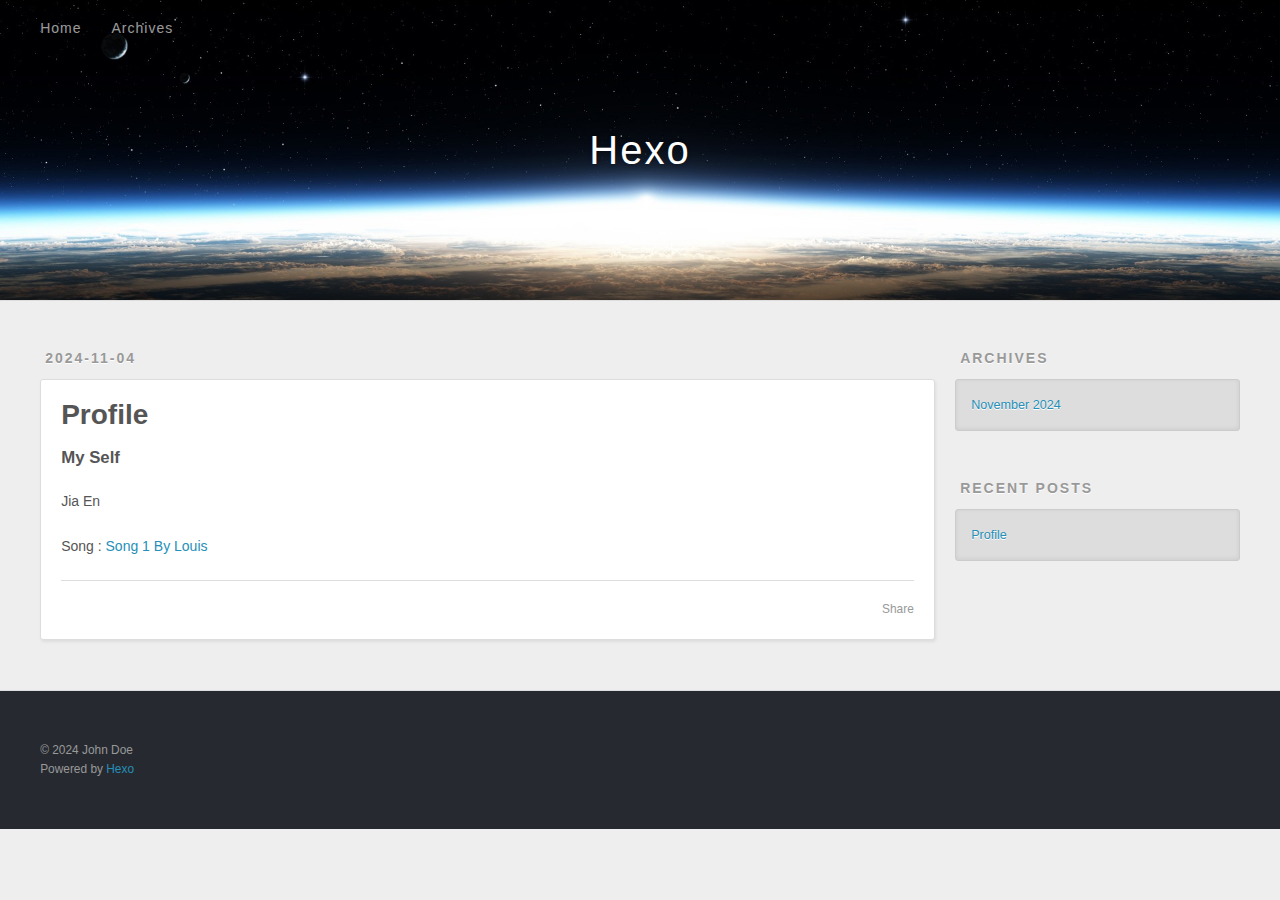
==== index.html @ 7a070e13 "Website" ====
<!DOCTYPE html>
<html>
<head>
  <meta charset="utf-8">
  
  
  <title>Hexo</title>
  <meta name="viewport" content="width=device-width, initial-scale=1, shrink-to-fit=no">
  <meta property="og:type" content="website">
<meta property="og:title" content="Hexo">
<meta property="og:url" content="http://example.com/index.html">
<meta property="og:site_name" content="Hexo">
<meta property="og:locale" content="en_US">
<meta property="article:author" content="John Doe">
<meta name="twitter:card" content="summary">
  
    <link rel="alternate" href="/atom.xml" title="Hexo" type="application/atom+xml">
  
  
    <link rel="shortcut icon" href="/favicon.png">
  
  
  
<link rel="stylesheet" href="/css/style.css">

  
    
<link rel="stylesheet" href="/fancybox/jquery.fancybox.min.css">

  
  
<meta name="generator" content="Hexo 7.3.0"></head>

<body>
  <div id="container">
    <div id="wrap">
      <header id="header">
  <div id="banner"></div>
  <div id="header-outer" class="outer">
    <div id="header-title" class="inner">
      <h1 id="logo-wrap">
        <a href="/" id="logo">Hexo</a>
      </h1>
      
    </div>
    <div id="header-inner" class="inner">
      <nav id="main-nav">
        <a id="main-nav-toggle" class="nav-icon"><span class="fa fa-bars"></span></a>
        
          <a class="main-nav-link" href="/">Home</a>
        
          <a class="main-nav-link" href="/archives">Archives</a>
        
      </nav>
      <nav id="sub-nav">
        
        
          <a class="nav-icon" href="/atom.xml" title="RSS Feed"><span class="fa fa-rss"></span></a>
        
        <a class="nav-icon nav-search-btn" title="Search"><span class="fa fa-search"></span></a>
      </nav>
      <div id="search-form-wrap">
        <form action="//google.com/search" method="get" accept-charset="UTF-8" class="search-form"><input type="search" name="q" class="search-form-input" placeholder="Search"><button type="submit" class="search-form-submit">&#xF002;</button><input type="hidden" name="sitesearch" value="http://example.com"></form>
      </div>
    </div>
  </div>
</header>

      <div class="outer">
        <section id="main">
  
    <article id="post-Profile" class="h-entry article article-type-post" itemprop="blogPost" itemscope itemtype="https://schema.org/BlogPosting">
  <div class="article-meta">
    <a href="/2024/11/04/Profile/" class="article-date">
  <time class="dt-published" datetime="2024-11-03T19:36:53.540Z" itemprop="datePublished">2024-11-04</time>
</a>
    
  </div>
  <div class="article-inner">
    
    
      <header class="article-header">
        
  
    <h1 itemprop="name">
      <a class="p-name article-title" href="/2024/11/04/Profile/">Profile</a>
    </h1>
  

      </header>
    
    <div class="e-content article-entry" itemprop="articleBody">
      
        <h4 id="My-Self"><a href="#My-Self" class="headerlink" title="My Self"></a>My Self</h4><p>Jia En</p>
<p>Song : <a target="_blank" rel="noopener" href="https://www.youtube.com/watch?v=aY30nSWhX9g&list=PL1gSkGaCC7ntxS4v4RjYAKcEM8c56GYWp&index=3">Song 1 By Louis</a></p>

      
    </div>
    <footer class="article-footer">
      <a data-url="http://example.com/2024/11/04/Profile/" data-id="cm322ngs1000004ukb5mncz89" data-title="Profile" class="article-share-link"><span class="fa fa-share">Share</span></a>
      
      
      
    </footer>
  </div>
  
</article>



  


</section>
        
          <aside id="sidebar">
  
    

  
    

  
    
  
    
  <div class="widget-wrap">
    <h3 class="widget-title">Archives</h3>
    <div class="widget">
      <ul class="archive-list"><li class="archive-list-item"><a class="archive-list-link" href="/archives/2024/11/">November 2024</a></li></ul>
    </div>
  </div>


  
    
  <div class="widget-wrap">
    <h3 class="widget-title">Recent Posts</h3>
    <div class="widget">
      <ul>
        
          <li>
            <a href="/2024/11/04/Profile/">Profile</a>
          </li>
        
      </ul>
    </div>
  </div>

  
</aside>
        
      </div>
      <footer id="footer">
  
  <div class="outer">
    <div id="footer-info" class="inner">
      
      &copy; 2024 John Doe<br>
      Powered by <a href="https://hexo.io/" target="_blank">Hexo</a>
    </div>
  </div>
</footer>

    </div>
    <nav id="mobile-nav">
  
    <a href="/" class="mobile-nav-link">Home</a>
  
    <a href="/archives" class="mobile-nav-link">Archives</a>
  
</nav>
    


<script src="/js/jquery-3.6.4.min.js"></script>



  
<script src="/fancybox/jquery.fancybox.min.js"></script>




<script src="/js/script.js"></script>





  </div>
</body>
</html>
---- css/style.css ----
body {
  width: 100%;
}
body:before,
body:after {
  content: "";
  display: table;
}
body:after {
  clear: both;
}
html,
body,
div,
span,
applet,
object,
iframe,
h1,
h2,
h3,
h4,
h5,
h6,
p,
blockquote,
pre,
a,
abbr,
acronym,
address,
big,
cite,
code,
del,
dfn,
em,
img,
ins,
kbd,
q,
s,
samp,
small,
strike,
strong,
sub,
sup,
tt,
var,
dl,
dt,
dd,
ol,
ul,
li,
fieldset,
form,
label,
legend,
table,
caption,
tbody,
tfoot,
thead,
tr,
th,
td {
  margin: 0;
  padding: 0;
  border: 0;
  outline: 0;
  font-weight: inherit;
  font-style: inherit;
  font-family: inherit;
  font-size: 100%;
  vertical-align: baseline;
}
body {
  line-height: 1;
  color: #000;
  background: #fff;
}
ol,
ul {
  list-style: none;
}
table {
  border-collapse: separate;
  border-spacing: 0;
  vertical-align: middle;
}
caption,
th,
td {
  text-align: left;
  font-weight: normal;
  vertical-align: middle;
}
a img {
  border: none;
}
input,
button {
  margin: 0;
  padding: 0;
}
input::-moz-focus-inner,
button::-moz-focus-inner {
  border: 0;
  padding: 0;
}
html,
body,
#container {
  height: 100%;
}
body {
  background: #eee;
  font: 14px -apple-system, BlinkMacSystemFont, "Segoe UI", "Roboto", "Oxygen", "Ubuntu", "Cantarell", "Fira Sans", "Droid Sans", "Helvetica Neue", sans-serif;
  -webkit-text-size-adjust: 100%;
}
.outer {
  max-width: 1220px;
  margin: 0 auto;
  padding: 0 20px;
}
.outer:before,
.outer:after {
  content: "";
  display: table;
}
.outer:after {
  clear: both;
}
.inner {
  display: inline;
  float: left;
  width: 98.33333333333333%;
  margin: 0 0.833333333333333%;
}
.left,
.alignleft {
  float: left;
}
.right,
.alignright {
  float: right;
}
.clear {
  clear: both;
}
#container {
  position: relative;
}
.mobile-nav-on {
  overflow: hidden;
}
#wrap {
  height: 100%;
  width: 100%;
  position: absolute;
  top: 0;
  left: 0;
  -webkit-transition: 0.2s ease-out;
  -moz-transition: 0.2s ease-out;
  -ms-transition: 0.2s ease-out;
  transition: 0.2s ease-out;
  z-index: 1;
  background: #eee;
}
.mobile-nav-on #wrap {
  left: 280px;
}
@media screen and (min-width: 768px) {
  #main {
    display: inline;
    float: left;
    width: 73.33333333333333%;
    margin: 0 0.833333333333333%;
  }
}
.article-date,
.article-category-link,
.archive-year,
.widget-title {
  text-decoration: none;
  text-transform: uppercase;
  letter-spacing: 2px;
  color: #999;
  margin-bottom: 1em;
  margin-left: 5px;
  line-height: 1em;
  text-shadow: 0 1px #fff;
  font-weight: bold;
}
.article-inner,
.archive-article-inner {
  background: #fff;
  -webkit-box-shadow: 1px 2px 3px #ddd;
  box-shadow: 1px 2px 3px #ddd;
  border: 1px solid #ddd;
  border-radius: 3px;
}
.article-entry h1,
.widget h1 {
  font-size: 2em;
}
.article-entry h2,
.widget h2 {
  font-size: 1.5em;
}
.article-entry h3,
.widget h3 {
  font-size: 1.3em;
}
.article-entry h4,
.widget h4 {
  font-size: 1.2em;
}
.article-entry h5,
.widget h5 {
  font-size: 1em;
}
.article-entry h6,
.widget h6 {
  font-size: 1em;
  color: #999;
}
.article-entry hr,
.widget hr {
  border: 1px dashed #ddd;
}
.article-entry strong,
.widget strong {
  font-weight: bold;
}
.article-entry em,
.widget em,
.article-entry cite,
.widget cite {
  font-style: italic;
}
.article-entry sup,
.widget sup,
.article-entry sub,
.widget sub {
  font-size: 0.75em;
  line-height: 0;
  position: relative;
  vertical-align: baseline;
}
.article-entry sup,
.widget sup {
  top: -0.5em;
}
.article-entry sub,
.widget sub {
  bottom: -0.2em;
}
.article-entry small,
.widget small {
  font-size: 0.85em;
}
.article-entry acronym,
.widget acronym,
.article-entry abbr,
.widget abbr {
  border-bottom: 1px dotted;
}
.article-entry ul,
.widget ul,
.article-entry ol,
.widget ol,
.article-entry dl,
.widget dl {
  margin: 0 20px;
  line-height: 1.6em;
}
.article-entry ul ul,
.widget ul ul,
.article-entry ol ul,
.widget ol ul,
.article-entry ul ol,
.widget ul ol,
.article-entry ol ol,
.widget ol ol {
  margin-top: 0;
  margin-bottom: 0;
}
.article-entry ul,
.widget ul {
  list-style: disc;
}
.article-entry ol,
.widget ol {
  list-style: decimal;
}
.article-entry dt,
.widget dt {
  font-weight: bold;
}
#header {
  height: 300px;
  position: relative;
  border-bottom: 1px solid #ddd;
}
#header:before,
#header:after {
  content: "";
  position: absolute;
  left: 0;
  right: 0;
  height: 40px;
}
#header:before {
  top: 0;
  background: -webkit-linear-gradient(rgba(0,0,0,0.2), transparent);
  background: -moz-linear-gradient(rgba(0,0,0,0.2), transparent);
  background: -ms-linear-gradient(rgba(0,0,0,0.2), transparent);
  background: linear-gradient(rgba(0,0,0,0.2), transparent);
}
#header:after {
  bottom: 0;
  background: -webkit-linear-gradient(transparent, rgba(0,0,0,0.2));
  background: -moz-linear-gradient(transparent, rgba(0,0,0,0.2));
  background: -ms-linear-gradient(transparent, rgba(0,0,0,0.2));
  background: linear-gradient(transparent, rgba(0,0,0,0.2));
}
#header-outer {
  height: 100%;
  position: relative;
}
#header-inner {
  position: relative;
  overflow: hidden;
}
#banner {
  position: absolute;
  top: 0;
  left: 0;
  width: 100%;
  height: 100%;
  background: url("images/banner.jpg") center #000;
  background-size: cover;
  z-index: -1;
}
#header-title {
  text-align: center;
  height: 40px;
  position: absolute;
  top: 50%;
  left: 0;
  margin-top: -20px;
}
#logo,
#subtitle {
  text-decoration: none;
  color: #fff;
  font-weight: 300;
  text-shadow: 0 1px 4px rgba(0,0,0,0.3);
}
#logo {
  font-size: 40px;
  line-height: 40px;
  letter-spacing: 2px;
}
#subtitle {
  font-size: 16px;
  line-height: 16px;
  letter-spacing: 1px;
}
#subtitle-wrap {
  margin-top: 16px;
}
#main-nav {
  float: left;
  margin-left: -15px;
}
.nav-icon,
.main-nav-link {
  float: left;
  color: #fff;
  opacity: 0.6;
  text-decoration: none;
  text-shadow: 0 1px rgba(0,0,0,0.2);
  -webkit-transition: opacity 0.2s;
  -moz-transition: opacity 0.2s;
  -ms-transition: opacity 0.2s;
  transition: opacity 0.2s;
  display: block;
  padding: 20px 15px;
}
.nav-icon:hover,
.main-nav-link:hover {
  opacity: 1;
}
.nav-icon {
  text-align: center;
  font-size: 14px;
  width: 14px;
  height: 14px;
  padding: 20px 15px;
  position: relative;
  cursor: pointer;
}
.main-nav-link {
  font-weight: 300;
  letter-spacing: 1px;
}
@media screen and (max-width: 479px) {
  .main-nav-link {
    display: none;
  }
}
#main-nav-toggle {
  display: none;
}
@media screen and (max-width: 479px) {
  #main-nav-toggle {
    display: block;
  }
}
#sub-nav {
  float: right;
  margin-right: -15px;
}
#search-form-wrap {
  position: absolute;
  top: 15px;
  width: 150px;
  height: 30px;
  right: -150px;
  opacity: 0;
  -webkit-transition: 0.2s ease-out;
  -moz-transition: 0.2s ease-out;
  -ms-transition: 0.2s ease-out;
  transition: 0.2s ease-out;
}
#search-form-wrap.on {
  opacity: 1;
  right: 0;
}
@media screen and (max-width: 479px) {
  #search-form-wrap {
    width: 100%;
    right: -100%;
  }
}
.search-form {
  position: absolute;
  top: 0;
  left: 0;
  right: 0;
  background: #fff;
  padding: 5px 15px;
  border-radius: 15px;
  -webkit-box-shadow: 0 0 10px rgba(0,0,0,0.3);
  box-shadow: 0 0 10px rgba(0,0,0,0.3);
}
.search-form-input {
  border: none;
  background: none;
  color: #555;
  width: 100%;
  font: 13px -apple-system, BlinkMacSystemFont, "Segoe UI", "Roboto", "Oxygen", "Ubuntu", "Cantarell", "Fira Sans", "Droid Sans", "Helvetica Neue", sans-serif;
  outline: none;
}
.search-form-input::-webkit-search-results-decoration,
.search-form-input::-webkit-search-cancel-button {
  -webkit-appearance: none;
}
.search-form-submit {
  position: absolute;
  top: 50%;
  right: 10px;
  margin-top: -7px;
  font: 13px ForkAwesome;
  border: none;
  background: none;
  color: #bbb;
  cursor: pointer;
}
.search-form-submit:hover,
.search-form-submit:focus {
  color: #777;
}
.article {
  margin: 50px 0;
}
.article-inner {
  overflow: hidden;
}
.article-meta:before,
.article-meta:after {
  content: "";
  display: table;
}
.article-meta:after {
  clear: both;
}
.article-date {
  float: left;
}
.article-category {
  float: left;
  line-height: 1em;
  color: #ccc;
  text-shadow: 0 1px #fff;
  margin-left: 8px;
}
.article-category:before {
  content: "\2022";
}
.article-category-link {
  margin: 0 12px 1em;
}
.article-header {
  padding: 20px 20px 0;
}
.article-title {
  text-decoration: none;
  font-size: 2em;
  font-weight: bold;
  color: #555;
  line-height: 1.1em;
  -webkit-transition: color 0.2s;
  -moz-transition: color 0.2s;
  -ms-transition: color 0.2s;
  transition: color 0.2s;
}
a.article-title:hover {
  color: #258fb8;
}
.article-entry {
  color: #555;
  padding: 0 20px;
}
.article-entry:before,
.article-entry:after {
  content: "";
  display: table;
}
.article-entry:after {
  clear: both;
}
.article-entry p,
.article-entry table {
  line-height: 1.6em;
  margin: 1.6em 0;
}
.article-entry h1,
.article-entry h2,
.article-entry h3,
.article-entry h4,
.article-entry h5,
.article-entry h6 {
  font-weight: bold;
}
.article-entry h1,
.article-entry h2,
.article-entry h3,
.article-entry h4,
.article-entry h5,
.article-entry h6 {
  line-height: 1.1em;
  margin: 1.1em 0;
}
.article-entry a {
  color: #258fb8;
  text-decoration: none;
}
.article-entry a:hover {
  text-decoration: underline;
}
.article-entry ul,
.article-entry ol,
.article-entry dl {
  margin-top: 1.6em;
  margin-bottom: 1.6em;
}
.article-entry img,
.article-entry video {
  max-width: 100%;
  height: auto;
  display: block;
  margin: auto;
}
.article-entry iframe {
  border: none;
}
.article-entry table {
  width: 100%;
  border-collapse: collapse;
  border-spacing: 0;
}
.article-entry th {
  font-weight: bold;
  border-bottom: 3px solid #ddd;
  padding-bottom: 0.5em;
}
.article-entry td {
  border-bottom: 1px solid #ddd;
  padding: 10px 0;
}
.article-entry blockquote {
  font-family: Georgia, "Times New Roman", serif;
  margin: 1.6em 20px;
  text-align: center;
}
.article-entry blockquote footer {
  font-size: 14px;
  margin: 1.6em 0;
  font-family: -apple-system, BlinkMacSystemFont, "Segoe UI", "Roboto", "Oxygen", "Ubuntu", "Cantarell", "Fira Sans", "Droid Sans", "Helvetica Neue", sans-serif;
}
.article-entry blockquote footer cite:before {
  content: "—";
  padding: 0 0.5em;
}
.article-entry .pullquote {
  text-align: left;
  width: 45%;
  margin: 0;
}
.article-entry .pullquote.left {
  margin-left: 0.5em;
  margin-right: 1em;
}
.article-entry .pullquote.right {
  margin-right: 0.5em;
  margin-left: 1em;
}
.article-entry .caption {
  color: #999;
  display: block;
  font-size: 0.9em;
  margin-top: 0.5em;
  position: relative;
  text-align: center;
}
.article-entry .video-container {
  position: relative;
  padding-top: 56.25%;
  height: 0;
  overflow: hidden;
}
.article-entry .video-container iframe,
.article-entry .video-container object,
.article-entry .video-container embed {
  position: absolute;
  top: 0;
  left: 0;
  width: 100%;
  height: 100%;
  margin-top: 0;
}
.article-more-link a {
  display: inline-block;
  line-height: 1em;
  padding: 6px 15px;
  border-radius: 15px;
  background: #eee;
  color: #999;
  text-shadow: 0 1px #fff;
  text-decoration: none;
}
.article-more-link a:hover {
  background: #258fb8;
  color: #fff;
  text-decoration: none;
  text-shadow: 0 1px #1e7293;
}
.article-footer {
  font-size: 0.85em;
  line-height: 1.6em;
  border-top: 1px solid #ddd;
  padding-top: 1.6em;
  margin: 0 20px 20px;
}
.article-footer:before,
.article-footer:after {
  content: "";
  display: table;
}
.article-footer:after {
  clear: both;
}
.article-footer a {
  color: #999;
  text-decoration: none;
}
.article-footer a:hover {
  color: #555;
}
.article-tag-list-item {
  float: left;
  margin-right: 10px;
}
.article-tag-list-link:before {
  content: "#";
}
.article-comment-link {
  float: right;
}
.article-comment-link:before {
  padding-right: 8px;
}
.article-share-link {
  cursor: pointer;
  float: right;
  margin-left: 20px;
}
.article-share-link:before {
  padding-right: 6px;
}
#article-nav {
  position: relative;
}
#article-nav:before,
#article-nav:after {
  content: "";
  display: table;
}
#article-nav:after {
  clear: both;
}
@media screen and (min-width: 768px) {
  #article-nav {
    margin: 50px 0;
  }
  #article-nav:before {
    width: 8px;
    height: 8px;
    position: absolute;
    top: 50%;
    left: 50%;
    margin-top: -4px;
    margin-left: -4px;
    content: "";
    border-radius: 50%;
    background: #ddd;
    -webkit-box-shadow: 0 1px 2px #fff;
    box-shadow: 0 1px 2px #fff;
  }
}
.article-nav-link-wrap {
  text-decoration: none;
  text-shadow: 0 1px #fff;
  color: #999;
  -webkit-box-sizing: border-box;
  -moz-box-sizing: border-box;
  box-sizing: border-box;
  margin-top: 50px;
  text-align: center;
  display: block;
}
.article-nav-link-wrap:hover {
  color: #555;
}
@media screen and (min-width: 768px) {
  .article-nav-link-wrap {
    width: 50%;
    margin-top: 0;
  }
}
@media screen and (min-width: 768px) {
  #article-nav-newer {
    float: left;
    text-align: right;
    padding-right: 20px;
  }
}
@media screen and (min-width: 768px) {
  #article-nav-older {
    float: right;
    text-align: left;
    padding-left: 20px;
  }
}
.article-nav-caption {
  text-transform: uppercase;
  letter-spacing: 2px;
  color: #ddd;
  line-height: 1em;
  font-weight: bold;
}
#article-nav-newer .article-nav-caption {
  margin-right: -2px;
}
.article-nav-title {
  font-size: 0.85em;
  line-height: 1.6em;
  margin-top: 0.5em;
}
.article-share-box {
  position: absolute;
  display: none;
  background: #fff;
  -webkit-box-shadow: 1px 2px 10px rgba(0,0,0,0.2);
  box-shadow: 1px 2px 10px rgba(0,0,0,0.2);
  border-radius: 3px;
  margin-left: -145px;
  overflow: hidden;
  z-index: 1;
}
.article-share-box.on {
  display: block;
}
.article-share-input {
  width: 100%;
  background: none;
  -webkit-box-sizing: border-box;
  -moz-box-sizing: border-box;
  box-sizing: border-box;
  font: 14px -apple-system, BlinkMacSystemFont, "Segoe UI", "Roboto", "Oxygen", "Ubuntu", "Cantarell", "Fira Sans", "Droid Sans", "Helvetica Neue", sans-serif;
  padding: 0 15px;
  color: #555;
  outline: none;
  border: 1px solid #ddd;
  border-radius: 3px 3px 0 0;
  height: 36px;
  line-height: 36px;
}
.article-share-links {
  background: #eee;
}
.article-share-links:before,
.article-share-links:after {
  content: "";
  display: table;
}
.article-share-links:after {
  clear: both;
}
.article-share-twitter,
.article-share-facebook,
.article-share-pinterest,
.article-share-linkedin {
  width: 50px;
  height: 36px;
  display: block;
  float: left;
  position: relative;
  color: #999;
  text-shadow: 0 1px #fff;
}
.article-share-twitter:before,
.article-share-facebook:before,
.article-share-pinterest:before,
.article-share-linkedin:before {
  font-size: 20px;
  width: 20px;
  height: 20px;
  position: absolute;
  top: 50%;
  left: 50%;
  margin-top: -10px;
  margin-left: -10px;
  text-align: center;
}
.article-share-twitter:hover,
.article-share-facebook:hover,
.article-share-pinterest:hover,
.article-share-linkedin:hover {
  color: #fff;
}
.article-share-twitter:hover {
  background: #00aced;
  text-shadow: 0 1px #008abe;
}
.article-share-facebook:hover {
  background: #3b5998;
  text-shadow: 0 1px #2f477a;
}
.article-share-pinterest:hover {
  background: #cb2027;
  text-shadow: 0 1px #a21a1f;
}
.article-share-linkedin:hover {
  background: #0077b5;
  text-shadow: 0 1px #005f91;
}
.article-gallery {
  background: #000;
  position: relative;
}
.article-gallery-photos {
  position: relative;
  overflow: hidden;
}
.article-gallery-img {
  display: none;
  max-width: 100%;
}
.article-gallery-img:first-child {
  display: block;
}
.article-gallery-img.loaded {
  position: absolute;
  display: block;
}
.article-gallery-img img {
  display: block;
  max-width: 100%;
  margin: 0 auto;
}
#comments {
  background: #fff;
  -webkit-box-shadow: 1px 2px 3px #ddd;
  box-shadow: 1px 2px 3px #ddd;
  padding: 20px;
  border: 1px solid #ddd;
  border-radius: 3px;
  margin: 50px 0;
}
#comments a {
  color: #258fb8;
}
.archives-wrap {
  margin: 50px 0;
}
.archives:before,
.archives:after {
  content: "";
  display: table;
}
.archives:after {
  clear: both;
}
.archive-year-wrap {
  margin-bottom: 1em;
}
.archives {
  -webkit-column-gap: 10px;
  -moz-column-gap: 10px;
  column-gap: 10px;
}
@media screen and (min-width: 480px) and (max-width: 767px) {
  .archives {
    -webkit-column-count: 2;
    -moz-column-count: 2;
    column-count: 2;
  }
}
@media screen and (min-width: 768px) {
  .archives {
    -webkit-column-count: 3;
    -moz-column-count: 3;
    column-count: 3;
  }
}
.archive-article {
  -webkit-column-break-inside: avoid;
  page-break-inside: avoid;
  overflow: hidden;
  break-inside: avoid-column;
}
.archive-article-inner {
  padding: 10px;
  margin-bottom: 15px;
}
.archive-article-title {
  text-decoration: none;
  font-weight: bold;
  color: #555;
  -webkit-transition: color 0.2s;
  -moz-transition: color 0.2s;
  -ms-transition: color 0.2s;
  transition: color 0.2s;
  line-height: 1.6em;
}
.archive-article-title:hover {
  color: #258fb8;
}
.archive-article-footer {
  margin-top: 1em;
}
.archive-article-date {
  color: #999;
  text-decoration: none;
  font-size: 0.85em;
  line-height: 1em;
  margin-bottom: 0.5em;
  display: block;
}
#page-nav {
  margin: 50px auto;
  background: #fff;
  -webkit-box-shadow: 1px 2px 3px #ddd;
  box-shadow: 1px 2px 3px #ddd;
  border: 1px solid #ddd;
  border-radius: 3px;
  text-align: center;
  color: #999;
  overflow: hidden;
}
#page-nav:before,
#page-nav:after {
  content: "";
  display: table;
}
#page-nav:after {
  clear: both;
}
#page-nav a,
#page-nav span {
  padding: 10px 20px;
  line-height: 1;
  height: 2ex;
}
#page-nav a {
  color: #999;
  text-decoration: none;
}
#page-nav a:hover {
  background: #999;
  color: #fff;
}
#page-nav .prev {
  float: left;
}
#page-nav .next {
  float: right;
}
#page-nav .page-number {
  display: inline-block;
}
@media screen and (max-width: 479px) {
  #page-nav .page-number {
    display: none;
  }
}
#page-nav .current {
  color: #555;
  font-weight: bold;
}
#page-nav .space {
  color: #ddd;
}
#footer {
  background: #262a30;
  padding: 50px 0;
  border-top: 1px solid #ddd;
  color: #999;
}
#footer a {
  color: #258fb8;
  text-decoration: none;
}
#footer a:hover {
  text-decoration: underline;
}
#footer-info {
  line-height: 1.6em;
  font-size: 0.85em;
}
.article-entry pre,
.article-entry .highlight {
  background: #2d2d2d;
  margin: 0 -20px;
  padding: 15px 20px;
  border-style: solid;
  border-color: #ddd;
  border-width: 1px 0;
  overflow: auto;
  color: #ccc;
  line-height: 22.400000000000002px;
}
.article-entry .highlight .gutter pre,
.article-entry .gist .gist-file .gist-data .line-numbers {
  color: #666;
  font-size: 0.85em;
}
.article-entry pre,
.article-entry code {
  font-family: "Source Code Pro", Consolas, Monaco, Menlo, Consolas, monospace;
}
.article-entry code {
  background: #eee;
  text-shadow: 0 1px #fff;
  padding: 0 0.3em;
}
.article-entry pre code {
  background: none;
  text-shadow: none;
  padding: 0;
}
.article-entry .highlight pre {
  border: none;
  margin: 0;
  padding: 0;
}
.article-entry .highlight table {
  margin: 0;
  width: auto;
}
.article-entry .highlight td {
  border: none;
  padding: 0;
}
.article-entry .highlight figcaption {
  font-size: 0.85em;
  color: #999;
  line-height: 1em;
  margin-bottom: 1em;
}
.article-entry .highlight figcaption:before,
.article-entry .highlight figcaption:after {
  content: "";
  display: table;
}
.article-entry .highlight figcaption:after {
  clear: both;
}
.article-entry .highlight figcaption a {
  float: right;
}
.article-entry .highlight .gutter {
  -moz-user-select: none;
  -ms-user-select: none;
  -webkit-user-select: none;
  -webkit-user-select: none;
  -moz-user-select: none;
  -ms-user-select: none;
  user-select: none;
}
.article-entry .highlight .gutter pre {
  text-align: right;
  padding-right: 20px;
}
.article-entry .highlight .line {
  height: 22.400000000000002px;
}
.article-entry .highlight .line.marked {
  background: #515151;
}
.article-entry .gist {
  margin: 0 -20px;
  border-style: solid;
  border-color: #ddd;
  border-width: 1px 0;
  background: #2d2d2d;
  padding: 15px 20px 15px 0;
}
.article-entry .gist .gist-file {
  border: none;
  font-family: "Source Code Pro", Consolas, Monaco, Menlo, Consolas, monospace;
  margin: 0;
}
.article-entry .gist .gist-file .gist-data {
  background: none;
  border: none;
}
.article-entry .gist .gist-file .gist-data .line-numbers {
  background: none;
  border: none;
  padding: 0 20px 0 0;
}
.article-entry .gist .gist-file .gist-data .line-data {
  padding: 0 !important;
}
.article-entry .gist .gist-file .highlight {
  margin: 0;
  padding: 0;
  border: none;
}
.article-entry .gist .gist-file .gist-meta {
  background: #2d2d2d;
  color: #999;
  font: 0.85em -apple-system, BlinkMacSystemFont, "Segoe UI", "Roboto", "Oxygen", "Ubuntu", "Cantarell", "Fira Sans", "Droid Sans", "Helvetica Neue", sans-serif;
  text-shadow: 0 0;
  padding: 0;
  margin-top: 1em;
  margin-left: 20px;
}
.article-entry .gist .gist-file .gist-meta a {
  color: #258fb8;
  font-weight: normal;
}
.article-entry .gist .gist-file .gist-meta a:hover {
  text-decoration: underline;
}
pre .comment,
pre .title {
  color: #999;
}
pre .variable,
pre .attribute,
pre .tag,
pre .regexp,
pre .ruby .constant,
pre .xml .tag .title,
pre .xml .pi,
pre .xml .doctype,
pre .html .doctype,
pre .css .id,
pre .css .class,
pre .css .pseudo {
  color: #f2777a;
}
pre .number,
pre .preprocessor,
pre .built_in,
pre .literal,
pre .params,
pre .constant {
  color: #f99157;
}
pre .class,
pre .ruby .class .title,
pre .css .rules .attribute {
  color: #9c9;
}
pre .string,
pre .value,
pre .inheritance,
pre .header,
pre .ruby .symbol,
pre .xml .cdata {
  color: #9c9;
}
pre .css .hexcolor {
  color: #6cc;
}
pre .function,
pre .python .decorator,
pre .python .title,
pre .ruby .function .title,
pre .ruby .title .keyword,
pre .perl .sub,
pre .javascript .title,
pre .coffeescript .title {
  color: #69c;
}
pre .keyword,
pre .javascript .function {
  color: #c9c;
}
@media screen and (max-width: 479px) {
  #mobile-nav {
    position: absolute;
    top: 0;
    left: 0;
    width: 280px;
    height: 100%;
    background: #191919;
    border-right: 1px solid #fff;
  }
}
@media screen and (max-width: 479px) {
  .mobile-nav-link {
    display: block;
    color: #999;
    text-decoration: none;
    padding: 15px 20px;
    font-weight: bold;
  }
  .mobile-nav-link:hover {
    color: #fff;
  }
}
@media screen and (min-width: 768px) {
  #sidebar {
    display: inline;
    float: left;
    width: 23.333333333333332%;
    margin: 0 0.833333333333333%;
  }
}
.widget-wrap {
  margin: 50px 0;
}
.widget {
  color: #777;
  text-shadow: 0 1px #fff;
  background: #ddd;
  -webkit-box-shadow: 0 -1px 4px #ccc inset;
  box-shadow: 0 -1px 4px #ccc inset;
  border: 1px solid #ccc;
  padding: 15px;
  border-radius: 3px;
}
.widget a {
  color: #258fb8;
  text-decoration: none;
}
.widget a:hover {
  text-decoration: underline;
}
.widget ul ul,
.widget ol ul,
.widget dl ul,
.widget ul ol,
.widget ol ol,
.widget dl ol,
.widget ul dl,
.widget ol dl,
.widget dl dl {
  margin-left: 15px;
  list-style: disc;
}
.widget {
  line-height: 1.6em;
  word-wrap: break-word;
  font-size: 0.9em;
}
.widget ul,
.widget ol {
  list-style: none;
  margin: 0;
}
.widget ul ul,
.widget ol ul,
.widget ul ol,
.widget ol ol {
  margin: 0 20px;
}
.widget ul ul,
.widget ol ul {
  list-style: disc;
}
.widget ul ol,
.widget ol ol {
  list-style: decimal;
}
.category-list-count,
.tag-list-count,
.archive-list-count {
  padding-left: 5px;
  color: #999;
  font-size: 0.85em;
}
.category-list-count:before,
.tag-list-count:before,
.archive-list-count:before {
  content: "(";
}
.category-list-count:after,
.tag-list-count:after,
.archive-list-count:after {
  content: ")";
}
.tagcloud a {
  margin-right: 5px;
  display: inline-block;
}
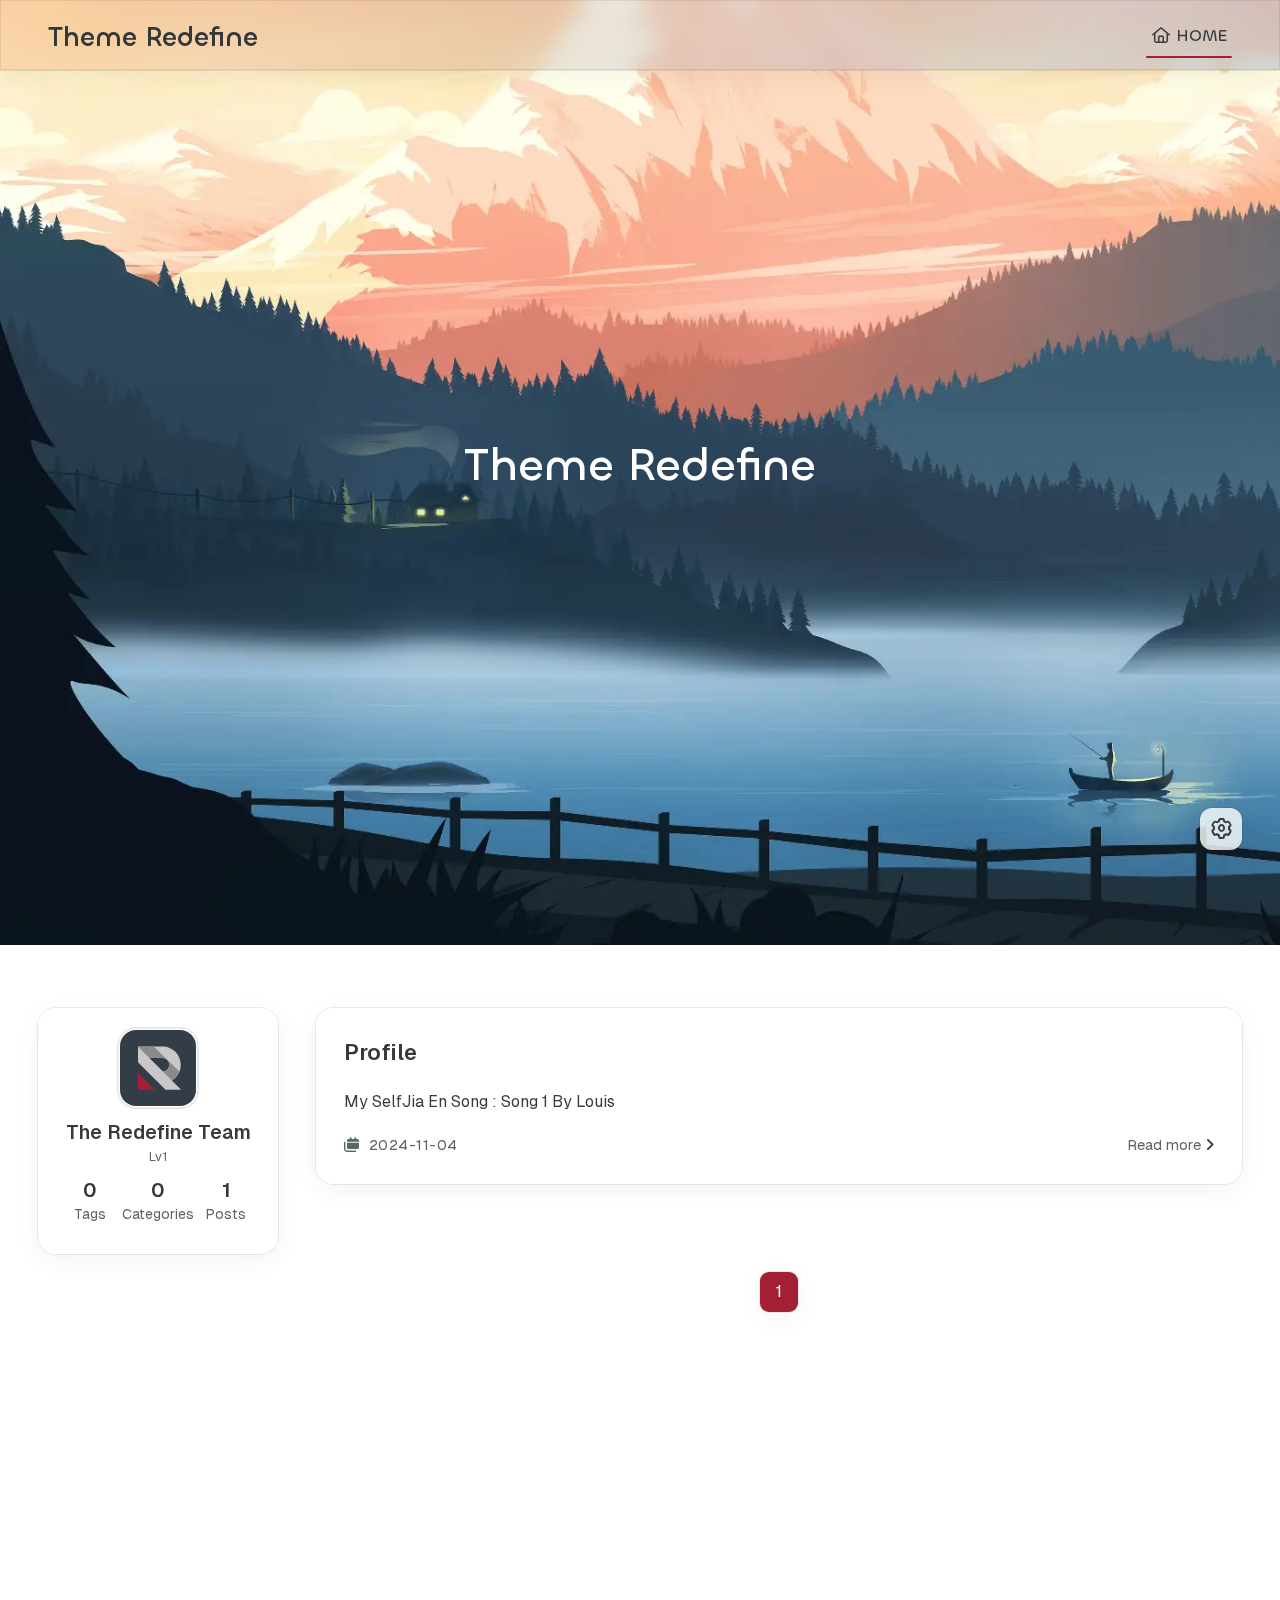
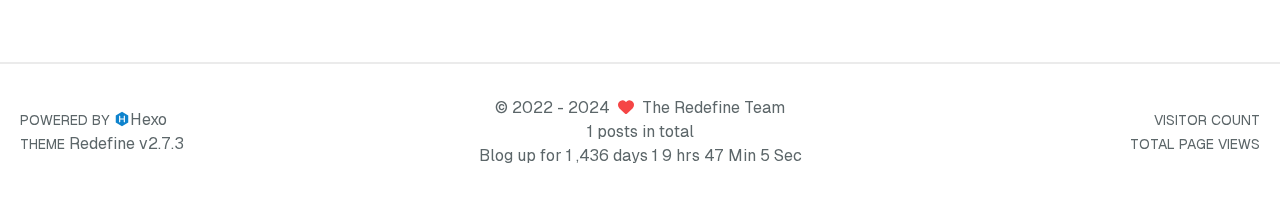
==== commit 637f2ec6: "Theme" ====
--- a/index.html
+++ b/index.html
@@ -1,194 +1,630 @@
 <!DOCTYPE html>
-<html>
+<html lang="en">
 <head>
-  <meta charset="utf-8">
-  
-  
-  <title>Hexo</title>
-  <meta name="viewport" content="width=device-width, initial-scale=1, shrink-to-fit=no">
-  <meta property="og:type" content="website">
+    <meta charset="utf-8">
+    <meta name="viewport" content="width=device-width, initial-scale=1">
+    <meta name="keywords" content="Hexo Theme Redefine">
+    
+    <meta name="author" content="The Redefine Team">
+    <!-- preconnect -->
+    <link rel="preconnect" href="https://fonts.googleapis.com">
+    <link rel="preconnect" href="https://fonts.gstatic.com" crossorigin>
+
+    
+    <!--- Seo Part-->
+    
+    <link rel="canonical" href="http://example.com/"/>
+    <meta name="robots" content="index,follow">
+    <meta name="googlebot" content="index,follow">
+    <meta name="revisit-after" content="1 days">
+    
+        <meta property="og:type" content="website">
 <meta property="og:title" content="Hexo">
 <meta property="og:url" content="http://example.com/index.html">
 <meta property="og:site_name" content="Hexo">
 <meta property="og:locale" content="en_US">
 <meta property="article:author" content="John Doe">
 <meta name="twitter:card" content="summary">
+    
+    
+    <!--- Icon Part-->
+    <link rel="icon" type="image/png" href="/images/redefine-favicon.svg" sizes="192x192">
+    <link rel="apple-touch-icon" sizes="180x180" href="/images/redefine-favicon.svg">
+    <meta name="theme-color" content="#A31F34">
+    <link rel="shortcut icon" href="/images/redefine-favicon.svg">
+    <!--- Page Info-->
+    
+    <title>
+        
+            Theme Redefine - Redefine Your Hexo Journey.
+        
+    </title>
+
+    
+<link rel="stylesheet" href="/fonts/Chillax/chillax.css">
+
+
+    <!--- Inject Part-->
+    
+
+    
+<link rel="stylesheet" href="/css/style.css">
+
+
+    
+        
+<link rel="stylesheet" href="/assets/build/styles.css">
+
+    
+
+    
+<link rel="stylesheet" href="/fonts/GeistMono/geist-mono.css">
+
+    
+<link rel="stylesheet" href="/fonts/Geist/geist.css">
+
+    <!--- Font Part-->
+    
+    
+    
+    
+    
+    
+
+    <script id="hexo-configurations">
+    window.config = {"hostname":"example.com","root":"/","language":"en"};
+    window.theme = {"articles":{"style":{"font_size":"16px","line_height":1.5,"image_border_radius":"14px","image_alignment":"center","image_caption":false,"link_icon":true,"title_alignment":"left","headings_top_spacing":{"h1":"3.2rem","h2":"2.4rem","h3":"1.9rem","h4":"1.6rem","h5":"1.4rem","h6":"1.3rem"}},"word_count":{"enable":true,"count":true,"min2read":true},"author_label":{"enable":true,"auto":false,"list":[]},"code_block":{"copy":true,"style":"mac","highlight_theme":{"light":"github","dark":"vs2015"},"font":{"enable":false,"family":null,"url":null}},"toc":{"enable":true,"max_depth":3,"number":false,"expand":true,"init_open":true},"copyright":{"enable":true,"default":"cc_by_nc_sa"},"lazyload":true,"recommendation":{"enable":false,"title":"推荐阅读","limit":3,"mobile_limit":2,"placeholder":"/images/wallhaven-wqery6-light.webp","skip_dirs":[]}},"colors":{"primary":"#A31F34","secondary":null,"default_mode":"light"},"global":{"fonts":{"chinese":{"enable":false,"family":null,"url":null},"english":{"enable":false,"family":null,"url":null},"title":{"enable":false,"family":null,"url":null}},"content_max_width":"1000px","sidebar_width":"210px","hover":{"shadow":true,"scale":false},"scroll_progress":{"bar":false,"percentage":true},"website_counter":{"url":"https://cn.vercount.one/js","enable":true,"site_pv":true,"site_uv":true,"post_pv":true},"single_page":true,"preloader":{"enable":false,"custom_message":null},"open_graph":true,"google_analytics":{"enable":false,"id":null}},"home_banner":{"enable":true,"style":"fixed","image":{"light":"/images/wallhaven-wqery6-light.webp","dark":"/images/wallhaven-wqery6-dark.webp"},"title":"Theme Redefine","subtitle":{"text":[],"hitokoto":{"enable":false,"show_author":false,"api":"https://v1.hitokoto.cn"},"typing_speed":100,"backing_speed":80,"starting_delay":500,"backing_delay":1500,"loop":true,"smart_backspace":true},"text_color":{"light":"#fff","dark":"#d1d1b6"},"text_style":{"title_size":"2.8rem","subtitle_size":"1.5rem","line_height":1.2},"custom_font":{"enable":false,"family":null,"url":null},"social_links":{"enable":false,"style":"default","links":{"github":null,"instagram":null,"zhihu":null,"twitter":null,"email":null},"qrs":{"weixin":null}}},"plugins":{"feed":{"enable":false},"aplayer":{"enable":false,"type":"fixed","audios":[{"name":null,"artist":null,"url":null,"cover":null,"lrc":null}]},"mermaid":{"enable":false,"version":"9.3.0"}},"version":"2.7.3","navbar":{"auto_hide":false,"color":{"left":"#f78736","right":"#367df7","transparency":35},"width":{"home":"1200px","pages":"1000px"},"links":{"Home":{"path":"/","icon":"fa-regular fa-house"}},"search":{"enable":false,"preload":true}},"page_templates":{"friends_column":2,"tags_style":"blur"},"home":{"sidebar":{"enable":true,"position":"left","first_item":"menu","announcement":null,"show_on_mobile":true,"links":null},"article_date_format":"auto","excerpt_length":200,"categories":{"enable":true,"limit":3},"tags":{"enable":true,"limit":3}},"footerStart":"2022/8/17 11:45:14"};
+    window.lang_ago = {"second":"%s seconds ago","minute":"%s minutes ago","hour":"%s hours ago","day":"%s days ago","week":"%s weeks ago","month":"%s months ago","year":"%s years ago"};
+    window.data = {"masonry":false};
+  </script>
+    
+    <!--- Fontawesome Part-->
+    
+<link rel="stylesheet" href="/fontawesome/fontawesome.min.css">
+
+    
+<link rel="stylesheet" href="/fontawesome/brands.min.css">
+
+    
+<link rel="stylesheet" href="/fontawesome/solid.min.css">
+
+    
+<link rel="stylesheet" href="/fontawesome/regular.min.css">
+
+    
+    
+    
+    
+<meta name="generator" content="Hexo 7.3.0"></head>
+
+
+<body>
+<div class="progress-bar-container">
+    
+
+    
+        <span class="pjax-progress-bar"></span>
+<!--        <span class="swup-progress-icon">-->
+<!--            <i class="fa-solid fa-circle-notch fa-spin"></i>-->
+<!--        </span>-->
+    
+</div>
+
+
+
+<main class="page-container" id="swup">
+
+    
+        
+    <style>
+        .home-banner-container {
+            background: none !important;
+        }
+        .home-article-item,
+        .sidebar-links,
+        .sidebar-content,
+        a.page-number,
+        a.extend,
+        .sidebar-links .links:hover,
+        .right-bottom-tools,
+        footer.footer {
+            background-color: var(--background-color-transparent-80) !important;
+        }
+        .right-bottom-tools:hover,
+        a.page-number:hover,
+        a.extend:hover {
+            background-color: var(--primary-color) !important;
+        }
+        .site-info,
+        .home-article-sticky-label {
+            background-color: var(--background-color-transparent-15) !important;
+        }
+        .home-article-sticky-label {
+            backdrop-filter: none !important;
+        }
+    </style>
+    <div class="home-banner-background transition-fade fixed top-0 left-0 w-screen h-screen scale-125 sm:scale-110 box-border will-change-transform bg-cover">
+        <img src="/images/wallhaven-wqery6-light.webp" alt="home-banner-background" class="w-full h-full object-cover dark:hidden">
+        <img src="/images/wallhaven-wqery6-dark.webp" alt="home-banner-background" class="w-full h-full object-cover hidden dark:block">
+    </div>
+
+
+<div class="home-banner-container flex justify-center items-center transition-fade relative">
+    
+    <div class="content mt-8 flex flex-col justify-center items-center">
+        <div class="description flex flex-col justify-center items-center w-screen font-medium text-center"
+        
+        >
+            Theme Redefine
+            
+            
+                <p><i id="subtitle"></i></p>
+            
+        </div>
+        
+    </div>
+    <script>
+        const scrollToMain = ()=> {
+            console.log('scroll');
+            const target = document.querySelector('.main-content-container');
+            target.scrollIntoView({ behavior: 'smooth'});
+        }
+    </script>
+</div>
+    
+
+    <div class="main-content-container flex flex-col justify-between min-h-dvh">
+
+
+        <div class="main-content-header">
+            <header class="navbar-container px-6 md:px-12">
+    <div class="navbar-content transition-navbar has-home-banner">
+        <div class="left">
+            
+            <a class="logo-title" href="/">
+                <h1>
+                Theme Redefine
+                </h1>
+            </a>
+        </div>
+
+        <div class="right">
+            <!-- PC -->
+            <div class="desktop">
+                <ul class="navbar-list">
+                    
+                        
+                            
+
+                            <li class="navbar-item">
+                                <!-- Menu -->
+                                <a class="active"
+                                   href="/"
+                                        >
+                                    <i class="fa-regular fa-house fa-fw"></i>
+                                    HOME
+                                    
+                                </a>
+
+                                <!-- Submenu -->
+                                
+                            </li>
+                    
+                    
+                </ul>
+            </div>
+            <!-- Mobile -->
+            <div class="mobile">
+                
+                <div class="icon-item navbar-bar">
+                    <div class="navbar-bar-middle"></div>
+                </div>
+            </div>
+        </div>
+    </div>
+
+    <!-- Mobile sheet -->
+    <div class="navbar-drawer h-dvh w-full absolute top-0 left-0 bg-background-color flex flex-col justify-between">
+        <ul class="drawer-navbar-list flex flex-col px-4 justify-center items-start">
+            
+                
+                    
+
+                    <li class="drawer-navbar-item text-base my-1.5 flex flex-col w-full">
+                        
+                        <a class="py-1.5 px-2 flex flex-row items-center justify-between gap-1 hover:!text-primary active:!text-primary text-2xl font-semibold group border-b border-border-color hover:border-primary w-full active"
+                           href="/"
+                        >
+                            <span>
+                                HOME
+                            </span>
+                            
+                                <i class="fa-regular fa-house fa-sm fa-fw"></i>
+                            
+                        </a>
+                        
+
+                        
+                    </li>
+            
+
+            
+            
+        </ul>
+
+        <div class="statistics flex justify-around my-2.5">
+    <a class="item tag-count-item flex flex-col justify-center items-center w-20" href="/tags">
+        <div class="number text-2xl sm:text-xl text-second-text-color font-semibold">0</div>
+        <div class="label text-third-text-color text-sm">Tags</div>
+    </a>
+    <a class="item tag-count-item flex flex-col justify-center items-center w-20" href="/categories">
+        <div class="number text-2xl sm:text-xl text-second-text-color font-semibold">0</div>
+        <div class="label text-third-text-color text-sm">Categories</div>
+    </a>
+    <a class="item tag-count-item flex flex-col justify-center items-center w-20" href="/archives">
+        <div class="number text-2xl sm:text-xl text-second-text-color font-semibold">1</div>
+        <div class="label text-third-text-color text-sm">Posts</div>
+    </a>
+</div>
+    </div>
+
+    <div class="window-mask"></div>
+
+</header>
+
+
+        </div>
+
+        <div class="main-content-body">
+
+            
+                <div class="home-sidebar-container">
+    <div class="sticky-container sticky">
+        
+        
+            
+            <div class="sidebar-content" >
+                <div class="avatar flex justify-center">
+    <img src="/images/redefine-avatar.svg">
+</div>
+                <div class="author flex flex-col justify-center my-2.5 mx-0">
+    <div class="name">The Redefine Team</div>
+    
+        <div class="label">Lv1</div>
+    
+</div>
+                <div class="statistics flex justify-around my-2.5">
+    <a class="item tag-count-item flex flex-col justify-center items-center w-20" href="/tags">
+        <div class="number text-2xl sm:text-xl text-second-text-color font-semibold">0</div>
+        <div class="label text-third-text-color text-sm">Tags</div>
+    </a>
+    <a class="item tag-count-item flex flex-col justify-center items-center w-20" href="/categories">
+        <div class="number text-2xl sm:text-xl text-second-text-color font-semibold">0</div>
+        <div class="label text-third-text-color text-sm">Categories</div>
+    </a>
+    <a class="item tag-count-item flex flex-col justify-center items-center w-20" href="/archives">
+        <div class="number text-2xl sm:text-xl text-second-text-color font-semibold">1</div>
+        <div class="label text-third-text-color text-sm">Posts</div>
+    </a>
+</div>
+            </div>
+        
+
+    </div>
+</div>
+
+            
+
+            <div class="main-content">
+
+                
+                    <div class="home-content-container">
+    <ul class="home-article-list">
+        
+            <li class="home-article-item">
+
+                
+
+                
+
+                
+                <div class="flex flex-col gap-5 px-7 pb-7 pt-7">
+                    <h3 class="home-article-title">
+                        <a href="/2024/11/04/Profile/">
+                            Profile
+                        </a>
+                    </h3>
+
+                    <div class="home-article-content markdown-body">
+                        
+                            
+                            My SelfJia En
+Song : Song 1 By Louis
+
+                        
+                    </div>
+
+                    <div class="home-article-meta-info-container">
+    <div class="home-article-meta-info">
+        <span><i class="fa-solid fa-calendars"></i>&nbsp;
+            <span class="home-article-date" data-date="Mon Nov 04 2024 03:36:53 GMT+0800">
+                
+                    2024-11-04
+                
+            </span>
+        </span>
+        
+        
+    </div>
+
+    <a href="/2024/11/04/Profile/">Read more<span class="seo-reader-text">Profile</span>&nbsp;<i class="fa-solid fa-angle-right"></i></a>
+</div>
+
+                </div>
+            </li>
+        
+    </ul>
+
+    <div class="home-paginator px-7 py-5">
+        <div class="paginator">
+    <span class="page-number current">1</span>
+</div>
+
+    </div>
+</div>
+
+                    <div class="comment-container pjax"></div>
+                
+
+            </div>
+
+            
+
+        </div>
+
+        <div class="main-content-footer">
+            <footer class="footer mt-5 py-5 h-auto text-base text-third-text-color relative border-t-2 border-t-border-color">
+    <div class="info-container py-3 text-center">
+        
+        <div class="text-center">
+            &copy;
+            
+              <span>2022</span>
+              -
+            
+            2024&nbsp;&nbsp;<i class="fa-solid fa-heart fa-beat" style="--fa-animation-duration: 0.5s; color: #f54545"></i>&nbsp;&nbsp;<a href="/">The Redefine Team</a>
+            
+                
+                <p class="post-count space-x-0.5">
+                    <span>
+                        1 posts in total
+                    </span>
+                    
+                </p>
+            
+        </div>
+        
+            <script data-swup-reload-script src="https://cn.vercount.one/js"></script>
+            <div class="relative text-center lg:absolute lg:right-[20px] lg:top-1/2 lg:-translate-y-1/2 lg:text-right">
+                
+                    <span id="busuanzi_container_site_uv" class="lg:!block">
+                        <span class="text-sm">VISITOR COUNT</span>
+                        <span id="busuanzi_value_site_uv"></span>
+                    </span>
+                
+                
+                    <span id="busuanzi_container_site_pv" class="lg:!block">
+                        <span class="text-sm">TOTAL PAGE VIEWS</span>
+                        <span id="busuanzi_value_site_pv"></span>
+                    </span>
+                
+            </div>
+        
+        <div class="relative text-center lg:absolute lg:left-[20px] lg:top-1/2 lg:-translate-y-1/2 lg:text-left">
+            <span class="lg:block text-sm">POWERED BY <?xml version="1.0" encoding="utf-8"?><!DOCTYPE svg PUBLIC "-//W3C//DTD SVG 1.1//EN" "http://www.w3.org/Graphics/SVG/1.1/DTD/svg11.dtd"><svg class="relative top-[2px] inline-block align-baseline" version="1.1" id="圖層_1" xmlns="http://www.w3.org/2000/svg" xmlns:xlink="http://www.w3.org/1999/xlink" x="0px" y="0px" width="1rem" height="1rem" viewBox="0 0 512 512" enable-background="new 0 0 512 512" xml:space="preserve"><path fill="#0E83CD" d="M256.4,25.8l-200,115.5L56,371.5l199.6,114.7l200-115.5l0.4-230.2L256.4,25.8z M349,354.6l-18.4,10.7l-18.6-11V275H200v79.6l-18.4,10.7l-18.6-11v-197l18.5-10.6l18.5,10.8V237h112v-79.6l18.5-10.6l18.5,10.8V354.6z"/></svg><a target="_blank" class="text-base" href="https://hexo.io">Hexo</a></span>
+            <span class="text-sm lg:block">THEME&nbsp;<a class="text-base" target="_blank" href="https://github.com/EvanNotFound/hexo-theme-redefine">Redefine v2.7.3</a></span>
+        </div>
+        
+        
+            <div>
+                Blog up for <span class="odometer" id="runtime_days" ></span> days <span class="odometer" id="runtime_hours"></span> hrs <span class="odometer" id="runtime_minutes"></span> Min <span class="odometer" id="runtime_seconds"></span> Sec
+            </div>
+        
+        
+            <script data-swup-reload-script>
+                try {
+                    function odometer_init() {
+                    const elements = document.querySelectorAll('.odometer');
+                    elements.forEach(el => {
+                        new Odometer({
+                            el,
+                            format: '( ddd).dd',
+                            duration: 200
+                        });
+                    });
+                    }
+                    odometer_init();
+                } catch (error) {}
+            </script>
+        
+        
+        
+    </div>  
+</footer>
+        </div>
+    </div>
+
+    
+
+    <div class="right-side-tools-container">
+        <div class="side-tools-container">
+    <ul class="hidden-tools-list">
+        <li class="right-bottom-tools tool-font-adjust-plus flex justify-center items-center">
+            <i class="fa-regular fa-magnifying-glass-plus"></i>
+        </li>
+
+        <li class="right-bottom-tools tool-font-adjust-minus flex justify-center items-center">
+            <i class="fa-regular fa-magnifying-glass-minus"></i>
+        </li>
+
+        <li class="right-bottom-tools tool-dark-light-toggle flex justify-center items-center">
+            <i class="fa-regular fa-moon"></i>
+        </li>
+
+        <!-- rss -->
+        
+
+        
+
+        <li class="right-bottom-tools tool-scroll-to-bottom flex justify-center items-center">
+            <i class="fa-regular fa-arrow-down"></i>
+        </li>
+    </ul>
+
+    <ul class="visible-tools-list">
+        <li class="right-bottom-tools toggle-tools-list flex justify-center items-center">
+            <i class="fa-regular fa-cog fa-spin"></i>
+        </li>
+        
+            <li class="right-bottom-tools tool-scroll-to-top flex justify-center items-center">
+                <i class="arrow-up fas fa-arrow-up"></i>
+                <span class="percent"></span>
+            </li>
+        
+        
+    </ul>
+</div>
+
+    </div>
+
+    <div class="image-viewer-container">
+    <img src="">
+</div>
+
+
+    
+
+</main>
+
+
+    
+<script src="/js/libs/Swup.min.js"></script>
+
+<script src="/js/libs/SwupSlideTheme.min.js"></script>
+
+<script src="/js/libs/SwupScriptsPlugin.min.js"></script>
+
+<script src="/js/libs/SwupProgressPlugin.min.js"></script>
+
+<script src="/js/libs/SwupScrollPlugin.min.js"></script>
+
+<script src="/js/libs/SwupPreloadPlugin.min.js"></script>
+
+<script>
+    const swup = new Swup({
+        plugins: [
+            new SwupScriptsPlugin({
+                optin: true,
+            }),
+            new SwupProgressPlugin(),
+            new SwupScrollPlugin({
+                offset: 80,
+            }),
+            new SwupSlideTheme({
+                mainElement: ".main-content-body",
+            }),
+            new SwupPreloadPlugin(),
+        ],
+        containers: ["#swup"],
+    });
+</script>
+
+
+
+
+
+
+
+
+<script src="/js/tools/imageViewer.js" type="module"></script>
+
+<script src="/js/utils.js" type="module"></script>
+
+<script src="/js/main.js" type="module"></script>
+
+<script src="/js/layouts/navbarShrink.js" type="module"></script>
+
+<script src="/js/tools/scrollTopBottom.js" type="module"></script>
+
+<script src="/js/tools/lightDarkSwitch.js" type="module"></script>
+
+<script src="/js/layouts/categoryList.js" type="module"></script>
+
+
+
+
+
+    
+<script src="/js/tools/codeBlock.js" type="module"></script>
+
+
+
+
+    
+<script src="/js/layouts/lazyload.js" type="module"></script>
+
+
+
+
+    
+<script src="/js/tools/runtime.js"></script>
+
+    
+<script src="/js/libs/odometer.min.js"></script>
+
+    
+<link rel="stylesheet" href="/assets/odometer-theme-minimal.css">
+
+
+
+
   
-    <link rel="alternate" href="/atom.xml" title="Hexo" type="application/atom+xml">
+<script src="/js/libs/Typed.min.js"></script>
+
   
-  
-    <link rel="shortcut icon" href="/favicon.png">
-  
-  
-  
-<link rel="stylesheet" href="/css/style.css">
-
-  
-    
-<link rel="stylesheet" href="/fancybox/jquery.fancybox.min.css">
-
-  
-  
-<meta name="generator" content="Hexo 7.3.0"></head>
-
-<body>
-  <div id="container">
-    <div id="wrap">
-      <header id="header">
-  <div id="banner"></div>
-  <div id="header-outer" class="outer">
-    <div id="header-title" class="inner">
-      <h1 id="logo-wrap">
-        <a href="/" id="logo">Hexo</a>
-      </h1>
-      
-    </div>
-    <div id="header-inner" class="inner">
-      <nav id="main-nav">
-        <a id="main-nav-toggle" class="nav-icon"><span class="fa fa-bars"></span></a>
-        
-          <a class="main-nav-link" href="/">Home</a>
-        
-          <a class="main-nav-link" href="/archives">Archives</a>
-        
-      </nav>
-      <nav id="sub-nav">
-        
-        
-          <a class="nav-icon" href="/atom.xml" title="RSS Feed"><span class="fa fa-rss"></span></a>
-        
-        <a class="nav-icon nav-search-btn" title="Search"><span class="fa fa-search"></span></a>
-      </nav>
-      <div id="search-form-wrap">
-        <form action="//google.com/search" method="get" accept-charset="UTF-8" class="search-form"><input type="search" name="q" class="search-form-input" placeholder="Search"><button type="submit" class="search-form-submit">&#xF002;</button><input type="hidden" name="sitesearch" value="http://example.com"></form>
-      </div>
-    </div>
-  </div>
-</header>
-
-      <div class="outer">
-        <section id="main">
-  
-    <article id="post-Profile" class="h-entry article article-type-post" itemprop="blogPost" itemscope itemtype="https://schema.org/BlogPosting">
-  <div class="article-meta">
-    <a href="/2024/11/04/Profile/" class="article-date">
-  <time class="dt-published" datetime="2024-11-03T19:36:53.540Z" itemprop="datePublished">2024-11-04</time>
-</a>
-    
-  </div>
-  <div class="article-inner">
-    
-    
-      <header class="article-header">
-        
-  
-    <h1 itemprop="name">
-      <a class="p-name article-title" href="/2024/11/04/Profile/">Profile</a>
-    </h1>
-  
-
-      </header>
-    
-    <div class="e-content article-entry" itemprop="articleBody">
-      
-        <h4 id="My-Self"><a href="#My-Self" class="headerlink" title="My Self"></a>My Self</h4><p>Jia En</p>
-<p>Song : <a target="_blank" rel="noopener" href="https://www.youtube.com/watch?v=aY30nSWhX9g&list=PL1gSkGaCC7ntxS4v4RjYAKcEM8c56GYWp&index=3">Song 1 By Louis</a></p>
-
-      
-    </div>
-    <footer class="article-footer">
-      <a data-url="http://example.com/2024/11/04/Profile/" data-id="cm322ngs1000004ukb5mncz89" data-title="Profile" class="article-share-link"><span class="fa fa-share">Share</span></a>
-      
-      
-      
-    </footer>
-  </div>
-  
-</article>
-
-
-
-  
-
-
-</section>
-        
-          <aside id="sidebar">
-  
-    
-
-  
-    
-
-  
-    
-  
-    
-  <div class="widget-wrap">
-    <h3 class="widget-title">Archives</h3>
-    <div class="widget">
-      <ul class="archive-list"><li class="archive-list-item"><a class="archive-list-link" href="/archives/2024/11/">November 2024</a></li></ul>
-    </div>
-  </div>
-
-
-  
-    
-  <div class="widget-wrap">
-    <h3 class="widget-title">Recent Posts</h3>
-    <div class="widget">
-      <ul>
-        
-          <li>
-            <a href="/2024/11/04/Profile/">Profile</a>
-          </li>
-        
-      </ul>
-    </div>
-  </div>
-
-  
-</aside>
-        
-      </div>
-      <footer id="footer">
-  
-  <div class="outer">
-    <div id="footer-info" class="inner">
-      
-      &copy; 2024 John Doe<br>
-      Powered by <a href="https://hexo.io/" target="_blank">Hexo</a>
-    </div>
-  </div>
-</footer>
-
-    </div>
-    <nav id="mobile-nav">
-  
-    <a href="/" class="mobile-nav-link">Home</a>
-  
-    <a href="/archives" class="mobile-nav-link">Archives</a>
-  
-</nav>
-    
-
-
-<script src="/js/jquery-3.6.4.min.js"></script>
-
-
-
-  
-<script src="/fancybox/jquery.fancybox.min.js"></script>
-
-
-
-
-<script src="/js/script.js"></script>
-
-
-
-
-
-  </div>
+<script src="/js/plugins/typed.js" type="module"></script>
+
+
+
+
+
+
+
+
+    
+<script src="/js/libs/anime.min.js"></script>
+
+
+
+
+
+    
+<script src="/js/tools/tocToggle.js" type="module" data-swup-reload-script=""></script>
+
+<script src="/js/layouts/toc.js" type="module" data-swup-reload-script=""></script>
+
+<script src="/js/plugins/tabs.js" type="module" data-swup-reload-script=""></script>
+
+
+
+
+<script src="/js/libs/moment-with-locales.min.js" data-swup-reload-script=""></script>
+
+
+<script src="/js/layouts/essays.js" type="module" data-swup-reload-script=""></script>
+
+
+
+
 </body>
-</html>+</html>
--- a/fonts/Chillax/chillax.css
+++ b/fonts/Chillax/chillax.css
@@ -0,0 +1,39 @@
+/**
+ * @license
+ *
+ * Font Family: Chillax
+ * Designed by: Manushi Parikh
+ * URL: https://www.fontshare.com/fonts/chillax
+ * © 2023 Indian Type Foundry
+ *
+ * Font Style:
+ * Chillax Variable(Variable font)
+ *
+*/
+
+
+/**
+* This is a variable font
+* You can controll variable axes as shown below:
+* font-variation-settings: 'wght' 700.0;
+*
+* available axes:
+
+* 'wght' (range from 200.0 to 700.0)
+
+*/
+
+@font-face {
+    font-family: 'Chillax-Variable';
+    src:local('Chillax-Variable'),
+        local('ChillaxVariable'),
+        local('Chillax Variable'),
+        local('Chillax'),
+        url('Chillax-Variable.woff2') format('woff2'),
+        url('Chillax-Variable.woff') format('woff'),
+        url('Chillax-Variable.ttf') format('truetype');
+    font-weight: 200 700;
+    font-display: swap;
+    font-style: normal;
+}
+
--- a/css/style.css
+++ b/css/style.css
@@ -1,1346 +1,10596 @@
+@tailwind base;
+@tailwind components;
+@tailwind utilities;
+.title-hover-animation {
+  display: inline-block;
+  position: relative;
+  border-bottom: none;
+  line-height: 1.3;
+  vertical-align: top;
+  color: var(--second-text-color);
+}
+.title-hover-animation::before {
+  content: '';
+  position: absolute;
+  width: 100%;
+  height: 2px;
+  bottom: -4px;
+  left: 0;
+  background-color: var(--second-text-color);
+  visibility: hidden;
+  transform: scaleX(0);
+  transition-property: color, background, box-shadow, border-color, visibility, transform;
+  transition-delay: 0s, 0s, 0s, 0s, 0s, 0s;
+  transition-duration: 0.2s, 0.2s, 0.2s, 0.2s, 0.2s, 0.2s;
+  transition-timing-function: ease, ease, ease, ease, ease-in-out, ease-in-out;
+}
+@-moz-keyframes fade-in-down {
+  0% {
+    opacity: 0;
+    transform: translateY(-50px);
+  }
+  100% {
+    opacity: 1;
+    transform: translateY(0);
+  }
+}
+@-webkit-keyframes fade-in-down {
+  0% {
+    opacity: 0;
+    transform: translateY(-50px);
+  }
+  100% {
+    opacity: 1;
+    transform: translateY(0);
+  }
+}
+@-o-keyframes fade-in-down {
+  0% {
+    opacity: 0;
+    transform: translateY(-50px);
+  }
+  100% {
+    opacity: 1;
+    transform: translateY(0);
+  }
+}
+@keyframes fade-in-down {
+  0% {
+    opacity: 0;
+    transform: translateY(-50px);
+  }
+  100% {
+    opacity: 1;
+    transform: translateY(0);
+  }
+}
+@-moz-keyframes icon-animate {
+  0%, 100% {
+    transform: scale(1);
+  }
+  10%, 30% {
+    transform: scale(0.88);
+  }
+  20%, 40%, 60%, 80% {
+    transform: scale(1.08);
+  }
+  50%, 70% {
+    transform: scale(1.08);
+  }
+}
+@-webkit-keyframes icon-animate {
+  0%, 100% {
+    transform: scale(1);
+  }
+  10%, 30% {
+    transform: scale(0.88);
+  }
+  20%, 40%, 60%, 80% {
+    transform: scale(1.08);
+  }
+  50%, 70% {
+    transform: scale(1.08);
+  }
+}
+@-o-keyframes icon-animate {
+  0%, 100% {
+    transform: scale(1);
+  }
+  10%, 30% {
+    transform: scale(0.88);
+  }
+  20%, 40%, 60%, 80% {
+    transform: scale(1.08);
+  }
+  50%, 70% {
+    transform: scale(1.08);
+  }
+}
+@keyframes icon-animate {
+  0%, 100% {
+    transform: scale(1);
+  }
+  10%, 30% {
+    transform: scale(0.88);
+  }
+  20%, 40%, 60%, 80% {
+    transform: scale(1.08);
+  }
+  50%, 70% {
+    transform: scale(1.08);
+  }
+}
+:root {
+  --background-color: #fff;
+  --background-color-transparent: rgba(255,255,255,0.6);
+  --background-color-transparent-15: rgba(255,255,255,0.15);
+  --background-color-transparent-40: rgba(255,255,255,0.4);
+  --background-color-transparent-80: rgba(255,255,255,0.8);
+  --second-background-color: #fafafa;
+  --third-background-color: #f7f7f7;
+  --third-background-color-transparent: rgba(241,241,241,0.6);
+  --primary-color: #a31f34;
+  --first-text-color: #323739;
+  --second-text-color: #343a3c;
+  --third-text-color: #5c6669;
+  --fourth-text-color: #eaeced;
+  --default-text-color: #373d3f;
+  --invert-text-color: #bebec6;
+  --border-color: rgba(0,0,0,0.08);
+  --selection-color: #be243c;
+  --shadow-color-1: rgba(0,0,0,0.08);
+  --shadow-color-2: rgba(0,0,0,0.05);
+  --shadow-hover-color: rgba(0,0,0,0.28);
+  --scrollbar-color: #c1c1c1;
+  --scrollbar-color-hover: #a1a1a1;
+  --scroll-bar-bg-color: #fafafa;
+  --link-color: #323739;
+  --copyright-info-color: #c03;
+  --avatar-background-color: #06c;
+  --pjax-progress-bar-color: linear-gradient(45deg, #f10006, #ef5b00, #e59c01, #19ca05, #00cab5, #0264c8, #c303c3);
+  --archive-timeline-last-child-color: linear-gradient(to bottom, #e8e8e8 60%, rgba(0,0,0,0) 100%) 1 100%;
+  --note-blue-title-bg: #d6f7fb;
+  --note-red-title-bg: #fde9e9;
+  --note-cyan-title-bg: #e9fdf9;
+  --note-green-title-bg: #e9fde9;
+  --note-yellow-title-bg: #fdf9e9;
+  --note-gray-title-bg: #f9f9f9;
+  --note-type-title-bg: #fdf3e9;
+  --note-black-title-bg: #e9e9e9;
+  --note-purple-title-bg: #f9e9fd;
+  --home-banner-text-color: #fff;
+  --home-banner-icons-container-border-color: rgba(255,255,255,0.35);
+  --home-banner-icons-container-background-color: rgba(255,255,255,0.3);
+  --redefine-box-shadow: var(--shadow-color-2) 0px 6px 24px 0px, var(--shadow-color-1) 0px 0px 0px 1px;
+  --redefine-box-shadow-hover: var(--shadow-color-2) 0px 6px 24px 0px, var(--shadow-color-1) 0px 0px 0px 1px, var(--shadow-color-1) 0px 0px 0px 1px inset;
+  --redefine-box-shadow-flat: var(--shadow-color-2) 0px 1px 4px 0px, var(--shadow-color-1) 0px 0px 0px 1px;
+  --redefine-box-shadow-flat-hover: var(--shadow-color-2) 0px 1px 4px 0px, var(--shadow-color-1) 0px 0px 0px 1px, var(--shadow-color-1) 0px 0px 0px 1px inset;
+  --mermaid-theme: '';
+}
+@media (prefers-color-scheme: light) {
+  :root {
+    --background-color: #fff;
+    --background-color-transparent: rgba(255,255,255,0.6);
+    --background-color-transparent-15: rgba(255,255,255,0.15);
+    --background-color-transparent-40: rgba(255,255,255,0.4);
+    --background-color-transparent-80: rgba(255,255,255,0.8);
+    --second-background-color: #fafafa;
+    --third-background-color: #f7f7f7;
+    --third-background-color-transparent: rgba(241,241,241,0.6);
+    --primary-color: #a31f34;
+    --first-text-color: #323739;
+    --second-text-color: #343a3c;
+    --third-text-color: #5c6669;
+    --fourth-text-color: #eaeced;
+    --default-text-color: #373d3f;
+    --invert-text-color: #bebec6;
+    --border-color: rgba(0,0,0,0.08);
+    --selection-color: #be243c;
+    --shadow-color-1: rgba(0,0,0,0.08);
+    --shadow-color-2: rgba(0,0,0,0.05);
+    --shadow-hover-color: rgba(0,0,0,0.28);
+    --scrollbar-color: #c1c1c1;
+    --scrollbar-color-hover: #a1a1a1;
+    --scroll-bar-bg-color: #fafafa;
+    --link-color: #323739;
+    --copyright-info-color: #c03;
+    --avatar-background-color: #06c;
+    --pjax-progress-bar-color: linear-gradient(45deg, #f10006, #ef5b00, #e59c01, #19ca05, #00cab5, #0264c8, #c303c3);
+    --archive-timeline-last-child-color: linear-gradient(to bottom, #e8e8e8 60%, rgba(0,0,0,0) 100%) 1 100%;
+    --note-blue-title-bg: #d6f7fb;
+    --note-red-title-bg: #fde9e9;
+    --note-cyan-title-bg: #e9fdf9;
+    --note-green-title-bg: #e9fde9;
+    --note-yellow-title-bg: #fdf9e9;
+    --note-gray-title-bg: #f9f9f9;
+    --note-type-title-bg: #fdf3e9;
+    --note-black-title-bg: #e9e9e9;
+    --note-purple-title-bg: #f9e9fd;
+    --home-banner-text-color: #fff;
+    --home-banner-icons-container-border-color: rgba(255,255,255,0.35);
+    --home-banner-icons-container-background-color: rgba(255,255,255,0.3);
+    --redefine-box-shadow: var(--shadow-color-2) 0px 6px 24px 0px, var(--shadow-color-1) 0px 0px 0px 1px;
+    --redefine-box-shadow-hover: var(--shadow-color-2) 0px 6px 24px 0px, var(--shadow-color-1) 0px 0px 0px 1px, var(--shadow-color-1) 0px 0px 0px 1px inset;
+    --redefine-box-shadow-flat: var(--shadow-color-2) 0px 1px 4px 0px, var(--shadow-color-1) 0px 0px 0px 1px;
+    --redefine-box-shadow-flat-hover: var(--shadow-color-2) 0px 1px 4px 0px, var(--shadow-color-1) 0px 0px 0px 1px, var(--shadow-color-1) 0px 0px 0px 1px inset;
+    --mermaid-theme: '';
+  }
+}
+@media (prefers-color-scheme: dark) {
+  :root {
+    --background-color: #202124;
+    --background-color-transparent: rgba(32,33,36,0.4);
+    --background-color-transparent-15: rgba(32,33,36,0.15);
+    --background-color-transparent-40: rgba(32,33,36,0.4);
+    --background-color-transparent-80: rgba(32,33,36,0.8);
+    --second-background-color: #242529;
+    --third-background-color: #292b2f;
+    --third-background-color-transparent: rgba(32,33,36,0.6);
+    --primary-color: #a31f34;
+    --first-text-color: #d2d2d7;
+    --second-text-color: #cbcbd1;
+    --third-text-color: #9595a2;
+    --fourth-text-color: #242429;
+    --default-text-color: #bebec6;
+    --invert-text-color: #373d3f;
+    --border-color: rgba(255,255,255,0.08);
+    --selection-color: #be243c;
+    --shadow-color-1: rgba(255,255,255,0.08);
+    --shadow-color-2: rgba(255,255,255,0.05);
+    --shadow-hover-color: rgba(69,69,69,0.28);
+    --scrollbar-color: #898989;
+    --scrollbar-color-hover: #a1a1a1;
+    --scroll-bar-bg-color: #2a2c30;
+    --link-color: #c5c5cc;
+    --copyright-info-color: #a30029;
+    --avatar-background-color: #005cb8;
+    --pjax-progress-bar-color: linear-gradient(45deg, #ea404a, #ea722f, #e9a71f, #67e559, #18ecec, #1b85f1, #ee1dee);
+    --archive-timeline-last-child-color: linear-gradient(to bottom, #323232 60%, rgba(255,255,255,0) 100%) 1 100%;
+    --note-blue-title-bg: #1e3e46;
+    --note-red-title-bg: #4e1e1e;
+    --note-cyan-title-bg: #1e4e4e;
+    --note-green-title-bg: #1e4e1e;
+    --note-yellow-title-bg: #4e4e1e;
+    --note-gray-title-bg: #4e4e4e;
+    --note-type-title-bg: #4e3a1e;
+    --note-black-title-bg: #1e1e1e;
+    --note-purple-title-bg: #4e1e4e;
+    --home-banner-text-color: #d1d1b6;
+    --home-banner-icons-container-border-color: rgba(197,197,197,0.35);
+    --home-banner-icons-container-background-color: rgba(197,197,197,0.3);
+    --redefine-box-shadow: var(--shadow-color-2) 0px 6px 24px 0px, var(--shadow-color-1) 0px 0px 0px 1px;
+    --redefine-box-shadow-hover: var(--shadow-color-2) 0px 6px 24px 0px, var(--shadow-color-1) 0px 0px 0px 1px, var(--shadow-color-1) 0px 0px 0px 1px inset;
+    --redefine-box-shadow-flat: var(--shadow-color-2) 0px 1px 4px 0px, var(--shadow-color-1) 0px 0px 0px 1px;
+    --redefine-box-shadow-flat-hover: var(--shadow-color-2) 0px 1px 4px 0px, var(--shadow-color-1) 0px 0px 0px 1px, var(--shadow-color-1) 0px 0px 0px 1px inset;
+    --mermaid-theme: '';
+  }
+}
+.light-mode {
+  --background-color: #fff;
+  --background-color-transparent: rgba(255,255,255,0.6);
+  --background-color-transparent-15: rgba(255,255,255,0.15);
+  --background-color-transparent-40: rgba(255,255,255,0.4);
+  --background-color-transparent-80: rgba(255,255,255,0.8);
+  --second-background-color: #fafafa;
+  --third-background-color: #f7f7f7;
+  --third-background-color-transparent: rgba(241,241,241,0.6);
+  --primary-color: #a31f34;
+  --first-text-color: #323739;
+  --second-text-color: #343a3c;
+  --third-text-color: #5c6669;
+  --fourth-text-color: #eaeced;
+  --default-text-color: #373d3f;
+  --invert-text-color: #bebec6;
+  --border-color: rgba(0,0,0,0.08);
+  --selection-color: #be243c;
+  --shadow-color-1: rgba(0,0,0,0.08);
+  --shadow-color-2: rgba(0,0,0,0.05);
+  --shadow-hover-color: rgba(0,0,0,0.28);
+  --scrollbar-color: #c1c1c1;
+  --scrollbar-color-hover: #a1a1a1;
+  --scroll-bar-bg-color: #fafafa;
+  --link-color: #323739;
+  --copyright-info-color: #c03;
+  --avatar-background-color: #06c;
+  --pjax-progress-bar-color: linear-gradient(45deg, #f10006, #ef5b00, #e59c01, #19ca05, #00cab5, #0264c8, #c303c3);
+  --archive-timeline-last-child-color: linear-gradient(to bottom, #e8e8e8 60%, rgba(0,0,0,0) 100%) 1 100%;
+  --note-blue-title-bg: #d6f7fb;
+  --note-red-title-bg: #fde9e9;
+  --note-cyan-title-bg: #e9fdf9;
+  --note-green-title-bg: #e9fde9;
+  --note-yellow-title-bg: #fdf9e9;
+  --note-gray-title-bg: #f9f9f9;
+  --note-type-title-bg: #fdf3e9;
+  --note-black-title-bg: #e9e9e9;
+  --note-purple-title-bg: #f9e9fd;
+  --home-banner-text-color: #fff;
+  --home-banner-icons-container-border-color: rgba(255,255,255,0.35);
+  --home-banner-icons-container-background-color: rgba(255,255,255,0.3);
+  --redefine-box-shadow: var(--shadow-color-2) 0px 6px 24px 0px, var(--shadow-color-1) 0px 0px 0px 1px;
+  --redefine-box-shadow-hover: var(--shadow-color-2) 0px 6px 24px 0px, var(--shadow-color-1) 0px 0px 0px 1px, var(--shadow-color-1) 0px 0px 0px 1px inset;
+  --redefine-box-shadow-flat: var(--shadow-color-2) 0px 1px 4px 0px, var(--shadow-color-1) 0px 0px 0px 1px;
+  --redefine-box-shadow-flat-hover: var(--shadow-color-2) 0px 1px 4px 0px, var(--shadow-color-1) 0px 0px 0px 1px, var(--shadow-color-1) 0px 0px 0px 1px inset;
+  --mermaid-theme: '';
+}
+.dark-mode {
+  --background-color: #202124;
+  --background-color-transparent: rgba(32,33,36,0.4);
+  --background-color-transparent-15: rgba(32,33,36,0.15);
+  --background-color-transparent-40: rgba(32,33,36,0.4);
+  --background-color-transparent-80: rgba(32,33,36,0.8);
+  --second-background-color: #242529;
+  --third-background-color: #292b2f;
+  --third-background-color-transparent: rgba(32,33,36,0.6);
+  --primary-color: #a31f34;
+  --first-text-color: #d2d2d7;
+  --second-text-color: #cbcbd1;
+  --third-text-color: #9595a2;
+  --fourth-text-color: #242429;
+  --default-text-color: #bebec6;
+  --invert-text-color: #373d3f;
+  --border-color: rgba(255,255,255,0.08);
+  --selection-color: #be243c;
+  --shadow-color-1: rgba(255,255,255,0.08);
+  --shadow-color-2: rgba(255,255,255,0.05);
+  --shadow-hover-color: rgba(69,69,69,0.28);
+  --scrollbar-color: #898989;
+  --scrollbar-color-hover: #a1a1a1;
+  --scroll-bar-bg-color: #2a2c30;
+  --link-color: #c5c5cc;
+  --copyright-info-color: #a30029;
+  --avatar-background-color: #005cb8;
+  --pjax-progress-bar-color: linear-gradient(45deg, #ea404a, #ea722f, #e9a71f, #67e559, #18ecec, #1b85f1, #ee1dee);
+  --archive-timeline-last-child-color: linear-gradient(to bottom, #323232 60%, rgba(255,255,255,0) 100%) 1 100%;
+  --note-blue-title-bg: #1e3e46;
+  --note-red-title-bg: #4e1e1e;
+  --note-cyan-title-bg: #1e4e4e;
+  --note-green-title-bg: #1e4e1e;
+  --note-yellow-title-bg: #4e4e1e;
+  --note-gray-title-bg: #4e4e4e;
+  --note-type-title-bg: #4e3a1e;
+  --note-black-title-bg: #1e1e1e;
+  --note-purple-title-bg: #4e1e4e;
+  --home-banner-text-color: #d1d1b6;
+  --home-banner-icons-container-border-color: rgba(197,197,197,0.35);
+  --home-banner-icons-container-background-color: rgba(197,197,197,0.3);
+  --redefine-box-shadow: var(--shadow-color-2) 0px 6px 24px 0px, var(--shadow-color-1) 0px 0px 0px 1px;
+  --redefine-box-shadow-hover: var(--shadow-color-2) 0px 6px 24px 0px, var(--shadow-color-1) 0px 0px 0px 1px, var(--shadow-color-1) 0px 0px 0px 1px inset;
+  --redefine-box-shadow-flat: var(--shadow-color-2) 0px 1px 4px 0px, var(--shadow-color-1) 0px 0px 0px 1px;
+  --redefine-box-shadow-flat-hover: var(--shadow-color-2) 0px 1px 4px 0px, var(--shadow-color-1) 0px 0px 0px 1px, var(--shadow-color-1) 0px 0px 0px 1px inset;
+  --mermaid-theme: '';
+}
+:root {
+  --background-color: #fff;
+  --background-color-transparent: rgba(255,255,255,0.6);
+  --background-color-transparent-15: rgba(255,255,255,0.15);
+  --background-color-transparent-40: rgba(255,255,255,0.4);
+  --background-color-transparent-80: rgba(255,255,255,0.8);
+  --second-background-color: #fafafa;
+  --third-background-color: #f7f7f7;
+  --third-background-color-transparent: rgba(241,241,241,0.6);
+  --primary-color: #a31f34;
+  --first-text-color: #323739;
+  --second-text-color: #343a3c;
+  --third-text-color: #5c6669;
+  --fourth-text-color: #eaeced;
+  --default-text-color: #373d3f;
+  --invert-text-color: #bebec6;
+  --border-color: rgba(0,0,0,0.08);
+  --selection-color: #be243c;
+  --shadow-color-1: rgba(0,0,0,0.08);
+  --shadow-color-2: rgba(0,0,0,0.05);
+  --shadow-hover-color: rgba(0,0,0,0.28);
+  --scrollbar-color: #c1c1c1;
+  --scrollbar-color-hover: #a1a1a1;
+  --scroll-bar-bg-color: #fafafa;
+  --link-color: #323739;
+  --copyright-info-color: #c03;
+  --avatar-background-color: #06c;
+  --pjax-progress-bar-color: linear-gradient(45deg, #f10006, #ef5b00, #e59c01, #19ca05, #00cab5, #0264c8, #c303c3);
+  --archive-timeline-last-child-color: linear-gradient(to bottom, #e8e8e8 60%, rgba(0,0,0,0) 100%) 1 100%;
+  --note-blue-title-bg: #d6f7fb;
+  --note-red-title-bg: #fde9e9;
+  --note-cyan-title-bg: #e9fdf9;
+  --note-green-title-bg: #e9fde9;
+  --note-yellow-title-bg: #fdf9e9;
+  --note-gray-title-bg: #f9f9f9;
+  --note-type-title-bg: #fdf3e9;
+  --note-black-title-bg: #e9e9e9;
+  --note-purple-title-bg: #f9e9fd;
+  --home-banner-text-color: #fff;
+  --home-banner-icons-container-border-color: rgba(255,255,255,0.35);
+  --home-banner-icons-container-background-color: rgba(255,255,255,0.3);
+  --redefine-box-shadow: var(--shadow-color-2) 0px 6px 24px 0px, var(--shadow-color-1) 0px 0px 0px 1px;
+  --redefine-box-shadow-hover: var(--shadow-color-2) 0px 6px 24px 0px, var(--shadow-color-1) 0px 0px 0px 1px, var(--shadow-color-1) 0px 0px 0px 1px inset;
+  --redefine-box-shadow-flat: var(--shadow-color-2) 0px 1px 4px 0px, var(--shadow-color-1) 0px 0px 0px 1px;
+  --redefine-box-shadow-flat-hover: var(--shadow-color-2) 0px 1px 4px 0px, var(--shadow-color-1) 0px 0px 0px 1px, var(--shadow-color-1) 0px 0px 0px 1px inset;
+  --mermaid-theme: '';
+}
+@media (prefers-color-scheme: light) {
+  :root {
+    --background-color: #fff;
+    --background-color-transparent: rgba(255,255,255,0.6);
+    --background-color-transparent-15: rgba(255,255,255,0.15);
+    --background-color-transparent-40: rgba(255,255,255,0.4);
+    --background-color-transparent-80: rgba(255,255,255,0.8);
+    --second-background-color: #fafafa;
+    --third-background-color: #f7f7f7;
+    --third-background-color-transparent: rgba(241,241,241,0.6);
+    --primary-color: #a31f34;
+    --first-text-color: #323739;
+    --second-text-color: #343a3c;
+    --third-text-color: #5c6669;
+    --fourth-text-color: #eaeced;
+    --default-text-color: #373d3f;
+    --invert-text-color: #bebec6;
+    --border-color: rgba(0,0,0,0.08);
+    --selection-color: #be243c;
+    --shadow-color-1: rgba(0,0,0,0.08);
+    --shadow-color-2: rgba(0,0,0,0.05);
+    --shadow-hover-color: rgba(0,0,0,0.28);
+    --scrollbar-color: #c1c1c1;
+    --scrollbar-color-hover: #a1a1a1;
+    --scroll-bar-bg-color: #fafafa;
+    --link-color: #323739;
+    --copyright-info-color: #c03;
+    --avatar-background-color: #06c;
+    --pjax-progress-bar-color: linear-gradient(45deg, #f10006, #ef5b00, #e59c01, #19ca05, #00cab5, #0264c8, #c303c3);
+    --archive-timeline-last-child-color: linear-gradient(to bottom, #e8e8e8 60%, rgba(0,0,0,0) 100%) 1 100%;
+    --note-blue-title-bg: #d6f7fb;
+    --note-red-title-bg: #fde9e9;
+    --note-cyan-title-bg: #e9fdf9;
+    --note-green-title-bg: #e9fde9;
+    --note-yellow-title-bg: #fdf9e9;
+    --note-gray-title-bg: #f9f9f9;
+    --note-type-title-bg: #fdf3e9;
+    --note-black-title-bg: #e9e9e9;
+    --note-purple-title-bg: #f9e9fd;
+    --home-banner-text-color: #fff;
+    --home-banner-icons-container-border-color: rgba(255,255,255,0.35);
+    --home-banner-icons-container-background-color: rgba(255,255,255,0.3);
+    --redefine-box-shadow: var(--shadow-color-2) 0px 6px 24px 0px, var(--shadow-color-1) 0px 0px 0px 1px;
+    --redefine-box-shadow-hover: var(--shadow-color-2) 0px 6px 24px 0px, var(--shadow-color-1) 0px 0px 0px 1px, var(--shadow-color-1) 0px 0px 0px 1px inset;
+    --redefine-box-shadow-flat: var(--shadow-color-2) 0px 1px 4px 0px, var(--shadow-color-1) 0px 0px 0px 1px;
+    --redefine-box-shadow-flat-hover: var(--shadow-color-2) 0px 1px 4px 0px, var(--shadow-color-1) 0px 0px 0px 1px, var(--shadow-color-1) 0px 0px 0px 1px inset;
+    --mermaid-theme: '';
+  }
+}
+@media (prefers-color-scheme: dark) {
+  :root {
+    --background-color: #202124;
+    --background-color-transparent: rgba(32,33,36,0.4);
+    --background-color-transparent-15: rgba(32,33,36,0.15);
+    --background-color-transparent-40: rgba(32,33,36,0.4);
+    --background-color-transparent-80: rgba(32,33,36,0.8);
+    --second-background-color: #242529;
+    --third-background-color: #292b2f;
+    --third-background-color-transparent: rgba(32,33,36,0.6);
+    --primary-color: #a31f34;
+    --first-text-color: #d2d2d7;
+    --second-text-color: #cbcbd1;
+    --third-text-color: #9595a2;
+    --fourth-text-color: #242429;
+    --default-text-color: #bebec6;
+    --invert-text-color: #373d3f;
+    --border-color: rgba(255,255,255,0.08);
+    --selection-color: #be243c;
+    --shadow-color-1: rgba(255,255,255,0.08);
+    --shadow-color-2: rgba(255,255,255,0.05);
+    --shadow-hover-color: rgba(69,69,69,0.28);
+    --scrollbar-color: #898989;
+    --scrollbar-color-hover: #a1a1a1;
+    --scroll-bar-bg-color: #2a2c30;
+    --link-color: #c5c5cc;
+    --copyright-info-color: #a30029;
+    --avatar-background-color: #005cb8;
+    --pjax-progress-bar-color: linear-gradient(45deg, #ea404a, #ea722f, #e9a71f, #67e559, #18ecec, #1b85f1, #ee1dee);
+    --archive-timeline-last-child-color: linear-gradient(to bottom, #323232 60%, rgba(255,255,255,0) 100%) 1 100%;
+    --note-blue-title-bg: #1e3e46;
+    --note-red-title-bg: #4e1e1e;
+    --note-cyan-title-bg: #1e4e4e;
+    --note-green-title-bg: #1e4e1e;
+    --note-yellow-title-bg: #4e4e1e;
+    --note-gray-title-bg: #4e4e4e;
+    --note-type-title-bg: #4e3a1e;
+    --note-black-title-bg: #1e1e1e;
+    --note-purple-title-bg: #4e1e4e;
+    --home-banner-text-color: #d1d1b6;
+    --home-banner-icons-container-border-color: rgba(197,197,197,0.35);
+    --home-banner-icons-container-background-color: rgba(197,197,197,0.3);
+    --redefine-box-shadow: var(--shadow-color-2) 0px 6px 24px 0px, var(--shadow-color-1) 0px 0px 0px 1px;
+    --redefine-box-shadow-hover: var(--shadow-color-2) 0px 6px 24px 0px, var(--shadow-color-1) 0px 0px 0px 1px, var(--shadow-color-1) 0px 0px 0px 1px inset;
+    --redefine-box-shadow-flat: var(--shadow-color-2) 0px 1px 4px 0px, var(--shadow-color-1) 0px 0px 0px 1px;
+    --redefine-box-shadow-flat-hover: var(--shadow-color-2) 0px 1px 4px 0px, var(--shadow-color-1) 0px 0px 0px 1px, var(--shadow-color-1) 0px 0px 0px 1px inset;
+    --mermaid-theme: '';
+  }
+}
+.light-mode {
+  --background-color: #fff;
+  --background-color-transparent: rgba(255,255,255,0.6);
+  --background-color-transparent-15: rgba(255,255,255,0.15);
+  --background-color-transparent-40: rgba(255,255,255,0.4);
+  --background-color-transparent-80: rgba(255,255,255,0.8);
+  --second-background-color: #fafafa;
+  --third-background-color: #f7f7f7;
+  --third-background-color-transparent: rgba(241,241,241,0.6);
+  --primary-color: #a31f34;
+  --first-text-color: #323739;
+  --second-text-color: #343a3c;
+  --third-text-color: #5c6669;
+  --fourth-text-color: #eaeced;
+  --default-text-color: #373d3f;
+  --invert-text-color: #bebec6;
+  --border-color: rgba(0,0,0,0.08);
+  --selection-color: #be243c;
+  --shadow-color-1: rgba(0,0,0,0.08);
+  --shadow-color-2: rgba(0,0,0,0.05);
+  --shadow-hover-color: rgba(0,0,0,0.28);
+  --scrollbar-color: #c1c1c1;
+  --scrollbar-color-hover: #a1a1a1;
+  --scroll-bar-bg-color: #fafafa;
+  --link-color: #323739;
+  --copyright-info-color: #c03;
+  --avatar-background-color: #06c;
+  --pjax-progress-bar-color: linear-gradient(45deg, #f10006, #ef5b00, #e59c01, #19ca05, #00cab5, #0264c8, #c303c3);
+  --archive-timeline-last-child-color: linear-gradient(to bottom, #e8e8e8 60%, rgba(0,0,0,0) 100%) 1 100%;
+  --note-blue-title-bg: #d6f7fb;
+  --note-red-title-bg: #fde9e9;
+  --note-cyan-title-bg: #e9fdf9;
+  --note-green-title-bg: #e9fde9;
+  --note-yellow-title-bg: #fdf9e9;
+  --note-gray-title-bg: #f9f9f9;
+  --note-type-title-bg: #fdf3e9;
+  --note-black-title-bg: #e9e9e9;
+  --note-purple-title-bg: #f9e9fd;
+  --home-banner-text-color: #fff;
+  --home-banner-icons-container-border-color: rgba(255,255,255,0.35);
+  --home-banner-icons-container-background-color: rgba(255,255,255,0.3);
+  --redefine-box-shadow: var(--shadow-color-2) 0px 6px 24px 0px, var(--shadow-color-1) 0px 0px 0px 1px;
+  --redefine-box-shadow-hover: var(--shadow-color-2) 0px 6px 24px 0px, var(--shadow-color-1) 0px 0px 0px 1px, var(--shadow-color-1) 0px 0px 0px 1px inset;
+  --redefine-box-shadow-flat: var(--shadow-color-2) 0px 1px 4px 0px, var(--shadow-color-1) 0px 0px 0px 1px;
+  --redefine-box-shadow-flat-hover: var(--shadow-color-2) 0px 1px 4px 0px, var(--shadow-color-1) 0px 0px 0px 1px, var(--shadow-color-1) 0px 0px 0px 1px inset;
+  --mermaid-theme: '';
+}
+.dark-mode {
+  --background-color: #202124;
+  --background-color-transparent: rgba(32,33,36,0.4);
+  --background-color-transparent-15: rgba(32,33,36,0.15);
+  --background-color-transparent-40: rgba(32,33,36,0.4);
+  --background-color-transparent-80: rgba(32,33,36,0.8);
+  --second-background-color: #242529;
+  --third-background-color: #292b2f;
+  --third-background-color-transparent: rgba(32,33,36,0.6);
+  --primary-color: #a31f34;
+  --first-text-color: #d2d2d7;
+  --second-text-color: #cbcbd1;
+  --third-text-color: #9595a2;
+  --fourth-text-color: #242429;
+  --default-text-color: #bebec6;
+  --invert-text-color: #373d3f;
+  --border-color: rgba(255,255,255,0.08);
+  --selection-color: #be243c;
+  --shadow-color-1: rgba(255,255,255,0.08);
+  --shadow-color-2: rgba(255,255,255,0.05);
+  --shadow-hover-color: rgba(69,69,69,0.28);
+  --scrollbar-color: #898989;
+  --scrollbar-color-hover: #a1a1a1;
+  --scroll-bar-bg-color: #2a2c30;
+  --link-color: #c5c5cc;
+  --copyright-info-color: #a30029;
+  --avatar-background-color: #005cb8;
+  --pjax-progress-bar-color: linear-gradient(45deg, #ea404a, #ea722f, #e9a71f, #67e559, #18ecec, #1b85f1, #ee1dee);
+  --archive-timeline-last-child-color: linear-gradient(to bottom, #323232 60%, rgba(255,255,255,0) 100%) 1 100%;
+  --note-blue-title-bg: #1e3e46;
+  --note-red-title-bg: #4e1e1e;
+  --note-cyan-title-bg: #1e4e4e;
+  --note-green-title-bg: #1e4e1e;
+  --note-yellow-title-bg: #4e4e1e;
+  --note-gray-title-bg: #4e4e4e;
+  --note-type-title-bg: #4e3a1e;
+  --note-black-title-bg: #1e1e1e;
+  --note-purple-title-bg: #4e1e4e;
+  --home-banner-text-color: #d1d1b6;
+  --home-banner-icons-container-border-color: rgba(197,197,197,0.35);
+  --home-banner-icons-container-background-color: rgba(197,197,197,0.3);
+  --redefine-box-shadow: var(--shadow-color-2) 0px 6px 24px 0px, var(--shadow-color-1) 0px 0px 0px 1px;
+  --redefine-box-shadow-hover: var(--shadow-color-2) 0px 6px 24px 0px, var(--shadow-color-1) 0px 0px 0px 1px, var(--shadow-color-1) 0px 0px 0px 1px inset;
+  --redefine-box-shadow-flat: var(--shadow-color-2) 0px 1px 4px 0px, var(--shadow-color-1) 0px 0px 0px 1px;
+  --redefine-box-shadow-flat-hover: var(--shadow-color-2) 0px 1px 4px 0px, var(--shadow-color-1) 0px 0px 0px 1px, var(--shadow-color-1) 0px 0px 0px 1px inset;
+  --mermaid-theme: '';
+}
+.title-hover-animation {
+  display: inline-block;
+  position: relative;
+  border-bottom: none;
+  line-height: 1.3;
+  vertical-align: top;
+  color: var(--second-text-color);
+}
+.title-hover-animation::before {
+  content: '';
+  position: absolute;
+  width: 100%;
+  height: 2px;
+  bottom: -4px;
+  left: 0;
+  background-color: var(--second-text-color);
+  visibility: hidden;
+  transform: scaleX(0);
+  transition-property: color, background, box-shadow, border-color, visibility, transform;
+  transition-delay: 0s, 0s, 0s, 0s, 0s, 0s;
+  transition-duration: 0.2s, 0.2s, 0.2s, 0.2s, 0.2s, 0.2s;
+  transition-timing-function: ease, ease, ease, ease, ease-in-out, ease-in-out;
+}
+@-moz-keyframes fade-in-down {
+  0% {
+    opacity: 0;
+    transform: translateY(-50px);
+  }
+  100% {
+    opacity: 1;
+    transform: translateY(0);
+  }
+}
+@-webkit-keyframes fade-in-down {
+  0% {
+    opacity: 0;
+    transform: translateY(-50px);
+  }
+  100% {
+    opacity: 1;
+    transform: translateY(0);
+  }
+}
+@-o-keyframes fade-in-down {
+  0% {
+    opacity: 0;
+    transform: translateY(-50px);
+  }
+  100% {
+    opacity: 1;
+    transform: translateY(0);
+  }
+}
+@keyframes fade-in-down {
+  0% {
+    opacity: 0;
+    transform: translateY(-50px);
+  }
+  100% {
+    opacity: 1;
+    transform: translateY(0);
+  }
+}
+@-moz-keyframes icon-animate {
+  0%, 100% {
+    transform: scale(1);
+  }
+  10%, 30% {
+    transform: scale(0.88);
+  }
+  20%, 40%, 60%, 80% {
+    transform: scale(1.08);
+  }
+  50%, 70% {
+    transform: scale(1.08);
+  }
+}
+@-webkit-keyframes icon-animate {
+  0%, 100% {
+    transform: scale(1);
+  }
+  10%, 30% {
+    transform: scale(0.88);
+  }
+  20%, 40%, 60%, 80% {
+    transform: scale(1.08);
+  }
+  50%, 70% {
+    transform: scale(1.08);
+  }
+}
+@-o-keyframes icon-animate {
+  0%, 100% {
+    transform: scale(1);
+  }
+  10%, 30% {
+    transform: scale(0.88);
+  }
+  20%, 40%, 60%, 80% {
+    transform: scale(1.08);
+  }
+  50%, 70% {
+    transform: scale(1.08);
+  }
+}
+@keyframes icon-animate {
+  0%, 100% {
+    transform: scale(1);
+  }
+  10%, 30% {
+    transform: scale(0.88);
+  }
+  20%, 40%, 60%, 80% {
+    transform: scale(1.08);
+  }
+  50%, 70% {
+    transform: scale(1.08);
+  }
+}
+* {
+  transition-property: color, background, box-shadow, border-color;
+  transition-delay: 0s, 0s, 0s, 0s;
+  transition-duration: 0.2s, 0.2s, 0.2s, 0.2s;
+  transition-timing-function: ease, ease, ease, ease;
+}
+html,
 body {
+  position: relative;
   width: 100%;
-}
-body:before,
-body:after {
-  content: "";
-  display: table;
-}
-body:after {
-  clear: both;
-}
-html,
-body,
-div,
-span,
-applet,
-object,
-iframe,
-h1,
-h2,
-h3,
-h4,
-h5,
-h6,
-p,
-blockquote,
-pre,
-a,
-abbr,
-acronym,
-address,
-big,
-cite,
-code,
-del,
-dfn,
-em,
-img,
-ins,
-kbd,
-q,
-s,
-samp,
-small,
-strike,
-strong,
-sub,
-sup,
-tt,
-var,
-dl,
-dt,
-dd,
-ol,
-ul,
-li,
-fieldset,
-form,
-label,
-legend,
-table,
-caption,
-tbody,
-tfoot,
-thead,
-tr,
-th,
-td {
+  height: 100%;
   margin: 0;
   padding: 0;
+  color: var(--default-text-color);
+  background: var(--background-color);
+  font-family: Geist Variable, Noto Sans SC, -apple-system, system-ui, Segoe UI, Roboto, Ubuntu, Cantarell, Noto Sans, sans-serif, BlinkMacSystemFont, Helvetica Neue, PingFang SC, Hiragino Sans GB, Microsoft YaHei, Arial;
+  font-weight: 400;
+  font-size: 16px;
+  line-height: 1.5;
+}
+html::-webkit-scrollbar,
+body::-webkit-scrollbar {
+  width: 14px;
+  height: 8px;
+  transition: all 0.2s ease;
+  display: block;
+}
+html::-webkit-scrollbar-thumb,
+body::-webkit-scrollbar-thumb {
+  background: var(--scrollbar-color);
+  border-radius: 18px;
+  background-clip: content-box;
+  border: 3px solid transparent;
+}
+html::-webkit-scrollbar-track,
+body::-webkit-scrollbar-track {
+  background-color: var(--scroll-bar-bg-color);
+  border: 1px solid var(--shadow-color-1);
+}
+html::-webkit-scrollbar-thumb:hover,
+body::-webkit-scrollbar-thumb:hover {
+  background: var(--scrollbar-color-hover);
+  border-radius: 18px;
+  background-clip: content-box;
+  border: 3px solid transparent;
+}
+@media (max-width: 768px) {
+  html,
+  body {
+    font-size: 15.36px;
+    line-height: 1.44;
+  }
+}
+@media (max-width: 640px) {
+  html,
+  body {
+    font-size: 14.4px;
+    line-height: 1.35;
+  }
+}
+::selection {
+  background: var(--selection-color);
+  color: #fff;
+}
+ul,
+ol,
+li {
+  padding: 0;
+  margin: 0;
+  list-style: none;
+}
+a {
+  text-decoration: none;
+  color: var(--default-text-color);
+}
+a i,
+a span {
+  color: var(--default-text-color);
+}
+a:hover,
+a:active {
+  text-decoration: none !important;
+  color: var(--primary-color);
+}
+a:hover i,
+a:active i,
+a:hover span,
+a:active span {
+  color: var(--primary-color);
+}
+img[lazyload] {
+  padding: 10px;
+  margin: 20px auto !important;
+  cursor: not-allowed;
+  pointer-events: none;
+}
+button {
+  padding: 0;
+  margin: 0;
+  border: 0;
+  outline: none;
+  cursor: pointer;
+  background: transparent;
+}
+.btn {
+  display: inline-block;
+  position: relative;
+  text-align: center;
+  cursor: pointer;
+  white-space: nowrap;
+  padding: 8px 16px;
+  background-color: var(--second-background-color) !important;
+  border-radius: 14px !important;
+  padding: 12px 16px !important;
+  text-decoration: none !important;
+  padding: 0;
+  border-radius: 18px;
+  box-sizing: border-box;
+  background: var(--background-color);
+  margin-bottom: 1rem;
+  box-shadow: var(--redefine-box-shadow);
+  box-shadow: var(--redefine-box-shadow-flat) !important;
+  user-select: none;
+  -moz-user-select: none;
+  -webkit-user-select: none;
+  -ms-user-select: none;
+  box-shadow: var(--redefine-box-shadow);
+  transition-property: color, background, box-shadow, border-color, transform;
+  transition-delay: 0s, 0s, 0s, 0s, 0s;
+  transition-duration: 0.2s, 0.2s, 0.2s, 0.2s, 0.2s;
+  transition-timing-function: ease, ease, ease, ease, linear;
+}
+@media (max-width: 768px) {
+  .btn {
+    margin-bottom: 0.8rem;
+  }
+}
+@media (max-width: 640px) {
+  .btn {
+    margin-bottom: 0.6rem;
+  }
+}
+.btn:hover {
+  box-shadow: var(--redefine-box-shadow-hover);
+}
+@media (max-width: 768px) {
+  .btn {
+    padding: -4;
+    border-radius: 18px;
+  }
+}
+@media (max-width: 640px) {
+  .btn {
+    padding: -8;
+    border-radius: 18px;
+  }
+}
+.btn:hover {
+  box-shadow: var(--redefine-box-shadow-hover);
+}
+.btn:hover,
+.btn:focus {
+  color: var(--primary-color);
+  background-color: var(--background-color) !important;
+  box-shadow: var(--redefine-box-shadow) !important;
+}
+.btn:active {
+  box-shadow: var(--redefine-box-shadow-flat) !important;
+  transform: scale(0.95);
+  transition: transform 0.1s ease;
+  background-color: var(--third-background-color) !important;
+}
+.clear {
+  clear: both;
+}
+.markdown-body {
+  font-family: 'Geist Variable', -apple-system, BlinkMacSystemFont, 'PingFang SC', 'Microsoft YaHei', 'Heiti SC', 'WenQuanYi Micro Hei', sans-serif, sans-serif;
+  font-size: 16px;
+}
+.markdown-body blockquote {
+  box-sizing: border-box;
+  margin: 20px 0;
+  color: var(--default-text-color);
+  background: var(--third-background-color);
+  padding: 0 1rem 0 0.5rem;
+  border-radius: 0 14px 14px 0;
+  position: relative;
+  border-left: 5px solid var(--default-text-color);
+}
+.markdown-body blockquote p,
+.markdown-body blockquote ul,
+.markdown-body blockquote ol {
+  padding: 5px 5px 5px 10px;
+}
+.markdown-body p {
+  line-height: 1.5;
+  color: var(--default-text-color);
+  font-weight: 400;
+  margin-bottom: 1rem;
+  margin-top: 0;
+}
+.markdown-body a {
+  position: relative;
+  outline: 0;
+  text-decoration: underline;
+  overflow-wrap: break-word;
+  cursor: pointer;
+  box-sizing: border-box;
+  padding-bottom: 2px;
+}
+.markdown-body a .fas,
+.markdown-body a .far,
+.markdown-body a fab {
+  margin: 0 2px 0 6px;
+  position: relative;
+  color: var(--third-text-color);
+  font-size: 0.88rem;
+}
+.markdown-body a:hover {
+  text-decoration: underline;
+}
+.markdown-body a:hover::after {
+  background: var(--primary-color);
+  text-decoration: underline;
+}
+.markdown-body strong {
+  color: var(--default-text-color);
+}
+.markdown-body hr {
+  margin: 2rem 0;
+  border: 0;
+  border-top: 2px solid var(--shadow-color-1);
+}
+.markdown-body em {
+  color: var(--default-text-color);
+}
+.markdown-body ul > li,
+.markdown-body ol > li {
+  margin-left: 20px;
+  line-height: 2rem;
+}
+.markdown-body ul {
+  margin-bottom: 1.2rem;
+}
+.markdown-body ul li {
+  list-style: disc;
+}
+.markdown-body ul li ul li {
+  list-style: circle;
+}
+.markdown-body ul li ul li ul li {
+  list-style: square;
+}
+.markdown-body ol {
+  margin-bottom: 1.2rem;
+}
+.markdown-body ol li {
+  list-style: decimal;
+}
+.markdown-body ol li ul li {
+  list-style: disc;
+}
+.markdown-body ol li ul ul li {
+  list-style: circle;
+}
+.markdown-body ol li ol li {
+  list-style: upper-alpha;
+}
+.markdown-body ol li ol li ol li {
+  list-style: upper-roman;
+}
+.markdown-body li {
+  color: var(--default-text-color);
+}
+.markdown-body h1,
+.markdown-body h2,
+.markdown-body h3,
+.markdown-body h4,
+.markdown-body h5,
+.markdown-body h6,
+.markdown-body .h1,
+.markdown-body .h2,
+.markdown-body .h3,
+.markdown-body .h4,
+.markdown-body .h5,
+.markdown-body .h6 {
+  font-family: 'Geist Variable', -apple-system, BlinkMacSystemFont, 'PingFang SC', 'Microsoft YaHei', 'Heiti SC', 'WenQuanYi Micro Hei', sans-serif, sans-serif;
+  color: var(--second-text-color);
+  line-height: 1.5;
+}
+@media (max-width: 768px) {
+  .markdown-body h1,
+  .markdown-body h2,
+  .markdown-body h3,
+  .markdown-body h4,
+  .markdown-body h5,
+  .markdown-body h6,
+  .markdown-body .h1,
+  .markdown-body .h2,
+  .markdown-body .h3,
+  .markdown-body .h4,
+  .markdown-body .h5,
+  .markdown-body .h6 {
+    line-height: 1.44;
+  }
+}
+.markdown-body h1,
+.markdown-body .h1 {
+  font-size: 3.2rem;
+  font-weight: 650;
+  border-bottom: solid 2px var(--fourth-text-color);
+  margin-top: 3.2rem;
+  margin-bottom: 1rem;
+  letter-spacing: -0.025em;
+  line-height: 1.2;
+}
+@media (max-width: 768px) {
+  .markdown-body h1,
+  .markdown-body .h1 {
+    font-size: 1.7rem;
+    line-height: 1.2;
+  }
+}
+.markdown-body h2,
+.markdown-body .h2 {
+  font-size: 2.5rem;
+  font-weight: 650;
+  padding: 3px 0;
+  border-bottom: solid 2px var(--fourth-text-color);
+  margin-top: 2.4rem;
+  margin-bottom: 1rem;
+  letter-spacing: -0.025em;
+  line-height: 1.1;
+}
+@media (max-width: 768px) {
+  .markdown-body h2,
+  .markdown-body .h2 {
+    font-size: 1.6rem;
+    line-height: 1.1;
+  }
+}
+.markdown-body h3,
+.markdown-body .h3 {
+  font-size: 1.8rem;
+  font-weight: 600;
+  margin-top: 1.9rem;
+  margin-bottom: 0.75rem;
+  letter-spacing: -0.025em;
+  line-height: 1.3;
+}
+@media (max-width: 768px) {
+  .markdown-body h3,
+  .markdown-body .h3 {
+    font-size: 1.5rem;
+    line-height: 1.2;
+  }
+}
+.markdown-body h4,
+.markdown-body .h4 {
+  font-size: 1.5rem;
+  font-weight: 600;
+  margin-top: 1.6rem;
+  margin-bottom: 0.75rem;
+  line-height: 1.4;
+}
+@media (max-width: 768px) {
+  .markdown-body h4,
+  .markdown-body .h4 {
+    font-size: 1.4rem;
+    line-height: 1.3;
+  }
+}
+.markdown-body h5,
+.markdown-body .h5 {
+  font-size: 1.28rem;
+  font-weight: 600;
+  margin-top: 1.4rem;
+  margin-bottom: 0.5rem;
+  line-height: 1.3;
+}
+@media (max-width: 768px) {
+  .markdown-body h5,
+  .markdown-body .h5 {
+    font-size: 1.18rem;
+    line-height: 1.2;
+  }
+}
+.markdown-body h6,
+.markdown-body .h6 {
+  font-size: 1.2rem;
+  font-weight: 600;
+  margin-top: 1.3rem;
+  margin-bottom: 0.5rem;
+  line-height: 1.2;
+}
+@media (max-width: 768px) {
+  .markdown-body h6,
+  .markdown-body .h6 {
+    font-size: 1.1rem;
+    line-height: 1.1;
+  }
+}
+.markdown-body img {
+  box-sizing: border-box;
+  border-radius: 14px;
+  max-width: 100%;
+  cursor: zoom-in;
+  display: block;
+  transition-property: color, background, box-shadow, border-color, padding, margin;
+  transition-delay: 0s, 0s, 0s, 0s, 0s, 0s;
+  transition-duration: 0.2s, 0.2s, 0.2s, 0.2s, 0.2s, 0.2s;
+  transition-timing-function: ease, ease, ease, ease, linear, linear;
+  margin: 1rem auto 1rem;
+}
+.markdown-body > table,
+.markdown-body .tab-pane > table {
+  border-spacing: 0;
+  border-collapse: collapse;
+  width: 100%;
+  overflow: auto;
+  margin-bottom: 1.2rem;
+  box-shadow: var(--redefine-box-shadow-flat);
+  border-radius: 14px;
+}
+.markdown-body > table thead th,
+.markdown-body .tab-pane > table thead th {
+  border-bottom: 1px solid var(--shadow-color-1);
+  background-color: var(--third-background-color) !important;
+}
+.markdown-body > table thead th:first-child,
+.markdown-body .tab-pane > table thead th:first-child {
+  border-top-left-radius: 14px;
+}
+.markdown-body > table thead th:last-child,
+.markdown-body .tab-pane > table thead th:last-child {
+  border-top-right-radius: 14px;
+}
+.markdown-body > table tbody tr:last-child td:first-child,
+.markdown-body .tab-pane > table tbody tr:last-child td:first-child {
+  border-bottom-left-radius: 14px;
+}
+.markdown-body > table tbody tr:last-child td:last-child,
+.markdown-body .tab-pane > table tbody tr:last-child td:last-child {
+  border-bottom-right-radius: 14px;
+}
+.markdown-body > table td,
+.markdown-body .tab-pane > table td,
+.markdown-body > table th,
+.markdown-body .tab-pane > table th {
+  padding: 8px 16px;
+  border-left: 1px solid var(--shadow-color-1);
+}
+.markdown-body > table td:first-child,
+.markdown-body .tab-pane > table td:first-child,
+.markdown-body > table th:first-child,
+.markdown-body .tab-pane > table th:first-child {
+  border-left: none;
+}
+.markdown-body > table tr,
+.markdown-body .tab-pane > table tr {
+  background-color: var(--background-color);
+}
+.markdown-body > table tr:nth-child(2n),
+.markdown-body .tab-pane > table tr:nth-child(2n) {
+  background-color: var(--second-background-color);
+}
+.markdown-body mjx-container {
+  display: inline;
+  overflow-x: auto;
+  white-space: nowrap;
+  margin: 0 0.2rem;
+}
+.markdown-body mjx-container:hover::-webkit-scrollbar-thumb {
+  border: 3px solid rgba(183,183,183,0.3);
+}
+.markdown-body mjx-container::-webkit-scrollbar {
+  width: 6px;
+  height: 6px;
+  transition: all 0.2s ease;
+  display: block;
+}
+.markdown-body mjx-container::-webkit-scrollbar-track {
+  background: transparent;
+  border: none;
+}
+.markdown-body mjx-container::-webkit-scrollbar-thumb {
+  border-radius: 20px;
+  border: 3px solid rgba(183,183,183,0);
+  transition: all 0.2s ease;
+}
+.markdown-body mjx-container svg {
+  display: inline-block /* Allow content to be centered properly */;
+}
+.markdown-body mjx-container[display="true"] {
+  display: block;
+  justify-content: center;
+  vertical-align: baseline;
+  overflow-x: auto;
+  text-align: center;
+  white-space: nowrap;
+  scrollbar-width: thin;
+  padding-bottom: 8px;
+}
+.markdown-body mjx-container[display="true"]:hover::-webkit-scrollbar-thumb {
+  border: 3px solid rgba(183,183,183,0.3);
+}
+.markdown-body mjx-container[display="true"]::-webkit-scrollbar {
+  width: 6px;
+  height: 6px;
+  transition: all 0.2s ease;
+  display: block;
+}
+.markdown-body mjx-container[display="true"]::-webkit-scrollbar-track {
+  background: transparent;
+  border: none;
+}
+.markdown-body mjx-container[display="true"]::-webkit-scrollbar-thumb {
+  border-radius: 20px;
+  border: 3px solid rgba(183,183,183,0);
+  transition: all 0.2s ease;
+}
+.markdown-body mjx-container[display="true"] svg {
+  display: inline-block;
+}
+:root {
+  --background-color: #fff;
+  --background-color-transparent: rgba(255,255,255,0.6);
+  --background-color-transparent-15: rgba(255,255,255,0.15);
+  --background-color-transparent-40: rgba(255,255,255,0.4);
+  --background-color-transparent-80: rgba(255,255,255,0.8);
+  --second-background-color: #fafafa;
+  --third-background-color: #f7f7f7;
+  --third-background-color-transparent: rgba(241,241,241,0.6);
+  --primary-color: #a31f34;
+  --first-text-color: #323739;
+  --second-text-color: #343a3c;
+  --third-text-color: #5c6669;
+  --fourth-text-color: #eaeced;
+  --default-text-color: #373d3f;
+  --invert-text-color: #bebec6;
+  --border-color: rgba(0,0,0,0.08);
+  --selection-color: #be243c;
+  --shadow-color-1: rgba(0,0,0,0.08);
+  --shadow-color-2: rgba(0,0,0,0.05);
+  --shadow-hover-color: rgba(0,0,0,0.28);
+  --scrollbar-color: #c1c1c1;
+  --scrollbar-color-hover: #a1a1a1;
+  --scroll-bar-bg-color: #fafafa;
+  --link-color: #323739;
+  --copyright-info-color: #c03;
+  --avatar-background-color: #06c;
+  --pjax-progress-bar-color: linear-gradient(45deg, #f10006, #ef5b00, #e59c01, #19ca05, #00cab5, #0264c8, #c303c3);
+  --archive-timeline-last-child-color: linear-gradient(to bottom, #e8e8e8 60%, rgba(0,0,0,0) 100%) 1 100%;
+  --note-blue-title-bg: #d6f7fb;
+  --note-red-title-bg: #fde9e9;
+  --note-cyan-title-bg: #e9fdf9;
+  --note-green-title-bg: #e9fde9;
+  --note-yellow-title-bg: #fdf9e9;
+  --note-gray-title-bg: #f9f9f9;
+  --note-type-title-bg: #fdf3e9;
+  --note-black-title-bg: #e9e9e9;
+  --note-purple-title-bg: #f9e9fd;
+  --home-banner-text-color: #fff;
+  --home-banner-icons-container-border-color: rgba(255,255,255,0.35);
+  --home-banner-icons-container-background-color: rgba(255,255,255,0.3);
+  --redefine-box-shadow: var(--shadow-color-2) 0px 6px 24px 0px, var(--shadow-color-1) 0px 0px 0px 1px;
+  --redefine-box-shadow-hover: var(--shadow-color-2) 0px 6px 24px 0px, var(--shadow-color-1) 0px 0px 0px 1px, var(--shadow-color-1) 0px 0px 0px 1px inset;
+  --redefine-box-shadow-flat: var(--shadow-color-2) 0px 1px 4px 0px, var(--shadow-color-1) 0px 0px 0px 1px;
+  --redefine-box-shadow-flat-hover: var(--shadow-color-2) 0px 1px 4px 0px, var(--shadow-color-1) 0px 0px 0px 1px, var(--shadow-color-1) 0px 0px 0px 1px inset;
+  --mermaid-theme: '';
+}
+@media (prefers-color-scheme: light) {
+  :root {
+    --background-color: #fff;
+    --background-color-transparent: rgba(255,255,255,0.6);
+    --background-color-transparent-15: rgba(255,255,255,0.15);
+    --background-color-transparent-40: rgba(255,255,255,0.4);
+    --background-color-transparent-80: rgba(255,255,255,0.8);
+    --second-background-color: #fafafa;
+    --third-background-color: #f7f7f7;
+    --third-background-color-transparent: rgba(241,241,241,0.6);
+    --primary-color: #a31f34;
+    --first-text-color: #323739;
+    --second-text-color: #343a3c;
+    --third-text-color: #5c6669;
+    --fourth-text-color: #eaeced;
+    --default-text-color: #373d3f;
+    --invert-text-color: #bebec6;
+    --border-color: rgba(0,0,0,0.08);
+    --selection-color: #be243c;
+    --shadow-color-1: rgba(0,0,0,0.08);
+    --shadow-color-2: rgba(0,0,0,0.05);
+    --shadow-hover-color: rgba(0,0,0,0.28);
+    --scrollbar-color: #c1c1c1;
+    --scrollbar-color-hover: #a1a1a1;
+    --scroll-bar-bg-color: #fafafa;
+    --link-color: #323739;
+    --copyright-info-color: #c03;
+    --avatar-background-color: #06c;
+    --pjax-progress-bar-color: linear-gradient(45deg, #f10006, #ef5b00, #e59c01, #19ca05, #00cab5, #0264c8, #c303c3);
+    --archive-timeline-last-child-color: linear-gradient(to bottom, #e8e8e8 60%, rgba(0,0,0,0) 100%) 1 100%;
+    --note-blue-title-bg: #d6f7fb;
+    --note-red-title-bg: #fde9e9;
+    --note-cyan-title-bg: #e9fdf9;
+    --note-green-title-bg: #e9fde9;
+    --note-yellow-title-bg: #fdf9e9;
+    --note-gray-title-bg: #f9f9f9;
+    --note-type-title-bg: #fdf3e9;
+    --note-black-title-bg: #e9e9e9;
+    --note-purple-title-bg: #f9e9fd;
+    --home-banner-text-color: #fff;
+    --home-banner-icons-container-border-color: rgba(255,255,255,0.35);
+    --home-banner-icons-container-background-color: rgba(255,255,255,0.3);
+    --redefine-box-shadow: var(--shadow-color-2) 0px 6px 24px 0px, var(--shadow-color-1) 0px 0px 0px 1px;
+    --redefine-box-shadow-hover: var(--shadow-color-2) 0px 6px 24px 0px, var(--shadow-color-1) 0px 0px 0px 1px, var(--shadow-color-1) 0px 0px 0px 1px inset;
+    --redefine-box-shadow-flat: var(--shadow-color-2) 0px 1px 4px 0px, var(--shadow-color-1) 0px 0px 0px 1px;
+    --redefine-box-shadow-flat-hover: var(--shadow-color-2) 0px 1px 4px 0px, var(--shadow-color-1) 0px 0px 0px 1px, var(--shadow-color-1) 0px 0px 0px 1px inset;
+    --mermaid-theme: '';
+  }
+}
+@media (prefers-color-scheme: dark) {
+  :root {
+    --background-color: #202124;
+    --background-color-transparent: rgba(32,33,36,0.4);
+    --background-color-transparent-15: rgba(32,33,36,0.15);
+    --background-color-transparent-40: rgba(32,33,36,0.4);
+    --background-color-transparent-80: rgba(32,33,36,0.8);
+    --second-background-color: #242529;
+    --third-background-color: #292b2f;
+    --third-background-color-transparent: rgba(32,33,36,0.6);
+    --primary-color: #a31f34;
+    --first-text-color: #d2d2d7;
+    --second-text-color: #cbcbd1;
+    --third-text-color: #9595a2;
+    --fourth-text-color: #242429;
+    --default-text-color: #bebec6;
+    --invert-text-color: #373d3f;
+    --border-color: rgba(255,255,255,0.08);
+    --selection-color: #be243c;
+    --shadow-color-1: rgba(255,255,255,0.08);
+    --shadow-color-2: rgba(255,255,255,0.05);
+    --shadow-hover-color: rgba(69,69,69,0.28);
+    --scrollbar-color: #898989;
+    --scrollbar-color-hover: #a1a1a1;
+    --scroll-bar-bg-color: #2a2c30;
+    --link-color: #c5c5cc;
+    --copyright-info-color: #a30029;
+    --avatar-background-color: #005cb8;
+    --pjax-progress-bar-color: linear-gradient(45deg, #ea404a, #ea722f, #e9a71f, #67e559, #18ecec, #1b85f1, #ee1dee);
+    --archive-timeline-last-child-color: linear-gradient(to bottom, #323232 60%, rgba(255,255,255,0) 100%) 1 100%;
+    --note-blue-title-bg: #1e3e46;
+    --note-red-title-bg: #4e1e1e;
+    --note-cyan-title-bg: #1e4e4e;
+    --note-green-title-bg: #1e4e1e;
+    --note-yellow-title-bg: #4e4e1e;
+    --note-gray-title-bg: #4e4e4e;
+    --note-type-title-bg: #4e3a1e;
+    --note-black-title-bg: #1e1e1e;
+    --note-purple-title-bg: #4e1e4e;
+    --home-banner-text-color: #d1d1b6;
+    --home-banner-icons-container-border-color: rgba(197,197,197,0.35);
+    --home-banner-icons-container-background-color: rgba(197,197,197,0.3);
+    --redefine-box-shadow: var(--shadow-color-2) 0px 6px 24px 0px, var(--shadow-color-1) 0px 0px 0px 1px;
+    --redefine-box-shadow-hover: var(--shadow-color-2) 0px 6px 24px 0px, var(--shadow-color-1) 0px 0px 0px 1px, var(--shadow-color-1) 0px 0px 0px 1px inset;
+    --redefine-box-shadow-flat: var(--shadow-color-2) 0px 1px 4px 0px, var(--shadow-color-1) 0px 0px 0px 1px;
+    --redefine-box-shadow-flat-hover: var(--shadow-color-2) 0px 1px 4px 0px, var(--shadow-color-1) 0px 0px 0px 1px, var(--shadow-color-1) 0px 0px 0px 1px inset;
+    --mermaid-theme: '';
+  }
+}
+.light-mode {
+  --background-color: #fff;
+  --background-color-transparent: rgba(255,255,255,0.6);
+  --background-color-transparent-15: rgba(255,255,255,0.15);
+  --background-color-transparent-40: rgba(255,255,255,0.4);
+  --background-color-transparent-80: rgba(255,255,255,0.8);
+  --second-background-color: #fafafa;
+  --third-background-color: #f7f7f7;
+  --third-background-color-transparent: rgba(241,241,241,0.6);
+  --primary-color: #a31f34;
+  --first-text-color: #323739;
+  --second-text-color: #343a3c;
+  --third-text-color: #5c6669;
+  --fourth-text-color: #eaeced;
+  --default-text-color: #373d3f;
+  --invert-text-color: #bebec6;
+  --border-color: rgba(0,0,0,0.08);
+  --selection-color: #be243c;
+  --shadow-color-1: rgba(0,0,0,0.08);
+  --shadow-color-2: rgba(0,0,0,0.05);
+  --shadow-hover-color: rgba(0,0,0,0.28);
+  --scrollbar-color: #c1c1c1;
+  --scrollbar-color-hover: #a1a1a1;
+  --scroll-bar-bg-color: #fafafa;
+  --link-color: #323739;
+  --copyright-info-color: #c03;
+  --avatar-background-color: #06c;
+  --pjax-progress-bar-color: linear-gradient(45deg, #f10006, #ef5b00, #e59c01, #19ca05, #00cab5, #0264c8, #c303c3);
+  --archive-timeline-last-child-color: linear-gradient(to bottom, #e8e8e8 60%, rgba(0,0,0,0) 100%) 1 100%;
+  --note-blue-title-bg: #d6f7fb;
+  --note-red-title-bg: #fde9e9;
+  --note-cyan-title-bg: #e9fdf9;
+  --note-green-title-bg: #e9fde9;
+  --note-yellow-title-bg: #fdf9e9;
+  --note-gray-title-bg: #f9f9f9;
+  --note-type-title-bg: #fdf3e9;
+  --note-black-title-bg: #e9e9e9;
+  --note-purple-title-bg: #f9e9fd;
+  --home-banner-text-color: #fff;
+  --home-banner-icons-container-border-color: rgba(255,255,255,0.35);
+  --home-banner-icons-container-background-color: rgba(255,255,255,0.3);
+  --redefine-box-shadow: var(--shadow-color-2) 0px 6px 24px 0px, var(--shadow-color-1) 0px 0px 0px 1px;
+  --redefine-box-shadow-hover: var(--shadow-color-2) 0px 6px 24px 0px, var(--shadow-color-1) 0px 0px 0px 1px, var(--shadow-color-1) 0px 0px 0px 1px inset;
+  --redefine-box-shadow-flat: var(--shadow-color-2) 0px 1px 4px 0px, var(--shadow-color-1) 0px 0px 0px 1px;
+  --redefine-box-shadow-flat-hover: var(--shadow-color-2) 0px 1px 4px 0px, var(--shadow-color-1) 0px 0px 0px 1px, var(--shadow-color-1) 0px 0px 0px 1px inset;
+  --mermaid-theme: '';
+}
+.dark-mode {
+  --background-color: #202124;
+  --background-color-transparent: rgba(32,33,36,0.4);
+  --background-color-transparent-15: rgba(32,33,36,0.15);
+  --background-color-transparent-40: rgba(32,33,36,0.4);
+  --background-color-transparent-80: rgba(32,33,36,0.8);
+  --second-background-color: #242529;
+  --third-background-color: #292b2f;
+  --third-background-color-transparent: rgba(32,33,36,0.6);
+  --primary-color: #a31f34;
+  --first-text-color: #d2d2d7;
+  --second-text-color: #cbcbd1;
+  --third-text-color: #9595a2;
+  --fourth-text-color: #242429;
+  --default-text-color: #bebec6;
+  --invert-text-color: #373d3f;
+  --border-color: rgba(255,255,255,0.08);
+  --selection-color: #be243c;
+  --shadow-color-1: rgba(255,255,255,0.08);
+  --shadow-color-2: rgba(255,255,255,0.05);
+  --shadow-hover-color: rgba(69,69,69,0.28);
+  --scrollbar-color: #898989;
+  --scrollbar-color-hover: #a1a1a1;
+  --scroll-bar-bg-color: #2a2c30;
+  --link-color: #c5c5cc;
+  --copyright-info-color: #a30029;
+  --avatar-background-color: #005cb8;
+  --pjax-progress-bar-color: linear-gradient(45deg, #ea404a, #ea722f, #e9a71f, #67e559, #18ecec, #1b85f1, #ee1dee);
+  --archive-timeline-last-child-color: linear-gradient(to bottom, #323232 60%, rgba(255,255,255,0) 100%) 1 100%;
+  --note-blue-title-bg: #1e3e46;
+  --note-red-title-bg: #4e1e1e;
+  --note-cyan-title-bg: #1e4e4e;
+  --note-green-title-bg: #1e4e1e;
+  --note-yellow-title-bg: #4e4e1e;
+  --note-gray-title-bg: #4e4e4e;
+  --note-type-title-bg: #4e3a1e;
+  --note-black-title-bg: #1e1e1e;
+  --note-purple-title-bg: #4e1e4e;
+  --home-banner-text-color: #d1d1b6;
+  --home-banner-icons-container-border-color: rgba(197,197,197,0.35);
+  --home-banner-icons-container-background-color: rgba(197,197,197,0.3);
+  --redefine-box-shadow: var(--shadow-color-2) 0px 6px 24px 0px, var(--shadow-color-1) 0px 0px 0px 1px;
+  --redefine-box-shadow-hover: var(--shadow-color-2) 0px 6px 24px 0px, var(--shadow-color-1) 0px 0px 0px 1px, var(--shadow-color-1) 0px 0px 0px 1px inset;
+  --redefine-box-shadow-flat: var(--shadow-color-2) 0px 1px 4px 0px, var(--shadow-color-1) 0px 0px 0px 1px;
+  --redefine-box-shadow-flat-hover: var(--shadow-color-2) 0px 1px 4px 0px, var(--shadow-color-1) 0px 0px 0px 1px, var(--shadow-color-1) 0px 0px 0px 1px inset;
+  --mermaid-theme: '';
+}
+:root {
+  --inline-code-foreground: #24292e;
+  --inline-code-background: #f1f1f1;
+  --highlight-background: #fdfdfd;
+  --highlight-foreground: #24292e;
+  --highlight-keyword: #d73a49;
+  --highlight-link: #d73a49 /* Following the pattern, link should have the same color as keyword */;
+  --highlight-built-in: #e36209;
+  --highlight-number: #005cc5;
+  --highlight-string: #032f62;
+  --highlight-regexp: #032f62;
+  --highlight-subst: #24292e;
+  --highlight-comment: #6a737d;
+  --highlight-doctag: #d73a49;
+  --highlight-meta: #005cc5 /* Mapped based on the pattern for constant */;
+  --highlight-variable: #005cc5;
+  --highlight-attr: #005cc5;
+  --highlight-section: #005cc5;
+  --highlight-bullet: #735c0f;
+  --highlight-addition: #22863a;
+  --highlight-deletion: #b31d28;
+}
+@media (prefers-color-scheme: light) {
+  :root {
+    --inline-code-foreground: #24292e;
+    --inline-code-background: #f1f1f1;
+    --highlight-background: #fdfdfd;
+    --highlight-foreground: #24292e;
+    --highlight-keyword: #d73a49;
+    --highlight-link: #d73a49 /* Following the pattern, link should have the same color as keyword */;
+    --highlight-built-in: #e36209;
+    --highlight-number: #005cc5;
+    --highlight-string: #032f62;
+    --highlight-regexp: #032f62;
+    --highlight-subst: #24292e;
+    --highlight-comment: #6a737d;
+    --highlight-doctag: #d73a49;
+    --highlight-meta: #005cc5 /* Mapped based on the pattern for constant */;
+    --highlight-variable: #005cc5;
+    --highlight-attr: #005cc5;
+    --highlight-section: #005cc5;
+    --highlight-bullet: #735c0f;
+    --highlight-addition: #22863a;
+    --highlight-deletion: #b31d28;
+  }
+}
+@media (prefers-color-scheme: dark) {
+  :root {
+    --inline-code-foreground: #c9d1d9;
+    --inline-code-background: #313131;
+    --highlight-background: #1e1e1e;
+    --highlight-foreground: #dcdcdc;
+    --highlight-keyword: #569cd6;
+    --highlight-link: #569cd6;
+    --highlight-built-in: #4ec9b0;
+    --highlight-number: #b8d7a3;
+    --highlight-string: #d69d85;
+    --highlight-regexp: #9a5334;
+    --highlight-subst: #dcdcdc;
+    --highlight-comment: #57a64a;
+    --highlight-doctag: #608b4e;
+    --highlight-meta: #9b9b9b;
+    --highlight-variable: #bd63c5;
+    --highlight-attr: #9cdcfe;
+    --highlight-section: #ffd700;
+    --highlight-bullet: #d7ba7d;
+    --highlight-addition: #144212;
+    --highlight-deletion: #600;
+  }
+}
+.light-mode {
+  --inline-code-foreground: #24292e;
+  --inline-code-background: #f1f1f1;
+  --highlight-background: #fdfdfd;
+  --highlight-foreground: #24292e;
+  --highlight-keyword: #d73a49;
+  --highlight-link: #d73a49 /* Following the pattern, link should have the same color as keyword */;
+  --highlight-built-in: #e36209;
+  --highlight-number: #005cc5;
+  --highlight-string: #032f62;
+  --highlight-regexp: #032f62;
+  --highlight-subst: #24292e;
+  --highlight-comment: #6a737d;
+  --highlight-doctag: #d73a49;
+  --highlight-meta: #005cc5 /* Mapped based on the pattern for constant */;
+  --highlight-variable: #005cc5;
+  --highlight-attr: #005cc5;
+  --highlight-section: #005cc5;
+  --highlight-bullet: #735c0f;
+  --highlight-addition: #22863a;
+  --highlight-deletion: #b31d28;
+}
+.dark-mode {
+  --inline-code-foreground: #c9d1d9;
+  --inline-code-background: #313131;
+  --highlight-background: #1e1e1e;
+  --highlight-foreground: #dcdcdc;
+  --highlight-keyword: #569cd6;
+  --highlight-link: #569cd6;
+  --highlight-built-in: #4ec9b0;
+  --highlight-number: #b8d7a3;
+  --highlight-string: #d69d85;
+  --highlight-regexp: #9a5334;
+  --highlight-subst: #dcdcdc;
+  --highlight-comment: #57a64a;
+  --highlight-doctag: #608b4e;
+  --highlight-meta: #9b9b9b;
+  --highlight-variable: #bd63c5;
+  --highlight-attr: #9cdcfe;
+  --highlight-section: #ffd700;
+  --highlight-bullet: #d7ba7d;
+  --highlight-addition: #144212;
+  --highlight-deletion: #600;
+}
+pre,
+.highlight {
+  -webkit-text-size-adjust: none;
+  overflow: auto;
+  margin: 20px 0;
+  padding: 0;
+  font-size: 1rem;
+  line-height: 1.5rem;
+  color: var(--highlight-foreground);
+  background: var(--highlight-background);
+}
+pre,
+code {
+  line-height: 1.5 !important;
+  font-family: 'Geist Mono', Courier, monospace !important;
+}
+pre.mermaid {
+  background-color: var(--background-color);
+}
+pre.mermaid svg {
+  display: block;
+  margin: auto;
+}
+code {
+  padding: 3px 4px;
+  word-wrap: break-word;
+  border-radius: 4px;
+  color: var(--inline-code-foreground);
+  background: var(--inline-code-background);
+}
+.main-content code {
+  font-size: 0.9em;
+}
+pre {
+  font-size: 0.9rem !important;
+  padding-top: 14px !important;
+  tab-size: 4;
+}
+pre code {
+  padding: 0;
+  color: var(--highlight-foreground);
+  background: none;
+  text-shadow: none;
+}
+.highlight {
+  border-radius: 0px 0px 18px 18px;
+  padding-bottom: 5px;
+  overflow: auto;
+  margin: 0 !important;
+  border-top: 1px solid var(--shadow-color-1);
+}
+.highlight:hover::-webkit-scrollbar-thumb {
+  border: 3px solid rgba(183,183,183,0.3);
+}
+.highlight::-webkit-scrollbar {
+  width: 6px;
+  height: 6px;
+  transition: all 0.2s ease;
+  display: block;
+}
+.highlight::-webkit-scrollbar-track {
+  background: transparent;
+  border: none;
+}
+.highlight::-webkit-scrollbar-thumb {
+  border-radius: 20px;
+  border: 3px solid rgba(183,183,183,0);
+  transition: all 0.2s ease;
+}
+.highlight pre {
+  border: none;
+  margin: 0;
+  padding: 10px 0;
+}
+.highlight table {
+  margin: 0;
+  width: auto;
+  border: none;
+  border-spacing: unset;
+}
+.highlight td {
+  border: none;
+  padding: 0;
+}
+.highlight figcaption {
+  font-size: 1rem;
+  color: var(--highlight-foreground);
+  line-height: 1rem;
+  margin-bottom: 1rem;
+}
+.highlight figcaption a {
+  float: right;
+  color: var(--highlight-foreground);
+}
+.highlight figcaption a:hover {
+  border-bottom-color: var(--highlight-foreground);
+}
+.highlight .gutter pre {
+  padding-left: 10px;
+  padding-right: 10px;
+  color: var(--highlight-gutter-color);
+  text-align: center;
+  background-color: var(--highlight-gutter-bg-color);
+}
+.highlight .code pre {
+  width: 100%;
+  padding-left: 10px;
+  padding-right: 10px;
+  background-color: var(--highlight-background);
+}
+.gutter {
+  -webkit-user-select: none;
+  -moz-user-select: none;
+  -ms-user-select: none;
+  user-select: none;
+}
+.gist table {
+  width: auto;
+}
+.gist table td {
+  border: none;
+}
+pre .keyword,
+pre .literal,
+pre .symbol,
+pre .name {
+  color: var(--highlight-keyword);
+}
+pre .link {
+  color: var(--highlight-link);
+  text-decoration: underline;
+}
+pre .built_in,
+pre .type {
+  color: var(--highlight-built-in);
+}
+pre .number,
+pre .class {
+  color: var(--highlight-number);
+}
+pre .string,
+pre .meta .string {
+  color: var(--highlight-string);
+}
+pre .regexp,
+pre .template-tag {
+  color: var(--highlight-regexp);
+}
+pre .subst,
+pre .function,
+pre .title,
+pre .params,
+pre .formula {
+  color: var(--highlight-subst);
+}
+pre .comment,
+pre .quote {
+  color: var(--highlight-comment);
+  font-style: italic;
+}
+pre .doctag {
+  color: var(--highlight-doctag);
+}
+pre .meta,
+pre .meta .keyword,
+pre .tag {
+  color: var(--highlight-meta);
+}
+pre .variable,
+pre .template-variable {
+  color: var(--highlight-variable);
+}
+pre .attr,
+pre .attribute {
+  color: var(--highlight-attr);
+}
+pre .section {
+  color: var(--highlight-section);
+}
+pre .emphasis {
+  font-style: italic;
+}
+pre .strong {
+  font-weight: bold;
+}
+pre .bullet,
+pre .selector-tag,
+pre .selector-id,
+pre .selector-class,
+pre .selector-attr,
+pre .selector-pseudo {
+  color: var(--highlight-bullet);
+}
+pre .addition {
+  background-color: var(--highlight-addition);
+  display: inline-block;
+  width: 100%;
+}
+pre .deletion {
+  background-color: var(--highlight-deletion);
+  display: inline-block;
+  width: 100%;
+}
+.highlight-container[data-rel] {
+  position: relative;
+}
+.highlight-container:hover .copy-button,
+.highlight-container .copy-button:focus,
+.highlight-container:hover .fold-button,
+.highlight-container .fold-button:focus {
+  opacity: 1;
+}
+.fold-button {
+  cursor: pointer;
+  border-radius: 0 0 0 0;
+  display: inline-block;
+  font-weight: bold;
+  line-height: 1.8;
+  opacity: 0;
+  outline: 0;
+  padding: 6px 15px;
+  position: absolute;
+  vertical-align: middle;
+  white-space: nowrap;
+  font-size: 1rem;
+  color: var(--default-text-color);
+  -moz-user-select: none;
+  -ms-user-select: none;
+  -webkit-user-select: none;
+  user-select: none;
+  transition-property: color, background, box-shadow, border-color, opacity;
+  transition-delay: 0s, 0s, 0s, 0s, 0s;
+  transition-duration: 0.2s, 0.2s, 0.2s, 0.2s, 0.2s;
+  transition-timing-function: ease, ease, ease, ease, ease-in-out;
+  background: var(--scond-background-color);
+  border: 0;
+  right: 40px;
+  top: 0;
+}
+.copy-button {
+  cursor: pointer;
+  border-radius: 0 18px 0 0;
+  display: inline-block;
+  font-weight: bold;
+  line-height: 1.8;
+  opacity: 0;
+  outline: 0;
+  padding: 6px 15px;
+  position: absolute;
+  vertical-align: middle;
+  white-space: nowrap;
+  font-size: 1rem;
+  color: var(--default-text-color);
+  -moz-user-select: none;
+  -ms-user-select: none;
+  -webkit-user-select: none;
+  user-select: none;
+  transition-property: color, background, box-shadow, border-color, opacity;
+  transition-delay: 0s, 0s, 0s, 0s, 0s;
+  transition-duration: 0.2s, 0.2s, 0.2s, 0.2s, 0.2s;
+  transition-timing-function: ease, ease, ease, ease, ease-in-out;
+  background: var(--scond-background-color);
+  border: 0;
+  right: 0;
+  top: 0;
+}
+.highlight-container[data-rel] {
+  background: var(--third-background-color);
+  border-radius: 18px;
+  box-shadow: var(--redefine-box-shadow-flat);
+  padding-top: 40px;
+  margin-top: 10px;
+  margin-bottom: 1.2rem;
+  position: relative;
+}
+.highlight-container[data-rel] figcaption {
+  font-weight: bold;
+  font-size: 16px;
+  position: absolute;
+  top: 12px;
+  left: 50%;
+  transform: translateX(-50%);
+}
+.highlight-container[data-rel] figcaption a {
+  margin-left: 10px;
+}
+.highlight-container[data-rel]::before {
+  position: absolute;
+  content: attr(data-rel);
+  line-height: 38px;
+  border-radius: 50%;
+  box-shadow: none;
+  height: 12px;
+  left: 12px;
+  position: absolute;
+  width: auto;
+  margin-left: 80px;
+  top: 0;
+  color: var(--default-text-color);
+  font-weight: bold;
+  font-size: 16px;
+}
+.highlight-container[data-rel] .folded figure {
+  height: 0 !important;
+  width: 0 !important;
+  overflow: hidden !important;
+}
+.highlight-container[data-rel]::after {
+  content: ' ';
+  position: absolute;
+  -webkit-border-radius: 50%;
+  border-radius: 50%;
+  background: #fc625d;
+  width: 12px;
+  height: 12px;
+  top: 0;
+  left: 20px;
+  margin-top: 13px;
+  -webkit-box-shadow: 20px 0px #fdbc40, 40px 0px #35cd4b;
+  box-shadow: 20px 0px #fdbc40, 40px 0px #35cd4b;
+  z-index: 3;
+}
+:root {
+  --background-color: #fff;
+  --background-color-transparent: rgba(255,255,255,0.6);
+  --background-color-transparent-15: rgba(255,255,255,0.15);
+  --background-color-transparent-40: rgba(255,255,255,0.4);
+  --background-color-transparent-80: rgba(255,255,255,0.8);
+  --second-background-color: #fafafa;
+  --third-background-color: #f7f7f7;
+  --third-background-color-transparent: rgba(241,241,241,0.6);
+  --primary-color: #a31f34;
+  --first-text-color: #323739;
+  --second-text-color: #343a3c;
+  --third-text-color: #5c6669;
+  --fourth-text-color: #eaeced;
+  --default-text-color: #373d3f;
+  --invert-text-color: #bebec6;
+  --border-color: rgba(0,0,0,0.08);
+  --selection-color: #be243c;
+  --shadow-color-1: rgba(0,0,0,0.08);
+  --shadow-color-2: rgba(0,0,0,0.05);
+  --shadow-hover-color: rgba(0,0,0,0.28);
+  --scrollbar-color: #c1c1c1;
+  --scrollbar-color-hover: #a1a1a1;
+  --scroll-bar-bg-color: #fafafa;
+  --link-color: #323739;
+  --copyright-info-color: #c03;
+  --avatar-background-color: #06c;
+  --pjax-progress-bar-color: linear-gradient(45deg, #f10006, #ef5b00, #e59c01, #19ca05, #00cab5, #0264c8, #c303c3);
+  --archive-timeline-last-child-color: linear-gradient(to bottom, #e8e8e8 60%, rgba(0,0,0,0) 100%) 1 100%;
+  --note-blue-title-bg: #d6f7fb;
+  --note-red-title-bg: #fde9e9;
+  --note-cyan-title-bg: #e9fdf9;
+  --note-green-title-bg: #e9fde9;
+  --note-yellow-title-bg: #fdf9e9;
+  --note-gray-title-bg: #f9f9f9;
+  --note-type-title-bg: #fdf3e9;
+  --note-black-title-bg: #e9e9e9;
+  --note-purple-title-bg: #f9e9fd;
+  --home-banner-text-color: #fff;
+  --home-banner-icons-container-border-color: rgba(255,255,255,0.35);
+  --home-banner-icons-container-background-color: rgba(255,255,255,0.3);
+  --redefine-box-shadow: var(--shadow-color-2) 0px 6px 24px 0px, var(--shadow-color-1) 0px 0px 0px 1px;
+  --redefine-box-shadow-hover: var(--shadow-color-2) 0px 6px 24px 0px, var(--shadow-color-1) 0px 0px 0px 1px, var(--shadow-color-1) 0px 0px 0px 1px inset;
+  --redefine-box-shadow-flat: var(--shadow-color-2) 0px 1px 4px 0px, var(--shadow-color-1) 0px 0px 0px 1px;
+  --redefine-box-shadow-flat-hover: var(--shadow-color-2) 0px 1px 4px 0px, var(--shadow-color-1) 0px 0px 0px 1px, var(--shadow-color-1) 0px 0px 0px 1px inset;
+  --mermaid-theme: '';
+}
+@media (prefers-color-scheme: light) {
+  :root {
+    --background-color: #fff;
+    --background-color-transparent: rgba(255,255,255,0.6);
+    --background-color-transparent-15: rgba(255,255,255,0.15);
+    --background-color-transparent-40: rgba(255,255,255,0.4);
+    --background-color-transparent-80: rgba(255,255,255,0.8);
+    --second-background-color: #fafafa;
+    --third-background-color: #f7f7f7;
+    --third-background-color-transparent: rgba(241,241,241,0.6);
+    --primary-color: #a31f34;
+    --first-text-color: #323739;
+    --second-text-color: #343a3c;
+    --third-text-color: #5c6669;
+    --fourth-text-color: #eaeced;
+    --default-text-color: #373d3f;
+    --invert-text-color: #bebec6;
+    --border-color: rgba(0,0,0,0.08);
+    --selection-color: #be243c;
+    --shadow-color-1: rgba(0,0,0,0.08);
+    --shadow-color-2: rgba(0,0,0,0.05);
+    --shadow-hover-color: rgba(0,0,0,0.28);
+    --scrollbar-color: #c1c1c1;
+    --scrollbar-color-hover: #a1a1a1;
+    --scroll-bar-bg-color: #fafafa;
+    --link-color: #323739;
+    --copyright-info-color: #c03;
+    --avatar-background-color: #06c;
+    --pjax-progress-bar-color: linear-gradient(45deg, #f10006, #ef5b00, #e59c01, #19ca05, #00cab5, #0264c8, #c303c3);
+    --archive-timeline-last-child-color: linear-gradient(to bottom, #e8e8e8 60%, rgba(0,0,0,0) 100%) 1 100%;
+    --note-blue-title-bg: #d6f7fb;
+    --note-red-title-bg: #fde9e9;
+    --note-cyan-title-bg: #e9fdf9;
+    --note-green-title-bg: #e9fde9;
+    --note-yellow-title-bg: #fdf9e9;
+    --note-gray-title-bg: #f9f9f9;
+    --note-type-title-bg: #fdf3e9;
+    --note-black-title-bg: #e9e9e9;
+    --note-purple-title-bg: #f9e9fd;
+    --home-banner-text-color: #fff;
+    --home-banner-icons-container-border-color: rgba(255,255,255,0.35);
+    --home-banner-icons-container-background-color: rgba(255,255,255,0.3);
+    --redefine-box-shadow: var(--shadow-color-2) 0px 6px 24px 0px, var(--shadow-color-1) 0px 0px 0px 1px;
+    --redefine-box-shadow-hover: var(--shadow-color-2) 0px 6px 24px 0px, var(--shadow-color-1) 0px 0px 0px 1px, var(--shadow-color-1) 0px 0px 0px 1px inset;
+    --redefine-box-shadow-flat: var(--shadow-color-2) 0px 1px 4px 0px, var(--shadow-color-1) 0px 0px 0px 1px;
+    --redefine-box-shadow-flat-hover: var(--shadow-color-2) 0px 1px 4px 0px, var(--shadow-color-1) 0px 0px 0px 1px, var(--shadow-color-1) 0px 0px 0px 1px inset;
+    --mermaid-theme: '';
+  }
+}
+@media (prefers-color-scheme: dark) {
+  :root {
+    --background-color: #202124;
+    --background-color-transparent: rgba(32,33,36,0.4);
+    --background-color-transparent-15: rgba(32,33,36,0.15);
+    --background-color-transparent-40: rgba(32,33,36,0.4);
+    --background-color-transparent-80: rgba(32,33,36,0.8);
+    --second-background-color: #242529;
+    --third-background-color: #292b2f;
+    --third-background-color-transparent: rgba(32,33,36,0.6);
+    --primary-color: #a31f34;
+    --first-text-color: #d2d2d7;
+    --second-text-color: #cbcbd1;
+    --third-text-color: #9595a2;
+    --fourth-text-color: #242429;
+    --default-text-color: #bebec6;
+    --invert-text-color: #373d3f;
+    --border-color: rgba(255,255,255,0.08);
+    --selection-color: #be243c;
+    --shadow-color-1: rgba(255,255,255,0.08);
+    --shadow-color-2: rgba(255,255,255,0.05);
+    --shadow-hover-color: rgba(69,69,69,0.28);
+    --scrollbar-color: #898989;
+    --scrollbar-color-hover: #a1a1a1;
+    --scroll-bar-bg-color: #2a2c30;
+    --link-color: #c5c5cc;
+    --copyright-info-color: #a30029;
+    --avatar-background-color: #005cb8;
+    --pjax-progress-bar-color: linear-gradient(45deg, #ea404a, #ea722f, #e9a71f, #67e559, #18ecec, #1b85f1, #ee1dee);
+    --archive-timeline-last-child-color: linear-gradient(to bottom, #323232 60%, rgba(255,255,255,0) 100%) 1 100%;
+    --note-blue-title-bg: #1e3e46;
+    --note-red-title-bg: #4e1e1e;
+    --note-cyan-title-bg: #1e4e4e;
+    --note-green-title-bg: #1e4e1e;
+    --note-yellow-title-bg: #4e4e1e;
+    --note-gray-title-bg: #4e4e4e;
+    --note-type-title-bg: #4e3a1e;
+    --note-black-title-bg: #1e1e1e;
+    --note-purple-title-bg: #4e1e4e;
+    --home-banner-text-color: #d1d1b6;
+    --home-banner-icons-container-border-color: rgba(197,197,197,0.35);
+    --home-banner-icons-container-background-color: rgba(197,197,197,0.3);
+    --redefine-box-shadow: var(--shadow-color-2) 0px 6px 24px 0px, var(--shadow-color-1) 0px 0px 0px 1px;
+    --redefine-box-shadow-hover: var(--shadow-color-2) 0px 6px 24px 0px, var(--shadow-color-1) 0px 0px 0px 1px, var(--shadow-color-1) 0px 0px 0px 1px inset;
+    --redefine-box-shadow-flat: var(--shadow-color-2) 0px 1px 4px 0px, var(--shadow-color-1) 0px 0px 0px 1px;
+    --redefine-box-shadow-flat-hover: var(--shadow-color-2) 0px 1px 4px 0px, var(--shadow-color-1) 0px 0px 0px 1px, var(--shadow-color-1) 0px 0px 0px 1px inset;
+    --mermaid-theme: '';
+  }
+}
+.light-mode {
+  --background-color: #fff;
+  --background-color-transparent: rgba(255,255,255,0.6);
+  --background-color-transparent-15: rgba(255,255,255,0.15);
+  --background-color-transparent-40: rgba(255,255,255,0.4);
+  --background-color-transparent-80: rgba(255,255,255,0.8);
+  --second-background-color: #fafafa;
+  --third-background-color: #f7f7f7;
+  --third-background-color-transparent: rgba(241,241,241,0.6);
+  --primary-color: #a31f34;
+  --first-text-color: #323739;
+  --second-text-color: #343a3c;
+  --third-text-color: #5c6669;
+  --fourth-text-color: #eaeced;
+  --default-text-color: #373d3f;
+  --invert-text-color: #bebec6;
+  --border-color: rgba(0,0,0,0.08);
+  --selection-color: #be243c;
+  --shadow-color-1: rgba(0,0,0,0.08);
+  --shadow-color-2: rgba(0,0,0,0.05);
+  --shadow-hover-color: rgba(0,0,0,0.28);
+  --scrollbar-color: #c1c1c1;
+  --scrollbar-color-hover: #a1a1a1;
+  --scroll-bar-bg-color: #fafafa;
+  --link-color: #323739;
+  --copyright-info-color: #c03;
+  --avatar-background-color: #06c;
+  --pjax-progress-bar-color: linear-gradient(45deg, #f10006, #ef5b00, #e59c01, #19ca05, #00cab5, #0264c8, #c303c3);
+  --archive-timeline-last-child-color: linear-gradient(to bottom, #e8e8e8 60%, rgba(0,0,0,0) 100%) 1 100%;
+  --note-blue-title-bg: #d6f7fb;
+  --note-red-title-bg: #fde9e9;
+  --note-cyan-title-bg: #e9fdf9;
+  --note-green-title-bg: #e9fde9;
+  --note-yellow-title-bg: #fdf9e9;
+  --note-gray-title-bg: #f9f9f9;
+  --note-type-title-bg: #fdf3e9;
+  --note-black-title-bg: #e9e9e9;
+  --note-purple-title-bg: #f9e9fd;
+  --home-banner-text-color: #fff;
+  --home-banner-icons-container-border-color: rgba(255,255,255,0.35);
+  --home-banner-icons-container-background-color: rgba(255,255,255,0.3);
+  --redefine-box-shadow: var(--shadow-color-2) 0px 6px 24px 0px, var(--shadow-color-1) 0px 0px 0px 1px;
+  --redefine-box-shadow-hover: var(--shadow-color-2) 0px 6px 24px 0px, var(--shadow-color-1) 0px 0px 0px 1px, var(--shadow-color-1) 0px 0px 0px 1px inset;
+  --redefine-box-shadow-flat: var(--shadow-color-2) 0px 1px 4px 0px, var(--shadow-color-1) 0px 0px 0px 1px;
+  --redefine-box-shadow-flat-hover: var(--shadow-color-2) 0px 1px 4px 0px, var(--shadow-color-1) 0px 0px 0px 1px, var(--shadow-color-1) 0px 0px 0px 1px inset;
+  --mermaid-theme: '';
+}
+.dark-mode {
+  --background-color: #202124;
+  --background-color-transparent: rgba(32,33,36,0.4);
+  --background-color-transparent-15: rgba(32,33,36,0.15);
+  --background-color-transparent-40: rgba(32,33,36,0.4);
+  --background-color-transparent-80: rgba(32,33,36,0.8);
+  --second-background-color: #242529;
+  --third-background-color: #292b2f;
+  --third-background-color-transparent: rgba(32,33,36,0.6);
+  --primary-color: #a31f34;
+  --first-text-color: #d2d2d7;
+  --second-text-color: #cbcbd1;
+  --third-text-color: #9595a2;
+  --fourth-text-color: #242429;
+  --default-text-color: #bebec6;
+  --invert-text-color: #373d3f;
+  --border-color: rgba(255,255,255,0.08);
+  --selection-color: #be243c;
+  --shadow-color-1: rgba(255,255,255,0.08);
+  --shadow-color-2: rgba(255,255,255,0.05);
+  --shadow-hover-color: rgba(69,69,69,0.28);
+  --scrollbar-color: #898989;
+  --scrollbar-color-hover: #a1a1a1;
+  --scroll-bar-bg-color: #2a2c30;
+  --link-color: #c5c5cc;
+  --copyright-info-color: #a30029;
+  --avatar-background-color: #005cb8;
+  --pjax-progress-bar-color: linear-gradient(45deg, #ea404a, #ea722f, #e9a71f, #67e559, #18ecec, #1b85f1, #ee1dee);
+  --archive-timeline-last-child-color: linear-gradient(to bottom, #323232 60%, rgba(255,255,255,0) 100%) 1 100%;
+  --note-blue-title-bg: #1e3e46;
+  --note-red-title-bg: #4e1e1e;
+  --note-cyan-title-bg: #1e4e4e;
+  --note-green-title-bg: #1e4e1e;
+  --note-yellow-title-bg: #4e4e1e;
+  --note-gray-title-bg: #4e4e4e;
+  --note-type-title-bg: #4e3a1e;
+  --note-black-title-bg: #1e1e1e;
+  --note-purple-title-bg: #4e1e4e;
+  --home-banner-text-color: #d1d1b6;
+  --home-banner-icons-container-border-color: rgba(197,197,197,0.35);
+  --home-banner-icons-container-background-color: rgba(197,197,197,0.3);
+  --redefine-box-shadow: var(--shadow-color-2) 0px 6px 24px 0px, var(--shadow-color-1) 0px 0px 0px 1px;
+  --redefine-box-shadow-hover: var(--shadow-color-2) 0px 6px 24px 0px, var(--shadow-color-1) 0px 0px 0px 1px, var(--shadow-color-1) 0px 0px 0px 1px inset;
+  --redefine-box-shadow-flat: var(--shadow-color-2) 0px 1px 4px 0px, var(--shadow-color-1) 0px 0px 0px 1px;
+  --redefine-box-shadow-flat-hover: var(--shadow-color-2) 0px 1px 4px 0px, var(--shadow-color-1) 0px 0px 0px 1px, var(--shadow-color-1) 0px 0px 0px 1px inset;
+  --mermaid-theme: '';
+}
+:root {
+  --inline-code-foreground: #24292e;
+  --inline-code-background: #f1f1f1;
+  --highlight-background: #fdfdfd;
+  --highlight-foreground: #24292e;
+  --highlight-keyword: #d73a49;
+  --highlight-link: #d73a49 /* Following the pattern, link should have the same color as keyword */;
+  --highlight-built-in: #e36209;
+  --highlight-number: #005cc5;
+  --highlight-string: #032f62;
+  --highlight-regexp: #032f62;
+  --highlight-subst: #24292e;
+  --highlight-comment: #6a737d;
+  --highlight-doctag: #d73a49;
+  --highlight-meta: #005cc5 /* Mapped based on the pattern for constant */;
+  --highlight-variable: #005cc5;
+  --highlight-attr: #005cc5;
+  --highlight-section: #005cc5;
+  --highlight-bullet: #735c0f;
+  --highlight-addition: #22863a;
+  --highlight-deletion: #b31d28;
+}
+@media (prefers-color-scheme: light) {
+  :root {
+    --inline-code-foreground: #24292e;
+    --inline-code-background: #f1f1f1;
+    --highlight-background: #fdfdfd;
+    --highlight-foreground: #24292e;
+    --highlight-keyword: #d73a49;
+    --highlight-link: #d73a49 /* Following the pattern, link should have the same color as keyword */;
+    --highlight-built-in: #e36209;
+    --highlight-number: #005cc5;
+    --highlight-string: #032f62;
+    --highlight-regexp: #032f62;
+    --highlight-subst: #24292e;
+    --highlight-comment: #6a737d;
+    --highlight-doctag: #d73a49;
+    --highlight-meta: #005cc5 /* Mapped based on the pattern for constant */;
+    --highlight-variable: #005cc5;
+    --highlight-attr: #005cc5;
+    --highlight-section: #005cc5;
+    --highlight-bullet: #735c0f;
+    --highlight-addition: #22863a;
+    --highlight-deletion: #b31d28;
+  }
+}
+@media (prefers-color-scheme: dark) {
+  :root {
+    --inline-code-foreground: #c9d1d9;
+    --inline-code-background: #313131;
+    --highlight-background: #1e1e1e;
+    --highlight-foreground: #dcdcdc;
+    --highlight-keyword: #569cd6;
+    --highlight-link: #569cd6;
+    --highlight-built-in: #4ec9b0;
+    --highlight-number: #b8d7a3;
+    --highlight-string: #d69d85;
+    --highlight-regexp: #9a5334;
+    --highlight-subst: #dcdcdc;
+    --highlight-comment: #57a64a;
+    --highlight-doctag: #608b4e;
+    --highlight-meta: #9b9b9b;
+    --highlight-variable: #bd63c5;
+    --highlight-attr: #9cdcfe;
+    --highlight-section: #ffd700;
+    --highlight-bullet: #d7ba7d;
+    --highlight-addition: #144212;
+    --highlight-deletion: #600;
+  }
+}
+.light-mode {
+  --inline-code-foreground: #24292e;
+  --inline-code-background: #f1f1f1;
+  --highlight-background: #fdfdfd;
+  --highlight-foreground: #24292e;
+  --highlight-keyword: #d73a49;
+  --highlight-link: #d73a49 /* Following the pattern, link should have the same color as keyword */;
+  --highlight-built-in: #e36209;
+  --highlight-number: #005cc5;
+  --highlight-string: #032f62;
+  --highlight-regexp: #032f62;
+  --highlight-subst: #24292e;
+  --highlight-comment: #6a737d;
+  --highlight-doctag: #d73a49;
+  --highlight-meta: #005cc5 /* Mapped based on the pattern for constant */;
+  --highlight-variable: #005cc5;
+  --highlight-attr: #005cc5;
+  --highlight-section: #005cc5;
+  --highlight-bullet: #735c0f;
+  --highlight-addition: #22863a;
+  --highlight-deletion: #b31d28;
+}
+.dark-mode {
+  --inline-code-foreground: #c9d1d9;
+  --inline-code-background: #313131;
+  --highlight-background: #1e1e1e;
+  --highlight-foreground: #dcdcdc;
+  --highlight-keyword: #569cd6;
+  --highlight-link: #569cd6;
+  --highlight-built-in: #4ec9b0;
+  --highlight-number: #b8d7a3;
+  --highlight-string: #d69d85;
+  --highlight-regexp: #9a5334;
+  --highlight-subst: #dcdcdc;
+  --highlight-comment: #57a64a;
+  --highlight-doctag: #608b4e;
+  --highlight-meta: #9b9b9b;
+  --highlight-variable: #bd63c5;
+  --highlight-attr: #9cdcfe;
+  --highlight-section: #ffd700;
+  --highlight-bullet: #d7ba7d;
+  --highlight-addition: #144212;
+  --highlight-deletion: #600;
+}
+:root {
+  --background-color: #fff;
+  --background-color-transparent: rgba(255,255,255,0.6);
+  --background-color-transparent-15: rgba(255,255,255,0.15);
+  --background-color-transparent-40: rgba(255,255,255,0.4);
+  --background-color-transparent-80: rgba(255,255,255,0.8);
+  --second-background-color: #fafafa;
+  --third-background-color: #f7f7f7;
+  --third-background-color-transparent: rgba(241,241,241,0.6);
+  --primary-color: #a31f34;
+  --first-text-color: #323739;
+  --second-text-color: #343a3c;
+  --third-text-color: #5c6669;
+  --fourth-text-color: #eaeced;
+  --default-text-color: #373d3f;
+  --invert-text-color: #bebec6;
+  --border-color: rgba(0,0,0,0.08);
+  --selection-color: #be243c;
+  --shadow-color-1: rgba(0,0,0,0.08);
+  --shadow-color-2: rgba(0,0,0,0.05);
+  --shadow-hover-color: rgba(0,0,0,0.28);
+  --scrollbar-color: #c1c1c1;
+  --scrollbar-color-hover: #a1a1a1;
+  --scroll-bar-bg-color: #fafafa;
+  --link-color: #323739;
+  --copyright-info-color: #c03;
+  --avatar-background-color: #06c;
+  --pjax-progress-bar-color: linear-gradient(45deg, #f10006, #ef5b00, #e59c01, #19ca05, #00cab5, #0264c8, #c303c3);
+  --archive-timeline-last-child-color: linear-gradient(to bottom, #e8e8e8 60%, rgba(0,0,0,0) 100%) 1 100%;
+  --note-blue-title-bg: #d6f7fb;
+  --note-red-title-bg: #fde9e9;
+  --note-cyan-title-bg: #e9fdf9;
+  --note-green-title-bg: #e9fde9;
+  --note-yellow-title-bg: #fdf9e9;
+  --note-gray-title-bg: #f9f9f9;
+  --note-type-title-bg: #fdf3e9;
+  --note-black-title-bg: #e9e9e9;
+  --note-purple-title-bg: #f9e9fd;
+  --home-banner-text-color: #fff;
+  --home-banner-icons-container-border-color: rgba(255,255,255,0.35);
+  --home-banner-icons-container-background-color: rgba(255,255,255,0.3);
+  --redefine-box-shadow: var(--shadow-color-2) 0px 6px 24px 0px, var(--shadow-color-1) 0px 0px 0px 1px;
+  --redefine-box-shadow-hover: var(--shadow-color-2) 0px 6px 24px 0px, var(--shadow-color-1) 0px 0px 0px 1px, var(--shadow-color-1) 0px 0px 0px 1px inset;
+  --redefine-box-shadow-flat: var(--shadow-color-2) 0px 1px 4px 0px, var(--shadow-color-1) 0px 0px 0px 1px;
+  --redefine-box-shadow-flat-hover: var(--shadow-color-2) 0px 1px 4px 0px, var(--shadow-color-1) 0px 0px 0px 1px, var(--shadow-color-1) 0px 0px 0px 1px inset;
+  --mermaid-theme: '';
+}
+@media (prefers-color-scheme: light) {
+  :root {
+    --background-color: #fff;
+    --background-color-transparent: rgba(255,255,255,0.6);
+    --background-color-transparent-15: rgba(255,255,255,0.15);
+    --background-color-transparent-40: rgba(255,255,255,0.4);
+    --background-color-transparent-80: rgba(255,255,255,0.8);
+    --second-background-color: #fafafa;
+    --third-background-color: #f7f7f7;
+    --third-background-color-transparent: rgba(241,241,241,0.6);
+    --primary-color: #a31f34;
+    --first-text-color: #323739;
+    --second-text-color: #343a3c;
+    --third-text-color: #5c6669;
+    --fourth-text-color: #eaeced;
+    --default-text-color: #373d3f;
+    --invert-text-color: #bebec6;
+    --border-color: rgba(0,0,0,0.08);
+    --selection-color: #be243c;
+    --shadow-color-1: rgba(0,0,0,0.08);
+    --shadow-color-2: rgba(0,0,0,0.05);
+    --shadow-hover-color: rgba(0,0,0,0.28);
+    --scrollbar-color: #c1c1c1;
+    --scrollbar-color-hover: #a1a1a1;
+    --scroll-bar-bg-color: #fafafa;
+    --link-color: #323739;
+    --copyright-info-color: #c03;
+    --avatar-background-color: #06c;
+    --pjax-progress-bar-color: linear-gradient(45deg, #f10006, #ef5b00, #e59c01, #19ca05, #00cab5, #0264c8, #c303c3);
+    --archive-timeline-last-child-color: linear-gradient(to bottom, #e8e8e8 60%, rgba(0,0,0,0) 100%) 1 100%;
+    --note-blue-title-bg: #d6f7fb;
+    --note-red-title-bg: #fde9e9;
+    --note-cyan-title-bg: #e9fdf9;
+    --note-green-title-bg: #e9fde9;
+    --note-yellow-title-bg: #fdf9e9;
+    --note-gray-title-bg: #f9f9f9;
+    --note-type-title-bg: #fdf3e9;
+    --note-black-title-bg: #e9e9e9;
+    --note-purple-title-bg: #f9e9fd;
+    --home-banner-text-color: #fff;
+    --home-banner-icons-container-border-color: rgba(255,255,255,0.35);
+    --home-banner-icons-container-background-color: rgba(255,255,255,0.3);
+    --redefine-box-shadow: var(--shadow-color-2) 0px 6px 24px 0px, var(--shadow-color-1) 0px 0px 0px 1px;
+    --redefine-box-shadow-hover: var(--shadow-color-2) 0px 6px 24px 0px, var(--shadow-color-1) 0px 0px 0px 1px, var(--shadow-color-1) 0px 0px 0px 1px inset;
+    --redefine-box-shadow-flat: var(--shadow-color-2) 0px 1px 4px 0px, var(--shadow-color-1) 0px 0px 0px 1px;
+    --redefine-box-shadow-flat-hover: var(--shadow-color-2) 0px 1px 4px 0px, var(--shadow-color-1) 0px 0px 0px 1px, var(--shadow-color-1) 0px 0px 0px 1px inset;
+    --mermaid-theme: '';
+  }
+}
+@media (prefers-color-scheme: dark) {
+  :root {
+    --background-color: #202124;
+    --background-color-transparent: rgba(32,33,36,0.4);
+    --background-color-transparent-15: rgba(32,33,36,0.15);
+    --background-color-transparent-40: rgba(32,33,36,0.4);
+    --background-color-transparent-80: rgba(32,33,36,0.8);
+    --second-background-color: #242529;
+    --third-background-color: #292b2f;
+    --third-background-color-transparent: rgba(32,33,36,0.6);
+    --primary-color: #a31f34;
+    --first-text-color: #d2d2d7;
+    --second-text-color: #cbcbd1;
+    --third-text-color: #9595a2;
+    --fourth-text-color: #242429;
+    --default-text-color: #bebec6;
+    --invert-text-color: #373d3f;
+    --border-color: rgba(255,255,255,0.08);
+    --selection-color: #be243c;
+    --shadow-color-1: rgba(255,255,255,0.08);
+    --shadow-color-2: rgba(255,255,255,0.05);
+    --shadow-hover-color: rgba(69,69,69,0.28);
+    --scrollbar-color: #898989;
+    --scrollbar-color-hover: #a1a1a1;
+    --scroll-bar-bg-color: #2a2c30;
+    --link-color: #c5c5cc;
+    --copyright-info-color: #a30029;
+    --avatar-background-color: #005cb8;
+    --pjax-progress-bar-color: linear-gradient(45deg, #ea404a, #ea722f, #e9a71f, #67e559, #18ecec, #1b85f1, #ee1dee);
+    --archive-timeline-last-child-color: linear-gradient(to bottom, #323232 60%, rgba(255,255,255,0) 100%) 1 100%;
+    --note-blue-title-bg: #1e3e46;
+    --note-red-title-bg: #4e1e1e;
+    --note-cyan-title-bg: #1e4e4e;
+    --note-green-title-bg: #1e4e1e;
+    --note-yellow-title-bg: #4e4e1e;
+    --note-gray-title-bg: #4e4e4e;
+    --note-type-title-bg: #4e3a1e;
+    --note-black-title-bg: #1e1e1e;
+    --note-purple-title-bg: #4e1e4e;
+    --home-banner-text-color: #d1d1b6;
+    --home-banner-icons-container-border-color: rgba(197,197,197,0.35);
+    --home-banner-icons-container-background-color: rgba(197,197,197,0.3);
+    --redefine-box-shadow: var(--shadow-color-2) 0px 6px 24px 0px, var(--shadow-color-1) 0px 0px 0px 1px;
+    --redefine-box-shadow-hover: var(--shadow-color-2) 0px 6px 24px 0px, var(--shadow-color-1) 0px 0px 0px 1px, var(--shadow-color-1) 0px 0px 0px 1px inset;
+    --redefine-box-shadow-flat: var(--shadow-color-2) 0px 1px 4px 0px, var(--shadow-color-1) 0px 0px 0px 1px;
+    --redefine-box-shadow-flat-hover: var(--shadow-color-2) 0px 1px 4px 0px, var(--shadow-color-1) 0px 0px 0px 1px, var(--shadow-color-1) 0px 0px 0px 1px inset;
+    --mermaid-theme: '';
+  }
+}
+.light-mode {
+  --background-color: #fff;
+  --background-color-transparent: rgba(255,255,255,0.6);
+  --background-color-transparent-15: rgba(255,255,255,0.15);
+  --background-color-transparent-40: rgba(255,255,255,0.4);
+  --background-color-transparent-80: rgba(255,255,255,0.8);
+  --second-background-color: #fafafa;
+  --third-background-color: #f7f7f7;
+  --third-background-color-transparent: rgba(241,241,241,0.6);
+  --primary-color: #a31f34;
+  --first-text-color: #323739;
+  --second-text-color: #343a3c;
+  --third-text-color: #5c6669;
+  --fourth-text-color: #eaeced;
+  --default-text-color: #373d3f;
+  --invert-text-color: #bebec6;
+  --border-color: rgba(0,0,0,0.08);
+  --selection-color: #be243c;
+  --shadow-color-1: rgba(0,0,0,0.08);
+  --shadow-color-2: rgba(0,0,0,0.05);
+  --shadow-hover-color: rgba(0,0,0,0.28);
+  --scrollbar-color: #c1c1c1;
+  --scrollbar-color-hover: #a1a1a1;
+  --scroll-bar-bg-color: #fafafa;
+  --link-color: #323739;
+  --copyright-info-color: #c03;
+  --avatar-background-color: #06c;
+  --pjax-progress-bar-color: linear-gradient(45deg, #f10006, #ef5b00, #e59c01, #19ca05, #00cab5, #0264c8, #c303c3);
+  --archive-timeline-last-child-color: linear-gradient(to bottom, #e8e8e8 60%, rgba(0,0,0,0) 100%) 1 100%;
+  --note-blue-title-bg: #d6f7fb;
+  --note-red-title-bg: #fde9e9;
+  --note-cyan-title-bg: #e9fdf9;
+  --note-green-title-bg: #e9fde9;
+  --note-yellow-title-bg: #fdf9e9;
+  --note-gray-title-bg: #f9f9f9;
+  --note-type-title-bg: #fdf3e9;
+  --note-black-title-bg: #e9e9e9;
+  --note-purple-title-bg: #f9e9fd;
+  --home-banner-text-color: #fff;
+  --home-banner-icons-container-border-color: rgba(255,255,255,0.35);
+  --home-banner-icons-container-background-color: rgba(255,255,255,0.3);
+  --redefine-box-shadow: var(--shadow-color-2) 0px 6px 24px 0px, var(--shadow-color-1) 0px 0px 0px 1px;
+  --redefine-box-shadow-hover: var(--shadow-color-2) 0px 6px 24px 0px, var(--shadow-color-1) 0px 0px 0px 1px, var(--shadow-color-1) 0px 0px 0px 1px inset;
+  --redefine-box-shadow-flat: var(--shadow-color-2) 0px 1px 4px 0px, var(--shadow-color-1) 0px 0px 0px 1px;
+  --redefine-box-shadow-flat-hover: var(--shadow-color-2) 0px 1px 4px 0px, var(--shadow-color-1) 0px 0px 0px 1px, var(--shadow-color-1) 0px 0px 0px 1px inset;
+  --mermaid-theme: '';
+}
+.dark-mode {
+  --background-color: #202124;
+  --background-color-transparent: rgba(32,33,36,0.4);
+  --background-color-transparent-15: rgba(32,33,36,0.15);
+  --background-color-transparent-40: rgba(32,33,36,0.4);
+  --background-color-transparent-80: rgba(32,33,36,0.8);
+  --second-background-color: #242529;
+  --third-background-color: #292b2f;
+  --third-background-color-transparent: rgba(32,33,36,0.6);
+  --primary-color: #a31f34;
+  --first-text-color: #d2d2d7;
+  --second-text-color: #cbcbd1;
+  --third-text-color: #9595a2;
+  --fourth-text-color: #242429;
+  --default-text-color: #bebec6;
+  --invert-text-color: #373d3f;
+  --border-color: rgba(255,255,255,0.08);
+  --selection-color: #be243c;
+  --shadow-color-1: rgba(255,255,255,0.08);
+  --shadow-color-2: rgba(255,255,255,0.05);
+  --shadow-hover-color: rgba(69,69,69,0.28);
+  --scrollbar-color: #898989;
+  --scrollbar-color-hover: #a1a1a1;
+  --scroll-bar-bg-color: #2a2c30;
+  --link-color: #c5c5cc;
+  --copyright-info-color: #a30029;
+  --avatar-background-color: #005cb8;
+  --pjax-progress-bar-color: linear-gradient(45deg, #ea404a, #ea722f, #e9a71f, #67e559, #18ecec, #1b85f1, #ee1dee);
+  --archive-timeline-last-child-color: linear-gradient(to bottom, #323232 60%, rgba(255,255,255,0) 100%) 1 100%;
+  --note-blue-title-bg: #1e3e46;
+  --note-red-title-bg: #4e1e1e;
+  --note-cyan-title-bg: #1e4e4e;
+  --note-green-title-bg: #1e4e1e;
+  --note-yellow-title-bg: #4e4e1e;
+  --note-gray-title-bg: #4e4e4e;
+  --note-type-title-bg: #4e3a1e;
+  --note-black-title-bg: #1e1e1e;
+  --note-purple-title-bg: #4e1e4e;
+  --home-banner-text-color: #d1d1b6;
+  --home-banner-icons-container-border-color: rgba(197,197,197,0.35);
+  --home-banner-icons-container-background-color: rgba(197,197,197,0.3);
+  --redefine-box-shadow: var(--shadow-color-2) 0px 6px 24px 0px, var(--shadow-color-1) 0px 0px 0px 1px;
+  --redefine-box-shadow-hover: var(--shadow-color-2) 0px 6px 24px 0px, var(--shadow-color-1) 0px 0px 0px 1px, var(--shadow-color-1) 0px 0px 0px 1px inset;
+  --redefine-box-shadow-flat: var(--shadow-color-2) 0px 1px 4px 0px, var(--shadow-color-1) 0px 0px 0px 1px;
+  --redefine-box-shadow-flat-hover: var(--shadow-color-2) 0px 1px 4px 0px, var(--shadow-color-1) 0px 0px 0px 1px, var(--shadow-color-1) 0px 0px 0px 1px inset;
+  --mermaid-theme: '';
+}
+.page-container {
+  position: relative;
+  box-sizing: border-box;
+  width: 100%;
+  height: auto;
+  background: var(--background-color);
+}
+@media (max-width: 768px) {
+  .page-container {
+    padding-right: 0 !important;
+  }
+}
+.page-container .main-content-container {
+  padding-top: 70px;
+  position: relative;
+  transition: padding 0.2s ease;
+}
+.navbar-shrink .page-container .main-content-container {
+  padding-top: 50.4px;
+  transition: padding 0.2s ease;
+}
+@media (max-width: 768px) {
+  .navbar-shrink .page-container .main-content-container {
+    padding-top: 45.36px;
+  }
+}
+@media (max-width: 640px) {
+  .navbar-shrink .page-container .main-content-container {
+    padding-top: 40.32px;
+  }
+}
+@media (max-width: 768px) {
+  .page-container .main-content-container {
+    padding-top: 63px;
+  }
+}
+@media (max-width: 640px) {
+  .page-container .main-content-container {
+    padding-top: 56px;
+  }
+}
+.page-container .main-content-container .main-content-header {
+  position: fixed;
+  top: 0;
+  right: 0;
+  width: 100%;
+  height: 70px;
+  z-index: 1005;
+  box-sizing: border-box;
+  transition-property: color, background, box-shadow, border-color, transform, padding-left, height;
+  transition-delay: 0s, 0s, 0s, 0s, 0s, 0s, 0s;
+  transition-duration: 0.2s, 0.2s, 0.2s, 0.2s, 0.3s, 0.2s, 0.2s;
+  transition-timing-function: ease, ease, ease, ease, ease-out, linear, ease;
+}
+.page-container .main-content-container .main-content-header.hide {
+  transform: translateY(-105%);
+}
+.navbar-shrink .page-container .main-content-container .main-content-header {
+  height: 50.4px;
+}
+@media (max-width: 768px) {
+  .navbar-shrink .page-container .main-content-container .main-content-header {
+    height: 45.36px;
+  }
+}
+@media (max-width: 640px) {
+  .navbar-shrink .page-container .main-content-container .main-content-header {
+    height: 40.32px;
+  }
+}
+@media (max-width: 768px) {
+  .page-container .main-content-container .main-content-header {
+    height: 63px;
+    padding-left: 0 !important;
+  }
+}
+@media (max-width: 640px) {
+  .page-container .main-content-container .main-content-header {
+    height: 56px;
+  }
+}
+.page-container .main-content-container .main-content-body {
+  box-sizing: border-box;
+  width: 100%;
+  display: flex;
+  justify-content: center;
+  padding: 38px 0;
+}
+@media (max-width: 768px) {
+  .page-container .main-content-container .main-content-body {
+    padding: 30.400000000000002px 0;
+  }
+}
+@media (max-width: 640px) {
+  .page-container .main-content-container .main-content-body {
+    border: none !important;
+    padding-top: 0;
+  }
+}
+.page-container .main-content-container .main-content-body .main-content {
+  position: relative;
+  box-sizing: border-box;
+  width: 80%;
+  max-width: 1000px;
+  height: 100%;
+  transition-property: color, background, box-shadow, border-color, max-width, width;
+  transition-delay: 0s, 0s, 0s, 0s, 0s, 0s;
+  transition-duration: 0.2s, 0.2s, 0.2s, 0.2s, 0.2s, 0.2s;
+  transition-timing-function: ease, ease, ease, ease, ease, ease;
+}
+@media (max-width: 768px) {
+  .page-container .main-content-container .main-content-body .main-content {
+    width: 86%;
+  }
+}
+@media (max-width: 640px) {
+  .page-container .main-content-container .main-content-body .main-content {
+    width: 90%;
+  }
+}
+.page-container .main-content-container .main-content-body .main-content.has-toc {
+  max-width: 1200px !important;
+}
+.page-container .main-content-container .main-content-body .main-content-footer {
+  width: 100%;
+}
+.page-container .post-tools {
+  position: fixed;
+  top: 108px;
+  right: 38px;
+  transition-property: color, background, box-shadow, border-color, top;
+  transition-delay: 0s, 0s, 0s, 0s, 0s;
+  transition-duration: 0.2s, 0.2s, 0.2s, 0.2s, 0.2s;
+  transition-timing-function: ease, ease, ease, ease, ease;
+}
+.navbar-shrink .page-container .post-tools {
+  top: 88.4px;
+}
+@media (max-width: 768px) {
+  .navbar-shrink .page-container .post-tools {
+    top: 83.36px;
+  }
+}
+@media (max-width: 640px) {
+  .navbar-shrink .page-container .post-tools {
+    top: 78.32px;
+  }
+}
+@media (max-width: 768px) {
+  .page-container .post-tools {
+    top: 101px;
+    right: 10px;
+    transform: scale(0.82);
+    transform-origin: right top;
+  }
+}
+@media (max-width: 640px) {
+  .page-container .post-tools {
+    display: none;
+    top: 94px;
+    right: 5px;
+    transform: scale(0.72);
+  }
+}
+.page-container .right-side-tools-container {
+  position: fixed;
+  bottom: 5%;
+  right: 38px;
+  opacity: 1;
+  transition: opacity 0.2s ease;
+}
+.page-container .right-side-tools-container.hide {
+  opacity: 0;
+  pointer-events: none;
+  transition: opacity 0.2s ease;
+}
+@media (max-width: 640px) {
+  .page-container .right-side-tools-container {
+    right: 12px;
+  }
+}
+.transition-fade {
+  transition: 0.4s;
+  opacity: 1;
+}
+html.is-animating .transition-fade {
+  opacity: 0;
+  transition: 0.4s;
+}
+:root {
+  --background-color: #fff;
+  --background-color-transparent: rgba(255,255,255,0.6);
+  --background-color-transparent-15: rgba(255,255,255,0.15);
+  --background-color-transparent-40: rgba(255,255,255,0.4);
+  --background-color-transparent-80: rgba(255,255,255,0.8);
+  --second-background-color: #fafafa;
+  --third-background-color: #f7f7f7;
+  --third-background-color-transparent: rgba(241,241,241,0.6);
+  --primary-color: #a31f34;
+  --first-text-color: #323739;
+  --second-text-color: #343a3c;
+  --third-text-color: #5c6669;
+  --fourth-text-color: #eaeced;
+  --default-text-color: #373d3f;
+  --invert-text-color: #bebec6;
+  --border-color: rgba(0,0,0,0.08);
+  --selection-color: #be243c;
+  --shadow-color-1: rgba(0,0,0,0.08);
+  --shadow-color-2: rgba(0,0,0,0.05);
+  --shadow-hover-color: rgba(0,0,0,0.28);
+  --scrollbar-color: #c1c1c1;
+  --scrollbar-color-hover: #a1a1a1;
+  --scroll-bar-bg-color: #fafafa;
+  --link-color: #323739;
+  --copyright-info-color: #c03;
+  --avatar-background-color: #06c;
+  --pjax-progress-bar-color: linear-gradient(45deg, #f10006, #ef5b00, #e59c01, #19ca05, #00cab5, #0264c8, #c303c3);
+  --archive-timeline-last-child-color: linear-gradient(to bottom, #e8e8e8 60%, rgba(0,0,0,0) 100%) 1 100%;
+  --note-blue-title-bg: #d6f7fb;
+  --note-red-title-bg: #fde9e9;
+  --note-cyan-title-bg: #e9fdf9;
+  --note-green-title-bg: #e9fde9;
+  --note-yellow-title-bg: #fdf9e9;
+  --note-gray-title-bg: #f9f9f9;
+  --note-type-title-bg: #fdf3e9;
+  --note-black-title-bg: #e9e9e9;
+  --note-purple-title-bg: #f9e9fd;
+  --home-banner-text-color: #fff;
+  --home-banner-icons-container-border-color: rgba(255,255,255,0.35);
+  --home-banner-icons-container-background-color: rgba(255,255,255,0.3);
+  --redefine-box-shadow: var(--shadow-color-2) 0px 6px 24px 0px, var(--shadow-color-1) 0px 0px 0px 1px;
+  --redefine-box-shadow-hover: var(--shadow-color-2) 0px 6px 24px 0px, var(--shadow-color-1) 0px 0px 0px 1px, var(--shadow-color-1) 0px 0px 0px 1px inset;
+  --redefine-box-shadow-flat: var(--shadow-color-2) 0px 1px 4px 0px, var(--shadow-color-1) 0px 0px 0px 1px;
+  --redefine-box-shadow-flat-hover: var(--shadow-color-2) 0px 1px 4px 0px, var(--shadow-color-1) 0px 0px 0px 1px, var(--shadow-color-1) 0px 0px 0px 1px inset;
+  --mermaid-theme: '';
+}
+@media (prefers-color-scheme: light) {
+  :root {
+    --background-color: #fff;
+    --background-color-transparent: rgba(255,255,255,0.6);
+    --background-color-transparent-15: rgba(255,255,255,0.15);
+    --background-color-transparent-40: rgba(255,255,255,0.4);
+    --background-color-transparent-80: rgba(255,255,255,0.8);
+    --second-background-color: #fafafa;
+    --third-background-color: #f7f7f7;
+    --third-background-color-transparent: rgba(241,241,241,0.6);
+    --primary-color: #a31f34;
+    --first-text-color: #323739;
+    --second-text-color: #343a3c;
+    --third-text-color: #5c6669;
+    --fourth-text-color: #eaeced;
+    --default-text-color: #373d3f;
+    --invert-text-color: #bebec6;
+    --border-color: rgba(0,0,0,0.08);
+    --selection-color: #be243c;
+    --shadow-color-1: rgba(0,0,0,0.08);
+    --shadow-color-2: rgba(0,0,0,0.05);
+    --shadow-hover-color: rgba(0,0,0,0.28);
+    --scrollbar-color: #c1c1c1;
+    --scrollbar-color-hover: #a1a1a1;
+    --scroll-bar-bg-color: #fafafa;
+    --link-color: #323739;
+    --copyright-info-color: #c03;
+    --avatar-background-color: #06c;
+    --pjax-progress-bar-color: linear-gradient(45deg, #f10006, #ef5b00, #e59c01, #19ca05, #00cab5, #0264c8, #c303c3);
+    --archive-timeline-last-child-color: linear-gradient(to bottom, #e8e8e8 60%, rgba(0,0,0,0) 100%) 1 100%;
+    --note-blue-title-bg: #d6f7fb;
+    --note-red-title-bg: #fde9e9;
+    --note-cyan-title-bg: #e9fdf9;
+    --note-green-title-bg: #e9fde9;
+    --note-yellow-title-bg: #fdf9e9;
+    --note-gray-title-bg: #f9f9f9;
+    --note-type-title-bg: #fdf3e9;
+    --note-black-title-bg: #e9e9e9;
+    --note-purple-title-bg: #f9e9fd;
+    --home-banner-text-color: #fff;
+    --home-banner-icons-container-border-color: rgba(255,255,255,0.35);
+    --home-banner-icons-container-background-color: rgba(255,255,255,0.3);
+    --redefine-box-shadow: var(--shadow-color-2) 0px 6px 24px 0px, var(--shadow-color-1) 0px 0px 0px 1px;
+    --redefine-box-shadow-hover: var(--shadow-color-2) 0px 6px 24px 0px, var(--shadow-color-1) 0px 0px 0px 1px, var(--shadow-color-1) 0px 0px 0px 1px inset;
+    --redefine-box-shadow-flat: var(--shadow-color-2) 0px 1px 4px 0px, var(--shadow-color-1) 0px 0px 0px 1px;
+    --redefine-box-shadow-flat-hover: var(--shadow-color-2) 0px 1px 4px 0px, var(--shadow-color-1) 0px 0px 0px 1px, var(--shadow-color-1) 0px 0px 0px 1px inset;
+    --mermaid-theme: '';
+  }
+}
+@media (prefers-color-scheme: dark) {
+  :root {
+    --background-color: #202124;
+    --background-color-transparent: rgba(32,33,36,0.4);
+    --background-color-transparent-15: rgba(32,33,36,0.15);
+    --background-color-transparent-40: rgba(32,33,36,0.4);
+    --background-color-transparent-80: rgba(32,33,36,0.8);
+    --second-background-color: #242529;
+    --third-background-color: #292b2f;
+    --third-background-color-transparent: rgba(32,33,36,0.6);
+    --primary-color: #a31f34;
+    --first-text-color: #d2d2d7;
+    --second-text-color: #cbcbd1;
+    --third-text-color: #9595a2;
+    --fourth-text-color: #242429;
+    --default-text-color: #bebec6;
+    --invert-text-color: #373d3f;
+    --border-color: rgba(255,255,255,0.08);
+    --selection-color: #be243c;
+    --shadow-color-1: rgba(255,255,255,0.08);
+    --shadow-color-2: rgba(255,255,255,0.05);
+    --shadow-hover-color: rgba(69,69,69,0.28);
+    --scrollbar-color: #898989;
+    --scrollbar-color-hover: #a1a1a1;
+    --scroll-bar-bg-color: #2a2c30;
+    --link-color: #c5c5cc;
+    --copyright-info-color: #a30029;
+    --avatar-background-color: #005cb8;
+    --pjax-progress-bar-color: linear-gradient(45deg, #ea404a, #ea722f, #e9a71f, #67e559, #18ecec, #1b85f1, #ee1dee);
+    --archive-timeline-last-child-color: linear-gradient(to bottom, #323232 60%, rgba(255,255,255,0) 100%) 1 100%;
+    --note-blue-title-bg: #1e3e46;
+    --note-red-title-bg: #4e1e1e;
+    --note-cyan-title-bg: #1e4e4e;
+    --note-green-title-bg: #1e4e1e;
+    --note-yellow-title-bg: #4e4e1e;
+    --note-gray-title-bg: #4e4e4e;
+    --note-type-title-bg: #4e3a1e;
+    --note-black-title-bg: #1e1e1e;
+    --note-purple-title-bg: #4e1e4e;
+    --home-banner-text-color: #d1d1b6;
+    --home-banner-icons-container-border-color: rgba(197,197,197,0.35);
+    --home-banner-icons-container-background-color: rgba(197,197,197,0.3);
+    --redefine-box-shadow: var(--shadow-color-2) 0px 6px 24px 0px, var(--shadow-color-1) 0px 0px 0px 1px;
+    --redefine-box-shadow-hover: var(--shadow-color-2) 0px 6px 24px 0px, var(--shadow-color-1) 0px 0px 0px 1px, var(--shadow-color-1) 0px 0px 0px 1px inset;
+    --redefine-box-shadow-flat: var(--shadow-color-2) 0px 1px 4px 0px, var(--shadow-color-1) 0px 0px 0px 1px;
+    --redefine-box-shadow-flat-hover: var(--shadow-color-2) 0px 1px 4px 0px, var(--shadow-color-1) 0px 0px 0px 1px, var(--shadow-color-1) 0px 0px 0px 1px inset;
+    --mermaid-theme: '';
+  }
+}
+.light-mode {
+  --background-color: #fff;
+  --background-color-transparent: rgba(255,255,255,0.6);
+  --background-color-transparent-15: rgba(255,255,255,0.15);
+  --background-color-transparent-40: rgba(255,255,255,0.4);
+  --background-color-transparent-80: rgba(255,255,255,0.8);
+  --second-background-color: #fafafa;
+  --third-background-color: #f7f7f7;
+  --third-background-color-transparent: rgba(241,241,241,0.6);
+  --primary-color: #a31f34;
+  --first-text-color: #323739;
+  --second-text-color: #343a3c;
+  --third-text-color: #5c6669;
+  --fourth-text-color: #eaeced;
+  --default-text-color: #373d3f;
+  --invert-text-color: #bebec6;
+  --border-color: rgba(0,0,0,0.08);
+  --selection-color: #be243c;
+  --shadow-color-1: rgba(0,0,0,0.08);
+  --shadow-color-2: rgba(0,0,0,0.05);
+  --shadow-hover-color: rgba(0,0,0,0.28);
+  --scrollbar-color: #c1c1c1;
+  --scrollbar-color-hover: #a1a1a1;
+  --scroll-bar-bg-color: #fafafa;
+  --link-color: #323739;
+  --copyright-info-color: #c03;
+  --avatar-background-color: #06c;
+  --pjax-progress-bar-color: linear-gradient(45deg, #f10006, #ef5b00, #e59c01, #19ca05, #00cab5, #0264c8, #c303c3);
+  --archive-timeline-last-child-color: linear-gradient(to bottom, #e8e8e8 60%, rgba(0,0,0,0) 100%) 1 100%;
+  --note-blue-title-bg: #d6f7fb;
+  --note-red-title-bg: #fde9e9;
+  --note-cyan-title-bg: #e9fdf9;
+  --note-green-title-bg: #e9fde9;
+  --note-yellow-title-bg: #fdf9e9;
+  --note-gray-title-bg: #f9f9f9;
+  --note-type-title-bg: #fdf3e9;
+  --note-black-title-bg: #e9e9e9;
+  --note-purple-title-bg: #f9e9fd;
+  --home-banner-text-color: #fff;
+  --home-banner-icons-container-border-color: rgba(255,255,255,0.35);
+  --home-banner-icons-container-background-color: rgba(255,255,255,0.3);
+  --redefine-box-shadow: var(--shadow-color-2) 0px 6px 24px 0px, var(--shadow-color-1) 0px 0px 0px 1px;
+  --redefine-box-shadow-hover: var(--shadow-color-2) 0px 6px 24px 0px, var(--shadow-color-1) 0px 0px 0px 1px, var(--shadow-color-1) 0px 0px 0px 1px inset;
+  --redefine-box-shadow-flat: var(--shadow-color-2) 0px 1px 4px 0px, var(--shadow-color-1) 0px 0px 0px 1px;
+  --redefine-box-shadow-flat-hover: var(--shadow-color-2) 0px 1px 4px 0px, var(--shadow-color-1) 0px 0px 0px 1px, var(--shadow-color-1) 0px 0px 0px 1px inset;
+  --mermaid-theme: '';
+}
+.dark-mode {
+  --background-color: #202124;
+  --background-color-transparent: rgba(32,33,36,0.4);
+  --background-color-transparent-15: rgba(32,33,36,0.15);
+  --background-color-transparent-40: rgba(32,33,36,0.4);
+  --background-color-transparent-80: rgba(32,33,36,0.8);
+  --second-background-color: #242529;
+  --third-background-color: #292b2f;
+  --third-background-color-transparent: rgba(32,33,36,0.6);
+  --primary-color: #a31f34;
+  --first-text-color: #d2d2d7;
+  --second-text-color: #cbcbd1;
+  --third-text-color: #9595a2;
+  --fourth-text-color: #242429;
+  --default-text-color: #bebec6;
+  --invert-text-color: #373d3f;
+  --border-color: rgba(255,255,255,0.08);
+  --selection-color: #be243c;
+  --shadow-color-1: rgba(255,255,255,0.08);
+  --shadow-color-2: rgba(255,255,255,0.05);
+  --shadow-hover-color: rgba(69,69,69,0.28);
+  --scrollbar-color: #898989;
+  --scrollbar-color-hover: #a1a1a1;
+  --scroll-bar-bg-color: #2a2c30;
+  --link-color: #c5c5cc;
+  --copyright-info-color: #a30029;
+  --avatar-background-color: #005cb8;
+  --pjax-progress-bar-color: linear-gradient(45deg, #ea404a, #ea722f, #e9a71f, #67e559, #18ecec, #1b85f1, #ee1dee);
+  --archive-timeline-last-child-color: linear-gradient(to bottom, #323232 60%, rgba(255,255,255,0) 100%) 1 100%;
+  --note-blue-title-bg: #1e3e46;
+  --note-red-title-bg: #4e1e1e;
+  --note-cyan-title-bg: #1e4e4e;
+  --note-green-title-bg: #1e4e1e;
+  --note-yellow-title-bg: #4e4e1e;
+  --note-gray-title-bg: #4e4e4e;
+  --note-type-title-bg: #4e3a1e;
+  --note-black-title-bg: #1e1e1e;
+  --note-purple-title-bg: #4e1e4e;
+  --home-banner-text-color: #d1d1b6;
+  --home-banner-icons-container-border-color: rgba(197,197,197,0.35);
+  --home-banner-icons-container-background-color: rgba(197,197,197,0.3);
+  --redefine-box-shadow: var(--shadow-color-2) 0px 6px 24px 0px, var(--shadow-color-1) 0px 0px 0px 1px;
+  --redefine-box-shadow-hover: var(--shadow-color-2) 0px 6px 24px 0px, var(--shadow-color-1) 0px 0px 0px 1px, var(--shadow-color-1) 0px 0px 0px 1px inset;
+  --redefine-box-shadow-flat: var(--shadow-color-2) 0px 1px 4px 0px, var(--shadow-color-1) 0px 0px 0px 1px;
+  --redefine-box-shadow-flat-hover: var(--shadow-color-2) 0px 1px 4px 0px, var(--shadow-color-1) 0px 0px 0px 1px, var(--shadow-color-1) 0px 0px 0px 1px inset;
+  --mermaid-theme: '';
+}
+.search-pop-overlay {
+  position: fixed;
+  display: flex;
+  height: 100%;
+  width: 100%;
+  left: 0;
+  top: 0;
+  background: rgba(0,0,0,0);
+  visibility: hidden;
+  z-index: 1008;
+  transition-property: color, background, box-shadow, border-color, visibility, background;
+  transition-delay: 0s, 0s, 0s, 0s, 0s, 0s;
+  transition-duration: 0.2s, 0.2s, 0.2s, 0.2s, 0.3s, 0.3s;
+  transition-timing-function: ease, ease, ease, ease, ease, ease;
+}
+.search-pop-overlay.active {
+  visibility: visible;
+  background: rgba(0,0,0,0.35);
+}
+.search-pop-overlay.active .search-popup {
+  transform: scale(1);
+}
+.search-pop-overlay .search-popup {
+  background: var(--background-color);
+  border-radius: 5px;
+  height: 80%;
+  width: 70%;
+  margin: auto;
+  transform: scale(0);
+  z-index: 1006;
+  transition-property: color, background, box-shadow, border-color, transform;
+  transition-delay: 0s, 0s, 0s, 0s, 0s;
+  transition-duration: 0.2s, 0.2s, 0.2s, 0.2s, 0.3s;
+  transition-timing-function: ease, ease, ease, ease, ease;
+}
+@media (max-width: 768px) {
+  .search-pop-overlay .search-popup {
+    width: 80%;
+  }
+}
+@media (max-width: 640px) {
+  .search-pop-overlay .search-popup {
+    width: 90%;
+  }
+}
+.search-pop-overlay .search-popup .search-header {
+  background: var(--fourth-text-color);
+  border-top-left-radius: 2px;
+  border-top-right-radius: 2px;
+  display: flex;
+  padding: 10px;
+}
+.search-pop-overlay .search-popup .search-header .search-input-field-pre,
+.search-pop-overlay .search-popup .search-header .popup-btn-close {
+  font-size: 1.2rem;
+  padding: 0 10px;
+  display: flex;
+  align-items: center;
+}
+.search-pop-overlay .search-popup .search-header .search-input-field-pre {
+  cursor: pointer;
+  color: var(--third-text-color);
+}
+.search-pop-overlay .search-popup .search-header .popup-btn-close {
+  color: var(--default-text-color);
+}
+.search-pop-overlay .search-popup .search-header .search-input-container {
+  flex-grow: 1;
+  padding: 2px;
+}
+.search-pop-overlay .search-popup .search-header .search-input-container .search-input {
+  background: transparent;
   border: 0;
   outline: 0;
-  font-weight: inherit;
-  font-style: inherit;
-  font-family: inherit;
-  font-size: 100%;
-  vertical-align: baseline;
-}
-body {
+  width: 100%;
+  font-size: 1.2rem;
+  color: var(--default-text-color);
+}
+.search-pop-overlay .search-popup .search-header .search-input-container .search-input::-webkit-search-cancel-button {
+  display: none;
+}
+.search-pop-overlay .search-popup .search-header .popup-btn-close {
+  cursor: pointer;
+}
+.search-pop-overlay .search-popup .search-header .popup-btn-close:hover .fas,
+.search-pop-overlay .search-popup .search-header .popup-btn-close far,
+.search-pop-overlay .search-popup .search-header .popup-btn-close fab {
+  color: var(--first-text-color);
+}
+.search-pop-overlay .search-popup #search-result {
+  display: flex;
+  height: calc(100% - 55px);
+  overflow: auto;
+  padding: 5px 25px;
+}
+.search-pop-overlay .search-popup #search-result .search-result-list {
+  width: 100%;
+  height: 100%;
+  font-size: 1rem;
+}
+.search-pop-overlay .search-popup #search-result .search-result-list li {
+  border-bottom: 1px dashed var(--border-color);
+  padding: 10px 0;
+  margin: 10px 0;
+  box-sizing: border-box;
+}
+.search-pop-overlay .search-popup #search-result .search-result-list li:last-child {
+  border-bottom: none;
+}
+.search-pop-overlay .search-popup #search-result .search-result-list li .search-result-title {
+  position: relative;
+  font-weight: bold;
+  margin-bottom: 10px;
+  padding-left: 16px;
+  display: flex;
+  align-items: center;
+}
+.search-pop-overlay .search-popup #search-result .search-result-list li .search-result-title::after {
+  content: '';
+  position: absolute;
+  width: 5px;
+  height: 5px;
+  border-radius: 50%;
+  top: 50%;
+  transform: translateY(-50%);
+  left: 0;
+  background: var(--default-text-color);
+}
+.search-pop-overlay .search-popup #search-result .search-result-list li .search-result {
+  line-height: 2rem;
+  margin: 0;
+  padding-left: 16px;
+  word-wrap: break-word;
+}
+.search-pop-overlay .search-popup #search-result .search-result-list li a:hover {
+  color: var(--default-text-color);
+}
+.search-pop-overlay .search-popup #search-result .search-result-list li .search-keyword {
+  border-bottom: 1px dashed var(--primary-color);
+  color: var(--primary-color);
+  font-weight: bold;
+}
+.search-pop-overlay .search-popup #search-result #no-result {
+  color: var(--third-text-color);
+  margin: auto;
+}
+.post-toc-wrap {
+  width: 100%;
+  font-size: 0.92rem;
+  box-sizing: border-box;
+  font-family: 'Geist Variable', -apple-system, BlinkMacSystemFont, 'PingFang SC', 'Microsoft YaHei', 'Heiti SC', 'WenQuanYi Micro Hei', sans-serif, 'Noto Sans', 'Noto Sans SC', sans-serif;
+}
+.post-toc-wrap .post-toc .toc-title {
+  font-size: 0.8rem;
+  color: var(--default-text-color);
+  font-weight: 500;
+  margin-bottom: 0.2rem;
+}
+.post-toc-wrap .post-toc .page-title {
+  white-space: normal;
+  font-size: 1.1rem;
+  color: var(--second-text-color);
+  font-weight: bold;
+  margin-bottom: 0.6rem;
+}
+.post-toc-wrap .post-toc ol {
+  list-style: none;
+  margin: 0;
+  padding: 0 2px 12px 10px;
+  text-align: left;
+}
+.post-toc-wrap .post-toc ol ol {
+  border-left: 2px dotted var(--shadow-color-1);
+}
+.post-toc-wrap .post-toc ol:last-child {
+  padding-bottom: 0;
+}
+.post-toc-wrap .post-toc ol > ol {
+  padding-left: 0;
+}
+.post-toc-wrap .post-toc ol a {
+  transition-property: all;
+}
+.post-toc-wrap .post-toc .nav-item {
+  line-height: 2;
+  overflow: hidden;
+  text-overflow: ellipsis;
+  white-space: nowrap;
+  font-size: 0.9rem;
+  transition: all 0.3s ease;
+}
+.post-toc-wrap .post-toc .nav-item a > span:first-child::before {
+  content: ' ';
+  width: 10px;
+  height: 1.7rem;
+  margin: auto 0;
+  transform: translate(-12px, 0);
+  border-left: 2px solid var(--primary-color);
+  position: absolute;
+  margin-right: 4px;
+  color: var(--primary-color);
+  opacity: 0;
+  transition: all 0.1s linear;
+}
+.post-toc-wrap .post-toc .nav .nav-child {
+  display: block;
+}
+.post-toc-wrap .post-toc .nav .active > .nav-child {
+  display: block;
+}
+.post-toc-wrap .post-toc .nav .active-current > .nav-child {
+  display: block;
+}
+.post-toc-wrap .post-toc .nav .active-current > .nav-child > .nav-item {
+  display: block;
+}
+.post-toc-wrap .post-toc .nav .nav-number,
+.post-toc-wrap .post-toc .nav .nav-text {
+  color: var(--third-text-color);
+  padding-left: 0;
+  transition: all 0.3s ease;
+}
+.post-toc-wrap .post-toc .nav .active > a .nav-number,
+.post-toc-wrap .post-toc .nav .active > a .nav-text {
+  color: var(--primary-color);
+  font-weight: bold;
+}
+.post-toc-wrap .post-toc .nav .active-current .nav-number,
+.post-toc-wrap .post-toc .nav .active-current .nav-text {
+  color: var(--primary-color) !important;
+  font-weight: bold;
+  transition: all 0.3s ease;
+}
+.post-toc-wrap .post-toc .nav .active-current > span:first-child::before {
+  content: ' ';
+  width: 10px;
+  height: 1.7rem;
+  margin: auto 0;
+  transform: translate(-12px, 0);
+  border-left: 2px solid var(--primary-color);
+  position: absolute;
+  margin-right: 4px;
+  color: var(--primary-color);
+  opacity: 1;
+  transition: all 0.1s linear;
+}
+:root {
+  --waline-font-size: 1rem;
+  --waline-white: #fff;
+  --waline-light-grey: #999;
+  --waline-dark-grey: #666;
+  --waline-theme-color: var(--primary-color);
+  --waline-active-color: #be243c;
+  --waline-color: #444;
+  --waline-bgcolor: var(--background-color);
+  --waline-bgcolor-light: var(--second-background-color);
+  --waline-bgcolor-hover: var(--second-background-color);
+  --waline-border-color: #ddd;
+  --waline-disable-bgcolor: #f8f8f8;
+  --waline-disable-color: #000;
+  --waline-code-bgcolor: #282c34;
+  --waline-bq-color: var(--background-color);
+  --waline-avatar-size: 3.25rem;
+  --waline-m-avatar-size: calc((var(--waline-avatar-size) * 9 / 13));
+  --waline-badge-color: #3498db;
+  --waline-badge-font-size: 0.75em;
+  --waline-info-bgcolor: #f8f8f8;
+  --waline-info-color: #999;
+  --waline-info-font-size: 0.625em;
+  --waline-border: none;
+  --waline-avatar-radius: 28%;
+}
+[data-waline] {
+  font-size: var(--waline-font-size);
+  text-align: start;
+}
+[dir=rtl] [data-waline] {
+  direction: rtl;
+}
+[data-waline] * {
+  box-sizing: content-box;
+  line-height: 1.75;
+}
+[data-waline] p {
+  color: var(--waline-color);
+}
+[data-waline] a {
+  position: relative;
+  display: inline-block;
+  color: var(--waline-theme-color);
+  text-decoration: none;
+  word-break: break-word;
+  cursor: pointer;
+}
+[data-waline] a:hover {
+  color: var(--waline-active-color);
+}
+[data-waline] img {
+  max-width: 100%;
+  max-height: 400px;
+  border: none;
+}
+[data-waline] hr {
+  margin: 0.825em 0;
+  border-style: dashed;
+  border-color: var(--second-background-color);
+}
+[data-waline] code,
+[data-waline] pre {
+  margin: 0;
+  padding: 0.2em 0.4em;
+  border-radius: 3px;
+  background: var(--second-background-color);
+  font-size: 85%;
+}
+[data-waline] pre {
+  overflow: auto;
+  padding: 10px;
+  line-height: 1.45;
+}
+[data-waline] pre::-webkit-scrollbar {
+  width: 6px;
+  height: 6px;
+}
+[data-waline] pre::-webkit-scrollbar-track-piece:horizontal {
+  -webkit-border-radius: 6px;
+  border-radius: 6px;
+  background: rgba(0,0,0,0.1);
+}
+[data-waline] pre::-webkit-scrollbar-thumb:horizontal {
+  width: 6px;
+  -webkit-border-radius: 6px;
+  border-radius: 6px;
+  background: var(--waline-theme-color);
+}
+[data-waline] pre code {
+  padding: 0;
+  background: rgba(0,0,0,0);
+  color: var(--waline-color);
+  white-space: pre-wrap;
+  word-break: keep-all;
+}
+[data-waline] blockquote {
+  margin: 0.5em 0;
+  padding: 0.5em 0 0.5em 1em;
+  border-inline-start: 8px solid var(--waline-bq-color);
+  color: var(--waline-dark-grey);
+}
+[data-waline] blockquote>p {
+  margin: 0;
+}
+[data-waline] ol,
+[data-waline] ul {
+  margin-inline-start: 1.25em;
+  padding: 0;
+}
+[data-waline] input[type=checkbox],
+[data-waline] input[type=radio] {
+  display: inline-block;
+  vertical-align: middle;
+  margin-top: -2px;
+}
+.wl-btn {
+  display: inline-block;
+  vertical-align: middle;
+  min-width: 2.5em;
+  margin-bottom: 0;
+  padding: 0.5em 1em;
+  border: 1px solid var(--waline-border-color);
+  border-radius: 0.5em;
+  background: rgba(0,0,0,0);
+  color: var(--waline-color);
+  font-weight: 400;
+  font-size: 0.75em;
+  line-height: 1.5;
+  text-align: center;
+  white-space: nowrap;
+  cursor: pointer;
+  user-select: none;
+  transition-duration: 0.4s;
+  touch-action: manipulation;
+}
+.wl-btn:hover,
+.wl-btn:active {
+  border-color: var(--waline-theme-color);
+  color: var(--waline-theme-color);
+}
+.wl-btn:disabled {
+  border-color: var(--waline-border-color);
+  background: var(--waline-disable-bgcolor);
+  color: var(--waline-disable-color);
+  cursor: not-allowed;
+}
+.wl-btn.primary {
+  border-color: var(--waline-theme-color);
+  background: var(--waline-theme-color);
+  color: var(--waline-white);
+}
+.wl-btn.primary:hover,
+.wl-btn.primary:active {
+  border-color: var(--waline-active-color);
+  background: var(--waline-active-color);
+  color: var(--waline-white);
+}
+.wl-btn.primary:disabled {
+  border-color: var(--waline-border-color);
+  background: var(--waline-disable-bgcolor);
+  color: var(--waline-disable-color);
+  cursor: not-allowed;
+}
+.wl-loading {
+  text-align: center;
+}
+.wl-loading svg {
+  margin: 0 auto;
+}
+.wl-comment {
+  position: relative;
+  display: flex;
+  margin-bottom: 0.75em;
+}
+.wl-close {
+  position: absolute;
+  top: -4px;
+  inset-inline-end: -4px;
+  padding: 0;
+  border: none;
+  background: rgba(0,0,0,0);
   line-height: 1;
-  color: #000;
-  background: #fff;
-}
-ol,
-ul {
-  list-style: none;
-}
-table {
-  border-collapse: separate;
-  border-spacing: 0;
+  cursor: pointer;
+}
+.wl-login-info {
+  max-width: 80px;
+  margin-top: 0.75em;
+  text-align: center;
+}
+.wl-logout-btn {
+  position: absolute;
+  top: -10px;
+  inset-inline-end: -10px;
+  padding: 3px;
+  border: none;
+  background: rgba(0,0,0,0);
+  line-height: 0;
+  cursor: pointer;
+}
+.wl-avatar {
+  position: relative;
+  width: var(--waline-avatar-size);
+  height: var(--waline-avatar-size);
+  margin: 0 auto;
+  border: var(--waline-border);
+  border-radius: var(--waline-avatar-radius);
+}
+@media (max-width: 720px) {
+  .wl-avatar {
+    width: var(--waline-m-avatar-size);
+    height: var(--waline-m-avatar-size);
+  }
+}
+.wl-avatar img {
+  width: 100%;
+  height: 100%;
+  border-radius: var(--waline-avatar-radius);
+}
+.wl-login-nick {
+  display: block;
+  color: var(--waline-theme-color);
+  font-size: 0.75em;
+  word-break: break-all;
+}
+.wl-panel {
+  position: relative;
+  flex-shrink: 1;
+  width: 100%;
+  margin: 0.5em;
+  border: var(--waline-border);
+  border-radius: 0.75em;
+  background: var(--background-color);
+  box-shadow: var(--redefine-box-shadow-flat);
+}
+.wl-panel:hover {
+  box-shadow: var(--redefine-box-shadow-flat-hover);
+}
+.wl-header {
+  display: flex;
+  overflow: hidden;
+  padding: 0 4px;
+  border-bottom: 2px dashed var(--waline-border-color);
+  border-top-left-radius: 0.75em;
+  border-top-right-radius: 0.75em;
+}
+@media (max-width: 580px) {
+  .wl-header {
+    display: block;
+  }
+}
+.wl-header label {
+  min-width: 40px;
+  padding: 0.75em 0.5em;
+  color: var(--waline-color);
+  font-size: 0.75em;
+  text-align: center;
+}
+.wl-header input {
+  flex: 1;
+  width: 0;
+  padding: 0.5em;
+  background: rgba(0,0,0,0);
+  font-size: 0.625em;
+  resize: none;
+}
+.wl-header-item {
+  display: flex;
+  flex: 1;
+}
+@media (max-width: 580px) {
+  .wl-header-item:not(:last-child) {
+    border-bottom: 2px dashed var(--waline-border-color);
+  }
+}
+.wl-header-1 .wl-header-item {
+  width: 100%;
+}
+.wl-header-2 .wl-header-item {
+  width: 50%;
+}
+@media (max-width: 580px) {
+  .wl-header-2 .wl-header-item {
+    flex: 0;
+    width: 100%;
+  }
+}
+.wl-header-3 .wl-header-item {
+  width: 33.33%;
+}
+@media (max-width: 580px) {
+  .wl-header-3 .wl-header-item {
+    width: 100%;
+  }
+}
+.wl-editor {
+  position: relative;
+  width: calc(100% - 1em);
+  min-height: 8.75em;
+  margin: 0.75em 0.5em;
+  border-radius: 0.5em;
+  background: rgba(0,0,0,0);
+  font-size: 0.875em;
+  resize: vertical;
+}
+.wl-editor,
+.wl-input {
+  max-width: 100%;
+  border: none;
+  color: var(--waline-color);
+  outline: none;
+  transition: all 0.25s ease;
+}
+.wl-editor:focus,
+.wl-input:focus {
+  background: var(--second-background-color);
+}
+.wl-preview {
+  padding: 0 0.5em 0.5em;
+}
+.wl-preview h4 {
+  margin: 0.25em;
+  font-weight: bold;
+  font-size: 0.9375em;
+}
+.wl-preview .wl-content {
+  min-height: 1.25em;
+  padding: 0.25em;
+  word-break: break-word;
+  hyphens: auto;
+}
+.wl-preview .wl-content>*:first-child {
+  margin-top: 0;
+}
+.wl-preview .wl-content>*:last-child {
+  margin-bottom: 0;
+}
+.wl-footer {
+  position: relative;
+  display: flex;
+  flex-wrap: wrap;
+  margin: 0.5em 0.75em;
+}
+.wl-actions {
+  display: flex;
+  flex: 2;
+  align-items: center;
+}
+.wl-action {
+  display: inline-flex;
+  align-items: center;
+  justify-content: center;
+  width: 1.5em;
+  height: 1.5em;
+  margin: 2px;
+  padding: 0;
+  border: none;
+  background: rgba(0,0,0,0);
+  color: var(--waline-color);
+  font-size: 16px;
+  cursor: pointer;
+}
+.wl-action:hover {
+  color: var(--waline-theme-color);
+}
+.wl-action.active {
+  color: var(--waline-active-color);
+}
+#wl-image-upload {
+  display: none;
+}
+#wl-image-upload:focus+label {
+  color: var(--waline-color);
+}
+#wl-image-upload:focus-visible+label {
+  outline: -webkit-focus-ring-color auto 1px;
+}
+.wl-info {
+  display: flex;
+  flex: 3;
+  align-items: center;
+  justify-content: flex-end;
+}
+.wl-info .wl-text-number {
+  color: var(--waline-info-color);
+  font-size: 0.75em;
+}
+.wl-info .wl-text-number .illegal {
+  color: #f00;
+}
+.wl-info button {
+  margin-inline-start: 0.75em;
+}
+.wl-info button svg {
+  display: block;
+  margin: 0 auto;
+  line-height: 18px;
+}
+.wl-emoji-popup {
+  position: absolute;
+  top: 100%;
+  inset-inline-start: 1.25em;
+  z-index: 10;
+  max-width: 526px;
+  border: var(--waline-border);
+  border-radius: 6px;
+  background: var(--background-color);
+  box-shadow: var(--redefine-box-shadow-flat);
+  opacity: 0;
+  visibility: hidden;
+  transition: transform 0.2s ease-out, opacity 0.2s ease-out;
+  transform: scale(0.9, 0.9);
+  transform-origin: 0 0;
+}
+.wl-emoji-popup.display {
+  opacity: 1;
+  visibility: visible;
+  transform: none;
+}
+.wl-emoji-popup button {
+  display: inline-block;
   vertical-align: middle;
-}
-caption,
-th,
-td {
-  text-align: left;
-  font-weight: normal;
+  width: 2em;
+  margin: 0.125em;
+  padding: 0;
+  border-width: 0;
+  background: rgba(0,0,0,0);
+  font-size: inherit;
+  line-height: 2;
+  text-align: center;
+  cursor: pointer;
+}
+.wl-emoji-popup button:hover {
+  background: var(--waline-bgcolor-hover);
+}
+.wl-emoji-popup .wl-emoji {
+  display: inline-block;
   vertical-align: middle;
-}
-a img {
-  border: none;
-}
-input,
-button {
-  margin: 0;
-  padding: 0;
-}
-input::-moz-focus-inner,
-button::-moz-focus-inner {
-  border: 0;
-  padding: 0;
-}
-html,
-body,
-#container {
-  height: 100%;
-}
-body {
-  background: #eee;
-  font: 14px -apple-system, BlinkMacSystemFont, "Segoe UI", "Roboto", "Oxygen", "Ubuntu", "Cantarell", "Fira Sans", "Droid Sans", "Helvetica Neue", sans-serif;
-  -webkit-text-size-adjust: 100%;
-}
-.outer {
-  max-width: 1220px;
-  margin: 0 auto;
-  padding: 0 20px;
-}
-.outer:before,
-.outer:after {
-  content: "";
-  display: table;
-}
-.outer:after {
-  clear: both;
-}
-.inner {
-  display: inline;
-  float: left;
-  width: 98.33333333333333%;
-  margin: 0 0.833333333333333%;
-}
-.left,
-.alignleft {
-  float: left;
-}
-.right,
-.alignright {
-  float: right;
-}
-.clear {
-  clear: both;
-}
-#container {
+  max-width: 1.5em;
+  max-height: 1.5em;
+}
+.wl-emoji-popup .wl-tab-wrapper {
+  overflow-y: auto;
+  max-height: 145px;
+  padding: 0.5em;
+}
+.wl-emoji-popup .wl-tab-wrapper::-webkit-scrollbar {
+  width: 6px;
+  height: 6px;
+}
+.wl-emoji-popup .wl-tab-wrapper::-webkit-scrollbar-track-piece:vertical {
+  -webkit-border-radius: 6px;
+  border-radius: 6px;
+  background: rgba(0,0,0,0.1);
+}
+.wl-emoji-popup .wl-tab-wrapper::-webkit-scrollbar-thumb:vertical {
+  width: 6px;
+  -webkit-border-radius: 6px;
+  border-radius: 6px;
+  background: var(--waline-theme-color);
+}
+.wl-emoji-popup .wl-tabs {
   position: relative;
-}
-.mobile-nav-on {
-  overflow: hidden;
-}
-#wrap {
-  height: 100%;
-  width: 100%;
+  overflow-x: auto;
+  padding: 0 6px;
+  white-space: nowrap;
+}
+.wl-emoji-popup .wl-tabs::before {
+  content: ' ';
   position: absolute;
   top: 0;
+  right: 0;
   left: 0;
-  -webkit-transition: 0.2s ease-out;
-  -moz-transition: 0.2s ease-out;
-  -ms-transition: 0.2s ease-out;
-  transition: 0.2s ease-out;
-  z-index: 1;
-  background: #eee;
-}
-.mobile-nav-on #wrap {
-  left: 280px;
-}
-@media screen and (min-width: 768px) {
-  #main {
-    display: inline;
-    float: left;
-    width: 73.33333333333333%;
-    margin: 0 0.833333333333333%;
-  }
-}
-.article-date,
-.article-category-link,
-.archive-year,
-.widget-title {
+  z-index: 2;
+  height: 1px;
+  background: var(--waline-border-color);
+}
+.wl-emoji-popup .wl-tabs::-webkit-scrollbar {
+  width: 6px;
+  height: 6px;
+}
+.wl-emoji-popup .wl-tabs::-webkit-scrollbar-track-piece:horizontal {
+  -webkit-border-radius: 6px;
+  border-radius: 6px;
+  background: rgba(0,0,0,0.1);
+}
+.wl-emoji-popup .wl-tabs::-webkit-scrollbar-thumb:horizontal {
+  height: 6px;
+  -webkit-border-radius: 6px;
+  border-radius: 6px;
+  background: var(--waline-theme-color);
+}
+.wl-emoji-popup .wl-tab {
+  position: relative;
+  margin: 0;
+  padding: 0 0.5em;
+}
+.wl-emoji-popup .wl-tab.active {
+  z-index: 3;
+  border: 1px solid var(--waline-border-color);
+  border-top-width: 0;
+  border-bottom-right-radius: 6px;
+  border-bottom-left-radius: 6px;
+  background: var(--background-color);
+}
+.wl-gif-popup {
+  position: absolute;
+  top: 100%;
+  inset-inline-start: 1.25em;
+  z-index: 10;
+  width: calc(100% - 3em);
+  padding: 0.75em 0.75em 0.25em;
+  border: var(--waline-border);
+  border-radius: 6px;
+  background: var(--background-color);
+  box-shadow: var(--redefine-box-shadow-flat);
+  opacity: 0;
+  visibility: hidden;
+  transition: transform 0.2s ease-out, opacity 0.2s ease-out;
+  transform: scale(0.9, 0.9);
+  transform-origin: 0 0;
+}
+.wl-gif-popup.display {
+  opacity: 1;
+  visibility: visible;
+  transform: none;
+}
+.wl-gif-popup input {
+  box-sizing: border-box;
+  width: 100%;
+  margin-bottom: 10px;
+  padding: 3px 5px;
+  border: var(--waline-border);
+}
+.wl-gif-popup img {
+  display: block;
+  box-sizing: border-box;
+  width: 100%;
+  border-width: 2px;
+  border-style: solid;
+  border-color: #fff;
+  cursor: pointer;
+}
+.wl-gif-popup img:hover {
+  border-color: var(--waline-theme-color);
+  border-radius: 2px;
+}
+.wl-gallery {
+  display: flex;
+  overflow-y: auto;
+  max-height: 80vh;
+}
+.wl-gallery-column {
+  display: flex;
+  flex: 1;
+  flex-direction: column;
+  height: -webkit-max-content;
+  height: -moz-max-content;
+  height: max-content;
+}
+.wl-cards .wl-user {
+  --avatar-size: var(--waline-avatar-size);
+  position: relative;
+  margin-inline-end: 0.75em;
+}
+@media (max-width: 720px) {
+  .wl-cards .wl-user {
+    --avatar-size: var(--waline-m-avatar-size);
+  }
+}
+.wl-cards .wl-user img {
+  width: var(--avatar-size);
+  height: var(--avatar-size);
+  border-radius: var(--waline-avatar-radius);
+  box-shadow: var(--redefine-box-shadow-flat);
+}
+.wl-cards .wl-user .verified-icon {
+  position: absolute;
+  top: calc((var(--avatar-size) * 3 / 4));
+  inset-inline-start: calc((var(--avatar-size) * 3 / 4));
+  border-radius: 50%;
+  background: var(--background-color);
+  box-shadow: var(--redefine-box-shadow-flat);
+}
+.wl-card-item {
+  position: relative;
+  display: flex;
+  padding: 0.5em;
+}
+.wl-card-item .wl-card-item {
+  padding-inline-end: 0;
+}
+.wl-card {
+  flex: 1;
+  width: 0;
+  padding-bottom: 0.5em;
+  border-bottom: 1px dashed var(--waline-border-color);
+}
+.wl-card:first-child {
+  margin-inline-start: 1em;
+}
+.wl-card-item:last-child .wl-card {
+  border-bottom: none;
+}
+.wl-card .wl-head {
+  overflow: hidden;
+  line-height: 1.5;
+}
+.wl-card .wl-nick {
+  position: relative;
+  display: inline-block;
+  margin-inline-end: 0.5em;
+  font-weight: bold;
+  font-size: 0.875em;
+  line-height: 1;
   text-decoration: none;
-  text-transform: uppercase;
-  letter-spacing: 2px;
+}
+.wl-card .wl-nick svg {
+  position: relative;
+  bottom: -0.125em;
+  line-height: 1;
+}
+.wl-card span.wl-nick {
+  color: var(--waline-dark-grey);
+}
+.wl-card .wl-badge {
+  display: inline-block;
+  margin-inline-end: 1em;
+  padding: 0 0.3em;
+  border: 1px solid var(--waline-badge-color);
+  border-radius: 4px;
+  color: var(--waline-badge-color);
+  font-size: var(--waline-badge-font-size);
+}
+.wl-card .wl-time {
+  margin-inline-end: 0.875em;
+  color: var(--waline-info-color);
+  font-size: 0.75em;
+}
+.wl-card .wl-meta {
+  display: flex;
+  flex-direction: row;
+  position: relative;
+  line-height: 1;
+}
+.wl-card .wl-meta>span {
+  display: flex;
+  align-items: center;
+  flex-direction: row;
+  margin-inline-end: 0.25em;
+  padding: 2px 4px;
+  border-radius: 0.2em;
+  background: var(--second-background-color);
+  color: var(--waline-info-color);
+  font-size: var(--waline-info-font-size);
+  line-height: 1.5;
+}
+.wl-card .wl-meta>span:empty {
+  display: none;
+}
+.wl-card .wl-comment-actions {
+  float: right;
+  line-height: 1;
+}
+[dir=rtl] .wl-card .wl-comment-actions {
+  float: left;
+}
+.wl-card .wl-delete,
+.wl-card .wl-like,
+.wl-card .wl-reply,
+.wl-card .wl-edit {
+  display: inline-flex;
+  align-items: center;
+  border: none;
+  background: rgba(0,0,0,0);
+  color: var(--waline-color);
+  line-height: 1;
+  cursor: pointer;
+  transition: color 0.2s ease;
+}
+.wl-card .wl-delete:hover,
+.wl-card .wl-like:hover,
+.wl-card .wl-reply:hover,
+.wl-card .wl-edit:hover {
+  color: var(--waline-theme-color);
+}
+.wl-card .wl-delete.active,
+.wl-card .wl-like.active,
+.wl-card .wl-reply.active,
+.wl-card .wl-edit.active {
+  color: var(--waline-active-color);
+}
+.wl-card .wl-content {
+  position: relative;
+  margin-bottom: 0.75em;
+  padding-top: 0.625em;
+  font-size: 0.875em;
+  line-height: 2;
+  word-wrap: break-word;
+}
+.wl-card .wl-content.expand {
+  overflow: hidden;
+  max-height: 8em;
+  cursor: pointer;
+}
+.wl-card .wl-content.expand::before {
+  content: '';
+  position: absolute;
+  top: 0;
+  bottom: 3.15em;
+  inset-inline-start: 0;
+  z-index: 999;
+  display: block;
+  width: 100%;
+  background: linear-gradient(180deg, #000, rgba(255,255,255,0.9));
+}
+.wl-card .wl-content.expand::after {
+  content: attr(data-expand);
+  position: absolute;
+  bottom: 0;
+  inset-inline-start: 0;
+  z-index: 999;
+  display: block;
+  width: 100%;
+  height: 3.15em;
+  background: rgba(255,255,255,0.9);
+  color: #828586;
+  line-height: 3.15em;
+  text-align: center;
+}
+.wl-card .wl-content>*:first-child {
+  margin-top: 0;
+}
+.wl-card .wl-content>*:last-child {
+  margin-bottom: 0;
+}
+.wl-card .wl-admin-actions {
+  margin: 8px 0;
+  font-size: 12px;
+  text-align: right;
+}
+.wl-card .wl-comment-status {
+  margin: 0 8px;
+}
+.wl-card .wl-comment-status .wl-btn {
+  border-radius: 0;
+}
+.wl-card .wl-comment-status .wl-btn:first-child {
+  border-inline-end: 0;
+  border-radius: 0.5em 0 0 0.5em;
+}
+.wl-card .wl-comment-status .wl-btn:last-child {
+  border-inline-start: 0;
+  border-radius: 0 0.5em 0.5em 0;
+}
+.wl-card .wl-quote {
+  border-inline-start: 1px dashed rgba(237,237,237,0.5);
+}
+.wl-card .wl-quote .wl-user {
+  --avatar-size: var(--waline-m-avatar-size);
+}
+.wl-close-icon {
+  color: var(--waline-border-color);
+}
+.wl-content .vemoji,
+.wl-content .wl-emoji {
+  display: inline-block;
+  vertical-align: baseline;
+  height: 1.25em;
+  margin: -0.125em 0.25em;
+}
+.wl-content .wl-tex {
+  background: var(--waline-info-bgcolor);
+  color: var(--waline-info-color);
+}
+.wl-content span.wl-tex {
+  display: inline-block;
+  margin-inline-end: 0.25em;
+  padding: 2px 4px;
+  border-radius: 0.2em;
+  font-size: var(--waline-info-font-size);
+  line-height: 1.5;
+}
+.wl-content p.wl-tex {
+  text-align: center;
+}
+.wl-content .katex-display {
+  overflow: auto hidden;
+  -webkit-overflow-scrolling: touch;
+  padding-top: 0.2em;
+  padding-bottom: 0.2em;
+}
+.wl-content .katex-display::-webkit-scrollbar {
+  height: 3px;
+}
+.wl-content .katex-error {
+  color: #f00;
+}
+.wl-count {
+  flex: 1;
+  font-weight: bold;
+  font-size: 1.25em;
+}
+.wl-empty {
+  overflow: auto;
+  padding: 1.25em;
+  color: var(--waline-color);
+  text-align: center;
+}
+.wl-operation {
+  text-align: center;
+}
+.wl-operation button {
+  margin: 1em 0;
+}
+.wl-power {
+  padding: 0.5em 0;
+  color: var(--waline-light-grey);
+  font-size: var(--waline-info-font-size);
+  text-align: end;
+}
+.wl-meta-head {
+  display: flex;
+  flex-direction: row;
+  align-items: center;
+  padding: 0.375em;
+}
+.wl-sort {
+  margin: 0;
+  list-style-type: none;
+}
+.wl-sort li {
+  display: inline-block;
+  color: var(--waline-info-color);
+  font-size: 0.75em;
+  cursor: pointer;
+}
+.wl-sort li.active {
+  color: var(--waline-theme-color);
+}
+.wl-sort li+li {
+  margin-inline-start: 1em;
+}
+.wl-reaction {
+  overflow: auto hidden;
+  margin-bottom: 1.75em;
+  text-align: center;
+}
+.wl-reaction img {
+  width: 100%;
+  height: 100%;
+  transition: all 250ms ease-in-out;
+}
+.wl-reaction-title {
+  margin: 16px auto;
+  font-weight: bold;
+  font-size: 18px;
+}
+.wl-reaction-list {
+  display: flex;
+  flex-direction: row;
+  gap: 16px;
+  justify-content: center;
+  margin: 0;
+  padding: 8px;
+  list-style-type: none;
+}
+@media (max-width: 580px) {
+  .wl-reaction-list {
+    gap: 12px;
+  }
+}
+[data-waline] .wl-reaction-list {
+  margin-inline-start: 0;
+}
+.wl-reaction-item {
+  display: flex;
+  flex-direction: column;
+  align-items: center;
+  cursor: pointer;
+}
+.wl-reaction-item:hover img,
+.wl-reaction-item.active img {
+  transform: scale(1.15);
+}
+.wl-reaction-img {
+  position: relative;
+  width: 42px;
+  height: 42px;
+}
+@media (max-width: 580px) {
+  .wl-reaction-img {
+    width: 32px;
+    height: 32px;
+  }
+}
+.wl-reaction-loading {
+  position: absolute;
+  top: -4px;
+  inset-inline-end: -5px;
+  width: 18px;
+  height: 18px;
+  color: var(--waline-theme-color);
+}
+.wl-reaction-votes {
+  position: absolute;
+  top: -9px;
+  inset-inline-end: -9px;
+  min-width: 1em;
+  padding: 2px;
+  border: 1px solid var(--waline-theme-color);
+  border-radius: 1em;
+  background: var(--background-color);
+  color: var(--waline-theme-color);
+  font-weight: 700;
+  font-size: 0.75em;
+  line-height: 1;
+}
+.wl-reaction-item.active .wl-reaction-votes {
+  background: var(--waline-theme-color);
+  color: var(--background-color);
+}
+.wl-reaction-text {
+  font-size: 0.875em;
+}
+.wl-reaction-item.active .wl-reaction-text {
+  color: var(--waline-theme-color);
+}
+.wl-content pre,
+.wl-content pre[class*=language-] {
+  overflow: auto;
+  margin: 0.75rem 0;
+  padding: 1rem 1.25rem;
+  border-radius: 6px;
+  background: var(--waline-code-bgcolor);
+  line-height: 1.4;
+}
+.wl-content pre code,
+.wl-content pre[class*=language-] code {
+  padding: 0;
+  border-radius: 0;
+  background: rgba(0,0,0,0) !important;
+  color: #bbb;
+  direction: ltr;
+}
+.wl-content code[class*=language-],
+.wl-content pre[class*=language-] {
+  background: none;
+  color: #ccc;
+  font-size: 1em;
+  font-family: Consolas, Monaco, 'Andale Mono', 'Geist Mono', monospace;
+  text-align: left;
+  white-space: pre;
+  word-spacing: normal;
+  word-wrap: normal;
+  word-break: normal;
+  tab-size: 4;
+  hyphens: none;
+}
+.wl-content pre[class*=language-] {
+  overflow: auto;
+}
+.wl-content :not(pre)>code[class*=language-],
+.wl-content pre[class*=language-] {
+  background: #2d2d2d;
+}
+.wl-content :not(pre)>code[class*=language-] {
+  padding: 0.1em;
+  border-radius: 0.3em;
+  white-space: normal;
+}
+.wl-content .token.comment,
+.wl-content .token.block-comment,
+.wl-content .token.prolog,
+.wl-content .token.doctype,
+.wl-content .token.cdata {
   color: #999;
-  margin-bottom: 1em;
-  margin-left: 5px;
-  line-height: 1em;
-  text-shadow: 0 1px #fff;
+}
+.wl-content .token.punctuation {
+  color: #ccc;
+}
+.wl-content .token.tag,
+.wl-content .token.attr-name,
+.wl-content .token.namespace,
+.wl-content .token.deleted {
+  color: #e2777a;
+}
+.wl-content .token.function-name {
+  color: #6196cc;
+}
+.wl-content .token.boolean,
+.wl-content .token.number,
+.wl-content .token.function {
+  color: #f08d49;
+}
+.wl-content .token.property,
+.wl-content .token.class-name,
+.wl-content .token.constant,
+.wl-content .token.symbol {
+  color: #f8c555;
+}
+.wl-content .token.selector,
+.wl-content .token.important,
+.wl-content .token.atrule,
+.wl-content .token.keyword,
+.wl-content .token.builtin {
+  color: #cc99cd;
+}
+.wl-content .token.string,
+.wl-content .token.char,
+.wl-content .token.attr-value,
+.wl-content .token.regex,
+.wl-content .token.variable {
+  color: #7ec699;
+}
+.wl-content .token.operator,
+.wl-content .token.entity,
+.wl-content .token.url {
+  color: #67cdcc;
+}
+.wl-content .token.important,
+.wl-content .token.bold {
   font-weight: bold;
 }
-.article-inner,
-.archive-article-inner {
-  background: #fff;
-  -webkit-box-shadow: 1px 2px 3px #ddd;
-  box-shadow: 1px 2px 3px #ddd;
-  border: 1px solid #ddd;
-  border-radius: 3px;
-}
-.article-entry h1,
-.widget h1 {
-  font-size: 2em;
-}
-.article-entry h2,
-.widget h2 {
-  font-size: 1.5em;
-}
-.article-entry h3,
-.widget h3 {
-  font-size: 1.3em;
-}
-.article-entry h4,
-.widget h4 {
-  font-size: 1.2em;
-}
-.article-entry h5,
-.widget h5 {
-  font-size: 1em;
-}
-.article-entry h6,
-.widget h6 {
-  font-size: 1em;
-  color: #999;
-}
-.article-entry hr,
-.widget hr {
-  border: 1px dashed #ddd;
-}
-.article-entry strong,
-.widget strong {
+.wl-content .token.italic {
+  font-style: italic;
+}
+.wl-content .token.entity {
+  cursor: help;
+}
+.wl-content .token.inserted {
+  color: #008000;
+}
+.wl-recent-item p {
+  display: inline;
+}
+.wl-user-list {
+  padding: 0;
+  list-style: none;
+}
+.wl-user-list a,
+.wl-user-list a:hover,
+.wl-user-list a:visited {
+  color: var(--waline-color);
+  text-decoration: none;
+}
+.wl-user-list .wl-user-avatar {
+  position: relative;
+  display: inline-block;
+  overflow: hidden;
+  margin-inline-end: 10px;
+  border-radius: 4px;
+  line-height: 0;
+}
+.wl-user-list .wl-user-avatar>img {
+  width: var(--waline-user-avatar-size, 48px);
+  height: var(--waline-user-avatar-size, 48px);
+}
+.wl-user-list .wl-user-badge {
+  position: absolute;
+  bottom: 0;
+  inset-inline-end: 0;
+  min-width: 0.7em;
+  height: 1.5em;
+  padding: 0 0.4em;
+  border-radius: 4px;
+  background: var(--waline-info-bgcolor);
+  color: var(--waline-info-color);
   font-weight: bold;
-}
-.article-entry em,
-.widget em,
-.article-entry cite,
-.widget cite {
-  font-style: italic;
-}
-.article-entry sup,
-.widget sup,
-.article-entry sub,
-.widget sub {
-  font-size: 0.75em;
-  line-height: 0;
+  font-size: 10px;
+  line-height: 1.5em;
+  text-align: center;
+}
+.wl-user-list .wl-user-item {
+  margin: 10px 0;
+}
+.wl-user-list .wl-user-item:nth-child(1) .wl-user-badge {
+  background: var(--waline-rank-gold-bgcolor, #fa3939);
+  color: var(--waline-white);
+  font-weight: bold;
+}
+.wl-user-list .wl-user-item:nth-child(2) .wl-user-badge {
+  background: var(--waline-rank-silver-bgcolor, #fb811c);
+  color: var(--waline-white);
+  font-weight: bold;
+}
+.wl-user-list .wl-user-item:nth-child(3) .wl-user-badge {
+  background: var(--waline-rank-copper-bgcolor, #feb207);
+  color: var(--waline-white);
+}
+.wl-user-list .wl-user-meta {
+  display: inline-block;
+  vertical-align: top;
+}
+.wl-user-list .wl-badge {
+  display: inline-block;
+  vertical-align: text-top;
+  margin-inline-start: 0.5em;
+  padding: 0 0.3em;
+  border: 1px solid var(--waline-badge-color);
+  border-radius: 4px;
+  color: var(--waline-badge-color);
+  font-size: var(--waline-badge-font-size);
+}
+.wl-user-wall {
+  padding: 0;
+  list-style: none;
+}
+.wl-user-wall .wl-user-badge,
+.wl-user-wall .wl-user-meta {
+  display: none;
+}
+.wl-user-wall .wl-user-item {
   position: relative;
-  vertical-align: baseline;
-}
-.article-entry sup,
-.widget sup {
-  top: -0.5em;
-}
-.article-entry sub,
-.widget sub {
-  bottom: -0.2em;
-}
-.article-entry small,
-.widget small {
-  font-size: 0.85em;
-}
-.article-entry acronym,
-.widget acronym,
-.article-entry abbr,
-.widget abbr {
-  border-bottom: 1px dotted;
-}
-.article-entry ul,
-.widget ul,
-.article-entry ol,
-.widget ol,
-.article-entry dl,
-.widget dl {
-  margin: 0 20px;
-  line-height: 1.6em;
-}
-.article-entry ul ul,
-.widget ul ul,
-.article-entry ol ul,
-.widget ol ul,
-.article-entry ul ol,
-.widget ul ol,
-.article-entry ol ol,
-.widget ol ol {
-  margin-top: 0;
-  margin-bottom: 0;
-}
-.article-entry ul,
-.widget ul {
-  list-style: disc;
-}
-.article-entry ol,
-.widget ol {
-  list-style: decimal;
-}
-.article-entry dt,
-.widget dt {
-  font-weight: bold;
-}
-#header {
-  height: 300px;
-  position: relative;
-  border-bottom: 1px solid #ddd;
-}
-#header:before,
-#header:after {
-  content: "";
+  display: inline-block;
+  transition: transform ease-in-out 0.2s;
+}
+.wl-user-wall .wl-user-item::before,
+.wl-user-wall .wl-user-item::after {
   position: absolute;
-  left: 0;
-  right: 0;
-  height: 40px;
-}
-#header:before {
-  top: 0;
-  background: -webkit-linear-gradient(rgba(0,0,0,0.2), transparent);
-  background: -moz-linear-gradient(rgba(0,0,0,0.2), transparent);
-  background: -ms-linear-gradient(rgba(0,0,0,0.2), transparent);
-  background: linear-gradient(rgba(0,0,0,0.2), transparent);
-}
-#header:after {
-  bottom: 0;
-  background: -webkit-linear-gradient(transparent, rgba(0,0,0,0.2));
-  background: -moz-linear-gradient(transparent, rgba(0,0,0,0.2));
-  background: -ms-linear-gradient(transparent, rgba(0,0,0,0.2));
-  background: linear-gradient(transparent, rgba(0,0,0,0.2));
-}
-#header-outer {
-  height: 100%;
-  position: relative;
-}
-#header-inner {
-  position: relative;
-  overflow: hidden;
-}
-#banner {
-  position: absolute;
+  bottom: 100%;
+  left: 50%;
+  z-index: 10;
+  opacity: 0;
+  pointer-events: none;
+  transition: all 0.18s ease-out 0.18s;
+  transform: translate(-50%, 4px);
+  transform-origin: top;
+}
+.wl-user-wall .wl-user-item::before {
+  content: '';
+  width: 0;
+  height: 0;
+  border: 5px solid rgba(0,0,0,0);
+  border-top-color: rgba(16,16,16,0.95);
+}
+.wl-user-wall .wl-user-item::after {
+  content: attr(aria-label);
+  margin-bottom: 10px;
+  padding: 0.5em 1em;
+  border-radius: 2px;
+  background: rgba(16,16,16,0.95);
+  color: #fff;
+  font-size: 12px;
+  white-space: nowrap;
+}
+.wl-user-wall .wl-user-item:hover {
+  transform: scale(1.1);
+}
+.wl-user-wall .wl-user-item:hover::before,
+.wl-user-wall .wl-user-item:hover::after {
+  opacity: 1;
+  pointer-events: none;
+  transform: translate(-50%, 0);
+}
+.wl-user-wall .wl-user-item img {
+  width: var(--waline-user-avatar-size, 48px);
+  height: var(--waline-user-avatar-size, 48px);
+}
+.wl-meta > span::before {
+  content: '';
+  display: inline-block;
+  width: 1em;
+  height: 1em;
+  margin-right: 2px;
+  background-position: center center;
+  background-repeat: no-repeat;
+}
+.wl-meta > .wl-addr::before {
+  background-image: url("data:image/svg+xml,%3Csvg xmlns='http://www.w3.org/2000/svg' viewBox='0 0 512 512' fill='%23999'%3E%3Cpath d='M444.52 3.52 28.74 195.42c-47.97 22.39-31.98 92.75 19.19 92.75h175.91v175.91c0 51.17 70.36 67.17 92.75 19.19l191.9-415.78c15.99-38.39-25.59-79.97-63.97-63.97z'/%3E%3C/svg%3E");
+}
+.wl-meta > .wl-os::before,
+.wl-meta > .wl-browser::before {
+  background-image: url("data:image/svg+xml,%3Csvg xmlns='http://www.w3.org/2000/svg' viewBox='0 0 512 512' fill='%23999'%3E%3Cpath d='M464 32H48C21.5 32 0 53.5 0 80v352c0 26.5 21.5 48 48 48h416c26.5 0 48-21.5 48-48V80c0-26.5-21.5-48-48-48zm0 394c0 3.3-2.7 6-6 6H54c-3.3 0-6-2.7-6-6V192h416v234z'/%3E%3C/svg%3E");
+}
+.wl-meta > .wl-os[data-value^='windows'i]::before {
+  background-image: url("data:image/svg+xml,%3Csvg xmlns='http://www.w3.org/2000/svg' viewBox='0 0 448 512' fill='%23999'%3E%3Cpath d='m0 93.7 183.6-25.3v177.4H0V93.7zm0 324.6 183.6 25.3V268.4H0v149.9zm203.8 28L448 480V268.4H203.8v177.9zm0-380.6v180.1H448V32L203.8 65.7z'/%3E%3C/svg%3E");
+}
+.wl-meta > .wl-os[data-value^='mac'i]::before,
+.wl-meta > .wl-os[data-value^='ios'i]::before,
+.wl-meta > .wl-os[data-value^='iphone'i]::before,
+.wl-meta > .wl-os[data-value^='ipad'i]::before {
+  background-image: url("data:image/svg+xml,%3Csvg xmlns='http://www.w3.org/2000/svg' viewBox='0 0 384 512' fill='%23999'%3E%3Cpath d='M318.7 268.7c-.2-36.7 16.4-64.4 50-84.8-18.8-26.9-47.2-41.7-84.7-44.6-35.5-2.8-74.3 20.7-88.5 20.7-15 0-49.4-19.7-76.4-19.7C63.3 141.2 4 184.8 4 273.5q0 39.3 14.4 81.2c12.8 36.7 59 126.7 107.2 125.2 25.2-.6 43-17.9 75.8-17.9 31.8 0 48.3 17.9 76.4 17.9 48.6-.7 90.4-82.5 102.6-119.3-65.2-30.7-61.7-90-61.7-91.9zm-56.6-164.2c27.3-32.4 24.8-61.9 24-72.5-24.1 1.4-52 16.4-67.9 34.9-17.5 19.8-27.8 44.3-25.6 71.9 26.1 2 49.9-11.4 69.5-34.3z'/%3E%3C/svg%3E");
+}
+.wl-meta > .wl-os[data-value^='linux'i]::before {
+  background-image: url("data:image/svg+xml,%3Csvg xmlns='http://www.w3.org/2000/svg' viewBox='0 0 448 512' fill='%23999'%3E%3Cpath d='M220.8 123.3c1 .5 1.8 1.7 3 1.7 1.1 0 2.8-.4 2.9-1.5.2-1.4-1.9-2.3-3.2-2.9-1.7-.7-3.9-1-5.5-.1-.4.2-.8.7-.6 1.1.3 1.3 2.3 1.1 3.4 1.7zm-21.9 1.7c1.2 0 2-1.2 3-1.7 1.1-.6 3.1-.4 3.5-1.6.2-.4-.2-.9-.6-1.1-1.6-.9-3.8-.6-5.5.1-1.3.6-3.4 1.5-3.2 2.9.1 1 1.8 1.5 2.8 1.4zM420 403.8c-3.6-4-5.3-11.6-7.2-19.7-1.8-8.1-3.9-16.8-10.5-22.4-1.3-1.1-2.6-2.1-4-2.9-1.3-.8-2.7-1.5-4.1-2 9.2-27.3 5.6-54.5-3.7-79.1-11.4-30.1-31.3-56.4-46.5-74.4-17.1-21.5-33.7-41.9-33.4-72C311.1 85.4 315.7.1 234.8 0 132.4-.2 158 103.4 156.9 135.2c-1.7 23.4-6.4 41.8-22.5 64.7-18.9 22.5-45.5 58.8-58.1 96.7-6 17.9-8.8 36.1-6.2 53.3-6.5 5.8-11.4 14.7-16.6 20.2-4.2 4.3-10.3 5.9-17 8.3s-14 6-18.5 14.5c-2.1 3.9-2.8 8.1-2.8 12.4 0 3.9.6 7.9 1.2 11.8 1.2 8.1 2.5 15.7.8 20.8-5.2 14.4-5.9 24.4-2.2 31.7 3.8 7.3 11.4 10.5 20.1 12.3 17.3 3.6 40.8 2.7 59.3 12.5 19.8 10.4 39.9 14.1 55.9 10.4 11.6-2.6 21.1-9.6 25.9-20.2 12.5-.1 26.3-5.4 48.3-6.6 14.9-1.2 33.6 5.3 55.1 4.1.6 2.3 1.4 4.6 2.5 6.7v.1c8.3 16.7 23.8 24.3 40.3 23 16.6-1.3 34.1-11 48.3-27.9 13.6-16.4 36-23.2 50.9-32.2 7.4-4.5 13.4-10.1 13.9-18.3.4-8.2-4.4-17.3-15.5-29.7zM223.7 87.3c9.8-22.2 34.2-21.8 44-.4 6.5 14.2 3.6 30.9-4.3 40.4-1.6-.8-5.9-2.6-12.6-4.9 1.1-1.2 3.1-2.7 3.9-4.6 4.8-11.8-.2-27-9.1-27.3-7.3-.5-13.9 10.8-11.8 23-4.1-2-9.4-3.5-13-4.4-1-6.9-.3-14.6 2.9-21.8zM183 75.8c10.1 0 20.8 14.2 19.1 33.5-3.5 1-7.1 2.5-10.2 4.6 1.2-8.9-3.3-20.1-9.6-19.6-8.4.7-9.8 21.2-1.8 28.1 1 .8 1.9-.2-5.9 5.5-15.6-14.6-10.5-52.1 8.4-52.1zm-13.6 60.7c6.2-4.6 13.6-10 14.1-10.5 4.7-4.4 13.5-14.2 27.9-14.2 7.1 0 15.6 2.3 25.9 8.9 6.3 4.1 11.3 4.4 22.6 9.3 8.4 3.5 13.7 9.7 10.5 18.2-2.6 7.1-11 14.4-22.7 18.1-11.1 3.6-19.8 16-38.2 14.9-3.9-.2-7-1-9.6-2.1-8-3.5-12.2-10.4-20-15-8.6-4.8-13.2-10.4-14.7-15.3-1.4-4.9 0-9 4.2-12.3zm3.3 334c-2.7 35.1-43.9 34.4-75.3 18-29.9-15.8-68.6-6.5-76.5-21.9-2.4-4.7-2.4-12.7 2.6-26.4v-.2c2.4-7.6.6-16-.6-23.9-1.2-7.8-1.8-15 .9-20 3.5-6.7 8.5-9.1 14.8-11.3 10.3-3.7 11.8-3.4 19.6-9.9 5.5-5.7 9.5-12.9 14.3-18 5.1-5.5 10-8.1 17.7-6.9 8.1 1.2 15.1 6.8 21.9 16l19.6 35.6c9.5 19.9 43.1 48.4 41 68.9zm-1.4-25.9c-4.1-6.6-9.6-13.6-14.4-19.6 7.1 0 14.2-2.2 16.7-8.9 2.3-6.2 0-14.9-7.4-24.9-13.5-18.2-38.3-32.5-38.3-32.5-13.5-8.4-21.1-18.7-24.6-29.9s-3-23.3-.3-35.2c5.2-22.9 18.6-45.2 27.2-59.2 2.3-1.7.8 3.2-8.7 20.8-8.5 16.1-24.4 53.3-2.6 82.4.6-20.7 5.5-41.8 13.8-61.5 12-27.4 37.3-74.9 39.3-112.7 1.1.8 4.6 3.2 6.2 4.1 4.6 2.7 8.1 6.7 12.6 10.3 12.4 10 28.5 9.2 42.4 1.2 6.2-3.5 11.2-7.5 15.9-9 9.9-3.1 17.8-8.6 22.3-15 7.7 30.4 25.7 74.3 37.2 95.7 6.1 11.4 18.3 35.5 23.6 64.6 3.3-.1 7 .4 10.9 1.4 13.8-35.7-11.7-74.2-23.3-84.9-4.7-4.6-4.9-6.6-2.6-6.5 12.6 11.2 29.2 33.7 35.2 59 2.8 11.6 3.3 23.7.4 35.7 16.4 6.8 35.9 17.9 30.7 34.8-2.2-.1-3.2 0-4.2 0 3.2-10.1-3.9-17.6-22.8-26.1-19.6-8.6-36-8.6-38.3 12.5-12.1 4.2-18.3 14.7-21.4 27.3-2.8 11.2-3.6 24.7-4.4 39.9-.5 7.7-3.6 18-6.8 29-32.1 22.9-76.7 32.9-114.3 7.2zm257.4-11.5c-.9 16.8-41.2 19.9-63.2 46.5-13.2 15.7-29.4 24.4-43.6 25.5s-26.5-4.8-33.7-19.3c-4.7-11.1-2.4-23.1 1.1-36.3 3.7-14.2 9.2-28.8 9.9-40.6.8-15.2 1.7-28.5 4.2-38.7 2.6-10.3 6.6-17.2 13.7-21.1.3-.2.7-.3 1-.5.8 13.2 7.3 26.6 18.8 29.5 12.6 3.3 30.7-7.5 38.4-16.3 9-.3 15.7-.9 22.6 5.1 9.9 8.5 7.1 30.3 17.1 41.6 10.6 11.6 14 19.5 13.7 24.6zM173.3 148.7c2 1.9 4.7 4.5 8 7.1 6.6 5.2 15.8 10.6 27.3 10.6 11.6 0 22.5-5.9 31.8-10.8 4.9-2.6 10.9-7 14.8-10.4s5.9-6.3 3.1-6.6-2.6 2.6-6 5.1c-4.4 3.2-9.7 7.4-13.9 9.8-7.4 4.2-19.5 10.2-29.9 10.2s-18.7-4.8-24.9-9.7c-3.1-2.5-5.7-5-7.7-6.9-1.5-1.4-1.9-4.6-4.3-4.9-1.4-.1-1.8 3.7 1.7 6.5z'/%3E%3C/svg%3E");
+}
+.wl-meta > .wl-os[data-value^='ubuntu'i]::before {
+  background-image: url("data:image/svg+xml,%3Csvg xmlns='http://www.w3.org/2000/svg' viewBox='0 0 496 512' fill='%23999'%3E%3Cpath d='M248 8C111 8 0 119 0 256s111 248 248 248 248-111 248-248S385 8 248 8zm52.7 93c8.8-15.2 28.3-20.5 43.5-11.7 15.3 8.8 20.5 28.3 11.7 43.6-8.8 15.2-28.3 20.5-43.5 11.7-15.3-8.9-20.5-28.4-11.7-43.6zM87.4 287.9c-17.6 0-31.9-14.3-31.9-31.9 0-17.6 14.3-31.9 31.9-31.9 17.6 0 31.9 14.3 31.9 31.9 0 17.6-14.3 31.9-31.9 31.9zm28.1 3.1c22.3-17.9 22.4-51.9 0-69.9 8.6-32.8 29.1-60.7 56.5-79.1l23.7 39.6c-51.5 36.3-51.5 112.5 0 148.8L172 370c-27.4-18.3-47.8-46.3-56.5-79zm228.7 131.7c-15.3 8.8-34.7 3.6-43.5-11.7-8.8-15.3-3.6-34.8 11.7-43.6 15.2-8.8 34.7-3.6 43.5 11.7 8.8 15.3 3.6 34.8-11.7 43.6zm.3-69.5c-26.7-10.3-56.1 6.6-60.5 35-5.2 1.4-48.9 14.3-96.7-9.4l22.5-40.3c57 26.5 123.4-11.7 128.9-74.4l46.1.7c-2.3 34.5-17.3 65.5-40.3 88.4zm-5.9-105.3c-5.4-62-71.3-101.2-128.9-74.4l-22.5-40.3c47.9-23.7 91.5-10.8 96.7-9.4 4.4 28.3 33.8 45.3 60.5 35 23.1 22.9 38 53.9 40.2 88.5l-46 .6z'/%3E%3C/svg%3E");
+}
+.wl-meta > .wl-os[data-value^='android'i]::before {
+  background-image: url("data:image/svg+xml,%3Csvg xmlns='http://www.w3.org/2000/svg' viewBox='0 0 576 512' fill='%23999'%3E%3Cpath d='M420.55 301.93a24 24 0 1 1 24-24 24 24 0 0 1-24 24m-265.1 0a24 24 0 1 1 24-24 24 24 0 0 1-24 24m273.7-144.48 47.94-83a10 10 0 1 0-17.27-10l-48.54 84.07a301.25 301.25 0 0 0-246.56 0l-48.54-84.07a10 10 0 1 0-17.27 10l47.94 83C64.53 202.22 8.24 285.55 0 384h576c-8.24-98.45-64.54-181.78-146.85-226.55'/%3E%3C/svg%3E");
+}
+.wl-meta > .wl-browser[data-value^='chrome'i]::before {
+  background-image: url("data:image/svg+xml,%3Csvg xmlns='http://www.w3.org/2000/svg' viewBox='0 0 496 512' fill='%23999'%3E%3Cpath d='M131.5 217.5 55.1 100.1c47.6-59.2 119-91.8 192-92.1 42.3-.3 85.5 10.5 124.8 33.2 43.4 25.2 76.4 61.4 97.4 103L264 133.4c-58.1-3.4-113.4 29.3-132.5 84.1zm32.9 38.5c0 46.2 37.4 83.6 83.6 83.6s83.6-37.4 83.6-83.6-37.4-83.6-83.6-83.6-83.6 37.3-83.6 83.6zm314.9-89.2L339.6 174c37.9 44.3 38.5 108.2 6.6 157.2L234.1 503.6c46.5 2.5 94.4-7.7 137.8-32.9 107.4-62 150.9-192 107.4-303.9zM133.7 303.6 40.4 120.1C14.9 159.1 0 205.9 0 256c0 124 90.8 226.7 209.5 244.9l63.7-124.8c-57.6 10.8-113.2-20.8-139.5-72.5z'/%3E%3C/svg%3E");
+}
+.wl-meta > .wl-browser[data-value^='edge'i]::before {
+  background-image: url("data:image/svg+xml,%3Csvg xmlns='http://www.w3.org/2000/svg' viewBox='0 0 512 512' fill='%23999'%3E%3Cpath d='M481.92 134.48C440.87 54.18 352.26 8 255.91 8 137.05 8 37.51 91.68 13.47 203.66c26-46.49 86.22-79.14 149.46-79.14 79.27 0 121.09 48.93 122.25 50.18 22 23.8 33 50.39 33 83.1 0 10.4-5.31 25.82-15.11 38.57-1.57 2-6.39 4.84-6.39 11 0 5.06 3.29 9.92 9.14 14 27.86 19.37 80.37 16.81 80.51 16.81A115.39 115.39 0 0 0 444.94 322a118.92 118.92 0 0 0 58.95-102.44c.5-43.43-15.5-72.3-21.97-85.08ZM212.77 475.67a154.88 154.88 0 0 1-46.64-45c-32.94-47.42-34.24-95.6-20.1-136A155.5 155.5 0 0 1 203 215.75c59-45.2 94.84-5.65 99.06-1a80 80 0 0 0-4.89-10.14c-9.24-15.93-24-36.41-56.56-53.51-33.72-17.69-70.59-18.59-77.64-18.59-38.71 0-77.9 13-107.53 35.69C35.68 183.3 12.77 208.72 8.6 243c-1.08 12.31-2.75 62.8 23 118.27a248 248 0 0 0 248.3 141.61c-38.12-6.62-65.85-26.64-67.13-27.21Zm250.72-98.33a7.76 7.76 0 0 0-7.92-.23 181.66 181.66 0 0 1-20.41 9.12 197.54 197.54 0 0 1-69.55 12.52c-91.67 0-171.52-63.06-171.52-144a61.12 61.12 0 0 1 6.52-26.75 168.72 168.72 0 0 0-38.76 50c-14.92 29.37-33 88.13 13.33 151.66 6.51 8.91 23 30 56 47.67 23.57 12.65 49 19.61 71.7 19.61 35.14 0 115.43-33.44 163-108.87a7.75 7.75 0 0 0-2.39-10.73Z'/%3E%3C/svg%3E");
+}
+.wl-meta > .wl-browser[data-value^='firefox'i]::before {
+  background-image: url("data:image/svg+xml,%3Csvg xmlns='http://www.w3.org/2000/svg' viewBox='0 0 512 512' fill='%23999'%3E%3Cpath d='M189.37 152.86Zm-58.74-29.37c.16.01.08.01 0 0Zm351.42 45.35c-10.61-25.5-32.08-53-48.94-61.73 13.72 26.89 21.67 53.88 24.7 74 0 0 0 .14.05.41-27.58-68.75-74.35-96.47-112.55-156.83-1.93-3.05-3.86-6.11-5.74-9.33-1-1.65-1.86-3.34-2.69-5.05a44.88 44.88 0 0 1-3.64-9.62.63.63 0 0 0-.55-.66.9.9 0 0 0-.46 0l-.12.07-.18.1.1-.14c-54.23 31.77-76.72 87.38-82.5 122.78a130 130 0 0 0-48.33 12.33 6.25 6.25 0 0 0-3.09 7.75 6.13 6.13 0 0 0 7.79 3.79l.52-.21a117.84 117.84 0 0 1 42.11-11l1.42-.1c2-.12 4-.2 6-.22A122.61 122.61 0 0 1 291 140c.67.2 1.32.42 2 .63 1.89.57 3.76 1.2 5.62 1.87 1.36.5 2.71 1 4.05 1.58 1.09.44 2.18.88 3.25 1.35q2.52 1.13 5 2.35c.75.37 1.5.74 2.25 1.13q2.4 1.26 4.74 2.63 1.51.87 3 1.8a124.89 124.89 0 0 1 42.66 44.13c-13-9.15-36.35-18.19-58.82-14.28 87.74 43.86 64.18 194.9-57.39 189.2a108.43 108.43 0 0 1-31.74-6.12 139.5 139.5 0 0 1-7.16-2.93c-1.38-.63-2.76-1.27-4.12-2-29.84-15.34-54.44-44.42-57.51-79.75 0 0 11.25-41.95 80.62-41.95 7.5 0 28.93-20.92 29.33-27-.09-2-42.54-18.87-59.09-35.18-8.85-8.71-13.05-12.91-16.77-16.06a69.58 69.58 0 0 0-6.31-4.77 113.05 113.05 0 0 1-.69-59.63c-25.06 11.41-44.55 29.45-58.71 45.37h-.12c-9.67-12.25-9-52.65-8.43-61.08-.12-.53-7.22 3.68-8.15 4.31a178.54 178.54 0 0 0-23.84 20.43 214 214 0 0 0-22.77 27.33 205.84 205.84 0 0 0-32.73 73.9c-.06.27-2.33 10.21-4 22.48q-.42 2.87-.78 5.74c-.57 3.69-1 7.71-1.44 14 0 .24 0 .48-.05.72-.18 2.71-.34 5.41-.49 8.12v1.24c0 134.7 109.21 243.89 243.92 243.89 120.64 0 220.82-87.58 240.43-202.62.41-3.12.74-6.26 1.11-9.41 4.85-41.83-.54-85.79-15.82-122.55Z'/%3E%3C/svg%3E");
+}
+.wl-meta > .wl-browser[data-value^='safari'i]::before {
+  background-image: url("data:image/svg+xml,%3Csvg xmlns='http://www.w3.org/2000/svg' viewBox='0 0 512 512' fill='%23999'%3E%3Cpath d='m274.69 274.69-37.38-37.38L166 346ZM256 8C119 8 8 119 8 256s111 248 248 248 248-111 248-248S393 8 256 8Zm155.85 174.79 14.78-6.13a8 8 0 0 1 10.45 4.34 8 8 0 0 1-4.33 10.46L418 197.57a8 8 0 0 1-10.45-4.33 8 8 0 0 1 4.3-10.45ZM314.43 94l6.12-14.78a8 8 0 0 1 10.45-4.3 8 8 0 0 1 4.33 10.45l-6.13 14.78a8 8 0 0 1-10.45 4.33A8 8 0 0 1 314.43 94ZM256 60a8 8 0 0 1 8 8v16a8 8 0 0 1-8 8 8 8 0 0 1-8-8V68a8 8 0 0 1 8-8Zm-75 14.92a8 8 0 0 1 10.46 4.33L197.57 94a8 8 0 1 1-14.78 6.12l-6.13-14.78A8 8 0 0 1 181 74.92Zm-63.58 42.49a8 8 0 0 1 11.31 0L140 128.72a8 8 0 0 1 0 11.28 8 8 0 0 1-11.31 0l-11.31-11.31a8 8 0 0 1 .03-11.28ZM60 256a8 8 0 0 1 8-8h16a8 8 0 0 1 8 8 8 8 0 0 1-8 8H68a8 8 0 0 1-8-8Zm40.15 73.21-14.78 6.13A8 8 0 0 1 74.92 331a8 8 0 0 1 4.33-10.46L94 314.43a8 8 0 0 1 10.45 4.33 8 8 0 0 1-4.3 10.45Zm4.33-136A8 8 0 0 1 94 197.57l-14.78-6.12a8 8 0 0 1-4.3-10.45 8 8 0 0 1 10.45-4.33l14.78 6.13a8 8 0 0 1 4.33 10.44ZM197.57 418l-6.12 14.78a8 8 0 0 1-14.79-6.12l6.13-14.78a8 8 0 1 1 14.78 6.12ZM264 444a8 8 0 0 1-8 8 8 8 0 0 1-8-8v-16a8 8 0 0 1 8-8 8 8 0 0 1 8 8Zm67-6.92a8 8 0 0 1-10.46-4.33L314.43 418a8 8 0 0 1 4.33-10.45 8 8 0 0 1 10.45 4.33l6.13 14.78a8 8 0 0 1-4.34 10.42Zm63.58-42.49a8 8 0 0 1-11.31 0L372 383.28a8 8 0 0 1 0-11.28 8 8 0 0 1 11.31 0l11.31 11.31a8 8 0 0 1-.03 11.28ZM286.25 286.25 110.34 401.66l115.41-175.91 175.91-115.41ZM437.08 331a8 8 0 0 1-10.45 4.33l-14.78-6.13a8 8 0 0 1-4.33-10.45 8 8 0 0 1 10.48-4.32l14.78 6.12a8 8 0 0 1 4.3 10.45Zm6.92-67h-16a8 8 0 0 1-8-8 8 8 0 0 1 8-8h16a8 8 0 0 1 8 8 8 8 0 0 1-8 8Z'/%3E%3C/svg%3E");
+}
+.wl-meta > .wl-browser[data-value^='ie'i]::before,
+.wl-meta > .wl-browser[data-value^='explorer'i]::before {
+  background-image: url("data:image/svg+xml,%3Csvg xmlns='http://www.w3.org/2000/svg' viewBox='0 0 512 512' fill='%23999'%3E%3Cpath d='M483.049 159.706c10.855-24.575 21.424-60.438 21.424-87.871 0-72.722-79.641-98.371-209.673-38.577-107.632-7.181-211.221 73.67-237.098 186.457 30.852-34.862 78.271-82.298 121.977-101.158C125.404 166.85 79.128 228.002 43.992 291.725 23.246 329.651 0 390.94 0 436.747c0 98.575 92.854 86.5 180.251 42.006 31.423 15.43 66.559 15.573 101.695 15.573 97.124 0 184.249-54.294 216.814-146.022H377.927c-52.509 88.593-196.819 52.996-196.819-47.436H509.9c6.407-43.581-1.655-95.715-26.851-141.162zM64.559 346.877c17.711 51.15 53.703 95.871 100.266 123.304-88.741 48.94-173.267 29.096-100.266-123.304zm115.977-108.873c2-55.151 50.276-94.871 103.98-94.871 53.418 0 101.981 39.72 103.981 94.871H180.536zm184.536-187.6c21.425-10.287 48.563-22.003 72.558-22.003 31.422 0 54.274 21.717 54.274 53.722 0 20.003-7.427 49.007-14.569 67.867-26.28-42.292-65.986-81.584-112.263-99.586z'/%3E%3C/svg%3E");
+}
+.progress-bar-container {
+  position: fixed;
   top: 0;
   left: 0;
   width: 100%;
+  z-index: 1009;
+}
+html.is-animating .scroll-progress-bar {
+  opacity: 0;
+  transition: opacity 0.1s ease-out;
+}
+.swup-progress-bar {
+  background: #12c2e9;
+  height: 2px;
+  background: linear-gradient(to right, #12c2e9, #c471ed, #f64f59);
+}
+:root {
+  --background-color: #fff;
+  --background-color-transparent: rgba(255,255,255,0.6);
+  --background-color-transparent-15: rgba(255,255,255,0.15);
+  --background-color-transparent-40: rgba(255,255,255,0.4);
+  --background-color-transparent-80: rgba(255,255,255,0.8);
+  --second-background-color: #fafafa;
+  --third-background-color: #f7f7f7;
+  --third-background-color-transparent: rgba(241,241,241,0.6);
+  --primary-color: #a31f34;
+  --first-text-color: #323739;
+  --second-text-color: #343a3c;
+  --third-text-color: #5c6669;
+  --fourth-text-color: #eaeced;
+  --default-text-color: #373d3f;
+  --invert-text-color: #bebec6;
+  --border-color: rgba(0,0,0,0.08);
+  --selection-color: #be243c;
+  --shadow-color-1: rgba(0,0,0,0.08);
+  --shadow-color-2: rgba(0,0,0,0.05);
+  --shadow-hover-color: rgba(0,0,0,0.28);
+  --scrollbar-color: #c1c1c1;
+  --scrollbar-color-hover: #a1a1a1;
+  --scroll-bar-bg-color: #fafafa;
+  --link-color: #323739;
+  --copyright-info-color: #c03;
+  --avatar-background-color: #06c;
+  --pjax-progress-bar-color: linear-gradient(45deg, #f10006, #ef5b00, #e59c01, #19ca05, #00cab5, #0264c8, #c303c3);
+  --archive-timeline-last-child-color: linear-gradient(to bottom, #e8e8e8 60%, rgba(0,0,0,0) 100%) 1 100%;
+  --note-blue-title-bg: #d6f7fb;
+  --note-red-title-bg: #fde9e9;
+  --note-cyan-title-bg: #e9fdf9;
+  --note-green-title-bg: #e9fde9;
+  --note-yellow-title-bg: #fdf9e9;
+  --note-gray-title-bg: #f9f9f9;
+  --note-type-title-bg: #fdf3e9;
+  --note-black-title-bg: #e9e9e9;
+  --note-purple-title-bg: #f9e9fd;
+  --home-banner-text-color: #fff;
+  --home-banner-icons-container-border-color: rgba(255,255,255,0.35);
+  --home-banner-icons-container-background-color: rgba(255,255,255,0.3);
+  --redefine-box-shadow: var(--shadow-color-2) 0px 6px 24px 0px, var(--shadow-color-1) 0px 0px 0px 1px;
+  --redefine-box-shadow-hover: var(--shadow-color-2) 0px 6px 24px 0px, var(--shadow-color-1) 0px 0px 0px 1px, var(--shadow-color-1) 0px 0px 0px 1px inset;
+  --redefine-box-shadow-flat: var(--shadow-color-2) 0px 1px 4px 0px, var(--shadow-color-1) 0px 0px 0px 1px;
+  --redefine-box-shadow-flat-hover: var(--shadow-color-2) 0px 1px 4px 0px, var(--shadow-color-1) 0px 0px 0px 1px, var(--shadow-color-1) 0px 0px 0px 1px inset;
+  --mermaid-theme: '';
+}
+@media (prefers-color-scheme: light) {
+  :root {
+    --background-color: #fff;
+    --background-color-transparent: rgba(255,255,255,0.6);
+    --background-color-transparent-15: rgba(255,255,255,0.15);
+    --background-color-transparent-40: rgba(255,255,255,0.4);
+    --background-color-transparent-80: rgba(255,255,255,0.8);
+    --second-background-color: #fafafa;
+    --third-background-color: #f7f7f7;
+    --third-background-color-transparent: rgba(241,241,241,0.6);
+    --primary-color: #a31f34;
+    --first-text-color: #323739;
+    --second-text-color: #343a3c;
+    --third-text-color: #5c6669;
+    --fourth-text-color: #eaeced;
+    --default-text-color: #373d3f;
+    --invert-text-color: #bebec6;
+    --border-color: rgba(0,0,0,0.08);
+    --selection-color: #be243c;
+    --shadow-color-1: rgba(0,0,0,0.08);
+    --shadow-color-2: rgba(0,0,0,0.05);
+    --shadow-hover-color: rgba(0,0,0,0.28);
+    --scrollbar-color: #c1c1c1;
+    --scrollbar-color-hover: #a1a1a1;
+    --scroll-bar-bg-color: #fafafa;
+    --link-color: #323739;
+    --copyright-info-color: #c03;
+    --avatar-background-color: #06c;
+    --pjax-progress-bar-color: linear-gradient(45deg, #f10006, #ef5b00, #e59c01, #19ca05, #00cab5, #0264c8, #c303c3);
+    --archive-timeline-last-child-color: linear-gradient(to bottom, #e8e8e8 60%, rgba(0,0,0,0) 100%) 1 100%;
+    --note-blue-title-bg: #d6f7fb;
+    --note-red-title-bg: #fde9e9;
+    --note-cyan-title-bg: #e9fdf9;
+    --note-green-title-bg: #e9fde9;
+    --note-yellow-title-bg: #fdf9e9;
+    --note-gray-title-bg: #f9f9f9;
+    --note-type-title-bg: #fdf3e9;
+    --note-black-title-bg: #e9e9e9;
+    --note-purple-title-bg: #f9e9fd;
+    --home-banner-text-color: #fff;
+    --home-banner-icons-container-border-color: rgba(255,255,255,0.35);
+    --home-banner-icons-container-background-color: rgba(255,255,255,0.3);
+    --redefine-box-shadow: var(--shadow-color-2) 0px 6px 24px 0px, var(--shadow-color-1) 0px 0px 0px 1px;
+    --redefine-box-shadow-hover: var(--shadow-color-2) 0px 6px 24px 0px, var(--shadow-color-1) 0px 0px 0px 1px, var(--shadow-color-1) 0px 0px 0px 1px inset;
+    --redefine-box-shadow-flat: var(--shadow-color-2) 0px 1px 4px 0px, var(--shadow-color-1) 0px 0px 0px 1px;
+    --redefine-box-shadow-flat-hover: var(--shadow-color-2) 0px 1px 4px 0px, var(--shadow-color-1) 0px 0px 0px 1px, var(--shadow-color-1) 0px 0px 0px 1px inset;
+    --mermaid-theme: '';
+  }
+}
+@media (prefers-color-scheme: dark) {
+  :root {
+    --background-color: #202124;
+    --background-color-transparent: rgba(32,33,36,0.4);
+    --background-color-transparent-15: rgba(32,33,36,0.15);
+    --background-color-transparent-40: rgba(32,33,36,0.4);
+    --background-color-transparent-80: rgba(32,33,36,0.8);
+    --second-background-color: #242529;
+    --third-background-color: #292b2f;
+    --third-background-color-transparent: rgba(32,33,36,0.6);
+    --primary-color: #a31f34;
+    --first-text-color: #d2d2d7;
+    --second-text-color: #cbcbd1;
+    --third-text-color: #9595a2;
+    --fourth-text-color: #242429;
+    --default-text-color: #bebec6;
+    --invert-text-color: #373d3f;
+    --border-color: rgba(255,255,255,0.08);
+    --selection-color: #be243c;
+    --shadow-color-1: rgba(255,255,255,0.08);
+    --shadow-color-2: rgba(255,255,255,0.05);
+    --shadow-hover-color: rgba(69,69,69,0.28);
+    --scrollbar-color: #898989;
+    --scrollbar-color-hover: #a1a1a1;
+    --scroll-bar-bg-color: #2a2c30;
+    --link-color: #c5c5cc;
+    --copyright-info-color: #a30029;
+    --avatar-background-color: #005cb8;
+    --pjax-progress-bar-color: linear-gradient(45deg, #ea404a, #ea722f, #e9a71f, #67e559, #18ecec, #1b85f1, #ee1dee);
+    --archive-timeline-last-child-color: linear-gradient(to bottom, #323232 60%, rgba(255,255,255,0) 100%) 1 100%;
+    --note-blue-title-bg: #1e3e46;
+    --note-red-title-bg: #4e1e1e;
+    --note-cyan-title-bg: #1e4e4e;
+    --note-green-title-bg: #1e4e1e;
+    --note-yellow-title-bg: #4e4e1e;
+    --note-gray-title-bg: #4e4e4e;
+    --note-type-title-bg: #4e3a1e;
+    --note-black-title-bg: #1e1e1e;
+    --note-purple-title-bg: #4e1e4e;
+    --home-banner-text-color: #d1d1b6;
+    --home-banner-icons-container-border-color: rgba(197,197,197,0.35);
+    --home-banner-icons-container-background-color: rgba(197,197,197,0.3);
+    --redefine-box-shadow: var(--shadow-color-2) 0px 6px 24px 0px, var(--shadow-color-1) 0px 0px 0px 1px;
+    --redefine-box-shadow-hover: var(--shadow-color-2) 0px 6px 24px 0px, var(--shadow-color-1) 0px 0px 0px 1px, var(--shadow-color-1) 0px 0px 0px 1px inset;
+    --redefine-box-shadow-flat: var(--shadow-color-2) 0px 1px 4px 0px, var(--shadow-color-1) 0px 0px 0px 1px;
+    --redefine-box-shadow-flat-hover: var(--shadow-color-2) 0px 1px 4px 0px, var(--shadow-color-1) 0px 0px 0px 1px, var(--shadow-color-1) 0px 0px 0px 1px inset;
+    --mermaid-theme: '';
+  }
+}
+.light-mode {
+  --background-color: #fff;
+  --background-color-transparent: rgba(255,255,255,0.6);
+  --background-color-transparent-15: rgba(255,255,255,0.15);
+  --background-color-transparent-40: rgba(255,255,255,0.4);
+  --background-color-transparent-80: rgba(255,255,255,0.8);
+  --second-background-color: #fafafa;
+  --third-background-color: #f7f7f7;
+  --third-background-color-transparent: rgba(241,241,241,0.6);
+  --primary-color: #a31f34;
+  --first-text-color: #323739;
+  --second-text-color: #343a3c;
+  --third-text-color: #5c6669;
+  --fourth-text-color: #eaeced;
+  --default-text-color: #373d3f;
+  --invert-text-color: #bebec6;
+  --border-color: rgba(0,0,0,0.08);
+  --selection-color: #be243c;
+  --shadow-color-1: rgba(0,0,0,0.08);
+  --shadow-color-2: rgba(0,0,0,0.05);
+  --shadow-hover-color: rgba(0,0,0,0.28);
+  --scrollbar-color: #c1c1c1;
+  --scrollbar-color-hover: #a1a1a1;
+  --scroll-bar-bg-color: #fafafa;
+  --link-color: #323739;
+  --copyright-info-color: #c03;
+  --avatar-background-color: #06c;
+  --pjax-progress-bar-color: linear-gradient(45deg, #f10006, #ef5b00, #e59c01, #19ca05, #00cab5, #0264c8, #c303c3);
+  --archive-timeline-last-child-color: linear-gradient(to bottom, #e8e8e8 60%, rgba(0,0,0,0) 100%) 1 100%;
+  --note-blue-title-bg: #d6f7fb;
+  --note-red-title-bg: #fde9e9;
+  --note-cyan-title-bg: #e9fdf9;
+  --note-green-title-bg: #e9fde9;
+  --note-yellow-title-bg: #fdf9e9;
+  --note-gray-title-bg: #f9f9f9;
+  --note-type-title-bg: #fdf3e9;
+  --note-black-title-bg: #e9e9e9;
+  --note-purple-title-bg: #f9e9fd;
+  --home-banner-text-color: #fff;
+  --home-banner-icons-container-border-color: rgba(255,255,255,0.35);
+  --home-banner-icons-container-background-color: rgba(255,255,255,0.3);
+  --redefine-box-shadow: var(--shadow-color-2) 0px 6px 24px 0px, var(--shadow-color-1) 0px 0px 0px 1px;
+  --redefine-box-shadow-hover: var(--shadow-color-2) 0px 6px 24px 0px, var(--shadow-color-1) 0px 0px 0px 1px, var(--shadow-color-1) 0px 0px 0px 1px inset;
+  --redefine-box-shadow-flat: var(--shadow-color-2) 0px 1px 4px 0px, var(--shadow-color-1) 0px 0px 0px 1px;
+  --redefine-box-shadow-flat-hover: var(--shadow-color-2) 0px 1px 4px 0px, var(--shadow-color-1) 0px 0px 0px 1px, var(--shadow-color-1) 0px 0px 0px 1px inset;
+  --mermaid-theme: '';
+}
+.dark-mode {
+  --background-color: #202124;
+  --background-color-transparent: rgba(32,33,36,0.4);
+  --background-color-transparent-15: rgba(32,33,36,0.15);
+  --background-color-transparent-40: rgba(32,33,36,0.4);
+  --background-color-transparent-80: rgba(32,33,36,0.8);
+  --second-background-color: #242529;
+  --third-background-color: #292b2f;
+  --third-background-color-transparent: rgba(32,33,36,0.6);
+  --primary-color: #a31f34;
+  --first-text-color: #d2d2d7;
+  --second-text-color: #cbcbd1;
+  --third-text-color: #9595a2;
+  --fourth-text-color: #242429;
+  --default-text-color: #bebec6;
+  --invert-text-color: #373d3f;
+  --border-color: rgba(255,255,255,0.08);
+  --selection-color: #be243c;
+  --shadow-color-1: rgba(255,255,255,0.08);
+  --shadow-color-2: rgba(255,255,255,0.05);
+  --shadow-hover-color: rgba(69,69,69,0.28);
+  --scrollbar-color: #898989;
+  --scrollbar-color-hover: #a1a1a1;
+  --scroll-bar-bg-color: #2a2c30;
+  --link-color: #c5c5cc;
+  --copyright-info-color: #a30029;
+  --avatar-background-color: #005cb8;
+  --pjax-progress-bar-color: linear-gradient(45deg, #ea404a, #ea722f, #e9a71f, #67e559, #18ecec, #1b85f1, #ee1dee);
+  --archive-timeline-last-child-color: linear-gradient(to bottom, #323232 60%, rgba(255,255,255,0) 100%) 1 100%;
+  --note-blue-title-bg: #1e3e46;
+  --note-red-title-bg: #4e1e1e;
+  --note-cyan-title-bg: #1e4e4e;
+  --note-green-title-bg: #1e4e1e;
+  --note-yellow-title-bg: #4e4e1e;
+  --note-gray-title-bg: #4e4e4e;
+  --note-type-title-bg: #4e3a1e;
+  --note-black-title-bg: #1e1e1e;
+  --note-purple-title-bg: #4e1e4e;
+  --home-banner-text-color: #d1d1b6;
+  --home-banner-icons-container-border-color: rgba(197,197,197,0.35);
+  --home-banner-icons-container-background-color: rgba(197,197,197,0.3);
+  --redefine-box-shadow: var(--shadow-color-2) 0px 6px 24px 0px, var(--shadow-color-1) 0px 0px 0px 1px;
+  --redefine-box-shadow-hover: var(--shadow-color-2) 0px 6px 24px 0px, var(--shadow-color-1) 0px 0px 0px 1px, var(--shadow-color-1) 0px 0px 0px 1px inset;
+  --redefine-box-shadow-flat: var(--shadow-color-2) 0px 1px 4px 0px, var(--shadow-color-1) 0px 0px 0px 1px;
+  --redefine-box-shadow-flat-hover: var(--shadow-color-2) 0px 1px 4px 0px, var(--shadow-color-1) 0px 0px 0px 1px, var(--shadow-color-1) 0px 0px 0px 1px inset;
+  --mermaid-theme: '';
+}
+.navbar-container {
+  font-family: 'Chillax-Variable', sans-serif;
+  width: 100%;
   height: 100%;
-  background: url("images/banner.jpg") center #000;
-  background-size: cover;
-  z-index: -1;
-}
-#header-title {
+  box-sizing: border-box;
+  display: flex;
+  align-items: center;
+  justify-content: center;
+  background: linear-gradient(120deg, rgba(247,135,54,0.208) 0%, rgba(54,125,247,0.208) 100%);
+  -webkit-backdrop-filter: blur(10px);
+  backdrop-filter: blur(10px);
+  padding-top: 2px;
+  box-shadow: var(--redefine-box-shadow);
+}
+.navbar-container:hover {
+  box-shadow: var(--redefine-box-shadow-hover);
+}
+.navbar-container .navbar-content {
+  position: relative;
+  height: 100%;
+  width: 100%;
+  max-width: 1000px;
+  display: flex;
+  flex-direction: row;
+  justify-content: space-between;
+  align-items: center;
+  z-index: 1005;
+  transition: max-width 0.3s ease;
+}
+.navbar-container .navbar-content.has-home-banner {
+  max-width: 1200px;
+}
+.navbar-container .navbar-content .left {
+  display: flex;
+  align-items: center;
+}
+.navbar-container .navbar-content .logo-title {
+  font-size: 1.7rem;
+  font-weight: 520;
+  line-height: 1;
+  color: var(--first-text-color);
+  transform: translateY(1px);
+}
+.navbar-container .navbar-content .logo-title h1 {
+  margin: 0;
+  font-size: 1.7rem;
+  font-weight: 520;
+  line-height: 1;
+  color: var(--first-text-color);
+  transform: translateY(1px);
+}
+@media (max-width: 768px) {
+  .navbar-container .navbar-content .logo-title h1 {
+    font-size: 1.53rem;
+  }
+}
+@media (max-width: 640px) {
+  .navbar-container .navbar-content .logo-title h1 {
+    font-size: 1.36rem;
+  }
+}
+@media (max-width: 768px) {
+  .navbar-container .navbar-content .logo-title {
+    font-size: 1.53rem;
+  }
+}
+@media (max-width: 640px) {
+  .navbar-container .navbar-content .logo-title {
+    font-size: 1.36rem;
+  }
+}
+.navbar-container .right .desktop .navbar-list {
+  display: flex;
+  gap: 24px;
+  align-items: center;
+}
+@media (max-width: 768px) {
+  .navbar-container .right .desktop .navbar-list {
+    display: none;
+  }
+}
+.navbar-container .right .desktop .navbar-list .navbar-item {
+  float: left;
+  position: relative;
+  font-size: 1rem;
+  font-weight: 500;
+  cursor: pointer;
+  color: var(--default-text-color);
+}
+.navbar-container .right .desktop .navbar-list .navbar-item a {
+  display: block;
+  padding: 5px;
+}
+.navbar-container .right .desktop .navbar-list .navbar-item a .fa-chevron-down {
+  transform: rotate(0deg);
+  transition: transform 0.3s ease;
+}
+.navbar-container .right .desktop .navbar-list .navbar-item a::after,
+.navbar-container .right .desktop .navbar-list .navbar-item .active::after {
+  content: '';
+  position: absolute;
+  bottom: -5px;
+  left: 50%;
+  width: 100%;
+  height: 2px;
+  transform: translate3d(-50%, -5px, 0);
+  border-radius: 18px;
+  background: var(--primary-color);
+  opacity: 0;
+  transition-property: color, background, box-shadow, border-color, transform, bottom, opacity;
+  transition-delay: 0s, 0s, 0s, 0s, 0.2s, 0.2s, 0.2s;
+  transition-duration: 0.2s, 0.2s, 0.2s, 0.2s, 0.2s, 0.2s, 0.2s;
+  transition-timing-function: ease, ease, ease, ease, ease, ease, ease;
+}
+.navbar-shrink .navbar-container .right .desktop .navbar-list .navbar-item a::after,
+.navbar-shrink .navbar-container .right .desktop .navbar-list .navbar-item .active::after {
+  bottom: -8.2px;
+}
+.navbar-container .right .desktop .navbar-list .navbar-item:hover a .fa-chevron-down {
+  transform: rotate(180deg);
+}
+.navbar-container .right .desktop .navbar-list .navbar-item:hover .has-dropdown::after {
+  display: none !important;
+}
+.navbar-container .right .desktop .navbar-list .navbar-item:hover a::after,
+.navbar-container .right .desktop .navbar-list .navbar-item .active::after {
+  transform: translate3d(-50%, 0, 0);
+  opacity: 1;
+  transition-property: color, background, box-shadow, border-color, transform, bottom, opacity;
+  transition-delay: 0s, 0s, 0s, 0s, 0s, 0s, 0s;
+  transition-duration: 0.2s, 0.2s, 0.2s, 0.2s, 0.2s, 0.2s, 0.2s;
+  transition-timing-function: ease, ease, ease, ease, ease, ease, ease;
+}
+.navbar-shrink .navbar-container .right .desktop .navbar-list .navbar-item:hover a::after,
+.navbar-shrink .navbar-container .right .desktop .navbar-list .navbar-item .active::after {
+  bottom: -8.2px;
+}
+.navbar-container .right .desktop .navbar-list .navbar-item.search {
+  font-size: 1.5rem;
+  margin-left: 26px;
+}
+.navbar-container .right .desktop .navbar-list .navbar-item.search i {
+  color: var(--default-text-color);
+}
+.navbar-container .right .desktop .navbar-list .navbar-item .sub-menu {
+  position: absolute;
+  right: auto;
+  left: 50%;
+  -webkit-transform: translate(-50%, 0);
+  -o-transform: translate(-50%, 0);
+  transform: translate(-50%, 0);
+  margin-top: 0px;
+  width: auto;
   text-align: center;
-  height: 40px;
-  position: absolute;
-  top: 50%;
-  left: 0;
-  margin-top: -20px;
-}
-#logo,
-#subtitle {
-  text-decoration: none;
-  color: #fff;
-  font-weight: 300;
-  text-shadow: 0 1px 4px rgba(0,0,0,0.3);
-}
-#logo {
-  font-size: 40px;
-  line-height: 40px;
-  letter-spacing: 2px;
-}
-#subtitle {
-  font-size: 16px;
-  line-height: 16px;
-  letter-spacing: 1px;
-}
-#subtitle-wrap {
-  margin-top: 16px;
-}
-#main-nav {
-  float: left;
-  margin-left: -15px;
-}
-.nav-icon,
-.main-nav-link {
-  float: left;
-  color: #fff;
-  opacity: 0.6;
-  text-decoration: none;
-  text-shadow: 0 1px rgba(0,0,0,0.2);
-  -webkit-transition: opacity 0.2s;
-  -moz-transition: opacity 0.2s;
-  -ms-transition: opacity 0.2s;
-  transition: opacity 0.2s;
+  list-style: none;
+  padding: 0 10px;
+  border-radius: 18px;
+  max-height: 0px;
+  overflow: hidden;
+  transition-property: color, background, box-shadow, border-color, all;
+  transition-delay: 0s, 0s, 0s, 0s, 0s;
+  transition-duration: 0.2s, 0.2s, 0.2s, 0.2s, 0.2s;
+  transition-timing-function: ease, ease, ease, ease, linear;
+}
+.navbar-container .right .desktop .navbar-list .navbar-item .sub-menu li a {
+  white-space: nowrap;
+  color: var(--default-text-color);
+  font-size: 1rem;
+  padding: 3px 15px;
   display: block;
-  padding: 20px 15px;
-}
-.nav-icon:hover,
-.main-nav-link:hover {
-  opacity: 1;
-}
-.nav-icon {
   text-align: center;
-  font-size: 14px;
-  width: 14px;
-  height: 14px;
-  padding: 20px 15px;
+  border-radius: 8px;
+  transition-property: color, background, box-shadow, border-color, all;
+  transition-delay: 0s, 0s, 0s, 0s, 0s;
+  transition-duration: 0.2s, 0.2s, 0.2s, 0.2s, 0.2s;
+  transition-timing-function: ease, ease, ease, ease, linear;
+}
+.navbar-container .right .desktop .navbar-list .navbar-item .sub-menu li a:hover {
+  color: var(--primary-color);
+  background-color: var(--third-background-color);
+}
+.navbar-container .right .desktop .navbar-list .navbar-item:hover .sub-menu {
+  max-height: 500px;
+  transition-property: color, background, box-shadow, border-color, all;
+  transition-delay: 0s, 0s, 0s, 0s, 0s;
+  transition-duration: 0.2s, 0.2s, 0.2s, 0.2s, 0.2s;
+  transition-timing-function: ease, ease, ease, ease, ease;
+  padding: 10px;
+  border-radius: 18px;
+  box-sizing: border-box;
+  background: var(--background-color);
+  margin-bottom: 5px;
+  box-shadow: var(--redefine-box-shadow);
+}
+@media (max-width: 768px) {
+  .navbar-container .right .desktop .navbar-list .navbar-item:hover .sub-menu {
+    margin-bottom: 4px;
+  }
+}
+@media (max-width: 640px) {
+  .navbar-container .right .desktop .navbar-list .navbar-item:hover .sub-menu {
+    margin-bottom: 3px;
+  }
+}
+.navbar-container .right .desktop .navbar-list .navbar-item:hover .sub-menu:hover {
+  box-shadow: var(--redefine-box-shadow-hover);
+}
+@media (max-width: 768px) {
+  .navbar-container .right .desktop .navbar-list .navbar-item:hover .sub-menu {
+    padding: 6px;
+    border-radius: 18px;
+  }
+}
+@media (max-width: 640px) {
+  .navbar-container .right .desktop .navbar-list .navbar-item:hover .sub-menu {
+    padding: 2px;
+    border-radius: 18px;
+  }
+}
+.navbar-container .right .mobile {
+  display: flex;
+  justify-content: space-between;
+  align-items: center;
+}
+.navbar-container .right .mobile .icon-item {
+  display: none;
   position: relative;
   cursor: pointer;
-}
-.main-nav-link {
-  font-weight: 300;
-  letter-spacing: 1px;
-}
-@media screen and (max-width: 479px) {
-  .main-nav-link {
+  font-size: 18px;
+  margin-left: 12px;
+  width: 20px;
+  height: 20px;
+  color: var(--default-text-color);
+}
+.navbar-container .right .mobile .icon-item i {
+  color: var(--default-text-color);
+}
+.navbar-container .right .mobile .icon-item:first-child {
+  margin-left: 0;
+}
+@media (max-width: 768px) {
+  .navbar-container .right .mobile .icon-item {
+    display: flex;
+    justify-content: center;
+    align-items: center;
+  }
+}
+.navbar-container .right .mobile .navbar-bar .navbar-bar-middle {
+  width: 18px;
+  height: 2.5px;
+  position: relative;
+  background: var(--default-text-color);
+}
+.navbar-drawer-show .navbar-container .right .mobile .navbar-bar .navbar-bar-middle {
+  background: transparent;
+}
+.navbar-container .right .mobile .navbar-bar .navbar-bar-middle::before,
+.navbar-container .right .mobile .navbar-bar .navbar-bar-middle::after {
+  content: '';
+  position: absolute;
+  left: 0;
+  width: 100%;
+  height: 2.5px;
+  background: var(--default-text-color);
+  transition-property: color, background, box-shadow, border-color, transform;
+  transition-delay: 0s, 0s, 0s, 0s, 0s;
+  transition-duration: 0.2s, 0.2s, 0.2s, 0.2s, 0.38s;
+  transition-timing-function: ease, ease, ease, ease, ease;
+}
+.navbar-container .right .mobile .navbar-bar .navbar-bar-middle::before {
+  top: -6px;
+}
+.navbar-drawer-show .navbar-container .right .mobile .navbar-bar .navbar-bar-middle::before {
+  transform: translateY(6px) rotate(45deg);
+}
+.navbar-container .right .mobile .navbar-bar .navbar-bar-middle::after {
+  bottom: -6px;
+}
+.navbar-drawer-show .navbar-container .right .mobile .navbar-bar .navbar-bar-middle::after {
+  transform: translateY(-6px) rotate(-45deg);
+}
+.navbar-drawer {
+  padding: 70px 0 20px 0;
+  transform: translateX(100%);
+  transform-origin: top;
+  z-index: 1002;
+  height: 100vh;
+  overflow-y: auto;
+  transition-property: color, background, box-shadow, border-color, transform;
+  transition-delay: 0s, 0s, 0s, 0s, 0s;
+  transition-duration: 0.2s, 0.2s, 0.2s, 0.2s, 0.38s;
+  transition-timing-function: ease, ease, ease, ease, ease;
+}
+.navbar-drawer-show .navbar-drawer {
+  transform: translateX(0);
+}
+.window-mask {
+  position: absolute;
+  top: 0;
+  width: 100%;
+  height: 100vh;
+  background: rgba(0,0,0,0.4);
+  z-index: 1001;
+  visibility: hidden;
+  opacity: 0;
+  transition-property: color, background, box-shadow, border-color, transform, opacity;
+  transition-delay: 0s, 0s, 0s, 0s, 0s, 0s;
+  transition-duration: 0.2s, 0.2s, 0.2s, 0.2s, 0.38s, 0.38s;
+  transition-timing-function: ease, ease, ease, ease, ease, ease;
+}
+.navbar-drawer-show .window-mask {
+  visibility: visible;
+  opacity: 1;
+}
+.navbar-drawer-show {
+  overflow: hidden;
+}
+[data-target] {
+  display: block; /* or flex, depending on your layout */
+  overflow: hidden;
+}
+[data-target] .submenu-item {
+  opacity: 0;
+}
+.icon-rotated {
+  transform: rotate(90deg);
+}
+.transition-navbar {
+  transition: max-width 0.3s ease-out;
+}
+html.is-animating .transition-navbar {
+  max-width: 1000px !important;
+  transition: max-width 0.2s ease-out;
+}
+.post-tools-container .article-tools-list li {
+  cursor: pointer;
+  width: 42px;
+  height: 42px;
+  border-radius: 10px;
+  font-size: 1.2rem;
+  display: flex;
+  align-items: center;
+  justify-content: center;
+  margin-bottom: 5px;
+  background: var(--background-color);
+  color: var(--default-text-color);
+  box-shadow: var(--redefine-box-shadow);
+  transition-property: color, background, box-shadow, border-color, transform;
+  transition-delay: 0s, 0s, 0s, 0s, 0s;
+  transition-duration: 0.2s, 0.2s, 0.2s, 0.2s, 0.2s;
+  transition-timing-function: ease, ease, ease, ease, linear;
+}
+.post-tools-container .article-tools-list li i {
+  color: var(--default-text-color);
+}
+.post-tools-container .article-tools-list li:hover {
+  background: var(--primary-color);
+  color: var(--background-color);
+}
+.post-tools-container .article-tools-list li:hover i {
+  color: var(--background-color);
+}
+.post-tools-container .article-tools-list li:last-child {
+  margin-bottom: 0;
+}
+.post-tools-container .article-tools-list li:hover {
+  box-shadow: var(--redefine-box-shadow-hover);
+}
+.post-tools-container .article-tools-list li.page-aside-toggle {
+  display: none;
+}
+@media (max-width: 768px) {
+  .post-tools-container .article-tools-list li.page-aside-toggle {
+    display: none !important;
+  }
+}
+.side-tools-container .right-bottom-tools {
+  width: 42px;
+  height: 42px;
+  font-size: 1.3rem;
+  margin-bottom: 5px;
+  cursor: pointer;
+  border-right: none;
+  border-radius: 12px;
+  box-shadow: var(--redefine-box-shadow);
+  color: var(--default-text-color);
+  background: var(--background-color);
+}
+.side-tools-container .right-bottom-tools i {
+  color: var(--default-text-color);
+}
+.side-tools-container .right-bottom-tools:hover {
+  color: var(--background-color);
+  background: var(--primary-color);
+  box-shadow: var(--redefine-box-shadow);
+}
+.side-tools-container .right-bottom-tools:hover i {
+  color: var(--background-color);
+}
+@media (max-width: 768px) {
+  .side-tools-container .right-bottom-tools {
+    width: 37.800000000000004px;
+    height: 37.800000000000004px;
+    font-size: 1.17rem;
+    margin-bottom: 2px;
+  }
+}
+.side-tools-container .right-bottom-tools.rss a {
+  border-radius: 12px;
+  width: 100%;
+  height: 100%;
+}
+.side-tools-container .right-bottom-tools.rss a:hover {
+  color: var(--background-color);
+  background: var(--primary-color);
+  box-shadow: var(--redefine-box-shadow);
+}
+.side-tools-container .hidden-tools-list {
+  opacity: 0;
+  transform: translateX(250%);
+  transition-property: color, background, box-shadow, border-color, transform, opacity;
+  transition-delay: 0s, 0s, 0s, 0s, 0s, 0s;
+  transition-duration: 0.2s, 0.2s, 0.2s, 0.2s, 0.2s, 0.2s;
+  transition-timing-function: ease, ease, ease, ease, ease, ease;
+}
+@media (max-width: 768px) {
+  .side-tools-container .hidden-tools-list .tool-expand-width {
     display: none;
   }
 }
-#main-nav-toggle {
+.side-tools-container .hidden-tools-list.show {
+  opacity: 1;
+  transform: translateX(0);
+}
+.side-tools-container .visible-tools-list .tool-scroll-to-top {
   display: none;
 }
-@media screen and (max-width: 479px) {
-  #main-nav-toggle {
-    display: block;
-  }
-}
-#sub-nav {
-  float: right;
-  margin-right: -15px;
-}
-#search-form-wrap {
+.side-tools-container .visible-tools-list .tool-scroll-to-top.show {
+  display: flex;
+}
+.side-tools-container .visible-tools-list .tool-scroll-to-top:hover .percent {
+  display: none;
+}
+.side-tools-container .visible-tools-list .tool-scroll-to-top:hover .arrow-up {
+  display: flex;
+}
+.side-tools-container .visible-tools-list .tool-scroll-to-top .arrow-up {
+  display: none;
+}
+.side-tools-container .visible-tools-list .tool-scroll-to-top .percent {
+  display: flex;
+  font-size: 1rem;
+}
+:root {
+  --background-color: #fff;
+  --background-color-transparent: rgba(255,255,255,0.6);
+  --background-color-transparent-15: rgba(255,255,255,0.15);
+  --background-color-transparent-40: rgba(255,255,255,0.4);
+  --background-color-transparent-80: rgba(255,255,255,0.8);
+  --second-background-color: #fafafa;
+  --third-background-color: #f7f7f7;
+  --third-background-color-transparent: rgba(241,241,241,0.6);
+  --primary-color: #a31f34;
+  --first-text-color: #323739;
+  --second-text-color: #343a3c;
+  --third-text-color: #5c6669;
+  --fourth-text-color: #eaeced;
+  --default-text-color: #373d3f;
+  --invert-text-color: #bebec6;
+  --border-color: rgba(0,0,0,0.08);
+  --selection-color: #be243c;
+  --shadow-color-1: rgba(0,0,0,0.08);
+  --shadow-color-2: rgba(0,0,0,0.05);
+  --shadow-hover-color: rgba(0,0,0,0.28);
+  --scrollbar-color: #c1c1c1;
+  --scrollbar-color-hover: #a1a1a1;
+  --scroll-bar-bg-color: #fafafa;
+  --link-color: #323739;
+  --copyright-info-color: #c03;
+  --avatar-background-color: #06c;
+  --pjax-progress-bar-color: linear-gradient(45deg, #f10006, #ef5b00, #e59c01, #19ca05, #00cab5, #0264c8, #c303c3);
+  --archive-timeline-last-child-color: linear-gradient(to bottom, #e8e8e8 60%, rgba(0,0,0,0) 100%) 1 100%;
+  --note-blue-title-bg: #d6f7fb;
+  --note-red-title-bg: #fde9e9;
+  --note-cyan-title-bg: #e9fdf9;
+  --note-green-title-bg: #e9fde9;
+  --note-yellow-title-bg: #fdf9e9;
+  --note-gray-title-bg: #f9f9f9;
+  --note-type-title-bg: #fdf3e9;
+  --note-black-title-bg: #e9e9e9;
+  --note-purple-title-bg: #f9e9fd;
+  --home-banner-text-color: #fff;
+  --home-banner-icons-container-border-color: rgba(255,255,255,0.35);
+  --home-banner-icons-container-background-color: rgba(255,255,255,0.3);
+  --redefine-box-shadow: var(--shadow-color-2) 0px 6px 24px 0px, var(--shadow-color-1) 0px 0px 0px 1px;
+  --redefine-box-shadow-hover: var(--shadow-color-2) 0px 6px 24px 0px, var(--shadow-color-1) 0px 0px 0px 1px, var(--shadow-color-1) 0px 0px 0px 1px inset;
+  --redefine-box-shadow-flat: var(--shadow-color-2) 0px 1px 4px 0px, var(--shadow-color-1) 0px 0px 0px 1px;
+  --redefine-box-shadow-flat-hover: var(--shadow-color-2) 0px 1px 4px 0px, var(--shadow-color-1) 0px 0px 0px 1px, var(--shadow-color-1) 0px 0px 0px 1px inset;
+  --mermaid-theme: '';
+}
+@media (prefers-color-scheme: light) {
+  :root {
+    --background-color: #fff;
+    --background-color-transparent: rgba(255,255,255,0.6);
+    --background-color-transparent-15: rgba(255,255,255,0.15);
+    --background-color-transparent-40: rgba(255,255,255,0.4);
+    --background-color-transparent-80: rgba(255,255,255,0.8);
+    --second-background-color: #fafafa;
+    --third-background-color: #f7f7f7;
+    --third-background-color-transparent: rgba(241,241,241,0.6);
+    --primary-color: #a31f34;
+    --first-text-color: #323739;
+    --second-text-color: #343a3c;
+    --third-text-color: #5c6669;
+    --fourth-text-color: #eaeced;
+    --default-text-color: #373d3f;
+    --invert-text-color: #bebec6;
+    --border-color: rgba(0,0,0,0.08);
+    --selection-color: #be243c;
+    --shadow-color-1: rgba(0,0,0,0.08);
+    --shadow-color-2: rgba(0,0,0,0.05);
+    --shadow-hover-color: rgba(0,0,0,0.28);
+    --scrollbar-color: #c1c1c1;
+    --scrollbar-color-hover: #a1a1a1;
+    --scroll-bar-bg-color: #fafafa;
+    --link-color: #323739;
+    --copyright-info-color: #c03;
+    --avatar-background-color: #06c;
+    --pjax-progress-bar-color: linear-gradient(45deg, #f10006, #ef5b00, #e59c01, #19ca05, #00cab5, #0264c8, #c303c3);
+    --archive-timeline-last-child-color: linear-gradient(to bottom, #e8e8e8 60%, rgba(0,0,0,0) 100%) 1 100%;
+    --note-blue-title-bg: #d6f7fb;
+    --note-red-title-bg: #fde9e9;
+    --note-cyan-title-bg: #e9fdf9;
+    --note-green-title-bg: #e9fde9;
+    --note-yellow-title-bg: #fdf9e9;
+    --note-gray-title-bg: #f9f9f9;
+    --note-type-title-bg: #fdf3e9;
+    --note-black-title-bg: #e9e9e9;
+    --note-purple-title-bg: #f9e9fd;
+    --home-banner-text-color: #fff;
+    --home-banner-icons-container-border-color: rgba(255,255,255,0.35);
+    --home-banner-icons-container-background-color: rgba(255,255,255,0.3);
+    --redefine-box-shadow: var(--shadow-color-2) 0px 6px 24px 0px, var(--shadow-color-1) 0px 0px 0px 1px;
+    --redefine-box-shadow-hover: var(--shadow-color-2) 0px 6px 24px 0px, var(--shadow-color-1) 0px 0px 0px 1px, var(--shadow-color-1) 0px 0px 0px 1px inset;
+    --redefine-box-shadow-flat: var(--shadow-color-2) 0px 1px 4px 0px, var(--shadow-color-1) 0px 0px 0px 1px;
+    --redefine-box-shadow-flat-hover: var(--shadow-color-2) 0px 1px 4px 0px, var(--shadow-color-1) 0px 0px 0px 1px, var(--shadow-color-1) 0px 0px 0px 1px inset;
+    --mermaid-theme: '';
+  }
+}
+@media (prefers-color-scheme: dark) {
+  :root {
+    --background-color: #202124;
+    --background-color-transparent: rgba(32,33,36,0.4);
+    --background-color-transparent-15: rgba(32,33,36,0.15);
+    --background-color-transparent-40: rgba(32,33,36,0.4);
+    --background-color-transparent-80: rgba(32,33,36,0.8);
+    --second-background-color: #242529;
+    --third-background-color: #292b2f;
+    --third-background-color-transparent: rgba(32,33,36,0.6);
+    --primary-color: #a31f34;
+    --first-text-color: #d2d2d7;
+    --second-text-color: #cbcbd1;
+    --third-text-color: #9595a2;
+    --fourth-text-color: #242429;
+    --default-text-color: #bebec6;
+    --invert-text-color: #373d3f;
+    --border-color: rgba(255,255,255,0.08);
+    --selection-color: #be243c;
+    --shadow-color-1: rgba(255,255,255,0.08);
+    --shadow-color-2: rgba(255,255,255,0.05);
+    --shadow-hover-color: rgba(69,69,69,0.28);
+    --scrollbar-color: #898989;
+    --scrollbar-color-hover: #a1a1a1;
+    --scroll-bar-bg-color: #2a2c30;
+    --link-color: #c5c5cc;
+    --copyright-info-color: #a30029;
+    --avatar-background-color: #005cb8;
+    --pjax-progress-bar-color: linear-gradient(45deg, #ea404a, #ea722f, #e9a71f, #67e559, #18ecec, #1b85f1, #ee1dee);
+    --archive-timeline-last-child-color: linear-gradient(to bottom, #323232 60%, rgba(255,255,255,0) 100%) 1 100%;
+    --note-blue-title-bg: #1e3e46;
+    --note-red-title-bg: #4e1e1e;
+    --note-cyan-title-bg: #1e4e4e;
+    --note-green-title-bg: #1e4e1e;
+    --note-yellow-title-bg: #4e4e1e;
+    --note-gray-title-bg: #4e4e4e;
+    --note-type-title-bg: #4e3a1e;
+    --note-black-title-bg: #1e1e1e;
+    --note-purple-title-bg: #4e1e4e;
+    --home-banner-text-color: #d1d1b6;
+    --home-banner-icons-container-border-color: rgba(197,197,197,0.35);
+    --home-banner-icons-container-background-color: rgba(197,197,197,0.3);
+    --redefine-box-shadow: var(--shadow-color-2) 0px 6px 24px 0px, var(--shadow-color-1) 0px 0px 0px 1px;
+    --redefine-box-shadow-hover: var(--shadow-color-2) 0px 6px 24px 0px, var(--shadow-color-1) 0px 0px 0px 1px, var(--shadow-color-1) 0px 0px 0px 1px inset;
+    --redefine-box-shadow-flat: var(--shadow-color-2) 0px 1px 4px 0px, var(--shadow-color-1) 0px 0px 0px 1px;
+    --redefine-box-shadow-flat-hover: var(--shadow-color-2) 0px 1px 4px 0px, var(--shadow-color-1) 0px 0px 0px 1px, var(--shadow-color-1) 0px 0px 0px 1px inset;
+    --mermaid-theme: '';
+  }
+}
+.light-mode {
+  --background-color: #fff;
+  --background-color-transparent: rgba(255,255,255,0.6);
+  --background-color-transparent-15: rgba(255,255,255,0.15);
+  --background-color-transparent-40: rgba(255,255,255,0.4);
+  --background-color-transparent-80: rgba(255,255,255,0.8);
+  --second-background-color: #fafafa;
+  --third-background-color: #f7f7f7;
+  --third-background-color-transparent: rgba(241,241,241,0.6);
+  --primary-color: #a31f34;
+  --first-text-color: #323739;
+  --second-text-color: #343a3c;
+  --third-text-color: #5c6669;
+  --fourth-text-color: #eaeced;
+  --default-text-color: #373d3f;
+  --invert-text-color: #bebec6;
+  --border-color: rgba(0,0,0,0.08);
+  --selection-color: #be243c;
+  --shadow-color-1: rgba(0,0,0,0.08);
+  --shadow-color-2: rgba(0,0,0,0.05);
+  --shadow-hover-color: rgba(0,0,0,0.28);
+  --scrollbar-color: #c1c1c1;
+  --scrollbar-color-hover: #a1a1a1;
+  --scroll-bar-bg-color: #fafafa;
+  --link-color: #323739;
+  --copyright-info-color: #c03;
+  --avatar-background-color: #06c;
+  --pjax-progress-bar-color: linear-gradient(45deg, #f10006, #ef5b00, #e59c01, #19ca05, #00cab5, #0264c8, #c303c3);
+  --archive-timeline-last-child-color: linear-gradient(to bottom, #e8e8e8 60%, rgba(0,0,0,0) 100%) 1 100%;
+  --note-blue-title-bg: #d6f7fb;
+  --note-red-title-bg: #fde9e9;
+  --note-cyan-title-bg: #e9fdf9;
+  --note-green-title-bg: #e9fde9;
+  --note-yellow-title-bg: #fdf9e9;
+  --note-gray-title-bg: #f9f9f9;
+  --note-type-title-bg: #fdf3e9;
+  --note-black-title-bg: #e9e9e9;
+  --note-purple-title-bg: #f9e9fd;
+  --home-banner-text-color: #fff;
+  --home-banner-icons-container-border-color: rgba(255,255,255,0.35);
+  --home-banner-icons-container-background-color: rgba(255,255,255,0.3);
+  --redefine-box-shadow: var(--shadow-color-2) 0px 6px 24px 0px, var(--shadow-color-1) 0px 0px 0px 1px;
+  --redefine-box-shadow-hover: var(--shadow-color-2) 0px 6px 24px 0px, var(--shadow-color-1) 0px 0px 0px 1px, var(--shadow-color-1) 0px 0px 0px 1px inset;
+  --redefine-box-shadow-flat: var(--shadow-color-2) 0px 1px 4px 0px, var(--shadow-color-1) 0px 0px 0px 1px;
+  --redefine-box-shadow-flat-hover: var(--shadow-color-2) 0px 1px 4px 0px, var(--shadow-color-1) 0px 0px 0px 1px, var(--shadow-color-1) 0px 0px 0px 1px inset;
+  --mermaid-theme: '';
+}
+.dark-mode {
+  --background-color: #202124;
+  --background-color-transparent: rgba(32,33,36,0.4);
+  --background-color-transparent-15: rgba(32,33,36,0.15);
+  --background-color-transparent-40: rgba(32,33,36,0.4);
+  --background-color-transparent-80: rgba(32,33,36,0.8);
+  --second-background-color: #242529;
+  --third-background-color: #292b2f;
+  --third-background-color-transparent: rgba(32,33,36,0.6);
+  --primary-color: #a31f34;
+  --first-text-color: #d2d2d7;
+  --second-text-color: #cbcbd1;
+  --third-text-color: #9595a2;
+  --fourth-text-color: #242429;
+  --default-text-color: #bebec6;
+  --invert-text-color: #373d3f;
+  --border-color: rgba(255,255,255,0.08);
+  --selection-color: #be243c;
+  --shadow-color-1: rgba(255,255,255,0.08);
+  --shadow-color-2: rgba(255,255,255,0.05);
+  --shadow-hover-color: rgba(69,69,69,0.28);
+  --scrollbar-color: #898989;
+  --scrollbar-color-hover: #a1a1a1;
+  --scroll-bar-bg-color: #2a2c30;
+  --link-color: #c5c5cc;
+  --copyright-info-color: #a30029;
+  --avatar-background-color: #005cb8;
+  --pjax-progress-bar-color: linear-gradient(45deg, #ea404a, #ea722f, #e9a71f, #67e559, #18ecec, #1b85f1, #ee1dee);
+  --archive-timeline-last-child-color: linear-gradient(to bottom, #323232 60%, rgba(255,255,255,0) 100%) 1 100%;
+  --note-blue-title-bg: #1e3e46;
+  --note-red-title-bg: #4e1e1e;
+  --note-cyan-title-bg: #1e4e4e;
+  --note-green-title-bg: #1e4e1e;
+  --note-yellow-title-bg: #4e4e1e;
+  --note-gray-title-bg: #4e4e4e;
+  --note-type-title-bg: #4e3a1e;
+  --note-black-title-bg: #1e1e1e;
+  --note-purple-title-bg: #4e1e4e;
+  --home-banner-text-color: #d1d1b6;
+  --home-banner-icons-container-border-color: rgba(197,197,197,0.35);
+  --home-banner-icons-container-background-color: rgba(197,197,197,0.3);
+  --redefine-box-shadow: var(--shadow-color-2) 0px 6px 24px 0px, var(--shadow-color-1) 0px 0px 0px 1px;
+  --redefine-box-shadow-hover: var(--shadow-color-2) 0px 6px 24px 0px, var(--shadow-color-1) 0px 0px 0px 1px, var(--shadow-color-1) 0px 0px 0px 1px inset;
+  --redefine-box-shadow-flat: var(--shadow-color-2) 0px 1px 4px 0px, var(--shadow-color-1) 0px 0px 0px 1px;
+  --redefine-box-shadow-flat-hover: var(--shadow-color-2) 0px 1px 4px 0px, var(--shadow-color-1) 0px 0px 0px 1px, var(--shadow-color-1) 0px 0px 0px 1px inset;
+  --mermaid-theme: '';
+}
+.archive-list-container .article-item::before {
+  content: attr(date-is);
   position: absolute;
-  top: 15px;
-  width: 150px;
-  height: 30px;
-  right: -150px;
-  opacity: 0;
-  -webkit-transition: 0.2s ease-out;
-  -moz-transition: 0.2s ease-out;
-  -ms-transition: 0.2s ease-out;
-  transition: 0.2s ease-out;
-}
-#search-form-wrap.on {
-  opacity: 1;
-  right: 0;
-}
-@media screen and (max-width: 479px) {
-  #search-form-wrap {
-    width: 100%;
-    right: -100%;
-  }
-}
-.search-form {
+  left: 2em;
+  font-weight: bold;
+  top: 1em;
+  display: block;
+  font-size: 0.785rem;
+  color: var(--third-text-color);
+}
+.archive-list-container .article-item::after {
+  width: 12px;
+  height: 12px;
+  display: block;
+  top: 20px;
+  position: absolute;
+  left: -7px;
+  border-radius: 10px;
+  content: '';
+  border: 2px solid var(--third-text-color);
+  background: var(--background-color);
+  transition: background 0.2s ease-in-out;
+}
+.archive-list-container .article-item:last-child {
+  border-image: var(--archive-timeline-last-child-color);
+}
+.archive-list-container .article-item span.article-title {
+  position: relative;
+  display: block;
+}
+.archive-list-container .article-item span.article-title::after {
+  content: "";
+  width: 7px;
+  height: 7px;
+  background: var(--fourth-text-color);
+  border: 1px solid var(--border-color);
+  position: absolute;
+  left: -1.79rem;
+  top: 0.5em;
+  border-radius: 50px;
+}
+:root {
+  --background-color: #fff;
+  --background-color-transparent: rgba(255,255,255,0.6);
+  --background-color-transparent-15: rgba(255,255,255,0.15);
+  --background-color-transparent-40: rgba(255,255,255,0.4);
+  --background-color-transparent-80: rgba(255,255,255,0.8);
+  --second-background-color: #fafafa;
+  --third-background-color: #f7f7f7;
+  --third-background-color-transparent: rgba(241,241,241,0.6);
+  --primary-color: #a31f34;
+  --first-text-color: #323739;
+  --second-text-color: #343a3c;
+  --third-text-color: #5c6669;
+  --fourth-text-color: #eaeced;
+  --default-text-color: #373d3f;
+  --invert-text-color: #bebec6;
+  --border-color: rgba(0,0,0,0.08);
+  --selection-color: #be243c;
+  --shadow-color-1: rgba(0,0,0,0.08);
+  --shadow-color-2: rgba(0,0,0,0.05);
+  --shadow-hover-color: rgba(0,0,0,0.28);
+  --scrollbar-color: #c1c1c1;
+  --scrollbar-color-hover: #a1a1a1;
+  --scroll-bar-bg-color: #fafafa;
+  --link-color: #323739;
+  --copyright-info-color: #c03;
+  --avatar-background-color: #06c;
+  --pjax-progress-bar-color: linear-gradient(45deg, #f10006, #ef5b00, #e59c01, #19ca05, #00cab5, #0264c8, #c303c3);
+  --archive-timeline-last-child-color: linear-gradient(to bottom, #e8e8e8 60%, rgba(0,0,0,0) 100%) 1 100%;
+  --note-blue-title-bg: #d6f7fb;
+  --note-red-title-bg: #fde9e9;
+  --note-cyan-title-bg: #e9fdf9;
+  --note-green-title-bg: #e9fde9;
+  --note-yellow-title-bg: #fdf9e9;
+  --note-gray-title-bg: #f9f9f9;
+  --note-type-title-bg: #fdf3e9;
+  --note-black-title-bg: #e9e9e9;
+  --note-purple-title-bg: #f9e9fd;
+  --home-banner-text-color: #fff;
+  --home-banner-icons-container-border-color: rgba(255,255,255,0.35);
+  --home-banner-icons-container-background-color: rgba(255,255,255,0.3);
+  --redefine-box-shadow: var(--shadow-color-2) 0px 6px 24px 0px, var(--shadow-color-1) 0px 0px 0px 1px;
+  --redefine-box-shadow-hover: var(--shadow-color-2) 0px 6px 24px 0px, var(--shadow-color-1) 0px 0px 0px 1px, var(--shadow-color-1) 0px 0px 0px 1px inset;
+  --redefine-box-shadow-flat: var(--shadow-color-2) 0px 1px 4px 0px, var(--shadow-color-1) 0px 0px 0px 1px;
+  --redefine-box-shadow-flat-hover: var(--shadow-color-2) 0px 1px 4px 0px, var(--shadow-color-1) 0px 0px 0px 1px, var(--shadow-color-1) 0px 0px 0px 1px inset;
+  --mermaid-theme: '';
+}
+@media (prefers-color-scheme: light) {
+  :root {
+    --background-color: #fff;
+    --background-color-transparent: rgba(255,255,255,0.6);
+    --background-color-transparent-15: rgba(255,255,255,0.15);
+    --background-color-transparent-40: rgba(255,255,255,0.4);
+    --background-color-transparent-80: rgba(255,255,255,0.8);
+    --second-background-color: #fafafa;
+    --third-background-color: #f7f7f7;
+    --third-background-color-transparent: rgba(241,241,241,0.6);
+    --primary-color: #a31f34;
+    --first-text-color: #323739;
+    --second-text-color: #343a3c;
+    --third-text-color: #5c6669;
+    --fourth-text-color: #eaeced;
+    --default-text-color: #373d3f;
+    --invert-text-color: #bebec6;
+    --border-color: rgba(0,0,0,0.08);
+    --selection-color: #be243c;
+    --shadow-color-1: rgba(0,0,0,0.08);
+    --shadow-color-2: rgba(0,0,0,0.05);
+    --shadow-hover-color: rgba(0,0,0,0.28);
+    --scrollbar-color: #c1c1c1;
+    --scrollbar-color-hover: #a1a1a1;
+    --scroll-bar-bg-color: #fafafa;
+    --link-color: #323739;
+    --copyright-info-color: #c03;
+    --avatar-background-color: #06c;
+    --pjax-progress-bar-color: linear-gradient(45deg, #f10006, #ef5b00, #e59c01, #19ca05, #00cab5, #0264c8, #c303c3);
+    --archive-timeline-last-child-color: linear-gradient(to bottom, #e8e8e8 60%, rgba(0,0,0,0) 100%) 1 100%;
+    --note-blue-title-bg: #d6f7fb;
+    --note-red-title-bg: #fde9e9;
+    --note-cyan-title-bg: #e9fdf9;
+    --note-green-title-bg: #e9fde9;
+    --note-yellow-title-bg: #fdf9e9;
+    --note-gray-title-bg: #f9f9f9;
+    --note-type-title-bg: #fdf3e9;
+    --note-black-title-bg: #e9e9e9;
+    --note-purple-title-bg: #f9e9fd;
+    --home-banner-text-color: #fff;
+    --home-banner-icons-container-border-color: rgba(255,255,255,0.35);
+    --home-banner-icons-container-background-color: rgba(255,255,255,0.3);
+    --redefine-box-shadow: var(--shadow-color-2) 0px 6px 24px 0px, var(--shadow-color-1) 0px 0px 0px 1px;
+    --redefine-box-shadow-hover: var(--shadow-color-2) 0px 6px 24px 0px, var(--shadow-color-1) 0px 0px 0px 1px, var(--shadow-color-1) 0px 0px 0px 1px inset;
+    --redefine-box-shadow-flat: var(--shadow-color-2) 0px 1px 4px 0px, var(--shadow-color-1) 0px 0px 0px 1px;
+    --redefine-box-shadow-flat-hover: var(--shadow-color-2) 0px 1px 4px 0px, var(--shadow-color-1) 0px 0px 0px 1px, var(--shadow-color-1) 0px 0px 0px 1px inset;
+    --mermaid-theme: '';
+  }
+}
+@media (prefers-color-scheme: dark) {
+  :root {
+    --background-color: #202124;
+    --background-color-transparent: rgba(32,33,36,0.4);
+    --background-color-transparent-15: rgba(32,33,36,0.15);
+    --background-color-transparent-40: rgba(32,33,36,0.4);
+    --background-color-transparent-80: rgba(32,33,36,0.8);
+    --second-background-color: #242529;
+    --third-background-color: #292b2f;
+    --third-background-color-transparent: rgba(32,33,36,0.6);
+    --primary-color: #a31f34;
+    --first-text-color: #d2d2d7;
+    --second-text-color: #cbcbd1;
+    --third-text-color: #9595a2;
+    --fourth-text-color: #242429;
+    --default-text-color: #bebec6;
+    --invert-text-color: #373d3f;
+    --border-color: rgba(255,255,255,0.08);
+    --selection-color: #be243c;
+    --shadow-color-1: rgba(255,255,255,0.08);
+    --shadow-color-2: rgba(255,255,255,0.05);
+    --shadow-hover-color: rgba(69,69,69,0.28);
+    --scrollbar-color: #898989;
+    --scrollbar-color-hover: #a1a1a1;
+    --scroll-bar-bg-color: #2a2c30;
+    --link-color: #c5c5cc;
+    --copyright-info-color: #a30029;
+    --avatar-background-color: #005cb8;
+    --pjax-progress-bar-color: linear-gradient(45deg, #ea404a, #ea722f, #e9a71f, #67e559, #18ecec, #1b85f1, #ee1dee);
+    --archive-timeline-last-child-color: linear-gradient(to bottom, #323232 60%, rgba(255,255,255,0) 100%) 1 100%;
+    --note-blue-title-bg: #1e3e46;
+    --note-red-title-bg: #4e1e1e;
+    --note-cyan-title-bg: #1e4e4e;
+    --note-green-title-bg: #1e4e1e;
+    --note-yellow-title-bg: #4e4e1e;
+    --note-gray-title-bg: #4e4e4e;
+    --note-type-title-bg: #4e3a1e;
+    --note-black-title-bg: #1e1e1e;
+    --note-purple-title-bg: #4e1e4e;
+    --home-banner-text-color: #d1d1b6;
+    --home-banner-icons-container-border-color: rgba(197,197,197,0.35);
+    --home-banner-icons-container-background-color: rgba(197,197,197,0.3);
+    --redefine-box-shadow: var(--shadow-color-2) 0px 6px 24px 0px, var(--shadow-color-1) 0px 0px 0px 1px;
+    --redefine-box-shadow-hover: var(--shadow-color-2) 0px 6px 24px 0px, var(--shadow-color-1) 0px 0px 0px 1px, var(--shadow-color-1) 0px 0px 0px 1px inset;
+    --redefine-box-shadow-flat: var(--shadow-color-2) 0px 1px 4px 0px, var(--shadow-color-1) 0px 0px 0px 1px;
+    --redefine-box-shadow-flat-hover: var(--shadow-color-2) 0px 1px 4px 0px, var(--shadow-color-1) 0px 0px 0px 1px, var(--shadow-color-1) 0px 0px 0px 1px inset;
+    --mermaid-theme: '';
+  }
+}
+.light-mode {
+  --background-color: #fff;
+  --background-color-transparent: rgba(255,255,255,0.6);
+  --background-color-transparent-15: rgba(255,255,255,0.15);
+  --background-color-transparent-40: rgba(255,255,255,0.4);
+  --background-color-transparent-80: rgba(255,255,255,0.8);
+  --second-background-color: #fafafa;
+  --third-background-color: #f7f7f7;
+  --third-background-color-transparent: rgba(241,241,241,0.6);
+  --primary-color: #a31f34;
+  --first-text-color: #323739;
+  --second-text-color: #343a3c;
+  --third-text-color: #5c6669;
+  --fourth-text-color: #eaeced;
+  --default-text-color: #373d3f;
+  --invert-text-color: #bebec6;
+  --border-color: rgba(0,0,0,0.08);
+  --selection-color: #be243c;
+  --shadow-color-1: rgba(0,0,0,0.08);
+  --shadow-color-2: rgba(0,0,0,0.05);
+  --shadow-hover-color: rgba(0,0,0,0.28);
+  --scrollbar-color: #c1c1c1;
+  --scrollbar-color-hover: #a1a1a1;
+  --scroll-bar-bg-color: #fafafa;
+  --link-color: #323739;
+  --copyright-info-color: #c03;
+  --avatar-background-color: #06c;
+  --pjax-progress-bar-color: linear-gradient(45deg, #f10006, #ef5b00, #e59c01, #19ca05, #00cab5, #0264c8, #c303c3);
+  --archive-timeline-last-child-color: linear-gradient(to bottom, #e8e8e8 60%, rgba(0,0,0,0) 100%) 1 100%;
+  --note-blue-title-bg: #d6f7fb;
+  --note-red-title-bg: #fde9e9;
+  --note-cyan-title-bg: #e9fdf9;
+  --note-green-title-bg: #e9fde9;
+  --note-yellow-title-bg: #fdf9e9;
+  --note-gray-title-bg: #f9f9f9;
+  --note-type-title-bg: #fdf3e9;
+  --note-black-title-bg: #e9e9e9;
+  --note-purple-title-bg: #f9e9fd;
+  --home-banner-text-color: #fff;
+  --home-banner-icons-container-border-color: rgba(255,255,255,0.35);
+  --home-banner-icons-container-background-color: rgba(255,255,255,0.3);
+  --redefine-box-shadow: var(--shadow-color-2) 0px 6px 24px 0px, var(--shadow-color-1) 0px 0px 0px 1px;
+  --redefine-box-shadow-hover: var(--shadow-color-2) 0px 6px 24px 0px, var(--shadow-color-1) 0px 0px 0px 1px, var(--shadow-color-1) 0px 0px 0px 1px inset;
+  --redefine-box-shadow-flat: var(--shadow-color-2) 0px 1px 4px 0px, var(--shadow-color-1) 0px 0px 0px 1px;
+  --redefine-box-shadow-flat-hover: var(--shadow-color-2) 0px 1px 4px 0px, var(--shadow-color-1) 0px 0px 0px 1px, var(--shadow-color-1) 0px 0px 0px 1px inset;
+  --mermaid-theme: '';
+}
+.dark-mode {
+  --background-color: #202124;
+  --background-color-transparent: rgba(32,33,36,0.4);
+  --background-color-transparent-15: rgba(32,33,36,0.15);
+  --background-color-transparent-40: rgba(32,33,36,0.4);
+  --background-color-transparent-80: rgba(32,33,36,0.8);
+  --second-background-color: #242529;
+  --third-background-color: #292b2f;
+  --third-background-color-transparent: rgba(32,33,36,0.6);
+  --primary-color: #a31f34;
+  --first-text-color: #d2d2d7;
+  --second-text-color: #cbcbd1;
+  --third-text-color: #9595a2;
+  --fourth-text-color: #242429;
+  --default-text-color: #bebec6;
+  --invert-text-color: #373d3f;
+  --border-color: rgba(255,255,255,0.08);
+  --selection-color: #be243c;
+  --shadow-color-1: rgba(255,255,255,0.08);
+  --shadow-color-2: rgba(255,255,255,0.05);
+  --shadow-hover-color: rgba(69,69,69,0.28);
+  --scrollbar-color: #898989;
+  --scrollbar-color-hover: #a1a1a1;
+  --scroll-bar-bg-color: #2a2c30;
+  --link-color: #c5c5cc;
+  --copyright-info-color: #a30029;
+  --avatar-background-color: #005cb8;
+  --pjax-progress-bar-color: linear-gradient(45deg, #ea404a, #ea722f, #e9a71f, #67e559, #18ecec, #1b85f1, #ee1dee);
+  --archive-timeline-last-child-color: linear-gradient(to bottom, #323232 60%, rgba(255,255,255,0) 100%) 1 100%;
+  --note-blue-title-bg: #1e3e46;
+  --note-red-title-bg: #4e1e1e;
+  --note-cyan-title-bg: #1e4e4e;
+  --note-green-title-bg: #1e4e1e;
+  --note-yellow-title-bg: #4e4e1e;
+  --note-gray-title-bg: #4e4e4e;
+  --note-type-title-bg: #4e3a1e;
+  --note-black-title-bg: #1e1e1e;
+  --note-purple-title-bg: #4e1e4e;
+  --home-banner-text-color: #d1d1b6;
+  --home-banner-icons-container-border-color: rgba(197,197,197,0.35);
+  --home-banner-icons-container-background-color: rgba(197,197,197,0.3);
+  --redefine-box-shadow: var(--shadow-color-2) 0px 6px 24px 0px, var(--shadow-color-1) 0px 0px 0px 1px;
+  --redefine-box-shadow-hover: var(--shadow-color-2) 0px 6px 24px 0px, var(--shadow-color-1) 0px 0px 0px 1px, var(--shadow-color-1) 0px 0px 0px 1px inset;
+  --redefine-box-shadow-flat: var(--shadow-color-2) 0px 1px 4px 0px, var(--shadow-color-1) 0px 0px 0px 1px;
+  --redefine-box-shadow-flat-hover: var(--shadow-color-2) 0px 1px 4px 0px, var(--shadow-color-1) 0px 0px 0px 1px, var(--shadow-color-1) 0px 0px 0px 1px inset;
+  --mermaid-theme: '';
+}
+.footer .odometer.odometer-auto-theme,
+.footer .odometer.odometer-theme-default {
+  display: inline-block;
+  vertical-align: baseline;
+  position: relative;
+}
+.footer .odometer.odometer-auto-theme .odometer-digit,
+.footer .odometer.odometer-theme-default .odometer-digit {
+  display: inline-block;
+  vertical-align: baseline;
+  position: relative;
+}
+.footer .odometer.odometer-auto-theme .odometer-digit .odometer-digit-spacer,
+.footer .odometer.odometer-theme-default .odometer-digit .odometer-digit-spacer {
+  display: inline-block;
+  vertical-align: baseline;
+  visibility: hidden;
+}
+.footer .odometer.odometer-auto-theme .odometer-digit .odometer-digit-inner,
+.footer .odometer.odometer-theme-default .odometer-digit .odometer-digit-inner {
+  text-align: left;
+  display: block;
   position: absolute;
   top: 0;
   left: 0;
   right: 0;
-  background: #fff;
-  padding: 5px 15px;
-  border-radius: 15px;
-  -webkit-box-shadow: 0 0 10px rgba(0,0,0,0.3);
-  box-shadow: 0 0 10px rgba(0,0,0,0.3);
-}
-.search-form-input {
-  border: none;
-  background: none;
-  color: #555;
+  bottom: 0;
+  overflow: hidden;
+}
+.footer .odometer.odometer-auto-theme .odometer-digit .odometer-ribbon,
+.footer .odometer.odometer-theme-default .odometer-digit .odometer-ribbon {
+  display: block;
+}
+.footer .odometer.odometer-auto-theme .odometer-digit .odometer-ribbon-inner,
+.footer .odometer.odometer-theme-default .odometer-digit .odometer-ribbon-inner {
+  display: block;
+  -webkit-backface-visibility: hidden;
+}
+.footer .odometer.odometer-auto-theme .odometer-digit .odometer-value,
+.footer .odometer.odometer-theme-default .odometer-digit .odometer-value {
+  display: block;
+}
+.footer .odometer.odometer-auto-theme .odometer-digit .odometer-value.odometer-last-value,
+.footer .odometer.odometer-theme-default .odometer-digit .odometer-value.odometer-last-value {
+  position: absolute;
+}
+.footer .odometer.odometer-auto-theme.odometer-animating-up .odometer-ribbon-inner,
+.footer .odometer.odometer-theme-default.odometer-animating-up .odometer-ribbon-inner {
+  transition: transform 999ms;
+}
+.footer .odometer.odometer-auto-theme.odometer-animating-up.odometer-animating .odometer-ribbon-inner,
+.footer .odometer.odometer-theme-default.odometer-animating-up.odometer-animating .odometer-ribbon-inner {
+  transform: translateY(-100%);
+}
+.footer .odometer.odometer-auto-theme.odometer-animating-down .odometer-ribbon-inner,
+.footer .odometer.odometer-theme-default.odometer-animating-down .odometer-ribbon-inner {
+  transform: translateY(-100%);
+}
+.footer .odometer.odometer-auto-theme.odometer-animating-down.odometer-animating .odometer-ribbon-inner,
+.footer .odometer.odometer-theme-default.odometer-animating-down.odometer-animating .odometer-ribbon-inner {
+  transition: transform 999ms;
+  transform: translateY(0);
+}
+.footer .odometer.odometer-auto-theme,
+.footer .odometer.odometer-theme-default {
+  line-height: 1.1em;
+}
+.footer .odometer.odometer-auto-theme .odometer-value,
+.footer .odometer.odometer-theme-default .odometer-value {
+  text-align: center;
+}
+.paginator {
+  font-size: 1rem;
+  margin-top: 30px;
+  border-radius: 12px;
+  display: flex;
+  justify-content: center;
+}
+.paginator a {
+  margin: 0 0.3rem;
+}
+.paginator a.active {
+  color: var(--background-color);
+  background: var(--primary-color);
+}
+.paginator a.prev {
+  float: left;
+}
+@media (max-width: 640px) {
+  .paginator a.prev {
+    display: none;
+  }
+}
+.paginator a.next {
+  float: right;
+}
+@media (max-width: 640px) {
+  .paginator a.next {
+    display: none;
+  }
+}
+.paginator .space {
+  padding: 8px 10px;
+}
+@media (max-width: 640px) {
+  .paginator .space {
+    padding: 8px 2px;
+  }
+}
+.paginator a.page-number,
+.paginator span.page-number,
+.paginator a.prev,
+.paginator a.next {
+  display: inline-block;
+  position: relative;
+  text-align: center;
+  cursor: pointer;
+  white-space: nowrap;
+  border-radius: 9px;
+  padding: 8px 16px;
+  background: var(--background-color);
+  box-shadow: var(--redefine-box-shadow);
+  transition-property: color, background, box-shadow, border-color, transform;
+  transition-delay: 0s, 0s, 0s, 0s, 0s;
+  transition-duration: 0.2s, 0.2s, 0.2s, 0.2s, 0.2s;
+  transition-timing-function: ease, ease, ease, ease, linear;
+}
+.paginator a.page-number:hover,
+.paginator span.page-number:hover,
+.paginator a.prev:hover,
+.paginator a.next:hover {
+  box-shadow: var(--redefine-box-shadow-hover);
+}
+.paginator a.page-number:hover,
+.paginator span.page-number:hover,
+.paginator a.prev:hover,
+.paginator a.next:hover {
+  color: var(--background-color);
+  background: var(--primary-color);
+}
+.paginator a.page-number:active,
+.paginator span.page-number:active,
+.paginator a.prev:active,
+.paginator a.next:active {
+  transform: scale(0.95);
+  transition: transform 0.1s ease;
+}
+.paginator span.current {
+  color: var(--background-color);
+  background: var(--primary-color);
+}
+.paginator i.fa-regular {
+  color: var(--default-text-color);
+}
+.paginator .extend:hover i.fa-regular {
+  color: var(--background-color);
+}
+:root {
+  --background-color: #fff;
+  --background-color-transparent: rgba(255,255,255,0.6);
+  --background-color-transparent-15: rgba(255,255,255,0.15);
+  --background-color-transparent-40: rgba(255,255,255,0.4);
+  --background-color-transparent-80: rgba(255,255,255,0.8);
+  --second-background-color: #fafafa;
+  --third-background-color: #f7f7f7;
+  --third-background-color-transparent: rgba(241,241,241,0.6);
+  --primary-color: #a31f34;
+  --first-text-color: #323739;
+  --second-text-color: #343a3c;
+  --third-text-color: #5c6669;
+  --fourth-text-color: #eaeced;
+  --default-text-color: #373d3f;
+  --invert-text-color: #bebec6;
+  --border-color: rgba(0,0,0,0.08);
+  --selection-color: #be243c;
+  --shadow-color-1: rgba(0,0,0,0.08);
+  --shadow-color-2: rgba(0,0,0,0.05);
+  --shadow-hover-color: rgba(0,0,0,0.28);
+  --scrollbar-color: #c1c1c1;
+  --scrollbar-color-hover: #a1a1a1;
+  --scroll-bar-bg-color: #fafafa;
+  --link-color: #323739;
+  --copyright-info-color: #c03;
+  --avatar-background-color: #06c;
+  --pjax-progress-bar-color: linear-gradient(45deg, #f10006, #ef5b00, #e59c01, #19ca05, #00cab5, #0264c8, #c303c3);
+  --archive-timeline-last-child-color: linear-gradient(to bottom, #e8e8e8 60%, rgba(0,0,0,0) 100%) 1 100%;
+  --note-blue-title-bg: #d6f7fb;
+  --note-red-title-bg: #fde9e9;
+  --note-cyan-title-bg: #e9fdf9;
+  --note-green-title-bg: #e9fde9;
+  --note-yellow-title-bg: #fdf9e9;
+  --note-gray-title-bg: #f9f9f9;
+  --note-type-title-bg: #fdf3e9;
+  --note-black-title-bg: #e9e9e9;
+  --note-purple-title-bg: #f9e9fd;
+  --home-banner-text-color: #fff;
+  --home-banner-icons-container-border-color: rgba(255,255,255,0.35);
+  --home-banner-icons-container-background-color: rgba(255,255,255,0.3);
+  --redefine-box-shadow: var(--shadow-color-2) 0px 6px 24px 0px, var(--shadow-color-1) 0px 0px 0px 1px;
+  --redefine-box-shadow-hover: var(--shadow-color-2) 0px 6px 24px 0px, var(--shadow-color-1) 0px 0px 0px 1px, var(--shadow-color-1) 0px 0px 0px 1px inset;
+  --redefine-box-shadow-flat: var(--shadow-color-2) 0px 1px 4px 0px, var(--shadow-color-1) 0px 0px 0px 1px;
+  --redefine-box-shadow-flat-hover: var(--shadow-color-2) 0px 1px 4px 0px, var(--shadow-color-1) 0px 0px 0px 1px, var(--shadow-color-1) 0px 0px 0px 1px inset;
+  --mermaid-theme: '';
+}
+@media (prefers-color-scheme: light) {
+  :root {
+    --background-color: #fff;
+    --background-color-transparent: rgba(255,255,255,0.6);
+    --background-color-transparent-15: rgba(255,255,255,0.15);
+    --background-color-transparent-40: rgba(255,255,255,0.4);
+    --background-color-transparent-80: rgba(255,255,255,0.8);
+    --second-background-color: #fafafa;
+    --third-background-color: #f7f7f7;
+    --third-background-color-transparent: rgba(241,241,241,0.6);
+    --primary-color: #a31f34;
+    --first-text-color: #323739;
+    --second-text-color: #343a3c;
+    --third-text-color: #5c6669;
+    --fourth-text-color: #eaeced;
+    --default-text-color: #373d3f;
+    --invert-text-color: #bebec6;
+    --border-color: rgba(0,0,0,0.08);
+    --selection-color: #be243c;
+    --shadow-color-1: rgba(0,0,0,0.08);
+    --shadow-color-2: rgba(0,0,0,0.05);
+    --shadow-hover-color: rgba(0,0,0,0.28);
+    --scrollbar-color: #c1c1c1;
+    --scrollbar-color-hover: #a1a1a1;
+    --scroll-bar-bg-color: #fafafa;
+    --link-color: #323739;
+    --copyright-info-color: #c03;
+    --avatar-background-color: #06c;
+    --pjax-progress-bar-color: linear-gradient(45deg, #f10006, #ef5b00, #e59c01, #19ca05, #00cab5, #0264c8, #c303c3);
+    --archive-timeline-last-child-color: linear-gradient(to bottom, #e8e8e8 60%, rgba(0,0,0,0) 100%) 1 100%;
+    --note-blue-title-bg: #d6f7fb;
+    --note-red-title-bg: #fde9e9;
+    --note-cyan-title-bg: #e9fdf9;
+    --note-green-title-bg: #e9fde9;
+    --note-yellow-title-bg: #fdf9e9;
+    --note-gray-title-bg: #f9f9f9;
+    --note-type-title-bg: #fdf3e9;
+    --note-black-title-bg: #e9e9e9;
+    --note-purple-title-bg: #f9e9fd;
+    --home-banner-text-color: #fff;
+    --home-banner-icons-container-border-color: rgba(255,255,255,0.35);
+    --home-banner-icons-container-background-color: rgba(255,255,255,0.3);
+    --redefine-box-shadow: var(--shadow-color-2) 0px 6px 24px 0px, var(--shadow-color-1) 0px 0px 0px 1px;
+    --redefine-box-shadow-hover: var(--shadow-color-2) 0px 6px 24px 0px, var(--shadow-color-1) 0px 0px 0px 1px, var(--shadow-color-1) 0px 0px 0px 1px inset;
+    --redefine-box-shadow-flat: var(--shadow-color-2) 0px 1px 4px 0px, var(--shadow-color-1) 0px 0px 0px 1px;
+    --redefine-box-shadow-flat-hover: var(--shadow-color-2) 0px 1px 4px 0px, var(--shadow-color-1) 0px 0px 0px 1px, var(--shadow-color-1) 0px 0px 0px 1px inset;
+    --mermaid-theme: '';
+  }
+}
+@media (prefers-color-scheme: dark) {
+  :root {
+    --background-color: #202124;
+    --background-color-transparent: rgba(32,33,36,0.4);
+    --background-color-transparent-15: rgba(32,33,36,0.15);
+    --background-color-transparent-40: rgba(32,33,36,0.4);
+    --background-color-transparent-80: rgba(32,33,36,0.8);
+    --second-background-color: #242529;
+    --third-background-color: #292b2f;
+    --third-background-color-transparent: rgba(32,33,36,0.6);
+    --primary-color: #a31f34;
+    --first-text-color: #d2d2d7;
+    --second-text-color: #cbcbd1;
+    --third-text-color: #9595a2;
+    --fourth-text-color: #242429;
+    --default-text-color: #bebec6;
+    --invert-text-color: #373d3f;
+    --border-color: rgba(255,255,255,0.08);
+    --selection-color: #be243c;
+    --shadow-color-1: rgba(255,255,255,0.08);
+    --shadow-color-2: rgba(255,255,255,0.05);
+    --shadow-hover-color: rgba(69,69,69,0.28);
+    --scrollbar-color: #898989;
+    --scrollbar-color-hover: #a1a1a1;
+    --scroll-bar-bg-color: #2a2c30;
+    --link-color: #c5c5cc;
+    --copyright-info-color: #a30029;
+    --avatar-background-color: #005cb8;
+    --pjax-progress-bar-color: linear-gradient(45deg, #ea404a, #ea722f, #e9a71f, #67e559, #18ecec, #1b85f1, #ee1dee);
+    --archive-timeline-last-child-color: linear-gradient(to bottom, #323232 60%, rgba(255,255,255,0) 100%) 1 100%;
+    --note-blue-title-bg: #1e3e46;
+    --note-red-title-bg: #4e1e1e;
+    --note-cyan-title-bg: #1e4e4e;
+    --note-green-title-bg: #1e4e1e;
+    --note-yellow-title-bg: #4e4e1e;
+    --note-gray-title-bg: #4e4e4e;
+    --note-type-title-bg: #4e3a1e;
+    --note-black-title-bg: #1e1e1e;
+    --note-purple-title-bg: #4e1e4e;
+    --home-banner-text-color: #d1d1b6;
+    --home-banner-icons-container-border-color: rgba(197,197,197,0.35);
+    --home-banner-icons-container-background-color: rgba(197,197,197,0.3);
+    --redefine-box-shadow: var(--shadow-color-2) 0px 6px 24px 0px, var(--shadow-color-1) 0px 0px 0px 1px;
+    --redefine-box-shadow-hover: var(--shadow-color-2) 0px 6px 24px 0px, var(--shadow-color-1) 0px 0px 0px 1px, var(--shadow-color-1) 0px 0px 0px 1px inset;
+    --redefine-box-shadow-flat: var(--shadow-color-2) 0px 1px 4px 0px, var(--shadow-color-1) 0px 0px 0px 1px;
+    --redefine-box-shadow-flat-hover: var(--shadow-color-2) 0px 1px 4px 0px, var(--shadow-color-1) 0px 0px 0px 1px, var(--shadow-color-1) 0px 0px 0px 1px inset;
+    --mermaid-theme: '';
+  }
+}
+.light-mode {
+  --background-color: #fff;
+  --background-color-transparent: rgba(255,255,255,0.6);
+  --background-color-transparent-15: rgba(255,255,255,0.15);
+  --background-color-transparent-40: rgba(255,255,255,0.4);
+  --background-color-transparent-80: rgba(255,255,255,0.8);
+  --second-background-color: #fafafa;
+  --third-background-color: #f7f7f7;
+  --third-background-color-transparent: rgba(241,241,241,0.6);
+  --primary-color: #a31f34;
+  --first-text-color: #323739;
+  --second-text-color: #343a3c;
+  --third-text-color: #5c6669;
+  --fourth-text-color: #eaeced;
+  --default-text-color: #373d3f;
+  --invert-text-color: #bebec6;
+  --border-color: rgba(0,0,0,0.08);
+  --selection-color: #be243c;
+  --shadow-color-1: rgba(0,0,0,0.08);
+  --shadow-color-2: rgba(0,0,0,0.05);
+  --shadow-hover-color: rgba(0,0,0,0.28);
+  --scrollbar-color: #c1c1c1;
+  --scrollbar-color-hover: #a1a1a1;
+  --scroll-bar-bg-color: #fafafa;
+  --link-color: #323739;
+  --copyright-info-color: #c03;
+  --avatar-background-color: #06c;
+  --pjax-progress-bar-color: linear-gradient(45deg, #f10006, #ef5b00, #e59c01, #19ca05, #00cab5, #0264c8, #c303c3);
+  --archive-timeline-last-child-color: linear-gradient(to bottom, #e8e8e8 60%, rgba(0,0,0,0) 100%) 1 100%;
+  --note-blue-title-bg: #d6f7fb;
+  --note-red-title-bg: #fde9e9;
+  --note-cyan-title-bg: #e9fdf9;
+  --note-green-title-bg: #e9fde9;
+  --note-yellow-title-bg: #fdf9e9;
+  --note-gray-title-bg: #f9f9f9;
+  --note-type-title-bg: #fdf3e9;
+  --note-black-title-bg: #e9e9e9;
+  --note-purple-title-bg: #f9e9fd;
+  --home-banner-text-color: #fff;
+  --home-banner-icons-container-border-color: rgba(255,255,255,0.35);
+  --home-banner-icons-container-background-color: rgba(255,255,255,0.3);
+  --redefine-box-shadow: var(--shadow-color-2) 0px 6px 24px 0px, var(--shadow-color-1) 0px 0px 0px 1px;
+  --redefine-box-shadow-hover: var(--shadow-color-2) 0px 6px 24px 0px, var(--shadow-color-1) 0px 0px 0px 1px, var(--shadow-color-1) 0px 0px 0px 1px inset;
+  --redefine-box-shadow-flat: var(--shadow-color-2) 0px 1px 4px 0px, var(--shadow-color-1) 0px 0px 0px 1px;
+  --redefine-box-shadow-flat-hover: var(--shadow-color-2) 0px 1px 4px 0px, var(--shadow-color-1) 0px 0px 0px 1px, var(--shadow-color-1) 0px 0px 0px 1px inset;
+  --mermaid-theme: '';
+}
+.dark-mode {
+  --background-color: #202124;
+  --background-color-transparent: rgba(32,33,36,0.4);
+  --background-color-transparent-15: rgba(32,33,36,0.15);
+  --background-color-transparent-40: rgba(32,33,36,0.4);
+  --background-color-transparent-80: rgba(32,33,36,0.8);
+  --second-background-color: #242529;
+  --third-background-color: #292b2f;
+  --third-background-color-transparent: rgba(32,33,36,0.6);
+  --primary-color: #a31f34;
+  --first-text-color: #d2d2d7;
+  --second-text-color: #cbcbd1;
+  --third-text-color: #9595a2;
+  --fourth-text-color: #242429;
+  --default-text-color: #bebec6;
+  --invert-text-color: #373d3f;
+  --border-color: rgba(255,255,255,0.08);
+  --selection-color: #be243c;
+  --shadow-color-1: rgba(255,255,255,0.08);
+  --shadow-color-2: rgba(255,255,255,0.05);
+  --shadow-hover-color: rgba(69,69,69,0.28);
+  --scrollbar-color: #898989;
+  --scrollbar-color-hover: #a1a1a1;
+  --scroll-bar-bg-color: #2a2c30;
+  --link-color: #c5c5cc;
+  --copyright-info-color: #a30029;
+  --avatar-background-color: #005cb8;
+  --pjax-progress-bar-color: linear-gradient(45deg, #ea404a, #ea722f, #e9a71f, #67e559, #18ecec, #1b85f1, #ee1dee);
+  --archive-timeline-last-child-color: linear-gradient(to bottom, #323232 60%, rgba(255,255,255,0) 100%) 1 100%;
+  --note-blue-title-bg: #1e3e46;
+  --note-red-title-bg: #4e1e1e;
+  --note-cyan-title-bg: #1e4e4e;
+  --note-green-title-bg: #1e4e1e;
+  --note-yellow-title-bg: #4e4e1e;
+  --note-gray-title-bg: #4e4e4e;
+  --note-type-title-bg: #4e3a1e;
+  --note-black-title-bg: #1e1e1e;
+  --note-purple-title-bg: #4e1e4e;
+  --home-banner-text-color: #d1d1b6;
+  --home-banner-icons-container-border-color: rgba(197,197,197,0.35);
+  --home-banner-icons-container-background-color: rgba(197,197,197,0.3);
+  --redefine-box-shadow: var(--shadow-color-2) 0px 6px 24px 0px, var(--shadow-color-1) 0px 0px 0px 1px;
+  --redefine-box-shadow-hover: var(--shadow-color-2) 0px 6px 24px 0px, var(--shadow-color-1) 0px 0px 0px 1px, var(--shadow-color-1) 0px 0px 0px 1px inset;
+  --redefine-box-shadow-flat: var(--shadow-color-2) 0px 1px 4px 0px, var(--shadow-color-1) 0px 0px 0px 1px;
+  --redefine-box-shadow-flat-hover: var(--shadow-color-2) 0px 1px 4px 0px, var(--shadow-color-1) 0px 0px 0px 1px, var(--shadow-color-1) 0px 0px 0px 1px inset;
+  --mermaid-theme: '';
+}
+.page-template-container {
+  padding: 30px;
+  border-radius: 18px;
+  box-sizing: border-box;
+  background: var(--background-color);
+  margin-bottom: 30px;
+  box-shadow: var(--redefine-box-shadow);
+/* Loading */
+/* Images */
+}
+@media (max-width: 768px) {
+  .page-template-container {
+    margin-bottom: 24px;
+  }
+}
+@media (max-width: 640px) {
+  .page-template-container {
+    margin-bottom: 18px;
+  }
+}
+.page-template-container:hover {
+  box-shadow: var(--redefine-box-shadow-hover);
+}
+@media (max-width: 768px) {
+  .page-template-container {
+    padding: 26px;
+    border-radius: 18px;
+  }
+}
+@media (max-width: 640px) {
+  .page-template-container {
+    padding: 22px;
+    border-radius: 18px;
+  }
+}
+@media (max-width: 640px) {
+  .page-template-container {
+    padding: 1.2rem 0.2rem;
+    box-shadow: none;
+  }
+  .page-template-container:hover {
+    box-shadow: none;
+  }
+}
+.page-template-container .page-template-content {
+  color: var(--default-text-color);
+}
+.page-template-container .page-template-content h1:first-child,
+.page-template-container .page-template-content h2:first-child,
+.page-template-container .page-template-content h3:first-child,
+.page-template-container .page-template-content h4:first-child,
+.page-template-container .page-template-content h5:first-child,
+.page-template-container .page-template-content h6:first-child {
+  margin: 6px 0 36px 0;
+  border-bottom: none;
+  line-height: 1;
+}
+.page-template-container #shuoshuo-content img:hover {
+  cursor: zoom-in;
+}
+.page-template-container #masonry-container {
+  position: relative;
+  display: none;
+  opacity: 0;
+  transition: opacity 0.1s ease-in;
+}
+.page-template-container #masonry-container .masonry-item {
+  position: absolute;
+  box-sizing: border-box;
+}
+.page-template-container #masonry-container .masonry-item:hover img {
+  box-shadow: var(--redefine-box-shadow);
+}
+.page-template-container #masonry-container .masonry-item img {
   width: 100%;
-  font: 13px -apple-system, BlinkMacSystemFont, "Segoe UI", "Roboto", "Oxygen", "Ubuntu", "Cantarell", "Fira Sans", "Droid Sans", "Helvetica Neue", sans-serif;
-  outline: none;
-}
-.search-form-input::-webkit-search-results-decoration,
-.search-form-input::-webkit-search-cancel-button {
-  -webkit-appearance: none;
-}
-.search-form-submit {
+  border-radius: 14px;
+  box-shadow: var(--redefine-box-shadow-flat);
+  cursor: zoom-in;
+}
+.page-template-container .loading-placeholder {
+  display: block;
+  justify-content: center;
+  align-items: center;
+  opacity: 1;
+  transition: opacity 0.1s ease-out;
+}
+.page-template-container .loading {
+  -webkit-animation: gradient-slide 1.1s ease infinite;
+  animation: gradient-slide 1.1s ease infinite;
+  background: 0 0/300% 300% linear-gradient(120deg, rgba(156,156,156,0.125) 40%, rgba(131,131,131,0.145) 50%, rgba(156,156,156,0.125) 60%);
+}
+.page-template-container .flex-grid {
+  display: grid;
+  grid-template-columns: repeat(auto-fill, minmax(150px, 1fr));
+  gap: 10px;
+}
+@media screen and (min-width: 768px) {
+  .page-template-container .flex-grid {
+    grid-template-columns: repeat(auto-fill, minmax(255px, 1fr));
+  }
+}
+.page-template-container .card {
+  border: 1px solid var(--border-color);
+  border-radius: 14px;
+  box-sizing: border-box;
+  min-height: 80vh;
+  padding: 30px;
+}
+.page-template-container .image-container {
+  position: relative;
+}
+.page-template-container .image-title {
+  position: absolute;
+  top: 5px;
+  left: 5px;
+  color: var(--default-text-color);
+  background-color: var(--background-color-transparent-40);
+  padding: 5px 10px;
+  font-size: 14px;
+  opacity: 0;
+  backdrop-filter: blur(10px);
+  -webkit-backdrop-filter: blur(10px);
+  border-radius: 9px;
+  transition: opacity 0.2s ease-out;
+}
+.page-template-container .image-description {
+  position: absolute;
+  bottom: 11px;
+  right: 5px;
+  color: var(--default-text-color);
+  background-color: var(--background-color-transparent-40);
+  padding: 5px 10px;
+  font-size: 14px;
+  opacity: 0;
+  max-width: 80%;
+  backdrop-filter: blur(10px);
+  -webkit-backdrop-filter: blur(10px);
+  border-radius: 9px;
+  transition: opacity 0.2s ease-out;
+}
+.page-template-container figure.image-caption img {
+  margin-bottom: 0;
+}
+.page-template-container figure.image-caption figcaption {
+  margin-top: 5px;
+  margin-bottom: 10px;
+  text-align: center;
+  font-size: 0.9rem;
+  color: var(--third-text-color);
+}
+.page-template-container .image-container:hover .image-title,
+.page-template-container .image-container:hover .image-description {
+  opacity: 1;
+}
+.page-template-container .image-container img {
+  width: 100%;
+  height: auto;
+  transition: box-shadow 0.3s ease-in-out;
+  overflow: hidden;
+}
+.page-template-container .image-container:hover img {
+  box-shadow: var(--redefine-box-shadow-hover);
+}
+@-moz-keyframes gradient-slide {
+  0% {
+    background-position: 100% 50%;
+  }
+  to {
+    background-position: 0% 50%;
+  }
+}
+@-webkit-keyframes gradient-slide {
+  0% {
+    background-position: 100% 50%;
+  }
+  to {
+    background-position: 0% 50%;
+  }
+}
+@-o-keyframes gradient-slide {
+  0% {
+    background-position: 100% 50%;
+  }
+  to {
+    background-position: 0% 50%;
+  }
+}
+@keyframes gradient-slide {
+  0% {
+    background-position: 100% 50%;
+  }
+  to {
+    background-position: 0% 50%;
+  }
+}
+:root {
+  --background-color: #fff;
+  --background-color-transparent: rgba(255,255,255,0.6);
+  --background-color-transparent-15: rgba(255,255,255,0.15);
+  --background-color-transparent-40: rgba(255,255,255,0.4);
+  --background-color-transparent-80: rgba(255,255,255,0.8);
+  --second-background-color: #fafafa;
+  --third-background-color: #f7f7f7;
+  --third-background-color-transparent: rgba(241,241,241,0.6);
+  --primary-color: #a31f34;
+  --first-text-color: #323739;
+  --second-text-color: #343a3c;
+  --third-text-color: #5c6669;
+  --fourth-text-color: #eaeced;
+  --default-text-color: #373d3f;
+  --invert-text-color: #bebec6;
+  --border-color: rgba(0,0,0,0.08);
+  --selection-color: #be243c;
+  --shadow-color-1: rgba(0,0,0,0.08);
+  --shadow-color-2: rgba(0,0,0,0.05);
+  --shadow-hover-color: rgba(0,0,0,0.28);
+  --scrollbar-color: #c1c1c1;
+  --scrollbar-color-hover: #a1a1a1;
+  --scroll-bar-bg-color: #fafafa;
+  --link-color: #323739;
+  --copyright-info-color: #c03;
+  --avatar-background-color: #06c;
+  --pjax-progress-bar-color: linear-gradient(45deg, #f10006, #ef5b00, #e59c01, #19ca05, #00cab5, #0264c8, #c303c3);
+  --archive-timeline-last-child-color: linear-gradient(to bottom, #e8e8e8 60%, rgba(0,0,0,0) 100%) 1 100%;
+  --note-blue-title-bg: #d6f7fb;
+  --note-red-title-bg: #fde9e9;
+  --note-cyan-title-bg: #e9fdf9;
+  --note-green-title-bg: #e9fde9;
+  --note-yellow-title-bg: #fdf9e9;
+  --note-gray-title-bg: #f9f9f9;
+  --note-type-title-bg: #fdf3e9;
+  --note-black-title-bg: #e9e9e9;
+  --note-purple-title-bg: #f9e9fd;
+  --home-banner-text-color: #fff;
+  --home-banner-icons-container-border-color: rgba(255,255,255,0.35);
+  --home-banner-icons-container-background-color: rgba(255,255,255,0.3);
+  --redefine-box-shadow: var(--shadow-color-2) 0px 6px 24px 0px, var(--shadow-color-1) 0px 0px 0px 1px;
+  --redefine-box-shadow-hover: var(--shadow-color-2) 0px 6px 24px 0px, var(--shadow-color-1) 0px 0px 0px 1px, var(--shadow-color-1) 0px 0px 0px 1px inset;
+  --redefine-box-shadow-flat: var(--shadow-color-2) 0px 1px 4px 0px, var(--shadow-color-1) 0px 0px 0px 1px;
+  --redefine-box-shadow-flat-hover: var(--shadow-color-2) 0px 1px 4px 0px, var(--shadow-color-1) 0px 0px 0px 1px, var(--shadow-color-1) 0px 0px 0px 1px inset;
+  --mermaid-theme: '';
+}
+@media (prefers-color-scheme: light) {
+  :root {
+    --background-color: #fff;
+    --background-color-transparent: rgba(255,255,255,0.6);
+    --background-color-transparent-15: rgba(255,255,255,0.15);
+    --background-color-transparent-40: rgba(255,255,255,0.4);
+    --background-color-transparent-80: rgba(255,255,255,0.8);
+    --second-background-color: #fafafa;
+    --third-background-color: #f7f7f7;
+    --third-background-color-transparent: rgba(241,241,241,0.6);
+    --primary-color: #a31f34;
+    --first-text-color: #323739;
+    --second-text-color: #343a3c;
+    --third-text-color: #5c6669;
+    --fourth-text-color: #eaeced;
+    --default-text-color: #373d3f;
+    --invert-text-color: #bebec6;
+    --border-color: rgba(0,0,0,0.08);
+    --selection-color: #be243c;
+    --shadow-color-1: rgba(0,0,0,0.08);
+    --shadow-color-2: rgba(0,0,0,0.05);
+    --shadow-hover-color: rgba(0,0,0,0.28);
+    --scrollbar-color: #c1c1c1;
+    --scrollbar-color-hover: #a1a1a1;
+    --scroll-bar-bg-color: #fafafa;
+    --link-color: #323739;
+    --copyright-info-color: #c03;
+    --avatar-background-color: #06c;
+    --pjax-progress-bar-color: linear-gradient(45deg, #f10006, #ef5b00, #e59c01, #19ca05, #00cab5, #0264c8, #c303c3);
+    --archive-timeline-last-child-color: linear-gradient(to bottom, #e8e8e8 60%, rgba(0,0,0,0) 100%) 1 100%;
+    --note-blue-title-bg: #d6f7fb;
+    --note-red-title-bg: #fde9e9;
+    --note-cyan-title-bg: #e9fdf9;
+    --note-green-title-bg: #e9fde9;
+    --note-yellow-title-bg: #fdf9e9;
+    --note-gray-title-bg: #f9f9f9;
+    --note-type-title-bg: #fdf3e9;
+    --note-black-title-bg: #e9e9e9;
+    --note-purple-title-bg: #f9e9fd;
+    --home-banner-text-color: #fff;
+    --home-banner-icons-container-border-color: rgba(255,255,255,0.35);
+    --home-banner-icons-container-background-color: rgba(255,255,255,0.3);
+    --redefine-box-shadow: var(--shadow-color-2) 0px 6px 24px 0px, var(--shadow-color-1) 0px 0px 0px 1px;
+    --redefine-box-shadow-hover: var(--shadow-color-2) 0px 6px 24px 0px, var(--shadow-color-1) 0px 0px 0px 1px, var(--shadow-color-1) 0px 0px 0px 1px inset;
+    --redefine-box-shadow-flat: var(--shadow-color-2) 0px 1px 4px 0px, var(--shadow-color-1) 0px 0px 0px 1px;
+    --redefine-box-shadow-flat-hover: var(--shadow-color-2) 0px 1px 4px 0px, var(--shadow-color-1) 0px 0px 0px 1px, var(--shadow-color-1) 0px 0px 0px 1px inset;
+    --mermaid-theme: '';
+  }
+}
+@media (prefers-color-scheme: dark) {
+  :root {
+    --background-color: #202124;
+    --background-color-transparent: rgba(32,33,36,0.4);
+    --background-color-transparent-15: rgba(32,33,36,0.15);
+    --background-color-transparent-40: rgba(32,33,36,0.4);
+    --background-color-transparent-80: rgba(32,33,36,0.8);
+    --second-background-color: #242529;
+    --third-background-color: #292b2f;
+    --third-background-color-transparent: rgba(32,33,36,0.6);
+    --primary-color: #a31f34;
+    --first-text-color: #d2d2d7;
+    --second-text-color: #cbcbd1;
+    --third-text-color: #9595a2;
+    --fourth-text-color: #242429;
+    --default-text-color: #bebec6;
+    --invert-text-color: #373d3f;
+    --border-color: rgba(255,255,255,0.08);
+    --selection-color: #be243c;
+    --shadow-color-1: rgba(255,255,255,0.08);
+    --shadow-color-2: rgba(255,255,255,0.05);
+    --shadow-hover-color: rgba(69,69,69,0.28);
+    --scrollbar-color: #898989;
+    --scrollbar-color-hover: #a1a1a1;
+    --scroll-bar-bg-color: #2a2c30;
+    --link-color: #c5c5cc;
+    --copyright-info-color: #a30029;
+    --avatar-background-color: #005cb8;
+    --pjax-progress-bar-color: linear-gradient(45deg, #ea404a, #ea722f, #e9a71f, #67e559, #18ecec, #1b85f1, #ee1dee);
+    --archive-timeline-last-child-color: linear-gradient(to bottom, #323232 60%, rgba(255,255,255,0) 100%) 1 100%;
+    --note-blue-title-bg: #1e3e46;
+    --note-red-title-bg: #4e1e1e;
+    --note-cyan-title-bg: #1e4e4e;
+    --note-green-title-bg: #1e4e1e;
+    --note-yellow-title-bg: #4e4e1e;
+    --note-gray-title-bg: #4e4e4e;
+    --note-type-title-bg: #4e3a1e;
+    --note-black-title-bg: #1e1e1e;
+    --note-purple-title-bg: #4e1e4e;
+    --home-banner-text-color: #d1d1b6;
+    --home-banner-icons-container-border-color: rgba(197,197,197,0.35);
+    --home-banner-icons-container-background-color: rgba(197,197,197,0.3);
+    --redefine-box-shadow: var(--shadow-color-2) 0px 6px 24px 0px, var(--shadow-color-1) 0px 0px 0px 1px;
+    --redefine-box-shadow-hover: var(--shadow-color-2) 0px 6px 24px 0px, var(--shadow-color-1) 0px 0px 0px 1px, var(--shadow-color-1) 0px 0px 0px 1px inset;
+    --redefine-box-shadow-flat: var(--shadow-color-2) 0px 1px 4px 0px, var(--shadow-color-1) 0px 0px 0px 1px;
+    --redefine-box-shadow-flat-hover: var(--shadow-color-2) 0px 1px 4px 0px, var(--shadow-color-1) 0px 0px 0px 1px, var(--shadow-color-1) 0px 0px 0px 1px inset;
+    --mermaid-theme: '';
+  }
+}
+.light-mode {
+  --background-color: #fff;
+  --background-color-transparent: rgba(255,255,255,0.6);
+  --background-color-transparent-15: rgba(255,255,255,0.15);
+  --background-color-transparent-40: rgba(255,255,255,0.4);
+  --background-color-transparent-80: rgba(255,255,255,0.8);
+  --second-background-color: #fafafa;
+  --third-background-color: #f7f7f7;
+  --third-background-color-transparent: rgba(241,241,241,0.6);
+  --primary-color: #a31f34;
+  --first-text-color: #323739;
+  --second-text-color: #343a3c;
+  --third-text-color: #5c6669;
+  --fourth-text-color: #eaeced;
+  --default-text-color: #373d3f;
+  --invert-text-color: #bebec6;
+  --border-color: rgba(0,0,0,0.08);
+  --selection-color: #be243c;
+  --shadow-color-1: rgba(0,0,0,0.08);
+  --shadow-color-2: rgba(0,0,0,0.05);
+  --shadow-hover-color: rgba(0,0,0,0.28);
+  --scrollbar-color: #c1c1c1;
+  --scrollbar-color-hover: #a1a1a1;
+  --scroll-bar-bg-color: #fafafa;
+  --link-color: #323739;
+  --copyright-info-color: #c03;
+  --avatar-background-color: #06c;
+  --pjax-progress-bar-color: linear-gradient(45deg, #f10006, #ef5b00, #e59c01, #19ca05, #00cab5, #0264c8, #c303c3);
+  --archive-timeline-last-child-color: linear-gradient(to bottom, #e8e8e8 60%, rgba(0,0,0,0) 100%) 1 100%;
+  --note-blue-title-bg: #d6f7fb;
+  --note-red-title-bg: #fde9e9;
+  --note-cyan-title-bg: #e9fdf9;
+  --note-green-title-bg: #e9fde9;
+  --note-yellow-title-bg: #fdf9e9;
+  --note-gray-title-bg: #f9f9f9;
+  --note-type-title-bg: #fdf3e9;
+  --note-black-title-bg: #e9e9e9;
+  --note-purple-title-bg: #f9e9fd;
+  --home-banner-text-color: #fff;
+  --home-banner-icons-container-border-color: rgba(255,255,255,0.35);
+  --home-banner-icons-container-background-color: rgba(255,255,255,0.3);
+  --redefine-box-shadow: var(--shadow-color-2) 0px 6px 24px 0px, var(--shadow-color-1) 0px 0px 0px 1px;
+  --redefine-box-shadow-hover: var(--shadow-color-2) 0px 6px 24px 0px, var(--shadow-color-1) 0px 0px 0px 1px, var(--shadow-color-1) 0px 0px 0px 1px inset;
+  --redefine-box-shadow-flat: var(--shadow-color-2) 0px 1px 4px 0px, var(--shadow-color-1) 0px 0px 0px 1px;
+  --redefine-box-shadow-flat-hover: var(--shadow-color-2) 0px 1px 4px 0px, var(--shadow-color-1) 0px 0px 0px 1px, var(--shadow-color-1) 0px 0px 0px 1px inset;
+  --mermaid-theme: '';
+}
+.dark-mode {
+  --background-color: #202124;
+  --background-color-transparent: rgba(32,33,36,0.4);
+  --background-color-transparent-15: rgba(32,33,36,0.15);
+  --background-color-transparent-40: rgba(32,33,36,0.4);
+  --background-color-transparent-80: rgba(32,33,36,0.8);
+  --second-background-color: #242529;
+  --third-background-color: #292b2f;
+  --third-background-color-transparent: rgba(32,33,36,0.6);
+  --primary-color: #a31f34;
+  --first-text-color: #d2d2d7;
+  --second-text-color: #cbcbd1;
+  --third-text-color: #9595a2;
+  --fourth-text-color: #242429;
+  --default-text-color: #bebec6;
+  --invert-text-color: #373d3f;
+  --border-color: rgba(255,255,255,0.08);
+  --selection-color: #be243c;
+  --shadow-color-1: rgba(255,255,255,0.08);
+  --shadow-color-2: rgba(255,255,255,0.05);
+  --shadow-hover-color: rgba(69,69,69,0.28);
+  --scrollbar-color: #898989;
+  --scrollbar-color-hover: #a1a1a1;
+  --scroll-bar-bg-color: #2a2c30;
+  --link-color: #c5c5cc;
+  --copyright-info-color: #a30029;
+  --avatar-background-color: #005cb8;
+  --pjax-progress-bar-color: linear-gradient(45deg, #ea404a, #ea722f, #e9a71f, #67e559, #18ecec, #1b85f1, #ee1dee);
+  --archive-timeline-last-child-color: linear-gradient(to bottom, #323232 60%, rgba(255,255,255,0) 100%) 1 100%;
+  --note-blue-title-bg: #1e3e46;
+  --note-red-title-bg: #4e1e1e;
+  --note-cyan-title-bg: #1e4e4e;
+  --note-green-title-bg: #1e4e1e;
+  --note-yellow-title-bg: #4e4e1e;
+  --note-gray-title-bg: #4e4e4e;
+  --note-type-title-bg: #4e3a1e;
+  --note-black-title-bg: #1e1e1e;
+  --note-purple-title-bg: #4e1e4e;
+  --home-banner-text-color: #d1d1b6;
+  --home-banner-icons-container-border-color: rgba(197,197,197,0.35);
+  --home-banner-icons-container-background-color: rgba(197,197,197,0.3);
+  --redefine-box-shadow: var(--shadow-color-2) 0px 6px 24px 0px, var(--shadow-color-1) 0px 0px 0px 1px;
+  --redefine-box-shadow-hover: var(--shadow-color-2) 0px 6px 24px 0px, var(--shadow-color-1) 0px 0px 0px 1px, var(--shadow-color-1) 0px 0px 0px 1px inset;
+  --redefine-box-shadow-flat: var(--shadow-color-2) 0px 1px 4px 0px, var(--shadow-color-1) 0px 0px 0px 1px;
+  --redefine-box-shadow-flat-hover: var(--shadow-color-2) 0px 1px 4px 0px, var(--shadow-color-1) 0px 0px 0px 1px, var(--shadow-color-1) 0px 0px 0px 1px inset;
+  --mermaid-theme: '';
+}
+.home-banner-background {
+  transition: filter 0.3s ease;
+}
+.home-banner-container {
+  font-family: 'Chillax-Variable', sans-serif;
+  position: relative;
+  box-sizing: border-box;
+  width: 100%;
+  min-height: 100vh;
+  overflow: hidden;
+  will-change: transform;
+}
+.home-banner-container .content {
+  position: relative;
+  box-sizing: border-box;
+  min-height: 90vh;
+}
+.home-banner-container .content .description {
+  font-size: 2.8rem;
+  line-height: 1.2;
+  color: var(--home-banner-text-color);
+}
+.home-banner-container .content .description p {
+  margin: 0;
+  opacity: 0.9;
+  font-family: 'Geist Variable', sans-serif;
+  font-weight: 350;
+}
+.home-banner-container .content .description p i {
+  font-size: 1.5rem;
+  font-style: normal;
+}
+.home-banner-container .content .description p span {
+  font-size: 1.575rem;
+}
+@media (max-width: 768px) {
+  .home-banner-container .content .description {
+    font-size: 2.52rem;
+  }
+}
+.image-viewer-container {
+  position: fixed;
+  left: 0;
+  top: 0;
+  width: 100%;
+  height: 100%;
+  display: flex;
+  align-items: center;
+  justify-content: center;
+  background: rgba(0,0,0,0);
+  visibility: hidden;
+  z-index: 1008;
+  padding: 6%;
+  box-sizing: border-box;
+  backdrop-filter: blur(0px);
+  -webkit-backdrop-filter: blur(0px);
+  transition-property: color, background, box-shadow, border-color, visibility, background, backdrop-filter;
+  transition-delay: 0s, 0s, 0s, 0s, 0s, 0s, 0s;
+  transition-duration: 0.2s, 0.2s, 0.2s, 0.2s, 0.3s, 0.3s, 0.3s;
+  transition-timing-function: ease, ease, ease, ease, ease, ease, ease;
+}
+.image-viewer-container.active {
+  background: rgba(0,0,0,0.3);
+  backdrop-filter: blur(10px);
+  -webkit-backdrop-filter: blur(10px);
+  visibility: visible;
+}
+.image-viewer-container.active img {
+  cursor: grab;
+  transform: scale(1);
+  opacity: 1;
+  padding: 2px;
+  background: var(--background-color);
+}
+.image-viewer-container img {
+  max-width: 100%;
+  max-height: 100%;
+  transform: scale(0.5);
+  opacity: 0;
+  transition-property: color, background, box-shadow, border-color, transform, opacity;
+  transition-delay: 0s, 0s, 0s, 0s, 0s, 0s;
+  transition-duration: 0.2s, 0.2s, 0.2s, 0.2s, 0.3s, 0.3s;
+  transition-timing-function: ease, ease, ease, ease, ease;
+}
+.category-list-container {
+  padding: 30px;
+  border-radius: 18px;
+  box-sizing: border-box;
+  background: var(--background-color);
+  margin-bottom: 60px;
+  box-shadow: var(--redefine-box-shadow);
+}
+@media (max-width: 768px) {
+  .category-list-container {
+    margin-bottom: 48px;
+  }
+}
+@media (max-width: 640px) {
+  .category-list-container {
+    margin-bottom: 36px;
+  }
+}
+.category-list-container:hover {
+  box-shadow: var(--redefine-box-shadow-hover);
+}
+@media (max-width: 768px) {
+  .category-list-container {
+    padding: 26px;
+    border-radius: 18px;
+  }
+}
+@media (max-width: 640px) {
+  .category-list-container {
+    padding: 22px;
+    border-radius: 18px;
+  }
+}
+@media (max-width: 640px) {
+  .category-list-container {
+    padding: 1.2rem 0.2rem;
+    box-shadow: none;
+  }
+  .category-list-container:hover {
+    box-shadow: none;
+  }
+}
+.category-list-container .category-header {
+  margin: 6px 0 36px 0;
+  font-size: 3.2rem;
+  padding: 0;
+  line-height: 1;
+  font-weight: bold;
+  color: var(--second-text-color);
+}
+.category-list-container .category-list-content .all-category-list {
+  display: flex;
+  padding-left: 16px;
+  flex-wrap: wrap;
+  justify-content: center;
+  gap: 28px;
+}
+.category-list-container .category-list-content .all-category-list>.all-category-list-item {
+  font-size: 1.5rem;
+  font-weight: 600;
+  padding: 28px;
+  cursor: pointer;
+  width: 40%;
+  background-color: var(--second-background-color);
+  border-radius: 14px;
+  box-shadow: var(--redefine-box-shadow-flat);
+  overflow: hidden;
+  transition: all 0.2s ease;
+}
+@media (max-width: 768px) {
+  .category-list-container .category-list-content .all-category-list>.all-category-list-item {
+    width: 80%;
+  }
+}
+@media (max-width: 640px) {
+  .category-list-container .category-list-content .all-category-list>.all-category-list-item {
+    width: 80%;
+  }
+}
+.category-list-container .category-list-content .all-category-list>.all-category-list-item:hover {
+  background-color: var(--background-color);
+  box-shadow: var(--redefine-box-shadow);
+  transform: scale(1.01);
+  transition: all 0.2s ease;
+  color: var(--primary-color);
+}
+.category-list-container .category-list-content .all-category-list>.all-category-list-item span.all-category-list-count {
+  color: var(--third-text-color);
+  margin-left: 8px;
+  background-color: var(--third-background-color);
+  padding: 1px 10px;
+  border-radius: 9px;
+  border: solid 1px var(--border-color);
+}
+.category-list-container .category-list-content .all-category-list>.all-category-list-item>.all-category-list-link {
+  border-bottom: 2px solid var(--border-color);
+}
+.category-list-container .category-list-content .all-category-list>.all-category-list-item>.all-category-list-child {
+  font-weight: 550;
+  font-size: 1.3rem;
+  margin-left: 20px;
+  border-left: 2px solid var(--border-color);
+  padding-left: 16px;
+  max-height: 0;
+  overflow: hidden;
+  transition: all 0.2s ease;
+}
+.category-list-container .category-list-content .all-category-list>.all-category-list-item>.all-category-list-child li {
+  margin-bottom: 10px;
+}
+.category-list-container .category-list-content .all-category-list>.all-category-list-item>.all-category-list-child li::before {
+  content: '';
+}
+.category-list-container .category-list-content .all-category-list>.all-category-list-item>.all-category-list-child li:last-child {
+  margin-bottom: 0;
+}
+.category-list-container .category-list-content .all-category-list>.all-category-list-item>.all-category-list-child>li>.all-category-list-child {
+  font-weight: 400;
+  font-size: 1.2rem;
+  margin-left: 20px;
+  margin-top: 15px;
+  border-left: 2px solid var(--border-color);
+  padding-left: 16px;
+  max-height: 0;
+  overflow: hidden;
+  transition: all 0.2s ease;
+}
+.category-list-container .category-list-content .all-category-list>.all-category-list-item>.all-category-list-child>li>.all-category-list-child li {
+  margin-bottom: 10px;
+}
+.category-list-container .category-list-content .all-category-list>.all-category-list-item>.all-category-list-child>li>.all-category-list-child li::before {
+  content: '';
+}
+.category-list-container .category-list-content .all-category-list>.all-category-list-item>.all-category-list-child>li>.all-category-list-child li:last-child {
+  margin-bottom: 0;
+}
+.category-list-container .category-list-content .all-category-list>.all-category-list-item>.all-category-list-child>li>.all-category-list-child>li>.all-category-list-child {
+  margin-left: 10px;
+  margin-top: 15px;
+  border-left: 2px solid var(--border-color);
+  padding-left: 20px;
+  max-height: 0;
+  overflow: hidden;
+  transition: all 0.2s ease;
+}
+.category-list-container .category-list-content .all-category-list>.all-category-list-item>.all-category-list-child>li>.all-category-list-child>li>.all-category-list-child li {
+  margin-bottom: 10px;
+}
+.category-list-container .category-list-content .all-category-list>.all-category-list-item>.all-category-list-child>li>.all-category-list-child>li>.all-category-list-child li::before {
+  content: '';
+}
+.category-list-container .category-list-content .all-category-list>.all-category-list-item>.all-category-list-child>li>.all-category-list-child>li>.all-category-list-child li:last-child {
+  margin-bottom: 0;
+}
+.category-list-container .category-list-content .all-category-list>.all-category-list-item>.all-category-list-child>li>.all-category-list-child>li>.all-category-list-child>li>.all-category-list-child {
+  margin-left: 10px;
+  margin-top: 15px;
+  border-left: 2px solid var(--border-color);
+  padding-left: 20px;
+  max-height: 0;
+  overflow: hidden;
+  transition: all 0.2s ease;
+}
+:root {
+  --background-color: #fff;
+  --background-color-transparent: rgba(255,255,255,0.6);
+  --background-color-transparent-15: rgba(255,255,255,0.15);
+  --background-color-transparent-40: rgba(255,255,255,0.4);
+  --background-color-transparent-80: rgba(255,255,255,0.8);
+  --second-background-color: #fafafa;
+  --third-background-color: #f7f7f7;
+  --third-background-color-transparent: rgba(241,241,241,0.6);
+  --primary-color: #a31f34;
+  --first-text-color: #323739;
+  --second-text-color: #343a3c;
+  --third-text-color: #5c6669;
+  --fourth-text-color: #eaeced;
+  --default-text-color: #373d3f;
+  --invert-text-color: #bebec6;
+  --border-color: rgba(0,0,0,0.08);
+  --selection-color: #be243c;
+  --shadow-color-1: rgba(0,0,0,0.08);
+  --shadow-color-2: rgba(0,0,0,0.05);
+  --shadow-hover-color: rgba(0,0,0,0.28);
+  --scrollbar-color: #c1c1c1;
+  --scrollbar-color-hover: #a1a1a1;
+  --scroll-bar-bg-color: #fafafa;
+  --link-color: #323739;
+  --copyright-info-color: #c03;
+  --avatar-background-color: #06c;
+  --pjax-progress-bar-color: linear-gradient(45deg, #f10006, #ef5b00, #e59c01, #19ca05, #00cab5, #0264c8, #c303c3);
+  --archive-timeline-last-child-color: linear-gradient(to bottom, #e8e8e8 60%, rgba(0,0,0,0) 100%) 1 100%;
+  --note-blue-title-bg: #d6f7fb;
+  --note-red-title-bg: #fde9e9;
+  --note-cyan-title-bg: #e9fdf9;
+  --note-green-title-bg: #e9fde9;
+  --note-yellow-title-bg: #fdf9e9;
+  --note-gray-title-bg: #f9f9f9;
+  --note-type-title-bg: #fdf3e9;
+  --note-black-title-bg: #e9e9e9;
+  --note-purple-title-bg: #f9e9fd;
+  --home-banner-text-color: #fff;
+  --home-banner-icons-container-border-color: rgba(255,255,255,0.35);
+  --home-banner-icons-container-background-color: rgba(255,255,255,0.3);
+  --redefine-box-shadow: var(--shadow-color-2) 0px 6px 24px 0px, var(--shadow-color-1) 0px 0px 0px 1px;
+  --redefine-box-shadow-hover: var(--shadow-color-2) 0px 6px 24px 0px, var(--shadow-color-1) 0px 0px 0px 1px, var(--shadow-color-1) 0px 0px 0px 1px inset;
+  --redefine-box-shadow-flat: var(--shadow-color-2) 0px 1px 4px 0px, var(--shadow-color-1) 0px 0px 0px 1px;
+  --redefine-box-shadow-flat-hover: var(--shadow-color-2) 0px 1px 4px 0px, var(--shadow-color-1) 0px 0px 0px 1px, var(--shadow-color-1) 0px 0px 0px 1px inset;
+  --mermaid-theme: '';
+}
+@media (prefers-color-scheme: light) {
+  :root {
+    --background-color: #fff;
+    --background-color-transparent: rgba(255,255,255,0.6);
+    --background-color-transparent-15: rgba(255,255,255,0.15);
+    --background-color-transparent-40: rgba(255,255,255,0.4);
+    --background-color-transparent-80: rgba(255,255,255,0.8);
+    --second-background-color: #fafafa;
+    --third-background-color: #f7f7f7;
+    --third-background-color-transparent: rgba(241,241,241,0.6);
+    --primary-color: #a31f34;
+    --first-text-color: #323739;
+    --second-text-color: #343a3c;
+    --third-text-color: #5c6669;
+    --fourth-text-color: #eaeced;
+    --default-text-color: #373d3f;
+    --invert-text-color: #bebec6;
+    --border-color: rgba(0,0,0,0.08);
+    --selection-color: #be243c;
+    --shadow-color-1: rgba(0,0,0,0.08);
+    --shadow-color-2: rgba(0,0,0,0.05);
+    --shadow-hover-color: rgba(0,0,0,0.28);
+    --scrollbar-color: #c1c1c1;
+    --scrollbar-color-hover: #a1a1a1;
+    --scroll-bar-bg-color: #fafafa;
+    --link-color: #323739;
+    --copyright-info-color: #c03;
+    --avatar-background-color: #06c;
+    --pjax-progress-bar-color: linear-gradient(45deg, #f10006, #ef5b00, #e59c01, #19ca05, #00cab5, #0264c8, #c303c3);
+    --archive-timeline-last-child-color: linear-gradient(to bottom, #e8e8e8 60%, rgba(0,0,0,0) 100%) 1 100%;
+    --note-blue-title-bg: #d6f7fb;
+    --note-red-title-bg: #fde9e9;
+    --note-cyan-title-bg: #e9fdf9;
+    --note-green-title-bg: #e9fde9;
+    --note-yellow-title-bg: #fdf9e9;
+    --note-gray-title-bg: #f9f9f9;
+    --note-type-title-bg: #fdf3e9;
+    --note-black-title-bg: #e9e9e9;
+    --note-purple-title-bg: #f9e9fd;
+    --home-banner-text-color: #fff;
+    --home-banner-icons-container-border-color: rgba(255,255,255,0.35);
+    --home-banner-icons-container-background-color: rgba(255,255,255,0.3);
+    --redefine-box-shadow: var(--shadow-color-2) 0px 6px 24px 0px, var(--shadow-color-1) 0px 0px 0px 1px;
+    --redefine-box-shadow-hover: var(--shadow-color-2) 0px 6px 24px 0px, var(--shadow-color-1) 0px 0px 0px 1px, var(--shadow-color-1) 0px 0px 0px 1px inset;
+    --redefine-box-shadow-flat: var(--shadow-color-2) 0px 1px 4px 0px, var(--shadow-color-1) 0px 0px 0px 1px;
+    --redefine-box-shadow-flat-hover: var(--shadow-color-2) 0px 1px 4px 0px, var(--shadow-color-1) 0px 0px 0px 1px, var(--shadow-color-1) 0px 0px 0px 1px inset;
+    --mermaid-theme: '';
+  }
+}
+@media (prefers-color-scheme: dark) {
+  :root {
+    --background-color: #202124;
+    --background-color-transparent: rgba(32,33,36,0.4);
+    --background-color-transparent-15: rgba(32,33,36,0.15);
+    --background-color-transparent-40: rgba(32,33,36,0.4);
+    --background-color-transparent-80: rgba(32,33,36,0.8);
+    --second-background-color: #242529;
+    --third-background-color: #292b2f;
+    --third-background-color-transparent: rgba(32,33,36,0.6);
+    --primary-color: #a31f34;
+    --first-text-color: #d2d2d7;
+    --second-text-color: #cbcbd1;
+    --third-text-color: #9595a2;
+    --fourth-text-color: #242429;
+    --default-text-color: #bebec6;
+    --invert-text-color: #373d3f;
+    --border-color: rgba(255,255,255,0.08);
+    --selection-color: #be243c;
+    --shadow-color-1: rgba(255,255,255,0.08);
+    --shadow-color-2: rgba(255,255,255,0.05);
+    --shadow-hover-color: rgba(69,69,69,0.28);
+    --scrollbar-color: #898989;
+    --scrollbar-color-hover: #a1a1a1;
+    --scroll-bar-bg-color: #2a2c30;
+    --link-color: #c5c5cc;
+    --copyright-info-color: #a30029;
+    --avatar-background-color: #005cb8;
+    --pjax-progress-bar-color: linear-gradient(45deg, #ea404a, #ea722f, #e9a71f, #67e559, #18ecec, #1b85f1, #ee1dee);
+    --archive-timeline-last-child-color: linear-gradient(to bottom, #323232 60%, rgba(255,255,255,0) 100%) 1 100%;
+    --note-blue-title-bg: #1e3e46;
+    --note-red-title-bg: #4e1e1e;
+    --note-cyan-title-bg: #1e4e4e;
+    --note-green-title-bg: #1e4e1e;
+    --note-yellow-title-bg: #4e4e1e;
+    --note-gray-title-bg: #4e4e4e;
+    --note-type-title-bg: #4e3a1e;
+    --note-black-title-bg: #1e1e1e;
+    --note-purple-title-bg: #4e1e4e;
+    --home-banner-text-color: #d1d1b6;
+    --home-banner-icons-container-border-color: rgba(197,197,197,0.35);
+    --home-banner-icons-container-background-color: rgba(197,197,197,0.3);
+    --redefine-box-shadow: var(--shadow-color-2) 0px 6px 24px 0px, var(--shadow-color-1) 0px 0px 0px 1px;
+    --redefine-box-shadow-hover: var(--shadow-color-2) 0px 6px 24px 0px, var(--shadow-color-1) 0px 0px 0px 1px, var(--shadow-color-1) 0px 0px 0px 1px inset;
+    --redefine-box-shadow-flat: var(--shadow-color-2) 0px 1px 4px 0px, var(--shadow-color-1) 0px 0px 0px 1px;
+    --redefine-box-shadow-flat-hover: var(--shadow-color-2) 0px 1px 4px 0px, var(--shadow-color-1) 0px 0px 0px 1px, var(--shadow-color-1) 0px 0px 0px 1px inset;
+    --mermaid-theme: '';
+  }
+}
+.light-mode {
+  --background-color: #fff;
+  --background-color-transparent: rgba(255,255,255,0.6);
+  --background-color-transparent-15: rgba(255,255,255,0.15);
+  --background-color-transparent-40: rgba(255,255,255,0.4);
+  --background-color-transparent-80: rgba(255,255,255,0.8);
+  --second-background-color: #fafafa;
+  --third-background-color: #f7f7f7;
+  --third-background-color-transparent: rgba(241,241,241,0.6);
+  --primary-color: #a31f34;
+  --first-text-color: #323739;
+  --second-text-color: #343a3c;
+  --third-text-color: #5c6669;
+  --fourth-text-color: #eaeced;
+  --default-text-color: #373d3f;
+  --invert-text-color: #bebec6;
+  --border-color: rgba(0,0,0,0.08);
+  --selection-color: #be243c;
+  --shadow-color-1: rgba(0,0,0,0.08);
+  --shadow-color-2: rgba(0,0,0,0.05);
+  --shadow-hover-color: rgba(0,0,0,0.28);
+  --scrollbar-color: #c1c1c1;
+  --scrollbar-color-hover: #a1a1a1;
+  --scroll-bar-bg-color: #fafafa;
+  --link-color: #323739;
+  --copyright-info-color: #c03;
+  --avatar-background-color: #06c;
+  --pjax-progress-bar-color: linear-gradient(45deg, #f10006, #ef5b00, #e59c01, #19ca05, #00cab5, #0264c8, #c303c3);
+  --archive-timeline-last-child-color: linear-gradient(to bottom, #e8e8e8 60%, rgba(0,0,0,0) 100%) 1 100%;
+  --note-blue-title-bg: #d6f7fb;
+  --note-red-title-bg: #fde9e9;
+  --note-cyan-title-bg: #e9fdf9;
+  --note-green-title-bg: #e9fde9;
+  --note-yellow-title-bg: #fdf9e9;
+  --note-gray-title-bg: #f9f9f9;
+  --note-type-title-bg: #fdf3e9;
+  --note-black-title-bg: #e9e9e9;
+  --note-purple-title-bg: #f9e9fd;
+  --home-banner-text-color: #fff;
+  --home-banner-icons-container-border-color: rgba(255,255,255,0.35);
+  --home-banner-icons-container-background-color: rgba(255,255,255,0.3);
+  --redefine-box-shadow: var(--shadow-color-2) 0px 6px 24px 0px, var(--shadow-color-1) 0px 0px 0px 1px;
+  --redefine-box-shadow-hover: var(--shadow-color-2) 0px 6px 24px 0px, var(--shadow-color-1) 0px 0px 0px 1px, var(--shadow-color-1) 0px 0px 0px 1px inset;
+  --redefine-box-shadow-flat: var(--shadow-color-2) 0px 1px 4px 0px, var(--shadow-color-1) 0px 0px 0px 1px;
+  --redefine-box-shadow-flat-hover: var(--shadow-color-2) 0px 1px 4px 0px, var(--shadow-color-1) 0px 0px 0px 1px, var(--shadow-color-1) 0px 0px 0px 1px inset;
+  --mermaid-theme: '';
+}
+.dark-mode {
+  --background-color: #202124;
+  --background-color-transparent: rgba(32,33,36,0.4);
+  --background-color-transparent-15: rgba(32,33,36,0.15);
+  --background-color-transparent-40: rgba(32,33,36,0.4);
+  --background-color-transparent-80: rgba(32,33,36,0.8);
+  --second-background-color: #242529;
+  --third-background-color: #292b2f;
+  --third-background-color-transparent: rgba(32,33,36,0.6);
+  --primary-color: #a31f34;
+  --first-text-color: #d2d2d7;
+  --second-text-color: #cbcbd1;
+  --third-text-color: #9595a2;
+  --fourth-text-color: #242429;
+  --default-text-color: #bebec6;
+  --invert-text-color: #373d3f;
+  --border-color: rgba(255,255,255,0.08);
+  --selection-color: #be243c;
+  --shadow-color-1: rgba(255,255,255,0.08);
+  --shadow-color-2: rgba(255,255,255,0.05);
+  --shadow-hover-color: rgba(69,69,69,0.28);
+  --scrollbar-color: #898989;
+  --scrollbar-color-hover: #a1a1a1;
+  --scroll-bar-bg-color: #2a2c30;
+  --link-color: #c5c5cc;
+  --copyright-info-color: #a30029;
+  --avatar-background-color: #005cb8;
+  --pjax-progress-bar-color: linear-gradient(45deg, #ea404a, #ea722f, #e9a71f, #67e559, #18ecec, #1b85f1, #ee1dee);
+  --archive-timeline-last-child-color: linear-gradient(to bottom, #323232 60%, rgba(255,255,255,0) 100%) 1 100%;
+  --note-blue-title-bg: #1e3e46;
+  --note-red-title-bg: #4e1e1e;
+  --note-cyan-title-bg: #1e4e4e;
+  --note-green-title-bg: #1e4e1e;
+  --note-yellow-title-bg: #4e4e1e;
+  --note-gray-title-bg: #4e4e4e;
+  --note-type-title-bg: #4e3a1e;
+  --note-black-title-bg: #1e1e1e;
+  --note-purple-title-bg: #4e1e4e;
+  --home-banner-text-color: #d1d1b6;
+  --home-banner-icons-container-border-color: rgba(197,197,197,0.35);
+  --home-banner-icons-container-background-color: rgba(197,197,197,0.3);
+  --redefine-box-shadow: var(--shadow-color-2) 0px 6px 24px 0px, var(--shadow-color-1) 0px 0px 0px 1px;
+  --redefine-box-shadow-hover: var(--shadow-color-2) 0px 6px 24px 0px, var(--shadow-color-1) 0px 0px 0px 1px, var(--shadow-color-1) 0px 0px 0px 1px inset;
+  --redefine-box-shadow-flat: var(--shadow-color-2) 0px 1px 4px 0px, var(--shadow-color-1) 0px 0px 0px 1px;
+  --redefine-box-shadow-flat-hover: var(--shadow-color-2) 0px 1px 4px 0px, var(--shadow-color-1) 0px 0px 0px 1px, var(--shadow-color-1) 0px 0px 0px 1px inset;
+  --mermaid-theme: '';
+}
+.article-meta-info {
+  font-size: 0.8rem;
+  color: var(--third-text-color);
+}
+.article-meta-info .article-meta-item {
+  margin-right: 10px;
+}
+.article-meta-info .article-meta-item:last-child {
+  margin-right: 0;
+}
+.article-meta-info .article-date {
+  position: relative;
+}
+.article-meta-info .article-date .hover-info {
+  opacity: 0;
+  position: absolute;
+  transition: opacity 0.3s;
+  top: 1.5rem;
+  left: 50%;
+  width: auto;
+  transform: translateX(-50%);
+  border: 1px solid var(--border-color);
+  padding: 0 5px;
+  border-radius: 9px;
+  background-color: var(--second-background-color);
+}
+.article-meta-info .article-date:hover .hover-info {
+  opacity: 1;
+  transition: opacity 0.2s;
+}
+.article-meta-info .article-date .mobile {
+  display: none;
+}
+@media (max-width: 768px) {
+  .article-meta-info .article-date .desktop {
+    display: none;
+  }
+  .article-meta-info .article-date .mobile {
+    display: inline;
+  }
+}
+.article-meta-info .article-tags,
+.article-meta-info .article-categories {
+  display: inline;
+}
+.article-meta-info .article-tags ul,
+.article-meta-info .article-categories ul,
+.article-meta-info .article-tags li,
+.article-meta-info .article-categories li {
+  display: inline;
+}
+.article-meta-info .article-tags a,
+.article-meta-info .article-categories a {
+  color: var(--third-text-color);
+}
+.article-meta-info .article-tags a:hover,
+.article-meta-info .article-categories a:hover {
+  color: var(--primary-color);
+}
+@media (max-width: 768px) {
+  .article-meta-info .article-tags {
+    display: none;
+  }
+}
+.article-copyright-info-container {
+  font-family: 'Geist Variable', -apple-system, BlinkMacSystemFont, 'PingFang SC', 'Microsoft YaHei', 'Heiti SC', 'WenQuanYi Micro Hei', sans-serif;
+  position: relative;
+  width: 100%;
+  box-sizing: border-box;
+  padding: 10px 6px;
+  font-size: 1rem;
+  background: var(--third-background-color);
+  border-radius: 14px;
+  border: 1px solid var(--shadow-color-1);
+}
+.article-copyright-info-container ul {
+  margin-left: 10px;
+}
+.article-copyright-info-container ul li {
+  margin-bottom: 5px;
+  overflow: hidden;
+  text-overflow: ellipsis;
+  white-space: nowrap;
+  color: var(--default-text-color);
+}
+.article-copyright-info-container ul li .license {
+  font-weight: bold;
+}
+.article-copyright-info-container ul li:last-child {
+  margin-bottom: 0;
+}
+:root {
+  --background-color: #fff;
+  --background-color-transparent: rgba(255,255,255,0.6);
+  --background-color-transparent-15: rgba(255,255,255,0.15);
+  --background-color-transparent-40: rgba(255,255,255,0.4);
+  --background-color-transparent-80: rgba(255,255,255,0.8);
+  --second-background-color: #fafafa;
+  --third-background-color: #f7f7f7;
+  --third-background-color-transparent: rgba(241,241,241,0.6);
+  --primary-color: #a31f34;
+  --first-text-color: #323739;
+  --second-text-color: #343a3c;
+  --third-text-color: #5c6669;
+  --fourth-text-color: #eaeced;
+  --default-text-color: #373d3f;
+  --invert-text-color: #bebec6;
+  --border-color: rgba(0,0,0,0.08);
+  --selection-color: #be243c;
+  --shadow-color-1: rgba(0,0,0,0.08);
+  --shadow-color-2: rgba(0,0,0,0.05);
+  --shadow-hover-color: rgba(0,0,0,0.28);
+  --scrollbar-color: #c1c1c1;
+  --scrollbar-color-hover: #a1a1a1;
+  --scroll-bar-bg-color: #fafafa;
+  --link-color: #323739;
+  --copyright-info-color: #c03;
+  --avatar-background-color: #06c;
+  --pjax-progress-bar-color: linear-gradient(45deg, #f10006, #ef5b00, #e59c01, #19ca05, #00cab5, #0264c8, #c303c3);
+  --archive-timeline-last-child-color: linear-gradient(to bottom, #e8e8e8 60%, rgba(0,0,0,0) 100%) 1 100%;
+  --note-blue-title-bg: #d6f7fb;
+  --note-red-title-bg: #fde9e9;
+  --note-cyan-title-bg: #e9fdf9;
+  --note-green-title-bg: #e9fde9;
+  --note-yellow-title-bg: #fdf9e9;
+  --note-gray-title-bg: #f9f9f9;
+  --note-type-title-bg: #fdf3e9;
+  --note-black-title-bg: #e9e9e9;
+  --note-purple-title-bg: #f9e9fd;
+  --home-banner-text-color: #fff;
+  --home-banner-icons-container-border-color: rgba(255,255,255,0.35);
+ 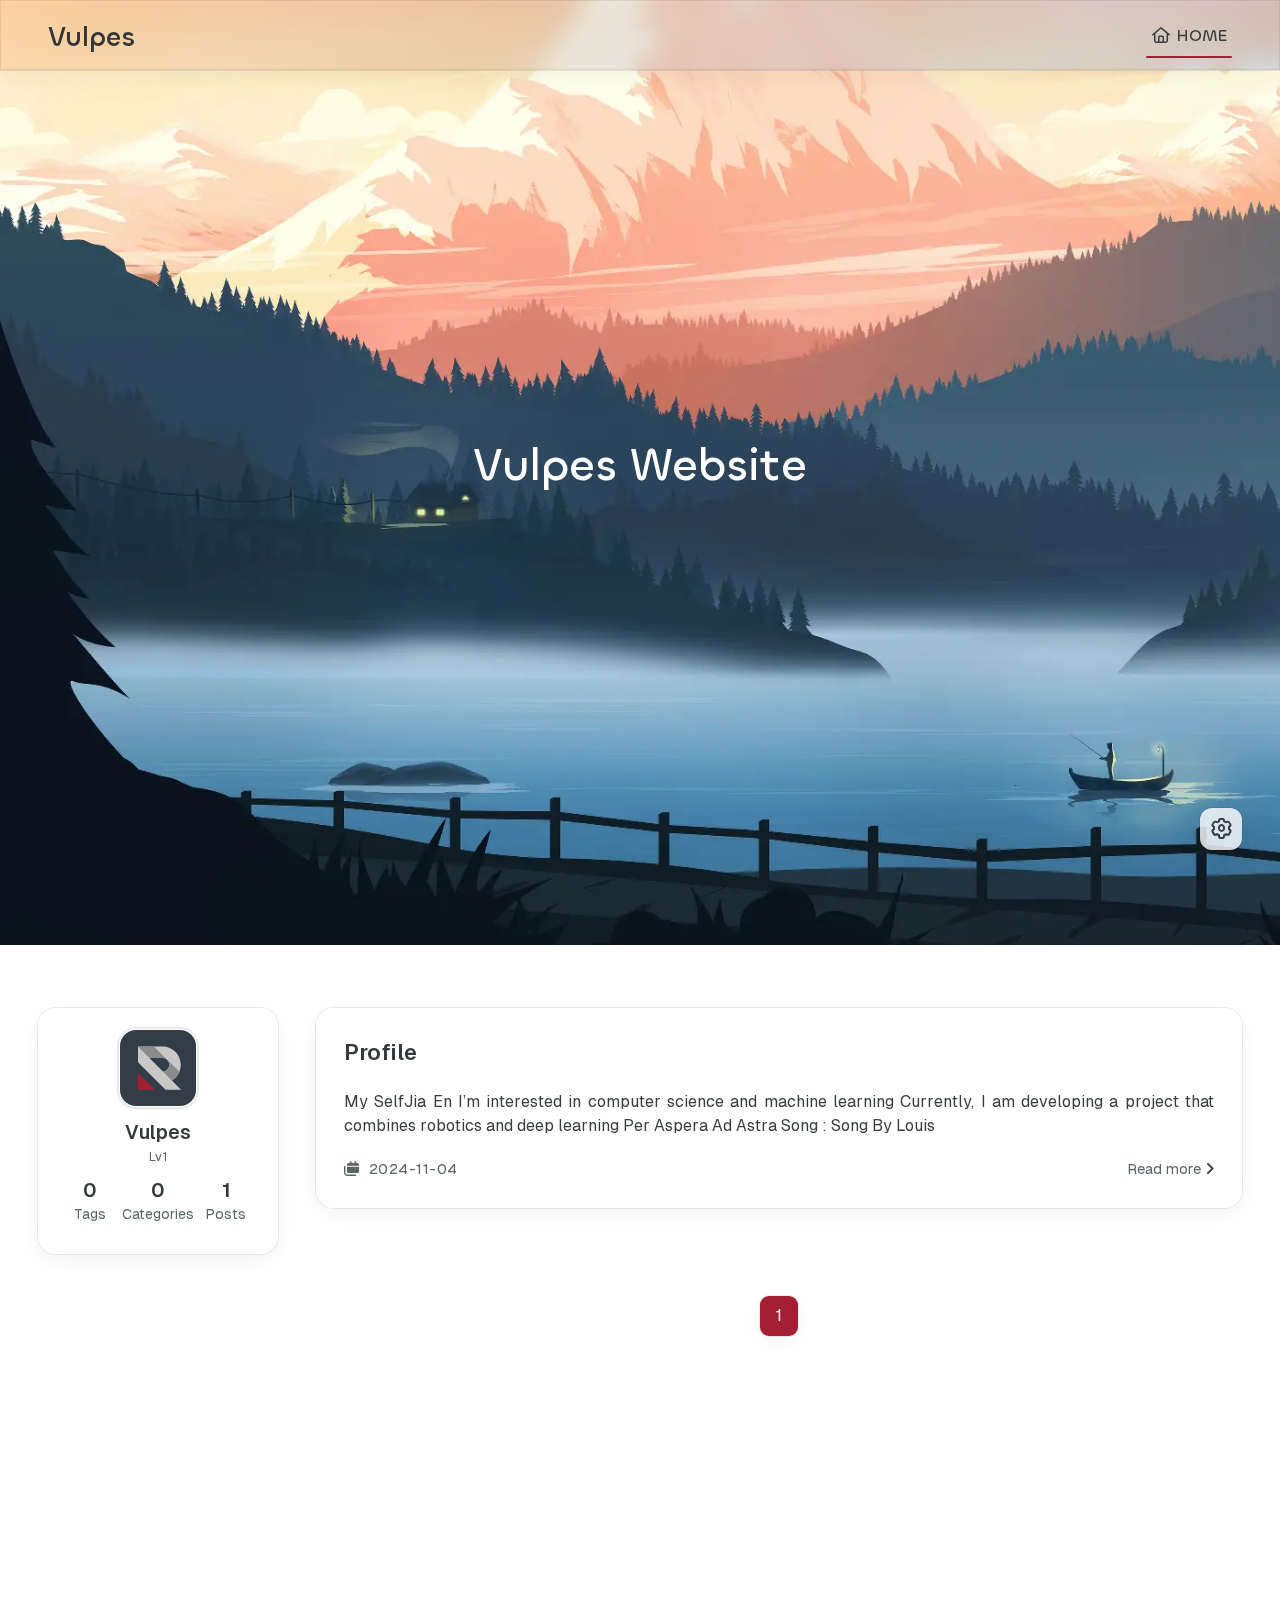
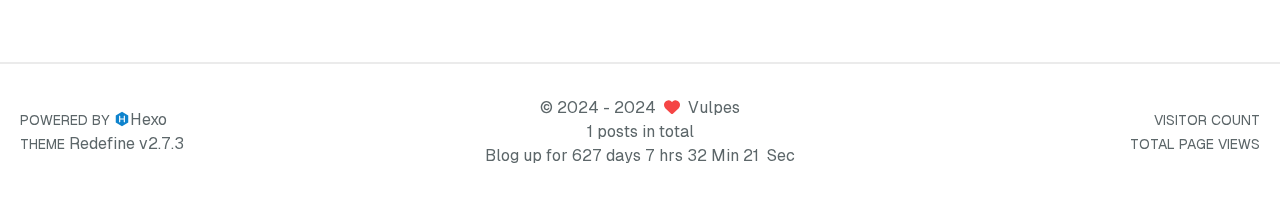
==== commit 7c7a8810: "New" ====
--- a/index.html
+++ b/index.html
@@ -5,7 +5,7 @@
     <meta name="viewport" content="width=device-width, initial-scale=1">
     <meta name="keywords" content="Hexo Theme Redefine">
     
-    <meta name="author" content="The Redefine Team">
+    <meta name="author" content="Vulpes">
     <!-- preconnect -->
     <link rel="preconnect" href="https://fonts.googleapis.com">
     <link rel="preconnect" href="https://fonts.gstatic.com" crossorigin>
@@ -19,11 +19,11 @@
     <meta name="revisit-after" content="1 days">
     
         <meta property="og:type" content="website">
-<meta property="og:title" content="Hexo">
+<meta property="og:title" content="Vulpes">
 <meta property="og:url" content="http://example.com/index.html">
-<meta property="og:site_name" content="Hexo">
+<meta property="og:site_name" content="Vulpes">
 <meta property="og:locale" content="en_US">
-<meta property="article:author" content="John Doe">
+<meta property="article:author" content="one">
 <meta name="twitter:card" content="summary">
     
     
@@ -36,7 +36,7 @@
     
     <title>
         
-            Theme Redefine - Redefine Your Hexo Journey.
+            Vulpes - web
         
     </title>
 
@@ -73,7 +73,7 @@
 
     <script id="hexo-configurations">
     window.config = {"hostname":"example.com","root":"/","language":"en"};
-    window.theme = {"articles":{"style":{"font_size":"16px","line_height":1.5,"image_border_radius":"14px","image_alignment":"center","image_caption":false,"link_icon":true,"title_alignment":"left","headings_top_spacing":{"h1":"3.2rem","h2":"2.4rem","h3":"1.9rem","h4":"1.6rem","h5":"1.4rem","h6":"1.3rem"}},"word_count":{"enable":true,"count":true,"min2read":true},"author_label":{"enable":true,"auto":false,"list":[]},"code_block":{"copy":true,"style":"mac","highlight_theme":{"light":"github","dark":"vs2015"},"font":{"enable":false,"family":null,"url":null}},"toc":{"enable":true,"max_depth":3,"number":false,"expand":true,"init_open":true},"copyright":{"enable":true,"default":"cc_by_nc_sa"},"lazyload":true,"recommendation":{"enable":false,"title":"推荐阅读","limit":3,"mobile_limit":2,"placeholder":"/images/wallhaven-wqery6-light.webp","skip_dirs":[]}},"colors":{"primary":"#A31F34","secondary":null,"default_mode":"light"},"global":{"fonts":{"chinese":{"enable":false,"family":null,"url":null},"english":{"enable":false,"family":null,"url":null},"title":{"enable":false,"family":null,"url":null}},"content_max_width":"1000px","sidebar_width":"210px","hover":{"shadow":true,"scale":false},"scroll_progress":{"bar":false,"percentage":true},"website_counter":{"url":"https://cn.vercount.one/js","enable":true,"site_pv":true,"site_uv":true,"post_pv":true},"single_page":true,"preloader":{"enable":false,"custom_message":null},"open_graph":true,"google_analytics":{"enable":false,"id":null}},"home_banner":{"enable":true,"style":"fixed","image":{"light":"/images/wallhaven-wqery6-light.webp","dark":"/images/wallhaven-wqery6-dark.webp"},"title":"Theme Redefine","subtitle":{"text":[],"hitokoto":{"enable":false,"show_author":false,"api":"https://v1.hitokoto.cn"},"typing_speed":100,"backing_speed":80,"starting_delay":500,"backing_delay":1500,"loop":true,"smart_backspace":true},"text_color":{"light":"#fff","dark":"#d1d1b6"},"text_style":{"title_size":"2.8rem","subtitle_size":"1.5rem","line_height":1.2},"custom_font":{"enable":false,"family":null,"url":null},"social_links":{"enable":false,"style":"default","links":{"github":null,"instagram":null,"zhihu":null,"twitter":null,"email":null},"qrs":{"weixin":null}}},"plugins":{"feed":{"enable":false},"aplayer":{"enable":false,"type":"fixed","audios":[{"name":null,"artist":null,"url":null,"cover":null,"lrc":null}]},"mermaid":{"enable":false,"version":"9.3.0"}},"version":"2.7.3","navbar":{"auto_hide":false,"color":{"left":"#f78736","right":"#367df7","transparency":35},"width":{"home":"1200px","pages":"1000px"},"links":{"Home":{"path":"/","icon":"fa-regular fa-house"}},"search":{"enable":false,"preload":true}},"page_templates":{"friends_column":2,"tags_style":"blur"},"home":{"sidebar":{"enable":true,"position":"left","first_item":"menu","announcement":null,"show_on_mobile":true,"links":null},"article_date_format":"auto","excerpt_length":200,"categories":{"enable":true,"limit":3},"tags":{"enable":true,"limit":3}},"footerStart":"2022/8/17 11:45:14"};
+    window.theme = {"articles":{"style":{"font_size":"16px","line_height":1.5,"image_border_radius":"14px","image_alignment":"center","image_caption":false,"link_icon":true,"title_alignment":"left","headings_top_spacing":{"h1":"3.2rem","h2":"2.4rem","h3":"1.9rem","h4":"1.6rem","h5":"1.4rem","h6":"1.3rem"}},"word_count":{"enable":true,"count":true,"min2read":true},"author_label":{"enable":true,"auto":false,"list":[]},"code_block":{"copy":true,"style":"mac","highlight_theme":{"light":"github","dark":"vs2015"},"font":{"enable":false,"family":null,"url":null}},"toc":{"enable":true,"max_depth":3,"number":false,"expand":true,"init_open":true},"copyright":{"enable":true,"default":"cc_by_nc_sa"},"lazyload":true,"recommendation":{"enable":false,"title":"Recommend","limit":3,"mobile_limit":2,"placeholder":"/images/wallhaven-wqery6-light.webp","skip_dirs":[]}},"colors":{"primary":"#A31F34","secondary":null,"default_mode":"light"},"global":{"fonts":{"chinese":{"enable":false,"family":null,"url":null},"english":{"enable":false,"family":null,"url":null},"title":{"enable":false,"family":null,"url":null}},"content_max_width":"1000px","sidebar_width":"210px","hover":{"shadow":true,"scale":false},"scroll_progress":{"bar":false,"percentage":true},"website_counter":{"url":"https://cn.vercount.one/js","enable":true,"site_pv":true,"site_uv":true,"post_pv":true},"single_page":true,"preloader":{"enable":false,"custom_message":null},"open_graph":true,"google_analytics":{"enable":false,"id":null}},"home_banner":{"enable":true,"style":"fixed","image":{"light":"/images/wallhaven-wqery6-light.webp","dark":"/images/wallhaven-wqery6-dark.webp"},"title":"Vulpes Website","subtitle":{"text":[],"hitokoto":{"enable":false,"show_author":false,"api":"https://v1.hitokoto.cn"},"typing_speed":100,"backing_speed":80,"starting_delay":500,"backing_delay":1500,"loop":true,"smart_backspace":true},"text_color":{"light":"#fff","dark":"#d1d1b6"},"text_style":{"title_size":"2.8rem","subtitle_size":"1.5rem","line_height":1.2},"custom_font":{"enable":false,"family":null,"url":null},"social_links":{"enable":false,"style":"default","links":{"github":null,"instagram":null,"zhihu":null,"twitter":null,"email":null},"qrs":{"weixin":null}}},"plugins":{"feed":{"enable":false},"aplayer":{"enable":false,"type":"fixed","audios":[{"name":null,"artist":null,"url":null,"cover":null,"lrc":null}]},"mermaid":{"enable":false,"version":"9.3.0"}},"version":"2.7.3","navbar":{"auto_hide":false,"color":{"left":"#f78736","right":"#367df7","transparency":35},"width":{"home":"1200px","pages":"1000px"},"links":{"Home":{"path":"/","icon":"fa-regular fa-house"}},"search":{"enable":false,"preload":true}},"page_templates":{"friends_column":2,"tags_style":"blur"},"home":{"sidebar":{"enable":true,"position":"left","first_item":"menu","announcement":null,"show_on_mobile":true,"links":null},"article_date_format":"auto","excerpt_length":200,"categories":{"enable":true,"limit":3},"tags":{"enable":true,"limit":3}},"footerStart":"2024/11/4 00:00:00"};
     window.lang_ago = {"second":"%s seconds ago","minute":"%s minutes ago","hour":"%s hours ago","day":"%s days ago","week":"%s weeks ago","month":"%s months ago","year":"%s years ago"};
     window.data = {"masonry":false};
   </script>
@@ -155,7 +155,7 @@
         <div class="description flex flex-col justify-center items-center w-screen font-medium text-center"
         
         >
-            Theme Redefine
+            Vulpes Website
             
             
                 <p><i id="subtitle"></i></p>
@@ -183,7 +183,7 @@
             
             <a class="logo-title" href="/">
                 <h1>
-                Theme Redefine
+                Vulpes
                 </h1>
             </a>
         </div>
@@ -288,7 +288,7 @@
     <img src="/images/redefine-avatar.svg">
 </div>
                 <div class="author flex flex-col justify-center my-2.5 mx-0">
-    <div class="name">The Redefine Team</div>
+    <div class="name">Vulpes</div>
     
         <div class="label">Lv1</div>
     
@@ -339,7 +339,12 @@
                         
                             
                             My SelfJia En
-Song : Song 1 By Louis
+
+I’m interested in computer science and machine learning
+Currently, I am developing a project that combines robotics and deep learning
+Per Aspera Ad Astra
+
+Song : Song  By Louis
 
                         
                     </div>
@@ -389,10 +394,10 @@
         <div class="text-center">
             &copy;
             
-              <span>2022</span>
+              <span>2024</span>
               -
             
-            2024&nbsp;&nbsp;<i class="fa-solid fa-heart fa-beat" style="--fa-animation-duration: 0.5s; color: #f54545"></i>&nbsp;&nbsp;<a href="/">The Redefine Team</a>
+            2024&nbsp;&nbsp;<i class="fa-solid fa-heart fa-beat" style="--fa-animation-duration: 0.5s; color: #f54545"></i>&nbsp;&nbsp;<a href="/">Vulpes</a>
             
                 
                 <p class="post-count space-x-0.5">
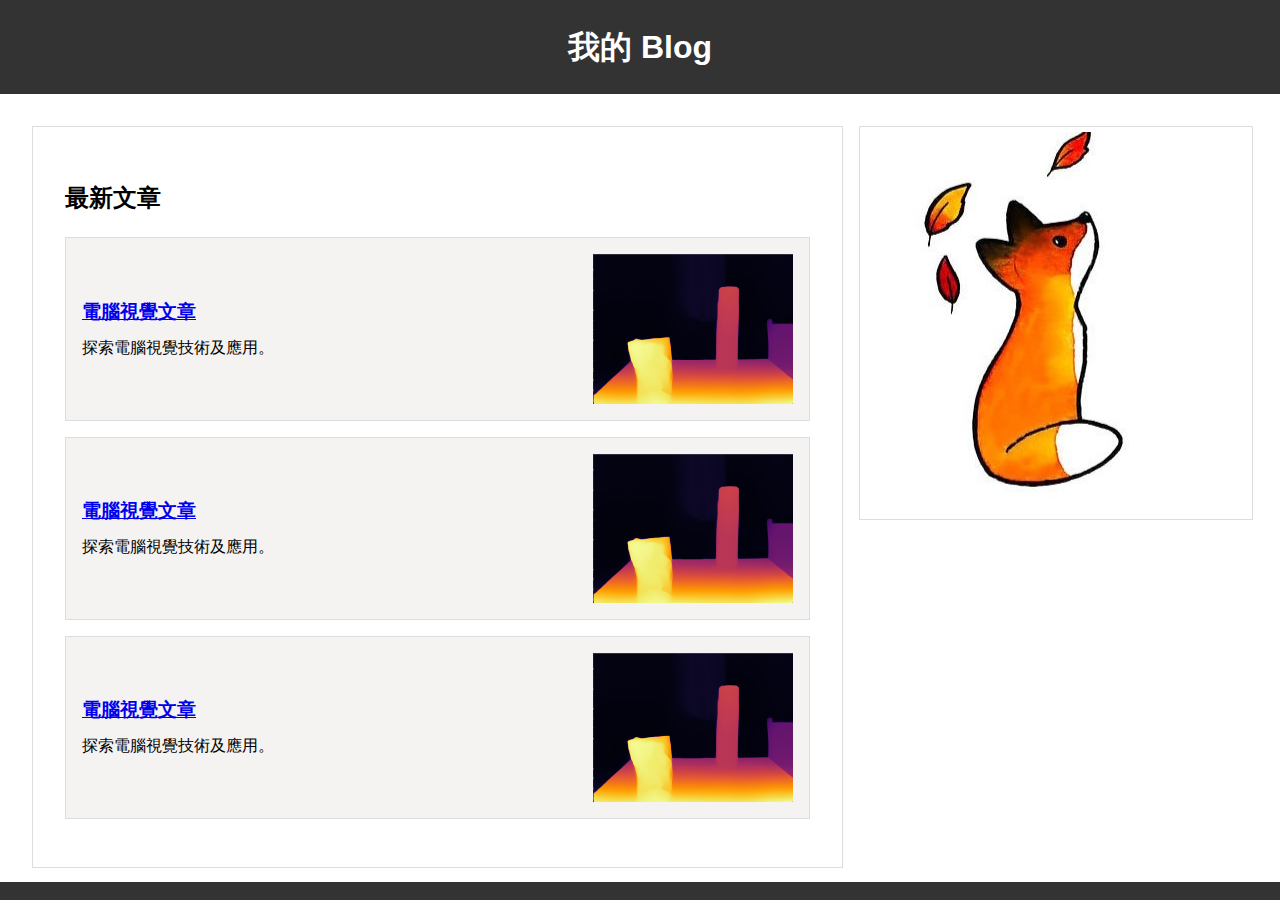
==== commit 59a1d201: "commit" ====
--- a/index.html
+++ b/index.html
@@ -1,635 +1,32 @@
 <!DOCTYPE html>
-<html lang="en">
+<html lang="zh-Hant">
 <head>
-    <meta charset="utf-8">
-    <meta name="viewport" content="width=device-width, initial-scale=1">
-    <meta name="keywords" content="Hexo Theme Redefine">
-    
-    <meta name="author" content="Vulpes">
-    <!-- preconnect -->
-    <link rel="preconnect" href="https://fonts.googleapis.com">
-    <link rel="preconnect" href="https://fonts.gstatic.com" crossorigin>
-
-    
-    <!--- Seo Part-->
-    
-    <link rel="canonical" href="http://example.com/"/>
-    <meta name="robots" content="index,follow">
-    <meta name="googlebot" content="index,follow">
-    <meta name="revisit-after" content="1 days">
-    
-        <meta property="og:type" content="website">
-<meta property="og:title" content="Vulpes">
-<meta property="og:url" content="http://example.com/index.html">
-<meta property="og:site_name" content="Vulpes">
-<meta property="og:locale" content="en_US">
-<meta property="article:author" content="one">
-<meta name="twitter:card" content="summary">
-    
-    
-    <!--- Icon Part-->
-    <link rel="icon" type="image/png" href="/images/redefine-favicon.svg" sizes="192x192">
-    <link rel="apple-touch-icon" sizes="180x180" href="/images/redefine-favicon.svg">
-    <meta name="theme-color" content="#A31F34">
-    <link rel="shortcut icon" href="/images/redefine-favicon.svg">
-    <!--- Page Info-->
-    
-    <title>
-        
-            Vulpes - web
-        
-    </title>
-
-    
-<link rel="stylesheet" href="/fonts/Chillax/chillax.css">
-
-
-    <!--- Inject Part-->
-    
-
-    
-<link rel="stylesheet" href="/css/style.css">
-
-
-    
-        
-<link rel="stylesheet" href="/assets/build/styles.css">
-
-    
-
-    
-<link rel="stylesheet" href="/fonts/GeistMono/geist-mono.css">
-
-    
-<link rel="stylesheet" href="/fonts/Geist/geist.css">
-
-    <!--- Font Part-->
-    
-    
-    
-    
-    
-    
-
-    <script id="hexo-configurations">
-    window.config = {"hostname":"example.com","root":"/","language":"en"};
-    window.theme = {"articles":{"style":{"font_size":"16px","line_height":1.5,"image_border_radius":"14px","image_alignment":"center","image_caption":false,"link_icon":true,"title_alignment":"left","headings_top_spacing":{"h1":"3.2rem","h2":"2.4rem","h3":"1.9rem","h4":"1.6rem","h5":"1.4rem","h6":"1.3rem"}},"word_count":{"enable":true,"count":true,"min2read":true},"author_label":{"enable":true,"auto":false,"list":[]},"code_block":{"copy":true,"style":"mac","highlight_theme":{"light":"github","dark":"vs2015"},"font":{"enable":false,"family":null,"url":null}},"toc":{"enable":true,"max_depth":3,"number":false,"expand":true,"init_open":true},"copyright":{"enable":true,"default":"cc_by_nc_sa"},"lazyload":true,"recommendation":{"enable":false,"title":"Recommend","limit":3,"mobile_limit":2,"placeholder":"/images/wallhaven-wqery6-light.webp","skip_dirs":[]}},"colors":{"primary":"#A31F34","secondary":null,"default_mode":"light"},"global":{"fonts":{"chinese":{"enable":false,"family":null,"url":null},"english":{"enable":false,"family":null,"url":null},"title":{"enable":false,"family":null,"url":null}},"content_max_width":"1000px","sidebar_width":"210px","hover":{"shadow":true,"scale":false},"scroll_progress":{"bar":false,"percentage":true},"website_counter":{"url":"https://cn.vercount.one/js","enable":true,"site_pv":true,"site_uv":true,"post_pv":true},"single_page":true,"preloader":{"enable":false,"custom_message":null},"open_graph":true,"google_analytics":{"enable":false,"id":null}},"home_banner":{"enable":true,"style":"fixed","image":{"light":"/images/wallhaven-wqery6-light.webp","dark":"/images/wallhaven-wqery6-dark.webp"},"title":"Vulpes Website","subtitle":{"text":[],"hitokoto":{"enable":false,"show_author":false,"api":"https://v1.hitokoto.cn"},"typing_speed":100,"backing_speed":80,"starting_delay":500,"backing_delay":1500,"loop":true,"smart_backspace":true},"text_color":{"light":"#fff","dark":"#d1d1b6"},"text_style":{"title_size":"2.8rem","subtitle_size":"1.5rem","line_height":1.2},"custom_font":{"enable":false,"family":null,"url":null},"social_links":{"enable":false,"style":"default","links":{"github":null,"instagram":null,"zhihu":null,"twitter":null,"email":null},"qrs":{"weixin":null}}},"plugins":{"feed":{"enable":false},"aplayer":{"enable":false,"type":"fixed","audios":[{"name":null,"artist":null,"url":null,"cover":null,"lrc":null}]},"mermaid":{"enable":false,"version":"9.3.0"}},"version":"2.7.3","navbar":{"auto_hide":false,"color":{"left":"#f78736","right":"#367df7","transparency":35},"width":{"home":"1200px","pages":"1000px"},"links":{"Home":{"path":"/","icon":"fa-regular fa-house"}},"search":{"enable":false,"preload":true}},"page_templates":{"friends_column":2,"tags_style":"blur"},"home":{"sidebar":{"enable":true,"position":"left","first_item":"menu","announcement":null,"show_on_mobile":true,"links":null},"article_date_format":"auto","excerpt_length":200,"categories":{"enable":true,"limit":3},"tags":{"enable":true,"limit":3}},"footerStart":"2024/11/4 00:00:00"};
-    window.lang_ago = {"second":"%s seconds ago","minute":"%s minutes ago","hour":"%s hours ago","day":"%s days ago","week":"%s weeks ago","month":"%s months ago","year":"%s years ago"};
-    window.data = {"masonry":false};
-  </script>
-    
-    <!--- Fontawesome Part-->
-    
-<link rel="stylesheet" href="/fontawesome/fontawesome.min.css">
-
-    
-<link rel="stylesheet" href="/fontawesome/brands.min.css">
-
-    
-<link rel="stylesheet" href="/fontawesome/solid.min.css">
-
-    
-<link rel="stylesheet" href="/fontawesome/regular.min.css">
-
-    
-    
-    
-    
-<meta name="generator" content="Hexo 7.3.0"></head>
-
-
+    <meta charset="UTF-8">
+    <meta name="viewport" content="width=device-width, initial-scale=1.0">
+    <title>個人文章 Blog</title>
+    <link rel="stylesheet" href="css/style.css">
+</head>
 <body>
-<div class="progress-bar-container">
-    
-
-    
-        <span class="pjax-progress-bar"></span>
-<!--        <span class="swup-progress-icon">-->
-<!--            <i class="fa-solid fa-circle-notch fa-spin"></i>-->
-<!--        </span>-->
-    
-</div>
-
-
-
-<main class="page-container" id="swup">
-
-    
-        
-    <style>
-        .home-banner-container {
-            background: none !important;
-        }
-        .home-article-item,
-        .sidebar-links,
-        .sidebar-content,
-        a.page-number,
-        a.extend,
-        .sidebar-links .links:hover,
-        .right-bottom-tools,
-        footer.footer {
-            background-color: var(--background-color-transparent-80) !important;
-        }
-        .right-bottom-tools:hover,
-        a.page-number:hover,
-        a.extend:hover {
-            background-color: var(--primary-color) !important;
-        }
-        .site-info,
-        .home-article-sticky-label {
-            background-color: var(--background-color-transparent-15) !important;
-        }
-        .home-article-sticky-label {
-            backdrop-filter: none !important;
-        }
-    </style>
-    <div class="home-banner-background transition-fade fixed top-0 left-0 w-screen h-screen scale-125 sm:scale-110 box-border will-change-transform bg-cover">
-        <img src="/images/wallhaven-wqery6-light.webp" alt="home-banner-background" class="w-full h-full object-cover dark:hidden">
-        <img src="/images/wallhaven-wqery6-dark.webp" alt="home-banner-background" class="w-full h-full object-cover hidden dark:block">
-    </div>
-
-
-<div class="home-banner-container flex justify-center items-center transition-fade relative">
-    
-    <div class="content mt-8 flex flex-col justify-center items-center">
-        <div class="description flex flex-col justify-center items-center w-screen font-medium text-center"
-        
-        >
-            Vulpes Website
-            
-            
-                <p><i id="subtitle"></i></p>
-            
+    <header>
+        <h1>我的 Blog</h1>
+    </header>
+    <main>
+        <div class="content-wrapper">
+            <section class="browse_articles">
+                <section id="articles">
+                    <h2>最新文章</h2>
+                    <div id="article-list"></div>
+                </section>
+                
+            </section>
+            <section class="info">
+                <img src="data/cute-tiny-fox.jpg">
+            </section>
         </div>
-        
-    </div>
-    <script>
-        const scrollToMain = ()=> {
-            console.log('scroll');
-            const target = document.querySelector('.main-content-container');
-            target.scrollIntoView({ behavior: 'smooth'});
-        }
-    </script>
-</div>
-    
-
-    <div class="main-content-container flex flex-col justify-between min-h-dvh">
-
-
-        <div class="main-content-header">
-            <header class="navbar-container px-6 md:px-12">
-    <div class="navbar-content transition-navbar has-home-banner">
-        <div class="left">
-            
-            <a class="logo-title" href="/">
-                <h1>
-                Vulpes
-                </h1>
-            </a>
-        </div>
-
-        <div class="right">
-            <!-- PC -->
-            <div class="desktop">
-                <ul class="navbar-list">
-                    
-                        
-                            
-
-                            <li class="navbar-item">
-                                <!-- Menu -->
-                                <a class="active"
-                                   href="/"
-                                        >
-                                    <i class="fa-regular fa-house fa-fw"></i>
-                                    HOME
-                                    
-                                </a>
-
-                                <!-- Submenu -->
-                                
-                            </li>
-                    
-                    
-                </ul>
-            </div>
-            <!-- Mobile -->
-            <div class="mobile">
-                
-                <div class="icon-item navbar-bar">
-                    <div class="navbar-bar-middle"></div>
-                </div>
-            </div>
-        </div>
-    </div>
-
-    <!-- Mobile sheet -->
-    <div class="navbar-drawer h-dvh w-full absolute top-0 left-0 bg-background-color flex flex-col justify-between">
-        <ul class="drawer-navbar-list flex flex-col px-4 justify-center items-start">
-            
-                
-                    
-
-                    <li class="drawer-navbar-item text-base my-1.5 flex flex-col w-full">
-                        
-                        <a class="py-1.5 px-2 flex flex-row items-center justify-between gap-1 hover:!text-primary active:!text-primary text-2xl font-semibold group border-b border-border-color hover:border-primary w-full active"
-                           href="/"
-                        >
-                            <span>
-                                HOME
-                            </span>
-                            
-                                <i class="fa-regular fa-house fa-sm fa-fw"></i>
-                            
-                        </a>
-                        
-
-                        
-                    </li>
-            
-
-            
-            
-        </ul>
-
-        <div class="statistics flex justify-around my-2.5">
-    <a class="item tag-count-item flex flex-col justify-center items-center w-20" href="/tags">
-        <div class="number text-2xl sm:text-xl text-second-text-color font-semibold">0</div>
-        <div class="label text-third-text-color text-sm">Tags</div>
-    </a>
-    <a class="item tag-count-item flex flex-col justify-center items-center w-20" href="/categories">
-        <div class="number text-2xl sm:text-xl text-second-text-color font-semibold">0</div>
-        <div class="label text-third-text-color text-sm">Categories</div>
-    </a>
-    <a class="item tag-count-item flex flex-col justify-center items-center w-20" href="/archives">
-        <div class="number text-2xl sm:text-xl text-second-text-color font-semibold">1</div>
-        <div class="label text-third-text-color text-sm">Posts</div>
-    </a>
-</div>
-    </div>
-
-    <div class="window-mask"></div>
-
-</header>
-
-
-        </div>
-
-        <div class="main-content-body">
-
-            
-                <div class="home-sidebar-container">
-    <div class="sticky-container sticky">
-        
-        
-            
-            <div class="sidebar-content" >
-                <div class="avatar flex justify-center">
-    <img src="/images/redefine-avatar.svg">
-</div>
-                <div class="author flex flex-col justify-center my-2.5 mx-0">
-    <div class="name">Vulpes</div>
-    
-        <div class="label">Lv1</div>
-    
-</div>
-                <div class="statistics flex justify-around my-2.5">
-    <a class="item tag-count-item flex flex-col justify-center items-center w-20" href="/tags">
-        <div class="number text-2xl sm:text-xl text-second-text-color font-semibold">0</div>
-        <div class="label text-third-text-color text-sm">Tags</div>
-    </a>
-    <a class="item tag-count-item flex flex-col justify-center items-center w-20" href="/categories">
-        <div class="number text-2xl sm:text-xl text-second-text-color font-semibold">0</div>
-        <div class="label text-third-text-color text-sm">Categories</div>
-    </a>
-    <a class="item tag-count-item flex flex-col justify-center items-center w-20" href="/archives">
-        <div class="number text-2xl sm:text-xl text-second-text-color font-semibold">1</div>
-        <div class="label text-third-text-color text-sm">Posts</div>
-    </a>
-</div>
-            </div>
-        
-
-    </div>
-</div>
-
-            
-
-            <div class="main-content">
-
-                
-                    <div class="home-content-container">
-    <ul class="home-article-list">
-        
-            <li class="home-article-item">
-
-                
-
-                
-
-                
-                <div class="flex flex-col gap-5 px-7 pb-7 pt-7">
-                    <h3 class="home-article-title">
-                        <a href="/2024/11/04/Profile/">
-                            Profile
-                        </a>
-                    </h3>
-
-                    <div class="home-article-content markdown-body">
-                        
-                            
-                            My SelfJia En
-
-I’m interested in computer science and machine learning
-Currently, I am developing a project that combines robotics and deep learning
-Per Aspera Ad Astra
-
-Song : Song  By Louis
-
-                        
-                    </div>
-
-                    <div class="home-article-meta-info-container">
-    <div class="home-article-meta-info">
-        <span><i class="fa-solid fa-calendars"></i>&nbsp;
-            <span class="home-article-date" data-date="Mon Nov 04 2024 03:36:53 GMT+0800">
-                
-                    2024-11-04
-                
-            </span>
-        </span>
-        
-        
-    </div>
-
-    <a href="/2024/11/04/Profile/">Read more<span class="seo-reader-text">Profile</span>&nbsp;<i class="fa-solid fa-angle-right"></i></a>
-</div>
-
-                </div>
-            </li>
-        
-    </ul>
-
-    <div class="home-paginator px-7 py-5">
-        <div class="paginator">
-    <span class="page-number current">1</span>
-</div>
-
-    </div>
-</div>
-
-                    <div class="comment-container pjax"></div>
-                
-
-            </div>
-
-            
-
-        </div>
-
-        <div class="main-content-footer">
-            <footer class="footer mt-5 py-5 h-auto text-base text-third-text-color relative border-t-2 border-t-border-color">
-    <div class="info-container py-3 text-center">
-        
-        <div class="text-center">
-            &copy;
-            
-              <span>2024</span>
-              -
-            
-            2024&nbsp;&nbsp;<i class="fa-solid fa-heart fa-beat" style="--fa-animation-duration: 0.5s; color: #f54545"></i>&nbsp;&nbsp;<a href="/">Vulpes</a>
-            
-                
-                <p class="post-count space-x-0.5">
-                    <span>
-                        1 posts in total
-                    </span>
-                    
-                </p>
-            
-        </div>
-        
-            <script data-swup-reload-script src="https://cn.vercount.one/js"></script>
-            <div class="relative text-center lg:absolute lg:right-[20px] lg:top-1/2 lg:-translate-y-1/2 lg:text-right">
-                
-                    <span id="busuanzi_container_site_uv" class="lg:!block">
-                        <span class="text-sm">VISITOR COUNT</span>
-                        <span id="busuanzi_value_site_uv"></span>
-                    </span>
-                
-                
-                    <span id="busuanzi_container_site_pv" class="lg:!block">
-                        <span class="text-sm">TOTAL PAGE VIEWS</span>
-                        <span id="busuanzi_value_site_pv"></span>
-                    </span>
-                
-            </div>
-        
-        <div class="relative text-center lg:absolute lg:left-[20px] lg:top-1/2 lg:-translate-y-1/2 lg:text-left">
-            <span class="lg:block text-sm">POWERED BY <?xml version="1.0" encoding="utf-8"?><!DOCTYPE svg PUBLIC "-//W3C//DTD SVG 1.1//EN" "http://www.w3.org/Graphics/SVG/1.1/DTD/svg11.dtd"><svg class="relative top-[2px] inline-block align-baseline" version="1.1" id="圖層_1" xmlns="http://www.w3.org/2000/svg" xmlns:xlink="http://www.w3.org/1999/xlink" x="0px" y="0px" width="1rem" height="1rem" viewBox="0 0 512 512" enable-background="new 0 0 512 512" xml:space="preserve"><path fill="#0E83CD" d="M256.4,25.8l-200,115.5L56,371.5l199.6,114.7l200-115.5l0.4-230.2L256.4,25.8z M349,354.6l-18.4,10.7l-18.6-11V275H200v79.6l-18.4,10.7l-18.6-11v-197l18.5-10.6l18.5,10.8V237h112v-79.6l18.5-10.6l18.5,10.8V354.6z"/></svg><a target="_blank" class="text-base" href="https://hexo.io">Hexo</a></span>
-            <span class="text-sm lg:block">THEME&nbsp;<a class="text-base" target="_blank" href="https://github.com/EvanNotFound/hexo-theme-redefine">Redefine v2.7.3</a></span>
-        </div>
-        
-        
-            <div>
-                Blog up for <span class="odometer" id="runtime_days" ></span> days <span class="odometer" id="runtime_hours"></span> hrs <span class="odometer" id="runtime_minutes"></span> Min <span class="odometer" id="runtime_seconds"></span> Sec
-            </div>
-        
-        
-            <script data-swup-reload-script>
-                try {
-                    function odometer_init() {
-                    const elements = document.querySelectorAll('.odometer');
-                    elements.forEach(el => {
-                        new Odometer({
-                            el,
-                            format: '( ddd).dd',
-                            duration: 200
-                        });
-                    });
-                    }
-                    odometer_init();
-                } catch (error) {}
-            </script>
-        
-        
-        
-    </div>  
-</footer>
-        </div>
-    </div>
-
-    
-
-    <div class="right-side-tools-container">
-        <div class="side-tools-container">
-    <ul class="hidden-tools-list">
-        <li class="right-bottom-tools tool-font-adjust-plus flex justify-center items-center">
-            <i class="fa-regular fa-magnifying-glass-plus"></i>
-        </li>
-
-        <li class="right-bottom-tools tool-font-adjust-minus flex justify-center items-center">
-            <i class="fa-regular fa-magnifying-glass-minus"></i>
-        </li>
-
-        <li class="right-bottom-tools tool-dark-light-toggle flex justify-center items-center">
-            <i class="fa-regular fa-moon"></i>
-        </li>
-
-        <!-- rss -->
-        
-
-        
-
-        <li class="right-bottom-tools tool-scroll-to-bottom flex justify-center items-center">
-            <i class="fa-regular fa-arrow-down"></i>
-        </li>
-    </ul>
-
-    <ul class="visible-tools-list">
-        <li class="right-bottom-tools toggle-tools-list flex justify-center items-center">
-            <i class="fa-regular fa-cog fa-spin"></i>
-        </li>
-        
-            <li class="right-bottom-tools tool-scroll-to-top flex justify-center items-center">
-                <i class="arrow-up fas fa-arrow-up"></i>
-                <span class="percent"></span>
-            </li>
-        
-        
-    </ul>
-</div>
-
-    </div>
-
-    <div class="image-viewer-container">
-    <img src="">
-</div>
-
-
-    
-
-</main>
-
-
-    
-<script src="/js/libs/Swup.min.js"></script>
-
-<script src="/js/libs/SwupSlideTheme.min.js"></script>
-
-<script src="/js/libs/SwupScriptsPlugin.min.js"></script>
-
-<script src="/js/libs/SwupProgressPlugin.min.js"></script>
-
-<script src="/js/libs/SwupScrollPlugin.min.js"></script>
-
-<script src="/js/libs/SwupPreloadPlugin.min.js"></script>
-
-<script>
-    const swup = new Swup({
-        plugins: [
-            new SwupScriptsPlugin({
-                optin: true,
-            }),
-            new SwupProgressPlugin(),
-            new SwupScrollPlugin({
-                offset: 80,
-            }),
-            new SwupSlideTheme({
-                mainElement: ".main-content-body",
-            }),
-            new SwupPreloadPlugin(),
-        ],
-        containers: ["#swup"],
-    });
-</script>
-
-
-
-
-
-
-
-
-<script src="/js/tools/imageViewer.js" type="module"></script>
-
-<script src="/js/utils.js" type="module"></script>
-
-<script src="/js/main.js" type="module"></script>
-
-<script src="/js/layouts/navbarShrink.js" type="module"></script>
-
-<script src="/js/tools/scrollTopBottom.js" type="module"></script>
-
-<script src="/js/tools/lightDarkSwitch.js" type="module"></script>
-
-<script src="/js/layouts/categoryList.js" type="module"></script>
-
-
-
-
-
-    
-<script src="/js/tools/codeBlock.js" type="module"></script>
-
-
-
-
-    
-<script src="/js/layouts/lazyload.js" type="module"></script>
-
-
-
-
-    
-<script src="/js/tools/runtime.js"></script>
-
-    
-<script src="/js/libs/odometer.min.js"></script>
-
-    
-<link rel="stylesheet" href="/assets/odometer-theme-minimal.css">
-
-
-
-
-  
-<script src="/js/libs/Typed.min.js"></script>
-
-  
-<script src="/js/plugins/typed.js" type="module"></script>
-
-
-
-
-
-
-
-
-    
-<script src="/js/libs/anime.min.js"></script>
-
-
-
-
-
-    
-<script src="/js/tools/tocToggle.js" type="module" data-swup-reload-script=""></script>
-
-<script src="/js/layouts/toc.js" type="module" data-swup-reload-script=""></script>
-
-<script src="/js/plugins/tabs.js" type="module" data-swup-reload-script=""></script>
-
-
-
-
-<script src="/js/libs/moment-with-locales.min.js" data-swup-reload-script=""></script>
-
-
-<script src="/js/layouts/essays.js" type="module" data-swup-reload-script=""></script>
-
-
-
-
+    </main>
+    <footer>
+        <p> </p>
+    </footer>
+    <script src="js/listing_article.js"></script>
 </body>
 </html>
--- a/css/style.css
+++ b/css/style.css
@@ -1,10596 +1,132 @@
-@tailwind base;
-@tailwind components;
-@tailwind utilities;
-.title-hover-animation {
-  display: inline-block;
-  position: relative;
-  border-bottom: none;
-  line-height: 1.3;
-  vertical-align: top;
-  color: var(--second-text-color);
+body {
+    font-family: Arial, sans-serif;
+    line-height: 1.6;
+    margin: 0;
+    padding: 0;
 }
-.title-hover-animation::before {
-  content: '';
-  position: absolute;
-  width: 100%;
-  height: 2px;
-  bottom: -4px;
-  left: 0;
-  background-color: var(--second-text-color);
-  visibility: hidden;
-  transform: scaleX(0);
-  transition-property: color, background, box-shadow, border-color, visibility, transform;
-  transition-delay: 0s, 0s, 0s, 0s, 0s, 0s;
-  transition-duration: 0.2s, 0.2s, 0.2s, 0.2s, 0.2s, 0.2s;
-  transition-timing-function: ease, ease, ease, ease, ease-in-out, ease-in-out;
+
+header {
+    background: #333;
+    color: #fff;
+    top: 0;
+    text-align: center;
+    padding: 0.1px;
 }
-@-moz-keyframes fade-in-down {
-  0% {
-    opacity: 0;
-    transform: translateY(-50px);
-  }
-  100% {
-    opacity: 1;
-    transform: translateY(0);
-  }
+ 
+footer {
+    background: #333;
+    color: #fff;
+    padding: 1px 0;
+    text-align: center;
+    position: fixed;
+    bottom: 0;
+    width: 100%;
 }
-@-webkit-keyframes fade-in-down {
-  0% {
-    opacity: 0;
-    transform: translateY(-50px);
-  }
-  100% {
-    opacity: 1;
-    transform: translateY(0);
-  }
+
+
+nav ul {
+    list-style: none;
+    padding: 0;
 }
-@-o-keyframes fade-in-down {
-  0% {
-    opacity: 0;
-    transform: translateY(-50px);
-  }
-  100% {
-    opacity: 1;
-    transform: translateY(0);
-  }
+
+nav ul li {
+    display: inline;
+    margin: 0 10px;
 }
-@keyframes fade-in-down {
-  0% {
-    opacity: 0;
-    transform: translateY(-50px);
-  }
-  100% {
-    opacity: 1;
-    transform: translateY(0);
-  }
+
+nav ul li a {
+    color: #fff;
+    text-decoration: none;
 }
-@-moz-keyframes icon-animate {
-  0%, 100% {
-    transform: scale(1);
-  }
-  10%, 30% {
-    transform: scale(0.88);
-  }
-  20%, 40%, 60%, 80% {
-    transform: scale(1.08);
-  }
-  50%, 70% {
-    transform: scale(1.08);
-  }
+
+
+main {
+    padding: 1rem;
 }
-@-webkit-keyframes icon-animate {
-  0%, 100% {
-    transform: scale(1);
-  }
-  10%, 30% {
-    transform: scale(0.88);
-  }
-  20%, 40%, 60%, 80% {
-    transform: scale(1.08);
-  }
-  50%, 70% {
-    transform: scale(1.08);
-  }
+
+
+#articles {
+    padding: 1rem;
+    box-shadow: #333;
+    border-color: red;
+     
 }
-@-o-keyframes icon-animate {
-  0%, 100% {
-    transform: scale(1);
-  }
-  10%, 30% {
-    transform: scale(0.88);
-  }
-  20%, 40%, 60%, 80% {
-    transform: scale(1.08);
-  }
-  50%, 70% {
-    transform: scale(1.08);
-  }
+
+
+.browse_articles{
+    width: 60%;
+    padding-left: 1rem;
+    padding-right: 1rem;
 }
-@keyframes icon-animate {
-  0%, 100% {
-    transform: scale(1);
-  }
-  10%, 30% {
-    transform: scale(0.88);
-  }
-  20%, 40%, 60%, 80% {
-    transform: scale(1.08);
-  }
-  50%, 70% {
-    transform: scale(1.08);
-  }
+
+.article {
+    border: 1px solid #ddd;
+ 
+    align-items: center; 
+    background-color: rgb(245, 242, 242);
+    border: 1px solid #ddd;
+    margin: 1rem 0;
+    padding: 1rem;
+    display: flex;
+ 
+ 
 }
-:root {
-  --background-color: #fff;
-  --background-color-transparent: rgba(255,255,255,0.6);
-  --background-color-transparent-15: rgba(255,255,255,0.15);
-  --background-color-transparent-40: rgba(255,255,255,0.4);
-  --background-color-transparent-80: rgba(255,255,255,0.8);
-  --second-background-color: #fafafa;
-  --third-background-color: #f7f7f7;
-  --third-background-color-transparent: rgba(241,241,241,0.6);
-  --primary-color: #a31f34;
-  --first-text-color: #323739;
-  --second-text-color: #343a3c;
-  --third-text-color: #5c6669;
-  --fourth-text-color: #eaeced;
-  --default-text-color: #373d3f;
-  --invert-text-color: #bebec6;
-  --border-color: rgba(0,0,0,0.08);
-  --selection-color: #be243c;
-  --shadow-color-1: rgba(0,0,0,0.08);
-  --shadow-color-2: rgba(0,0,0,0.05);
-  --shadow-hover-color: rgba(0,0,0,0.28);
-  --scrollbar-color: #c1c1c1;
-  --scrollbar-color-hover: #a1a1a1;
-  --scroll-bar-bg-color: #fafafa;
-  --link-color: #323739;
-  --copyright-info-color: #c03;
-  --avatar-background-color: #06c;
-  --pjax-progress-bar-color: linear-gradient(45deg, #f10006, #ef5b00, #e59c01, #19ca05, #00cab5, #0264c8, #c303c3);
-  --archive-timeline-last-child-color: linear-gradient(to bottom, #e8e8e8 60%, rgba(0,0,0,0) 100%) 1 100%;
-  --note-blue-title-bg: #d6f7fb;
-  --note-red-title-bg: #fde9e9;
-  --note-cyan-title-bg: #e9fdf9;
-  --note-green-title-bg: #e9fde9;
-  --note-yellow-title-bg: #fdf9e9;
-  --note-gray-title-bg: #f9f9f9;
-  --note-type-title-bg: #fdf3e9;
-  --note-black-title-bg: #e9e9e9;
-  --note-purple-title-bg: #f9e9fd;
-  --home-banner-text-color: #fff;
-  --home-banner-icons-container-border-color: rgba(255,255,255,0.35);
-  --home-banner-icons-container-background-color: rgba(255,255,255,0.3);
-  --redefine-box-shadow: var(--shadow-color-2) 0px 6px 24px 0px, var(--shadow-color-1) 0px 0px 0px 1px;
-  --redefine-box-shadow-hover: var(--shadow-color-2) 0px 6px 24px 0px, var(--shadow-color-1) 0px 0px 0px 1px, var(--shadow-color-1) 0px 0px 0px 1px inset;
-  --redefine-box-shadow-flat: var(--shadow-color-2) 0px 1px 4px 0px, var(--shadow-color-1) 0px 0px 0px 1px;
-  --redefine-box-shadow-flat-hover: var(--shadow-color-2) 0px 1px 4px 0px, var(--shadow-color-1) 0px 0px 0px 1px, var(--shadow-color-1) 0px 0px 0px 1px inset;
-  --mermaid-theme: '';
+
+.article-image img {
+    max-width: 200px;
+    height: auto;
+    display: block;
 }
-@media (prefers-color-scheme: light) {
-  :root {
-    --background-color: #fff;
-    --background-color-transparent: rgba(255,255,255,0.6);
-    --background-color-transparent-15: rgba(255,255,255,0.15);
-    --background-color-transparent-40: rgba(255,255,255,0.4);
-    --background-color-transparent-80: rgba(255,255,255,0.8);
-    --second-background-color: #fafafa;
-    --third-background-color: #f7f7f7;
-    --third-background-color-transparent: rgba(241,241,241,0.6);
-    --primary-color: #a31f34;
-    --first-text-color: #323739;
-    --second-text-color: #343a3c;
-    --third-text-color: #5c6669;
-    --fourth-text-color: #eaeced;
-    --default-text-color: #373d3f;
-    --invert-text-color: #bebec6;
-    --border-color: rgba(0,0,0,0.08);
-    --selection-color: #be243c;
-    --shadow-color-1: rgba(0,0,0,0.08);
-    --shadow-color-2: rgba(0,0,0,0.05);
-    --shadow-hover-color: rgba(0,0,0,0.28);
-    --scrollbar-color: #c1c1c1;
-    --scrollbar-color-hover: #a1a1a1;
-    --scroll-bar-bg-color: #fafafa;
-    --link-color: #323739;
-    --copyright-info-color: #c03;
-    --avatar-background-color: #06c;
-    --pjax-progress-bar-color: linear-gradient(45deg, #f10006, #ef5b00, #e59c01, #19ca05, #00cab5, #0264c8, #c303c3);
-    --archive-timeline-last-child-color: linear-gradient(to bottom, #e8e8e8 60%, rgba(0,0,0,0) 100%) 1 100%;
-    --note-blue-title-bg: #d6f7fb;
-    --note-red-title-bg: #fde9e9;
-    --note-cyan-title-bg: #e9fdf9;
-    --note-green-title-bg: #e9fde9;
-    --note-yellow-title-bg: #fdf9e9;
-    --note-gray-title-bg: #f9f9f9;
-    --note-type-title-bg: #fdf3e9;
-    --note-black-title-bg: #e9e9e9;
-    --note-purple-title-bg: #f9e9fd;
-    --home-banner-text-color: #fff;
-    --home-banner-icons-container-border-color: rgba(255,255,255,0.35);
-    --home-banner-icons-container-background-color: rgba(255,255,255,0.3);
-    --redefine-box-shadow: var(--shadow-color-2) 0px 6px 24px 0px, var(--shadow-color-1) 0px 0px 0px 1px;
-    --redefine-box-shadow-hover: var(--shadow-color-2) 0px 6px 24px 0px, var(--shadow-color-1) 0px 0px 0px 1px, var(--shadow-color-1) 0px 0px 0px 1px inset;
-    --redefine-box-shadow-flat: var(--shadow-color-2) 0px 1px 4px 0px, var(--shadow-color-1) 0px 0px 0px 1px;
-    --redefine-box-shadow-flat-hover: var(--shadow-color-2) 0px 1px 4px 0px, var(--shadow-color-1) 0px 0px 0px 1px, var(--shadow-color-1) 0px 0px 0px 1px inset;
-    --mermaid-theme: '';
-  }
+
+.article-content {
+    width: 50%;
+    flex: 1;  
+    padding-right: 1rem;  
 }
-@media (prefers-color-scheme: dark) {
-  :root {
-    --background-color: #202124;
-    --background-color-transparent: rgba(32,33,36,0.4);
-    --background-color-transparent-15: rgba(32,33,36,0.15);
-    --background-color-transparent-40: rgba(32,33,36,0.4);
-    --background-color-transparent-80: rgba(32,33,36,0.8);
-    --second-background-color: #242529;
-    --third-background-color: #292b2f;
-    --third-background-color-transparent: rgba(32,33,36,0.6);
-    --primary-color: #a31f34;
-    --first-text-color: #d2d2d7;
-    --second-text-color: #cbcbd1;
-    --third-text-color: #9595a2;
-    --fourth-text-color: #242429;
-    --default-text-color: #bebec6;
-    --invert-text-color: #373d3f;
-    --border-color: rgba(255,255,255,0.08);
-    --selection-color: #be243c;
-    --shadow-color-1: rgba(255,255,255,0.08);
-    --shadow-color-2: rgba(255,255,255,0.05);
-    --shadow-hover-color: rgba(69,69,69,0.28);
-    --scrollbar-color: #898989;
-    --scrollbar-color-hover: #a1a1a1;
-    --scroll-bar-bg-color: #2a2c30;
-    --link-color: #c5c5cc;
-    --copyright-info-color: #a30029;
-    --avatar-background-color: #005cb8;
-    --pjax-progress-bar-color: linear-gradient(45deg, #ea404a, #ea722f, #e9a71f, #67e559, #18ecec, #1b85f1, #ee1dee);
-    --archive-timeline-last-child-color: linear-gradient(to bottom, #323232 60%, rgba(255,255,255,0) 100%) 1 100%;
-    --note-blue-title-bg: #1e3e46;
-    --note-red-title-bg: #4e1e1e;
-    --note-cyan-title-bg: #1e4e4e;
-    --note-green-title-bg: #1e4e1e;
-    --note-yellow-title-bg: #4e4e1e;
-    --note-gray-title-bg: #4e4e4e;
-    --note-type-title-bg: #4e3a1e;
-    --note-black-title-bg: #1e1e1e;
-    --note-purple-title-bg: #4e1e4e;
-    --home-banner-text-color: #d1d1b6;
-    --home-banner-icons-container-border-color: rgba(197,197,197,0.35);
-    --home-banner-icons-container-background-color: rgba(197,197,197,0.3);
-    --redefine-box-shadow: var(--shadow-color-2) 0px 6px 24px 0px, var(--shadow-color-1) 0px 0px 0px 1px;
-    --redefine-box-shadow-hover: var(--shadow-color-2) 0px 6px 24px 0px, var(--shadow-color-1) 0px 0px 0px 1px, var(--shadow-color-1) 0px 0px 0px 1px inset;
-    --redefine-box-shadow-flat: var(--shadow-color-2) 0px 1px 4px 0px, var(--shadow-color-1) 0px 0px 0px 1px;
-    --redefine-box-shadow-flat-hover: var(--shadow-color-2) 0px 1px 4px 0px, var(--shadow-color-1) 0px 0px 0px 1px, var(--shadow-color-1) 0px 0px 0px 1px inset;
-    --mermaid-theme: '';
-  }
+
+.article-image {
+    flex-shrink: 0;  
+   
 }
-.light-mode {
-  --background-color: #fff;
-  --background-color-transparent: rgba(255,255,255,0.6);
-  --background-color-transparent-15: rgba(255,255,255,0.15);
-  --background-color-transparent-40: rgba(255,255,255,0.4);
-  --background-color-transparent-80: rgba(255,255,255,0.8);
-  --second-background-color: #fafafa;
-  --third-background-color: #f7f7f7;
-  --third-background-color-transparent: rgba(241,241,241,0.6);
-  --primary-color: #a31f34;
-  --first-text-color: #323739;
-  --second-text-color: #343a3c;
-  --third-text-color: #5c6669;
-  --fourth-text-color: #eaeced;
-  --default-text-color: #373d3f;
-  --invert-text-color: #bebec6;
-  --border-color: rgba(0,0,0,0.08);
-  --selection-color: #be243c;
-  --shadow-color-1: rgba(0,0,0,0.08);
-  --shadow-color-2: rgba(0,0,0,0.05);
-  --shadow-hover-color: rgba(0,0,0,0.28);
-  --scrollbar-color: #c1c1c1;
-  --scrollbar-color-hover: #a1a1a1;
-  --scroll-bar-bg-color: #fafafa;
-  --link-color: #323739;
-  --copyright-info-color: #c03;
-  --avatar-background-color: #06c;
-  --pjax-progress-bar-color: linear-gradient(45deg, #f10006, #ef5b00, #e59c01, #19ca05, #00cab5, #0264c8, #c303c3);
-  --archive-timeline-last-child-color: linear-gradient(to bottom, #e8e8e8 60%, rgba(0,0,0,0) 100%) 1 100%;
-  --note-blue-title-bg: #d6f7fb;
-  --note-red-title-bg: #fde9e9;
-  --note-cyan-title-bg: #e9fdf9;
-  --note-green-title-bg: #e9fde9;
-  --note-yellow-title-bg: #fdf9e9;
-  --note-gray-title-bg: #f9f9f9;
-  --note-type-title-bg: #fdf3e9;
-  --note-black-title-bg: #e9e9e9;
-  --note-purple-title-bg: #f9e9fd;
-  --home-banner-text-color: #fff;
-  --home-banner-icons-container-border-color: rgba(255,255,255,0.35);
-  --home-banner-icons-container-background-color: rgba(255,255,255,0.3);
-  --redefine-box-shadow: var(--shadow-color-2) 0px 6px 24px 0px, var(--shadow-color-1) 0px 0px 0px 1px;
-  --redefine-box-shadow-hover: var(--shadow-color-2) 0px 6px 24px 0px, var(--shadow-color-1) 0px 0px 0px 1px, var(--shadow-color-1) 0px 0px 0px 1px inset;
-  --redefine-box-shadow-flat: var(--shadow-color-2) 0px 1px 4px 0px, var(--shadow-color-1) 0px 0px 0px 1px;
-  --redefine-box-shadow-flat-hover: var(--shadow-color-2) 0px 1px 4px 0px, var(--shadow-color-1) 0px 0px 0px 1px, var(--shadow-color-1) 0px 0px 0px 1px inset;
-  --mermaid-theme: '';
+
+
+.article h3 {
+    margin: 0 0 0.5rem;
 }
-.dark-mode {
-  --background-color: #202124;
-  --background-color-transparent: rgba(32,33,36,0.4);
-  --background-color-transparent-15: rgba(32,33,36,0.15);
-  --background-color-transparent-40: rgba(32,33,36,0.4);
-  --background-color-transparent-80: rgba(32,33,36,0.8);
-  --second-background-color: #242529;
-  --third-background-color: #292b2f;
-  --third-background-color-transparent: rgba(32,33,36,0.6);
-  --primary-color: #a31f34;
-  --first-text-color: #d2d2d7;
-  --second-text-color: #cbcbd1;
-  --third-text-color: #9595a2;
-  --fourth-text-color: #242429;
-  --default-text-color: #bebec6;
-  --invert-text-color: #373d3f;
-  --border-color: rgba(255,255,255,0.08);
-  --selection-color: #be243c;
-  --shadow-color-1: rgba(255,255,255,0.08);
-  --shadow-color-2: rgba(255,255,255,0.05);
-  --shadow-hover-color: rgba(69,69,69,0.28);
-  --scrollbar-color: #898989;
-  --scrollbar-color-hover: #a1a1a1;
-  --scroll-bar-bg-color: #2a2c30;
-  --link-color: #c5c5cc;
-  --copyright-info-color: #a30029;
-  --avatar-background-color: #005cb8;
-  --pjax-progress-bar-color: linear-gradient(45deg, #ea404a, #ea722f, #e9a71f, #67e559, #18ecec, #1b85f1, #ee1dee);
-  --archive-timeline-last-child-color: linear-gradient(to bottom, #323232 60%, rgba(255,255,255,0) 100%) 1 100%;
-  --note-blue-title-bg: #1e3e46;
-  --note-red-title-bg: #4e1e1e;
-  --note-cyan-title-bg: #1e4e4e;
-  --note-green-title-bg: #1e4e1e;
-  --note-yellow-title-bg: #4e4e1e;
-  --note-gray-title-bg: #4e4e4e;
-  --note-type-title-bg: #4e3a1e;
-  --note-black-title-bg: #1e1e1e;
-  --note-purple-title-bg: #4e1e4e;
-  --home-banner-text-color: #d1d1b6;
-  --home-banner-icons-container-border-color: rgba(197,197,197,0.35);
-  --home-banner-icons-container-background-color: rgba(197,197,197,0.3);
-  --redefine-box-shadow: var(--shadow-color-2) 0px 6px 24px 0px, var(--shadow-color-1) 0px 0px 0px 1px;
-  --redefine-box-shadow-hover: var(--shadow-color-2) 0px 6px 24px 0px, var(--shadow-color-1) 0px 0px 0px 1px, var(--shadow-color-1) 0px 0px 0px 1px inset;
-  --redefine-box-shadow-flat: var(--shadow-color-2) 0px 1px 4px 0px, var(--shadow-color-1) 0px 0px 0px 1px;
-  --redefine-box-shadow-flat-hover: var(--shadow-color-2) 0px 1px 4px 0px, var(--shadow-color-1) 0px 0px 0px 1px, var(--shadow-color-1) 0px 0px 0px 1px inset;
-  --mermaid-theme: '';
+
+.article p {
+    margin: 0;
 }
-:root {
-  --background-color: #fff;
-  --background-color-transparent: rgba(255,255,255,0.6);
-  --background-color-transparent-15: rgba(255,255,255,0.15);
-  --background-color-transparent-40: rgba(255,255,255,0.4);
-  --background-color-transparent-80: rgba(255,255,255,0.8);
-  --second-background-color: #fafafa;
-  --third-background-color: #f7f7f7;
-  --third-background-color-transparent: rgba(241,241,241,0.6);
-  --primary-color: #a31f34;
-  --first-text-color: #323739;
-  --second-text-color: #343a3c;
-  --third-text-color: #5c6669;
-  --fourth-text-color: #eaeced;
-  --default-text-color: #373d3f;
-  --invert-text-color: #bebec6;
-  --border-color: rgba(0,0,0,0.08);
-  --selection-color: #be243c;
-  --shadow-color-1: rgba(0,0,0,0.08);
-  --shadow-color-2: rgba(0,0,0,0.05);
-  --shadow-hover-color: rgba(0,0,0,0.28);
-  --scrollbar-color: #c1c1c1;
-  --scrollbar-color-hover: #a1a1a1;
-  --scroll-bar-bg-color: #fafafa;
-  --link-color: #323739;
-  --copyright-info-color: #c03;
-  --avatar-background-color: #06c;
-  --pjax-progress-bar-color: linear-gradient(45deg, #f10006, #ef5b00, #e59c01, #19ca05, #00cab5, #0264c8, #c303c3);
-  --archive-timeline-last-child-color: linear-gradient(to bottom, #e8e8e8 60%, rgba(0,0,0,0) 100%) 1 100%;
-  --note-blue-title-bg: #d6f7fb;
-  --note-red-title-bg: #fde9e9;
-  --note-cyan-title-bg: #e9fdf9;
-  --note-green-title-bg: #e9fde9;
-  --note-yellow-title-bg: #fdf9e9;
-  --note-gray-title-bg: #f9f9f9;
-  --note-type-title-bg: #fdf3e9;
-  --note-black-title-bg: #e9e9e9;
-  --note-purple-title-bg: #f9e9fd;
-  --home-banner-text-color: #fff;
-  --home-banner-icons-container-border-color: rgba(255,255,255,0.35);
-  --home-banner-icons-container-background-color: rgba(255,255,255,0.3);
-  --redefine-box-shadow: var(--shadow-color-2) 0px 6px 24px 0px, var(--shadow-color-1) 0px 0px 0px 1px;
-  --redefine-box-shadow-hover: var(--shadow-color-2) 0px 6px 24px 0px, var(--shadow-color-1) 0px 0px 0px 1px, var(--shadow-color-1) 0px 0px 0px 1px inset;
-  --redefine-box-shadow-flat: var(--shadow-color-2) 0px 1px 4px 0px, var(--shadow-color-1) 0px 0px 0px 1px;
-  --redefine-box-shadow-flat-hover: var(--shadow-color-2) 0px 1px 4px 0px, var(--shadow-color-1) 0px 0px 0px 1px, var(--shadow-color-1) 0px 0px 0px 1px inset;
-  --mermaid-theme: '';
+
+
+ 
+
+
+.content-wrapper {
+    display: flex;  
+    align-items: flex-start;  
+    gap: 1rem;  
+    padding: 1rem;  
 }
-@media (prefers-color-scheme: light) {
-  :root {
-    --background-color: #fff;
-    --background-color-transparent: rgba(255,255,255,0.6);
-    --background-color-transparent-15: rgba(255,255,255,0.15);
-    --background-color-transparent-40: rgba(255,255,255,0.4);
-    --background-color-transparent-80: rgba(255,255,255,0.8);
-    --second-background-color: #fafafa;
-    --third-background-color: #f7f7f7;
-    --third-background-color-transparent: rgba(241,241,241,0.6);
-    --primary-color: #a31f34;
-    --first-text-color: #323739;
-    --second-text-color: #343a3c;
-    --third-text-color: #5c6669;
-    --fourth-text-color: #eaeced;
-    --default-text-color: #373d3f;
-    --invert-text-color: #bebec6;
-    --border-color: rgba(0,0,0,0.08);
-    --selection-color: #be243c;
-    --shadow-color-1: rgba(0,0,0,0.08);
-    --shadow-color-2: rgba(0,0,0,0.05);
-    --shadow-hover-color: rgba(0,0,0,0.28);
-    --scrollbar-color: #c1c1c1;
-    --scrollbar-color-hover: #a1a1a1;
-    --scroll-bar-bg-color: #fafafa;
-    --link-color: #323739;
-    --copyright-info-color: #c03;
-    --avatar-background-color: #06c;
-    --pjax-progress-bar-color: linear-gradient(45deg, #f10006, #ef5b00, #e59c01, #19ca05, #00cab5, #0264c8, #c303c3);
-    --archive-timeline-last-child-color: linear-gradient(to bottom, #e8e8e8 60%, rgba(0,0,0,0) 100%) 1 100%;
-    --note-blue-title-bg: #d6f7fb;
-    --note-red-title-bg: #fde9e9;
-    --note-cyan-title-bg: #e9fdf9;
-    --note-green-title-bg: #e9fde9;
-    --note-yellow-title-bg: #fdf9e9;
-    --note-gray-title-bg: #f9f9f9;
-    --note-type-title-bg: #fdf3e9;
-    --note-black-title-bg: #e9e9e9;
-    --note-purple-title-bg: #f9e9fd;
-    --home-banner-text-color: #fff;
-    --home-banner-icons-container-border-color: rgba(255,255,255,0.35);
-    --home-banner-icons-container-background-color: rgba(255,255,255,0.3);
-    --redefine-box-shadow: var(--shadow-color-2) 0px 6px 24px 0px, var(--shadow-color-1) 0px 0px 0px 1px;
-    --redefine-box-shadow-hover: var(--shadow-color-2) 0px 6px 24px 0px, var(--shadow-color-1) 0px 0px 0px 1px, var(--shadow-color-1) 0px 0px 0px 1px inset;
-    --redefine-box-shadow-flat: var(--shadow-color-2) 0px 1px 4px 0px, var(--shadow-color-1) 0px 0px 0px 1px;
-    --redefine-box-shadow-flat-hover: var(--shadow-color-2) 0px 1px 4px 0px, var(--shadow-color-1) 0px 0px 0px 1px, var(--shadow-color-1) 0px 0px 0px 1px inset;
-    --mermaid-theme: '';
-  }
+
+ 
+.browse_articles {
+    flex: 2;  
+    background-color: white;
+    padding: 1rem;
+    border: 1px solid #ddd;
 }
-@media (prefers-color-scheme: dark) {
-  :root {
-    --background-color: #202124;
-    --background-color-transparent: rgba(32,33,36,0.4);
-    --background-color-transparent-15: rgba(32,33,36,0.15);
-    --background-color-transparent-40: rgba(32,33,36,0.4);
-    --background-color-transparent-80: rgba(32,33,36,0.8);
-    --second-background-color: #242529;
-    --third-background-color: #292b2f;
-    --third-background-color-transparent: rgba(32,33,36,0.6);
-    --primary-color: #a31f34;
-    --first-text-color: #d2d2d7;
-    --second-text-color: #cbcbd1;
-    --third-text-color: #9595a2;
-    --fourth-text-color: #242429;
-    --default-text-color: #bebec6;
-    --invert-text-color: #373d3f;
-    --border-color: rgba(255,255,255,0.08);
-    --selection-color: #be243c;
-    --shadow-color-1: rgba(255,255,255,0.08);
-    --shadow-color-2: rgba(255,255,255,0.05);
-    --shadow-hover-color: rgba(69,69,69,0.28);
-    --scrollbar-color: #898989;
-    --scrollbar-color-hover: #a1a1a1;
-    --scroll-bar-bg-color: #2a2c30;
-    --link-color: #c5c5cc;
-    --copyright-info-color: #a30029;
-    --avatar-background-color: #005cb8;
-    --pjax-progress-bar-color: linear-gradient(45deg, #ea404a, #ea722f, #e9a71f, #67e559, #18ecec, #1b85f1, #ee1dee);
-    --archive-timeline-last-child-color: linear-gradient(to bottom, #323232 60%, rgba(255,255,255,0) 100%) 1 100%;
-    --note-blue-title-bg: #1e3e46;
-    --note-red-title-bg: #4e1e1e;
-    --note-cyan-title-bg: #1e4e4e;
-    --note-green-title-bg: #1e4e1e;
-    --note-yellow-title-bg: #4e4e1e;
-    --note-gray-title-bg: #4e4e4e;
-    --note-type-title-bg: #4e3a1e;
-    --note-black-title-bg: #1e1e1e;
-    --note-purple-title-bg: #4e1e4e;
-    --home-banner-text-color: #d1d1b6;
-    --home-banner-icons-container-border-color: rgba(197,197,197,0.35);
-    --home-banner-icons-container-background-color: rgba(197,197,197,0.3);
-    --redefine-box-shadow: var(--shadow-color-2) 0px 6px 24px 0px, var(--shadow-color-1) 0px 0px 0px 1px;
-    --redefine-box-shadow-hover: var(--shadow-color-2) 0px 6px 24px 0px, var(--shadow-color-1) 0px 0px 0px 1px, var(--shadow-color-1) 0px 0px 0px 1px inset;
-    --redefine-box-shadow-flat: var(--shadow-color-2) 0px 1px 4px 0px, var(--shadow-color-1) 0px 0px 0px 1px;
-    --redefine-box-shadow-flat-hover: var(--shadow-color-2) 0px 1px 4px 0px, var(--shadow-color-1) 0px 0px 0px 1px, var(--shadow-color-1) 0px 0px 0px 1px inset;
-    --mermaid-theme: '';
-  }
+
+ 
+.info {
+    flex: 1;  
+    text-align: center;
 }
-.light-mode {
-  --background-color: #fff;
-  --background-color-transparent: rgba(255,255,255,0.6);
-  --background-color-transparent-15: rgba(255,255,255,0.15);
-  --background-color-transparent-40: rgba(255,255,255,0.4);
-  --background-color-transparent-80: rgba(255,255,255,0.8);
-  --second-background-color: #fafafa;
-  --third-background-color: #f7f7f7;
-  --third-background-color-transparent: rgba(241,241,241,0.6);
-  --primary-color: #a31f34;
-  --first-text-color: #323739;
-  --second-text-color: #343a3c;
-  --third-text-color: #5c6669;
-  --fourth-text-color: #eaeced;
-  --default-text-color: #373d3f;
-  --invert-text-color: #bebec6;
-  --border-color: rgba(0,0,0,0.08);
-  --selection-color: #be243c;
-  --shadow-color-1: rgba(0,0,0,0.08);
-  --shadow-color-2: rgba(0,0,0,0.05);
-  --shadow-hover-color: rgba(0,0,0,0.28);
-  --scrollbar-color: #c1c1c1;
-  --scrollbar-color-hover: #a1a1a1;
-  --scroll-bar-bg-color: #fafafa;
-  --link-color: #323739;
-  --copyright-info-color: #c03;
-  --avatar-background-color: #06c;
-  --pjax-progress-bar-color: linear-gradient(45deg, #f10006, #ef5b00, #e59c01, #19ca05, #00cab5, #0264c8, #c303c3);
-  --archive-timeline-last-child-color: linear-gradient(to bottom, #e8e8e8 60%, rgba(0,0,0,0) 100%) 1 100%;
-  --note-blue-title-bg: #d6f7fb;
-  --note-red-title-bg: #fde9e9;
-  --note-cyan-title-bg: #e9fdf9;
-  --note-green-title-bg: #e9fde9;
-  --note-yellow-title-bg: #fdf9e9;
-  --note-gray-title-bg: #f9f9f9;
-  --note-type-title-bg: #fdf3e9;
-  --note-black-title-bg: #e9e9e9;
-  --note-purple-title-bg: #f9e9fd;
-  --home-banner-text-color: #fff;
-  --home-banner-icons-container-border-color: rgba(255,255,255,0.35);
-  --home-banner-icons-container-background-color: rgba(255,255,255,0.3);
-  --redefine-box-shadow: var(--shadow-color-2) 0px 6px 24px 0px, var(--shadow-color-1) 0px 0px 0px 1px;
-  --redefine-box-shadow-hover: var(--shadow-color-2) 0px 6px 24px 0px, var(--shadow-color-1) 0px 0px 0px 1px, var(--shadow-color-1) 0px 0px 0px 1px inset;
-  --redefine-box-shadow-flat: var(--shadow-color-2) 0px 1px 4px 0px, var(--shadow-color-1) 0px 0px 0px 1px;
-  --redefine-box-shadow-flat-hover: var(--shadow-color-2) 0px 1px 4px 0px, var(--shadow-color-1) 0px 0px 0px 1px, var(--shadow-color-1) 0px 0px 0px 1px inset;
-  --mermaid-theme: '';
-}
-.dark-mode {
-  --background-color: #202124;
-  --background-color-transparent: rgba(32,33,36,0.4);
-  --background-color-transparent-15: rgba(32,33,36,0.15);
-  --background-color-transparent-40: rgba(32,33,36,0.4);
-  --background-color-transparent-80: rgba(32,33,36,0.8);
-  --second-background-color: #242529;
-  --third-background-color: #292b2f;
-  --third-background-color-transparent: rgba(32,33,36,0.6);
-  --primary-color: #a31f34;
-  --first-text-color: #d2d2d7;
-  --second-text-color: #cbcbd1;
-  --third-text-color: #9595a2;
-  --fourth-text-color: #242429;
-  --default-text-color: #bebec6;
-  --invert-text-color: #373d3f;
-  --border-color: rgba(255,255,255,0.08);
-  --selection-color: #be243c;
-  --shadow-color-1: rgba(255,255,255,0.08);
-  --shadow-color-2: rgba(255,255,255,0.05);
-  --shadow-hover-color: rgba(69,69,69,0.28);
-  --scrollbar-color: #898989;
-  --scrollbar-color-hover: #a1a1a1;
-  --scroll-bar-bg-color: #2a2c30;
-  --link-color: #c5c5cc;
-  --copyright-info-color: #a30029;
-  --avatar-background-color: #005cb8;
-  --pjax-progress-bar-color: linear-gradient(45deg, #ea404a, #ea722f, #e9a71f, #67e559, #18ecec, #1b85f1, #ee1dee);
-  --archive-timeline-last-child-color: linear-gradient(to bottom, #323232 60%, rgba(255,255,255,0) 100%) 1 100%;
-  --note-blue-title-bg: #1e3e46;
-  --note-red-title-bg: #4e1e1e;
-  --note-cyan-title-bg: #1e4e4e;
-  --note-green-title-bg: #1e4e1e;
-  --note-yellow-title-bg: #4e4e1e;
-  --note-gray-title-bg: #4e4e4e;
-  --note-type-title-bg: #4e3a1e;
-  --note-black-title-bg: #1e1e1e;
-  --note-purple-title-bg: #4e1e4e;
-  --home-banner-text-color: #d1d1b6;
-  --home-banner-icons-container-border-color: rgba(197,197,197,0.35);
-  --home-banner-icons-container-background-color: rgba(197,197,197,0.3);
-  --redefine-box-shadow: var(--shadow-color-2) 0px 6px 24px 0px, var(--shadow-color-1) 0px 0px 0px 1px;
-  --redefine-box-shadow-hover: var(--shadow-color-2) 0px 6px 24px 0px, var(--shadow-color-1) 0px 0px 0px 1px, var(--shadow-color-1) 0px 0px 0px 1px inset;
-  --redefine-box-shadow-flat: var(--shadow-color-2) 0px 1px 4px 0px, var(--shadow-color-1) 0px 0px 0px 1px;
-  --redefine-box-shadow-flat-hover: var(--shadow-color-2) 0px 1px 4px 0px, var(--shadow-color-1) 0px 0px 0px 1px, var(--shadow-color-1) 0px 0px 0px 1px inset;
-  --mermaid-theme: '';
-}
-.title-hover-animation {
-  display: inline-block;
-  position: relative;
-  border-bottom: none;
-  line-height: 1.3;
-  vertical-align: top;
-  color: var(--second-text-color);
-}
-.title-hover-animation::before {
-  content: '';
-  position: absolute;
-  width: 100%;
-  height: 2px;
-  bottom: -4px;
-  left: 0;
-  background-color: var(--second-text-color);
-  visibility: hidden;
-  transform: scaleX(0);
-  transition-property: color, background, box-shadow, border-color, visibility, transform;
-  transition-delay: 0s, 0s, 0s, 0s, 0s, 0s;
-  transition-duration: 0.2s, 0.2s, 0.2s, 0.2s, 0.2s, 0.2s;
-  transition-timing-function: ease, ease, ease, ease, ease-in-out, ease-in-out;
-}
-@-moz-keyframes fade-in-down {
-  0% {
-    opacity: 0;
-    transform: translateY(-50px);
-  }
-  100% {
-    opacity: 1;
-    transform: translateY(0);
-  }
-}
-@-webkit-keyframes fade-in-down {
-  0% {
-    opacity: 0;
-    transform: translateY(-50px);
-  }
-  100% {
-    opacity: 1;
-    transform: translateY(0);
-  }
-}
-@-o-keyframes fade-in-down {
-  0% {
-    opacity: 0;
-    transform: translateY(-50px);
-  }
-  100% {
-    opacity: 1;
-    transform: translateY(0);
-  }
-}
-@keyframes fade-in-down {
-  0% {
-    opacity: 0;
-    transform: translateY(-50px);
-  }
-  100% {
-    opacity: 1;
-    transform: translateY(0);
-  }
-}
-@-moz-keyframes icon-animate {
-  0%, 100% {
-    transform: scale(1);
-  }
-  10%, 30% {
-    transform: scale(0.88);
-  }
-  20%, 40%, 60%, 80% {
-    transform: scale(1.08);
-  }
-  50%, 70% {
-    transform: scale(1.08);
-  }
-}
-@-webkit-keyframes icon-animate {
-  0%, 100% {
-    transform: scale(1);
-  }
-  10%, 30% {
-    transform: scale(0.88);
-  }
-  20%, 40%, 60%, 80% {
-    transform: scale(1.08);
-  }
-  50%, 70% {
-    transform: scale(1.08);
-  }
-}
-@-o-keyframes icon-animate {
-  0%, 100% {
-    transform: scale(1);
-  }
-  10%, 30% {
-    transform: scale(0.88);
-  }
-  20%, 40%, 60%, 80% {
-    transform: scale(1.08);
-  }
-  50%, 70% {
-    transform: scale(1.08);
-  }
-}
-@keyframes icon-animate {
-  0%, 100% {
-    transform: scale(1);
-  }
-  10%, 30% {
-    transform: scale(0.88);
-  }
-  20%, 40%, 60%, 80% {
-    transform: scale(1.08);
-  }
-  50%, 70% {
-    transform: scale(1.08);
-  }
-}
-* {
-  transition-property: color, background, box-shadow, border-color;
-  transition-delay: 0s, 0s, 0s, 0s;
-  transition-duration: 0.2s, 0.2s, 0.2s, 0.2s;
-  transition-timing-function: ease, ease, ease, ease;
-}
-html,
-body {
-  position: relative;
-  width: 100%;
-  height: 100%;
-  margin: 0;
-  padding: 0;
-  color: var(--default-text-color);
-  background: var(--background-color);
-  font-family: Geist Variable, Noto Sans SC, -apple-system, system-ui, Segoe UI, Roboto, Ubuntu, Cantarell, Noto Sans, sans-serif, BlinkMacSystemFont, Helvetica Neue, PingFang SC, Hiragino Sans GB, Microsoft YaHei, Arial;
-  font-weight: 400;
-  font-size: 16px;
-  line-height: 1.5;
-}
-html::-webkit-scrollbar,
-body::-webkit-scrollbar {
-  width: 14px;
-  height: 8px;
-  transition: all 0.2s ease;
-  display: block;
-}
-html::-webkit-scrollbar-thumb,
-body::-webkit-scrollbar-thumb {
-  background: var(--scrollbar-color);
-  border-radius: 18px;
-  background-clip: content-box;
-  border: 3px solid transparent;
-}
-html::-webkit-scrollbar-track,
-body::-webkit-scrollbar-track {
-  background-color: var(--scroll-bar-bg-color);
-  border: 1px solid var(--shadow-color-1);
-}
-html::-webkit-scrollbar-thumb:hover,
-body::-webkit-scrollbar-thumb:hover {
-  background: var(--scrollbar-color-hover);
-  border-radius: 18px;
-  background-clip: content-box;
-  border: 3px solid transparent;
-}
-@media (max-width: 768px) {
-  html,
-  body {
-    font-size: 15.36px;
-    line-height: 1.44;
-  }
-}
-@media (max-width: 640px) {
-  html,
-  body {
-    font-size: 14.4px;
-    line-height: 1.35;
-  }
-}
-::selection {
-  background: var(--selection-color);
-  color: #fff;
-}
-ul,
-ol,
-li {
-  padding: 0;
-  margin: 0;
-  list-style: none;
-}
-a {
-  text-decoration: none;
-  color: var(--default-text-color);
-}
-a i,
-a span {
-  color: var(--default-text-color);
-}
-a:hover,
-a:active {
-  text-decoration: none !important;
-  color: var(--primary-color);
-}
-a:hover i,
-a:active i,
-a:hover span,
-a:active span {
-  color: var(--primary-color);
-}
-img[lazyload] {
-  padding: 10px;
-  margin: 20px auto !important;
-  cursor: not-allowed;
-  pointer-events: none;
-}
-button {
-  padding: 0;
-  margin: 0;
-  border: 0;
-  outline: none;
-  cursor: pointer;
-  background: transparent;
-}
-.btn {
-  display: inline-block;
-  position: relative;
-  text-align: center;
-  cursor: pointer;
-  white-space: nowrap;
-  padding: 8px 16px;
-  background-color: var(--second-background-color) !important;
-  border-radius: 14px !important;
-  padding: 12px 16px !important;
-  text-decoration: none !important;
-  padding: 0;
-  border-radius: 18px;
-  box-sizing: border-box;
-  background: var(--background-color);
-  margin-bottom: 1rem;
-  box-shadow: var(--redefine-box-shadow);
-  box-shadow: var(--redefine-box-shadow-flat) !important;
-  user-select: none;
-  -moz-user-select: none;
-  -webkit-user-select: none;
-  -ms-user-select: none;
-  box-shadow: var(--redefine-box-shadow);
-  transition-property: color, background, box-shadow, border-color, transform;
-  transition-delay: 0s, 0s, 0s, 0s, 0s;
-  transition-duration: 0.2s, 0.2s, 0.2s, 0.2s, 0.2s;
-  transition-timing-function: ease, ease, ease, ease, linear;
-}
-@media (max-width: 768px) {
-  .btn {
-    margin-bottom: 0.8rem;
-  }
-}
-@media (max-width: 640px) {
-  .btn {
-    margin-bottom: 0.6rem;
-  }
-}
-.btn:hover {
-  box-shadow: var(--redefine-box-shadow-hover);
-}
-@media (max-width: 768px) {
-  .btn {
-    padding: -4;
-    border-radius: 18px;
-  }
-}
-@media (max-width: 640px) {
-  .btn {
-    padding: -8;
-    border-radius: 18px;
-  }
-}
-.btn:hover {
-  box-shadow: var(--redefine-box-shadow-hover);
-}
-.btn:hover,
-.btn:focus {
-  color: var(--primary-color);
-  background-color: var(--background-color) !important;
-  box-shadow: var(--redefine-box-shadow) !important;
-}
-.btn:active {
-  box-shadow: var(--redefine-box-shadow-flat) !important;
-  transform: scale(0.95);
-  transition: transform 0.1s ease;
-  background-color: var(--third-background-color) !important;
-}
-.clear {
-  clear: both;
-}
-.markdown-body {
-  font-family: 'Geist Variable', -apple-system, BlinkMacSystemFont, 'PingFang SC', 'Microsoft YaHei', 'Heiti SC', 'WenQuanYi Micro Hei', sans-serif, sans-serif;
-  font-size: 16px;
-}
-.markdown-body blockquote {
-  box-sizing: border-box;
-  margin: 20px 0;
-  color: var(--default-text-color);
-  background: var(--third-background-color);
-  padding: 0 1rem 0 0.5rem;
-  border-radius: 0 14px 14px 0;
-  position: relative;
-  border-left: 5px solid var(--default-text-color);
-}
-.markdown-body blockquote p,
-.markdown-body blockquote ul,
-.markdown-body blockquote ol {
-  padding: 5px 5px 5px 10px;
-}
-.markdown-body p {
-  line-height: 1.5;
-  color: var(--default-text-color);
-  font-weight: 400;
-  margin-bottom: 1rem;
-  margin-top: 0;
-}
-.markdown-body a {
-  position: relative;
-  outline: 0;
-  text-decoration: underline;
-  overflow-wrap: break-word;
-  cursor: pointer;
-  box-sizing: border-box;
-  padding-bottom: 2px;
-}
-.markdown-body a .fas,
-.markdown-body a .far,
-.markdown-body a fab {
-  margin: 0 2px 0 6px;
-  position: relative;
-  color: var(--third-text-color);
-  font-size: 0.88rem;
-}
-.markdown-body a:hover {
-  text-decoration: underline;
-}
-.markdown-body a:hover::after {
-  background: var(--primary-color);
-  text-decoration: underline;
-}
-.markdown-body strong {
-  color: var(--default-text-color);
-}
-.markdown-body hr {
-  margin: 2rem 0;
-  border: 0;
-  border-top: 2px solid var(--shadow-color-1);
-}
-.markdown-body em {
-  color: var(--default-text-color);
-}
-.markdown-body ul > li,
-.markdown-body ol > li {
-  margin-left: 20px;
-  line-height: 2rem;
-}
-.markdown-body ul {
-  margin-bottom: 1.2rem;
-}
-.markdown-body ul li {
-  list-style: disc;
-}
-.markdown-body ul li ul li {
-  list-style: circle;
-}
-.markdown-body ul li ul li ul li {
-  list-style: square;
-}
-.markdown-body ol {
-  margin-bottom: 1.2rem;
-}
-.markdown-body ol li {
-  list-style: decimal;
-}
-.markdown-body ol li ul li {
-  list-style: disc;
-}
-.markdown-body ol li ul ul li {
-  list-style: circle;
-}
-.markdown-body ol li ol li {
-  list-style: upper-alpha;
-}
-.markdown-body ol li ol li ol li {
-  list-style: upper-roman;
-}
-.markdown-body li {
-  color: var(--default-text-color);
-}
-.markdown-body h1,
-.markdown-body h2,
-.markdown-body h3,
-.markdown-body h4,
-.markdown-body h5,
-.markdown-body h6,
-.markdown-body .h1,
-.markdown-body .h2,
-.markdown-body .h3,
-.markdown-body .h4,
-.markdown-body .h5,
-.markdown-body .h6 {
-  font-family: 'Geist Variable', -apple-system, BlinkMacSystemFont, 'PingFang SC', 'Microsoft YaHei', 'Heiti SC', 'WenQuanYi Micro Hei', sans-serif, sans-serif;
-  color: var(--second-text-color);
-  line-height: 1.5;
-}
-@media (max-width: 768px) {
-  .markdown-body h1,
-  .markdown-body h2,
-  .markdown-body h3,
-  .markdown-body h4,
-  .markdown-body h5,
-  .markdown-body h6,
-  .markdown-body .h1,
-  .markdown-body .h2,
-  .markdown-body .h3,
-  .markdown-body .h4,
-  .markdown-body .h5,
-  .markdown-body .h6 {
-    line-height: 1.44;
-  }
-}
-.markdown-body h1,
-.markdown-body .h1 {
-  font-size: 3.2rem;
-  font-weight: 650;
-  border-bottom: solid 2px var(--fourth-text-color);
-  margin-top: 3.2rem;
-  margin-bottom: 1rem;
-  letter-spacing: -0.025em;
-  line-height: 1.2;
-}
-@media (max-width: 768px) {
-  .markdown-body h1,
-  .markdown-body .h1 {
-    font-size: 1.7rem;
-    line-height: 1.2;
-  }
-}
-.markdown-body h2,
-.markdown-body .h2 {
-  font-size: 2.5rem;
-  font-weight: 650;
-  padding: 3px 0;
-  border-bottom: solid 2px var(--fourth-text-color);
-  margin-top: 2.4rem;
-  margin-bottom: 1rem;
-  letter-spacing: -0.025em;
-  line-height: 1.1;
-}
-@media (max-width: 768px) {
-  .markdown-body h2,
-  .markdown-body .h2 {
-    font-size: 1.6rem;
-    line-height: 1.1;
-  }
-}
-.markdown-body h3,
-.markdown-body .h3 {
-  font-size: 1.8rem;
-  font-weight: 600;
-  margin-top: 1.9rem;
-  margin-bottom: 0.75rem;
-  letter-spacing: -0.025em;
-  line-height: 1.3;
-}
-@media (max-width: 768px) {
-  .markdown-body h3,
-  .markdown-body .h3 {
-    font-size: 1.5rem;
-    line-height: 1.2;
-  }
-}
-.markdown-body h4,
-.markdown-body .h4 {
-  font-size: 1.5rem;
-  font-weight: 600;
-  margin-top: 1.6rem;
-  margin-bottom: 0.75rem;
-  line-height: 1.4;
-}
-@media (max-width: 768px) {
-  .markdown-body h4,
-  .markdown-body .h4 {
-    font-size: 1.4rem;
-    line-height: 1.3;
-  }
-}
-.markdown-body h5,
-.markdown-body .h5 {
-  font-size: 1.28rem;
-  font-weight: 600;
-  margin-top: 1.4rem;
-  margin-bottom: 0.5rem;
-  line-height: 1.3;
-}
-@media (max-width: 768px) {
-  .markdown-body h5,
-  .markdown-body .h5 {
-    font-size: 1.18rem;
-    line-height: 1.2;
-  }
-}
-.markdown-body h6,
-.markdown-body .h6 {
-  font-size: 1.2rem;
-  font-weight: 600;
-  margin-top: 1.3rem;
-  margin-bottom: 0.5rem;
-  line-height: 1.2;
-}
-@media (max-width: 768px) {
-  .markdown-body h6,
-  .markdown-body .h6 {
-    font-size: 1.1rem;
-    line-height: 1.1;
-  }
-}
-.markdown-body img {
-  box-sizing: border-box;
-  border-radius: 14px;
-  max-width: 100%;
-  cursor: zoom-in;
-  display: block;
-  transition-property: color, background, box-shadow, border-color, padding, margin;
-  transition-delay: 0s, 0s, 0s, 0s, 0s, 0s;
-  transition-duration: 0.2s, 0.2s, 0.2s, 0.2s, 0.2s, 0.2s;
-  transition-timing-function: ease, ease, ease, ease, linear, linear;
-  margin: 1rem auto 1rem;
-}
-.markdown-body > table,
-.markdown-body .tab-pane > table {
-  border-spacing: 0;
-  border-collapse: collapse;
-  width: 100%;
-  overflow: auto;
-  margin-bottom: 1.2rem;
-  box-shadow: var(--redefine-box-shadow-flat);
-  border-radius: 14px;
-}
-.markdown-body > table thead th,
-.markdown-body .tab-pane > table thead th {
-  border-bottom: 1px solid var(--shadow-color-1);
-  background-color: var(--third-background-color) !important;
-}
-.markdown-body > table thead th:first-child,
-.markdown-body .tab-pane > table thead th:first-child {
-  border-top-left-radius: 14px;
-}
-.markdown-body > table thead th:last-child,
-.markdown-body .tab-pane > table thead th:last-child {
-  border-top-right-radius: 14px;
-}
-.markdown-body > table tbody tr:last-child td:first-child,
-.markdown-body .tab-pane > table tbody tr:last-child td:first-child {
-  border-bottom-left-radius: 14px;
-}
-.markdown-body > table tbody tr:last-child td:last-child,
-.markdown-body .tab-pane > table tbody tr:last-child td:last-child {
-  border-bottom-right-radius: 14px;
-}
-.markdown-body > table td,
-.markdown-body .tab-pane > table td,
-.markdown-body > table th,
-.markdown-body .tab-pane > table th {
-  padding: 8px 16px;
-  border-left: 1px solid var(--shadow-color-1);
-}
-.markdown-body > table td:first-child,
-.markdown-body .tab-pane > table td:first-child,
-.markdown-body > table th:first-child,
-.markdown-body .tab-pane > table th:first-child {
-  border-left: none;
-}
-.markdown-body > table tr,
-.markdown-body .tab-pane > table tr {
-  background-color: var(--background-color);
-}
-.markdown-body > table tr:nth-child(2n),
-.markdown-body .tab-pane > table tr:nth-child(2n) {
-  background-color: var(--second-background-color);
-}
-.markdown-body mjx-container {
-  display: inline;
-  overflow-x: auto;
-  white-space: nowrap;
-  margin: 0 0.2rem;
-}
-.markdown-body mjx-container:hover::-webkit-scrollbar-thumb {
-  border: 3px solid rgba(183,183,183,0.3);
-}
-.markdown-body mjx-container::-webkit-scrollbar {
-  width: 6px;
-  height: 6px;
-  transition: all 0.2s ease;
-  display: block;
-}
-.markdown-body mjx-container::-webkit-scrollbar-track {
-  background: transparent;
-  border: none;
-}
-.markdown-body mjx-container::-webkit-scrollbar-thumb {
-  border-radius: 20px;
-  border: 3px solid rgba(183,183,183,0);
-  transition: all 0.2s ease;
-}
-.markdown-body mjx-container svg {
-  display: inline-block /* Allow content to be centered properly */;
-}
-.markdown-body mjx-container[display="true"] {
-  display: block;
-  justify-content: center;
-  vertical-align: baseline;
-  overflow-x: auto;
-  text-align: center;
-  white-space: nowrap;
-  scrollbar-width: thin;
-  padding-bottom: 8px;
-}
-.markdown-body mjx-container[display="true"]:hover::-webkit-scrollbar-thumb {
-  border: 3px solid rgba(183,183,183,0.3);
-}
-.markdown-body mjx-container[display="true"]::-webkit-scrollbar {
-  width: 6px;
-  height: 6px;
-  transition: all 0.2s ease;
-  display: block;
-}
-.markdown-body mjx-container[display="true"]::-webkit-scrollbar-track {
-  background: transparent;
-  border: none;
-}
-.markdown-body mjx-container[display="true"]::-webkit-scrollbar-thumb {
-  border-radius: 20px;
-  border: 3px solid rgba(183,183,183,0);
-  transition: all 0.2s ease;
-}
-.markdown-body mjx-container[display="true"] svg {
-  display: inline-block;
-}
-:root {
-  --background-color: #fff;
-  --background-color-transparent: rgba(255,255,255,0.6);
-  --background-color-transparent-15: rgba(255,255,255,0.15);
-  --background-color-transparent-40: rgba(255,255,255,0.4);
-  --background-color-transparent-80: rgba(255,255,255,0.8);
-  --second-background-color: #fafafa;
-  --third-background-color: #f7f7f7;
-  --third-background-color-transparent: rgba(241,241,241,0.6);
-  --primary-color: #a31f34;
-  --first-text-color: #323739;
-  --second-text-color: #343a3c;
-  --third-text-color: #5c6669;
-  --fourth-text-color: #eaeced;
-  --default-text-color: #373d3f;
-  --invert-text-color: #bebec6;
-  --border-color: rgba(0,0,0,0.08);
-  --selection-color: #be243c;
-  --shadow-color-1: rgba(0,0,0,0.08);
-  --shadow-color-2: rgba(0,0,0,0.05);
-  --shadow-hover-color: rgba(0,0,0,0.28);
-  --scrollbar-color: #c1c1c1;
-  --scrollbar-color-hover: #a1a1a1;
-  --scroll-bar-bg-color: #fafafa;
-  --link-color: #323739;
-  --copyright-info-color: #c03;
-  --avatar-background-color: #06c;
-  --pjax-progress-bar-color: linear-gradient(45deg, #f10006, #ef5b00, #e59c01, #19ca05, #00cab5, #0264c8, #c303c3);
-  --archive-timeline-last-child-color: linear-gradient(to bottom, #e8e8e8 60%, rgba(0,0,0,0) 100%) 1 100%;
-  --note-blue-title-bg: #d6f7fb;
-  --note-red-title-bg: #fde9e9;
-  --note-cyan-title-bg: #e9fdf9;
-  --note-green-title-bg: #e9fde9;
-  --note-yellow-title-bg: #fdf9e9;
-  --note-gray-title-bg: #f9f9f9;
-  --note-type-title-bg: #fdf3e9;
-  --note-black-title-bg: #e9e9e9;
-  --note-purple-title-bg: #f9e9fd;
-  --home-banner-text-color: #fff;
-  --home-banner-icons-container-border-color: rgba(255,255,255,0.35);
-  --home-banner-icons-container-background-color: rgba(255,255,255,0.3);
-  --redefine-box-shadow: var(--shadow-color-2) 0px 6px 24px 0px, var(--shadow-color-1) 0px 0px 0px 1px;
-  --redefine-box-shadow-hover: var(--shadow-color-2) 0px 6px 24px 0px, var(--shadow-color-1) 0px 0px 0px 1px, var(--shadow-color-1) 0px 0px 0px 1px inset;
-  --redefine-box-shadow-flat: var(--shadow-color-2) 0px 1px 4px 0px, var(--shadow-color-1) 0px 0px 0px 1px;
-  --redefine-box-shadow-flat-hover: var(--shadow-color-2) 0px 1px 4px 0px, var(--shadow-color-1) 0px 0px 0px 1px, var(--shadow-color-1) 0px 0px 0px 1px inset;
-  --mermaid-theme: '';
-}
-@media (prefers-color-scheme: light) {
-  :root {
-    --background-color: #fff;
-    --background-color-transparent: rgba(255,255,255,0.6);
-    --background-color-transparent-15: rgba(255,255,255,0.15);
-    --background-color-transparent-40: rgba(255,255,255,0.4);
-    --background-color-transparent-80: rgba(255,255,255,0.8);
-    --second-background-color: #fafafa;
-    --third-background-color: #f7f7f7;
-    --third-background-color-transparent: rgba(241,241,241,0.6);
-    --primary-color: #a31f34;
-    --first-text-color: #323739;
-    --second-text-color: #343a3c;
-    --third-text-color: #5c6669;
-    --fourth-text-color: #eaeced;
-    --default-text-color: #373d3f;
-    --invert-text-color: #bebec6;
-    --border-color: rgba(0,0,0,0.08);
-    --selection-color: #be243c;
-    --shadow-color-1: rgba(0,0,0,0.08);
-    --shadow-color-2: rgba(0,0,0,0.05);
-    --shadow-hover-color: rgba(0,0,0,0.28);
-    --scrollbar-color: #c1c1c1;
-    --scrollbar-color-hover: #a1a1a1;
-    --scroll-bar-bg-color: #fafafa;
-    --link-color: #323739;
-    --copyright-info-color: #c03;
-    --avatar-background-color: #06c;
-    --pjax-progress-bar-color: linear-gradient(45deg, #f10006, #ef5b00, #e59c01, #19ca05, #00cab5, #0264c8, #c303c3);
-    --archive-timeline-last-child-color: linear-gradient(to bottom, #e8e8e8 60%, rgba(0,0,0,0) 100%) 1 100%;
-    --note-blue-title-bg: #d6f7fb;
-    --note-red-title-bg: #fde9e9;
-    --note-cyan-title-bg: #e9fdf9;
-    --note-green-title-bg: #e9fde9;
-    --note-yellow-title-bg: #fdf9e9;
-    --note-gray-title-bg: #f9f9f9;
-    --note-type-title-bg: #fdf3e9;
-    --note-black-title-bg: #e9e9e9;
-    --note-purple-title-bg: #f9e9fd;
-    --home-banner-text-color: #fff;
-    --home-banner-icons-container-border-color: rgba(255,255,255,0.35);
-    --home-banner-icons-container-background-color: rgba(255,255,255,0.3);
-    --redefine-box-shadow: var(--shadow-color-2) 0px 6px 24px 0px, var(--shadow-color-1) 0px 0px 0px 1px;
-    --redefine-box-shadow-hover: var(--shadow-color-2) 0px 6px 24px 0px, var(--shadow-color-1) 0px 0px 0px 1px, var(--shadow-color-1) 0px 0px 0px 1px inset;
-    --redefine-box-shadow-flat: var(--shadow-color-2) 0px 1px 4px 0px, var(--shadow-color-1) 0px 0px 0px 1px;
-    --redefine-box-shadow-flat-hover: var(--shadow-color-2) 0px 1px 4px 0px, var(--shadow-color-1) 0px 0px 0px 1px, var(--shadow-color-1) 0px 0px 0px 1px inset;
-    --mermaid-theme: '';
-  }
-}
-@media (prefers-color-scheme: dark) {
-  :root {
-    --background-color: #202124;
-    --background-color-transparent: rgba(32,33,36,0.4);
-    --background-color-transparent-15: rgba(32,33,36,0.15);
-    --background-color-transparent-40: rgba(32,33,36,0.4);
-    --background-color-transparent-80: rgba(32,33,36,0.8);
-    --second-background-color: #242529;
-    --third-background-color: #292b2f;
-    --third-background-color-transparent: rgba(32,33,36,0.6);
-    --primary-color: #a31f34;
-    --first-text-color: #d2d2d7;
-    --second-text-color: #cbcbd1;
-    --third-text-color: #9595a2;
-    --fourth-text-color: #242429;
-    --default-text-color: #bebec6;
-    --invert-text-color: #373d3f;
-    --border-color: rgba(255,255,255,0.08);
-    --selection-color: #be243c;
-    --shadow-color-1: rgba(255,255,255,0.08);
-    --shadow-color-2: rgba(255,255,255,0.05);
-    --shadow-hover-color: rgba(69,69,69,0.28);
-    --scrollbar-color: #898989;
-    --scrollbar-color-hover: #a1a1a1;
-    --scroll-bar-bg-color: #2a2c30;
-    --link-color: #c5c5cc;
-    --copyright-info-color: #a30029;
-    --avatar-background-color: #005cb8;
-    --pjax-progress-bar-color: linear-gradient(45deg, #ea404a, #ea722f, #e9a71f, #67e559, #18ecec, #1b85f1, #ee1dee);
-    --archive-timeline-last-child-color: linear-gradient(to bottom, #323232 60%, rgba(255,255,255,0) 100%) 1 100%;
-    --note-blue-title-bg: #1e3e46;
-    --note-red-title-bg: #4e1e1e;
-    --note-cyan-title-bg: #1e4e4e;
-    --note-green-title-bg: #1e4e1e;
-    --note-yellow-title-bg: #4e4e1e;
-    --note-gray-title-bg: #4e4e4e;
-    --note-type-title-bg: #4e3a1e;
-    --note-black-title-bg: #1e1e1e;
-    --note-purple-title-bg: #4e1e4e;
-    --home-banner-text-color: #d1d1b6;
-    --home-banner-icons-container-border-color: rgba(197,197,197,0.35);
-    --home-banner-icons-container-background-color: rgba(197,197,197,0.3);
-    --redefine-box-shadow: var(--shadow-color-2) 0px 6px 24px 0px, var(--shadow-color-1) 0px 0px 0px 1px;
-    --redefine-box-shadow-hover: var(--shadow-color-2) 0px 6px 24px 0px, var(--shadow-color-1) 0px 0px 0px 1px, var(--shadow-color-1) 0px 0px 0px 1px inset;
-    --redefine-box-shadow-flat: var(--shadow-color-2) 0px 1px 4px 0px, var(--shadow-color-1) 0px 0px 0px 1px;
-    --redefine-box-shadow-flat-hover: var(--shadow-color-2) 0px 1px 4px 0px, var(--shadow-color-1) 0px 0px 0px 1px, var(--shadow-color-1) 0px 0px 0px 1px inset;
-    --mermaid-theme: '';
-  }
-}
-.light-mode {
-  --background-color: #fff;
-  --background-color-transparent: rgba(255,255,255,0.6);
-  --background-color-transparent-15: rgba(255,255,255,0.15);
-  --background-color-transparent-40: rgba(255,255,255,0.4);
-  --background-color-transparent-80: rgba(255,255,255,0.8);
-  --second-background-color: #fafafa;
-  --third-background-color: #f7f7f7;
-  --third-background-color-transparent: rgba(241,241,241,0.6);
-  --primary-color: #a31f34;
-  --first-text-color: #323739;
-  --second-text-color: #343a3c;
-  --third-text-color: #5c6669;
-  --fourth-text-color: #eaeced;
-  --default-text-color: #373d3f;
-  --invert-text-color: #bebec6;
-  --border-color: rgba(0,0,0,0.08);
-  --selection-color: #be243c;
-  --shadow-color-1: rgba(0,0,0,0.08);
-  --shadow-color-2: rgba(0,0,0,0.05);
-  --shadow-hover-color: rgba(0,0,0,0.28);
-  --scrollbar-color: #c1c1c1;
-  --scrollbar-color-hover: #a1a1a1;
-  --scroll-bar-bg-color: #fafafa;
-  --link-color: #323739;
-  --copyright-info-color: #c03;
-  --avatar-background-color: #06c;
-  --pjax-progress-bar-color: linear-gradient(45deg, #f10006, #ef5b00, #e59c01, #19ca05, #00cab5, #0264c8, #c303c3);
-  --archive-timeline-last-child-color: linear-gradient(to bottom, #e8e8e8 60%, rgba(0,0,0,0) 100%) 1 100%;
-  --note-blue-title-bg: #d6f7fb;
-  --note-red-title-bg: #fde9e9;
-  --note-cyan-title-bg: #e9fdf9;
-  --note-green-title-bg: #e9fde9;
-  --note-yellow-title-bg: #fdf9e9;
-  --note-gray-title-bg: #f9f9f9;
-  --note-type-title-bg: #fdf3e9;
-  --note-black-title-bg: #e9e9e9;
-  --note-purple-title-bg: #f9e9fd;
-  --home-banner-text-color: #fff;
-  --home-banner-icons-container-border-color: rgba(255,255,255,0.35);
-  --home-banner-icons-container-background-color: rgba(255,255,255,0.3);
-  --redefine-box-shadow: var(--shadow-color-2) 0px 6px 24px 0px, var(--shadow-color-1) 0px 0px 0px 1px;
-  --redefine-box-shadow-hover: var(--shadow-color-2) 0px 6px 24px 0px, var(--shadow-color-1) 0px 0px 0px 1px, var(--shadow-color-1) 0px 0px 0px 1px inset;
-  --redefine-box-shadow-flat: var(--shadow-color-2) 0px 1px 4px 0px, var(--shadow-color-1) 0px 0px 0px 1px;
-  --redefine-box-shadow-flat-hover: var(--shadow-color-2) 0px 1px 4px 0px, var(--shadow-color-1) 0px 0px 0px 1px, var(--shadow-color-1) 0px 0px 0px 1px inset;
-  --mermaid-theme: '';
-}
-.dark-mode {
-  --background-color: #202124;
-  --background-color-transparent: rgba(32,33,36,0.4);
-  --background-color-transparent-15: rgba(32,33,36,0.15);
-  --background-color-transparent-40: rgba(32,33,36,0.4);
-  --background-color-transparent-80: rgba(32,33,36,0.8);
-  --second-background-color: #242529;
-  --third-background-color: #292b2f;
-  --third-background-color-transparent: rgba(32,33,36,0.6);
-  --primary-color: #a31f34;
-  --first-text-color: #d2d2d7;
-  --second-text-color: #cbcbd1;
-  --third-text-color: #9595a2;
-  --fourth-text-color: #242429;
-  --default-text-color: #bebec6;
-  --invert-text-color: #373d3f;
-  --border-color: rgba(255,255,255,0.08);
-  --selection-color: #be243c;
-  --shadow-color-1: rgba(255,255,255,0.08);
-  --shadow-color-2: rgba(255,255,255,0.05);
-  --shadow-hover-color: rgba(69,69,69,0.28);
-  --scrollbar-color: #898989;
-  --scrollbar-color-hover: #a1a1a1;
-  --scroll-bar-bg-color: #2a2c30;
-  --link-color: #c5c5cc;
-  --copyright-info-color: #a30029;
-  --avatar-background-color: #005cb8;
-  --pjax-progress-bar-color: linear-gradient(45deg, #ea404a, #ea722f, #e9a71f, #67e559, #18ecec, #1b85f1, #ee1dee);
-  --archive-timeline-last-child-color: linear-gradient(to bottom, #323232 60%, rgba(255,255,255,0) 100%) 1 100%;
-  --note-blue-title-bg: #1e3e46;
-  --note-red-title-bg: #4e1e1e;
-  --note-cyan-title-bg: #1e4e4e;
-  --note-green-title-bg: #1e4e1e;
-  --note-yellow-title-bg: #4e4e1e;
-  --note-gray-title-bg: #4e4e4e;
-  --note-type-title-bg: #4e3a1e;
-  --note-black-title-bg: #1e1e1e;
-  --note-purple-title-bg: #4e1e4e;
-  --home-banner-text-color: #d1d1b6;
-  --home-banner-icons-container-border-color: rgba(197,197,197,0.35);
-  --home-banner-icons-container-background-color: rgba(197,197,197,0.3);
-  --redefine-box-shadow: var(--shadow-color-2) 0px 6px 24px 0px, var(--shadow-color-1) 0px 0px 0px 1px;
-  --redefine-box-shadow-hover: var(--shadow-color-2) 0px 6px 24px 0px, var(--shadow-color-1) 0px 0px 0px 1px, var(--shadow-color-1) 0px 0px 0px 1px inset;
-  --redefine-box-shadow-flat: var(--shadow-color-2) 0px 1px 4px 0px, var(--shadow-color-1) 0px 0px 0px 1px;
-  --redefine-box-shadow-flat-hover: var(--shadow-color-2) 0px 1px 4px 0px, var(--shadow-color-1) 0px 0px 0px 1px, var(--shadow-color-1) 0px 0px 0px 1px inset;
-  --mermaid-theme: '';
-}
-:root {
-  --inline-code-foreground: #24292e;
-  --inline-code-background: #f1f1f1;
-  --highlight-background: #fdfdfd;
-  --highlight-foreground: #24292e;
-  --highlight-keyword: #d73a49;
-  --highlight-link: #d73a49 /* Following the pattern, link should have the same color as keyword */;
-  --highlight-built-in: #e36209;
-  --highlight-number: #005cc5;
-  --highlight-string: #032f62;
-  --highlight-regexp: #032f62;
-  --highlight-subst: #24292e;
-  --highlight-comment: #6a737d;
-  --highlight-doctag: #d73a49;
-  --highlight-meta: #005cc5 /* Mapped based on the pattern for constant */;
-  --highlight-variable: #005cc5;
-  --highlight-attr: #005cc5;
-  --highlight-section: #005cc5;
-  --highlight-bullet: #735c0f;
-  --highlight-addition: #22863a;
-  --highlight-deletion: #b31d28;
-}
-@media (prefers-color-scheme: light) {
-  :root {
-    --inline-code-foreground: #24292e;
-    --inline-code-background: #f1f1f1;
-    --highlight-background: #fdfdfd;
-    --highlight-foreground: #24292e;
-    --highlight-keyword: #d73a49;
-    --highlight-link: #d73a49 /* Following the pattern, link should have the same color as keyword */;
-    --highlight-built-in: #e36209;
-    --highlight-number: #005cc5;
-    --highlight-string: #032f62;
-    --highlight-regexp: #032f62;
-    --highlight-subst: #24292e;
-    --highlight-comment: #6a737d;
-    --highlight-doctag: #d73a49;
-    --highlight-meta: #005cc5 /* Mapped based on the pattern for constant */;
-    --highlight-variable: #005cc5;
-    --highlight-attr: #005cc5;
-    --highlight-section: #005cc5;
-    --highlight-bullet: #735c0f;
-    --highlight-addition: #22863a;
-    --highlight-deletion: #b31d28;
-  }
-}
-@media (prefers-color-scheme: dark) {
-  :root {
-    --inline-code-foreground: #c9d1d9;
-    --inline-code-background: #313131;
-    --highlight-background: #1e1e1e;
-    --highlight-foreground: #dcdcdc;
-    --highlight-keyword: #569cd6;
-    --highlight-link: #569cd6;
-    --highlight-built-in: #4ec9b0;
-    --highlight-number: #b8d7a3;
-    --highlight-string: #d69d85;
-    --highlight-regexp: #9a5334;
-    --highlight-subst: #dcdcdc;
-    --highlight-comment: #57a64a;
-    --highlight-doctag: #608b4e;
-    --highlight-meta: #9b9b9b;
-    --highlight-variable: #bd63c5;
-    --highlight-attr: #9cdcfe;
-    --highlight-section: #ffd700;
-    --highlight-bullet: #d7ba7d;
-    --highlight-addition: #144212;
-    --highlight-deletion: #600;
-  }
-}
-.light-mode {
-  --inline-code-foreground: #24292e;
-  --inline-code-background: #f1f1f1;
-  --highlight-background: #fdfdfd;
-  --highlight-foreground: #24292e;
-  --highlight-keyword: #d73a49;
-  --highlight-link: #d73a49 /* Following the pattern, link should have the same color as keyword */;
-  --highlight-built-in: #e36209;
-  --highlight-number: #005cc5;
-  --highlight-string: #032f62;
-  --highlight-regexp: #032f62;
-  --highlight-subst: #24292e;
-  --highlight-comment: #6a737d;
-  --highlight-doctag: #d73a49;
-  --highlight-meta: #005cc5 /* Mapped based on the pattern for constant */;
-  --highlight-variable: #005cc5;
-  --highlight-attr: #005cc5;
-  --highlight-section: #005cc5;
-  --highlight-bullet: #735c0f;
-  --highlight-addition: #22863a;
-  --highlight-deletion: #b31d28;
-}
-.dark-mode {
-  --inline-code-foreground: #c9d1d9;
-  --inline-code-background: #313131;
-  --highlight-background: #1e1e1e;
-  --highlight-foreground: #dcdcdc;
-  --highlight-keyword: #569cd6;
-  --highlight-link: #569cd6;
-  --highlight-built-in: #4ec9b0;
-  --highlight-number: #b8d7a3;
-  --highlight-string: #d69d85;
-  --highlight-regexp: #9a5334;
-  --highlight-subst: #dcdcdc;
-  --highlight-comment: #57a64a;
-  --highlight-doctag: #608b4e;
-  --highlight-meta: #9b9b9b;
-  --highlight-variable: #bd63c5;
-  --highlight-attr: #9cdcfe;
-  --highlight-section: #ffd700;
-  --highlight-bullet: #d7ba7d;
-  --highlight-addition: #144212;
-  --highlight-deletion: #600;
-}
-pre,
-.highlight {
-  -webkit-text-size-adjust: none;
-  overflow: auto;
-  margin: 20px 0;
-  padding: 0;
-  font-size: 1rem;
-  line-height: 1.5rem;
-  color: var(--highlight-foreground);
-  background: var(--highlight-background);
-}
-pre,
-code {
-  line-height: 1.5 !important;
-  font-family: 'Geist Mono', Courier, monospace !important;
-}
-pre.mermaid {
-  background-color: var(--background-color);
-}
-pre.mermaid svg {
-  display: block;
-  margin: auto;
-}
-code {
-  padding: 3px 4px;
-  word-wrap: break-word;
-  border-radius: 4px;
-  color: var(--inline-code-foreground);
-  background: var(--inline-code-background);
-}
-.main-content code {
-  font-size: 0.9em;
-}
-pre {
-  font-size: 0.9rem !important;
-  padding-top: 14px !important;
-  tab-size: 4;
-}
-pre code {
-  padding: 0;
-  color: var(--highlight-foreground);
-  background: none;
-  text-shadow: none;
-}
-.highlight {
-  border-radius: 0px 0px 18px 18px;
-  padding-bottom: 5px;
-  overflow: auto;
-  margin: 0 !important;
-  border-top: 1px solid var(--shadow-color-1);
-}
-.highlight:hover::-webkit-scrollbar-thumb {
-  border: 3px solid rgba(183,183,183,0.3);
-}
-.highlight::-webkit-scrollbar {
-  width: 6px;
-  height: 6px;
-  transition: all 0.2s ease;
-  display: block;
-}
-.highlight::-webkit-scrollbar-track {
-  background: transparent;
-  border: none;
-}
-.highlight::-webkit-scrollbar-thumb {
-  border-radius: 20px;
-  border: 3px solid rgba(183,183,183,0);
-  transition: all 0.2s ease;
-}
-.highlight pre {
-  border: none;
-  margin: 0;
-  padding: 10px 0;
-}
-.highlight table {
-  margin: 0;
-  width: auto;
-  border: none;
-  border-spacing: unset;
-}
-.highlight td {
-  border: none;
-  padding: 0;
-}
-.highlight figcaption {
-  font-size: 1rem;
-  color: var(--highlight-foreground);
-  line-height: 1rem;
-  margin-bottom: 1rem;
-}
-.highlight figcaption a {
-  float: right;
-  color: var(--highlight-foreground);
-}
-.highlight figcaption a:hover {
-  border-bottom-color: var(--highlight-foreground);
-}
-.highlight .gutter pre {
-  padding-left: 10px;
-  padding-right: 10px;
-  color: var(--highlight-gutter-color);
-  text-align: center;
-  background-color: var(--highlight-gutter-bg-color);
-}
-.highlight .code pre {
-  width: 100%;
-  padding-left: 10px;
-  padding-right: 10px;
-  background-color: var(--highlight-background);
-}
-.gutter {
-  -webkit-user-select: none;
-  -moz-user-select: none;
-  -ms-user-select: none;
-  user-select: none;
-}
-.gist table {
-  width: auto;
-}
-.gist table td {
-  border: none;
-}
-pre .keyword,
-pre .literal,
-pre .symbol,
-pre .name {
-  color: var(--highlight-keyword);
-}
-pre .link {
-  color: var(--highlight-link);
-  text-decoration: underline;
-}
-pre .built_in,
-pre .type {
-  color: var(--highlight-built-in);
-}
-pre .number,
-pre .class {
-  color: var(--highlight-number);
-}
-pre .string,
-pre .meta .string {
-  color: var(--highlight-string);
-}
-pre .regexp,
-pre .template-tag {
-  color: var(--highlight-regexp);
-}
-pre .subst,
-pre .function,
-pre .title,
-pre .params,
-pre .formula {
-  color: var(--highlight-subst);
-}
-pre .comment,
-pre .quote {
-  color: var(--highlight-comment);
-  font-style: italic;
-}
-pre .doctag {
-  color: var(--highlight-doctag);
-}
-pre .meta,
-pre .meta .keyword,
-pre .tag {
-  color: var(--highlight-meta);
-}
-pre .variable,
-pre .template-variable {
-  color: var(--highlight-variable);
-}
-pre .attr,
-pre .attribute {
-  color: var(--highlight-attr);
-}
-pre .section {
-  color: var(--highlight-section);
-}
-pre .emphasis {
-  font-style: italic;
-}
-pre .strong {
-  font-weight: bold;
-}
-pre .bullet,
-pre .selector-tag,
-pre .selector-id,
-pre .selector-class,
-pre .selector-attr,
-pre .selector-pseudo {
-  color: var(--highlight-bullet);
-}
-pre .addition {
-  background-color: var(--highlight-addition);
-  display: inline-block;
-  width: 100%;
-}
-pre .deletion {
-  background-color: var(--highlight-deletion);
-  display: inline-block;
-  width: 100%;
-}
-.highlight-container[data-rel] {
-  position: relative;
-}
-.highlight-container:hover .copy-button,
-.highlight-container .copy-button:focus,
-.highlight-container:hover .fold-button,
-.highlight-container .fold-button:focus {
-  opacity: 1;
-}
-.fold-button {
-  cursor: pointer;
-  border-radius: 0 0 0 0;
-  display: inline-block;
-  font-weight: bold;
-  line-height: 1.8;
-  opacity: 0;
-  outline: 0;
-  padding: 6px 15px;
-  position: absolute;
-  vertical-align: middle;
-  white-space: nowrap;
-  font-size: 1rem;
-  color: var(--default-text-color);
-  -moz-user-select: none;
-  -ms-user-select: none;
-  -webkit-user-select: none;
-  user-select: none;
-  transition-property: color, background, box-shadow, border-color, opacity;
-  transition-delay: 0s, 0s, 0s, 0s, 0s;
-  transition-duration: 0.2s, 0.2s, 0.2s, 0.2s, 0.2s;
-  transition-timing-function: ease, ease, ease, ease, ease-in-out;
-  background: var(--scond-background-color);
-  border: 0;
-  right: 40px;
-  top: 0;
-}
-.copy-button {
-  cursor: pointer;
-  border-radius: 0 18px 0 0;
-  display: inline-block;
-  font-weight: bold;
-  line-height: 1.8;
-  opacity: 0;
-  outline: 0;
-  padding: 6px 15px;
-  position: absolute;
-  vertical-align: middle;
-  white-space: nowrap;
-  font-size: 1rem;
-  color: var(--default-text-color);
-  -moz-user-select: none;
-  -ms-user-select: none;
-  -webkit-user-select: none;
-  user-select: none;
-  transition-property: color, background, box-shadow, border-color, opacity;
-  transition-delay: 0s, 0s, 0s, 0s, 0s;
-  transition-duration: 0.2s, 0.2s, 0.2s, 0.2s, 0.2s;
-  transition-timing-function: ease, ease, ease, ease, ease-in-out;
-  background: var(--scond-background-color);
-  border: 0;
-  right: 0;
-  top: 0;
-}
-.highlight-container[data-rel] {
-  background: var(--third-background-color);
-  border-radius: 18px;
-  box-shadow: var(--redefine-box-shadow-flat);
-  padding-top: 40px;
-  margin-top: 10px;
-  margin-bottom: 1.2rem;
-  position: relative;
-}
-.highlight-container[data-rel] figcaption {
-  font-weight: bold;
-  font-size: 16px;
-  position: absolute;
-  top: 12px;
-  left: 50%;
-  transform: translateX(-50%);
-}
-.highlight-container[data-rel] figcaption a {
-  margin-left: 10px;
-}
-.highlight-container[data-rel]::before {
-  position: absolute;
-  content: attr(data-rel);
-  line-height: 38px;
-  border-radius: 50%;
-  box-shadow: none;
-  height: 12px;
-  left: 12px;
-  position: absolute;
-  width: auto;
-  margin-left: 80px;
-  top: 0;
-  color: var(--default-text-color);
-  font-weight: bold;
-  font-size: 16px;
-}
-.highlight-container[data-rel] .folded figure {
-  height: 0 !important;
-  width: 0 !important;
-  overflow: hidden !important;
-}
-.highlight-container[data-rel]::after {
-  content: ' ';
-  position: absolute;
-  -webkit-border-radius: 50%;
-  border-radius: 50%;
-  background: #fc625d;
-  width: 12px;
-  height: 12px;
-  top: 0;
-  left: 20px;
-  margin-top: 13px;
-  -webkit-box-shadow: 20px 0px #fdbc40, 40px 0px #35cd4b;
-  box-shadow: 20px 0px #fdbc40, 40px 0px #35cd4b;
-  z-index: 3;
-}
-:root {
-  --background-color: #fff;
-  --background-color-transparent: rgba(255,255,255,0.6);
-  --background-color-transparent-15: rgba(255,255,255,0.15);
-  --background-color-transparent-40: rgba(255,255,255,0.4);
-  --background-color-transparent-80: rgba(255,255,255,0.8);
-  --second-background-color: #fafafa;
-  --third-background-color: #f7f7f7;
-  --third-background-color-transparent: rgba(241,241,241,0.6);
-  --primary-color: #a31f34;
-  --first-text-color: #323739;
-  --second-text-color: #343a3c;
-  --third-text-color: #5c6669;
-  --fourth-text-color: #eaeced;
-  --default-text-color: #373d3f;
-  --invert-text-color: #bebec6;
-  --border-color: rgba(0,0,0,0.08);
-  --selection-color: #be243c;
-  --shadow-color-1: rgba(0,0,0,0.08);
-  --shadow-color-2: rgba(0,0,0,0.05);
-  --shadow-hover-color: rgba(0,0,0,0.28);
-  --scrollbar-color: #c1c1c1;
-  --scrollbar-color-hover: #a1a1a1;
-  --scroll-bar-bg-color: #fafafa;
-  --link-color: #323739;
-  --copyright-info-color: #c03;
-  --avatar-background-color: #06c;
-  --pjax-progress-bar-color: linear-gradient(45deg, #f10006, #ef5b00, #e59c01, #19ca05, #00cab5, #0264c8, #c303c3);
-  --archive-timeline-last-child-color: linear-gradient(to bottom, #e8e8e8 60%, rgba(0,0,0,0) 100%) 1 100%;
-  --note-blue-title-bg: #d6f7fb;
-  --note-red-title-bg: #fde9e9;
-  --note-cyan-title-bg: #e9fdf9;
-  --note-green-title-bg: #e9fde9;
-  --note-yellow-title-bg: #fdf9e9;
-  --note-gray-title-bg: #f9f9f9;
-  --note-type-title-bg: #fdf3e9;
-  --note-black-title-bg: #e9e9e9;
-  --note-purple-title-bg: #f9e9fd;
-  --home-banner-text-color: #fff;
-  --home-banner-icons-container-border-color: rgba(255,255,255,0.35);
-  --home-banner-icons-container-background-color: rgba(255,255,255,0.3);
-  --redefine-box-shadow: var(--shadow-color-2) 0px 6px 24px 0px, var(--shadow-color-1) 0px 0px 0px 1px;
-  --redefine-box-shadow-hover: var(--shadow-color-2) 0px 6px 24px 0px, var(--shadow-color-1) 0px 0px 0px 1px, var(--shadow-color-1) 0px 0px 0px 1px inset;
-  --redefine-box-shadow-flat: var(--shadow-color-2) 0px 1px 4px 0px, var(--shadow-color-1) 0px 0px 0px 1px;
-  --redefine-box-shadow-flat-hover: var(--shadow-color-2) 0px 1px 4px 0px, var(--shadow-color-1) 0px 0px 0px 1px, var(--shadow-color-1) 0px 0px 0px 1px inset;
-  --mermaid-theme: '';
-}
-@media (prefers-color-scheme: light) {
-  :root {
-    --background-color: #fff;
-    --background-color-transparent: rgba(255,255,255,0.6);
-    --background-color-transparent-15: rgba(255,255,255,0.15);
-    --background-color-transparent-40: rgba(255,255,255,0.4);
-    --background-color-transparent-80: rgba(255,255,255,0.8);
-    --second-background-color: #fafafa;
-    --third-background-color: #f7f7f7;
-    --third-background-color-transparent: rgba(241,241,241,0.6);
-    --primary-color: #a31f34;
-    --first-text-color: #323739;
-    --second-text-color: #343a3c;
-    --third-text-color: #5c6669;
-    --fourth-text-color: #eaeced;
-    --default-text-color: #373d3f;
-    --invert-text-color: #bebec6;
-    --border-color: rgba(0,0,0,0.08);
-    --selection-color: #be243c;
-    --shadow-color-1: rgba(0,0,0,0.08);
-    --shadow-color-2: rgba(0,0,0,0.05);
-    --shadow-hover-color: rgba(0,0,0,0.28);
-    --scrollbar-color: #c1c1c1;
-    --scrollbar-color-hover: #a1a1a1;
-    --scroll-bar-bg-color: #fafafa;
-    --link-color: #323739;
-    --copyright-info-color: #c03;
-    --avatar-background-color: #06c;
-    --pjax-progress-bar-color: linear-gradient(45deg, #f10006, #ef5b00, #e59c01, #19ca05, #00cab5, #0264c8, #c303c3);
-    --archive-timeline-last-child-color: linear-gradient(to bottom, #e8e8e8 60%, rgba(0,0,0,0) 100%) 1 100%;
-    --note-blue-title-bg: #d6f7fb;
-    --note-red-title-bg: #fde9e9;
-    --note-cyan-title-bg: #e9fdf9;
-    --note-green-title-bg: #e9fde9;
-    --note-yellow-title-bg: #fdf9e9;
-    --note-gray-title-bg: #f9f9f9;
-    --note-type-title-bg: #fdf3e9;
-    --note-black-title-bg: #e9e9e9;
-    --note-purple-title-bg: #f9e9fd;
-    --home-banner-text-color: #fff;
-    --home-banner-icons-container-border-color: rgba(255,255,255,0.35);
-    --home-banner-icons-container-background-color: rgba(255,255,255,0.3);
-    --redefine-box-shadow: var(--shadow-color-2) 0px 6px 24px 0px, var(--shadow-color-1) 0px 0px 0px 1px;
-    --redefine-box-shadow-hover: var(--shadow-color-2) 0px 6px 24px 0px, var(--shadow-color-1) 0px 0px 0px 1px, var(--shadow-color-1) 0px 0px 0px 1px inset;
-    --redefine-box-shadow-flat: var(--shadow-color-2) 0px 1px 4px 0px, var(--shadow-color-1) 0px 0px 0px 1px;
-    --redefine-box-shadow-flat-hover: var(--shadow-color-2) 0px 1px 4px 0px, var(--shadow-color-1) 0px 0px 0px 1px, var(--shadow-color-1) 0px 0px 0px 1px inset;
-    --mermaid-theme: '';
-  }
-}
-@media (prefers-color-scheme: dark) {
-  :root {
-    --background-color: #202124;
-    --background-color-transparent: rgba(32,33,36,0.4);
-    --background-color-transparent-15: rgba(32,33,36,0.15);
-    --background-color-transparent-40: rgba(32,33,36,0.4);
-    --background-color-transparent-80: rgba(32,33,36,0.8);
-    --second-background-color: #242529;
-    --third-background-color: #292b2f;
-    --third-background-color-transparent: rgba(32,33,36,0.6);
-    --primary-color: #a31f34;
-    --first-text-color: #d2d2d7;
-    --second-text-color: #cbcbd1;
-    --third-text-color: #9595a2;
-    --fourth-text-color: #242429;
-    --default-text-color: #bebec6;
-    --invert-text-color: #373d3f;
-    --border-color: rgba(255,255,255,0.08);
-    --selection-color: #be243c;
-    --shadow-color-1: rgba(255,255,255,0.08);
-    --shadow-color-2: rgba(255,255,255,0.05);
-    --shadow-hover-color: rgba(69,69,69,0.28);
-    --scrollbar-color: #898989;
-    --scrollbar-color-hover: #a1a1a1;
-    --scroll-bar-bg-color: #2a2c30;
-    --link-color: #c5c5cc;
-    --copyright-info-color: #a30029;
-    --avatar-background-color: #005cb8;
-    --pjax-progress-bar-color: linear-gradient(45deg, #ea404a, #ea722f, #e9a71f, #67e559, #18ecec, #1b85f1, #ee1dee);
-    --archive-timeline-last-child-color: linear-gradient(to bottom, #323232 60%, rgba(255,255,255,0) 100%) 1 100%;
-    --note-blue-title-bg: #1e3e46;
-    --note-red-title-bg: #4e1e1e;
-    --note-cyan-title-bg: #1e4e4e;
-    --note-green-title-bg: #1e4e1e;
-    --note-yellow-title-bg: #4e4e1e;
-    --note-gray-title-bg: #4e4e4e;
-    --note-type-title-bg: #4e3a1e;
-    --note-black-title-bg: #1e1e1e;
-    --note-purple-title-bg: #4e1e4e;
-    --home-banner-text-color: #d1d1b6;
-    --home-banner-icons-container-border-color: rgba(197,197,197,0.35);
-    --home-banner-icons-container-background-color: rgba(197,197,197,0.3);
-    --redefine-box-shadow: var(--shadow-color-2) 0px 6px 24px 0px, var(--shadow-color-1) 0px 0px 0px 1px;
-    --redefine-box-shadow-hover: var(--shadow-color-2) 0px 6px 24px 0px, var(--shadow-color-1) 0px 0px 0px 1px, var(--shadow-color-1) 0px 0px 0px 1px inset;
-    --redefine-box-shadow-flat: var(--shadow-color-2) 0px 1px 4px 0px, var(--shadow-color-1) 0px 0px 0px 1px;
-    --redefine-box-shadow-flat-hover: var(--shadow-color-2) 0px 1px 4px 0px, var(--shadow-color-1) 0px 0px 0px 1px, var(--shadow-color-1) 0px 0px 0px 1px inset;
-    --mermaid-theme: '';
-  }
-}
-.light-mode {
-  --background-color: #fff;
-  --background-color-transparent: rgba(255,255,255,0.6);
-  --background-color-transparent-15: rgba(255,255,255,0.15);
-  --background-color-transparent-40: rgba(255,255,255,0.4);
-  --background-color-transparent-80: rgba(255,255,255,0.8);
-  --second-background-color: #fafafa;
-  --third-background-color: #f7f7f7;
-  --third-background-color-transparent: rgba(241,241,241,0.6);
-  --primary-color: #a31f34;
-  --first-text-color: #323739;
-  --second-text-color: #343a3c;
-  --third-text-color: #5c6669;
-  --fourth-text-color: #eaeced;
-  --default-text-color: #373d3f;
-  --invert-text-color: #bebec6;
-  --border-color: rgba(0,0,0,0.08);
-  --selection-color: #be243c;
-  --shadow-color-1: rgba(0,0,0,0.08);
-  --shadow-color-2: rgba(0,0,0,0.05);
-  --shadow-hover-color: rgba(0,0,0,0.28);
-  --scrollbar-color: #c1c1c1;
-  --scrollbar-color-hover: #a1a1a1;
-  --scroll-bar-bg-color: #fafafa;
-  --link-color: #323739;
-  --copyright-info-color: #c03;
-  --avatar-background-color: #06c;
-  --pjax-progress-bar-color: linear-gradient(45deg, #f10006, #ef5b00, #e59c01, #19ca05, #00cab5, #0264c8, #c303c3);
-  --archive-timeline-last-child-color: linear-gradient(to bottom, #e8e8e8 60%, rgba(0,0,0,0) 100%) 1 100%;
-  --note-blue-title-bg: #d6f7fb;
-  --note-red-title-bg: #fde9e9;
-  --note-cyan-title-bg: #e9fdf9;
-  --note-green-title-bg: #e9fde9;
-  --note-yellow-title-bg: #fdf9e9;
-  --note-gray-title-bg: #f9f9f9;
-  --note-type-title-bg: #fdf3e9;
-  --note-black-title-bg: #e9e9e9;
-  --note-purple-title-bg: #f9e9fd;
-  --home-banner-text-color: #fff;
-  --home-banner-icons-container-border-color: rgba(255,255,255,0.35);
-  --home-banner-icons-container-background-color: rgba(255,255,255,0.3);
-  --redefine-box-shadow: var(--shadow-color-2) 0px 6px 24px 0px, var(--shadow-color-1) 0px 0px 0px 1px;
-  --redefine-box-shadow-hover: var(--shadow-color-2) 0px 6px 24px 0px, var(--shadow-color-1) 0px 0px 0px 1px, var(--shadow-color-1) 0px 0px 0px 1px inset;
-  --redefine-box-shadow-flat: var(--shadow-color-2) 0px 1px 4px 0px, var(--shadow-color-1) 0px 0px 0px 1px;
-  --redefine-box-shadow-flat-hover: var(--shadow-color-2) 0px 1px 4px 0px, var(--shadow-color-1) 0px 0px 0px 1px, var(--shadow-color-1) 0px 0px 0px 1px inset;
-  --mermaid-theme: '';
-}
-.dark-mode {
-  --background-color: #202124;
-  --background-color-transparent: rgba(32,33,36,0.4);
-  --background-color-transparent-15: rgba(32,33,36,0.15);
-  --background-color-transparent-40: rgba(32,33,36,0.4);
-  --background-color-transparent-80: rgba(32,33,36,0.8);
-  --second-background-color: #242529;
-  --third-background-color: #292b2f;
-  --third-background-color-transparent: rgba(32,33,36,0.6);
-  --primary-color: #a31f34;
-  --first-text-color: #d2d2d7;
-  --second-text-color: #cbcbd1;
-  --third-text-color: #9595a2;
-  --fourth-text-color: #242429;
-  --default-text-color: #bebec6;
-  --invert-text-color: #373d3f;
-  --border-color: rgba(255,255,255,0.08);
-  --selection-color: #be243c;
-  --shadow-color-1: rgba(255,255,255,0.08);
-  --shadow-color-2: rgba(255,255,255,0.05);
-  --shadow-hover-color: rgba(69,69,69,0.28);
-  --scrollbar-color: #898989;
-  --scrollbar-color-hover: #a1a1a1;
-  --scroll-bar-bg-color: #2a2c30;
-  --link-color: #c5c5cc;
-  --copyright-info-color: #a30029;
-  --avatar-background-color: #005cb8;
-  --pjax-progress-bar-color: linear-gradient(45deg, #ea404a, #ea722f, #e9a71f, #67e559, #18ecec, #1b85f1, #ee1dee);
-  --archive-timeline-last-child-color: linear-gradient(to bottom, #323232 60%, rgba(255,255,255,0) 100%) 1 100%;
-  --note-blue-title-bg: #1e3e46;
-  --note-red-title-bg: #4e1e1e;
-  --note-cyan-title-bg: #1e4e4e;
-  --note-green-title-bg: #1e4e1e;
-  --note-yellow-title-bg: #4e4e1e;
-  --note-gray-title-bg: #4e4e4e;
-  --note-type-title-bg: #4e3a1e;
-  --note-black-title-bg: #1e1e1e;
-  --note-purple-title-bg: #4e1e4e;
-  --home-banner-text-color: #d1d1b6;
-  --home-banner-icons-container-border-color: rgba(197,197,197,0.35);
-  --home-banner-icons-container-background-color: rgba(197,197,197,0.3);
-  --redefine-box-shadow: var(--shadow-color-2) 0px 6px 24px 0px, var(--shadow-color-1) 0px 0px 0px 1px;
-  --redefine-box-shadow-hover: var(--shadow-color-2) 0px 6px 24px 0px, var(--shadow-color-1) 0px 0px 0px 1px, var(--shadow-color-1) 0px 0px 0px 1px inset;
-  --redefine-box-shadow-flat: var(--shadow-color-2) 0px 1px 4px 0px, var(--shadow-color-1) 0px 0px 0px 1px;
-  --redefine-box-shadow-flat-hover: var(--shadow-color-2) 0px 1px 4px 0px, var(--shadow-color-1) 0px 0px 0px 1px, var(--shadow-color-1) 0px 0px 0px 1px inset;
-  --mermaid-theme: '';
-}
-:root {
-  --inline-code-foreground: #24292e;
-  --inline-code-background: #f1f1f1;
-  --highlight-background: #fdfdfd;
-  --highlight-foreground: #24292e;
-  --highlight-keyword: #d73a49;
-  --highlight-link: #d73a49 /* Following the pattern, link should have the same color as keyword */;
-  --highlight-built-in: #e36209;
-  --highlight-number: #005cc5;
-  --highlight-string: #032f62;
-  --highlight-regexp: #032f62;
-  --highlight-subst: #24292e;
-  --highlight-comment: #6a737d;
-  --highlight-doctag: #d73a49;
-  --highlight-meta: #005cc5 /* Mapped based on the pattern for constant */;
-  --highlight-variable: #005cc5;
-  --highlight-attr: #005cc5;
-  --highlight-section: #005cc5;
-  --highlight-bullet: #735c0f;
-  --highlight-addition: #22863a;
-  --highlight-deletion: #b31d28;
-}
-@media (prefers-color-scheme: light) {
-  :root {
-    --inline-code-foreground: #24292e;
-    --inline-code-background: #f1f1f1;
-    --highlight-background: #fdfdfd;
-    --highlight-foreground: #24292e;
-    --highlight-keyword: #d73a49;
-    --highlight-link: #d73a49 /* Following the pattern, link should have the same color as keyword */;
-    --highlight-built-in: #e36209;
-    --highlight-number: #005cc5;
-    --highlight-string: #032f62;
-    --highlight-regexp: #032f62;
-    --highlight-subst: #24292e;
-    --highlight-comment: #6a737d;
-    --highlight-doctag: #d73a49;
-    --highlight-meta: #005cc5 /* Mapped based on the pattern for constant */;
-    --highlight-variable: #005cc5;
-    --highlight-attr: #005cc5;
-    --highlight-section: #005cc5;
-    --highlight-bullet: #735c0f;
-    --highlight-addition: #22863a;
-    --highlight-deletion: #b31d28;
-  }
-}
-@media (prefers-color-scheme: dark) {
-  :root {
-    --inline-code-foreground: #c9d1d9;
-    --inline-code-background: #313131;
-    --highlight-background: #1e1e1e;
-    --highlight-foreground: #dcdcdc;
-    --highlight-keyword: #569cd6;
-    --highlight-link: #569cd6;
-    --highlight-built-in: #4ec9b0;
-    --highlight-number: #b8d7a3;
-    --highlight-string: #d69d85;
-    --highlight-regexp: #9a5334;
-    --highlight-subst: #dcdcdc;
-    --highlight-comment: #57a64a;
-    --highlight-doctag: #608b4e;
-    --highlight-meta: #9b9b9b;
-    --highlight-variable: #bd63c5;
-    --highlight-attr: #9cdcfe;
-    --highlight-section: #ffd700;
-    --highlight-bullet: #d7ba7d;
-    --highlight-addition: #144212;
-    --highlight-deletion: #600;
-  }
-}
-.light-mode {
-  --inline-code-foreground: #24292e;
-  --inline-code-background: #f1f1f1;
-  --highlight-background: #fdfdfd;
-  --highlight-foreground: #24292e;
-  --highlight-keyword: #d73a49;
-  --highlight-link: #d73a49 /* Following the pattern, link should have the same color as keyword */;
-  --highlight-built-in: #e36209;
-  --highlight-number: #005cc5;
-  --highlight-string: #032f62;
-  --highlight-regexp: #032f62;
-  --highlight-subst: #24292e;
-  --highlight-comment: #6a737d;
-  --highlight-doctag: #d73a49;
-  --highlight-meta: #005cc5 /* Mapped based on the pattern for constant */;
-  --highlight-variable: #005cc5;
-  --highlight-attr: #005cc5;
-  --highlight-section: #005cc5;
-  --highlight-bullet: #735c0f;
-  --highlight-addition: #22863a;
-  --highlight-deletion: #b31d28;
-}
-.dark-mode {
-  --inline-code-foreground: #c9d1d9;
-  --inline-code-background: #313131;
-  --highlight-background: #1e1e1e;
-  --highlight-foreground: #dcdcdc;
-  --highlight-keyword: #569cd6;
-  --highlight-link: #569cd6;
-  --highlight-built-in: #4ec9b0;
-  --highlight-number: #b8d7a3;
-  --highlight-string: #d69d85;
-  --highlight-regexp: #9a5334;
-  --highlight-subst: #dcdcdc;
-  --highlight-comment: #57a64a;
-  --highlight-doctag: #608b4e;
-  --highlight-meta: #9b9b9b;
-  --highlight-variable: #bd63c5;
-  --highlight-attr: #9cdcfe;
-  --highlight-section: #ffd700;
-  --highlight-bullet: #d7ba7d;
-  --highlight-addition: #144212;
-  --highlight-deletion: #600;
-}
-:root {
-  --background-color: #fff;
-  --background-color-transparent: rgba(255,255,255,0.6);
-  --background-color-transparent-15: rgba(255,255,255,0.15);
-  --background-color-transparent-40: rgba(255,255,255,0.4);
-  --background-color-transparent-80: rgba(255,255,255,0.8);
-  --second-background-color: #fafafa;
-  --third-background-color: #f7f7f7;
-  --third-background-color-transparent: rgba(241,241,241,0.6);
-  --primary-color: #a31f34;
-  --first-text-color: #323739;
-  --second-text-color: #343a3c;
-  --third-text-color: #5c6669;
-  --fourth-text-color: #eaeced;
-  --default-text-color: #373d3f;
-  --invert-text-color: #bebec6;
-  --border-color: rgba(0,0,0,0.08);
-  --selection-color: #be243c;
-  --shadow-color-1: rgba(0,0,0,0.08);
-  --shadow-color-2: rgba(0,0,0,0.05);
-  --shadow-hover-color: rgba(0,0,0,0.28);
-  --scrollbar-color: #c1c1c1;
-  --scrollbar-color-hover: #a1a1a1;
-  --scroll-bar-bg-color: #fafafa;
-  --link-color: #323739;
-  --copyright-info-color: #c03;
-  --avatar-background-color: #06c;
-  --pjax-progress-bar-color: linear-gradient(45deg, #f10006, #ef5b00, #e59c01, #19ca05, #00cab5, #0264c8, #c303c3);
-  --archive-timeline-last-child-color: linear-gradient(to bottom, #e8e8e8 60%, rgba(0,0,0,0) 100%) 1 100%;
-  --note-blue-title-bg: #d6f7fb;
-  --note-red-title-bg: #fde9e9;
-  --note-cyan-title-bg: #e9fdf9;
-  --note-green-title-bg: #e9fde9;
-  --note-yellow-title-bg: #fdf9e9;
-  --note-gray-title-bg: #f9f9f9;
-  --note-type-title-bg: #fdf3e9;
-  --note-black-title-bg: #e9e9e9;
-  --note-purple-title-bg: #f9e9fd;
-  --home-banner-text-color: #fff;
-  --home-banner-icons-container-border-color: rgba(255,255,255,0.35);
-  --home-banner-icons-container-background-color: rgba(255,255,255,0.3);
-  --redefine-box-shadow: var(--shadow-color-2) 0px 6px 24px 0px, var(--shadow-color-1) 0px 0px 0px 1px;
-  --redefine-box-shadow-hover: var(--shadow-color-2) 0px 6px 24px 0px, var(--shadow-color-1) 0px 0px 0px 1px, var(--shadow-color-1) 0px 0px 0px 1px inset;
-  --redefine-box-shadow-flat: var(--shadow-color-2) 0px 1px 4px 0px, var(--shadow-color-1) 0px 0px 0px 1px;
-  --redefine-box-shadow-flat-hover: var(--shadow-color-2) 0px 1px 4px 0px, var(--shadow-color-1) 0px 0px 0px 1px, var(--shadow-color-1) 0px 0px 0px 1px inset;
-  --mermaid-theme: '';
-}
-@media (prefers-color-scheme: light) {
-  :root {
-    --background-color: #fff;
-    --background-color-transparent: rgba(255,255,255,0.6);
-    --background-color-transparent-15: rgba(255,255,255,0.15);
-    --background-color-transparent-40: rgba(255,255,255,0.4);
-    --background-color-transparent-80: rgba(255,255,255,0.8);
-    --second-background-color: #fafafa;
-    --third-background-color: #f7f7f7;
-    --third-background-color-transparent: rgba(241,241,241,0.6);
-    --primary-color: #a31f34;
-    --first-text-color: #323739;
-    --second-text-color: #343a3c;
-    --third-text-color: #5c6669;
-    --fourth-text-color: #eaeced;
-    --default-text-color: #373d3f;
-    --invert-text-color: #bebec6;
-    --border-color: rgba(0,0,0,0.08);
-    --selection-color: #be243c;
-    --shadow-color-1: rgba(0,0,0,0.08);
-    --shadow-color-2: rgba(0,0,0,0.05);
-    --shadow-hover-color: rgba(0,0,0,0.28);
-    --scrollbar-color: #c1c1c1;
-    --scrollbar-color-hover: #a1a1a1;
-    --scroll-bar-bg-color: #fafafa;
-    --link-color: #323739;
-    --copyright-info-color: #c03;
-    --avatar-background-color: #06c;
-    --pjax-progress-bar-color: linear-gradient(45deg, #f10006, #ef5b00, #e59c01, #19ca05, #00cab5, #0264c8, #c303c3);
-    --archive-timeline-last-child-color: linear-gradient(to bottom, #e8e8e8 60%, rgba(0,0,0,0) 100%) 1 100%;
-    --note-blue-title-bg: #d6f7fb;
-    --note-red-title-bg: #fde9e9;
-    --note-cyan-title-bg: #e9fdf9;
-    --note-green-title-bg: #e9fde9;
-    --note-yellow-title-bg: #fdf9e9;
-    --note-gray-title-bg: #f9f9f9;
-    --note-type-title-bg: #fdf3e9;
-    --note-black-title-bg: #e9e9e9;
-    --note-purple-title-bg: #f9e9fd;
-    --home-banner-text-color: #fff;
-    --home-banner-icons-container-border-color: rgba(255,255,255,0.35);
-    --home-banner-icons-container-background-color: rgba(255,255,255,0.3);
-    --redefine-box-shadow: var(--shadow-color-2) 0px 6px 24px 0px, var(--shadow-color-1) 0px 0px 0px 1px;
-    --redefine-box-shadow-hover: var(--shadow-color-2) 0px 6px 24px 0px, var(--shadow-color-1) 0px 0px 0px 1px, var(--shadow-color-1) 0px 0px 0px 1px inset;
-    --redefine-box-shadow-flat: var(--shadow-color-2) 0px 1px 4px 0px, var(--shadow-color-1) 0px 0px 0px 1px;
-    --redefine-box-shadow-flat-hover: var(--shadow-color-2) 0px 1px 4px 0px, var(--shadow-color-1) 0px 0px 0px 1px, var(--shadow-color-1) 0px 0px 0px 1px inset;
-    --mermaid-theme: '';
-  }
-}
-@media (prefers-color-scheme: dark) {
-  :root {
-    --background-color: #202124;
-    --background-color-transparent: rgba(32,33,36,0.4);
-    --background-color-transparent-15: rgba(32,33,36,0.15);
-    --background-color-transparent-40: rgba(32,33,36,0.4);
-    --background-color-transparent-80: rgba(32,33,36,0.8);
-    --second-background-color: #242529;
-    --third-background-color: #292b2f;
-    --third-background-color-transparent: rgba(32,33,36,0.6);
-    --primary-color: #a31f34;
-    --first-text-color: #d2d2d7;
-    --second-text-color: #cbcbd1;
-    --third-text-color: #9595a2;
-    --fourth-text-color: #242429;
-    --default-text-color: #bebec6;
-    --invert-text-color: #373d3f;
-    --border-color: rgba(255,255,255,0.08);
-    --selection-color: #be243c;
-    --shadow-color-1: rgba(255,255,255,0.08);
-    --shadow-color-2: rgba(255,255,255,0.05);
-    --shadow-hover-color: rgba(69,69,69,0.28);
-    --scrollbar-color: #898989;
-    --scrollbar-color-hover: #a1a1a1;
-    --scroll-bar-bg-color: #2a2c30;
-    --link-color: #c5c5cc;
-    --copyright-info-color: #a30029;
-    --avatar-background-color: #005cb8;
-    --pjax-progress-bar-color: linear-gradient(45deg, #ea404a, #ea722f, #e9a71f, #67e559, #18ecec, #1b85f1, #ee1dee);
-    --archive-timeline-last-child-color: linear-gradient(to bottom, #323232 60%, rgba(255,255,255,0) 100%) 1 100%;
-    --note-blue-title-bg: #1e3e46;
-    --note-red-title-bg: #4e1e1e;
-    --note-cyan-title-bg: #1e4e4e;
-    --note-green-title-bg: #1e4e1e;
-    --note-yellow-title-bg: #4e4e1e;
-    --note-gray-title-bg: #4e4e4e;
-    --note-type-title-bg: #4e3a1e;
-    --note-black-title-bg: #1e1e1e;
-    --note-purple-title-bg: #4e1e4e;
-    --home-banner-text-color: #d1d1b6;
-    --home-banner-icons-container-border-color: rgba(197,197,197,0.35);
-    --home-banner-icons-container-background-color: rgba(197,197,197,0.3);
-    --redefine-box-shadow: var(--shadow-color-2) 0px 6px 24px 0px, var(--shadow-color-1) 0px 0px 0px 1px;
-    --redefine-box-shadow-hover: var(--shadow-color-2) 0px 6px 24px 0px, var(--shadow-color-1) 0px 0px 0px 1px, var(--shadow-color-1) 0px 0px 0px 1px inset;
-    --redefine-box-shadow-flat: var(--shadow-color-2) 0px 1px 4px 0px, var(--shadow-color-1) 0px 0px 0px 1px;
-    --redefine-box-shadow-flat-hover: var(--shadow-color-2) 0px 1px 4px 0px, var(--shadow-color-1) 0px 0px 0px 1px, var(--shadow-color-1) 0px 0px 0px 1px inset;
-    --mermaid-theme: '';
-  }
-}
-.light-mode {
-  --background-color: #fff;
-  --background-color-transparent: rgba(255,255,255,0.6);
-  --background-color-transparent-15: rgba(255,255,255,0.15);
-  --background-color-transparent-40: rgba(255,255,255,0.4);
-  --background-color-transparent-80: rgba(255,255,255,0.8);
-  --second-background-color: #fafafa;
-  --third-background-color: #f7f7f7;
-  --third-background-color-transparent: rgba(241,241,241,0.6);
-  --primary-color: #a31f34;
-  --first-text-color: #323739;
-  --second-text-color: #343a3c;
-  --third-text-color: #5c6669;
-  --fourth-text-color: #eaeced;
-  --default-text-color: #373d3f;
-  --invert-text-color: #bebec6;
-  --border-color: rgba(0,0,0,0.08);
-  --selection-color: #be243c;
-  --shadow-color-1: rgba(0,0,0,0.08);
-  --shadow-color-2: rgba(0,0,0,0.05);
-  --shadow-hover-color: rgba(0,0,0,0.28);
-  --scrollbar-color: #c1c1c1;
-  --scrollbar-color-hover: #a1a1a1;
-  --scroll-bar-bg-color: #fafafa;
-  --link-color: #323739;
-  --copyright-info-color: #c03;
-  --avatar-background-color: #06c;
-  --pjax-progress-bar-color: linear-gradient(45deg, #f10006, #ef5b00, #e59c01, #19ca05, #00cab5, #0264c8, #c303c3);
-  --archive-timeline-last-child-color: linear-gradient(to bottom, #e8e8e8 60%, rgba(0,0,0,0) 100%) 1 100%;
-  --note-blue-title-bg: #d6f7fb;
-  --note-red-title-bg: #fde9e9;
-  --note-cyan-title-bg: #e9fdf9;
-  --note-green-title-bg: #e9fde9;
-  --note-yellow-title-bg: #fdf9e9;
-  --note-gray-title-bg: #f9f9f9;
-  --note-type-title-bg: #fdf3e9;
-  --note-black-title-bg: #e9e9e9;
-  --note-purple-title-bg: #f9e9fd;
-  --home-banner-text-color: #fff;
-  --home-banner-icons-container-border-color: rgba(255,255,255,0.35);
-  --home-banner-icons-container-background-color: rgba(255,255,255,0.3);
-  --redefine-box-shadow: var(--shadow-color-2) 0px 6px 24px 0px, var(--shadow-color-1) 0px 0px 0px 1px;
-  --redefine-box-shadow-hover: var(--shadow-color-2) 0px 6px 24px 0px, var(--shadow-color-1) 0px 0px 0px 1px, var(--shadow-color-1) 0px 0px 0px 1px inset;
-  --redefine-box-shadow-flat: var(--shadow-color-2) 0px 1px 4px 0px, var(--shadow-color-1) 0px 0px 0px 1px;
-  --redefine-box-shadow-flat-hover: var(--shadow-color-2) 0px 1px 4px 0px, var(--shadow-color-1) 0px 0px 0px 1px, var(--shadow-color-1) 0px 0px 0px 1px inset;
-  --mermaid-theme: '';
-}
-.dark-mode {
-  --background-color: #202124;
-  --background-color-transparent: rgba(32,33,36,0.4);
-  --background-color-transparent-15: rgba(32,33,36,0.15);
-  --background-color-transparent-40: rgba(32,33,36,0.4);
-  --background-color-transparent-80: rgba(32,33,36,0.8);
-  --second-background-color: #242529;
-  --third-background-color: #292b2f;
-  --third-background-color-transparent: rgba(32,33,36,0.6);
-  --primary-color: #a31f34;
-  --first-text-color: #d2d2d7;
-  --second-text-color: #cbcbd1;
-  --third-text-color: #9595a2;
-  --fourth-text-color: #242429;
-  --default-text-color: #bebec6;
-  --invert-text-color: #373d3f;
-  --border-color: rgba(255,255,255,0.08);
-  --selection-color: #be243c;
-  --shadow-color-1: rgba(255,255,255,0.08);
-  --shadow-color-2: rgba(255,255,255,0.05);
-  --shadow-hover-color: rgba(69,69,69,0.28);
-  --scrollbar-color: #898989;
-  --scrollbar-color-hover: #a1a1a1;
-  --scroll-bar-bg-color: #2a2c30;
-  --link-color: #c5c5cc;
-  --copyright-info-color: #a30029;
-  --avatar-background-color: #005cb8;
-  --pjax-progress-bar-color: linear-gradient(45deg, #ea404a, #ea722f, #e9a71f, #67e559, #18ecec, #1b85f1, #ee1dee);
-  --archive-timeline-last-child-color: linear-gradient(to bottom, #323232 60%, rgba(255,255,255,0) 100%) 1 100%;
-  --note-blue-title-bg: #1e3e46;
-  --note-red-title-bg: #4e1e1e;
-  --note-cyan-title-bg: #1e4e4e;
-  --note-green-title-bg: #1e4e1e;
-  --note-yellow-title-bg: #4e4e1e;
-  --note-gray-title-bg: #4e4e4e;
-  --note-type-title-bg: #4e3a1e;
-  --note-black-title-bg: #1e1e1e;
-  --note-purple-title-bg: #4e1e4e;
-  --home-banner-text-color: #d1d1b6;
-  --home-banner-icons-container-border-color: rgba(197,197,197,0.35);
-  --home-banner-icons-container-background-color: rgba(197,197,197,0.3);
-  --redefine-box-shadow: var(--shadow-color-2) 0px 6px 24px 0px, var(--shadow-color-1) 0px 0px 0px 1px;
-  --redefine-box-shadow-hover: var(--shadow-color-2) 0px 6px 24px 0px, var(--shadow-color-1) 0px 0px 0px 1px, var(--shadow-color-1) 0px 0px 0px 1px inset;
-  --redefine-box-shadow-flat: var(--shadow-color-2) 0px 1px 4px 0px, var(--shadow-color-1) 0px 0px 0px 1px;
-  --redefine-box-shadow-flat-hover: var(--shadow-color-2) 0px 1px 4px 0px, var(--shadow-color-1) 0px 0px 0px 1px, var(--shadow-color-1) 0px 0px 0px 1px inset;
-  --mermaid-theme: '';
-}
-.page-container {
-  position: relative;
-  box-sizing: border-box;
-  width: 100%;
-  height: auto;
-  background: var(--background-color);
-}
-@media (max-width: 768px) {
-  .page-container {
-    padding-right: 0 !important;
-  }
-}
-.page-container .main-content-container {
-  padding-top: 70px;
-  position: relative;
-  transition: padding 0.2s ease;
-}
-.navbar-shrink .page-container .main-content-container {
-  padding-top: 50.4px;
-  transition: padding 0.2s ease;
-}
-@media (max-width: 768px) {
-  .navbar-shrink .page-container .main-content-container {
-    padding-top: 45.36px;
-  }
-}
-@media (max-width: 640px) {
-  .navbar-shrink .page-container .main-content-container {
-    padding-top: 40.32px;
-  }
-}
-@media (max-width: 768px) {
-  .page-container .main-content-container {
-    padding-top: 63px;
-  }
-}
-@media (max-width: 640px) {
-  .page-container .main-content-container {
-    padding-top: 56px;
-  }
-}
-.page-container .main-content-container .main-content-header {
-  position: fixed;
-  top: 0;
-  right: 0;
-  width: 100%;
-  height: 70px;
-  z-index: 1005;
-  box-sizing: border-box;
-  transition-property: color, background, box-shadow, border-color, transform, padding-left, height;
-  transition-delay: 0s, 0s, 0s, 0s, 0s, 0s, 0s;
-  transition-duration: 0.2s, 0.2s, 0.2s, 0.2s, 0.3s, 0.2s, 0.2s;
-  transition-timing-function: ease, ease, ease, ease, ease-out, linear, ease;
-}
-.page-container .main-content-container .main-content-header.hide {
-  transform: translateY(-105%);
-}
-.navbar-shrink .page-container .main-content-container .main-content-header {
-  height: 50.4px;
-}
-@media (max-width: 768px) {
-  .navbar-shrink .page-container .main-content-container .main-content-header {
-    height: 45.36px;
-  }
-}
-@media (max-width: 640px) {
-  .navbar-shrink .page-container .main-content-container .main-content-header {
-    height: 40.32px;
-  }
-}
-@media (max-width: 768px) {
-  .page-container .main-content-container .main-content-header {
-    height: 63px;
-    padding-left: 0 !important;
-  }
-}
-@media (max-width: 640px) {
-  .page-container .main-content-container .main-content-header {
-    height: 56px;
-  }
-}
-.page-container .main-content-container .main-content-body {
-  box-sizing: border-box;
-  width: 100%;
-  display: flex;
-  justify-content: center;
-  padding: 38px 0;
-}
-@media (max-width: 768px) {
-  .page-container .main-content-container .main-content-body {
-    padding: 30.400000000000002px 0;
-  }
-}
-@media (max-width: 640px) {
-  .page-container .main-content-container .main-content-body {
-    border: none !important;
-    padding-top: 0;
-  }
-}
-.page-container .main-content-container .main-content-body .main-content {
-  position: relative;
-  box-sizing: border-box;
-  width: 80%;
-  max-width: 1000px;
-  height: 100%;
-  transition-property: color, background, box-shadow, border-color, max-width, width;
-  transition-delay: 0s, 0s, 0s, 0s, 0s, 0s;
-  transition-duration: 0.2s, 0.2s, 0.2s, 0.2s, 0.2s, 0.2s;
-  transition-timing-function: ease, ease, ease, ease, ease, ease;
-}
-@media (max-width: 768px) {
-  .page-container .main-content-container .main-content-body .main-content {
-    width: 86%;
-  }
-}
-@media (max-width: 640px) {
-  .page-container .main-content-container .main-content-body .main-content {
-    width: 90%;
-  }
-}
-.page-container .main-content-container .main-content-body .main-content.has-toc {
-  max-width: 1200px !important;
-}
-.page-container .main-content-container .main-content-body .main-content-footer {
-  width: 100%;
-}
-.page-container .post-tools {
-  position: fixed;
-  top: 108px;
-  right: 38px;
-  transition-property: color, background, box-shadow, border-color, top;
-  transition-delay: 0s, 0s, 0s, 0s, 0s;
-  transition-duration: 0.2s, 0.2s, 0.2s, 0.2s, 0.2s;
-  transition-timing-function: ease, ease, ease, ease, ease;
-}
-.navbar-shrink .page-container .post-tools {
-  top: 88.4px;
-}
-@media (max-width: 768px) {
-  .navbar-shrink .page-container .post-tools {
-    top: 83.36px;
-  }
-}
-@media (max-width: 640px) {
-  .navbar-shrink .page-container .post-tools {
-    top: 78.32px;
-  }
-}
-@media (max-width: 768px) {
-  .page-container .post-tools {
-    top: 101px;
-    right: 10px;
-    transform: scale(0.82);
-    transform-origin: right top;
-  }
-}
-@media (max-width: 640px) {
-  .page-container .post-tools {
-    display: none;
-    top: 94px;
-    right: 5px;
-    transform: scale(0.72);
-  }
-}
-.page-container .right-side-tools-container {
-  position: fixed;
-  bottom: 5%;
-  right: 38px;
-  opacity: 1;
-  transition: opacity 0.2s ease;
-}
-.page-container .right-side-tools-container.hide {
-  opacity: 0;
-  pointer-events: none;
-  transition: opacity 0.2s ease;
-}
-@media (max-width: 640px) {
-  .page-container .right-side-tools-container {
-    right: 12px;
-  }
-}
-.transition-fade {
-  transition: 0.4s;
-  opacity: 1;
-}
-html.is-animating .transition-fade {
-  opacity: 0;
-  transition: 0.4s;
-}
-:root {
-  --background-color: #fff;
-  --background-color-transparent: rgba(255,255,255,0.6);
-  --background-color-transparent-15: rgba(255,255,255,0.15);
-  --background-color-transparent-40: rgba(255,255,255,0.4);
-  --background-color-transparent-80: rgba(255,255,255,0.8);
-  --second-background-color: #fafafa;
-  --third-background-color: #f7f7f7;
-  --third-background-color-transparent: rgba(241,241,241,0.6);
-  --primary-color: #a31f34;
-  --first-text-color: #323739;
-  --second-text-color: #343a3c;
-  --third-text-color: #5c6669;
-  --fourth-text-color: #eaeced;
-  --default-text-color: #373d3f;
-  --invert-text-color: #bebec6;
-  --border-color: rgba(0,0,0,0.08);
-  --selection-color: #be243c;
-  --shadow-color-1: rgba(0,0,0,0.08);
-  --shadow-color-2: rgba(0,0,0,0.05);
-  --shadow-hover-color: rgba(0,0,0,0.28);
-  --scrollbar-color: #c1c1c1;
-  --scrollbar-color-hover: #a1a1a1;
-  --scroll-bar-bg-color: #fafafa;
-  --link-color: #323739;
-  --copyright-info-color: #c03;
-  --avatar-background-color: #06c;
-  --pjax-progress-bar-color: linear-gradient(45deg, #f10006, #ef5b00, #e59c01, #19ca05, #00cab5, #0264c8, #c303c3);
-  --archive-timeline-last-child-color: linear-gradient(to bottom, #e8e8e8 60%, rgba(0,0,0,0) 100%) 1 100%;
-  --note-blue-title-bg: #d6f7fb;
-  --note-red-title-bg: #fde9e9;
-  --note-cyan-title-bg: #e9fdf9;
-  --note-green-title-bg: #e9fde9;
-  --note-yellow-title-bg: #fdf9e9;
-  --note-gray-title-bg: #f9f9f9;
-  --note-type-title-bg: #fdf3e9;
-  --note-black-title-bg: #e9e9e9;
-  --note-purple-title-bg: #f9e9fd;
-  --home-banner-text-color: #fff;
-  --home-banner-icons-container-border-color: rgba(255,255,255,0.35);
-  --home-banner-icons-container-background-color: rgba(255,255,255,0.3);
-  --redefine-box-shadow: var(--shadow-color-2) 0px 6px 24px 0px, var(--shadow-color-1) 0px 0px 0px 1px;
-  --redefine-box-shadow-hover: var(--shadow-color-2) 0px 6px 24px 0px, var(--shadow-color-1) 0px 0px 0px 1px, var(--shadow-color-1) 0px 0px 0px 1px inset;
-  --redefine-box-shadow-flat: var(--shadow-color-2) 0px 1px 4px 0px, var(--shadow-color-1) 0px 0px 0px 1px;
-  --redefine-box-shadow-flat-hover: var(--shadow-color-2) 0px 1px 4px 0px, var(--shadow-color-1) 0px 0px 0px 1px, var(--shadow-color-1) 0px 0px 0px 1px inset;
-  --mermaid-theme: '';
-}
-@media (prefers-color-scheme: light) {
-  :root {
-    --background-color: #fff;
-    --background-color-transparent: rgba(255,255,255,0.6);
-    --background-color-transparent-15: rgba(255,255,255,0.15);
-    --background-color-transparent-40: rgba(255,255,255,0.4);
-    --background-color-transparent-80: rgba(255,255,255,0.8);
-    --second-background-color: #fafafa;
-    --third-background-color: #f7f7f7;
-    --third-background-color-transparent: rgba(241,241,241,0.6);
-    --primary-color: #a31f34;
-    --first-text-color: #323739;
-    --second-text-color: #343a3c;
-    --third-text-color: #5c6669;
-    --fourth-text-color: #eaeced;
-    --default-text-color: #373d3f;
-    --invert-text-color: #bebec6;
-    --border-color: rgba(0,0,0,0.08);
-    --selection-color: #be243c;
-    --shadow-color-1: rgba(0,0,0,0.08);
-    --shadow-color-2: rgba(0,0,0,0.05);
-    --shadow-hover-color: rgba(0,0,0,0.28);
-    --scrollbar-color: #c1c1c1;
-    --scrollbar-color-hover: #a1a1a1;
-    --scroll-bar-bg-color: #fafafa;
-    --link-color: #323739;
-    --copyright-info-color: #c03;
-    --avatar-background-color: #06c;
-    --pjax-progress-bar-color: linear-gradient(45deg, #f10006, #ef5b00, #e59c01, #19ca05, #00cab5, #0264c8, #c303c3);
-    --archive-timeline-last-child-color: linear-gradient(to bottom, #e8e8e8 60%, rgba(0,0,0,0) 100%) 1 100%;
-    --note-blue-title-bg: #d6f7fb;
-    --note-red-title-bg: #fde9e9;
-    --note-cyan-title-bg: #e9fdf9;
-    --note-green-title-bg: #e9fde9;
-    --note-yellow-title-bg: #fdf9e9;
-    --note-gray-title-bg: #f9f9f9;
-    --note-type-title-bg: #fdf3e9;
-    --note-black-title-bg: #e9e9e9;
-    --note-purple-title-bg: #f9e9fd;
-    --home-banner-text-color: #fff;
-    --home-banner-icons-container-border-color: rgba(255,255,255,0.35);
-    --home-banner-icons-container-background-color: rgba(255,255,255,0.3);
-    --redefine-box-shadow: var(--shadow-color-2) 0px 6px 24px 0px, var(--shadow-color-1) 0px 0px 0px 1px;
-    --redefine-box-shadow-hover: var(--shadow-color-2) 0px 6px 24px 0px, var(--shadow-color-1) 0px 0px 0px 1px, var(--shadow-color-1) 0px 0px 0px 1px inset;
-    --redefine-box-shadow-flat: var(--shadow-color-2) 0px 1px 4px 0px, var(--shadow-color-1) 0px 0px 0px 1px;
-    --redefine-box-shadow-flat-hover: var(--shadow-color-2) 0px 1px 4px 0px, var(--shadow-color-1) 0px 0px 0px 1px, var(--shadow-color-1) 0px 0px 0px 1px inset;
-    --mermaid-theme: '';
-  }
-}
-@media (prefers-color-scheme: dark) {
-  :root {
-    --background-color: #202124;
-    --background-color-transparent: rgba(32,33,36,0.4);
-    --background-color-transparent-15: rgba(32,33,36,0.15);
-    --background-color-transparent-40: rgba(32,33,36,0.4);
-    --background-color-transparent-80: rgba(32,33,36,0.8);
-    --second-background-color: #242529;
-    --third-background-color: #292b2f;
-    --third-background-color-transparent: rgba(32,33,36,0.6);
-    --primary-color: #a31f34;
-    --first-text-color: #d2d2d7;
-    --second-text-color: #cbcbd1;
-    --third-text-color: #9595a2;
-    --fourth-text-color: #242429;
-    --default-text-color: #bebec6;
-    --invert-text-color: #373d3f;
-    --border-color: rgba(255,255,255,0.08);
-    --selection-color: #be243c;
-    --shadow-color-1: rgba(255,255,255,0.08);
-    --shadow-color-2: rgba(255,255,255,0.05);
-    --shadow-hover-color: rgba(69,69,69,0.28);
-    --scrollbar-color: #898989;
-    --scrollbar-color-hover: #a1a1a1;
-    --scroll-bar-bg-color: #2a2c30;
-    --link-color: #c5c5cc;
-    --copyright-info-color: #a30029;
-    --avatar-background-color: #005cb8;
-    --pjax-progress-bar-color: linear-gradient(45deg, #ea404a, #ea722f, #e9a71f, #67e559, #18ecec, #1b85f1, #ee1dee);
-    --archive-timeline-last-child-color: linear-gradient(to bottom, #323232 60%, rgba(255,255,255,0) 100%) 1 100%;
-    --note-blue-title-bg: #1e3e46;
-    --note-red-title-bg: #4e1e1e;
-    --note-cyan-title-bg: #1e4e4e;
-    --note-green-title-bg: #1e4e1e;
-    --note-yellow-title-bg: #4e4e1e;
-    --note-gray-title-bg: #4e4e4e;
-    --note-type-title-bg: #4e3a1e;
-    --note-black-title-bg: #1e1e1e;
-    --note-purple-title-bg: #4e1e4e;
-    --home-banner-text-color: #d1d1b6;
-    --home-banner-icons-container-border-color: rgba(197,197,197,0.35);
-    --home-banner-icons-container-background-color: rgba(197,197,197,0.3);
-    --redefine-box-shadow: var(--shadow-color-2) 0px 6px 24px 0px, var(--shadow-color-1) 0px 0px 0px 1px;
-    --redefine-box-shadow-hover: var(--shadow-color-2) 0px 6px 24px 0px, var(--shadow-color-1) 0px 0px 0px 1px, var(--shadow-color-1) 0px 0px 0px 1px inset;
-    --redefine-box-shadow-flat: var(--shadow-color-2) 0px 1px 4px 0px, var(--shadow-color-1) 0px 0px 0px 1px;
-    --redefine-box-shadow-flat-hover: var(--shadow-color-2) 0px 1px 4px 0px, var(--shadow-color-1) 0px 0px 0px 1px, var(--shadow-color-1) 0px 0px 0px 1px inset;
-    --mermaid-theme: '';
-  }
-}
-.light-mode {
-  --background-color: #fff;
-  --background-color-transparent: rgba(255,255,255,0.6);
-  --background-color-transparent-15: rgba(255,255,255,0.15);
-  --background-color-transparent-40: rgba(255,255,255,0.4);
-  --background-color-transparent-80: rgba(255,255,255,0.8);
-  --second-background-color: #fafafa;
-  --third-background-color: #f7f7f7;
-  --third-background-color-transparent: rgba(241,241,241,0.6);
-  --primary-color: #a31f34;
-  --first-text-color: #323739;
-  --second-text-color: #343a3c;
-  --third-text-color: #5c6669;
-  --fourth-text-color: #eaeced;
-  --default-text-color: #373d3f;
-  --invert-text-color: #bebec6;
-  --border-color: rgba(0,0,0,0.08);
-  --selection-color: #be243c;
-  --shadow-color-1: rgba(0,0,0,0.08);
-  --shadow-color-2: rgba(0,0,0,0.05);
-  --shadow-hover-color: rgba(0,0,0,0.28);
-  --scrollbar-color: #c1c1c1;
-  --scrollbar-color-hover: #a1a1a1;
-  --scroll-bar-bg-color: #fafafa;
-  --link-color: #323739;
-  --copyright-info-color: #c03;
-  --avatar-background-color: #06c;
-  --pjax-progress-bar-color: linear-gradient(45deg, #f10006, #ef5b00, #e59c01, #19ca05, #00cab5, #0264c8, #c303c3);
-  --archive-timeline-last-child-color: linear-gradient(to bottom, #e8e8e8 60%, rgba(0,0,0,0) 100%) 1 100%;
-  --note-blue-title-bg: #d6f7fb;
-  --note-red-title-bg: #fde9e9;
-  --note-cyan-title-bg: #e9fdf9;
-  --note-green-title-bg: #e9fde9;
-  --note-yellow-title-bg: #fdf9e9;
-  --note-gray-title-bg: #f9f9f9;
-  --note-type-title-bg: #fdf3e9;
-  --note-black-title-bg: #e9e9e9;
-  --note-purple-title-bg: #f9e9fd;
-  --home-banner-text-color: #fff;
-  --home-banner-icons-container-border-color: rgba(255,255,255,0.35);
-  --home-banner-icons-container-background-color: rgba(255,255,255,0.3);
-  --redefine-box-shadow: var(--shadow-color-2) 0px 6px 24px 0px, var(--shadow-color-1) 0px 0px 0px 1px;
-  --redefine-box-shadow-hover: var(--shadow-color-2) 0px 6px 24px 0px, var(--shadow-color-1) 0px 0px 0px 1px, var(--shadow-color-1) 0px 0px 0px 1px inset;
-  --redefine-box-shadow-flat: var(--shadow-color-2) 0px 1px 4px 0px, var(--shadow-color-1) 0px 0px 0px 1px;
-  --redefine-box-shadow-flat-hover: var(--shadow-color-2) 0px 1px 4px 0px, var(--shadow-color-1) 0px 0px 0px 1px, var(--shadow-color-1) 0px 0px 0px 1px inset;
-  --mermaid-theme: '';
-}
-.dark-mode {
-  --background-color: #202124;
-  --background-color-transparent: rgba(32,33,36,0.4);
-  --background-color-transparent-15: rgba(32,33,36,0.15);
-  --background-color-transparent-40: rgba(32,33,36,0.4);
-  --background-color-transparent-80: rgba(32,33,36,0.8);
-  --second-background-color: #242529;
-  --third-background-color: #292b2f;
-  --third-background-color-transparent: rgba(32,33,36,0.6);
-  --primary-color: #a31f34;
-  --first-text-color: #d2d2d7;
-  --second-text-color: #cbcbd1;
-  --third-text-color: #9595a2;
-  --fourth-text-color: #242429;
-  --default-text-color: #bebec6;
-  --invert-text-color: #373d3f;
-  --border-color: rgba(255,255,255,0.08);
-  --selection-color: #be243c;
-  --shadow-color-1: rgba(255,255,255,0.08);
-  --shadow-color-2: rgba(255,255,255,0.05);
-  --shadow-hover-color: rgba(69,69,69,0.28);
-  --scrollbar-color: #898989;
-  --scrollbar-color-hover: #a1a1a1;
-  --scroll-bar-bg-color: #2a2c30;
-  --link-color: #c5c5cc;
-  --copyright-info-color: #a30029;
-  --avatar-background-color: #005cb8;
-  --pjax-progress-bar-color: linear-gradient(45deg, #ea404a, #ea722f, #e9a71f, #67e559, #18ecec, #1b85f1, #ee1dee);
-  --archive-timeline-last-child-color: linear-gradient(to bottom, #323232 60%, rgba(255,255,255,0) 100%) 1 100%;
-  --note-blue-title-bg: #1e3e46;
-  --note-red-title-bg: #4e1e1e;
-  --note-cyan-title-bg: #1e4e4e;
-  --note-green-title-bg: #1e4e1e;
-  --note-yellow-title-bg: #4e4e1e;
-  --note-gray-title-bg: #4e4e4e;
-  --note-type-title-bg: #4e3a1e;
-  --note-black-title-bg: #1e1e1e;
-  --note-purple-title-bg: #4e1e4e;
-  --home-banner-text-color: #d1d1b6;
-  --home-banner-icons-container-border-color: rgba(197,197,197,0.35);
-  --home-banner-icons-container-background-color: rgba(197,197,197,0.3);
-  --redefine-box-shadow: var(--shadow-color-2) 0px 6px 24px 0px, var(--shadow-color-1) 0px 0px 0px 1px;
-  --redefine-box-shadow-hover: var(--shadow-color-2) 0px 6px 24px 0px, var(--shadow-color-1) 0px 0px 0px 1px, var(--shadow-color-1) 0px 0px 0px 1px inset;
-  --redefine-box-shadow-flat: var(--shadow-color-2) 0px 1px 4px 0px, var(--shadow-color-1) 0px 0px 0px 1px;
-  --redefine-box-shadow-flat-hover: var(--shadow-color-2) 0px 1px 4px 0px, var(--shadow-color-1) 0px 0px 0px 1px, var(--shadow-color-1) 0px 0px 0px 1px inset;
-  --mermaid-theme: '';
-}
-.search-pop-overlay {
-  position: fixed;
-  display: flex;
-  height: 100%;
-  width: 100%;
-  left: 0;
-  top: 0;
-  background: rgba(0,0,0,0);
-  visibility: hidden;
-  z-index: 1008;
-  transition-property: color, background, box-shadow, border-color, visibility, background;
-  transition-delay: 0s, 0s, 0s, 0s, 0s, 0s;
-  transition-duration: 0.2s, 0.2s, 0.2s, 0.2s, 0.3s, 0.3s;
-  transition-timing-function: ease, ease, ease, ease, ease, ease;
-}
-.search-pop-overlay.active {
-  visibility: visible;
-  background: rgba(0,0,0,0.35);
-}
-.search-pop-overlay.active .search-popup {
-  transform: scale(1);
-}
-.search-pop-overlay .search-popup {
-  background: var(--background-color);
-  border-radius: 5px;
-  height: 80%;
-  width: 70%;
-  margin: auto;
-  transform: scale(0);
-  z-index: 1006;
-  transition-property: color, background, box-shadow, border-color, transform;
-  transition-delay: 0s, 0s, 0s, 0s, 0s;
-  transition-duration: 0.2s, 0.2s, 0.2s, 0.2s, 0.3s;
-  transition-timing-function: ease, ease, ease, ease, ease;
-}
-@media (max-width: 768px) {
-  .search-pop-overlay .search-popup {
-    width: 80%;
-  }
-}
-@media (max-width: 640px) {
-  .search-pop-overlay .search-popup {
-    width: 90%;
-  }
-}
-.search-pop-overlay .search-popup .search-header {
-  background: var(--fourth-text-color);
-  border-top-left-radius: 2px;
-  border-top-right-radius: 2px;
-  display: flex;
-  padding: 10px;
-}
-.search-pop-overlay .search-popup .search-header .search-input-field-pre,
-.search-pop-overlay .search-popup .search-header .popup-btn-close {
-  font-size: 1.2rem;
-  padding: 0 10px;
-  display: flex;
-  align-items: center;
-}
-.search-pop-overlay .search-popup .search-header .search-input-field-pre {
-  cursor: pointer;
-  color: var(--third-text-color);
-}
-.search-pop-overlay .search-popup .search-header .popup-btn-close {
-  color: var(--default-text-color);
-}
-.search-pop-overlay .search-popup .search-header .search-input-container {
-  flex-grow: 1;
-  padding: 2px;
-}
-.search-pop-overlay .search-popup .search-header .search-input-container .search-input {
-  background: transparent;
-  border: 0;
-  outline: 0;
-  width: 100%;
-  font-size: 1.2rem;
-  color: var(--default-text-color);
-}
-.search-pop-overlay .search-popup .search-header .search-input-container .search-input::-webkit-search-cancel-button {
-  display: none;
-}
-.search-pop-overlay .search-popup .search-header .popup-btn-close {
-  cursor: pointer;
-}
-.search-pop-overlay .search-popup .search-header .popup-btn-close:hover .fas,
-.search-pop-overlay .search-popup .search-header .popup-btn-close far,
-.search-pop-overlay .search-popup .search-header .popup-btn-close fab {
-  color: var(--first-text-color);
-}
-.search-pop-overlay .search-popup #search-result {
-  display: flex;
-  height: calc(100% - 55px);
-  overflow: auto;
-  padding: 5px 25px;
-}
-.search-pop-overlay .search-popup #search-result .search-result-list {
-  width: 100%;
-  height: 100%;
-  font-size: 1rem;
-}
-.search-pop-overlay .search-popup #search-result .search-result-list li {
-  border-bottom: 1px dashed var(--border-color);
-  padding: 10px 0;
-  margin: 10px 0;
-  box-sizing: border-box;
-}
-.search-pop-overlay .search-popup #search-result .search-result-list li:last-child {
-  border-bottom: none;
-}
-.search-pop-overlay .search-popup #search-result .search-result-list li .search-result-title {
-  position: relative;
-  font-weight: bold;
-  margin-bottom: 10px;
-  padding-left: 16px;
-  display: flex;
-  align-items: center;
-}
-.search-pop-overlay .search-popup #search-result .search-result-list li .search-result-title::after {
-  content: '';
-  position: absolute;
-  width: 5px;
-  height: 5px;
-  border-radius: 50%;
-  top: 50%;
-  transform: translateY(-50%);
-  left: 0;
-  background: var(--default-text-color);
-}
-.search-pop-overlay .search-popup #search-result .search-result-list li .search-result {
-  line-height: 2rem;
-  margin: 0;
-  padding-left: 16px;
-  word-wrap: break-word;
-}
-.search-pop-overlay .search-popup #search-result .search-result-list li a:hover {
-  color: var(--default-text-color);
-}
-.search-pop-overlay .search-popup #search-result .search-result-list li .search-keyword {
-  border-bottom: 1px dashed var(--primary-color);
-  color: var(--primary-color);
-  font-weight: bold;
-}
-.search-pop-overlay .search-popup #search-result #no-result {
-  color: var(--third-text-color);
-  margin: auto;
-}
-.post-toc-wrap {
-  width: 100%;
-  font-size: 0.92rem;
-  box-sizing: border-box;
-  font-family: 'Geist Variable', -apple-system, BlinkMacSystemFont, 'PingFang SC', 'Microsoft YaHei', 'Heiti SC', 'WenQuanYi Micro Hei', sans-serif, 'Noto Sans', 'Noto Sans SC', sans-serif;
-}
-.post-toc-wrap .post-toc .toc-title {
-  font-size: 0.8rem;
-  color: var(--default-text-color);
-  font-weight: 500;
-  margin-bottom: 0.2rem;
-}
-.post-toc-wrap .post-toc .page-title {
-  white-space: normal;
-  font-size: 1.1rem;
-  color: var(--second-text-color);
-  font-weight: bold;
-  margin-bottom: 0.6rem;
-}
-.post-toc-wrap .post-toc ol {
-  list-style: none;
-  margin: 0;
-  padding: 0 2px 12px 10px;
-  text-align: left;
-}
-.post-toc-wrap .post-toc ol ol {
-  border-left: 2px dotted var(--shadow-color-1);
-}
-.post-toc-wrap .post-toc ol:last-child {
-  padding-bottom: 0;
-}
-.post-toc-wrap .post-toc ol > ol {
-  padding-left: 0;
-}
-.post-toc-wrap .post-toc ol a {
-  transition-property: all;
-}
-.post-toc-wrap .post-toc .nav-item {
-  line-height: 2;
-  overflow: hidden;
-  text-overflow: ellipsis;
-  white-space: nowrap;
-  font-size: 0.9rem;
-  transition: all 0.3s ease;
-}
-.post-toc-wrap .post-toc .nav-item a > span:first-child::before {
-  content: ' ';
-  width: 10px;
-  height: 1.7rem;
-  margin: auto 0;
-  transform: translate(-12px, 0);
-  border-left: 2px solid var(--primary-color);
-  position: absolute;
-  margin-right: 4px;
-  color: var(--primary-color);
-  opacity: 0;
-  transition: all 0.1s linear;
-}
-.post-toc-wrap .post-toc .nav .nav-child {
-  display: block;
-}
-.post-toc-wrap .post-toc .nav .active > .nav-child {
-  display: block;
-}
-.post-toc-wrap .post-toc .nav .active-current > .nav-child {
-  display: block;
-}
-.post-toc-wrap .post-toc .nav .active-current > .nav-child > .nav-item {
-  display: block;
-}
-.post-toc-wrap .post-toc .nav .nav-number,
-.post-toc-wrap .post-toc .nav .nav-text {
-  color: var(--third-text-color);
-  padding-left: 0;
-  transition: all 0.3s ease;
-}
-.post-toc-wrap .post-toc .nav .active > a .nav-number,
-.post-toc-wrap .post-toc .nav .active > a .nav-text {
-  color: var(--primary-color);
-  font-weight: bold;
-}
-.post-toc-wrap .post-toc .nav .active-current .nav-number,
-.post-toc-wrap .post-toc .nav .active-current .nav-text {
-  color: var(--primary-color) !important;
-  font-weight: bold;
-  transition: all 0.3s ease;
-}
-.post-toc-wrap .post-toc .nav .active-current > span:first-child::before {
-  content: ' ';
-  width: 10px;
-  height: 1.7rem;
-  margin: auto 0;
-  transform: translate(-12px, 0);
-  border-left: 2px solid var(--primary-color);
-  position: absolute;
-  margin-right: 4px;
-  color: var(--primary-color);
-  opacity: 1;
-  transition: all 0.1s linear;
-}
-:root {
-  --waline-font-size: 1rem;
-  --waline-white: #fff;
-  --waline-light-grey: #999;
-  --waline-dark-grey: #666;
-  --waline-theme-color: var(--primary-color);
-  --waline-active-color: #be243c;
-  --waline-color: #444;
-  --waline-bgcolor: var(--background-color);
-  --waline-bgcolor-light: var(--second-background-color);
-  --waline-bgcolor-hover: var(--second-background-color);
-  --waline-border-color: #ddd;
-  --waline-disable-bgcolor: #f8f8f8;
-  --waline-disable-color: #000;
-  --waline-code-bgcolor: #282c34;
-  --waline-bq-color: var(--background-color);
-  --waline-avatar-size: 3.25rem;
-  --waline-m-avatar-size: calc((var(--waline-avatar-size) * 9 / 13));
-  --waline-badge-color: #3498db;
-  --waline-badge-font-size: 0.75em;
-  --waline-info-bgcolor: #f8f8f8;
-  --waline-info-color: #999;
-  --waline-info-font-size: 0.625em;
-  --waline-border: none;
-  --waline-avatar-radius: 28%;
-}
-[data-waline] {
-  font-size: var(--waline-font-size);
-  text-align: start;
-}
-[dir=rtl] [data-waline] {
-  direction: rtl;
-}
-[data-waline] * {
-  box-sizing: content-box;
-  line-height: 1.75;
-}
-[data-waline] p {
-  color: var(--waline-color);
-}
-[data-waline] a {
-  position: relative;
-  display: inline-block;
-  color: var(--waline-theme-color);
-  text-decoration: none;
-  word-break: break-word;
-  cursor: pointer;
-}
-[data-waline] a:hover {
-  color: var(--waline-active-color);
-}
-[data-waline] img {
-  max-width: 100%;
-  max-height: 400px;
-  border: none;
-}
-[data-waline] hr {
-  margin: 0.825em 0;
-  border-style: dashed;
-  border-color: var(--second-background-color);
-}
-[data-waline] code,
-[data-waline] pre {
-  margin: 0;
-  padding: 0.2em 0.4em;
-  border-radius: 3px;
-  background: var(--second-background-color);
-  font-size: 85%;
-}
-[data-waline] pre {
-  overflow: auto;
-  padding: 10px;
-  line-height: 1.45;
-}
-[data-waline] pre::-webkit-scrollbar {
-  width: 6px;
-  height: 6px;
-}
-[data-waline] pre::-webkit-scrollbar-track-piece:horizontal {
-  -webkit-border-radius: 6px;
-  border-radius: 6px;
-  background: rgba(0,0,0,0.1);
-}
-[data-waline] pre::-webkit-scrollbar-thumb:horizontal {
-  width: 6px;
-  -webkit-border-radius: 6px;
-  border-radius: 6px;
-  background: var(--waline-theme-color);
-}
-[data-waline] pre code {
-  padding: 0;
-  background: rgba(0,0,0,0);
-  color: var(--waline-color);
-  white-space: pre-wrap;
-  word-break: keep-all;
-}
-[data-waline] blockquote {
-  margin: 0.5em 0;
-  padding: 0.5em 0 0.5em 1em;
-  border-inline-start: 8px solid var(--waline-bq-color);
-  color: var(--waline-dark-grey);
-}
-[data-waline] blockquote>p {
-  margin: 0;
-}
-[data-waline] ol,
-[data-waline] ul {
-  margin-inline-start: 1.25em;
-  padding: 0;
-}
-[data-waline] input[type=checkbox],
-[data-waline] input[type=radio] {
-  display: inline-block;
-  vertical-align: middle;
-  margin-top: -2px;
-}
-.wl-btn {
-  display: inline-block;
-  vertical-align: middle;
-  min-width: 2.5em;
-  margin-bottom: 0;
-  padding: 0.5em 1em;
-  border: 1px solid var(--waline-border-color);
-  border-radius: 0.5em;
-  background: rgba(0,0,0,0);
-  color: var(--waline-color);
-  font-weight: 400;
-  font-size: 0.75em;
-  line-height: 1.5;
-  text-align: center;
-  white-space: nowrap;
-  cursor: pointer;
-  user-select: none;
-  transition-duration: 0.4s;
-  touch-action: manipulation;
-}
-.wl-btn:hover,
-.wl-btn:active {
-  border-color: var(--waline-theme-color);
-  color: var(--waline-theme-color);
-}
-.wl-btn:disabled {
-  border-color: var(--waline-border-color);
-  background: var(--waline-disable-bgcolor);
-  color: var(--waline-disable-color);
-  cursor: not-allowed;
-}
-.wl-btn.primary {
-  border-color: var(--waline-theme-color);
-  background: var(--waline-theme-color);
-  color: var(--waline-white);
-}
-.wl-btn.primary:hover,
-.wl-btn.primary:active {
-  border-color: var(--waline-active-color);
-  background: var(--waline-active-color);
-  color: var(--waline-white);
-}
-.wl-btn.primary:disabled {
-  border-color: var(--waline-border-color);
-  background: var(--waline-disable-bgcolor);
-  color: var(--waline-disable-color);
-  cursor: not-allowed;
-}
-.wl-loading {
-  text-align: center;
-}
-.wl-loading svg {
-  margin: 0 auto;
-}
-.wl-comment {
-  position: relative;
-  display: flex;
-  margin-bottom: 0.75em;
-}
-.wl-close {
-  position: absolute;
-  top: -4px;
-  inset-inline-end: -4px;
-  padding: 0;
-  border: none;
-  background: rgba(0,0,0,0);
-  line-height: 1;
-  cursor: pointer;
-}
-.wl-login-info {
-  max-width: 80px;
-  margin-top: 0.75em;
-  text-align: center;
-}
-.wl-logout-btn {
-  position: absolute;
-  top: -10px;
-  inset-inline-end: -10px;
-  padding: 3px;
-  border: none;
-  background: rgba(0,0,0,0);
-  line-height: 0;
-  cursor: pointer;
-}
-.wl-avatar {
-  position: relative;
-  width: var(--waline-avatar-size);
-  height: var(--waline-avatar-size);
-  margin: 0 auto;
-  border: var(--waline-border);
-  border-radius: var(--waline-avatar-radius);
-}
-@media (max-width: 720px) {
-  .wl-avatar {
-    width: var(--waline-m-avatar-size);
-    height: var(--waline-m-avatar-size);
-  }
-}
-.wl-avatar img {
-  width: 100%;
-  height: 100%;
-  border-radius: var(--waline-avatar-radius);
-}
-.wl-login-nick {
-  display: block;
-  color: var(--waline-theme-color);
-  font-size: 0.75em;
-  word-break: break-all;
-}
-.wl-panel {
-  position: relative;
-  flex-shrink: 1;
-  width: 100%;
-  margin: 0.5em;
-  border: var(--waline-border);
-  border-radius: 0.75em;
-  background: var(--background-color);
-  box-shadow: var(--redefine-box-shadow-flat);
-}
-.wl-panel:hover {
-  box-shadow: var(--redefine-box-shadow-flat-hover);
-}
-.wl-header {
-  display: flex;
-  overflow: hidden;
-  padding: 0 4px;
-  border-bottom: 2px dashed var(--waline-border-color);
-  border-top-left-radius: 0.75em;
-  border-top-right-radius: 0.75em;
-}
-@media (max-width: 580px) {
-  .wl-header {
-    display: block;
-  }
-}
-.wl-header label {
-  min-width: 40px;
-  padding: 0.75em 0.5em;
-  color: var(--waline-color);
-  font-size: 0.75em;
-  text-align: center;
-}
-.wl-header input {
-  flex: 1;
-  width: 0;
-  padding: 0.5em;
-  background: rgba(0,0,0,0);
-  font-size: 0.625em;
-  resize: none;
-}
-.wl-header-item {
-  display: flex;
-  flex: 1;
-}
-@media (max-width: 580px) {
-  .wl-header-item:not(:last-child) {
-    border-bottom: 2px dashed var(--waline-border-color);
-  }
-}
-.wl-header-1 .wl-header-item {
-  width: 100%;
-}
-.wl-header-2 .wl-header-item {
-  width: 50%;
-}
-@media (max-width: 580px) {
-  .wl-header-2 .wl-header-item {
-    flex: 0;
-    width: 100%;
-  }
-}
-.wl-header-3 .wl-header-item {
-  width: 33.33%;
-}
-@media (max-width: 580px) {
-  .wl-header-3 .wl-header-item {
-    width: 100%;
-  }
-}
-.wl-editor {
-  position: relative;
-  width: calc(100% - 1em);
-  min-height: 8.75em;
-  margin: 0.75em 0.5em;
-  border-radius: 0.5em;
-  background: rgba(0,0,0,0);
-  font-size: 0.875em;
-  resize: vertical;
-}
-.wl-editor,
-.wl-input {
-  max-width: 100%;
-  border: none;
-  color: var(--waline-color);
-  outline: none;
-  transition: all 0.25s ease;
-}
-.wl-editor:focus,
-.wl-input:focus {
-  background: var(--second-background-color);
-}
-.wl-preview {
-  padding: 0 0.5em 0.5em;
-}
-.wl-preview h4 {
-  margin: 0.25em;
-  font-weight: bold;
-  font-size: 0.9375em;
-}
-.wl-preview .wl-content {
-  min-height: 1.25em;
-  padding: 0.25em;
-  word-break: break-word;
-  hyphens: auto;
-}
-.wl-preview .wl-content>*:first-child {
-  margin-top: 0;
-}
-.wl-preview .wl-content>*:last-child {
-  margin-bottom: 0;
-}
-.wl-footer {
-  position: relative;
-  display: flex;
-  flex-wrap: wrap;
-  margin: 0.5em 0.75em;
-}
-.wl-actions {
-  display: flex;
-  flex: 2;
-  align-items: center;
-}
-.wl-action {
-  display: inline-flex;
-  align-items: center;
-  justify-content: center;
-  width: 1.5em;
-  height: 1.5em;
-  margin: 2px;
-  padding: 0;
-  border: none;
-  background: rgba(0,0,0,0);
-  color: var(--waline-color);
-  font-size: 16px;
-  cursor: pointer;
-}
-.wl-action:hover {
-  color: var(--waline-theme-color);
-}
-.wl-action.active {
-  color: var(--waline-active-color);
-}
-#wl-image-upload {
-  display: none;
-}
-#wl-image-upload:focus+label {
-  color: var(--waline-color);
-}
-#wl-image-upload:focus-visible+label {
-  outline: -webkit-focus-ring-color auto 1px;
-}
-.wl-info {
-  display: flex;
-  flex: 3;
-  align-items: center;
-  justify-content: flex-end;
-}
-.wl-info .wl-text-number {
-  color: var(--waline-info-color);
-  font-size: 0.75em;
-}
-.wl-info .wl-text-number .illegal {
-  color: #f00;
-}
-.wl-info button {
-  margin-inline-start: 0.75em;
-}
-.wl-info button svg {
-  display: block;
-  margin: 0 auto;
-  line-height: 18px;
-}
-.wl-emoji-popup {
-  position: absolute;
-  top: 100%;
-  inset-inline-start: 1.25em;
-  z-index: 10;
-  max-width: 526px;
-  border: var(--waline-border);
-  border-radius: 6px;
-  background: var(--background-color);
-  box-shadow: var(--redefine-box-shadow-flat);
-  opacity: 0;
-  visibility: hidden;
-  transition: transform 0.2s ease-out, opacity 0.2s ease-out;
-  transform: scale(0.9, 0.9);
-  transform-origin: 0 0;
-}
-.wl-emoji-popup.display {
-  opacity: 1;
-  visibility: visible;
-  transform: none;
-}
-.wl-emoji-popup button {
-  display: inline-block;
-  vertical-align: middle;
-  width: 2em;
-  margin: 0.125em;
-  padding: 0;
-  border-width: 0;
-  background: rgba(0,0,0,0);
-  font-size: inherit;
-  line-height: 2;
-  text-align: center;
-  cursor: pointer;
-}
-.wl-emoji-popup button:hover {
-  background: var(--waline-bgcolor-hover);
-}
-.wl-emoji-popup .wl-emoji {
-  display: inline-block;
-  vertical-align: middle;
-  max-width: 1.5em;
-  max-height: 1.5em;
-}
-.wl-emoji-popup .wl-tab-wrapper {
-  overflow-y: auto;
-  max-height: 145px;
-  padding: 0.5em;
-}
-.wl-emoji-popup .wl-tab-wrapper::-webkit-scrollbar {
-  width: 6px;
-  height: 6px;
-}
-.wl-emoji-popup .wl-tab-wrapper::-webkit-scrollbar-track-piece:vertical {
-  -webkit-border-radius: 6px;
-  border-radius: 6px;
-  background: rgba(0,0,0,0.1);
-}
-.wl-emoji-popup .wl-tab-wrapper::-webkit-scrollbar-thumb:vertical {
-  width: 6px;
-  -webkit-border-radius: 6px;
-  border-radius: 6px;
-  background: var(--waline-theme-color);
-}
-.wl-emoji-popup .wl-tabs {
-  position: relative;
-  overflow-x: auto;
-  padding: 0 6px;
-  white-space: nowrap;
-}
-.wl-emoji-popup .wl-tabs::before {
-  content: ' ';
-  position: absolute;
-  top: 0;
-  right: 0;
-  left: 0;
-  z-index: 2;
-  height: 1px;
-  background: var(--waline-border-color);
-}
-.wl-emoji-popup .wl-tabs::-webkit-scrollbar {
-  width: 6px;
-  height: 6px;
-}
-.wl-emoji-popup .wl-tabs::-webkit-scrollbar-track-piece:horizontal {
-  -webkit-border-radius: 6px;
-  border-radius: 6px;
-  background: rgba(0,0,0,0.1);
-}
-.wl-emoji-popup .wl-tabs::-webkit-scrollbar-thumb:horizontal {
-  height: 6px;
-  -webkit-border-radius: 6px;
-  border-radius: 6px;
-  background: var(--waline-theme-color);
-}
-.wl-emoji-popup .wl-tab {
-  position: relative;
-  margin: 0;
-  padding: 0 0.5em;
-}
-.wl-emoji-popup .wl-tab.active {
-  z-index: 3;
-  border: 1px solid var(--waline-border-color);
-  border-top-width: 0;
-  border-bottom-right-radius: 6px;
-  border-bottom-left-radius: 6px;
-  background: var(--background-color);
-}
-.wl-gif-popup {
-  position: absolute;
-  top: 100%;
-  inset-inline-start: 1.25em;
-  z-index: 10;
-  width: calc(100% - 3em);
-  padding: 0.75em 0.75em 0.25em;
-  border: var(--waline-border);
-  border-radius: 6px;
-  background: var(--background-color);
-  box-shadow: var(--redefine-box-shadow-flat);
-  opacity: 0;
-  visibility: hidden;
-  transition: transform 0.2s ease-out, opacity 0.2s ease-out;
-  transform: scale(0.9, 0.9);
-  transform-origin: 0 0;
-}
-.wl-gif-popup.display {
-  opacity: 1;
-  visibility: visible;
-  transform: none;
-}
-.wl-gif-popup input {
-  box-sizing: border-box;
-  width: 100%;
-  margin-bottom: 10px;
-  padding: 3px 5px;
-  border: var(--waline-border);
-}
-.wl-gif-popup img {
-  display: block;
-  box-sizing: border-box;
-  width: 100%;
-  border-width: 2px;
-  border-style: solid;
-  border-color: #fff;
-  cursor: pointer;
-}
-.wl-gif-popup img:hover {
-  border-color: var(--waline-theme-color);
-  border-radius: 2px;
-}
-.wl-gallery {
-  display: flex;
-  overflow-y: auto;
-  max-height: 80vh;
-}
-.wl-gallery-column {
-  display: flex;
-  flex: 1;
-  flex-direction: column;
-  height: -webkit-max-content;
-  height: -moz-max-content;
-  height: max-content;
-}
-.wl-cards .wl-user {
-  --avatar-size: var(--waline-avatar-size);
-  position: relative;
-  margin-inline-end: 0.75em;
-}
-@media (max-width: 720px) {
-  .wl-cards .wl-user {
-    --avatar-size: var(--waline-m-avatar-size);
-  }
-}
-.wl-cards .wl-user img {
-  width: var(--avatar-size);
-  height: var(--avatar-size);
-  border-radius: var(--waline-avatar-radius);
-  box-shadow: var(--redefine-box-shadow-flat);
-}
-.wl-cards .wl-user .verified-icon {
-  position: absolute;
-  top: calc((var(--avatar-size) * 3 / 4));
-  inset-inline-start: calc((var(--avatar-size) * 3 / 4));
-  border-radius: 50%;
-  background: var(--background-color);
-  box-shadow: var(--redefine-box-shadow-flat);
-}
-.wl-card-item {
-  position: relative;
-  display: flex;
-  padding: 0.5em;
-}
-.wl-card-item .wl-card-item {
-  padding-inline-end: 0;
-}
-.wl-card {
-  flex: 1;
-  width: 0;
-  padding-bottom: 0.5em;
-  border-bottom: 1px dashed var(--waline-border-color);
-}
-.wl-card:first-child {
-  margin-inline-start: 1em;
-}
-.wl-card-item:last-child .wl-card {
-  border-bottom: none;
-}
-.wl-card .wl-head {
-  overflow: hidden;
-  line-height: 1.5;
-}
-.wl-card .wl-nick {
-  position: relative;
-  display: inline-block;
-  margin-inline-end: 0.5em;
-  font-weight: bold;
-  font-size: 0.875em;
-  line-height: 1;
-  text-decoration: none;
-}
-.wl-card .wl-nick svg {
-  position: relative;
-  bottom: -0.125em;
-  line-height: 1;
-}
-.wl-card span.wl-nick {
-  color: var(--waline-dark-grey);
-}
-.wl-card .wl-badge {
-  display: inline-block;
-  margin-inline-end: 1em;
-  padding: 0 0.3em;
-  border: 1px solid var(--waline-badge-color);
-  border-radius: 4px;
-  color: var(--waline-badge-color);
-  font-size: var(--waline-badge-font-size);
-}
-.wl-card .wl-time {
-  margin-inline-end: 0.875em;
-  color: var(--waline-info-color);
-  font-size: 0.75em;
-}
-.wl-card .wl-meta {
-  display: flex;
-  flex-direction: row;
-  position: relative;
-  line-height: 1;
-}
-.wl-card .wl-meta>span {
-  display: flex;
-  align-items: center;
-  flex-direction: row;
-  margin-inline-end: 0.25em;
-  padding: 2px 4px;
-  border-radius: 0.2em;
-  background: var(--second-background-color);
-  color: var(--waline-info-color);
-  font-size: var(--waline-info-font-size);
-  line-height: 1.5;
-}
-.wl-card .wl-meta>span:empty {
-  display: none;
-}
-.wl-card .wl-comment-actions {
-  float: right;
-  line-height: 1;
-}
-[dir=rtl] .wl-card .wl-comment-actions {
-  float: left;
-}
-.wl-card .wl-delete,
-.wl-card .wl-like,
-.wl-card .wl-reply,
-.wl-card .wl-edit {
-  display: inline-flex;
-  align-items: center;
-  border: none;
-  background: rgba(0,0,0,0);
-  color: var(--waline-color);
-  line-height: 1;
-  cursor: pointer;
-  transition: color 0.2s ease;
-}
-.wl-card .wl-delete:hover,
-.wl-card .wl-like:hover,
-.wl-card .wl-reply:hover,
-.wl-card .wl-edit:hover {
-  color: var(--waline-theme-color);
-}
-.wl-card .wl-delete.active,
-.wl-card .wl-like.active,
-.wl-card .wl-reply.active,
-.wl-card .wl-edit.active {
-  color: var(--waline-active-color);
-}
-.wl-card .wl-content {
-  position: relative;
-  margin-bottom: 0.75em;
-  padding-top: 0.625em;
-  font-size: 0.875em;
-  line-height: 2;
-  word-wrap: break-word;
-}
-.wl-card .wl-content.expand {
-  overflow: hidden;
-  max-height: 8em;
-  cursor: pointer;
-}
-.wl-card .wl-content.expand::before {
-  content: '';
-  position: absolute;
-  top: 0;
-  bottom: 3.15em;
-  inset-inline-start: 0;
-  z-index: 999;
-  display: block;
-  width: 100%;
-  background: linear-gradient(180deg, #000, rgba(255,255,255,0.9));
-}
-.wl-card .wl-content.expand::after {
-  content: attr(data-expand);
-  position: absolute;
-  bottom: 0;
-  inset-inline-start: 0;
-  z-index: 999;
-  display: block;
-  width: 100%;
-  height: 3.15em;
-  background: rgba(255,255,255,0.9);
-  color: #828586;
-  line-height: 3.15em;
-  text-align: center;
-}
-.wl-card .wl-content>*:first-child {
-  margin-top: 0;
-}
-.wl-card .wl-content>*:last-child {
-  margin-bottom: 0;
-}
-.wl-card .wl-admin-actions {
-  margin: 8px 0;
-  font-size: 12px;
-  text-align: right;
-}
-.wl-card .wl-comment-status {
-  margin: 0 8px;
-}
-.wl-card .wl-comment-status .wl-btn {
-  border-radius: 0;
-}
-.wl-card .wl-comment-status .wl-btn:first-child {
-  border-inline-end: 0;
-  border-radius: 0.5em 0 0 0.5em;
-}
-.wl-card .wl-comment-status .wl-btn:last-child {
-  border-inline-start: 0;
-  border-radius: 0 0.5em 0.5em 0;
-}
-.wl-card .wl-quote {
-  border-inline-start: 1px dashed rgba(237,237,237,0.5);
-}
-.wl-card .wl-quote .wl-user {
-  --avatar-size: var(--waline-m-avatar-size);
-}
-.wl-close-icon {
-  color: var(--waline-border-color);
-}
-.wl-content .vemoji,
-.wl-content .wl-emoji {
-  display: inline-block;
-  vertical-align: baseline;
-  height: 1.25em;
-  margin: -0.125em 0.25em;
-}
-.wl-content .wl-tex {
-  background: var(--waline-info-bgcolor);
-  color: var(--waline-info-color);
-}
-.wl-content span.wl-tex {
-  display: inline-block;
-  margin-inline-end: 0.25em;
-  padding: 2px 4px;
-  border-radius: 0.2em;
-  font-size: var(--waline-info-font-size);
-  line-height: 1.5;
-}
-.wl-content p.wl-tex {
-  text-align: center;
-}
-.wl-content .katex-display {
-  overflow: auto hidden;
-  -webkit-overflow-scrolling: touch;
-  padding-top: 0.2em;
-  padding-bottom: 0.2em;
-}
-.wl-content .katex-display::-webkit-scrollbar {
-  height: 3px;
-}
-.wl-content .katex-error {
-  color: #f00;
-}
-.wl-count {
-  flex: 1;
-  font-weight: bold;
-  font-size: 1.25em;
-}
-.wl-empty {
-  overflow: auto;
-  padding: 1.25em;
-  color: var(--waline-color);
-  text-align: center;
-}
-.wl-operation {
-  text-align: center;
-}
-.wl-operation button {
-  margin: 1em 0;
-}
-.wl-power {
-  padding: 0.5em 0;
-  color: var(--waline-light-grey);
-  font-size: var(--waline-info-font-size);
-  text-align: end;
-}
-.wl-meta-head {
-  display: flex;
-  flex-direction: row;
-  align-items: center;
-  padding: 0.375em;
-}
-.wl-sort {
-  margin: 0;
-  list-style-type: none;
-}
-.wl-sort li {
-  display: inline-block;
-  color: var(--waline-info-color);
-  font-size: 0.75em;
-  cursor: pointer;
-}
-.wl-sort li.active {
-  color: var(--waline-theme-color);
-}
-.wl-sort li+li {
-  margin-inline-start: 1em;
-}
-.wl-reaction {
-  overflow: auto hidden;
-  margin-bottom: 1.75em;
-  text-align: center;
-}
-.wl-reaction img {
-  width: 100%;
-  height: 100%;
-  transition: all 250ms ease-in-out;
-}
-.wl-reaction-title {
-  margin: 16px auto;
-  font-weight: bold;
-  font-size: 18px;
-}
-.wl-reaction-list {
-  display: flex;
-  flex-direction: row;
-  gap: 16px;
-  justify-content: center;
-  margin: 0;
-  padding: 8px;
-  list-style-type: none;
-}
-@media (max-width: 580px) {
-  .wl-reaction-list {
-    gap: 12px;
-  }
-}
-[data-waline] .wl-reaction-list {
-  margin-inline-start: 0;
-}
-.wl-reaction-item {
-  display: flex;
-  flex-direction: column;
-  align-items: center;
-  cursor: pointer;
-}
-.wl-reaction-item:hover img,
-.wl-reaction-item.active img {
-  transform: scale(1.15);
-}
-.wl-reaction-img {
-  position: relative;
-  width: 42px;
-  height: 42px;
-}
-@media (max-width: 580px) {
-  .wl-reaction-img {
-    width: 32px;
-    height: 32px;
-  }
-}
-.wl-reaction-loading {
-  position: absolute;
-  top: -4px;
-  inset-inline-end: -5px;
-  width: 18px;
-  height: 18px;
-  color: var(--waline-theme-color);
-}
-.wl-reaction-votes {
-  position: absolute;
-  top: -9px;
-  inset-inline-end: -9px;
-  min-width: 1em;
-  padding: 2px;
-  border: 1px solid var(--waline-theme-color);
-  border-radius: 1em;
-  background: var(--background-color);
-  color: var(--waline-theme-color);
-  font-weight: 700;
-  font-size: 0.75em;
-  line-height: 1;
-}
-.wl-reaction-item.active .wl-reaction-votes {
-  background: var(--waline-theme-color);
-  color: var(--background-color);
-}
-.wl-reaction-text {
-  font-size: 0.875em;
-}
-.wl-reaction-item.active .wl-reaction-text {
-  color: var(--waline-theme-color);
-}
-.wl-content pre,
-.wl-content pre[class*=language-] {
-  overflow: auto;
-  margin: 0.75rem 0;
-  padding: 1rem 1.25rem;
-  border-radius: 6px;
-  background: var(--waline-code-bgcolor);
-  line-height: 1.4;
-}
-.wl-content pre code,
-.wl-content pre[class*=language-] code {
-  padding: 0;
-  border-radius: 0;
-  background: rgba(0,0,0,0) !important;
-  color: #bbb;
-  direction: ltr;
-}
-.wl-content code[class*=language-],
-.wl-content pre[class*=language-] {
-  background: none;
-  color: #ccc;
-  font-size: 1em;
-  font-family: Consolas, Monaco, 'Andale Mono', 'Geist Mono', monospace;
-  text-align: left;
-  white-space: pre;
-  word-spacing: normal;
-  word-wrap: normal;
-  word-break: normal;
-  tab-size: 4;
-  hyphens: none;
-}
-.wl-content pre[class*=language-] {
-  overflow: auto;
-}
-.wl-content :not(pre)>code[class*=language-],
-.wl-content pre[class*=language-] {
-  background: #2d2d2d;
-}
-.wl-content :not(pre)>code[class*=language-] {
-  padding: 0.1em;
-  border-radius: 0.3em;
-  white-space: normal;
-}
-.wl-content .token.comment,
-.wl-content .token.block-comment,
-.wl-content .token.prolog,
-.wl-content .token.doctype,
-.wl-content .token.cdata {
-  color: #999;
-}
-.wl-content .token.punctuation {
-  color: #ccc;
-}
-.wl-content .token.tag,
-.wl-content .token.attr-name,
-.wl-content .token.namespace,
-.wl-content .token.deleted {
-  color: #e2777a;
-}
-.wl-content .token.function-name {
-  color: #6196cc;
-}
-.wl-content .token.boolean,
-.wl-content .token.number,
-.wl-content .token.function {
-  color: #f08d49;
-}
-.wl-content .token.property,
-.wl-content .token.class-name,
-.wl-content .token.constant,
-.wl-content .token.symbol {
-  color: #f8c555;
-}
-.wl-content .token.selector,
-.wl-content .token.important,
-.wl-content .token.atrule,
-.wl-content .token.keyword,
-.wl-content .token.builtin {
-  color: #cc99cd;
-}
-.wl-content .token.string,
-.wl-content .token.char,
-.wl-content .token.attr-value,
-.wl-content .token.regex,
-.wl-content .token.variable {
-  color: #7ec699;
-}
-.wl-content .token.operator,
-.wl-content .token.entity,
-.wl-content .token.url {
-  color: #67cdcc;
-}
-.wl-content .token.important,
-.wl-content .token.bold {
-  font-weight: bold;
-}
-.wl-content .token.italic {
-  font-style: italic;
-}
-.wl-content .token.entity {
-  cursor: help;
-}
-.wl-content .token.inserted {
-  color: #008000;
-}
-.wl-recent-item p {
-  display: inline;
-}
-.wl-user-list {
-  padding: 0;
-  list-style: none;
-}
-.wl-user-list a,
-.wl-user-list a:hover,
-.wl-user-list a:visited {
-  color: var(--waline-color);
-  text-decoration: none;
-}
-.wl-user-list .wl-user-avatar {
-  position: relative;
-  display: inline-block;
-  overflow: hidden;
-  margin-inline-end: 10px;
-  border-radius: 4px;
-  line-height: 0;
-}
-.wl-user-list .wl-user-avatar>img {
-  width: var(--waline-user-avatar-size, 48px);
-  height: var(--waline-user-avatar-size, 48px);
-}
-.wl-user-list .wl-user-badge {
-  position: absolute;
-  bottom: 0;
-  inset-inline-end: 0;
-  min-width: 0.7em;
-  height: 1.5em;
-  padding: 0 0.4em;
-  border-radius: 4px;
-  background: var(--waline-info-bgcolor);
-  color: var(--waline-info-color);
-  font-weight: bold;
-  font-size: 10px;
-  line-height: 1.5em;
-  text-align: center;
-}
-.wl-user-list .wl-user-item {
-  margin: 10px 0;
-}
-.wl-user-list .wl-user-item:nth-child(1) .wl-user-badge {
-  background: var(--waline-rank-gold-bgcolor, #fa3939);
-  color: var(--waline-white);
-  font-weight: bold;
-}
-.wl-user-list .wl-user-item:nth-child(2) .wl-user-badge {
-  background: var(--waline-rank-silver-bgcolor, #fb811c);
-  color: var(--waline-white);
-  font-weight: bold;
-}
-.wl-user-list .wl-user-item:nth-child(3) .wl-user-badge {
-  background: var(--waline-rank-copper-bgcolor, #feb207);
-  color: var(--waline-white);
-}
-.wl-user-list .wl-user-meta {
-  display: inline-block;
-  vertical-align: top;
-}
-.wl-user-list .wl-badge {
-  display: inline-block;
-  vertical-align: text-top;
-  margin-inline-start: 0.5em;
-  padding: 0 0.3em;
-  border: 1px solid var(--waline-badge-color);
-  border-radius: 4px;
-  color: var(--waline-badge-color);
-  font-size: var(--waline-badge-font-size);
-}
-.wl-user-wall {
-  padding: 0;
-  list-style: none;
-}
-.wl-user-wall .wl-user-badge,
-.wl-user-wall .wl-user-meta {
-  display: none;
-}
-.wl-user-wall .wl-user-item {
-  position: relative;
-  display: inline-block;
-  transition: transform ease-in-out 0.2s;
-}
-.wl-user-wall .wl-user-item::before,
-.wl-user-wall .wl-user-item::after {
-  position: absolute;
-  bottom: 100%;
-  left: 50%;
-  z-index: 10;
-  opacity: 0;
-  pointer-events: none;
-  transition: all 0.18s ease-out 0.18s;
-  transform: translate(-50%, 4px);
-  transform-origin: top;
-}
-.wl-user-wall .wl-user-item::before {
-  content: '';
-  width: 0;
-  height: 0;
-  border: 5px solid rgba(0,0,0,0);
-  border-top-color: rgba(16,16,16,0.95);
-}
-.wl-user-wall .wl-user-item::after {
-  content: attr(aria-label);
-  margin-bottom: 10px;
-  padding: 0.5em 1em;
-  border-radius: 2px;
-  background: rgba(16,16,16,0.95);
-  color: #fff;
-  font-size: 12px;
-  white-space: nowrap;
-}
-.wl-user-wall .wl-user-item:hover {
-  transform: scale(1.1);
-}
-.wl-user-wall .wl-user-item:hover::before,
-.wl-user-wall .wl-user-item:hover::after {
-  opacity: 1;
-  pointer-events: none;
-  transform: translate(-50%, 0);
-}
-.wl-user-wall .wl-user-item img {
-  width: var(--waline-user-avatar-size, 48px);
-  height: var(--waline-user-avatar-size, 48px);
-}
-.wl-meta > span::before {
-  content: '';
-  display: inline-block;
-  width: 1em;
-  height: 1em;
-  margin-right: 2px;
-  background-position: center center;
-  background-repeat: no-repeat;
-}
-.wl-meta > .wl-addr::before {
-  background-image: url("data:image/svg+xml,%3Csvg xmlns='http://www.w3.org/2000/svg' viewBox='0 0 512 512' fill='%23999'%3E%3Cpath d='M444.52 3.52 28.74 195.42c-47.97 22.39-31.98 92.75 19.19 92.75h175.91v175.91c0 51.17 70.36 67.17 92.75 19.19l191.9-415.78c15.99-38.39-25.59-79.97-63.97-63.97z'/%3E%3C/svg%3E");
-}
-.wl-meta > .wl-os::before,
-.wl-meta > .wl-browser::before {
-  background-image: url("data:image/svg+xml,%3Csvg xmlns='http://www.w3.org/2000/svg' viewBox='0 0 512 512' fill='%23999'%3E%3Cpath d='M464 32H48C21.5 32 0 53.5 0 80v352c0 26.5 21.5 48 48 48h416c26.5 0 48-21.5 48-48V80c0-26.5-21.5-48-48-48zm0 394c0 3.3-2.7 6-6 6H54c-3.3 0-6-2.7-6-6V192h416v234z'/%3E%3C/svg%3E");
-}
-.wl-meta > .wl-os[data-value^='windows'i]::before {
-  background-image: url("data:image/svg+xml,%3Csvg xmlns='http://www.w3.org/2000/svg' viewBox='0 0 448 512' fill='%23999'%3E%3Cpath d='m0 93.7 183.6-25.3v177.4H0V93.7zm0 324.6 183.6 25.3V268.4H0v149.9zm203.8 28L448 480V268.4H203.8v177.9zm0-380.6v180.1H448V32L203.8 65.7z'/%3E%3C/svg%3E");
-}
-.wl-meta > .wl-os[data-value^='mac'i]::before,
-.wl-meta > .wl-os[data-value^='ios'i]::before,
-.wl-meta > .wl-os[data-value^='iphone'i]::before,
-.wl-meta > .wl-os[data-value^='ipad'i]::before {
-  background-image: url("data:image/svg+xml,%3Csvg xmlns='http://www.w3.org/2000/svg' viewBox='0 0 384 512' fill='%23999'%3E%3Cpath d='M318.7 268.7c-.2-36.7 16.4-64.4 50-84.8-18.8-26.9-47.2-41.7-84.7-44.6-35.5-2.8-74.3 20.7-88.5 20.7-15 0-49.4-19.7-76.4-19.7C63.3 141.2 4 184.8 4 273.5q0 39.3 14.4 81.2c12.8 36.7 59 126.7 107.2 125.2 25.2-.6 43-17.9 75.8-17.9 31.8 0 48.3 17.9 76.4 17.9 48.6-.7 90.4-82.5 102.6-119.3-65.2-30.7-61.7-90-61.7-91.9zm-56.6-164.2c27.3-32.4 24.8-61.9 24-72.5-24.1 1.4-52 16.4-67.9 34.9-17.5 19.8-27.8 44.3-25.6 71.9 26.1 2 49.9-11.4 69.5-34.3z'/%3E%3C/svg%3E");
-}
-.wl-meta > .wl-os[data-value^='linux'i]::before {
-  background-image: url("data:image/svg+xml,%3Csvg xmlns='http://www.w3.org/2000/svg' viewBox='0 0 448 512' fill='%23999'%3E%3Cpath d='M220.8 123.3c1 .5 1.8 1.7 3 1.7 1.1 0 2.8-.4 2.9-1.5.2-1.4-1.9-2.3-3.2-2.9-1.7-.7-3.9-1-5.5-.1-.4.2-.8.7-.6 1.1.3 1.3 2.3 1.1 3.4 1.7zm-21.9 1.7c1.2 0 2-1.2 3-1.7 1.1-.6 3.1-.4 3.5-1.6.2-.4-.2-.9-.6-1.1-1.6-.9-3.8-.6-5.5.1-1.3.6-3.4 1.5-3.2 2.9.1 1 1.8 1.5 2.8 1.4zM420 403.8c-3.6-4-5.3-11.6-7.2-19.7-1.8-8.1-3.9-16.8-10.5-22.4-1.3-1.1-2.6-2.1-4-2.9-1.3-.8-2.7-1.5-4.1-2 9.2-27.3 5.6-54.5-3.7-79.1-11.4-30.1-31.3-56.4-46.5-74.4-17.1-21.5-33.7-41.9-33.4-72C311.1 85.4 315.7.1 234.8 0 132.4-.2 158 103.4 156.9 135.2c-1.7 23.4-6.4 41.8-22.5 64.7-18.9 22.5-45.5 58.8-58.1 96.7-6 17.9-8.8 36.1-6.2 53.3-6.5 5.8-11.4 14.7-16.6 20.2-4.2 4.3-10.3 5.9-17 8.3s-14 6-18.5 14.5c-2.1 3.9-2.8 8.1-2.8 12.4 0 3.9.6 7.9 1.2 11.8 1.2 8.1 2.5 15.7.8 20.8-5.2 14.4-5.9 24.4-2.2 31.7 3.8 7.3 11.4 10.5 20.1 12.3 17.3 3.6 40.8 2.7 59.3 12.5 19.8 10.4 39.9 14.1 55.9 10.4 11.6-2.6 21.1-9.6 25.9-20.2 12.5-.1 26.3-5.4 48.3-6.6 14.9-1.2 33.6 5.3 55.1 4.1.6 2.3 1.4 4.6 2.5 6.7v.1c8.3 16.7 23.8 24.3 40.3 23 16.6-1.3 34.1-11 48.3-27.9 13.6-16.4 36-23.2 50.9-32.2 7.4-4.5 13.4-10.1 13.9-18.3.4-8.2-4.4-17.3-15.5-29.7zM223.7 87.3c9.8-22.2 34.2-21.8 44-.4 6.5 14.2 3.6 30.9-4.3 40.4-1.6-.8-5.9-2.6-12.6-4.9 1.1-1.2 3.1-2.7 3.9-4.6 4.8-11.8-.2-27-9.1-27.3-7.3-.5-13.9 10.8-11.8 23-4.1-2-9.4-3.5-13-4.4-1-6.9-.3-14.6 2.9-21.8zM183 75.8c10.1 0 20.8 14.2 19.1 33.5-3.5 1-7.1 2.5-10.2 4.6 1.2-8.9-3.3-20.1-9.6-19.6-8.4.7-9.8 21.2-1.8 28.1 1 .8 1.9-.2-5.9 5.5-15.6-14.6-10.5-52.1 8.4-52.1zm-13.6 60.7c6.2-4.6 13.6-10 14.1-10.5 4.7-4.4 13.5-14.2 27.9-14.2 7.1 0 15.6 2.3 25.9 8.9 6.3 4.1 11.3 4.4 22.6 9.3 8.4 3.5 13.7 9.7 10.5 18.2-2.6 7.1-11 14.4-22.7 18.1-11.1 3.6-19.8 16-38.2 14.9-3.9-.2-7-1-9.6-2.1-8-3.5-12.2-10.4-20-15-8.6-4.8-13.2-10.4-14.7-15.3-1.4-4.9 0-9 4.2-12.3zm3.3 334c-2.7 35.1-43.9 34.4-75.3 18-29.9-15.8-68.6-6.5-76.5-21.9-2.4-4.7-2.4-12.7 2.6-26.4v-.2c2.4-7.6.6-16-.6-23.9-1.2-7.8-1.8-15 .9-20 3.5-6.7 8.5-9.1 14.8-11.3 10.3-3.7 11.8-3.4 19.6-9.9 5.5-5.7 9.5-12.9 14.3-18 5.1-5.5 10-8.1 17.7-6.9 8.1 1.2 15.1 6.8 21.9 16l19.6 35.6c9.5 19.9 43.1 48.4 41 68.9zm-1.4-25.9c-4.1-6.6-9.6-13.6-14.4-19.6 7.1 0 14.2-2.2 16.7-8.9 2.3-6.2 0-14.9-7.4-24.9-13.5-18.2-38.3-32.5-38.3-32.5-13.5-8.4-21.1-18.7-24.6-29.9s-3-23.3-.3-35.2c5.2-22.9 18.6-45.2 27.2-59.2 2.3-1.7.8 3.2-8.7 20.8-8.5 16.1-24.4 53.3-2.6 82.4.6-20.7 5.5-41.8 13.8-61.5 12-27.4 37.3-74.9 39.3-112.7 1.1.8 4.6 3.2 6.2 4.1 4.6 2.7 8.1 6.7 12.6 10.3 12.4 10 28.5 9.2 42.4 1.2 6.2-3.5 11.2-7.5 15.9-9 9.9-3.1 17.8-8.6 22.3-15 7.7 30.4 25.7 74.3 37.2 95.7 6.1 11.4 18.3 35.5 23.6 64.6 3.3-.1 7 .4 10.9 1.4 13.8-35.7-11.7-74.2-23.3-84.9-4.7-4.6-4.9-6.6-2.6-6.5 12.6 11.2 29.2 33.7 35.2 59 2.8 11.6 3.3 23.7.4 35.7 16.4 6.8 35.9 17.9 30.7 34.8-2.2-.1-3.2 0-4.2 0 3.2-10.1-3.9-17.6-22.8-26.1-19.6-8.6-36-8.6-38.3 12.5-12.1 4.2-18.3 14.7-21.4 27.3-2.8 11.2-3.6 24.7-4.4 39.9-.5 7.7-3.6 18-6.8 29-32.1 22.9-76.7 32.9-114.3 7.2zm257.4-11.5c-.9 16.8-41.2 19.9-63.2 46.5-13.2 15.7-29.4 24.4-43.6 25.5s-26.5-4.8-33.7-19.3c-4.7-11.1-2.4-23.1 1.1-36.3 3.7-14.2 9.2-28.8 9.9-40.6.8-15.2 1.7-28.5 4.2-38.7 2.6-10.3 6.6-17.2 13.7-21.1.3-.2.7-.3 1-.5.8 13.2 7.3 26.6 18.8 29.5 12.6 3.3 30.7-7.5 38.4-16.3 9-.3 15.7-.9 22.6 5.1 9.9 8.5 7.1 30.3 17.1 41.6 10.6 11.6 14 19.5 13.7 24.6zM173.3 148.7c2 1.9 4.7 4.5 8 7.1 6.6 5.2 15.8 10.6 27.3 10.6 11.6 0 22.5-5.9 31.8-10.8 4.9-2.6 10.9-7 14.8-10.4s5.9-6.3 3.1-6.6-2.6 2.6-6 5.1c-4.4 3.2-9.7 7.4-13.9 9.8-7.4 4.2-19.5 10.2-29.9 10.2s-18.7-4.8-24.9-9.7c-3.1-2.5-5.7-5-7.7-6.9-1.5-1.4-1.9-4.6-4.3-4.9-1.4-.1-1.8 3.7 1.7 6.5z'/%3E%3C/svg%3E");
-}
-.wl-meta > .wl-os[data-value^='ubuntu'i]::before {
-  background-image: url("data:image/svg+xml,%3Csvg xmlns='http://www.w3.org/2000/svg' viewBox='0 0 496 512' fill='%23999'%3E%3Cpath d='M248 8C111 8 0 119 0 256s111 248 248 248 248-111 248-248S385 8 248 8zm52.7 93c8.8-15.2 28.3-20.5 43.5-11.7 15.3 8.8 20.5 28.3 11.7 43.6-8.8 15.2-28.3 20.5-43.5 11.7-15.3-8.9-20.5-28.4-11.7-43.6zM87.4 287.9c-17.6 0-31.9-14.3-31.9-31.9 0-17.6 14.3-31.9 31.9-31.9 17.6 0 31.9 14.3 31.9 31.9 0 17.6-14.3 31.9-31.9 31.9zm28.1 3.1c22.3-17.9 22.4-51.9 0-69.9 8.6-32.8 29.1-60.7 56.5-79.1l23.7 39.6c-51.5 36.3-51.5 112.5 0 148.8L172 370c-27.4-18.3-47.8-46.3-56.5-79zm228.7 131.7c-15.3 8.8-34.7 3.6-43.5-11.7-8.8-15.3-3.6-34.8 11.7-43.6 15.2-8.8 34.7-3.6 43.5 11.7 8.8 15.3 3.6 34.8-11.7 43.6zm.3-69.5c-26.7-10.3-56.1 6.6-60.5 35-5.2 1.4-48.9 14.3-96.7-9.4l22.5-40.3c57 26.5 123.4-11.7 128.9-74.4l46.1.7c-2.3 34.5-17.3 65.5-40.3 88.4zm-5.9-105.3c-5.4-62-71.3-101.2-128.9-74.4l-22.5-40.3c47.9-23.7 91.5-10.8 96.7-9.4 4.4 28.3 33.8 45.3 60.5 35 23.1 22.9 38 53.9 40.2 88.5l-46 .6z'/%3E%3C/svg%3E");
-}
-.wl-meta > .wl-os[data-value^='android'i]::before {
-  background-image: url("data:image/svg+xml,%3Csvg xmlns='http://www.w3.org/2000/svg' viewBox='0 0 576 512' fill='%23999'%3E%3Cpath d='M420.55 301.93a24 24 0 1 1 24-24 24 24 0 0 1-24 24m-265.1 0a24 24 0 1 1 24-24 24 24 0 0 1-24 24m273.7-144.48 47.94-83a10 10 0 1 0-17.27-10l-48.54 84.07a301.25 301.25 0 0 0-246.56 0l-48.54-84.07a10 10 0 1 0-17.27 10l47.94 83C64.53 202.22 8.24 285.55 0 384h576c-8.24-98.45-64.54-181.78-146.85-226.55'/%3E%3C/svg%3E");
-}
-.wl-meta > .wl-browser[data-value^='chrome'i]::before {
-  background-image: url("data:image/svg+xml,%3Csvg xmlns='http://www.w3.org/2000/svg' viewBox='0 0 496 512' fill='%23999'%3E%3Cpath d='M131.5 217.5 55.1 100.1c47.6-59.2 119-91.8 192-92.1 42.3-.3 85.5 10.5 124.8 33.2 43.4 25.2 76.4 61.4 97.4 103L264 133.4c-58.1-3.4-113.4 29.3-132.5 84.1zm32.9 38.5c0 46.2 37.4 83.6 83.6 83.6s83.6-37.4 83.6-83.6-37.4-83.6-83.6-83.6-83.6 37.3-83.6 83.6zm314.9-89.2L339.6 174c37.9 44.3 38.5 108.2 6.6 157.2L234.1 503.6c46.5 2.5 94.4-7.7 137.8-32.9 107.4-62 150.9-192 107.4-303.9zM133.7 303.6 40.4 120.1C14.9 159.1 0 205.9 0 256c0 124 90.8 226.7 209.5 244.9l63.7-124.8c-57.6 10.8-113.2-20.8-139.5-72.5z'/%3E%3C/svg%3E");
-}
-.wl-meta > .wl-browser[data-value^='edge'i]::before {
-  background-image: url("data:image/svg+xml,%3Csvg xmlns='http://www.w3.org/2000/svg' viewBox='0 0 512 512' fill='%23999'%3E%3Cpath d='M481.92 134.48C440.87 54.18 352.26 8 255.91 8 137.05 8 37.51 91.68 13.47 203.66c26-46.49 86.22-79.14 149.46-79.14 79.27 0 121.09 48.93 122.25 50.18 22 23.8 33 50.39 33 83.1 0 10.4-5.31 25.82-15.11 38.57-1.57 2-6.39 4.84-6.39 11 0 5.06 3.29 9.92 9.14 14 27.86 19.37 80.37 16.81 80.51 16.81A115.39 115.39 0 0 0 444.94 322a118.92 118.92 0 0 0 58.95-102.44c.5-43.43-15.5-72.3-21.97-85.08ZM212.77 475.67a154.88 154.88 0 0 1-46.64-45c-32.94-47.42-34.24-95.6-20.1-136A155.5 155.5 0 0 1 203 215.75c59-45.2 94.84-5.65 99.06-1a80 80 0 0 0-4.89-10.14c-9.24-15.93-24-36.41-56.56-53.51-33.72-17.69-70.59-18.59-77.64-18.59-38.71 0-77.9 13-107.53 35.69C35.68 183.3 12.77 208.72 8.6 243c-1.08 12.31-2.75 62.8 23 118.27a248 248 0 0 0 248.3 141.61c-38.12-6.62-65.85-26.64-67.13-27.21Zm250.72-98.33a7.76 7.76 0 0 0-7.92-.23 181.66 181.66 0 0 1-20.41 9.12 197.54 197.54 0 0 1-69.55 12.52c-91.67 0-171.52-63.06-171.52-144a61.12 61.12 0 0 1 6.52-26.75 168.72 168.72 0 0 0-38.76 50c-14.92 29.37-33 88.13 13.33 151.66 6.51 8.91 23 30 56 47.67 23.57 12.65 49 19.61 71.7 19.61 35.14 0 115.43-33.44 163-108.87a7.75 7.75 0 0 0-2.39-10.73Z'/%3E%3C/svg%3E");
-}
-.wl-meta > .wl-browser[data-value^='firefox'i]::before {
-  background-image: url("data:image/svg+xml,%3Csvg xmlns='http://www.w3.org/2000/svg' viewBox='0 0 512 512' fill='%23999'%3E%3Cpath d='M189.37 152.86Zm-58.74-29.37c.16.01.08.01 0 0Zm351.42 45.35c-10.61-25.5-32.08-53-48.94-61.73 13.72 26.89 21.67 53.88 24.7 74 0 0 0 .14.05.41-27.58-68.75-74.35-96.47-112.55-156.83-1.93-3.05-3.86-6.11-5.74-9.33-1-1.65-1.86-3.34-2.69-5.05a44.88 44.88 0 0 1-3.64-9.62.63.63 0 0 0-.55-.66.9.9 0 0 0-.46 0l-.12.07-.18.1.1-.14c-54.23 31.77-76.72 87.38-82.5 122.78a130 130 0 0 0-48.33 12.33 6.25 6.25 0 0 0-3.09 7.75 6.13 6.13 0 0 0 7.79 3.79l.52-.21a117.84 117.84 0 0 1 42.11-11l1.42-.1c2-.12 4-.2 6-.22A122.61 122.61 0 0 1 291 140c.67.2 1.32.42 2 .63 1.89.57 3.76 1.2 5.62 1.87 1.36.5 2.71 1 4.05 1.58 1.09.44 2.18.88 3.25 1.35q2.52 1.13 5 2.35c.75.37 1.5.74 2.25 1.13q2.4 1.26 4.74 2.63 1.51.87 3 1.8a124.89 124.89 0 0 1 42.66 44.13c-13-9.15-36.35-18.19-58.82-14.28 87.74 43.86 64.18 194.9-57.39 189.2a108.43 108.43 0 0 1-31.74-6.12 139.5 139.5 0 0 1-7.16-2.93c-1.38-.63-2.76-1.27-4.12-2-29.84-15.34-54.44-44.42-57.51-79.75 0 0 11.25-41.95 80.62-41.95 7.5 0 28.93-20.92 29.33-27-.09-2-42.54-18.87-59.09-35.18-8.85-8.71-13.05-12.91-16.77-16.06a69.58 69.58 0 0 0-6.31-4.77 113.05 113.05 0 0 1-.69-59.63c-25.06 11.41-44.55 29.45-58.71 45.37h-.12c-9.67-12.25-9-52.65-8.43-61.08-.12-.53-7.22 3.68-8.15 4.31a178.54 178.54 0 0 0-23.84 20.43 214 214 0 0 0-22.77 27.33 205.84 205.84 0 0 0-32.73 73.9c-.06.27-2.33 10.21-4 22.48q-.42 2.87-.78 5.74c-.57 3.69-1 7.71-1.44 14 0 .24 0 .48-.05.72-.18 2.71-.34 5.41-.49 8.12v1.24c0 134.7 109.21 243.89 243.92 243.89 120.64 0 220.82-87.58 240.43-202.62.41-3.12.74-6.26 1.11-9.41 4.85-41.83-.54-85.79-15.82-122.55Z'/%3E%3C/svg%3E");
-}
-.wl-meta > .wl-browser[data-value^='safari'i]::before {
-  background-image: url("data:image/svg+xml,%3Csvg xmlns='http://www.w3.org/2000/svg' viewBox='0 0 512 512' fill='%23999'%3E%3Cpath d='m274.69 274.69-37.38-37.38L166 346ZM256 8C119 8 8 119 8 256s111 248 248 248 248-111 248-248S393 8 256 8Zm155.85 174.79 14.78-6.13a8 8 0 0 1 10.45 4.34 8 8 0 0 1-4.33 10.46L418 197.57a8 8 0 0 1-10.45-4.33 8 8 0 0 1 4.3-10.45ZM314.43 94l6.12-14.78a8 8 0 0 1 10.45-4.3 8 8 0 0 1 4.33 10.45l-6.13 14.78a8 8 0 0 1-10.45 4.33A8 8 0 0 1 314.43 94ZM256 60a8 8 0 0 1 8 8v16a8 8 0 0 1-8 8 8 8 0 0 1-8-8V68a8 8 0 0 1 8-8Zm-75 14.92a8 8 0 0 1 10.46 4.33L197.57 94a8 8 0 1 1-14.78 6.12l-6.13-14.78A8 8 0 0 1 181 74.92Zm-63.58 42.49a8 8 0 0 1 11.31 0L140 128.72a8 8 0 0 1 0 11.28 8 8 0 0 1-11.31 0l-11.31-11.31a8 8 0 0 1 .03-11.28ZM60 256a8 8 0 0 1 8-8h16a8 8 0 0 1 8 8 8 8 0 0 1-8 8H68a8 8 0 0 1-8-8Zm40.15 73.21-14.78 6.13A8 8 0 0 1 74.92 331a8 8 0 0 1 4.33-10.46L94 314.43a8 8 0 0 1 10.45 4.33 8 8 0 0 1-4.3 10.45Zm4.33-136A8 8 0 0 1 94 197.57l-14.78-6.12a8 8 0 0 1-4.3-10.45 8 8 0 0 1 10.45-4.33l14.78 6.13a8 8 0 0 1 4.33 10.44ZM197.57 418l-6.12 14.78a8 8 0 0 1-14.79-6.12l6.13-14.78a8 8 0 1 1 14.78 6.12ZM264 444a8 8 0 0 1-8 8 8 8 0 0 1-8-8v-16a8 8 0 0 1 8-8 8 8 0 0 1 8 8Zm67-6.92a8 8 0 0 1-10.46-4.33L314.43 418a8 8 0 0 1 4.33-10.45 8 8 0 0 1 10.45 4.33l6.13 14.78a8 8 0 0 1-4.34 10.42Zm63.58-42.49a8 8 0 0 1-11.31 0L372 383.28a8 8 0 0 1 0-11.28 8 8 0 0 1 11.31 0l11.31 11.31a8 8 0 0 1-.03 11.28ZM286.25 286.25 110.34 401.66l115.41-175.91 175.91-115.41ZM437.08 331a8 8 0 0 1-10.45 4.33l-14.78-6.13a8 8 0 0 1-4.33-10.45 8 8 0 0 1 10.48-4.32l14.78 6.12a8 8 0 0 1 4.3 10.45Zm6.92-67h-16a8 8 0 0 1-8-8 8 8 0 0 1 8-8h16a8 8 0 0 1 8 8 8 8 0 0 1-8 8Z'/%3E%3C/svg%3E");
-}
-.wl-meta > .wl-browser[data-value^='ie'i]::before,
-.wl-meta > .wl-browser[data-value^='explorer'i]::before {
-  background-image: url("data:image/svg+xml,%3Csvg xmlns='http://www.w3.org/2000/svg' viewBox='0 0 512 512' fill='%23999'%3E%3Cpath d='M483.049 159.706c10.855-24.575 21.424-60.438 21.424-87.871 0-72.722-79.641-98.371-209.673-38.577-107.632-7.181-211.221 73.67-237.098 186.457 30.852-34.862 78.271-82.298 121.977-101.158C125.404 166.85 79.128 228.002 43.992 291.725 23.246 329.651 0 390.94 0 436.747c0 98.575 92.854 86.5 180.251 42.006 31.423 15.43 66.559 15.573 101.695 15.573 97.124 0 184.249-54.294 216.814-146.022H377.927c-52.509 88.593-196.819 52.996-196.819-47.436H509.9c6.407-43.581-1.655-95.715-26.851-141.162zM64.559 346.877c17.711 51.15 53.703 95.871 100.266 123.304-88.741 48.94-173.267 29.096-100.266-123.304zm115.977-108.873c2-55.151 50.276-94.871 103.98-94.871 53.418 0 101.981 39.72 103.981 94.871H180.536zm184.536-187.6c21.425-10.287 48.563-22.003 72.558-22.003 31.422 0 54.274 21.717 54.274 53.722 0 20.003-7.427 49.007-14.569 67.867-26.28-42.292-65.986-81.584-112.263-99.586z'/%3E%3C/svg%3E");
-}
-.progress-bar-container {
-  position: fixed;
-  top: 0;
-  left: 0;
-  width: 100%;
-  z-index: 1009;
-}
-html.is-animating .scroll-progress-bar {
-  opacity: 0;
-  transition: opacity 0.1s ease-out;
-}
-.swup-progress-bar {
-  background: #12c2e9;
-  height: 2px;
-  background: linear-gradient(to right, #12c2e9, #c471ed, #f64f59);
-}
-:root {
-  --background-color: #fff;
-  --background-color-transparent: rgba(255,255,255,0.6);
-  --background-color-transparent-15: rgba(255,255,255,0.15);
-  --background-color-transparent-40: rgba(255,255,255,0.4);
-  --background-color-transparent-80: rgba(255,255,255,0.8);
-  --second-background-color: #fafafa;
-  --third-background-color: #f7f7f7;
-  --third-background-color-transparent: rgba(241,241,241,0.6);
-  --primary-color: #a31f34;
-  --first-text-color: #323739;
-  --second-text-color: #343a3c;
-  --third-text-color: #5c6669;
-  --fourth-text-color: #eaeced;
-  --default-text-color: #373d3f;
-  --invert-text-color: #bebec6;
-  --border-color: rgba(0,0,0,0.08);
-  --selection-color: #be243c;
-  --shadow-color-1: rgba(0,0,0,0.08);
-  --shadow-color-2: rgba(0,0,0,0.05);
-  --shadow-hover-color: rgba(0,0,0,0.28);
-  --scrollbar-color: #c1c1c1;
-  --scrollbar-color-hover: #a1a1a1;
-  --scroll-bar-bg-color: #fafafa;
-  --link-color: #323739;
-  --copyright-info-color: #c03;
-  --avatar-background-color: #06c;
-  --pjax-progress-bar-color: linear-gradient(45deg, #f10006, #ef5b00, #e59c01, #19ca05, #00cab5, #0264c8, #c303c3);
-  --archive-timeline-last-child-color: linear-gradient(to bottom, #e8e8e8 60%, rgba(0,0,0,0) 100%) 1 100%;
-  --note-blue-title-bg: #d6f7fb;
-  --note-red-title-bg: #fde9e9;
-  --note-cyan-title-bg: #e9fdf9;
-  --note-green-title-bg: #e9fde9;
-  --note-yellow-title-bg: #fdf9e9;
-  --note-gray-title-bg: #f9f9f9;
-  --note-type-title-bg: #fdf3e9;
-  --note-black-title-bg: #e9e9e9;
-  --note-purple-title-bg: #f9e9fd;
-  --home-banner-text-color: #fff;
-  --home-banner-icons-container-border-color: rgba(255,255,255,0.35);
-  --home-banner-icons-container-background-color: rgba(255,255,255,0.3);
-  --redefine-box-shadow: var(--shadow-color-2) 0px 6px 24px 0px, var(--shadow-color-1) 0px 0px 0px 1px;
-  --redefine-box-shadow-hover: var(--shadow-color-2) 0px 6px 24px 0px, var(--shadow-color-1) 0px 0px 0px 1px, var(--shadow-color-1) 0px 0px 0px 1px inset;
-  --redefine-box-shadow-flat: var(--shadow-color-2) 0px 1px 4px 0px, var(--shadow-color-1) 0px 0px 0px 1px;
-  --redefine-box-shadow-flat-hover: var(--shadow-color-2) 0px 1px 4px 0px, var(--shadow-color-1) 0px 0px 0px 1px, var(--shadow-color-1) 0px 0px 0px 1px inset;
-  --mermaid-theme: '';
-}
-@media (prefers-color-scheme: light) {
-  :root {
-    --background-color: #fff;
-    --background-color-transparent: rgba(255,255,255,0.6);
-    --background-color-transparent-15: rgba(255,255,255,0.15);
-    --background-color-transparent-40: rgba(255,255,255,0.4);
-    --background-color-transparent-80: rgba(255,255,255,0.8);
-    --second-background-color: #fafafa;
-    --third-background-color: #f7f7f7;
-    --third-background-color-transparent: rgba(241,241,241,0.6);
-    --primary-color: #a31f34;
-    --first-text-color: #323739;
-    --second-text-color: #343a3c;
-    --third-text-color: #5c6669;
-    --fourth-text-color: #eaeced;
-    --default-text-color: #373d3f;
-    --invert-text-color: #bebec6;
-    --border-color: rgba(0,0,0,0.08);
-    --selection-color: #be243c;
-    --shadow-color-1: rgba(0,0,0,0.08);
-    --shadow-color-2: rgba(0,0,0,0.05);
-    --shadow-hover-color: rgba(0,0,0,0.28);
-    --scrollbar-color: #c1c1c1;
-    --scrollbar-color-hover: #a1a1a1;
-    --scroll-bar-bg-color: #fafafa;
-    --link-color: #323739;
-    --copyright-info-color: #c03;
-    --avatar-background-color: #06c;
-    --pjax-progress-bar-color: linear-gradient(45deg, #f10006, #ef5b00, #e59c01, #19ca05, #00cab5, #0264c8, #c303c3);
-    --archive-timeline-last-child-color: linear-gradient(to bottom, #e8e8e8 60%, rgba(0,0,0,0) 100%) 1 100%;
-    --note-blue-title-bg: #d6f7fb;
-    --note-red-title-bg: #fde9e9;
-    --note-cyan-title-bg: #e9fdf9;
-    --note-green-title-bg: #e9fde9;
-    --note-yellow-title-bg: #fdf9e9;
-    --note-gray-title-bg: #f9f9f9;
-    --note-type-title-bg: #fdf3e9;
-    --note-black-title-bg: #e9e9e9;
-    --note-purple-title-bg: #f9e9fd;
-    --home-banner-text-color: #fff;
-    --home-banner-icons-container-border-color: rgba(255,255,255,0.35);
-    --home-banner-icons-container-background-color: rgba(255,255,255,0.3);
-    --redefine-box-shadow: var(--shadow-color-2) 0px 6px 24px 0px, var(--shadow-color-1) 0px 0px 0px 1px;
-    --redefine-box-shadow-hover: var(--shadow-color-2) 0px 6px 24px 0px, var(--shadow-color-1) 0px 0px 0px 1px, var(--shadow-color-1) 0px 0px 0px 1px inset;
-    --redefine-box-shadow-flat: var(--shadow-color-2) 0px 1px 4px 0px, var(--shadow-color-1) 0px 0px 0px 1px;
-    --redefine-box-shadow-flat-hover: var(--shadow-color-2) 0px 1px 4px 0px, var(--shadow-color-1) 0px 0px 0px 1px, var(--shadow-color-1) 0px 0px 0px 1px inset;
-    --mermaid-theme: '';
-  }
-}
-@media (prefers-color-scheme: dark) {
-  :root {
-    --background-color: #202124;
-    --background-color-transparent: rgba(32,33,36,0.4);
-    --background-color-transparent-15: rgba(32,33,36,0.15);
-    --background-color-transparent-40: rgba(32,33,36,0.4);
-    --background-color-transparent-80: rgba(32,33,36,0.8);
-    --second-background-color: #242529;
-    --third-background-color: #292b2f;
-    --third-background-color-transparent: rgba(32,33,36,0.6);
-    --primary-color: #a31f34;
-    --first-text-color: #d2d2d7;
-    --second-text-color: #cbcbd1;
-    --third-text-color: #9595a2;
-    --fourth-text-color: #242429;
-    --default-text-color: #bebec6;
-    --invert-text-color: #373d3f;
-    --border-color: rgba(255,255,255,0.08);
-    --selection-color: #be243c;
-    --shadow-color-1: rgba(255,255,255,0.08);
-    --shadow-color-2: rgba(255,255,255,0.05);
-    --shadow-hover-color: rgba(69,69,69,0.28);
-    --scrollbar-color: #898989;
-    --scrollbar-color-hover: #a1a1a1;
-    --scroll-bar-bg-color: #2a2c30;
-    --link-color: #c5c5cc;
-    --copyright-info-color: #a30029;
-    --avatar-background-color: #005cb8;
-    --pjax-progress-bar-color: linear-gradient(45deg, #ea404a, #ea722f, #e9a71f, #67e559, #18ecec, #1b85f1, #ee1dee);
-    --archive-timeline-last-child-color: linear-gradient(to bottom, #323232 60%, rgba(255,255,255,0) 100%) 1 100%;
-    --note-blue-title-bg: #1e3e46;
-    --note-red-title-bg: #4e1e1e;
-    --note-cyan-title-bg: #1e4e4e;
-    --note-green-title-bg: #1e4e1e;
-    --note-yellow-title-bg: #4e4e1e;
-    --note-gray-title-bg: #4e4e4e;
-    --note-type-title-bg: #4e3a1e;
-    --note-black-title-bg: #1e1e1e;
-    --note-purple-title-bg: #4e1e4e;
-    --home-banner-text-color: #d1d1b6;
-    --home-banner-icons-container-border-color: rgba(197,197,197,0.35);
-    --home-banner-icons-container-background-color: rgba(197,197,197,0.3);
-    --redefine-box-shadow: var(--shadow-color-2) 0px 6px 24px 0px, var(--shadow-color-1) 0px 0px 0px 1px;
-    --redefine-box-shadow-hover: var(--shadow-color-2) 0px 6px 24px 0px, var(--shadow-color-1) 0px 0px 0px 1px, var(--shadow-color-1) 0px 0px 0px 1px inset;
-    --redefine-box-shadow-flat: var(--shadow-color-2) 0px 1px 4px 0px, var(--shadow-color-1) 0px 0px 0px 1px;
-    --redefine-box-shadow-flat-hover: var(--shadow-color-2) 0px 1px 4px 0px, var(--shadow-color-1) 0px 0px 0px 1px, var(--shadow-color-1) 0px 0px 0px 1px inset;
-    --mermaid-theme: '';
-  }
-}
-.light-mode {
-  --background-color: #fff;
-  --background-color-transparent: rgba(255,255,255,0.6);
-  --background-color-transparent-15: rgba(255,255,255,0.15);
-  --background-color-transparent-40: rgba(255,255,255,0.4);
-  --background-color-transparent-80: rgba(255,255,255,0.8);
-  --second-background-color: #fafafa;
-  --third-background-color: #f7f7f7;
-  --third-background-color-transparent: rgba(241,241,241,0.6);
-  --primary-color: #a31f34;
-  --first-text-color: #323739;
-  --second-text-color: #343a3c;
-  --third-text-color: #5c6669;
-  --fourth-text-color: #eaeced;
-  --default-text-color: #373d3f;
-  --invert-text-color: #bebec6;
-  --border-color: rgba(0,0,0,0.08);
-  --selection-color: #be243c;
-  --shadow-color-1: rgba(0,0,0,0.08);
-  --shadow-color-2: rgba(0,0,0,0.05);
-  --shadow-hover-color: rgba(0,0,0,0.28);
-  --scrollbar-color: #c1c1c1;
-  --scrollbar-color-hover: #a1a1a1;
-  --scroll-bar-bg-color: #fafafa;
-  --link-color: #323739;
-  --copyright-info-color: #c03;
-  --avatar-background-color: #06c;
-  --pjax-progress-bar-color: linear-gradient(45deg, #f10006, #ef5b00, #e59c01, #19ca05, #00cab5, #0264c8, #c303c3);
-  --archive-timeline-last-child-color: linear-gradient(to bottom, #e8e8e8 60%, rgba(0,0,0,0) 100%) 1 100%;
-  --note-blue-title-bg: #d6f7fb;
-  --note-red-title-bg: #fde9e9;
-  --note-cyan-title-bg: #e9fdf9;
-  --note-green-title-bg: #e9fde9;
-  --note-yellow-title-bg: #fdf9e9;
-  --note-gray-title-bg: #f9f9f9;
-  --note-type-title-bg: #fdf3e9;
-  --note-black-title-bg: #e9e9e9;
-  --note-purple-title-bg: #f9e9fd;
-  --home-banner-text-color: #fff;
-  --home-banner-icons-container-border-color: rgba(255,255,255,0.35);
-  --home-banner-icons-container-background-color: rgba(255,255,255,0.3);
-  --redefine-box-shadow: var(--shadow-color-2) 0px 6px 24px 0px, var(--shadow-color-1) 0px 0px 0px 1px;
-  --redefine-box-shadow-hover: var(--shadow-color-2) 0px 6px 24px 0px, var(--shadow-color-1) 0px 0px 0px 1px, var(--shadow-color-1) 0px 0px 0px 1px inset;
-  --redefine-box-shadow-flat: var(--shadow-color-2) 0px 1px 4px 0px, var(--shadow-color-1) 0px 0px 0px 1px;
-  --redefine-box-shadow-flat-hover: var(--shadow-color-2) 0px 1px 4px 0px, var(--shadow-color-1) 0px 0px 0px 1px, var(--shadow-color-1) 0px 0px 0px 1px inset;
-  --mermaid-theme: '';
-}
-.dark-mode {
-  --background-color: #202124;
-  --background-color-transparent: rgba(32,33,36,0.4);
-  --background-color-transparent-15: rgba(32,33,36,0.15);
-  --background-color-transparent-40: rgba(32,33,36,0.4);
-  --background-color-transparent-80: rgba(32,33,36,0.8);
-  --second-background-color: #242529;
-  --third-background-color: #292b2f;
-  --third-background-color-transparent: rgba(32,33,36,0.6);
-  --primary-color: #a31f34;
-  --first-text-color: #d2d2d7;
-  --second-text-color: #cbcbd1;
-  --third-text-color: #9595a2;
-  --fourth-text-color: #242429;
-  --default-text-color: #bebec6;
-  --invert-text-color: #373d3f;
-  --border-color: rgba(255,255,255,0.08);
-  --selection-color: #be243c;
-  --shadow-color-1: rgba(255,255,255,0.08);
-  --shadow-color-2: rgba(255,255,255,0.05);
-  --shadow-hover-color: rgba(69,69,69,0.28);
-  --scrollbar-color: #898989;
-  --scrollbar-color-hover: #a1a1a1;
-  --scroll-bar-bg-color: #2a2c30;
-  --link-color: #c5c5cc;
-  --copyright-info-color: #a30029;
-  --avatar-background-color: #005cb8;
-  --pjax-progress-bar-color: linear-gradient(45deg, #ea404a, #ea722f, #e9a71f, #67e559, #18ecec, #1b85f1, #ee1dee);
-  --archive-timeline-last-child-color: linear-gradient(to bottom, #323232 60%, rgba(255,255,255,0) 100%) 1 100%;
-  --note-blue-title-bg: #1e3e46;
-  --note-red-title-bg: #4e1e1e;
-  --note-cyan-title-bg: #1e4e4e;
-  --note-green-title-bg: #1e4e1e;
-  --note-yellow-title-bg: #4e4e1e;
-  --note-gray-title-bg: #4e4e4e;
-  --note-type-title-bg: #4e3a1e;
-  --note-black-title-bg: #1e1e1e;
-  --note-purple-title-bg: #4e1e4e;
-  --home-banner-text-color: #d1d1b6;
-  --home-banner-icons-container-border-color: rgba(197,197,197,0.35);
-  --home-banner-icons-container-background-color: rgba(197,197,197,0.3);
-  --redefine-box-shadow: var(--shadow-color-2) 0px 6px 24px 0px, var(--shadow-color-1) 0px 0px 0px 1px;
-  --redefine-box-shadow-hover: var(--shadow-color-2) 0px 6px 24px 0px, var(--shadow-color-1) 0px 0px 0px 1px, var(--shadow-color-1) 0px 0px 0px 1px inset;
-  --redefine-box-shadow-flat: var(--shadow-color-2) 0px 1px 4px 0px, var(--shadow-color-1) 0px 0px 0px 1px;
-  --redefine-box-shadow-flat-hover: var(--shadow-color-2) 0px 1px 4px 0px, var(--shadow-color-1) 0px 0px 0px 1px, var(--shadow-color-1) 0px 0px 0px 1px inset;
-  --mermaid-theme: '';
-}
-.navbar-container {
-  font-family: 'Chillax-Variable', sans-serif;
-  width: 100%;
-  height: 100%;
-  box-sizing: border-box;
-  display: flex;
-  align-items: center;
-  justify-content: center;
-  background: linear-gradient(120deg, rgba(247,135,54,0.208) 0%, rgba(54,125,247,0.208) 100%);
-  -webkit-backdrop-filter: blur(10px);
-  backdrop-filter: blur(10px);
-  padding-top: 2px;
-  box-shadow: var(--redefine-box-shadow);
-}
-.navbar-container:hover {
-  box-shadow: var(--redefine-box-shadow-hover);
-}
-.navbar-container .navbar-content {
-  position: relative;
-  height: 100%;
-  width: 100%;
-  max-width: 1000px;
-  display: flex;
-  flex-direction: row;
-  justify-content: space-between;
-  align-items: center;
-  z-index: 1005;
-  transition: max-width 0.3s ease;
-}
-.navbar-container .navbar-content.has-home-banner {
-  max-width: 1200px;
-}
-.navbar-container .navbar-content .left {
-  display: flex;
-  align-items: center;
-}
-.navbar-container .navbar-content .logo-title {
-  font-size: 1.7rem;
-  font-weight: 520;
-  line-height: 1;
-  color: var(--first-text-color);
-  transform: translateY(1px);
-}
-.navbar-container .navbar-content .logo-title h1 {
-  margin: 0;
-  font-size: 1.7rem;
-  font-weight: 520;
-  line-height: 1;
-  color: var(--first-text-color);
-  transform: translateY(1px);
-}
-@media (max-width: 768px) {
-  .navbar-container .navbar-content .logo-title h1 {
-    font-size: 1.53rem;
-  }
-}
-@media (max-width: 640px) {
-  .navbar-container .navbar-content .logo-title h1 {
-    font-size: 1.36rem;
-  }
-}
-@media (max-width: 768px) {
-  .navbar-container .navbar-content .logo-title {
-    font-size: 1.53rem;
-  }
-}
-@media (max-width: 640px) {
-  .navbar-container .navbar-content .logo-title {
-    font-size: 1.36rem;
-  }
-}
-.navbar-container .right .desktop .navbar-list {
-  display: flex;
-  gap: 24px;
-  align-items: center;
-}
-@media (max-width: 768px) {
-  .navbar-container .right .desktop .navbar-list {
-    display: none;
-  }
-}
-.navbar-container .right .desktop .navbar-list .navbar-item {
-  float: left;
-  position: relative;
-  font-size: 1rem;
-  font-weight: 500;
-  cursor: pointer;
-  color: var(--default-text-color);
-}
-.navbar-container .right .desktop .navbar-list .navbar-item a {
-  display: block;
-  padding: 5px;
-}
-.navbar-container .right .desktop .navbar-list .navbar-item a .fa-chevron-down {
-  transform: rotate(0deg);
-  transition: transform 0.3s ease;
-}
-.navbar-container .right .desktop .navbar-list .navbar-item a::after,
-.navbar-container .right .desktop .navbar-list .navbar-item .active::after {
-  content: '';
-  position: absolute;
-  bottom: -5px;
-  left: 50%;
-  width: 100%;
-  height: 2px;
-  transform: translate3d(-50%, -5px, 0);
-  border-radius: 18px;
-  background: var(--primary-color);
-  opacity: 0;
-  transition-property: color, background, box-shadow, border-color, transform, bottom, opacity;
-  transition-delay: 0s, 0s, 0s, 0s, 0.2s, 0.2s, 0.2s;
-  transition-duration: 0.2s, 0.2s, 0.2s, 0.2s, 0.2s, 0.2s, 0.2s;
-  transition-timing-function: ease, ease, ease, ease, ease, ease, ease;
-}
-.navbar-shrink .navbar-container .right .desktop .navbar-list .navbar-item a::after,
-.navbar-shrink .navbar-container .right .desktop .navbar-list .navbar-item .active::after {
-  bottom: -8.2px;
-}
-.navbar-container .right .desktop .navbar-list .navbar-item:hover a .fa-chevron-down {
-  transform: rotate(180deg);
-}
-.navbar-container .right .desktop .navbar-list .navbar-item:hover .has-dropdown::after {
-  display: none !important;
-}
-.navbar-container .right .desktop .navbar-list .navbar-item:hover a::after,
-.navbar-container .right .desktop .navbar-list .navbar-item .active::after {
-  transform: translate3d(-50%, 0, 0);
-  opacity: 1;
-  transition-property: color, background, box-shadow, border-color, transform, bottom, opacity;
-  transition-delay: 0s, 0s, 0s, 0s, 0s, 0s, 0s;
-  transition-duration: 0.2s, 0.2s, 0.2s, 0.2s, 0.2s, 0.2s, 0.2s;
-  transition-timing-function: ease, ease, ease, ease, ease, ease, ease;
-}
-.navbar-shrink .navbar-container .right .desktop .navbar-list .navbar-item:hover a::after,
-.navbar-shrink .navbar-container .right .desktop .navbar-list .navbar-item .active::after {
-  bottom: -8.2px;
-}
-.navbar-container .right .desktop .navbar-list .navbar-item.search {
-  font-size: 1.5rem;
-  margin-left: 26px;
-}
-.navbar-container .right .desktop .navbar-list .navbar-item.search i {
-  color: var(--default-text-color);
-}
-.navbar-container .right .desktop .navbar-list .navbar-item .sub-menu {
-  position: absolute;
-  right: auto;
-  left: 50%;
-  -webkit-transform: translate(-50%, 0);
-  -o-transform: translate(-50%, 0);
-  transform: translate(-50%, 0);
-  margin-top: 0px;
-  width: auto;
-  text-align: center;
-  list-style: none;
-  padding: 0 10px;
-  border-radius: 18px;
-  max-height: 0px;
-  overflow: hidden;
-  transition-property: color, background, box-shadow, border-color, all;
-  transition-delay: 0s, 0s, 0s, 0s, 0s;
-  transition-duration: 0.2s, 0.2s, 0.2s, 0.2s, 0.2s;
-  transition-timing-function: ease, ease, ease, ease, linear;
-}
-.navbar-container .right .desktop .navbar-list .navbar-item .sub-menu li a {
-  white-space: nowrap;
-  color: var(--default-text-color);
-  font-size: 1rem;
-  padding: 3px 15px;
-  display: block;
-  text-align: center;
-  border-radius: 8px;
-  transition-property: color, background, box-shadow, border-color, all;
-  transition-delay: 0s, 0s, 0s, 0s, 0s;
-  transition-duration: 0.2s, 0.2s, 0.2s, 0.2s, 0.2s;
-  transition-timing-function: ease, ease, ease, ease, linear;
-}
-.navbar-container .right .desktop .navbar-list .navbar-item .sub-menu li a:hover {
-  color: var(--primary-color);
-  background-color: var(--third-background-color);
-}
-.navbar-container .right .desktop .navbar-list .navbar-item:hover .sub-menu {
-  max-height: 500px;
-  transition-property: color, background, box-shadow, border-color, all;
-  transition-delay: 0s, 0s, 0s, 0s, 0s;
-  transition-duration: 0.2s, 0.2s, 0.2s, 0.2s, 0.2s;
-  transition-timing-function: ease, ease, ease, ease, ease;
-  padding: 10px;
-  border-radius: 18px;
-  box-sizing: border-box;
-  background: var(--background-color);
-  margin-bottom: 5px;
-  box-shadow: var(--redefine-box-shadow);
-}
-@media (max-width: 768px) {
-  .navbar-container .right .desktop .navbar-list .navbar-item:hover .sub-menu {
-    margin-bottom: 4px;
-  }
-}
-@media (max-width: 640px) {
-  .navbar-container .right .desktop .navbar-list .navbar-item:hover .sub-menu {
-    margin-bottom: 3px;
-  }
-}
-.navbar-container .right .desktop .navbar-list .navbar-item:hover .sub-menu:hover {
-  box-shadow: var(--redefine-box-shadow-hover);
-}
-@media (max-width: 768px) {
-  .navbar-container .right .desktop .navbar-list .navbar-item:hover .sub-menu {
-    padding: 6px;
-    border-radius: 18px;
-  }
-}
-@media (max-width: 640px) {
-  .navbar-container .right .desktop .navbar-list .navbar-item:hover .sub-menu {
-    padding: 2px;
-    border-radius: 18px;
-  }
-}
-.navbar-container .right .mobile {
-  display: flex;
-  justify-content: space-between;
-  align-items: center;
-}
-.navbar-container .right .mobile .icon-item {
-  display: none;
-  position: relative;
-  cursor: pointer;
-  font-size: 18px;
-  margin-left: 12px;
-  width: 20px;
-  height: 20px;
-  color: var(--default-text-color);
-}
-.navbar-container .right .mobile .icon-item i {
-  color: var(--default-text-color);
-}
-.navbar-container .right .mobile .icon-item:first-child {
-  margin-left: 0;
-}
-@media (max-width: 768px) {
-  .navbar-container .right .mobile .icon-item {
-    display: flex;
-    justify-content: center;
-    align-items: center;
-  }
-}
-.navbar-container .right .mobile .navbar-bar .navbar-bar-middle {
-  width: 18px;
-  height: 2.5px;
-  position: relative;
-  background: var(--default-text-color);
-}
-.navbar-drawer-show .navbar-container .right .mobile .navbar-bar .navbar-bar-middle {
-  background: transparent;
-}
-.navbar-container .right .mobile .navbar-bar .navbar-bar-middle::before,
-.navbar-container .right .mobile .navbar-bar .navbar-bar-middle::after {
-  content: '';
-  position: absolute;
-  left: 0;
-  width: 100%;
-  height: 2.5px;
-  background: var(--default-text-color);
-  transition-property: color, background, box-shadow, border-color, transform;
-  transition-delay: 0s, 0s, 0s, 0s, 0s;
-  transition-duration: 0.2s, 0.2s, 0.2s, 0.2s, 0.38s;
-  transition-timing-function: ease, ease, ease, ease, ease;
-}
-.navbar-container .right .mobile .navbar-bar .navbar-bar-middle::before {
-  top: -6px;
-}
-.navbar-drawer-show .navbar-container .right .mobile .navbar-bar .navbar-bar-middle::before {
-  transform: translateY(6px) rotate(45deg);
-}
-.navbar-container .right .mobile .navbar-bar .navbar-bar-middle::after {
-  bottom: -6px;
-}
-.navbar-drawer-show .navbar-container .right .mobile .navbar-bar .navbar-bar-middle::after {
-  transform: translateY(-6px) rotate(-45deg);
-}
-.navbar-drawer {
-  padding: 70px 0 20px 0;
-  transform: translateX(100%);
-  transform-origin: top;
-  z-index: 1002;
-  height: 100vh;
-  overflow-y: auto;
-  transition-property: color, background, box-shadow, border-color, transform;
-  transition-delay: 0s, 0s, 0s, 0s, 0s;
-  transition-duration: 0.2s, 0.2s, 0.2s, 0.2s, 0.38s;
-  transition-timing-function: ease, ease, ease, ease, ease;
-}
-.navbar-drawer-show .navbar-drawer {
-  transform: translateX(0);
-}
-.window-mask {
-  position: absolute;
-  top: 0;
-  width: 100%;
-  height: 100vh;
-  background: rgba(0,0,0,0.4);
-  z-index: 1001;
-  visibility: hidden;
-  opacity: 0;
-  transition-property: color, background, box-shadow, border-color, transform, opacity;
-  transition-delay: 0s, 0s, 0s, 0s, 0s, 0s;
-  transition-duration: 0.2s, 0.2s, 0.2s, 0.2s, 0.38s, 0.38s;
-  transition-timing-function: ease, ease, ease, ease, ease, ease;
-}
-.navbar-drawer-show .window-mask {
-  visibility: visible;
-  opacity: 1;
-}
-.navbar-drawer-show {
-  overflow: hidden;
-}
-[data-target] {
-  display: block; /* or flex, depending on your layout */
-  overflow: hidden;
-}
-[data-target] .submenu-item {
-  opacity: 0;
-}
-.icon-rotated {
-  transform: rotate(90deg);
-}
-.transition-navbar {
-  transition: max-width 0.3s ease-out;
-}
-html.is-animating .transition-navbar {
-  max-width: 1000px !important;
-  transition: max-width 0.2s ease-out;
-}
-.post-tools-container .article-tools-list li {
-  cursor: pointer;
-  width: 42px;
-  height: 42px;
-  border-radius: 10px;
-  font-size: 1.2rem;
-  display: flex;
-  align-items: center;
-  justify-content: center;
-  margin-bottom: 5px;
-  background: var(--background-color);
-  color: var(--default-text-color);
-  box-shadow: var(--redefine-box-shadow);
-  transition-property: color, background, box-shadow, border-color, transform;
-  transition-delay: 0s, 0s, 0s, 0s, 0s;
-  transition-duration: 0.2s, 0.2s, 0.2s, 0.2s, 0.2s;
-  transition-timing-function: ease, ease, ease, ease, linear;
-}
-.post-tools-container .article-tools-list li i {
-  color: var(--default-text-color);
-}
-.post-tools-container .article-tools-list li:hover {
-  background: var(--primary-color);
-  color: var(--background-color);
-}
-.post-tools-container .article-tools-list li:hover i {
-  color: var(--background-color);
-}
-.post-tools-container .article-tools-list li:last-child {
-  margin-bottom: 0;
-}
-.post-tools-container .article-tools-list li:hover {
-  box-shadow: var(--redefine-box-shadow-hover);
-}
-.post-tools-container .article-tools-list li.page-aside-toggle {
-  display: none;
-}
-@media (max-width: 768px) {
-  .post-tools-container .article-tools-list li.page-aside-toggle {
-    display: none !important;
-  }
-}
-.side-tools-container .right-bottom-tools {
-  width: 42px;
-  height: 42px;
-  font-size: 1.3rem;
-  margin-bottom: 5px;
-  cursor: pointer;
-  border-right: none;
-  border-radius: 12px;
-  box-shadow: var(--redefine-box-shadow);
-  color: var(--default-text-color);
-  background: var(--background-color);
-}
-.side-tools-container .right-bottom-tools i {
-  color: var(--default-text-color);
-}
-.side-tools-container .right-bottom-tools:hover {
-  color: var(--background-color);
-  background: var(--primary-color);
-  box-shadow: var(--redefine-box-shadow);
-}
-.side-tools-container .right-bottom-tools:hover i {
-  color: var(--background-color);
-}
-@media (max-width: 768px) {
-  .side-tools-container .right-bottom-tools {
-    width: 37.800000000000004px;
-    height: 37.800000000000004px;
-    font-size: 1.17rem;
-    margin-bottom: 2px;
-  }
-}
-.side-tools-container .right-bottom-tools.rss a {
-  border-radius: 12px;
-  width: 100%;
-  height: 100%;
-}
-.side-tools-container .right-bottom-tools.rss a:hover {
-  color: var(--background-color);
-  background: var(--primary-color);
-  box-shadow: var(--redefine-box-shadow);
-}
-.side-tools-container .hidden-tools-list {
-  opacity: 0;
-  transform: translateX(250%);
-  transition-property: color, background, box-shadow, border-color, transform, opacity;
-  transition-delay: 0s, 0s, 0s, 0s, 0s, 0s;
-  transition-duration: 0.2s, 0.2s, 0.2s, 0.2s, 0.2s, 0.2s;
-  transition-timing-function: ease, ease, ease, ease, ease, ease;
-}
-@media (max-width: 768px) {
-  .side-tools-container .hidden-tools-list .tool-expand-width {
-    display: none;
-  }
-}
-.side-tools-container .hidden-tools-list.show {
-  opacity: 1;
-  transform: translateX(0);
-}
-.side-tools-container .visible-tools-list .tool-scroll-to-top {
-  display: none;
-}
-.side-tools-container .visible-tools-list .tool-scroll-to-top.show {
-  display: flex;
-}
-.side-tools-container .visible-tools-list .tool-scroll-to-top:hover .percent {
-  display: none;
-}
-.side-tools-container .visible-tools-list .tool-scroll-to-top:hover .arrow-up {
-  display: flex;
-}
-.side-tools-container .visible-tools-list .tool-scroll-to-top .arrow-up {
-  display: none;
-}
-.side-tools-container .visible-tools-list .tool-scroll-to-top .percent {
-  display: flex;
-  font-size: 1rem;
-}
-:root {
-  --background-color: #fff;
-  --background-color-transparent: rgba(255,255,255,0.6);
-  --background-color-transparent-15: rgba(255,255,255,0.15);
-  --background-color-transparent-40: rgba(255,255,255,0.4);
-  --background-color-transparent-80: rgba(255,255,255,0.8);
-  --second-background-color: #fafafa;
-  --third-background-color: #f7f7f7;
-  --third-background-color-transparent: rgba(241,241,241,0.6);
-  --primary-color: #a31f34;
-  --first-text-color: #323739;
-  --second-text-color: #343a3c;
-  --third-text-color: #5c6669;
-  --fourth-text-color: #eaeced;
-  --default-text-color: #373d3f;
-  --invert-text-color: #bebec6;
-  --border-color: rgba(0,0,0,0.08);
-  --selection-color: #be243c;
-  --shadow-color-1: rgba(0,0,0,0.08);
-  --shadow-color-2: rgba(0,0,0,0.05);
-  --shadow-hover-color: rgba(0,0,0,0.28);
-  --scrollbar-color: #c1c1c1;
-  --scrollbar-color-hover: #a1a1a1;
-  --scroll-bar-bg-color: #fafafa;
-  --link-color: #323739;
-  --copyright-info-color: #c03;
-  --avatar-background-color: #06c;
-  --pjax-progress-bar-color: linear-gradient(45deg, #f10006, #ef5b00, #e59c01, #19ca05, #00cab5, #0264c8, #c303c3);
-  --archive-timeline-last-child-color: linear-gradient(to bottom, #e8e8e8 60%, rgba(0,0,0,0) 100%) 1 100%;
-  --note-blue-title-bg: #d6f7fb;
-  --note-red-title-bg: #fde9e9;
-  --note-cyan-title-bg: #e9fdf9;
-  --note-green-title-bg: #e9fde9;
-  --note-yellow-title-bg: #fdf9e9;
-  --note-gray-title-bg: #f9f9f9;
-  --note-type-title-bg: #fdf3e9;
-  --note-black-title-bg: #e9e9e9;
-  --note-purple-title-bg: #f9e9fd;
-  --home-banner-text-color: #fff;
-  --home-banner-icons-container-border-color: rgba(255,255,255,0.35);
-  --home-banner-icons-container-background-color: rgba(255,255,255,0.3);
-  --redefine-box-shadow: var(--shadow-color-2) 0px 6px 24px 0px, var(--shadow-color-1) 0px 0px 0px 1px;
-  --redefine-box-shadow-hover: var(--shadow-color-2) 0px 6px 24px 0px, var(--shadow-color-1) 0px 0px 0px 1px, var(--shadow-color-1) 0px 0px 0px 1px inset;
-  --redefine-box-shadow-flat: var(--shadow-color-2) 0px 1px 4px 0px, var(--shadow-color-1) 0px 0px 0px 1px;
-  --redefine-box-shadow-flat-hover: var(--shadow-color-2) 0px 1px 4px 0px, var(--shadow-color-1) 0px 0px 0px 1px, var(--shadow-color-1) 0px 0px 0px 1px inset;
-  --mermaid-theme: '';
-}
-@media (prefers-color-scheme: light) {
-  :root {
-    --background-color: #fff;
-    --background-color-transparent: rgba(255,255,255,0.6);
-    --background-color-transparent-15: rgba(255,255,255,0.15);
-    --background-color-transparent-40: rgba(255,255,255,0.4);
-    --background-color-transparent-80: rgba(255,255,255,0.8);
-    --second-background-color: #fafafa;
-    --third-background-color: #f7f7f7;
-    --third-background-color-transparent: rgba(241,241,241,0.6);
-    --primary-color: #a31f34;
-    --first-text-color: #323739;
-    --second-text-color: #343a3c;
-    --third-text-color: #5c6669;
-    --fourth-text-color: #eaeced;
-    --default-text-color: #373d3f;
-    --invert-text-color: #bebec6;
-    --border-color: rgba(0,0,0,0.08);
-    --selection-color: #be243c;
-    --shadow-color-1: rgba(0,0,0,0.08);
-    --shadow-color-2: rgba(0,0,0,0.05);
-    --shadow-hover-color: rgba(0,0,0,0.28);
-    --scrollbar-color: #c1c1c1;
-    --scrollbar-color-hover: #a1a1a1;
-    --scroll-bar-bg-color: #fafafa;
-    --link-color: #323739;
-    --copyright-info-color: #c03;
-    --avatar-background-color: #06c;
-    --pjax-progress-bar-color: linear-gradient(45deg, #f10006, #ef5b00, #e59c01, #19ca05, #00cab5, #0264c8, #c303c3);
-    --archive-timeline-last-child-color: linear-gradient(to bottom, #e8e8e8 60%, rgba(0,0,0,0) 100%) 1 100%;
-    --note-blue-title-bg: #d6f7fb;
-    --note-red-title-bg: #fde9e9;
-    --note-cyan-title-bg: #e9fdf9;
-    --note-green-title-bg: #e9fde9;
-    --note-yellow-title-bg: #fdf9e9;
-    --note-gray-title-bg: #f9f9f9;
-    --note-type-title-bg: #fdf3e9;
-    --note-black-title-bg: #e9e9e9;
-    --note-purple-title-bg: #f9e9fd;
-    --home-banner-text-color: #fff;
-    --home-banner-icons-container-border-color: rgba(255,255,255,0.35);
-    --home-banner-icons-container-background-color: rgba(255,255,255,0.3);
-    --redefine-box-shadow: var(--shadow-color-2) 0px 6px 24px 0px, var(--shadow-color-1) 0px 0px 0px 1px;
-    --redefine-box-shadow-hover: var(--shadow-color-2) 0px 6px 24px 0px, var(--shadow-color-1) 0px 0px 0px 1px, var(--shadow-color-1) 0px 0px 0px 1px inset;
-    --redefine-box-shadow-flat: var(--shadow-color-2) 0px 1px 4px 0px, var(--shadow-color-1) 0px 0px 0px 1px;
-    --redefine-box-shadow-flat-hover: var(--shadow-color-2) 0px 1px 4px 0px, var(--shadow-color-1) 0px 0px 0px 1px, var(--shadow-color-1) 0px 0px 0px 1px inset;
-    --mermaid-theme: '';
-  }
-}
-@media (prefers-color-scheme: dark) {
-  :root {
-    --background-color: #202124;
-    --background-color-transparent: rgba(32,33,36,0.4);
-    --background-color-transparent-15: rgba(32,33,36,0.15);
-    --background-color-transparent-40: rgba(32,33,36,0.4);
-    --background-color-transparent-80: rgba(32,33,36,0.8);
-    --second-background-color: #242529;
-    --third-background-color: #292b2f;
-    --third-background-color-transparent: rgba(32,33,36,0.6);
-    --primary-color: #a31f34;
-    --first-text-color: #d2d2d7;
-    --second-text-color: #cbcbd1;
-    --third-text-color: #9595a2;
-    --fourth-text-color: #242429;
-    --default-text-color: #bebec6;
-    --invert-text-color: #373d3f;
-    --border-color: rgba(255,255,255,0.08);
-    --selection-color: #be243c;
-    --shadow-color-1: rgba(255,255,255,0.08);
-    --shadow-color-2: rgba(255,255,255,0.05);
-    --shadow-hover-color: rgba(69,69,69,0.28);
-    --scrollbar-color: #898989;
-    --scrollbar-color-hover: #a1a1a1;
-    --scroll-bar-bg-color: #2a2c30;
-    --link-color: #c5c5cc;
-    --copyright-info-color: #a30029;
-    --avatar-background-color: #005cb8;
-    --pjax-progress-bar-color: linear-gradient(45deg, #ea404a, #ea722f, #e9a71f, #67e559, #18ecec, #1b85f1, #ee1dee);
-    --archive-timeline-last-child-color: linear-gradient(to bottom, #323232 60%, rgba(255,255,255,0) 100%) 1 100%;
-    --note-blue-title-bg: #1e3e46;
-    --note-red-title-bg: #4e1e1e;
-    --note-cyan-title-bg: #1e4e4e;
-    --note-green-title-bg: #1e4e1e;
-    --note-yellow-title-bg: #4e4e1e;
-    --note-gray-title-bg: #4e4e4e;
-    --note-type-title-bg: #4e3a1e;
-    --note-black-title-bg: #1e1e1e;
-    --note-purple-title-bg: #4e1e4e;
-    --home-banner-text-color: #d1d1b6;
-    --home-banner-icons-container-border-color: rgba(197,197,197,0.35);
-    --home-banner-icons-container-background-color: rgba(197,197,197,0.3);
-    --redefine-box-shadow: var(--shadow-color-2) 0px 6px 24px 0px, var(--shadow-color-1) 0px 0px 0px 1px;
-    --redefine-box-shadow-hover: var(--shadow-color-2) 0px 6px 24px 0px, var(--shadow-color-1) 0px 0px 0px 1px, var(--shadow-color-1) 0px 0px 0px 1px inset;
-    --redefine-box-shadow-flat: var(--shadow-color-2) 0px 1px 4px 0px, var(--shadow-color-1) 0px 0px 0px 1px;
-    --redefine-box-shadow-flat-hover: var(--shadow-color-2) 0px 1px 4px 0px, var(--shadow-color-1) 0px 0px 0px 1px, var(--shadow-color-1) 0px 0px 0px 1px inset;
-    --mermaid-theme: '';
-  }
-}
-.light-mode {
-  --background-color: #fff;
-  --background-color-transparent: rgba(255,255,255,0.6);
-  --background-color-transparent-15: rgba(255,255,255,0.15);
-  --background-color-transparent-40: rgba(255,255,255,0.4);
-  --background-color-transparent-80: rgba(255,255,255,0.8);
-  --second-background-color: #fafafa;
-  --third-background-color: #f7f7f7;
-  --third-background-color-transparent: rgba(241,241,241,0.6);
-  --primary-color: #a31f34;
-  --first-text-color: #323739;
-  --second-text-color: #343a3c;
-  --third-text-color: #5c6669;
-  --fourth-text-color: #eaeced;
-  --default-text-color: #373d3f;
-  --invert-text-color: #bebec6;
-  --border-color: rgba(0,0,0,0.08);
-  --selection-color: #be243c;
-  --shadow-color-1: rgba(0,0,0,0.08);
-  --shadow-color-2: rgba(0,0,0,0.05);
-  --shadow-hover-color: rgba(0,0,0,0.28);
-  --scrollbar-color: #c1c1c1;
-  --scrollbar-color-hover: #a1a1a1;
-  --scroll-bar-bg-color: #fafafa;
-  --link-color: #323739;
-  --copyright-info-color: #c03;
-  --avatar-background-color: #06c;
-  --pjax-progress-bar-color: linear-gradient(45deg, #f10006, #ef5b00, #e59c01, #19ca05, #00cab5, #0264c8, #c303c3);
-  --archive-timeline-last-child-color: linear-gradient(to bottom, #e8e8e8 60%, rgba(0,0,0,0) 100%) 1 100%;
-  --note-blue-title-bg: #d6f7fb;
-  --note-red-title-bg: #fde9e9;
-  --note-cyan-title-bg: #e9fdf9;
-  --note-green-title-bg: #e9fde9;
-  --note-yellow-title-bg: #fdf9e9;
-  --note-gray-title-bg: #f9f9f9;
-  --note-type-title-bg: #fdf3e9;
-  --note-black-title-bg: #e9e9e9;
-  --note-purple-title-bg: #f9e9fd;
-  --home-banner-text-color: #fff;
-  --home-banner-icons-container-border-color: rgba(255,255,255,0.35);
-  --home-banner-icons-container-background-color: rgba(255,255,255,0.3);
-  --redefine-box-shadow: var(--shadow-color-2) 0px 6px 24px 0px, var(--shadow-color-1) 0px 0px 0px 1px;
-  --redefine-box-shadow-hover: var(--shadow-color-2) 0px 6px 24px 0px, var(--shadow-color-1) 0px 0px 0px 1px, var(--shadow-color-1) 0px 0px 0px 1px inset;
-  --redefine-box-shadow-flat: var(--shadow-color-2) 0px 1px 4px 0px, var(--shadow-color-1) 0px 0px 0px 1px;
-  --redefine-box-shadow-flat-hover: var(--shadow-color-2) 0px 1px 4px 0px, var(--shadow-color-1) 0px 0px 0px 1px, var(--shadow-color-1) 0px 0px 0px 1px inset;
-  --mermaid-theme: '';
-}
-.dark-mode {
-  --background-color: #202124;
-  --background-color-transparent: rgba(32,33,36,0.4);
-  --background-color-transparent-15: rgba(32,33,36,0.15);
-  --background-color-transparent-40: rgba(32,33,36,0.4);
-  --background-color-transparent-80: rgba(32,33,36,0.8);
-  --second-background-color: #242529;
-  --third-background-color: #292b2f;
-  --third-background-color-transparent: rgba(32,33,36,0.6);
-  --primary-color: #a31f34;
-  --first-text-color: #d2d2d7;
-  --second-text-color: #cbcbd1;
-  --third-text-color: #9595a2;
-  --fourth-text-color: #242429;
-  --default-text-color: #bebec6;
-  --invert-text-color: #373d3f;
-  --border-color: rgba(255,255,255,0.08);
-  --selection-color: #be243c;
-  --shadow-color-1: rgba(255,255,255,0.08);
-  --shadow-color-2: rgba(255,255,255,0.05);
-  --shadow-hover-color: rgba(69,69,69,0.28);
-  --scrollbar-color: #898989;
-  --scrollbar-color-hover: #a1a1a1;
-  --scroll-bar-bg-color: #2a2c30;
-  --link-color: #c5c5cc;
-  --copyright-info-color: #a30029;
-  --avatar-background-color: #005cb8;
-  --pjax-progress-bar-color: linear-gradient(45deg, #ea404a, #ea722f, #e9a71f, #67e559, #18ecec, #1b85f1, #ee1dee);
-  --archive-timeline-last-child-color: linear-gradient(to bottom, #323232 60%, rgba(255,255,255,0) 100%) 1 100%;
-  --note-blue-title-bg: #1e3e46;
-  --note-red-title-bg: #4e1e1e;
-  --note-cyan-title-bg: #1e4e4e;
-  --note-green-title-bg: #1e4e1e;
-  --note-yellow-title-bg: #4e4e1e;
-  --note-gray-title-bg: #4e4e4e;
-  --note-type-title-bg: #4e3a1e;
-  --note-black-title-bg: #1e1e1e;
-  --note-purple-title-bg: #4e1e4e;
-  --home-banner-text-color: #d1d1b6;
-  --home-banner-icons-container-border-color: rgba(197,197,197,0.35);
-  --home-banner-icons-container-background-color: rgba(197,197,197,0.3);
-  --redefine-box-shadow: var(--shadow-color-2) 0px 6px 24px 0px, var(--shadow-color-1) 0px 0px 0px 1px;
-  --redefine-box-shadow-hover: var(--shadow-color-2) 0px 6px 24px 0px, var(--shadow-color-1) 0px 0px 0px 1px, var(--shadow-color-1) 0px 0px 0px 1px inset;
-  --redefine-box-shadow-flat: var(--shadow-color-2) 0px 1px 4px 0px, var(--shadow-color-1) 0px 0px 0px 1px;
-  --redefine-box-shadow-flat-hover: var(--shadow-color-2) 0px 1px 4px 0px, var(--shadow-color-1) 0px 0px 0px 1px, var(--shadow-color-1) 0px 0px 0px 1px inset;
-  --mermaid-theme: '';
-}
-.archive-list-container .article-item::before {
-  content: attr(date-is);
-  position: absolute;
-  left: 2em;
-  font-weight: bold;
-  top: 1em;
-  display: block;
-  font-size: 0.785rem;
-  color: var(--third-text-color);
-}
-.archive-list-container .article-item::after {
-  width: 12px;
-  height: 12px;
-  display: block;
-  top: 20px;
-  position: absolute;
-  left: -7px;
-  border-radius: 10px;
-  content: '';
-  border: 2px solid var(--third-text-color);
-  background: var(--background-color);
-  transition: background 0.2s ease-in-out;
-}
-.archive-list-container .article-item:last-child {
-  border-image: var(--archive-timeline-last-child-color);
-}
-.archive-list-container .article-item span.article-title {
-  position: relative;
-  display: block;
-}
-.archive-list-container .article-item span.article-title::after {
-  content: "";
-  width: 7px;
-  height: 7px;
-  background: var(--fourth-text-color);
-  border: 1px solid var(--border-color);
-  position: absolute;
-  left: -1.79rem;
-  top: 0.5em;
-  border-radius: 50px;
-}
-:root {
-  --background-color: #fff;
-  --background-color-transparent: rgba(255,255,255,0.6);
-  --background-color-transparent-15: rgba(255,255,255,0.15);
-  --background-color-transparent-40: rgba(255,255,255,0.4);
-  --background-color-transparent-80: rgba(255,255,255,0.8);
-  --second-background-color: #fafafa;
-  --third-background-color: #f7f7f7;
-  --third-background-color-transparent: rgba(241,241,241,0.6);
-  --primary-color: #a31f34;
-  --first-text-color: #323739;
-  --second-text-color: #343a3c;
-  --third-text-color: #5c6669;
-  --fourth-text-color: #eaeced;
-  --default-text-color: #373d3f;
-  --invert-text-color: #bebec6;
-  --border-color: rgba(0,0,0,0.08);
-  --selection-color: #be243c;
-  --shadow-color-1: rgba(0,0,0,0.08);
-  --shadow-color-2: rgba(0,0,0,0.05);
-  --shadow-hover-color: rgba(0,0,0,0.28);
-  --scrollbar-color: #c1c1c1;
-  --scrollbar-color-hover: #a1a1a1;
-  --scroll-bar-bg-color: #fafafa;
-  --link-color: #323739;
-  --copyright-info-color: #c03;
-  --avatar-background-color: #06c;
-  --pjax-progress-bar-color: linear-gradient(45deg, #f10006, #ef5b00, #e59c01, #19ca05, #00cab5, #0264c8, #c303c3);
-  --archive-timeline-last-child-color: linear-gradient(to bottom, #e8e8e8 60%, rgba(0,0,0,0) 100%) 1 100%;
-  --note-blue-title-bg: #d6f7fb;
-  --note-red-title-bg: #fde9e9;
-  --note-cyan-title-bg: #e9fdf9;
-  --note-green-title-bg: #e9fde9;
-  --note-yellow-title-bg: #fdf9e9;
-  --note-gray-title-bg: #f9f9f9;
-  --note-type-title-bg: #fdf3e9;
-  --note-black-title-bg: #e9e9e9;
-  --note-purple-title-bg: #f9e9fd;
-  --home-banner-text-color: #fff;
-  --home-banner-icons-container-border-color: rgba(255,255,255,0.35);
-  --home-banner-icons-container-background-color: rgba(255,255,255,0.3);
-  --redefine-box-shadow: var(--shadow-color-2) 0px 6px 24px 0px, var(--shadow-color-1) 0px 0px 0px 1px;
-  --redefine-box-shadow-hover: var(--shadow-color-2) 0px 6px 24px 0px, var(--shadow-color-1) 0px 0px 0px 1px, var(--shadow-color-1) 0px 0px 0px 1px inset;
-  --redefine-box-shadow-flat: var(--shadow-color-2) 0px 1px 4px 0px, var(--shadow-color-1) 0px 0px 0px 1px;
-  --redefine-box-shadow-flat-hover: var(--shadow-color-2) 0px 1px 4px 0px, var(--shadow-color-1) 0px 0px 0px 1px, var(--shadow-color-1) 0px 0px 0px 1px inset;
-  --mermaid-theme: '';
-}
-@media (prefers-color-scheme: light) {
-  :root {
-    --background-color: #fff;
-    --background-color-transparent: rgba(255,255,255,0.6);
-    --background-color-transparent-15: rgba(255,255,255,0.15);
-    --background-color-transparent-40: rgba(255,255,255,0.4);
-    --background-color-transparent-80: rgba(255,255,255,0.8);
-    --second-background-color: #fafafa;
-    --third-background-color: #f7f7f7;
-    --third-background-color-transparent: rgba(241,241,241,0.6);
-    --primary-color: #a31f34;
-    --first-text-color: #323739;
-    --second-text-color: #343a3c;
-    --third-text-color: #5c6669;
-    --fourth-text-color: #eaeced;
-    --default-text-color: #373d3f;
-    --invert-text-color: #bebec6;
-    --border-color: rgba(0,0,0,0.08);
-    --selection-color: #be243c;
-    --shadow-color-1: rgba(0,0,0,0.08);
-    --shadow-color-2: rgba(0,0,0,0.05);
-    --shadow-hover-color: rgba(0,0,0,0.28);
-    --scrollbar-color: #c1c1c1;
-    --scrollbar-color-hover: #a1a1a1;
-    --scroll-bar-bg-color: #fafafa;
-    --link-color: #323739;
-    --copyright-info-color: #c03;
-    --avatar-background-color: #06c;
-    --pjax-progress-bar-color: linear-gradient(45deg, #f10006, #ef5b00, #e59c01, #19ca05, #00cab5, #0264c8, #c303c3);
-    --archive-timeline-last-child-color: linear-gradient(to bottom, #e8e8e8 60%, rgba(0,0,0,0) 100%) 1 100%;
-    --note-blue-title-bg: #d6f7fb;
-    --note-red-title-bg: #fde9e9;
-    --note-cyan-title-bg: #e9fdf9;
-    --note-green-title-bg: #e9fde9;
-    --note-yellow-title-bg: #fdf9e9;
-    --note-gray-title-bg: #f9f9f9;
-    --note-type-title-bg: #fdf3e9;
-    --note-black-title-bg: #e9e9e9;
-    --note-purple-title-bg: #f9e9fd;
-    --home-banner-text-color: #fff;
-    --home-banner-icons-container-border-color: rgba(255,255,255,0.35);
-    --home-banner-icons-container-background-color: rgba(255,255,255,0.3);
-    --redefine-box-shadow: var(--shadow-color-2) 0px 6px 24px 0px, var(--shadow-color-1) 0px 0px 0px 1px;
-    --redefine-box-shadow-hover: var(--shadow-color-2) 0px 6px 24px 0px, var(--shadow-color-1) 0px 0px 0px 1px, var(--shadow-color-1) 0px 0px 0px 1px inset;
-    --redefine-box-shadow-flat: var(--shadow-color-2) 0px 1px 4px 0px, var(--shadow-color-1) 0px 0px 0px 1px;
-    --redefine-box-shadow-flat-hover: var(--shadow-color-2) 0px 1px 4px 0px, var(--shadow-color-1) 0px 0px 0px 1px, var(--shadow-color-1) 0px 0px 0px 1px inset;
-    --mermaid-theme: '';
-  }
-}
-@media (prefers-color-scheme: dark) {
-  :root {
-    --background-color: #202124;
-    --background-color-transparent: rgba(32,33,36,0.4);
-    --background-color-transparent-15: rgba(32,33,36,0.15);
-    --background-color-transparent-40: rgba(32,33,36,0.4);
-    --background-color-transparent-80: rgba(32,33,36,0.8);
-    --second-background-color: #242529;
-    --third-background-color: #292b2f;
-    --third-background-color-transparent: rgba(32,33,36,0.6);
-    --primary-color: #a31f34;
-    --first-text-color: #d2d2d7;
-    --second-text-color: #cbcbd1;
-    --third-text-color: #9595a2;
-    --fourth-text-color: #242429;
-    --default-text-color: #bebec6;
-    --invert-text-color: #373d3f;
-    --border-color: rgba(255,255,255,0.08);
-    --selection-color: #be243c;
-    --shadow-color-1: rgba(255,255,255,0.08);
-    --shadow-color-2: rgba(255,255,255,0.05);
-    --shadow-hover-color: rgba(69,69,69,0.28);
-    --scrollbar-color: #898989;
-    --scrollbar-color-hover: #a1a1a1;
-    --scroll-bar-bg-color: #2a2c30;
-    --link-color: #c5c5cc;
-    --copyright-info-color: #a30029;
-    --avatar-background-color: #005cb8;
-    --pjax-progress-bar-color: linear-gradient(45deg, #ea404a, #ea722f, #e9a71f, #67e559, #18ecec, #1b85f1, #ee1dee);
-    --archive-timeline-last-child-color: linear-gradient(to bottom, #323232 60%, rgba(255,255,255,0) 100%) 1 100%;
-    --note-blue-title-bg: #1e3e46;
-    --note-red-title-bg: #4e1e1e;
-    --note-cyan-title-bg: #1e4e4e;
-    --note-green-title-bg: #1e4e1e;
-    --note-yellow-title-bg: #4e4e1e;
-    --note-gray-title-bg: #4e4e4e;
-    --note-type-title-bg: #4e3a1e;
-    --note-black-title-bg: #1e1e1e;
-    --note-purple-title-bg: #4e1e4e;
-    --home-banner-text-color: #d1d1b6;
-    --home-banner-icons-container-border-color: rgba(197,197,197,0.35);
-    --home-banner-icons-container-background-color: rgba(197,197,197,0.3);
-    --redefine-box-shadow: var(--shadow-color-2) 0px 6px 24px 0px, var(--shadow-color-1) 0px 0px 0px 1px;
-    --redefine-box-shadow-hover: var(--shadow-color-2) 0px 6px 24px 0px, var(--shadow-color-1) 0px 0px 0px 1px, var(--shadow-color-1) 0px 0px 0px 1px inset;
-    --redefine-box-shadow-flat: var(--shadow-color-2) 0px 1px 4px 0px, var(--shadow-color-1) 0px 0px 0px 1px;
-    --redefine-box-shadow-flat-hover: var(--shadow-color-2) 0px 1px 4px 0px, var(--shadow-color-1) 0px 0px 0px 1px, var(--shadow-color-1) 0px 0px 0px 1px inset;
-    --mermaid-theme: '';
-  }
-}
-.light-mode {
-  --background-color: #fff;
-  --background-color-transparent: rgba(255,255,255,0.6);
-  --background-color-transparent-15: rgba(255,255,255,0.15);
-  --background-color-transparent-40: rgba(255,255,255,0.4);
-  --background-color-transparent-80: rgba(255,255,255,0.8);
-  --second-background-color: #fafafa;
-  --third-background-color: #f7f7f7;
-  --third-background-color-transparent: rgba(241,241,241,0.6);
-  --primary-color: #a31f34;
-  --first-text-color: #323739;
-  --second-text-color: #343a3c;
-  --third-text-color: #5c6669;
-  --fourth-text-color: #eaeced;
-  --default-text-color: #373d3f;
-  --invert-text-color: #bebec6;
-  --border-color: rgba(0,0,0,0.08);
-  --selection-color: #be243c;
-  --shadow-color-1: rgba(0,0,0,0.08);
-  --shadow-color-2: rgba(0,0,0,0.05);
-  --shadow-hover-color: rgba(0,0,0,0.28);
-  --scrollbar-color: #c1c1c1;
-  --scrollbar-color-hover: #a1a1a1;
-  --scroll-bar-bg-color: #fafafa;
-  --link-color: #323739;
-  --copyright-info-color: #c03;
-  --avatar-background-color: #06c;
-  --pjax-progress-bar-color: linear-gradient(45deg, #f10006, #ef5b00, #e59c01, #19ca05, #00cab5, #0264c8, #c303c3);
-  --archive-timeline-last-child-color: linear-gradient(to bottom, #e8e8e8 60%, rgba(0,0,0,0) 100%) 1 100%;
-  --note-blue-title-bg: #d6f7fb;
-  --note-red-title-bg: #fde9e9;
-  --note-cyan-title-bg: #e9fdf9;
-  --note-green-title-bg: #e9fde9;
-  --note-yellow-title-bg: #fdf9e9;
-  --note-gray-title-bg: #f9f9f9;
-  --note-type-title-bg: #fdf3e9;
-  --note-black-title-bg: #e9e9e9;
-  --note-purple-title-bg: #f9e9fd;
-  --home-banner-text-color: #fff;
-  --home-banner-icons-container-border-color: rgba(255,255,255,0.35);
-  --home-banner-icons-container-background-color: rgba(255,255,255,0.3);
-  --redefine-box-shadow: var(--shadow-color-2) 0px 6px 24px 0px, var(--shadow-color-1) 0px 0px 0px 1px;
-  --redefine-box-shadow-hover: var(--shadow-color-2) 0px 6px 24px 0px, var(--shadow-color-1) 0px 0px 0px 1px, var(--shadow-color-1) 0px 0px 0px 1px inset;
-  --redefine-box-shadow-flat: var(--shadow-color-2) 0px 1px 4px 0px, var(--shadow-color-1) 0px 0px 0px 1px;
-  --redefine-box-shadow-flat-hover: var(--shadow-color-2) 0px 1px 4px 0px, var(--shadow-color-1) 0px 0px 0px 1px, var(--shadow-color-1) 0px 0px 0px 1px inset;
-  --mermaid-theme: '';
-}
-.dark-mode {
-  --background-color: #202124;
-  --background-color-transparent: rgba(32,33,36,0.4);
-  --background-color-transparent-15: rgba(32,33,36,0.15);
-  --background-color-transparent-40: rgba(32,33,36,0.4);
-  --background-color-transparent-80: rgba(32,33,36,0.8);
-  --second-background-color: #242529;
-  --third-background-color: #292b2f;
-  --third-background-color-transparent: rgba(32,33,36,0.6);
-  --primary-color: #a31f34;
-  --first-text-color: #d2d2d7;
-  --second-text-color: #cbcbd1;
-  --third-text-color: #9595a2;
-  --fourth-text-color: #242429;
-  --default-text-color: #bebec6;
-  --invert-text-color: #373d3f;
-  --border-color: rgba(255,255,255,0.08);
-  --selection-color: #be243c;
-  --shadow-color-1: rgba(255,255,255,0.08);
-  --shadow-color-2: rgba(255,255,255,0.05);
-  --shadow-hover-color: rgba(69,69,69,0.28);
-  --scrollbar-color: #898989;
-  --scrollbar-color-hover: #a1a1a1;
-  --scroll-bar-bg-color: #2a2c30;
-  --link-color: #c5c5cc;
-  --copyright-info-color: #a30029;
-  --avatar-background-color: #005cb8;
-  --pjax-progress-bar-color: linear-gradient(45deg, #ea404a, #ea722f, #e9a71f, #67e559, #18ecec, #1b85f1, #ee1dee);
-  --archive-timeline-last-child-color: linear-gradient(to bottom, #323232 60%, rgba(255,255,255,0) 100%) 1 100%;
-  --note-blue-title-bg: #1e3e46;
-  --note-red-title-bg: #4e1e1e;
-  --note-cyan-title-bg: #1e4e4e;
-  --note-green-title-bg: #1e4e1e;
-  --note-yellow-title-bg: #4e4e1e;
-  --note-gray-title-bg: #4e4e4e;
-  --note-type-title-bg: #4e3a1e;
-  --note-black-title-bg: #1e1e1e;
-  --note-purple-title-bg: #4e1e4e;
-  --home-banner-text-color: #d1d1b6;
-  --home-banner-icons-container-border-color: rgba(197,197,197,0.35);
-  --home-banner-icons-container-background-color: rgba(197,197,197,0.3);
-  --redefine-box-shadow: var(--shadow-color-2) 0px 6px 24px 0px, var(--shadow-color-1) 0px 0px 0px 1px;
-  --redefine-box-shadow-hover: var(--shadow-color-2) 0px 6px 24px 0px, var(--shadow-color-1) 0px 0px 0px 1px, var(--shadow-color-1) 0px 0px 0px 1px inset;
-  --redefine-box-shadow-flat: var(--shadow-color-2) 0px 1px 4px 0px, var(--shadow-color-1) 0px 0px 0px 1px;
-  --redefine-box-shadow-flat-hover: var(--shadow-color-2) 0px 1px 4px 0px, var(--shadow-color-1) 0px 0px 0px 1px, var(--shadow-color-1) 0px 0px 0px 1px inset;
-  --mermaid-theme: '';
-}
-.footer .odometer.odometer-auto-theme,
-.footer .odometer.odometer-theme-default {
-  display: inline-block;
-  vertical-align: baseline;
-  position: relative;
-}
-.footer .odometer.odometer-auto-theme .odometer-digit,
-.footer .odometer.odometer-theme-default .odometer-digit {
-  display: inline-block;
-  vertical-align: baseline;
-  position: relative;
-}
-.footer .odometer.odometer-auto-theme .odometer-digit .odometer-digit-spacer,
-.footer .odometer.odometer-theme-default .odometer-digit .odometer-digit-spacer {
-  display: inline-block;
-  vertical-align: baseline;
-  visibility: hidden;
-}
-.footer .odometer.odometer-auto-theme .odometer-digit .odometer-digit-inner,
-.footer .odometer.odometer-theme-default .odometer-digit .odometer-digit-inner {
-  text-align: left;
-  display: block;
-  position: absolute;
-  top: 0;
-  left: 0;
-  right: 0;
-  bottom: 0;
-  overflow: hidden;
-}
-.footer .odometer.odometer-auto-theme .odometer-digit .odometer-ribbon,
-.footer .odometer.odometer-theme-default .odometer-digit .odometer-ribbon {
-  display: block;
-}
-.footer .odometer.odometer-auto-theme .odometer-digit .odometer-ribbon-inner,
-.footer .odometer.odometer-theme-default .odometer-digit .odometer-ribbon-inner {
-  display: block;
-  -webkit-backface-visibility: hidden;
-}
-.footer .odometer.odometer-auto-theme .odometer-digit .odometer-value,
-.footer .odometer.odometer-theme-default .odometer-digit .odometer-value {
-  display: block;
-}
-.footer .odometer.odometer-auto-theme .odometer-digit .odometer-value.odometer-last-value,
-.footer .odometer.odometer-theme-default .odometer-digit .odometer-value.odometer-last-value {
-  position: absolute;
-}
-.footer .odometer.odometer-auto-theme.odometer-animating-up .odometer-ribbon-inner,
-.footer .odometer.odometer-theme-default.odometer-animating-up .odometer-ribbon-inner {
-  transition: transform 999ms;
-}
-.footer .odometer.odometer-auto-theme.odometer-animating-up.odometer-animating .odometer-ribbon-inner,
-.footer .odometer.odometer-theme-default.odometer-animating-up.odometer-animating .odometer-ribbon-inner {
-  transform: translateY(-100%);
-}
-.footer .odometer.odometer-auto-theme.odometer-animating-down .odometer-ribbon-inner,
-.footer .odometer.odometer-theme-default.odometer-animating-down .odometer-ribbon-inner {
-  transform: translateY(-100%);
-}
-.footer .odometer.odometer-auto-theme.odometer-animating-down.odometer-animating .odometer-ribbon-inner,
-.footer .odometer.odometer-theme-default.odometer-animating-down.odometer-animating .odometer-ribbon-inner {
-  transition: transform 999ms;
-  transform: translateY(0);
-}
-.footer .odometer.odometer-auto-theme,
-.footer .odometer.odometer-theme-default {
-  line-height: 1.1em;
-}
-.footer .odometer.odometer-auto-theme .odometer-value,
-.footer .odometer.odometer-theme-default .odometer-value {
-  text-align: center;
-}
-.paginator {
-  font-size: 1rem;
-  margin-top: 30px;
-  border-radius: 12px;
-  display: flex;
-  justify-content: center;
-}
-.paginator a {
-  margin: 0 0.3rem;
-}
-.paginator a.active {
-  color: var(--background-color);
-  background: var(--primary-color);
-}
-.paginator a.prev {
-  float: left;
-}
-@media (max-width: 640px) {
-  .paginator a.prev {
-    display: none;
-  }
-}
-.paginator a.next {
-  float: right;
-}
-@media (max-width: 640px) {
-  .paginator a.next {
-    display: none;
-  }
-}
-.paginator .space {
-  padding: 8px 10px;
-}
-@media (max-width: 640px) {
-  .paginator .space {
-    padding: 8px 2px;
-  }
-}
-.paginator a.page-number,
-.paginator span.page-number,
-.paginator a.prev,
-.paginator a.next {
-  display: inline-block;
-  position: relative;
-  text-align: center;
-  cursor: pointer;
-  white-space: nowrap;
-  border-radius: 9px;
-  padding: 8px 16px;
-  background: var(--background-color);
-  box-shadow: var(--redefine-box-shadow);
-  transition-property: color, background, box-shadow, border-color, transform;
-  transition-delay: 0s, 0s, 0s, 0s, 0s;
-  transition-duration: 0.2s, 0.2s, 0.2s, 0.2s, 0.2s;
-  transition-timing-function: ease, ease, ease, ease, linear;
-}
-.paginator a.page-number:hover,
-.paginator span.page-number:hover,
-.paginator a.prev:hover,
-.paginator a.next:hover {
-  box-shadow: var(--redefine-box-shadow-hover);
-}
-.paginator a.page-number:hover,
-.paginator span.page-number:hover,
-.paginator a.prev:hover,
-.paginator a.next:hover {
-  color: var(--background-color);
-  background: var(--primary-color);
-}
-.paginator a.page-number:active,
-.paginator span.page-number:active,
-.paginator a.prev:active,
-.paginator a.next:active {
-  transform: scale(0.95);
-  transition: transform 0.1s ease;
-}
-.paginator span.current {
-  color: var(--background-color);
-  background: var(--primary-color);
-}
-.paginator i.fa-regular {
-  color: var(--default-text-color);
-}
-.paginator .extend:hover i.fa-regular {
-  color: var(--background-color);
-}
-:root {
-  --background-color: #fff;
-  --background-color-transparent: rgba(255,255,255,0.6);
-  --background-color-transparent-15: rgba(255,255,255,0.15);
-  --background-color-transparent-40: rgba(255,255,255,0.4);
-  --background-color-transparent-80: rgba(255,255,255,0.8);
-  --second-background-color: #fafafa;
-  --third-background-color: #f7f7f7;
-  --third-background-color-transparent: rgba(241,241,241,0.6);
-  --primary-color: #a31f34;
-  --first-text-color: #323739;
-  --second-text-color: #343a3c;
-  --third-text-color: #5c6669;
-  --fourth-text-color: #eaeced;
-  --default-text-color: #373d3f;
-  --invert-text-color: #bebec6;
-  --border-color: rgba(0,0,0,0.08);
-  --selection-color: #be243c;
-  --shadow-color-1: rgba(0,0,0,0.08);
-  --shadow-color-2: rgba(0,0,0,0.05);
-  --shadow-hover-color: rgba(0,0,0,0.28);
-  --scrollbar-color: #c1c1c1;
-  --scrollbar-color-hover: #a1a1a1;
-  --scroll-bar-bg-color: #fafafa;
-  --link-color: #323739;
-  --copyright-info-color: #c03;
-  --avatar-background-color: #06c;
-  --pjax-progress-bar-color: linear-gradient(45deg, #f10006, #ef5b00, #e59c01, #19ca05, #00cab5, #0264c8, #c303c3);
-  --archive-timeline-last-child-color: linear-gradient(to bottom, #e8e8e8 60%, rgba(0,0,0,0) 100%) 1 100%;
-  --note-blue-title-bg: #d6f7fb;
-  --note-red-title-bg: #fde9e9;
-  --note-cyan-title-bg: #e9fdf9;
-  --note-green-title-bg: #e9fde9;
-  --note-yellow-title-bg: #fdf9e9;
-  --note-gray-title-bg: #f9f9f9;
-  --note-type-title-bg: #fdf3e9;
-  --note-black-title-bg: #e9e9e9;
-  --note-purple-title-bg: #f9e9fd;
-  --home-banner-text-color: #fff;
-  --home-banner-icons-container-border-color: rgba(255,255,255,0.35);
-  --home-banner-icons-container-background-color: rgba(255,255,255,0.3);
-  --redefine-box-shadow: var(--shadow-color-2) 0px 6px 24px 0px, var(--shadow-color-1) 0px 0px 0px 1px;
-  --redefine-box-shadow-hover: var(--shadow-color-2) 0px 6px 24px 0px, var(--shadow-color-1) 0px 0px 0px 1px, var(--shadow-color-1) 0px 0px 0px 1px inset;
-  --redefine-box-shadow-flat: var(--shadow-color-2) 0px 1px 4px 0px, var(--shadow-color-1) 0px 0px 0px 1px;
-  --redefine-box-shadow-flat-hover: var(--shadow-color-2) 0px 1px 4px 0px, var(--shadow-color-1) 0px 0px 0px 1px, var(--shadow-color-1) 0px 0px 0px 1px inset;
-  --mermaid-theme: '';
-}
-@media (prefers-color-scheme: light) {
-  :root {
-    --background-color: #fff;
-    --background-color-transparent: rgba(255,255,255,0.6);
-    --background-color-transparent-15: rgba(255,255,255,0.15);
-    --background-color-transparent-40: rgba(255,255,255,0.4);
-    --background-color-transparent-80: rgba(255,255,255,0.8);
-    --second-background-color: #fafafa;
-    --third-background-color: #f7f7f7;
-    --third-background-color-transparent: rgba(241,241,241,0.6);
-    --primary-color: #a31f34;
-    --first-text-color: #323739;
-    --second-text-color: #343a3c;
-    --third-text-color: #5c6669;
-    --fourth-text-color: #eaeced;
-    --default-text-color: #373d3f;
-    --invert-text-color: #bebec6;
-    --border-color: rgba(0,0,0,0.08);
-    --selection-color: #be243c;
-    --shadow-color-1: rgba(0,0,0,0.08);
-    --shadow-color-2: rgba(0,0,0,0.05);
-    --shadow-hover-color: rgba(0,0,0,0.28);
-    --scrollbar-color: #c1c1c1;
-    --scrollbar-color-hover: #a1a1a1;
-    --scroll-bar-bg-color: #fafafa;
-    --link-color: #323739;
-    --copyright-info-color: #c03;
-    --avatar-background-color: #06c;
-    --pjax-progress-bar-color: linear-gradient(45deg, #f10006, #ef5b00, #e59c01, #19ca05, #00cab5, #0264c8, #c303c3);
-    --archive-timeline-last-child-color: linear-gradient(to bottom, #e8e8e8 60%, rgba(0,0,0,0) 100%) 1 100%;
-    --note-blue-title-bg: #d6f7fb;
-    --note-red-title-bg: #fde9e9;
-    --note-cyan-title-bg: #e9fdf9;
-    --note-green-title-bg: #e9fde9;
-    --note-yellow-title-bg: #fdf9e9;
-    --note-gray-title-bg: #f9f9f9;
-    --note-type-title-bg: #fdf3e9;
-    --note-black-title-bg: #e9e9e9;
-    --note-purple-title-bg: #f9e9fd;
-    --home-banner-text-color: #fff;
-    --home-banner-icons-container-border-color: rgba(255,255,255,0.35);
-    --home-banner-icons-container-background-color: rgba(255,255,255,0.3);
-    --redefine-box-shadow: var(--shadow-color-2) 0px 6px 24px 0px, var(--shadow-color-1) 0px 0px 0px 1px;
-    --redefine-box-shadow-hover: var(--shadow-color-2) 0px 6px 24px 0px, var(--shadow-color-1) 0px 0px 0px 1px, var(--shadow-color-1) 0px 0px 0px 1px inset;
-    --redefine-box-shadow-flat: var(--shadow-color-2) 0px 1px 4px 0px, var(--shadow-color-1) 0px 0px 0px 1px;
-    --redefine-box-shadow-flat-hover: var(--shadow-color-2) 0px 1px 4px 0px, var(--shadow-color-1) 0px 0px 0px 1px, var(--shadow-color-1) 0px 0px 0px 1px inset;
-    --mermaid-theme: '';
-  }
-}
-@media (prefers-color-scheme: dark) {
-  :root {
-    --background-color: #202124;
-    --background-color-transparent: rgba(32,33,36,0.4);
-    --background-color-transparent-15: rgba(32,33,36,0.15);
-    --background-color-transparent-40: rgba(32,33,36,0.4);
-    --background-color-transparent-80: rgba(32,33,36,0.8);
-    --second-background-color: #242529;
-    --third-background-color: #292b2f;
-    --third-background-color-transparent: rgba(32,33,36,0.6);
-    --primary-color: #a31f34;
-    --first-text-color: #d2d2d7;
-    --second-text-color: #cbcbd1;
-    --third-text-color: #9595a2;
-    --fourth-text-color: #242429;
-    --default-text-color: #bebec6;
-    --invert-text-color: #373d3f;
-    --border-color: rgba(255,255,255,0.08);
-    --selection-color: #be243c;
-    --shadow-color-1: rgba(255,255,255,0.08);
-    --shadow-color-2: rgba(255,255,255,0.05);
-    --shadow-hover-color: rgba(69,69,69,0.28);
-    --scrollbar-color: #898989;
-    --scrollbar-color-hover: #a1a1a1;
-    --scroll-bar-bg-color: #2a2c30;
-    --link-color: #c5c5cc;
-    --copyright-info-color: #a30029;
-    --avatar-background-color: #005cb8;
-    --pjax-progress-bar-color: linear-gradient(45deg, #ea404a, #ea722f, #e9a71f, #67e559, #18ecec, #1b85f1, #ee1dee);
-    --archive-timeline-last-child-color: linear-gradient(to bottom, #323232 60%, rgba(255,255,255,0) 100%) 1 100%;
-    --note-blue-title-bg: #1e3e46;
-    --note-red-title-bg: #4e1e1e;
-    --note-cyan-title-bg: #1e4e4e;
-    --note-green-title-bg: #1e4e1e;
-    --note-yellow-title-bg: #4e4e1e;
-    --note-gray-title-bg: #4e4e4e;
-    --note-type-title-bg: #4e3a1e;
-    --note-black-title-bg: #1e1e1e;
-    --note-purple-title-bg: #4e1e4e;
-    --home-banner-text-color: #d1d1b6;
-    --home-banner-icons-container-border-color: rgba(197,197,197,0.35);
-    --home-banner-icons-container-background-color: rgba(197,197,197,0.3);
-    --redefine-box-shadow: var(--shadow-color-2) 0px 6px 24px 0px, var(--shadow-color-1) 0px 0px 0px 1px;
-    --redefine-box-shadow-hover: var(--shadow-color-2) 0px 6px 24px 0px, var(--shadow-color-1) 0px 0px 0px 1px, var(--shadow-color-1) 0px 0px 0px 1px inset;
-    --redefine-box-shadow-flat: var(--shadow-color-2) 0px 1px 4px 0px, var(--shadow-color-1) 0px 0px 0px 1px;
-    --redefine-box-shadow-flat-hover: var(--shadow-color-2) 0px 1px 4px 0px, var(--shadow-color-1) 0px 0px 0px 1px, var(--shadow-color-1) 0px 0px 0px 1px inset;
-    --mermaid-theme: '';
-  }
-}
-.light-mode {
-  --background-color: #fff;
-  --background-color-transparent: rgba(255,255,255,0.6);
-  --background-color-transparent-15: rgba(255,255,255,0.15);
-  --background-color-transparent-40: rgba(255,255,255,0.4);
-  --background-color-transparent-80: rgba(255,255,255,0.8);
-  --second-background-color: #fafafa;
-  --third-background-color: #f7f7f7;
-  --third-background-color-transparent: rgba(241,241,241,0.6);
-  --primary-color: #a31f34;
-  --first-text-color: #323739;
-  --second-text-color: #343a3c;
-  --third-text-color: #5c6669;
-  --fourth-text-color: #eaeced;
-  --default-text-color: #373d3f;
-  --invert-text-color: #bebec6;
-  --border-color: rgba(0,0,0,0.08);
-  --selection-color: #be243c;
-  --shadow-color-1: rgba(0,0,0,0.08);
-  --shadow-color-2: rgba(0,0,0,0.05);
-  --shadow-hover-color: rgba(0,0,0,0.28);
-  --scrollbar-color: #c1c1c1;
-  --scrollbar-color-hover: #a1a1a1;
-  --scroll-bar-bg-color: #fafafa;
-  --link-color: #323739;
-  --copyright-info-color: #c03;
-  --avatar-background-color: #06c;
-  --pjax-progress-bar-color: linear-gradient(45deg, #f10006, #ef5b00, #e59c01, #19ca05, #00cab5, #0264c8, #c303c3);
-  --archive-timeline-last-child-color: linear-gradient(to bottom, #e8e8e8 60%, rgba(0,0,0,0) 100%) 1 100%;
-  --note-blue-title-bg: #d6f7fb;
-  --note-red-title-bg: #fde9e9;
-  --note-cyan-title-bg: #e9fdf9;
-  --note-green-title-bg: #e9fde9;
-  --note-yellow-title-bg: #fdf9e9;
-  --note-gray-title-bg: #f9f9f9;
-  --note-type-title-bg: #fdf3e9;
-  --note-black-title-bg: #e9e9e9;
-  --note-purple-title-bg: #f9e9fd;
-  --home-banner-text-color: #fff;
-  --home-banner-icons-container-border-color: rgba(255,255,255,0.35);
-  --home-banner-icons-container-background-color: rgba(255,255,255,0.3);
-  --redefine-box-shadow: var(--shadow-color-2) 0px 6px 24px 0px, var(--shadow-color-1) 0px 0px 0px 1px;
-  --redefine-box-shadow-hover: var(--shadow-color-2) 0px 6px 24px 0px, var(--shadow-color-1) 0px 0px 0px 1px, var(--shadow-color-1) 0px 0px 0px 1px inset;
-  --redefine-box-shadow-flat: var(--shadow-color-2) 0px 1px 4px 0px, var(--shadow-color-1) 0px 0px 0px 1px;
-  --redefine-box-shadow-flat-hover: var(--shadow-color-2) 0px 1px 4px 0px, var(--shadow-color-1) 0px 0px 0px 1px, var(--shadow-color-1) 0px 0px 0px 1px inset;
-  --mermaid-theme: '';
-}
-.dark-mode {
-  --background-color: #202124;
-  --background-color-transparent: rgba(32,33,36,0.4);
-  --background-color-transparent-15: rgba(32,33,36,0.15);
-  --background-color-transparent-40: rgba(32,33,36,0.4);
-  --background-color-transparent-80: rgba(32,33,36,0.8);
-  --second-background-color: #242529;
-  --third-background-color: #292b2f;
-  --third-background-color-transparent: rgba(32,33,36,0.6);
-  --primary-color: #a31f34;
-  --first-text-color: #d2d2d7;
-  --second-text-color: #cbcbd1;
-  --third-text-color: #9595a2;
-  --fourth-text-color: #242429;
-  --default-text-color: #bebec6;
-  --invert-text-color: #373d3f;
-  --border-color: rgba(255,255,255,0.08);
-  --selection-color: #be243c;
-  --shadow-color-1: rgba(255,255,255,0.08);
-  --shadow-color-2: rgba(255,255,255,0.05);
-  --shadow-hover-color: rgba(69,69,69,0.28);
-  --scrollbar-color: #898989;
-  --scrollbar-color-hover: #a1a1a1;
-  --scroll-bar-bg-color: #2a2c30;
-  --link-color: #c5c5cc;
-  --copyright-info-color: #a30029;
-  --avatar-background-color: #005cb8;
-  --pjax-progress-bar-color: linear-gradient(45deg, #ea404a, #ea722f, #e9a71f, #67e559, #18ecec, #1b85f1, #ee1dee);
-  --archive-timeline-last-child-color: linear-gradient(to bottom, #323232 60%, rgba(255,255,255,0) 100%) 1 100%;
-  --note-blue-title-bg: #1e3e46;
-  --note-red-title-bg: #4e1e1e;
-  --note-cyan-title-bg: #1e4e4e;
-  --note-green-title-bg: #1e4e1e;
-  --note-yellow-title-bg: #4e4e1e;
-  --note-gray-title-bg: #4e4e4e;
-  --note-type-title-bg: #4e3a1e;
-  --note-black-title-bg: #1e1e1e;
-  --note-purple-title-bg: #4e1e4e;
-  --home-banner-text-color: #d1d1b6;
-  --home-banner-icons-container-border-color: rgba(197,197,197,0.35);
-  --home-banner-icons-container-background-color: rgba(197,197,197,0.3);
-  --redefine-box-shadow: var(--shadow-color-2) 0px 6px 24px 0px, var(--shadow-color-1) 0px 0px 0px 1px;
-  --redefine-box-shadow-hover: var(--shadow-color-2) 0px 6px 24px 0px, var(--shadow-color-1) 0px 0px 0px 1px, var(--shadow-color-1) 0px 0px 0px 1px inset;
-  --redefine-box-shadow-flat: var(--shadow-color-2) 0px 1px 4px 0px, var(--shadow-color-1) 0px 0px 0px 1px;
-  --redefine-box-shadow-flat-hover: var(--shadow-color-2) 0px 1px 4px 0px, var(--shadow-color-1) 0px 0px 0px 1px, var(--shadow-color-1) 0px 0px 0px 1px inset;
-  --mermaid-theme: '';
-}
-.page-template-container {
-  padding: 30px;
-  border-radius: 18px;
-  box-sizing: border-box;
-  background: var(--background-color);
-  margin-bottom: 30px;
-  box-shadow: var(--redefine-box-shadow);
-/* Loading */
-/* Images */
-}
-@media (max-width: 768px) {
-  .page-template-container {
-    margin-bottom: 24px;
-  }
-}
-@media (max-width: 640px) {
-  .page-template-container {
-    margin-bottom: 18px;
-  }
-}
-.page-template-container:hover {
-  box-shadow: var(--redefine-box-shadow-hover);
-}
-@media (max-width: 768px) {
-  .page-template-container {
-    padding: 26px;
-    border-radius: 18px;
-  }
-}
-@media (max-width: 640px) {
-  .page-template-container {
-    padding: 22px;
-    border-radius: 18px;
-  }
-}
-@media (max-width: 640px) {
-  .page-template-container {
-    padding: 1.2rem 0.2rem;
-    box-shadow: none;
-  }
-  .page-template-container:hover {
-    box-shadow: none;
-  }
-}
-.page-template-container .page-template-content {
-  color: var(--default-text-color);
-}
-.page-template-container .page-template-content h1:first-child,
-.page-template-container .page-template-content h2:first-child,
-.page-template-container .page-template-content h3:first-child,
-.page-template-container .page-template-content h4:first-child,
-.page-template-container .page-template-content h5:first-child,
-.page-template-container .page-template-content h6:first-child {
-  margin: 6px 0 36px 0;
-  border-bottom: none;
-  line-height: 1;
-}
-.page-template-container #shuoshuo-content img:hover {
-  cursor: zoom-in;
-}
-.page-template-container #masonry-container {
-  position: relative;
-  display: none;
-  opacity: 0;
-  transition: opacity 0.1s ease-in;
-}
-.page-template-container #masonry-container .masonry-item {
-  position: absolute;
-  box-sizing: border-box;
-}
-.page-template-container #masonry-container .masonry-item:hover img {
-  box-shadow: var(--redefine-box-shadow);
-}
-.page-template-container #masonry-container .masonry-item img {
-  width: 100%;
-  border-radius: 14px;
-  box-shadow: var(--redefine-box-shadow-flat);
-  cursor: zoom-in;
-}
-.page-template-container .loading-placeholder {
-  display: block;
-  justify-content: center;
-  align-items: center;
-  opacity: 1;
-  transition: opacity 0.1s ease-out;
-}
-.page-template-container .loading {
-  -webkit-animation: gradient-slide 1.1s ease infinite;
-  animation: gradient-slide 1.1s ease infinite;
-  background: 0 0/300% 300% linear-gradient(120deg, rgba(156,156,156,0.125) 40%, rgba(131,131,131,0.145) 50%, rgba(156,156,156,0.125) 60%);
-}
-.page-template-container .flex-grid {
-  display: grid;
-  grid-template-columns: repeat(auto-fill, minmax(150px, 1fr));
-  gap: 10px;
-}
-@media screen and (min-width: 768px) {
-  .page-template-container .flex-grid {
-    grid-template-columns: repeat(auto-fill, minmax(255px, 1fr));
-  }
-}
-.page-template-container .card {
-  border: 1px solid var(--border-color);
-  border-radius: 14px;
-  box-sizing: border-box;
-  min-height: 80vh;
-  padding: 30px;
-}
-.page-template-container .image-container {
-  position: relative;
-}
-.page-template-container .image-title {
-  position: absolute;
-  top: 5px;
-  left: 5px;
-  color: var(--default-text-color);
-  background-color: var(--background-color-transparent-40);
-  padding: 5px 10px;
-  font-size: 14px;
-  opacity: 0;
-  backdrop-filter: blur(10px);
-  -webkit-backdrop-filter: blur(10px);
-  border-radius: 9px;
-  transition: opacity 0.2s ease-out;
-}
-.page-template-container .image-description {
-  position: absolute;
-  bottom: 11px;
-  right: 5px;
-  color: var(--default-text-color);
-  background-color: var(--background-color-transparent-40);
-  padding: 5px 10px;
-  font-size: 14px;
-  opacity: 0;
-  max-width: 80%;
-  backdrop-filter: blur(10px);
-  -webkit-backdrop-filter: blur(10px);
-  border-radius: 9px;
-  transition: opacity 0.2s ease-out;
-}
-.page-template-container figure.image-caption img {
-  margin-bottom: 0;
-}
-.page-template-container figure.image-caption figcaption {
-  margin-top: 5px;
-  margin-bottom: 10px;
-  text-align: center;
-  font-size: 0.9rem;
-  color: var(--third-text-color);
-}
-.page-template-container .image-container:hover .image-title,
-.page-template-container .image-container:hover .image-description {
-  opacity: 1;
-}
-.page-template-container .image-container img {
-  width: 100%;
-  height: auto;
-  transition: box-shadow 0.3s ease-in-out;
-  overflow: hidden;
-}
-.page-template-container .image-container:hover img {
-  box-shadow: var(--redefine-box-shadow-hover);
-}
-@-moz-keyframes gradient-slide {
-  0% {
-    background-position: 100% 50%;
-  }
-  to {
-    background-position: 0% 50%;
-  }
-}
-@-webkit-keyframes gradient-slide {
-  0% {
-    background-position: 100% 50%;
-  }
-  to {
-    background-position: 0% 50%;
-  }
-}
-@-o-keyframes gradient-slide {
-  0% {
-    background-position: 100% 50%;
-  }
-  to {
-    background-position: 0% 50%;
-  }
-}
-@keyframes gradient-slide {
-  0% {
-    background-position: 100% 50%;
-  }
-  to {
-    background-position: 0% 50%;
-  }
-}
-:root {
-  --background-color: #fff;
-  --background-color-transparent: rgba(255,255,255,0.6);
-  --background-color-transparent-15: rgba(255,255,255,0.15);
-  --background-color-transparent-40: rgba(255,255,255,0.4);
-  --background-color-transparent-80: rgba(255,255,255,0.8);
-  --second-background-color: #fafafa;
-  --third-background-color: #f7f7f7;
-  --third-background-color-transparent: rgba(241,241,241,0.6);
-  --primary-color: #a31f34;
-  --first-text-color: #323739;
-  --second-text-color: #343a3c;
-  --third-text-color: #5c6669;
-  --fourth-text-color: #eaeced;
-  --default-text-color: #373d3f;
-  --invert-text-color: #bebec6;
-  --border-color: rgba(0,0,0,0.08);
-  --selection-color: #be243c;
-  --shadow-color-1: rgba(0,0,0,0.08);
-  --shadow-color-2: rgba(0,0,0,0.05);
-  --shadow-hover-color: rgba(0,0,0,0.28);
-  --scrollbar-color: #c1c1c1;
-  --scrollbar-color-hover: #a1a1a1;
-  --scroll-bar-bg-color: #fafafa;
-  --link-color: #323739;
-  --copyright-info-color: #c03;
-  --avatar-background-color: #06c;
-  --pjax-progress-bar-color: linear-gradient(45deg, #f10006, #ef5b00, #e59c01, #19ca05, #00cab5, #0264c8, #c303c3);
-  --archive-timeline-last-child-color: linear-gradient(to bottom, #e8e8e8 60%, rgba(0,0,0,0) 100%) 1 100%;
-  --note-blue-title-bg: #d6f7fb;
-  --note-red-title-bg: #fde9e9;
-  --note-cyan-title-bg: #e9fdf9;
-  --note-green-title-bg: #e9fde9;
-  --note-yellow-title-bg: #fdf9e9;
-  --note-gray-title-bg: #f9f9f9;
-  --note-type-title-bg: #fdf3e9;
-  --note-black-title-bg: #e9e9e9;
-  --note-purple-title-bg: #f9e9fd;
-  --home-banner-text-color: #fff;
-  --home-banner-icons-container-border-color: rgba(255,255,255,0.35);
-  --home-banner-icons-container-background-color: rgba(255,255,255,0.3);
-  --redefine-box-shadow: var(--shadow-color-2) 0px 6px 24px 0px, var(--shadow-color-1) 0px 0px 0px 1px;
-  --redefine-box-shadow-hover: var(--shadow-color-2) 0px 6px 24px 0px, var(--shadow-color-1) 0px 0px 0px 1px, var(--shadow-color-1) 0px 0px 0px 1px inset;
-  --redefine-box-shadow-flat: var(--shadow-color-2) 0px 1px 4px 0px, var(--shadow-color-1) 0px 0px 0px 1px;
-  --redefine-box-shadow-flat-hover: var(--shadow-color-2) 0px 1px 4px 0px, var(--shadow-color-1) 0px 0px 0px 1px, var(--shadow-color-1) 0px 0px 0px 1px inset;
-  --mermaid-theme: '';
-}
-@media (prefers-color-scheme: light) {
-  :root {
-    --background-color: #fff;
-    --background-color-transparent: rgba(255,255,255,0.6);
-    --background-color-transparent-15: rgba(255,255,255,0.15);
-    --background-color-transparent-40: rgba(255,255,255,0.4);
-    --background-color-transparent-80: rgba(255,255,255,0.8);
-    --second-background-color: #fafafa;
-    --third-background-color: #f7f7f7;
-    --third-background-color-transparent: rgba(241,241,241,0.6);
-    --primary-color: #a31f34;
-    --first-text-color: #323739;
-    --second-text-color: #343a3c;
-    --third-text-color: #5c6669;
-    --fourth-text-color: #eaeced;
-    --default-text-color: #373d3f;
-    --invert-text-color: #bebec6;
-    --border-color: rgba(0,0,0,0.08);
-    --selection-color: #be243c;
-    --shadow-color-1: rgba(0,0,0,0.08);
-    --shadow-color-2: rgba(0,0,0,0.05);
-    --shadow-hover-color: rgba(0,0,0,0.28);
-    --scrollbar-color: #c1c1c1;
-    --scrollbar-color-hover: #a1a1a1;
-    --scroll-bar-bg-color: #fafafa;
-    --link-color: #323739;
-    --copyright-info-color: #c03;
-    --avatar-background-color: #06c;
-    --pjax-progress-bar-color: linear-gradient(45deg, #f10006, #ef5b00, #e59c01, #19ca05, #00cab5, #0264c8, #c303c3);
-    --archive-timeline-last-child-color: linear-gradient(to bottom, #e8e8e8 60%, rgba(0,0,0,0) 100%) 1 100%;
-    --note-blue-title-bg: #d6f7fb;
-    --note-red-title-bg: #fde9e9;
-    --note-cyan-title-bg: #e9fdf9;
-    --note-green-title-bg: #e9fde9;
-    --note-yellow-title-bg: #fdf9e9;
-    --note-gray-title-bg: #f9f9f9;
-    --note-type-title-bg: #fdf3e9;
-    --note-black-title-bg: #e9e9e9;
-    --note-purple-title-bg: #f9e9fd;
-    --home-banner-text-color: #fff;
-    --home-banner-icons-container-border-color: rgba(255,255,255,0.35);
-    --home-banner-icons-container-background-color: rgba(255,255,255,0.3);
-    --redefine-box-shadow: var(--shadow-color-2) 0px 6px 24px 0px, var(--shadow-color-1) 0px 0px 0px 1px;
-    --redefine-box-shadow-hover: var(--shadow-color-2) 0px 6px 24px 0px, var(--shadow-color-1) 0px 0px 0px 1px, var(--shadow-color-1) 0px 0px 0px 1px inset;
-    --redefine-box-shadow-flat: var(--shadow-color-2) 0px 1px 4px 0px, var(--shadow-color-1) 0px 0px 0px 1px;
-    --redefine-box-shadow-flat-hover: var(--shadow-color-2) 0px 1px 4px 0px, var(--shadow-color-1) 0px 0px 0px 1px, var(--shadow-color-1) 0px 0px 0px 1px inset;
-    --mermaid-theme: '';
-  }
-}
-@media (prefers-color-scheme: dark) {
-  :root {
-    --background-color: #202124;
-    --background-color-transparent: rgba(32,33,36,0.4);
-    --background-color-transparent-15: rgba(32,33,36,0.15);
-    --background-color-transparent-40: rgba(32,33,36,0.4);
-    --background-color-transparent-80: rgba(32,33,36,0.8);
-    --second-background-color: #242529;
-    --third-background-color: #292b2f;
-    --third-background-color-transparent: rgba(32,33,36,0.6);
-    --primary-color: #a31f34;
-    --first-text-color: #d2d2d7;
-    --second-text-color: #cbcbd1;
-    --third-text-color: #9595a2;
-    --fourth-text-color: #242429;
-    --default-text-color: #bebec6;
-    --invert-text-color: #373d3f;
-    --border-color: rgba(255,255,255,0.08);
-    --selection-color: #be243c;
-    --shadow-color-1: rgba(255,255,255,0.08);
-    --shadow-color-2: rgba(255,255,255,0.05);
-    --shadow-hover-color: rgba(69,69,69,0.28);
-    --scrollbar-color: #898989;
-    --scrollbar-color-hover: #a1a1a1;
-    --scroll-bar-bg-color: #2a2c30;
-    --link-color: #c5c5cc;
-    --copyright-info-color: #a30029;
-    --avatar-background-color: #005cb8;
-    --pjax-progress-bar-color: linear-gradient(45deg, #ea404a, #ea722f, #e9a71f, #67e559, #18ecec, #1b85f1, #ee1dee);
-    --archive-timeline-last-child-color: linear-gradient(to bottom, #323232 60%, rgba(255,255,255,0) 100%) 1 100%;
-    --note-blue-title-bg: #1e3e46;
-    --note-red-title-bg: #4e1e1e;
-    --note-cyan-title-bg: #1e4e4e;
-    --note-green-title-bg: #1e4e1e;
-    --note-yellow-title-bg: #4e4e1e;
-    --note-gray-title-bg: #4e4e4e;
-    --note-type-title-bg: #4e3a1e;
-    --note-black-title-bg: #1e1e1e;
-    --note-purple-title-bg: #4e1e4e;
-    --home-banner-text-color: #d1d1b6;
-    --home-banner-icons-container-border-color: rgba(197,197,197,0.35);
-    --home-banner-icons-container-background-color: rgba(197,197,197,0.3);
-    --redefine-box-shadow: var(--shadow-color-2) 0px 6px 24px 0px, var(--shadow-color-1) 0px 0px 0px 1px;
-    --redefine-box-shadow-hover: var(--shadow-color-2) 0px 6px 24px 0px, var(--shadow-color-1) 0px 0px 0px 1px, var(--shadow-color-1) 0px 0px 0px 1px inset;
-    --redefine-box-shadow-flat: var(--shadow-color-2) 0px 1px 4px 0px, var(--shadow-color-1) 0px 0px 0px 1px;
-    --redefine-box-shadow-flat-hover: var(--shadow-color-2) 0px 1px 4px 0px, var(--shadow-color-1) 0px 0px 0px 1px, var(--shadow-color-1) 0px 0px 0px 1px inset;
-    --mermaid-theme: '';
-  }
-}
-.light-mode {
-  --background-color: #fff;
-  --background-color-transparent: rgba(255,255,255,0.6);
-  --background-color-transparent-15: rgba(255,255,255,0.15);
-  --background-color-transparent-40: rgba(255,255,255,0.4);
-  --background-color-transparent-80: rgba(255,255,255,0.8);
-  --second-background-color: #fafafa;
-  --third-background-color: #f7f7f7;
-  --third-background-color-transparent: rgba(241,241,241,0.6);
-  --primary-color: #a31f34;
-  --first-text-color: #323739;
-  --second-text-color: #343a3c;
-  --third-text-color: #5c6669;
-  --fourth-text-color: #eaeced;
-  --default-text-color: #373d3f;
-  --invert-text-color: #bebec6;
-  --border-color: rgba(0,0,0,0.08);
-  --selection-color: #be243c;
-  --shadow-color-1: rgba(0,0,0,0.08);
-  --shadow-color-2: rgba(0,0,0,0.05);
-  --shadow-hover-color: rgba(0,0,0,0.28);
-  --scrollbar-color: #c1c1c1;
-  --scrollbar-color-hover: #a1a1a1;
-  --scroll-bar-bg-color: #fafafa;
-  --link-color: #323739;
-  --copyright-info-color: #c03;
-  --avatar-background-color: #06c;
-  --pjax-progress-bar-color: linear-gradient(45deg, #f10006, #ef5b00, #e59c01, #19ca05, #00cab5, #0264c8, #c303c3);
-  --archive-timeline-last-child-color: linear-gradient(to bottom, #e8e8e8 60%, rgba(0,0,0,0) 100%) 1 100%;
-  --note-blue-title-bg: #d6f7fb;
-  --note-red-title-bg: #fde9e9;
-  --note-cyan-title-bg: #e9fdf9;
-  --note-green-title-bg: #e9fde9;
-  --note-yellow-title-bg: #fdf9e9;
-  --note-gray-title-bg: #f9f9f9;
-  --note-type-title-bg: #fdf3e9;
-  --note-black-title-bg: #e9e9e9;
-  --note-purple-title-bg: #f9e9fd;
-  --home-banner-text-color: #fff;
-  --home-banner-icons-container-border-color: rgba(255,255,255,0.35);
-  --home-banner-icons-container-background-color: rgba(255,255,255,0.3);
-  --redefine-box-shadow: var(--shadow-color-2) 0px 6px 24px 0px, var(--shadow-color-1) 0px 0px 0px 1px;
-  --redefine-box-shadow-hover: var(--shadow-color-2) 0px 6px 24px 0px, var(--shadow-color-1) 0px 0px 0px 1px, var(--shadow-color-1) 0px 0px 0px 1px inset;
-  --redefine-box-shadow-flat: var(--shadow-color-2) 0px 1px 4px 0px, var(--shadow-color-1) 0px 0px 0px 1px;
-  --redefine-box-shadow-flat-hover: var(--shadow-color-2) 0px 1px 4px 0px, var(--shadow-color-1) 0px 0px 0px 1px, var(--shadow-color-1) 0px 0px 0px 1px inset;
-  --mermaid-theme: '';
-}
-.dark-mode {
-  --background-color: #202124;
-  --background-color-transparent: rgba(32,33,36,0.4);
-  --background-color-transparent-15: rgba(32,33,36,0.15);
-  --background-color-transparent-40: rgba(32,33,36,0.4);
-  --background-color-transparent-80: rgba(32,33,36,0.8);
-  --second-background-color: #242529;
-  --third-background-color: #292b2f;
-  --third-background-color-transparent: rgba(32,33,36,0.6);
-  --primary-color: #a31f34;
-  --first-text-color: #d2d2d7;
-  --second-text-color: #cbcbd1;
-  --third-text-color: #9595a2;
-  --fourth-text-color: #242429;
-  --default-text-color: #bebec6;
-  --invert-text-color: #373d3f;
-  --border-color: rgba(255,255,255,0.08);
-  --selection-color: #be243c;
-  --shadow-color-1: rgba(255,255,255,0.08);
-  --shadow-color-2: rgba(255,255,255,0.05);
-  --shadow-hover-color: rgba(69,69,69,0.28);
-  --scrollbar-color: #898989;
-  --scrollbar-color-hover: #a1a1a1;
-  --scroll-bar-bg-color: #2a2c30;
-  --link-color: #c5c5cc;
-  --copyright-info-color: #a30029;
-  --avatar-background-color: #005cb8;
-  --pjax-progress-bar-color: linear-gradient(45deg, #ea404a, #ea722f, #e9a71f, #67e559, #18ecec, #1b85f1, #ee1dee);
-  --archive-timeline-last-child-color: linear-gradient(to bottom, #323232 60%, rgba(255,255,255,0) 100%) 1 100%;
-  --note-blue-title-bg: #1e3e46;
-  --note-red-title-bg: #4e1e1e;
-  --note-cyan-title-bg: #1e4e4e;
-  --note-green-title-bg: #1e4e1e;
-  --note-yellow-title-bg: #4e4e1e;
-  --note-gray-title-bg: #4e4e4e;
-  --note-type-title-bg: #4e3a1e;
-  --note-black-title-bg: #1e1e1e;
-  --note-purple-title-bg: #4e1e4e;
-  --home-banner-text-color: #d1d1b6;
-  --home-banner-icons-container-border-color: rgba(197,197,197,0.35);
-  --home-banner-icons-container-background-color: rgba(197,197,197,0.3);
-  --redefine-box-shadow: var(--shadow-color-2) 0px 6px 24px 0px, var(--shadow-color-1) 0px 0px 0px 1px;
-  --redefine-box-shadow-hover: var(--shadow-color-2) 0px 6px 24px 0px, var(--shadow-color-1) 0px 0px 0px 1px, var(--shadow-color-1) 0px 0px 0px 1px inset;
-  --redefine-box-shadow-flat: var(--shadow-color-2) 0px 1px 4px 0px, var(--shadow-color-1) 0px 0px 0px 1px;
-  --redefine-box-shadow-flat-hover: var(--shadow-color-2) 0px 1px 4px 0px, var(--shadow-color-1) 0px 0px 0px 1px, var(--shadow-color-1) 0px 0px 0px 1px inset;
-  --mermaid-theme: '';
-}
-.home-banner-background {
-  transition: filter 0.3s ease;
-}
-.home-banner-container {
-  font-family: 'Chillax-Variable', sans-serif;
-  position: relative;
-  box-sizing: border-box;
-  width: 100%;
-  min-height: 100vh;
-  overflow: hidden;
-  will-change: transform;
-}
-.home-banner-container .content {
-  position: relative;
-  box-sizing: border-box;
-  min-height: 90vh;
-}
-.home-banner-container .content .description {
-  font-size: 2.8rem;
-  line-height: 1.2;
-  color: var(--home-banner-text-color);
-}
-.home-banner-container .content .description p {
-  margin: 0;
-  opacity: 0.9;
-  font-family: 'Geist Variable', sans-serif;
-  font-weight: 350;
-}
-.home-banner-container .content .description p i {
-  font-size: 1.5rem;
-  font-style: normal;
-}
-.home-banner-container .content .description p span {
-  font-size: 1.575rem;
-}
-@media (max-width: 768px) {
-  .home-banner-container .content .description {
-    font-size: 2.52rem;
-  }
-}
-.image-viewer-container {
-  position: fixed;
-  left: 0;
-  top: 0;
-  width: 100%;
-  height: 100%;
-  display: flex;
-  align-items: center;
-  justify-content: center;
-  background: rgba(0,0,0,0);
-  visibility: hidden;
-  z-index: 1008;
-  padding: 6%;
-  box-sizing: border-box;
-  backdrop-filter: blur(0px);
-  -webkit-backdrop-filter: blur(0px);
-  transition-property: color, background, box-shadow, border-color, visibility, background, backdrop-filter;
-  transition-delay: 0s, 0s, 0s, 0s, 0s, 0s, 0s;
-  transition-duration: 0.2s, 0.2s, 0.2s, 0.2s, 0.3s, 0.3s, 0.3s;
-  transition-timing-function: ease, ease, ease, ease, ease, ease, ease;
-}
-.image-viewer-container.active {
-  background: rgba(0,0,0,0.3);
-  backdrop-filter: blur(10px);
-  -webkit-backdrop-filter: blur(10px);
-  visibility: visible;
-}
-.image-viewer-container.active img {
-  cursor: grab;
-  transform: scale(1);
-  opacity: 1;
-  padding: 2px;
-  background: var(--background-color);
-}
-.image-viewer-container img {
-  max-width: 100%;
-  max-height: 100%;
-  transform: scale(0.5);
-  opacity: 0;
-  transition-property: color, background, box-shadow, border-color, transform, opacity;
-  transition-delay: 0s, 0s, 0s, 0s, 0s, 0s;
-  transition-duration: 0.2s, 0.2s, 0.2s, 0.2s, 0.3s, 0.3s;
-  transition-timing-function: ease, ease, ease, ease, ease;
-}
-.category-list-container {
-  padding: 30px;
-  border-radius: 18px;
-  box-sizing: border-box;
-  background: var(--background-color);
-  margin-bottom: 60px;
-  box-shadow: var(--redefine-box-shadow);
-}
-@media (max-width: 768px) {
-  .category-list-container {
-    margin-bottom: 48px;
-  }
-}
-@media (max-width: 640px) {
-  .category-list-container {
-    margin-bottom: 36px;
-  }
-}
-.category-list-container:hover {
-  box-shadow: var(--redefine-box-shadow-hover);
-}
-@media (max-width: 768px) {
-  .category-list-container {
-    padding: 26px;
-    border-radius: 18px;
-  }
-}
-@media (max-width: 640px) {
-  .category-list-container {
-    padding: 22px;
-    border-radius: 18px;
-  }
-}
-@media (max-width: 640px) {
-  .category-list-container {
-    padding: 1.2rem 0.2rem;
-    box-shadow: none;
-  }
-  .category-list-container:hover {
-    box-shadow: none;
-  }
-}
-.category-list-container .category-header {
-  margin: 6px 0 36px 0;
-  font-size: 3.2rem;
-  padding: 0;
-  line-height: 1;
-  font-weight: bold;
-  color: var(--second-text-color);
-}
-.category-list-container .category-list-content .all-category-list {
-  display: flex;
-  padding-left: 16px;
-  flex-wrap: wrap;
-  justify-content: center;
-  gap: 28px;
-}
-.category-list-container .category-list-content .all-category-list>.all-category-list-item {
-  font-size: 1.5rem;
-  font-weight: 600;
-  padding: 28px;
-  cursor: pointer;
-  width: 40%;
-  background-color: var(--second-background-color);
-  border-radius: 14px;
-  box-shadow: var(--redefine-box-shadow-flat);
-  overflow: hidden;
-  transition: all 0.2s ease;
-}
-@media (max-width: 768px) {
-  .category-list-container .category-list-content .all-category-list>.all-category-list-item {
-    width: 80%;
-  }
-}
-@media (max-width: 640px) {
-  .category-list-container .category-list-content .all-category-list>.all-category-list-item {
-    width: 80%;
-  }
-}
-.category-list-container .category-list-content .all-category-list>.all-category-list-item:hover {
-  background-color: var(--background-color);
-  box-shadow: var(--redefine-box-shadow);
-  transform: scale(1.01);
-  transition: all 0.2s ease;
-  color: var(--primary-color);
-}
-.category-list-container .category-list-content .all-category-list>.all-category-list-item span.all-category-list-count {
-  color: var(--third-text-color);
-  margin-left: 8px;
-  background-color: var(--third-background-color);
-  padding: 1px 10px;
-  border-radius: 9px;
-  border: solid 1px var(--border-color);
-}
-.category-list-container .category-list-content .all-category-list>.all-category-list-item>.all-category-list-link {
-  border-bottom: 2px solid var(--border-color);
-}
-.category-list-container .category-list-content .all-category-list>.all-category-list-item>.all-category-list-child {
-  font-weight: 550;
-  font-size: 1.3rem;
-  margin-left: 20px;
-  border-left: 2px solid var(--border-color);
-  padding-left: 16px;
-  max-height: 0;
-  overflow: hidden;
-  transition: all 0.2s ease;
-}
-.category-list-container .category-list-content .all-category-list>.all-category-list-item>.all-category-list-child li {
-  margin-bottom: 10px;
-}
-.category-list-container .category-list-content .all-category-list>.all-category-list-item>.all-category-list-child li::before {
-  content: '';
-}
-.category-list-container .category-list-content .all-category-list>.all-category-list-item>.all-category-list-child li:last-child {
-  margin-bottom: 0;
-}
-.category-list-container .category-list-content .all-category-list>.all-category-list-item>.all-category-list-child>li>.all-category-list-child {
-  font-weight: 400;
-  font-size: 1.2rem;
-  margin-left: 20px;
-  margin-top: 15px;
-  border-left: 2px solid var(--border-color);
-  padding-left: 16px;
-  max-height: 0;
-  overflow: hidden;
-  transition: all 0.2s ease;
-}
-.category-list-container .category-list-content .all-category-list>.all-category-list-item>.all-category-list-child>li>.all-category-list-child li {
-  margin-bottom: 10px;
-}
-.category-list-container .category-list-content .all-category-list>.all-category-list-item>.all-category-list-child>li>.all-category-list-child li::before {
-  content: '';
-}
-.category-list-container .category-list-content .all-category-list>.all-category-list-item>.all-category-list-child>li>.all-category-list-child li:last-child {
-  margin-bottom: 0;
-}
-.category-list-container .category-list-content .all-category-list>.all-category-list-item>.all-category-list-child>li>.all-category-list-child>li>.all-category-list-child {
-  margin-left: 10px;
-  margin-top: 15px;
-  border-left: 2px solid var(--border-color);
-  padding-left: 20px;
-  max-height: 0;
-  overflow: hidden;
-  transition: all 0.2s ease;
-}
-.category-list-container .category-list-content .all-category-list>.all-category-list-item>.all-category-list-child>li>.all-category-list-child>li>.all-category-list-child li {
-  margin-bottom: 10px;
-}
-.category-list-container .category-list-content .all-category-list>.all-category-list-item>.all-category-list-child>li>.all-category-list-child>li>.all-category-list-child li::before {
-  content: '';
-}
-.category-list-container .category-list-content .all-category-list>.all-category-list-item>.all-category-list-child>li>.all-category-list-child>li>.all-category-list-child li:last-child {
-  margin-bottom: 0;
-}
-.category-list-container .category-list-content .all-category-list>.all-category-list-item>.all-category-list-child>li>.all-category-list-child>li>.all-category-list-child>li>.all-category-list-child {
-  margin-left: 10px;
-  margin-top: 15px;
-  border-left: 2px solid var(--border-color);
-  padding-left: 20px;
-  max-height: 0;
-  overflow: hidden;
-  transition: all 0.2s ease;
-}
-:root {
-  --background-color: #fff;
-  --background-color-transparent: rgba(255,255,255,0.6);
-  --background-color-transparent-15: rgba(255,255,255,0.15);
-  --background-color-transparent-40: rgba(255,255,255,0.4);
-  --background-color-transparent-80: rgba(255,255,255,0.8);
-  --second-background-color: #fafafa;
-  --third-background-color: #f7f7f7;
-  --third-background-color-transparent: rgba(241,241,241,0.6);
-  --primary-color: #a31f34;
-  --first-text-color: #323739;
-  --second-text-color: #343a3c;
-  --third-text-color: #5c6669;
-  --fourth-text-color: #eaeced;
-  --default-text-color: #373d3f;
-  --invert-text-color: #bebec6;
-  --border-color: rgba(0,0,0,0.08);
-  --selection-color: #be243c;
-  --shadow-color-1: rgba(0,0,0,0.08);
-  --shadow-color-2: rgba(0,0,0,0.05);
-  --shadow-hover-color: rgba(0,0,0,0.28);
-  --scrollbar-color: #c1c1c1;
-  --scrollbar-color-hover: #a1a1a1;
-  --scroll-bar-bg-color: #fafafa;
-  --link-color: #323739;
-  --copyright-info-color: #c03;
-  --avatar-background-color: #06c;
-  --pjax-progress-bar-color: linear-gradient(45deg, #f10006, #ef5b00, #e59c01, #19ca05, #00cab5, #0264c8, #c303c3);
-  --archive-timeline-last-child-color: linear-gradient(to bottom, #e8e8e8 60%, rgba(0,0,0,0) 100%) 1 100%;
-  --note-blue-title-bg: #d6f7fb;
-  --note-red-title-bg: #fde9e9;
-  --note-cyan-title-bg: #e9fdf9;
-  --note-green-title-bg: #e9fde9;
-  --note-yellow-title-bg: #fdf9e9;
-  --note-gray-title-bg: #f9f9f9;
-  --note-type-title-bg: #fdf3e9;
-  --note-black-title-bg: #e9e9e9;
-  --note-purple-title-bg: #f9e9fd;
-  --home-banner-text-color: #fff;
-  --home-banner-icons-container-border-color: rgba(255,255,255,0.35);
-  --home-banner-icons-container-background-color: rgba(255,255,255,0.3);
-  --redefine-box-shadow: var(--shadow-color-2) 0px 6px 24px 0px, var(--shadow-color-1) 0px 0px 0px 1px;
-  --redefine-box-shadow-hover: var(--shadow-color-2) 0px 6px 24px 0px, var(--shadow-color-1) 0px 0px 0px 1px, var(--shadow-color-1) 0px 0px 0px 1px inset;
-  --redefine-box-shadow-flat: var(--shadow-color-2) 0px 1px 4px 0px, var(--shadow-color-1) 0px 0px 0px 1px;
-  --redefine-box-shadow-flat-hover: var(--shadow-color-2) 0px 1px 4px 0px, var(--shadow-color-1) 0px 0px 0px 1px, var(--shadow-color-1) 0px 0px 0px 1px inset;
-  --mermaid-theme: '';
-}
-@media (prefers-color-scheme: light) {
-  :root {
-    --background-color: #fff;
-    --background-color-transparent: rgba(255,255,255,0.6);
-    --background-color-transparent-15: rgba(255,255,255,0.15);
-    --background-color-transparent-40: rgba(255,255,255,0.4);
-    --background-color-transparent-80: rgba(255,255,255,0.8);
-    --second-background-color: #fafafa;
-    --third-background-color: #f7f7f7;
-    --third-background-color-transparent: rgba(241,241,241,0.6);
-    --primary-color: #a31f34;
-    --first-text-color: #323739;
-    --second-text-color: #343a3c;
-    --third-text-color: #5c6669;
-    --fourth-text-color: #eaeced;
-    --default-text-color: #373d3f;
-    --invert-text-color: #bebec6;
-    --border-color: rgba(0,0,0,0.08);
-    --selection-color: #be243c;
-    --shadow-color-1: rgba(0,0,0,0.08);
-    --shadow-color-2: rgba(0,0,0,0.05);
-    --shadow-hover-color: rgba(0,0,0,0.28);
-    --scrollbar-color: #c1c1c1;
-    --scrollbar-color-hover: #a1a1a1;
-    --scroll-bar-bg-color: #fafafa;
-    --link-color: #323739;
-    --copyright-info-color: #c03;
-    --avatar-background-color: #06c;
-    --pjax-progress-bar-color: linear-gradient(45deg, #f10006, #ef5b00, #e59c01, #19ca05, #00cab5, #0264c8, #c303c3);
-    --archive-timeline-last-child-color: linear-gradient(to bottom, #e8e8e8 60%, rgba(0,0,0,0) 100%) 1 100%;
-    --note-blue-title-bg: #d6f7fb;
-    --note-red-title-bg: #fde9e9;
-    --note-cyan-title-bg: #e9fdf9;
-    --note-green-title-bg: #e9fde9;
-    --note-yellow-title-bg: #fdf9e9;
-    --note-gray-title-bg: #f9f9f9;
-    --note-type-title-bg: #fdf3e9;
-    --note-black-title-bg: #e9e9e9;
-    --note-purple-title-bg: #f9e9fd;
-    --home-banner-text-color: #fff;
-    --home-banner-icons-container-border-color: rgba(255,255,255,0.35);
-    --home-banner-icons-container-background-color: rgba(255,255,255,0.3);
-    --redefine-box-shadow: var(--shadow-color-2) 0px 6px 24px 0px, var(--shadow-color-1) 0px 0px 0px 1px;
-    --redefine-box-shadow-hover: var(--shadow-color-2) 0px 6px 24px 0px, var(--shadow-color-1) 0px 0px 0px 1px, var(--shadow-color-1) 0px 0px 0px 1px inset;
-    --redefine-box-shadow-flat: var(--shadow-color-2) 0px 1px 4px 0px, var(--shadow-color-1) 0px 0px 0px 1px;
-    --redefine-box-shadow-flat-hover: var(--shadow-color-2) 0px 1px 4px 0px, var(--shadow-color-1) 0px 0px 0px 1px, var(--shadow-color-1) 0px 0px 0px 1px inset;
-    --mermaid-theme: '';
-  }
-}
-@media (prefers-color-scheme: dark) {
-  :root {
-    --background-color: #202124;
-    --background-color-transparent: rgba(32,33,36,0.4);
-    --background-color-transparent-15: rgba(32,33,36,0.15);
-    --background-color-transparent-40: rgba(32,33,36,0.4);
-    --background-color-transparent-80: rgba(32,33,36,0.8);
-    --second-background-color: #242529;
-    --third-background-color: #292b2f;
-    --third-background-color-transparent: rgba(32,33,36,0.6);
-    --primary-color: #a31f34;
-    --first-text-color: #d2d2d7;
-    --second-text-color: #cbcbd1;
-    --third-text-color: #9595a2;
-    --fourth-text-color: #242429;
-    --default-text-color: #bebec6;
-    --invert-text-color: #373d3f;
-    --border-color: rgba(255,255,255,0.08);
-    --selection-color: #be243c;
-    --shadow-color-1: rgba(255,255,255,0.08);
-    --shadow-color-2: rgba(255,255,255,0.05);
-    --shadow-hover-color: rgba(69,69,69,0.28);
-    --scrollbar-color: #898989;
-    --scrollbar-color-hover: #a1a1a1;
-    --scroll-bar-bg-color: #2a2c30;
-    --link-color: #c5c5cc;
-    --copyright-info-color: #a30029;
-    --avatar-background-color: #005cb8;
-    --pjax-progress-bar-color: linear-gradient(45deg, #ea404a, #ea722f, #e9a71f, #67e559, #18ecec, #1b85f1, #ee1dee);
-    --archive-timeline-last-child-color: linear-gradient(to bottom, #323232 60%, rgba(255,255,255,0) 100%) 1 100%;
-    --note-blue-title-bg: #1e3e46;
-    --note-red-title-bg: #4e1e1e;
-    --note-cyan-title-bg: #1e4e4e;
-    --note-green-title-bg: #1e4e1e;
-    --note-yellow-title-bg: #4e4e1e;
-    --note-gray-title-bg: #4e4e4e;
-    --note-type-title-bg: #4e3a1e;
-    --note-black-title-bg: #1e1e1e;
-    --note-purple-title-bg: #4e1e4e;
-    --home-banner-text-color: #d1d1b6;
-    --home-banner-icons-container-border-color: rgba(197,197,197,0.35);
-    --home-banner-icons-container-background-color: rgba(197,197,197,0.3);
-    --redefine-box-shadow: var(--shadow-color-2) 0px 6px 24px 0px, var(--shadow-color-1) 0px 0px 0px 1px;
-    --redefine-box-shadow-hover: var(--shadow-color-2) 0px 6px 24px 0px, var(--shadow-color-1) 0px 0px 0px 1px, var(--shadow-color-1) 0px 0px 0px 1px inset;
-    --redefine-box-shadow-flat: var(--shadow-color-2) 0px 1px 4px 0px, var(--shadow-color-1) 0px 0px 0px 1px;
-    --redefine-box-shadow-flat-hover: var(--shadow-color-2) 0px 1px 4px 0px, var(--shadow-color-1) 0px 0px 0px 1px, var(--shadow-color-1) 0px 0px 0px 1px inset;
-    --mermaid-theme: '';
-  }
-}
-.light-mode {
-  --background-color: #fff;
-  --background-color-transparent: rgba(255,255,255,0.6);
-  --background-color-transparent-15: rgba(255,255,255,0.15);
-  --background-color-transparent-40: rgba(255,255,255,0.4);
-  --background-color-transparent-80: rgba(255,255,255,0.8);
-  --second-background-color: #fafafa;
-  --third-background-color: #f7f7f7;
-  --third-background-color-transparent: rgba(241,241,241,0.6);
-  --primary-color: #a31f34;
-  --first-text-color: #323739;
-  --second-text-color: #343a3c;
-  --third-text-color: #5c6669;
-  --fourth-text-color: #eaeced;
-  --default-text-color: #373d3f;
-  --invert-text-color: #bebec6;
-  --border-color: rgba(0,0,0,0.08);
-  --selection-color: #be243c;
-  --shadow-color-1: rgba(0,0,0,0.08);
-  --shadow-color-2: rgba(0,0,0,0.05);
-  --shadow-hover-color: rgba(0,0,0,0.28);
-  --scrollbar-color: #c1c1c1;
-  --scrollbar-color-hover: #a1a1a1;
-  --scroll-bar-bg-color: #fafafa;
-  --link-color: #323739;
-  --copyright-info-color: #c03;
-  --avatar-background-color: #06c;
-  --pjax-progress-bar-color: linear-gradient(45deg, #f10006, #ef5b00, #e59c01, #19ca05, #00cab5, #0264c8, #c303c3);
-  --archive-timeline-last-child-color: linear-gradient(to bottom, #e8e8e8 60%, rgba(0,0,0,0) 100%) 1 100%;
-  --note-blue-title-bg: #d6f7fb;
-  --note-red-title-bg: #fde9e9;
-  --note-cyan-title-bg: #e9fdf9;
-  --note-green-title-bg: #e9fde9;
-  --note-yellow-title-bg: #fdf9e9;
-  --note-gray-title-bg: #f9f9f9;
-  --note-type-title-bg: #fdf3e9;
-  --note-black-title-bg: #e9e9e9;
-  --note-purple-title-bg: #f9e9fd;
-  --home-banner-text-color: #fff;
-  --home-banner-icons-container-border-color: rgba(255,255,255,0.35);
-  --home-banner-icons-container-background-color: rgba(255,255,255,0.3);
-  --redefine-box-shadow: var(--shadow-color-2) 0px 6px 24px 0px, var(--shadow-color-1) 0px 0px 0px 1px;
-  --redefine-box-shadow-hover: var(--shadow-color-2) 0px 6px 24px 0px, var(--shadow-color-1) 0px 0px 0px 1px, var(--shadow-color-1) 0px 0px 0px 1px inset;
-  --redefine-box-shadow-flat: var(--shadow-color-2) 0px 1px 4px 0px, var(--shadow-color-1) 0px 0px 0px 1px;
-  --redefine-box-shadow-flat-hover: var(--shadow-color-2) 0px 1px 4px 0px, var(--shadow-color-1) 0px 0px 0px 1px, var(--shadow-color-1) 0px 0px 0px 1px inset;
-  --mermaid-theme: '';
-}
-.dark-mode {
-  --background-color: #202124;
-  --background-color-transparent: rgba(32,33,36,0.4);
-  --background-color-transparent-15: rgba(32,33,36,0.15);
-  --background-color-transparent-40: rgba(32,33,36,0.4);
-  --background-color-transparent-80: rgba(32,33,36,0.8);
-  --second-background-color: #242529;
-  --third-background-color: #292b2f;
-  --third-background-color-transparent: rgba(32,33,36,0.6);
-  --primary-color: #a31f34;
-  --first-text-color: #d2d2d7;
-  --second-text-color: #cbcbd1;
-  --third-text-color: #9595a2;
-  --fourth-text-color: #242429;
-  --default-text-color: #bebec6;
-  --invert-text-color: #373d3f;
-  --border-color: rgba(255,255,255,0.08);
-  --selection-color: #be243c;
-  --shadow-color-1: rgba(255,255,255,0.08);
-  --shadow-color-2: rgba(255,255,255,0.05);
-  --shadow-hover-color: rgba(69,69,69,0.28);
-  --scrollbar-color: #898989;
-  --scrollbar-color-hover: #a1a1a1;
-  --scroll-bar-bg-color: #2a2c30;
-  --link-color: #c5c5cc;
-  --copyright-info-color: #a30029;
-  --avatar-background-color: #005cb8;
-  --pjax-progress-bar-color: linear-gradient(45deg, #ea404a, #ea722f, #e9a71f, #67e559, #18ecec, #1b85f1, #ee1dee);
-  --archive-timeline-last-child-color: linear-gradient(to bottom, #323232 60%, rgba(255,255,255,0) 100%) 1 100%;
-  --note-blue-title-bg: #1e3e46;
-  --note-red-title-bg: #4e1e1e;
-  --note-cyan-title-bg: #1e4e4e;
-  --note-green-title-bg: #1e4e1e;
-  --note-yellow-title-bg: #4e4e1e;
-  --note-gray-title-bg: #4e4e4e;
-  --note-type-title-bg: #4e3a1e;
-  --note-black-title-bg: #1e1e1e;
-  --note-purple-title-bg: #4e1e4e;
-  --home-banner-text-color: #d1d1b6;
-  --home-banner-icons-container-border-color: rgba(197,197,197,0.35);
-  --home-banner-icons-container-background-color: rgba(197,197,197,0.3);
-  --redefine-box-shadow: var(--shadow-color-2) 0px 6px 24px 0px, var(--shadow-color-1) 0px 0px 0px 1px;
-  --redefine-box-shadow-hover: var(--shadow-color-2) 0px 6px 24px 0px, var(--shadow-color-1) 0px 0px 0px 1px, var(--shadow-color-1) 0px 0px 0px 1px inset;
-  --redefine-box-shadow-flat: var(--shadow-color-2) 0px 1px 4px 0px, var(--shadow-color-1) 0px 0px 0px 1px;
-  --redefine-box-shadow-flat-hover: var(--shadow-color-2) 0px 1px 4px 0px, var(--shadow-color-1) 0px 0px 0px 1px, var(--shadow-color-1) 0px 0px 0px 1px inset;
-  --mermaid-theme: '';
-}
-.article-meta-info {
-  font-size: 0.8rem;
-  color: var(--third-text-color);
-}
-.article-meta-info .article-meta-item {
-  margin-right: 10px;
-}
-.article-meta-info .article-meta-item:last-child {
-  margin-right: 0;
-}
-.article-meta-info .article-date {
-  position: relative;
-}
-.article-meta-info .article-date .hover-info {
-  opacity: 0;
-  position: absolute;
-  transition: opacity 0.3s;
-  top: 1.5rem;
-  left: 50%;
-  width: auto;
-  transform: translateX(-50%);
-  border: 1px solid var(--border-color);
-  padding: 0 5px;
-  border-radius: 9px;
-  background-color: var(--second-background-color);
-}
-.article-meta-info .article-date:hover .hover-info {
-  opacity: 1;
-  transition: opacity 0.2s;
-}
-.article-meta-info .article-date .mobile {
-  display: none;
-}
-@media (max-width: 768px) {
-  .article-meta-info .article-date .desktop {
-    display: none;
-  }
-  .article-meta-info .article-date .mobile {
-    display: inline;
-  }
-}
-.article-meta-info .article-tags,
-.article-meta-info .article-categories {
-  display: inline;
-}
-.article-meta-info .article-tags ul,
-.article-meta-info .article-categories ul,
-.article-meta-info .article-tags li,
-.article-meta-info .article-categories li {
-  display: inline;
-}
-.article-meta-info .article-tags a,
-.article-meta-info .article-categories a {
-  color: var(--third-text-color);
-}
-.article-meta-info .article-tags a:hover,
-.article-meta-info .article-categories a:hover {
-  color: var(--primary-color);
-}
-@media (max-width: 768px) {
-  .article-meta-info .article-tags {
-    display: none;
-  }
-}
-.article-copyright-info-container {
-  font-family: 'Geist Variable', -apple-system, BlinkMacSystemFont, 'PingFang SC', 'Microsoft YaHei', 'Heiti SC', 'WenQuanYi Micro Hei', sans-serif;
-  position: relative;
-  width: 100%;
-  box-sizing: border-box;
-  padding: 10px 6px;
-  font-size: 1rem;
-  background: var(--third-background-color);
-  border-radius: 14px;
-  border: 1px solid var(--shadow-color-1);
-}
-.article-copyright-info-container ul {
-  margin-left: 10px;
-}
-.article-copyright-info-container ul li {
-  margin-bottom: 5px;
-  overflow: hidden;
-  text-overflow: ellipsis;
-  white-space: nowrap;
-  color: var(--default-text-color);
-}
-.article-copyright-info-container ul li .license {
-  font-weight: bold;
-}
-.article-copyright-info-container ul li:last-child {
-  margin-bottom: 0;
-}
-:root {
-  --background-color: #fff;
-  --background-color-transparent: rgba(255,255,255,0.6);
-  --background-color-transparent-15: rgba(255,255,255,0.15);
-  --background-color-transparent-40: rgba(255,255,255,0.4);
-  --background-color-transparent-80: rgba(255,255,255,0.8);
-  --second-background-color: #fafafa;
-  --third-background-color: #f7f7f7;
-  --third-background-color-transparent: rgba(241,241,241,0.6);
-  --primary-color: #a31f34;
-  --first-text-color: #323739;
-  --second-text-color: #343a3c;
-  --third-text-color: #5c6669;
-  --fourth-text-color: #eaeced;
-  --default-text-color: #373d3f;
-  --invert-text-color: #bebec6;
-  --border-color: rgba(0,0,0,0.08);
-  --selection-color: #be243c;
-  --shadow-color-1: rgba(0,0,0,0.08);
-  --shadow-color-2: rgba(0,0,0,0.05);
-  --shadow-hover-color: rgba(0,0,0,0.28);
-  --scrollbar-color: #c1c1c1;
-  --scrollbar-color-hover: #a1a1a1;
-  --scroll-bar-bg-color: #fafafa;
-  --link-color: #323739;
-  --copyright-info-color: #c03;
-  --avatar-background-color: #06c;
-  --pjax-progress-bar-color: linear-gradient(45deg, #f10006, #ef5b00, #e59c01, #19ca05, #00cab5, #0264c8, #c303c3);
-  --archive-timeline-last-child-color: linear-gradient(to bottom, #e8e8e8 60%, rgba(0,0,0,0) 100%) 1 100%;
-  --note-blue-title-bg: #d6f7fb;
-  --note-red-title-bg: #fde9e9;
-  --note-cyan-title-bg: #e9fdf9;
-  --note-green-title-bg: #e9fde9;
-  --note-yellow-title-bg: #fdf9e9;
-  --note-gray-title-bg: #f9f9f9;
-  --note-type-title-bg: #fdf3e9;
-  --note-black-title-bg: #e9e9e9;
-  --note-purple-title-bg: #f9e9fd;
-  --home-banner-text-color: #fff;
-  --home-banner-icons-container-border-color: rgba(255,255,255,0.35);
-  --home-banner-icons-container-background-color: rgba(255,255,255,0.3);
-  --redefine-box-shadow: var(--shadow-color-2) 0px 6px 24px 0px, var(--shadow-color-1) 0px 0px 0px 1px;
-  --redefine-box-shadow-hover: var(--shadow-color-2) 0px 6px 24px 0px, var(--shadow-color-1) 0px 0px 0px 1px, var(--shadow-color-1) 0px 0px 0px 1px inset;
-  --redefine-box-shadow-flat: var(--shadow-color-2) 0px 1px 4px 0px, var(--shadow-color-1) 0px 0px 0px 1px;
-  --redefine-box-shadow-flat-hover: var(--shadow-color-2) 0px 1px 4px 0px, var(--shadow-color-1) 0px 0px 0px 1px, var(--shadow-color-1) 0px 0px 0px 1px inset;
-  --mermaid-theme: '';
-}
-@media (prefers-color-scheme: light) {
-  :root {
-    --background-color: #fff;
-    --background-color-transparent: rgba(255,255,255,0.6);
-    --background-color-transparent-15: rgba(255,255,255,0.15);
-    --background-color-transparent-40: rgba(255,255,255,0.4);
-    --background-color-transparent-80: rgba(255,255,255,0.8);
-    --second-background-color: #fafafa;
-    --third-background-color: #f7f7f7;
-    --third-background-color-transparent: rgba(241,241,241,0.6);
-    --primary-color: #a31f34;
-    --first-text-color: #323739;
-    --second-text-color: #343a3c;
-    --third-text-color: #5c6669;
-    --fourth-text-color: #eaeced;
-    --default-text-color: #373d3f;
-    --invert-text-color: #bebec6;
-    --border-color: rgba(0,0,0,0.08);
-    --selection-color: #be243c;
-    --shadow-color-1: rgba(0,0,0,0.08);
-    --shadow-color-2: rgba(0,0,0,0.05);
-    --shadow-hover-color: rgba(0,0,0,0.28);
-    --scrollbar-color: #c1c1c1;
-    --scrollbar-color-hover: #a1a1a1;
-    --scroll-bar-bg-color: #fafafa;
-    --link-color: #323739;
-    --copyright-info-color: #c03;
-    --avatar-background-color: #06c;
-    --pjax-progress-bar-color: linear-gradient(45deg, #f10006, #ef5b00, #e59c01, #19ca05, #00cab5, #0264c8, #c303c3);
-    --archive-timeline-last-child-color: linear-gradient(to bottom, #e8e8e8 60%, rgba(0,0,0,0) 100%) 1 100%;
-    --note-blue-title-bg: #d6f7fb;
-    --note-red-title-bg: #fde9e9;
-    --note-cyan-title-bg: #e9fdf9;
-    --note-green-title-bg: #e9fde9;
-    --note-yellow-title-bg: #fdf9e9;
-    --note-gray-title-bg: #f9f9f9;
-    --note-type-title-bg: #fdf3e9;
-    --note-black-title-bg: #e9e9e9;
-    --note-purple-title-bg: #f9e9fd;
-    --home-banner-text-color: #fff;
-    --home-banner-icons-container-border-color: rgba(255,255,255,0.35);
-    --home-banner-icons-container-background-color: rgba(255,255,255,0.3);
-    --redefine-box-shadow: var(--shadow-color-2) 0px 6px 24px 0px, var(--shadow-color-1) 0px 0px 0px 1px;
-    --redefine-box-shadow-hover: var(--shadow-color-2) 0px 6px 24px 0px, var(--shadow-color-1) 0px 0px 0px 1px, var(--shadow-color-1) 0px 0px 0px 1px inset;
-    --redefine-box-shadow-flat: var(--shadow-color-2) 0px 1px 4px 0px, var(--shadow-color-1) 0px 0px 0px 1px;
-    --redefine-box-shadow-flat-hover: var(--shadow-color-2) 0px 1px 4px 0px, var(--shadow-color-1) 0px 0px 0px 1px, var(--shadow-color-1) 0px 0px 0px 1px inset;
-    --mermaid-theme: '';
-  }
-}
-@media (prefers-color-scheme: dark) {
-  :root {
-    --background-color: #202124;
-    --background-color-transparent: rgba(32,33,36,0.4);
-    --background-color-transparent-15: rgba(32,33,36,0.15);
-    --background-color-transparent-40: rgba(32,33,36,0.4);
-    --background-color-transparent-80: rgba(32,33,36,0.8);
-    --second-background-color: #242529;
-    --third-background-color: #292b2f;
-    --third-background-color-transparent: rgba(32,33,36,0.6);
-    --primary-color: #a31f34;
-    --first-text-color: #d2d2d7;
-    --second-text-color: #cbcbd1;
-    --third-text-color: #9595a2;
-    --fourth-text-color: #242429;
-    --default-text-color: #bebec6;
-    --invert-text-color: #373d3f;
-    --border-color: rgba(255,255,255,0.08);
-    --selection-color: #be243c;
-    --shadow-color-1: rgba(255,255,255,0.08);
-    --shadow-color-2: rgba(255,255,255,0.05);
-    --shadow-hover-color: rgba(69,69,69,0.28);
-    --scrollbar-color: #898989;
-    --scrollbar-color-hover: #a1a1a1;
-    --scroll-bar-bg-color: #2a2c30;
-    --link-color: #c5c5cc;
-    --copyright-info-color: #a30029;
-    --avatar-background-color: #005cb8;
-    --pjax-progress-bar-color: linear-gradient(45deg, #ea404a, #ea722f, #e9a71f, #67e559, #18ecec, #1b85f1, #ee1dee);
-    --archive-timeline-last-child-color: linear-gradient(to bottom, #323232 60%, rgba(255,255,255,0) 100%) 1 100%;
-    --note-blue-title-bg: #1e3e46;
-    --note-red-title-bg: #4e1e1e;
-    --note-cyan-title-bg: #1e4e4e;
-    --note-green-title-bg: #1e4e1e;
-    --note-yellow-title-bg: #4e4e1e;
-    --note-gray-title-bg: #4e4e4e;
-    --note-type-title-bg: #4e3a1e;
-    --note-black-title-bg: #1e1e1e;
-    --note-purple-title-bg: #4e1e4e;
-    --home-banner-text-color: #d1d1b6;
-    --home-banner-icons-container-border-color: rgba(197,197,197,0.35);
-    --home-banner-icons-container-background-color: rgba(197,197,197,0.3);
-    --redefine-box-shadow: var(--shadow-color-2) 0px 6px 24px 0px, var(--shadow-color-1) 0px 0px 0px 1px;
-    --redefine-box-shadow-hover: var(--shadow-color-2) 0px 6px 24px 0px, var(--shadow-color-1) 0px 0px 0px 1px, var(--shadow-color-1) 0px 0px 0px 1px inset;
-    --redefine-box-shadow-flat: var(--shadow-color-2) 0px 1px 4px 0px, var(--shadow-color-1) 0px 0px 0px 1px;
-    --redefine-box-shadow-flat-hover: var(--shadow-color-2) 0px 1px 4px 0px, var(--shadow-color-1) 0px 0px 0px 1px, var(--shadow-color-1) 0px 0px 0px 1px inset;
-    --mermaid-theme: '';
-  }
-}
-.light-mode {
-  --background-color: #fff;
-  --background-color-transparent: rgba(255,255,255,0.6);
-  --background-color-transparent-15: rgba(255,255,255,0.15);
-  --background-color-transparent-40: rgba(255,255,255,0.4);
-  --background-color-transparent-80: rgba(255,255,255,0.8);
-  --second-background-color: #fafafa;
-  --third-background-color: #f7f7f7;
-  --third-background-color-transparent: rgba(241,241,241,0.6);
-  --primary-color: #a31f34;
-  --first-text-color: #323739;
-  --second-text-color: #343a3c;
-  --third-text-color: #5c6669;
-  --fourth-text-color: #eaeced;
-  --default-text-color: #373d3f;
-  --invert-text-color: #bebec6;
-  --border-color: rgba(0,0,0,0.08);
-  --selection-color: #be243c;
-  --shadow-color-1: rgba(0,0,0,0.08);
-  --shadow-color-2: rgba(0,0,0,0.05);
-  --shadow-hover-color: rgba(0,0,0,0.28);
-  --scrollbar-color: #c1c1c1;
-  --scrollbar-color-hover: #a1a1a1;
-  --scroll-bar-bg-color: #fafafa;
-  --link-color: #323739;
-  --copyright-info-color: #c03;
-  --avatar-background-color: #06c;
-  --pjax-progress-bar-color: linear-gradient(45deg, #f10006, #ef5b00, #e59c01, #19ca05, #00cab5, #0264c8, #c303c3);
-  --archive-timeline-last-child-color: linear-gradient(to bottom, #e8e8e8 60%, rgba(0,0,0,0) 100%) 1 100%;
-  --note-blue-title-bg: #d6f7fb;
-  --note-red-title-bg: #fde9e9;
-  --note-cyan-title-bg: #e9fdf9;
-  --note-green-title-bg: #e9fde9;
-  --note-yellow-title-bg: #fdf9e9;
-  --note-gray-title-bg: #f9f9f9;
-  --note-type-title-bg: #fdf3e9;
-  --note-black-title-bg: #e9e9e9;
-  --note-purple-title-bg: #f9e9fd;
-  --home-banner-text-color: #fff;
-  --home-banner-icons-container-border-color: rgba(255,255,255,0.35);
-  --home-banner-icons-container-background-color: rgba(255,255,255,0.3);
-  --redefine-box-shadow: var(--shadow-color-2) 0px 6px 24px 0px, var(--shadow-color-1) 0px 0px 0px 1px;
-  --redefine-box-shadow-hover: var(--shadow-color-2) 0px 6px 24px 0px, var(--shadow-color-1) 0px 0px 0px 1px, var(--shadow-color-1) 0px 0px 0px 1px inset;
-  --redefine-box-shadow-flat: var(--shadow-color-2) 0px 1px 4px 0px, var(--shadow-color-1) 0px 0px 0px 1px;
-  --redefine-box-shadow-flat-hover: var(--shadow-color-2) 0px 1px 4px 0px, var(--shadow-color-1) 0px 0px 0px 1px, var(--shadow-color-1) 0px 0px 0px 1px inset;
-  --mermaid-theme: '';
-}
-.dark-mode {
-  --background-color: #202124;
-  --background-color-transparent: rgba(32,33,36,0.4);
-  --background-color-transparent-15: rgba(32,33,36,0.15);
-  --background-color-transparent-40: rgba(32,33,36,0.4);
-  --background-color-transparent-80: rgba(32,33,36,0.8);
-  --second-background-color: #242529;
-  --third-background-color: #292b2f;
-  --third-background-color-transparent: rgba(32,33,36,0.6);
-  --primary-color: #a31f34;
-  --first-text-color: #d2d2d7;
-  --second-text-color: #cbcbd1;
-  --third-text-color: #9595a2;
-  --fourth-text-color: #242429;
-  --default-text-color: #bebec6;
-  --invert-text-color: #373d3f;
-  --border-color: rgba(255,255,255,0.08);
-  --selection-color: #be243c;
-  --shadow-color-1: rgba(255,255,255,0.08);
-  --shadow-color-2: rgba(255,255,255,0.05);
-  --shadow-hover-color: rgba(69,69,69,0.28);
-  --scrollbar-color: #898989;
-  --scrollbar-color-hover: #a1a1a1;
-  --scroll-bar-bg-color: #2a2c30;
-  --link-color: #c5c5cc;
-  --copyright-info-color: #a30029;
-  --avatar-background-color: #005cb8;
-  --pjax-progress-bar-color: linear-gradient(45deg, #ea404a, #ea722f, #e9a71f, #67e559, #18ecec, #1b85f1, #ee1dee);
-  --archive-timeline-last-child-color: linear-gradient(to bottom, #323232 60%, rgba(255,255,255,0) 100%) 1 100%;
-  --note-blue-title-bg: #1e3e46;
-  --note-red-title-bg: #4e1e1e;
-  --note-cyan-title-bg: #1e4e4e;
-  --note-green-title-bg: #1e4e1e;
-  --note-yellow-title-bg: #4e4e1e;
-  --note-gray-title-bg: #4e4e4e;
-  --note-type-title-bg: #4e3a1e;
-  --note-black-title-bg: #1e1e1e;
-  --note-purple-title-bg: #4e1e4e;
-  --home-banner-text-color: #d1d1b6;
-  --home-banner-icons-container-border-color: rgba(197,197,197,0.35);
-  --home-banner-icons-container-background-color: rgba(197,197,197,0.3);
-  --redefine-box-shadow: var(--shadow-color-2) 0px 6px 24px 0px, var(--shadow-color-1) 0px 0px 0px 1px;
-  --redefine-box-shadow-hover: var(--shadow-color-2) 0px 6px 24px 0px, var(--shadow-color-1) 0px 0px 0px 1px, var(--shadow-color-1) 0px 0px 0px 1px inset;
-  --redefine-box-shadow-flat: var(--shadow-color-2) 0px 1px 4px 0px, var(--shadow-color-1) 0px 0px 0px 1px;
-  --redefine-box-shadow-flat-hover: var(--shadow-color-2) 0px 1px 4px 0px, var(--shadow-color-1) 0px 0px 0px 1px, var(--shadow-color-1) 0px 0px 0px 1px inset;
-  --mermaid-theme: '';
-}
-.home-content-container {
-  margin-right: 38px;
-}
-@media (max-width: 768px) {
-  .home-content-container {
-    margin-right: 0;
-  }
-}
-@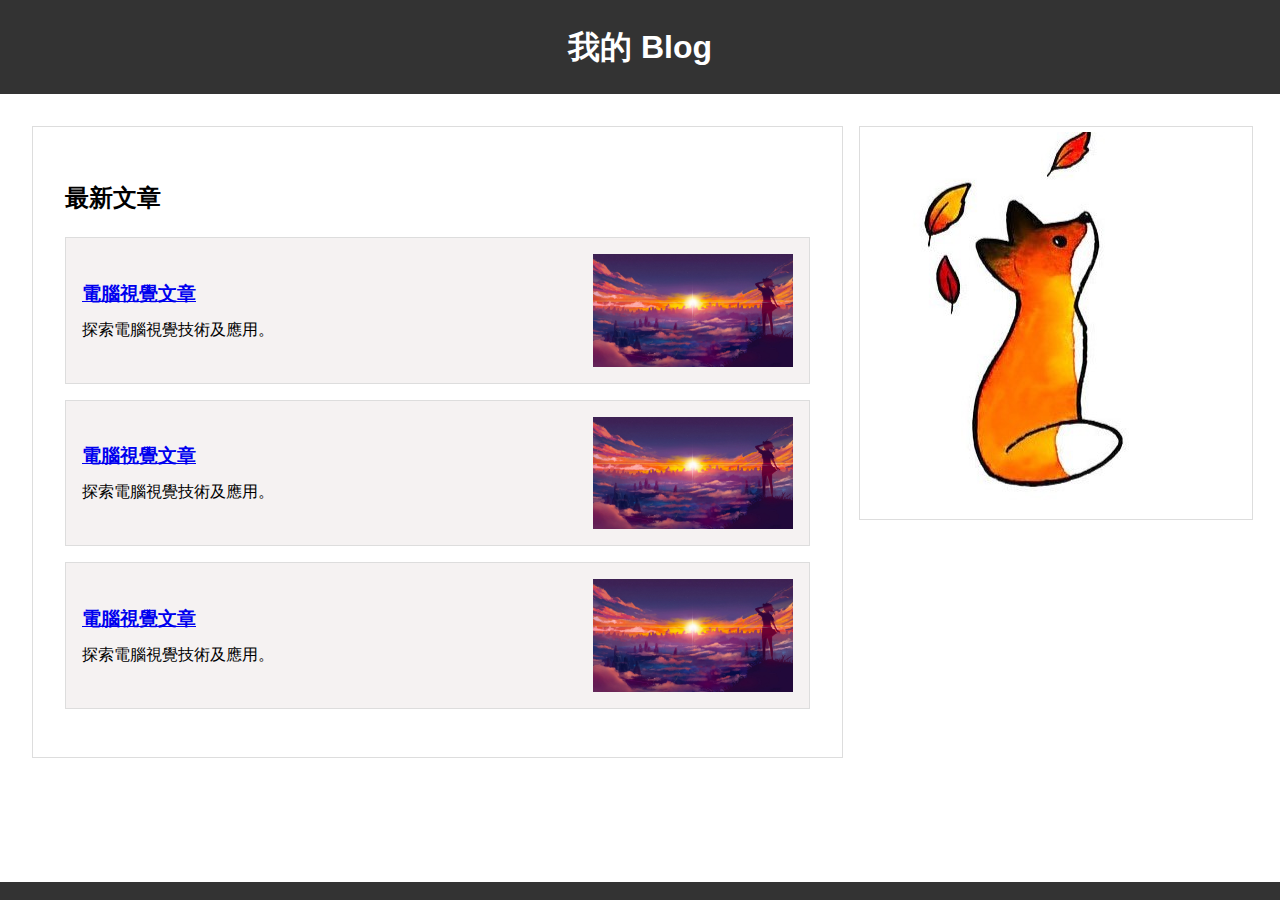
==== commit 01fd4de3: "new article web template css" ====
(no text change in the page or its own stylesheets)
